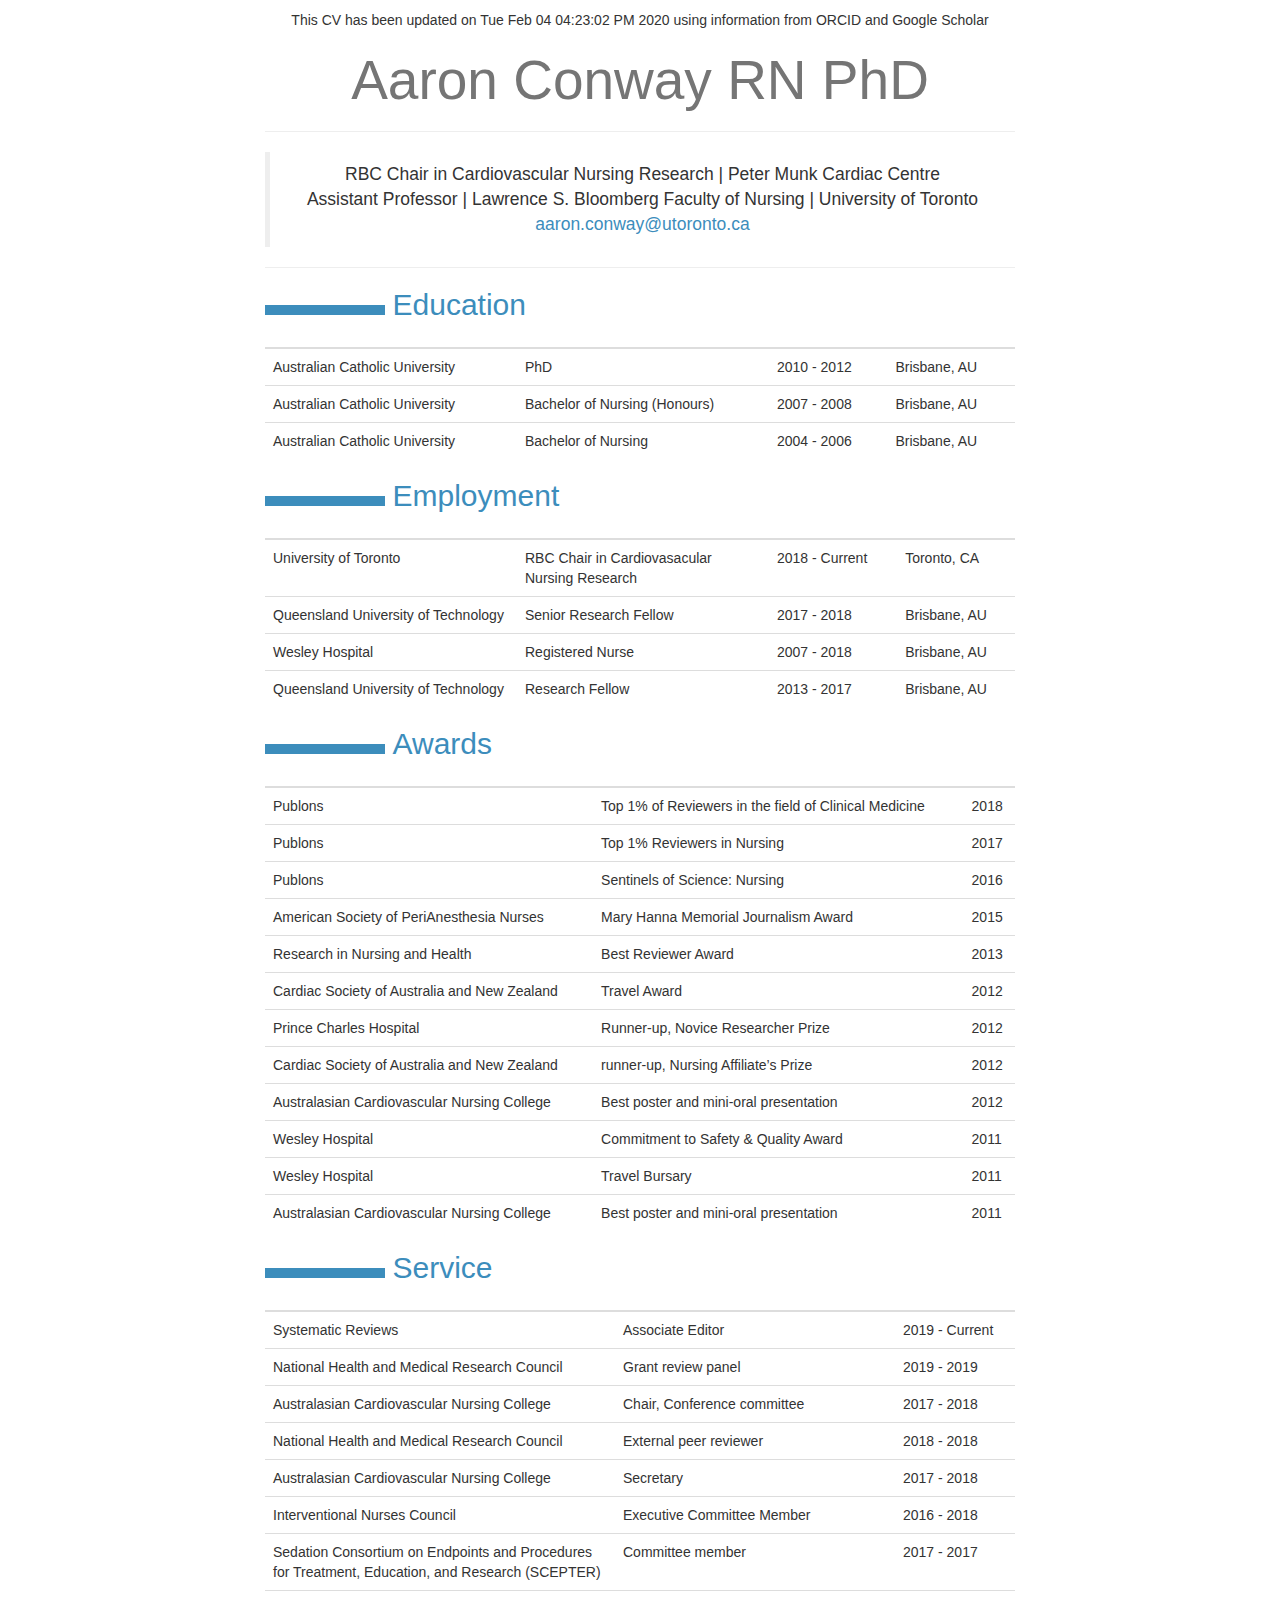
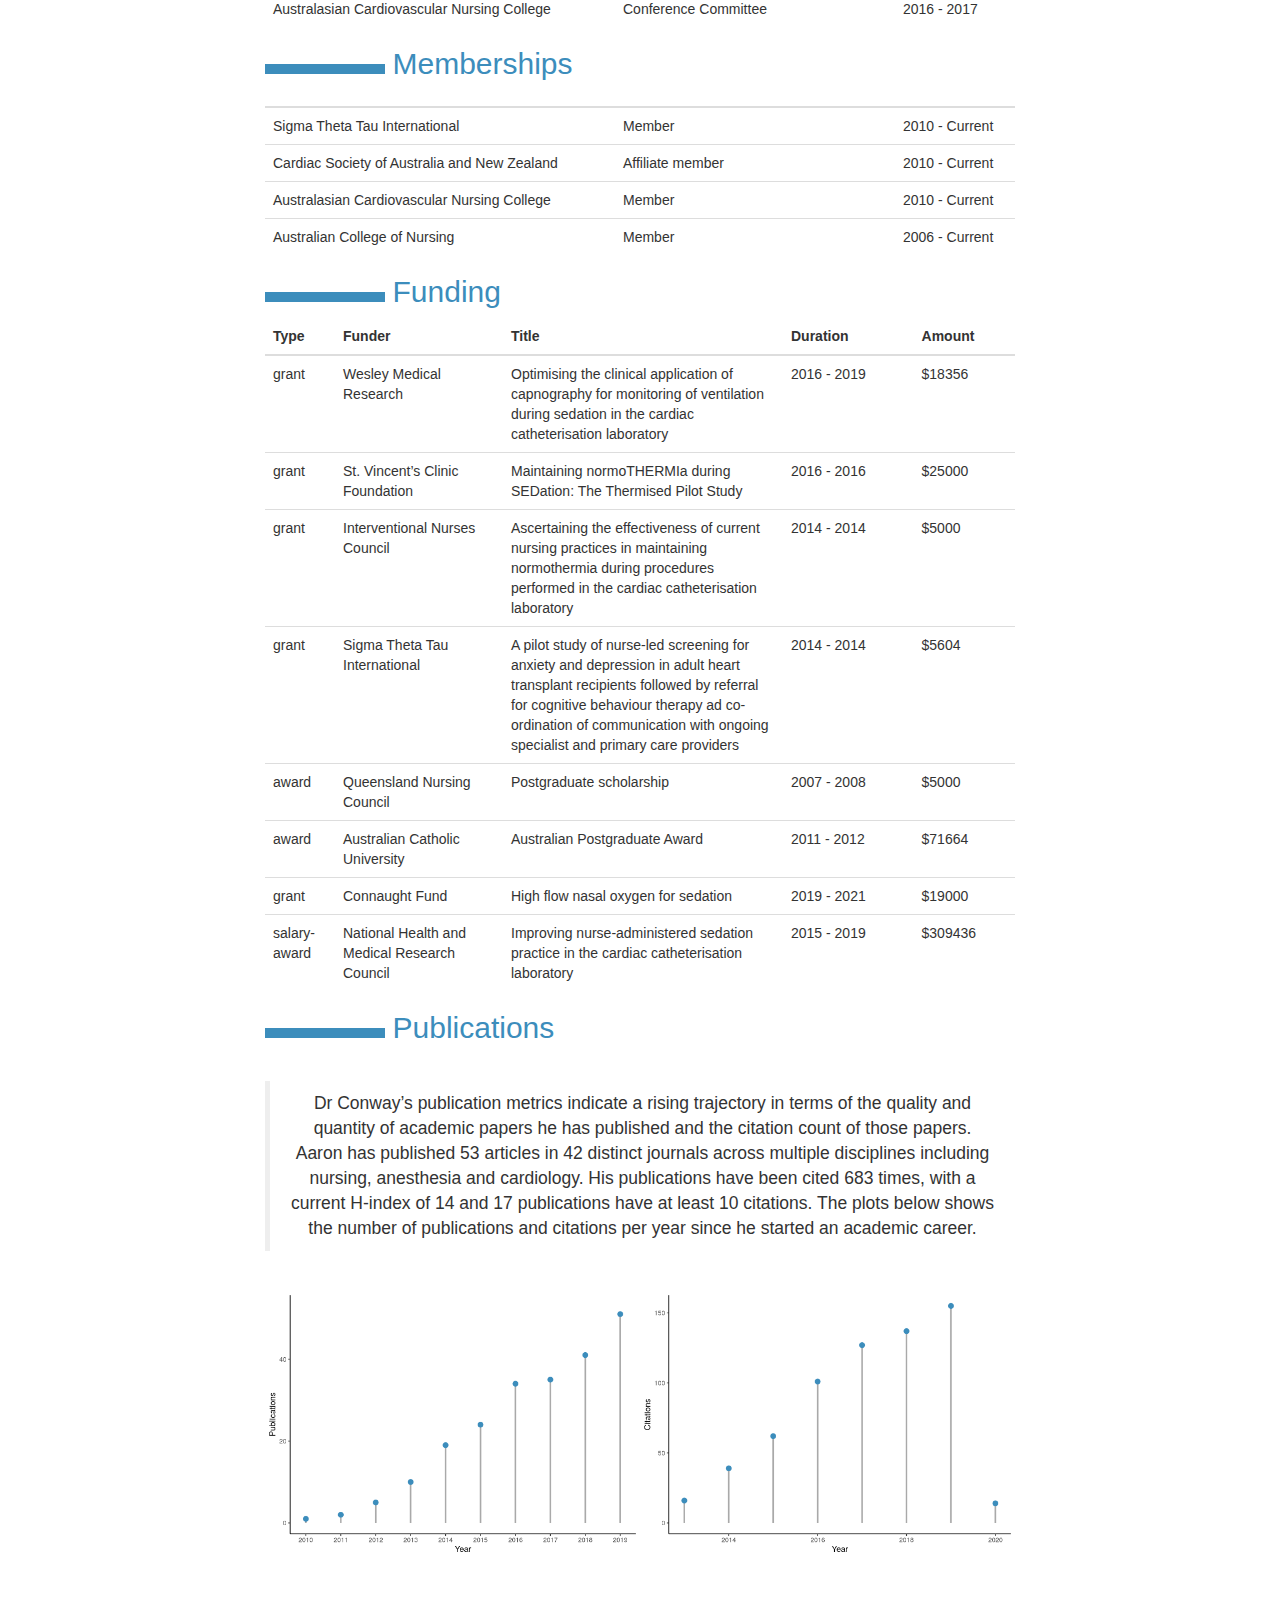
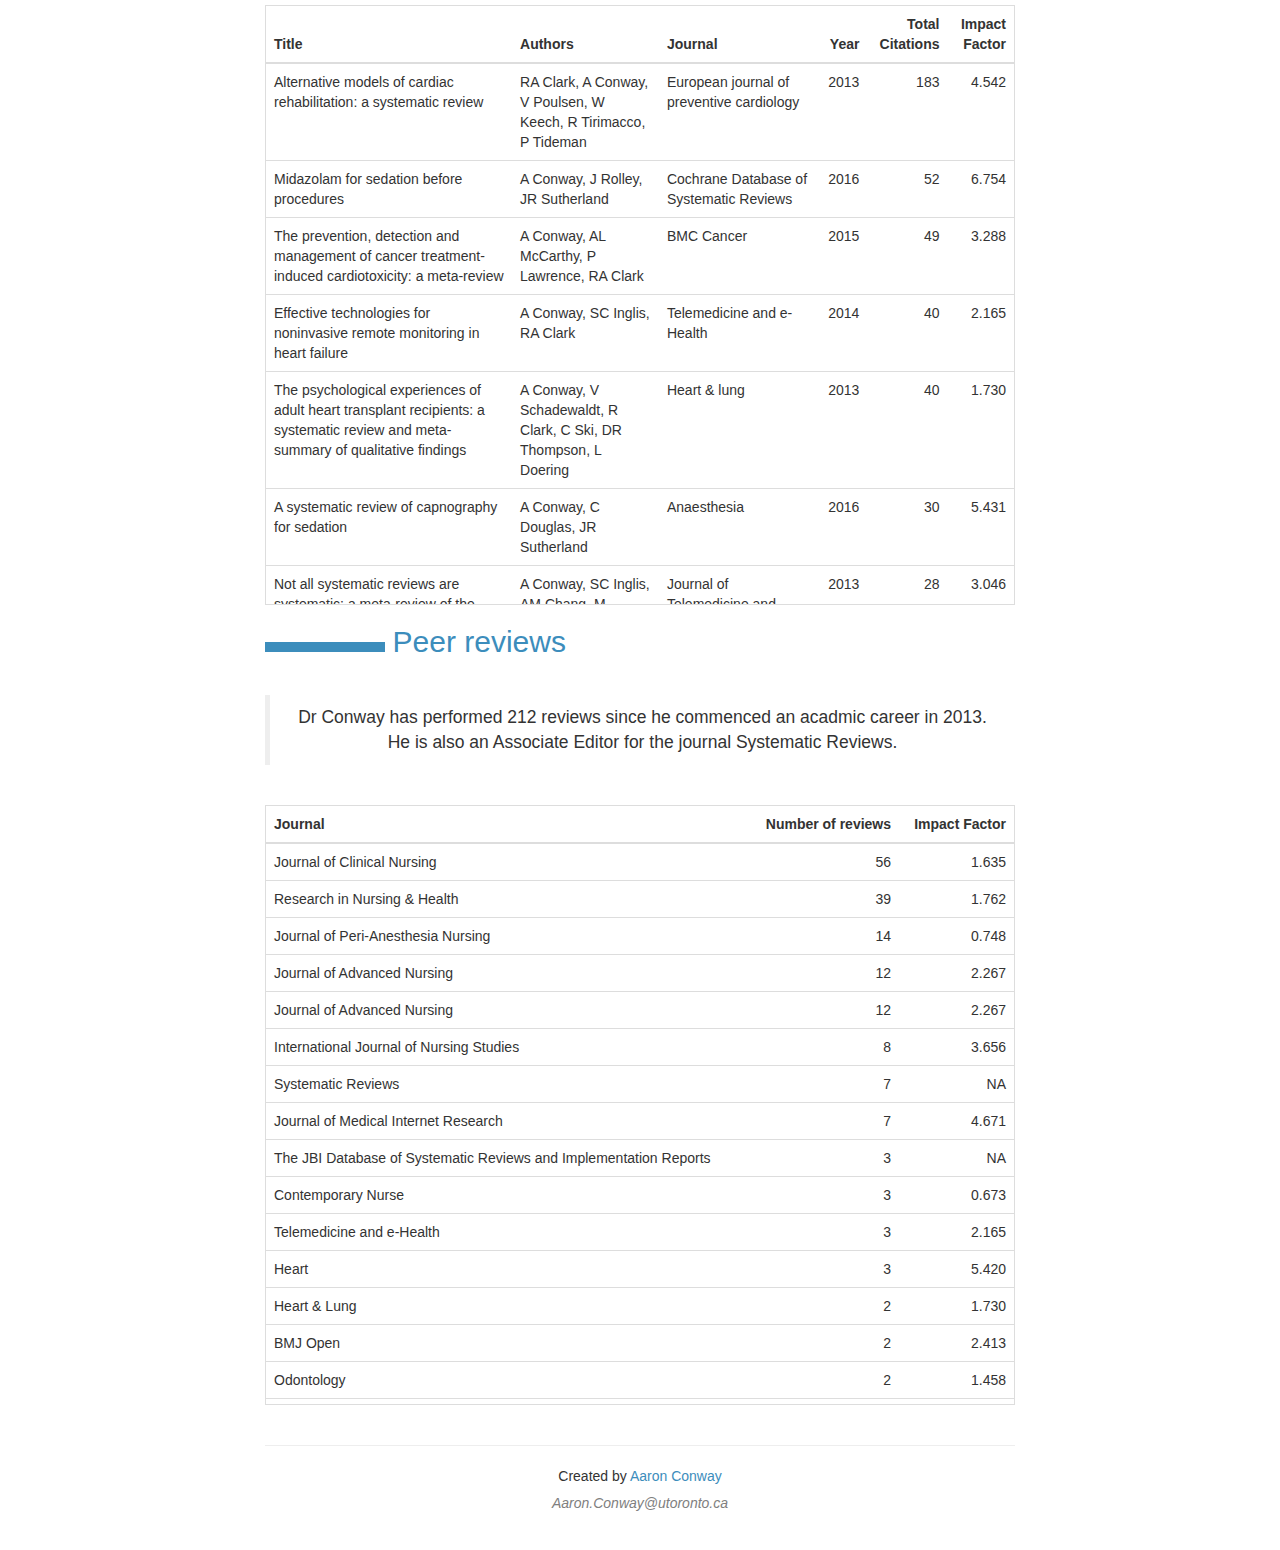
==== index.html @ 01f65862 "Deploying to master from  - 6fc88194b9add440c843af290089af94a76416ea 🚀" ====
<!DOCTYPE html>

<html>

<head>

<meta charset="utf-8" />
<meta name="generator" content="pandoc" />
<meta http-equiv="X-UA-Compatible" content="IE=EDGE" />




<title>index.utf8</title>

<script>/*! jQuery v1.11.3 | (c) 2005, 2015 jQuery Foundation, Inc. | jquery.org/license */
!function(a,b){"object"==typeof module&&"object"==typeof module.exports?module.exports=a.document?b(a,!0):function(a){if(!a.document)throw new Error("jQuery requires a window with a document");return b(a)}:b(a)}("undefined"!=typeof window?window:this,function(a,b){var c=[],d=c.slice,e=c.concat,f=c.push,g=c.indexOf,h={},i=h.toString,j=h.hasOwnProperty,k={},l="1.11.3",m=function(a,b){return new m.fn.init(a,b)},n=/^[\s\uFEFF\xA0]+|[\s\uFEFF\xA0]+$/g,o=/^-ms-/,p=/-([\da-z])/gi,q=function(a,b){return b.toUpperCase()};m.fn=m.prototype={jquery:l,constructor:m,selector:"",length:0,toArray:function(){return d.call(this)},get:function(a){return null!=a?0>a?this[a+this.length]:this[a]:d.call(this)},pushStack:function(a){var b=m.merge(this.constructor(),a);return b.prevObject=this,b.context=this.context,b},each:function(a,b){return m.each(this,a,b)},map:function(a){return this.pushStack(m.map(this,function(b,c){return a.call(b,c,b)}))},slice:function(){return this.pushStack(d.apply(this,arguments))},first:function(){return this.eq(0)},last:function(){return this.eq(-1)},eq:function(a){var b=this.length,c=+a+(0>a?b:0);return this.pushStack(c>=0&&b>c?[this[c]]:[])},end:function(){return this.prevObject||this.constructor(null)},push:f,sort:c.sort,splice:c.splice},m.extend=m.fn.extend=function(){var a,b,c,d,e,f,g=arguments[0]||{},h=1,i=arguments.length,j=!1;for("boolean"==typeof g&&(j=g,g=arguments[h]||{},h++),"object"==typeof g||m.isFunction(g)||(g={}),h===i&&(g=this,h--);i>h;h++)if(null!=(e=arguments[h]))for(d in e)a=g[d],c=e[d],g!==c&&(j&&c&&(m.isPlainObject(c)||(b=m.isArray(c)))?(b?(b=!1,f=a&&m.isArray(a)?a:[]):f=a&&m.isPlainObject(a)?a:{},g[d]=m.extend(j,f,c)):void 0!==c&&(g[d]=c));return g},m.extend({expando:"jQuery"+(l+Math.random()).replace(/\D/g,""),isReady:!0,error:function(a){throw new Error(a)},noop:function(){},isFunction:function(a){return"function"===m.type(a)},isArray:Array.isArray||function(a){return"array"===m.type(a)},isWindow:function(a){return null!=a&&a==a.window},isNumeric:function(a){return!m.isArray(a)&&a-parseFloat(a)+1>=0},isEmptyObject:function(a){var b;for(b in a)return!1;return!0},isPlainObject:function(a){var b;if(!a||"object"!==m.type(a)||a.nodeType||m.isWindow(a))return!1;try{if(a.constructor&&!j.call(a,"constructor")&&!j.call(a.constructor.prototype,"isPrototypeOf"))return!1}catch(c){return!1}if(k.ownLast)for(b in a)return j.call(a,b);for(b in a);return void 0===b||j.call(a,b)},type:function(a){return null==a?a+"":"object"==typeof a||"function"==typeof a?h[i.call(a)]||"object":typeof a},globalEval:function(b){b&&m.trim(b)&&(a.execScript||function(b){a.eval.call(a,b)})(b)},camelCase:function(a){return a.replace(o,"ms-").replace(p,q)},nodeName:function(a,b){return a.nodeName&&a.nodeName.toLowerCase()===b.toLowerCase()},each:function(a,b,c){var d,e=0,f=a.length,g=r(a);if(c){if(g){for(;f>e;e++)if(d=b.apply(a[e],c),d===!1)break}else for(e in a)if(d=b.apply(a[e],c),d===!1)break}else if(g){for(;f>e;e++)if(d=b.call(a[e],e,a[e]),d===!1)break}else for(e in a)if(d=b.call(a[e],e,a[e]),d===!1)break;return a},trim:function(a){return null==a?"":(a+"").replace(n,"")},makeArray:function(a,b){var c=b||[];return null!=a&&(r(Object(a))?m.merge(c,"string"==typeof a?[a]:a):f.call(c,a)),c},inArray:function(a,b,c){var d;if(b){if(g)return g.call(b,a,c);for(d=b.length,c=c?0>c?Math.max(0,d+c):c:0;d>c;c++)if(c in b&&b[c]===a)return c}return-1},merge:function(a,b){var c=+b.length,d=0,e=a.length;while(c>d)a[e++]=b[d++];if(c!==c)while(void 0!==b[d])a[e++]=b[d++];return a.length=e,a},grep:function(a,b,c){for(var d,e=[],f=0,g=a.length,h=!c;g>f;f++)d=!b(a[f],f),d!==h&&e.push(a[f]);return e},map:function(a,b,c){var d,f=0,g=a.length,h=r(a),i=[];if(h)for(;g>f;f++)d=b(a[f],f,c),null!=d&&i.push(d);else for(f in a)d=b(a[f],f,c),null!=d&&i.push(d);return e.apply([],i)},guid:1,proxy:function(a,b){var c,e,f;return"string"==typeof b&&(f=a[b],b=a,a=f),m.isFunction(a)?(c=d.call(arguments,2),e=function(){return a.apply(b||this,c.concat(d.call(arguments)))},e.guid=a.guid=a.guid||m.guid++,e):void 0},now:function(){return+new Date},support:k}),m.each("Boolean Number String Function Array Date RegExp Object Error".split(" "),function(a,b){h["[object "+b+"]"]=b.toLowerCase()});function r(a){var b="length"in a&&a.length,c=m.type(a);return"function"===c||m.isWindow(a)?!1:1===a.nodeType&&b?!0:"array"===c||0===b||"number"==typeof b&&b>0&&b-1 in a}var s=function(a){var b,c,d,e,f,g,h,i,j,k,l,m,n,o,p,q,r,s,t,u="sizzle"+1*new Date,v=a.document,w=0,x=0,y=ha(),z=ha(),A=ha(),B=function(a,b){return a===b&&(l=!0),0},C=1<<31,D={}.hasOwnProperty,E=[],F=E.pop,G=E.push,H=E.push,I=E.slice,J=function(a,b){for(var c=0,d=a.length;d>c;c++)if(a[c]===b)return c;return-1},K="checked|selected|async|autofocus|autoplay|controls|defer|disabled|hidden|ismap|loop|multiple|open|readonly|required|scoped",L="[\\x20\\t\\r\\n\\f]",M="(?:\\\\.|[\\w-]|[^\\x00-\\xa0])+",N=M.replace("w","w#"),O="\\["+L+"*("+M+")(?:"+L+"*([*^$|!~]?=)"+L+"*(?:'((?:\\\\.|[^\\\\'])*)'|\"((?:\\\\.|[^\\\\\"])*)\"|("+N+"))|)"+L+"*\\]",P=":("+M+")(?:\\((('((?:\\\\.|[^\\\\'])*)'|\"((?:\\\\.|[^\\\\\"])*)\")|((?:\\\\.|[^\\\\()[\\]]|"+O+")*)|.*)\\)|)",Q=new RegExp(L+"+","g"),R=new RegExp("^"+L+"+|((?:^|[^\\\\])(?:\\\\.)*)"+L+"+$","g"),S=new RegExp("^"+L+"*,"+L+"*"),T=new RegExp("^"+L+"*([>+~]|"+L+")"+L+"*"),U=new RegExp("="+L+"*([^\\]'\"]*?)"+L+"*\\]","g"),V=new RegExp(P),W=new RegExp("^"+N+"$"),X={ID:new RegExp("^#("+M+")"),CLASS:new RegExp("^\\.("+M+")"),TAG:new RegExp("^("+M.replace("w","w*")+")"),ATTR:new RegExp("^"+O),PSEUDO:new RegExp("^"+P),CHILD:new RegExp("^:(only|first|last|nth|nth-last)-(child|of-type)(?:\\("+L+"*(even|odd|(([+-]|)(\\d*)n|)"+L+"*(?:([+-]|)"+L+"*(\\d+)|))"+L+"*\\)|)","i"),bool:new RegExp("^(?:"+K+")$","i"),needsContext:new RegExp("^"+L+"*[>+~]|:(even|odd|eq|gt|lt|nth|first|last)(?:\\("+L+"*((?:-\\d)?\\d*)"+L+"*\\)|)(?=[^-]|$)","i")},Y=/^(?:input|select|textarea|button)$/i,Z=/^h\d$/i,$=/^[^{]+\{\s*\[native \w/,_=/^(?:#([\w-]+)|(\w+)|\.([\w-]+))$/,aa=/[+~]/,ba=/'|\\/g,ca=new RegExp("\\\\([\\da-f]{1,6}"+L+"?|("+L+")|.)","ig"),da=function(a,b,c){var d="0x"+b-65536;return d!==d||c?b:0>d?String.fromCharCode(d+65536):String.fromCharCode(d>>10|55296,1023&d|56320)},ea=function(){m()};try{H.apply(E=I.call(v.childNodes),v.childNodes),E[v.childNodes.length].nodeType}catch(fa){H={apply:E.length?function(a,b){G.apply(a,I.call(b))}:function(a,b){var c=a.length,d=0;while(a[c++]=b[d++]);a.length=c-1}}}function ga(a,b,d,e){var f,h,j,k,l,o,r,s,w,x;if((b?b.ownerDocument||b:v)!==n&&m(b),b=b||n,d=d||[],k=b.nodeType,"string"!=typeof a||!a||1!==k&&9!==k&&11!==k)return d;if(!e&&p){if(11!==k&&(f=_.exec(a)))if(j=f[1]){if(9===k){if(h=b.getElementById(j),!h||!h.parentNode)return d;if(h.id===j)return d.push(h),d}else if(b.ownerDocument&&(h=b.ownerDocument.getElementById(j))&&t(b,h)&&h.id===j)return d.push(h),d}else{if(f[2])return H.apply(d,b.getElementsByTagName(a)),d;if((j=f[3])&&c.getElementsByClassName)return H.apply(d,b.getElementsByClassName(j)),d}if(c.qsa&&(!q||!q.test(a))){if(s=r=u,w=b,x=1!==k&&a,1===k&&"object"!==b.nodeName.toLowerCase()){o=g(a),(r=b.getAttribute("id"))?s=r.replace(ba,"\\$&"):b.setAttribute("id",s),s="[id='"+s+"'] ",l=o.length;while(l--)o[l]=s+ra(o[l]);w=aa.test(a)&&pa(b.parentNode)||b,x=o.join(",")}if(x)try{return H.apply(d,w.querySelectorAll(x)),d}catch(y){}finally{r||b.removeAttribute("id")}}}return i(a.replace(R,"$1"),b,d,e)}function ha(){var a=[];function b(c,e){return a.push(c+" ")>d.cacheLength&&delete b[a.shift()],b[c+" "]=e}return b}function ia(a){return a[u]=!0,a}function ja(a){var b=n.createElement("div");try{return!!a(b)}catch(c){return!1}finally{b.parentNode&&b.parentNode.removeChild(b),b=null}}function ka(a,b){var c=a.split("|"),e=a.length;while(e--)d.attrHandle[c[e]]=b}function la(a,b){var c=b&&a,d=c&&1===a.nodeType&&1===b.nodeType&&(~b.sourceIndex||C)-(~a.sourceIndex||C);if(d)return d;if(c)while(c=c.nextSibling)if(c===b)return-1;return a?1:-1}function ma(a){return function(b){var c=b.nodeName.toLowerCase();return"input"===c&&b.type===a}}function na(a){return function(b){var c=b.nodeName.toLowerCase();return("input"===c||"button"===c)&&b.type===a}}function oa(a){return ia(function(b){return b=+b,ia(function(c,d){var e,f=a([],c.length,b),g=f.length;while(g--)c[e=f[g]]&&(c[e]=!(d[e]=c[e]))})})}function pa(a){return a&&"undefined"!=typeof a.getElementsByTagName&&a}c=ga.support={},f=ga.isXML=function(a){var b=a&&(a.ownerDocument||a).documentElement;return b?"HTML"!==b.nodeName:!1},m=ga.setDocument=function(a){var b,e,g=a?a.ownerDocument||a:v;return g!==n&&9===g.nodeType&&g.documentElement?(n=g,o=g.documentElement,e=g.defaultView,e&&e!==e.top&&(e.addEventListener?e.addEventListener("unload",ea,!1):e.attachEvent&&e.attachEvent("onunload",ea)),p=!f(g),c.attributes=ja(function(a){return a.className="i",!a.getAttribute("className")}),c.getElementsByTagName=ja(function(a){return a.appendChild(g.createComment("")),!a.getElementsByTagName("*").length}),c.getElementsByClassName=$.test(g.getElementsByClassName),c.getById=ja(function(a){return o.appendChild(a).id=u,!g.getElementsByName||!g.getElementsByName(u).length}),c.getById?(d.find.ID=function(a,b){if("undefined"!=typeof b.getElementById&&p){var c=b.getElementById(a);return c&&c.parentNode?[c]:[]}},d.filter.ID=function(a){var b=a.replace(ca,da);return function(a){return a.getAttribute("id")===b}}):(delete d.find.ID,d.filter.ID=function(a){var b=a.replace(ca,da);return function(a){var c="undefined"!=typeof a.getAttributeNode&&a.getAttributeNode("id");return c&&c.value===b}}),d.find.TAG=c.getElementsByTagName?function(a,b){return"undefined"!=typeof b.getElementsByTagName?b.getElementsByTagName(a):c.qsa?b.querySelectorAll(a):void 0}:function(a,b){var c,d=[],e=0,f=b.getElementsByTagName(a);if("*"===a){while(c=f[e++])1===c.nodeType&&d.push(c);return d}return f},d.find.CLASS=c.getElementsByClassName&&function(a,b){return p?b.getElementsByClassName(a):void 0},r=[],q=[],(c.qsa=$.test(g.querySelectorAll))&&(ja(function(a){o.appendChild(a).innerHTML="<a id='"+u+"'></a><select id='"+u+"-\f]' msallowcapture=''><option selected=''></option></select>",a.querySelectorAll("[msallowcapture^='']").length&&q.push("[*^$]="+L+"*(?:''|\"\")"),a.querySelectorAll("[selected]").length||q.push("\\["+L+"*(?:value|"+K+")"),a.querySelectorAll("[id~="+u+"-]").length||q.push("~="),a.querySelectorAll(":checked").length||q.push(":checked"),a.querySelectorAll("a#"+u+"+*").length||q.push(".#.+[+~]")}),ja(function(a){var b=g.createElement("input");b.setAttribute("type","hidden"),a.appendChild(b).setAttribute("name","D"),a.querySelectorAll("[name=d]").length&&q.push("name"+L+"*[*^$|!~]?="),a.querySelectorAll(":enabled").length||q.push(":enabled",":disabled"),a.querySelectorAll("*,:x"),q.push(",.*:")})),(c.matchesSelector=$.test(s=o.matches||o.webkitMatchesSelector||o.mozMatchesSelector||o.oMatchesSelector||o.msMatchesSelector))&&ja(function(a){c.disconnectedMatch=s.call(a,"div"),s.call(a,"[s!='']:x"),r.push("!=",P)}),q=q.length&&new RegExp(q.join("|")),r=r.length&&new RegExp(r.join("|")),b=$.test(o.compareDocumentPosition),t=b||$.test(o.contains)?function(a,b){var c=9===a.nodeType?a.documentElement:a,d=b&&b.parentNode;return a===d||!(!d||1!==d.nodeType||!(c.contains?c.contains(d):a.compareDocumentPosition&&16&a.compareDocumentPosition(d)))}:function(a,b){if(b)while(b=b.parentNode)if(b===a)return!0;return!1},B=b?function(a,b){if(a===b)return l=!0,0;var d=!a.compareDocumentPosition-!b.compareDocumentPosition;return d?d:(d=(a.ownerDocument||a)===(b.ownerDocument||b)?a.compareDocumentPosition(b):1,1&d||!c.sortDetached&&b.compareDocumentPosition(a)===d?a===g||a.ownerDocument===v&&t(v,a)?-1:b===g||b.ownerDocument===v&&t(v,b)?1:k?J(k,a)-J(k,b):0:4&d?-1:1)}:function(a,b){if(a===b)return l=!0,0;var c,d=0,e=a.parentNode,f=b.parentNode,h=[a],i=[b];if(!e||!f)return a===g?-1:b===g?1:e?-1:f?1:k?J(k,a)-J(k,b):0;if(e===f)return la(a,b);c=a;while(c=c.parentNode)h.unshift(c);c=b;while(c=c.parentNode)i.unshift(c);while(h[d]===i[d])d++;return d?la(h[d],i[d]):h[d]===v?-1:i[d]===v?1:0},g):n},ga.matches=function(a,b){return ga(a,null,null,b)},ga.matchesSelector=function(a,b){if((a.ownerDocument||a)!==n&&m(a),b=b.replace(U,"='$1']"),!(!c.matchesSelector||!p||r&&r.test(b)||q&&q.test(b)))try{var d=s.call(a,b);if(d||c.disconnectedMatch||a.document&&11!==a.document.nodeType)return d}catch(e){}return ga(b,n,null,[a]).length>0},ga.contains=function(a,b){return(a.ownerDocument||a)!==n&&m(a),t(a,b)},ga.attr=function(a,b){(a.ownerDocument||a)!==n&&m(a);var e=d.attrHandle[b.toLowerCase()],f=e&&D.call(d.attrHandle,b.toLowerCase())?e(a,b,!p):void 0;return void 0!==f?f:c.attributes||!p?a.getAttribute(b):(f=a.getAttributeNode(b))&&f.specified?f.value:null},ga.error=function(a){throw new Error("Syntax error, unrecognized expression: "+a)},ga.uniqueSort=function(a){var b,d=[],e=0,f=0;if(l=!c.detectDuplicates,k=!c.sortStable&&a.slice(0),a.sort(B),l){while(b=a[f++])b===a[f]&&(e=d.push(f));while(e--)a.splice(d[e],1)}return k=null,a},e=ga.getText=function(a){var b,c="",d=0,f=a.nodeType;if(f){if(1===f||9===f||11===f){if("string"==typeof a.textContent)return a.textContent;for(a=a.firstChild;a;a=a.nextSibling)c+=e(a)}else if(3===f||4===f)return a.nodeValue}else while(b=a[d++])c+=e(b);return c},d=ga.selectors={cacheLength:50,createPseudo:ia,match:X,attrHandle:{},find:{},relative:{">":{dir:"parentNode",first:!0}," ":{dir:"parentNode"},"+":{dir:"previousSibling",first:!0},"~":{dir:"previousSibling"}},preFilter:{ATTR:function(a){return a[1]=a[1].replace(ca,da),a[3]=(a[3]||a[4]||a[5]||"").replace(ca,da),"~="===a[2]&&(a[3]=" "+a[3]+" "),a.slice(0,4)},CHILD:function(a){return a[1]=a[1].toLowerCase(),"nth"===a[1].slice(0,3)?(a[3]||ga.error(a[0]),a[4]=+(a[4]?a[5]+(a[6]||1):2*("even"===a[3]||"odd"===a[3])),a[5]=+(a[7]+a[8]||"odd"===a[3])):a[3]&&ga.error(a[0]),a},PSEUDO:function(a){var b,c=!a[6]&&a[2];return X.CHILD.test(a[0])?null:(a[3]?a[2]=a[4]||a[5]||"":c&&V.test(c)&&(b=g(c,!0))&&(b=c.indexOf(")",c.length-b)-c.length)&&(a[0]=a[0].slice(0,b),a[2]=c.slice(0,b)),a.slice(0,3))}},filter:{TAG:function(a){var b=a.replace(ca,da).toLowerCase();return"*"===a?function(){return!0}:function(a){return a.nodeName&&a.nodeName.toLowerCase()===b}},CLASS:function(a){var b=y[a+" "];return b||(b=new RegExp("(^|"+L+")"+a+"("+L+"|$)"))&&y(a,function(a){return b.test("string"==typeof a.className&&a.className||"undefined"!=typeof a.getAttribute&&a.getAttribute("class")||"")})},ATTR:function(a,b,c){return function(d){var e=ga.attr(d,a);return null==e?"!="===b:b?(e+="","="===b?e===c:"!="===b?e!==c:"^="===b?c&&0===e.indexOf(c):"*="===b?c&&e.indexOf(c)>-1:"$="===b?c&&e.slice(-c.length)===c:"~="===b?(" "+e.replace(Q," ")+" ").indexOf(c)>-1:"|="===b?e===c||e.slice(0,c.length+1)===c+"-":!1):!0}},CHILD:function(a,b,c,d,e){var f="nth"!==a.slice(0,3),g="last"!==a.slice(-4),h="of-type"===b;return 1===d&&0===e?function(a){return!!a.parentNode}:function(b,c,i){var j,k,l,m,n,o,p=f!==g?"nextSibling":"previousSibling",q=b.parentNode,r=h&&b.nodeName.toLowerCase(),s=!i&&!h;if(q){if(f){while(p){l=b;while(l=l[p])if(h?l.nodeName.toLowerCase()===r:1===l.nodeType)return!1;o=p="only"===a&&!o&&"nextSibling"}return!0}if(o=[g?q.firstChild:q.lastChild],g&&s){k=q[u]||(q[u]={}),j=k[a]||[],n=j[0]===w&&j[1],m=j[0]===w&&j[2],l=n&&q.childNodes[n];while(l=++n&&l&&l[p]||(m=n=0)||o.pop())if(1===l.nodeType&&++m&&l===b){k[a]=[w,n,m];break}}else if(s&&(j=(b[u]||(b[u]={}))[a])&&j[0]===w)m=j[1];else while(l=++n&&l&&l[p]||(m=n=0)||o.pop())if((h?l.nodeName.toLowerCase()===r:1===l.nodeType)&&++m&&(s&&((l[u]||(l[u]={}))[a]=[w,m]),l===b))break;return m-=e,m===d||m%d===0&&m/d>=0}}},PSEUDO:function(a,b){var c,e=d.pseudos[a]||d.setFilters[a.toLowerCase()]||ga.error("unsupported pseudo: "+a);return e[u]?e(b):e.length>1?(c=[a,a,"",b],d.setFilters.hasOwnProperty(a.toLowerCase())?ia(function(a,c){var d,f=e(a,b),g=f.length;while(g--)d=J(a,f[g]),a[d]=!(c[d]=f[g])}):function(a){return e(a,0,c)}):e}},pseudos:{not:ia(function(a){var b=[],c=[],d=h(a.replace(R,"$1"));return d[u]?ia(function(a,b,c,e){var f,g=d(a,null,e,[]),h=a.length;while(h--)(f=g[h])&&(a[h]=!(b[h]=f))}):function(a,e,f){return b[0]=a,d(b,null,f,c),b[0]=null,!c.pop()}}),has:ia(function(a){return function(b){return ga(a,b).length>0}}),contains:ia(function(a){return a=a.replace(ca,da),function(b){return(b.textContent||b.innerText||e(b)).indexOf(a)>-1}}),lang:ia(function(a){return W.test(a||"")||ga.error("unsupported lang: "+a),a=a.replace(ca,da).toLowerCase(),function(b){var c;do if(c=p?b.lang:b.getAttribute("xml:lang")||b.getAttribute("lang"))return c=c.toLowerCase(),c===a||0===c.indexOf(a+"-");while((b=b.parentNode)&&1===b.nodeType);return!1}}),target:function(b){var c=a.location&&a.location.hash;return c&&c.slice(1)===b.id},root:function(a){return a===o},focus:function(a){return a===n.activeElement&&(!n.hasFocus||n.hasFocus())&&!!(a.type||a.href||~a.tabIndex)},enabled:function(a){return a.disabled===!1},disabled:function(a){return a.disabled===!0},checked:function(a){var b=a.nodeName.toLowerCase();return"input"===b&&!!a.checked||"option"===b&&!!a.selected},selected:function(a){return a.parentNode&&a.parentNode.selectedIndex,a.selected===!0},empty:function(a){for(a=a.firstChild;a;a=a.nextSibling)if(a.nodeType<6)return!1;return!0},parent:function(a){return!d.pseudos.empty(a)},header:function(a){return Z.test(a.nodeName)},input:function(a){return Y.test(a.nodeName)},button:function(a){var b=a.nodeName.toLowerCase();return"input"===b&&"button"===a.type||"button"===b},text:function(a){var b;return"input"===a.nodeName.toLowerCase()&&"text"===a.type&&(null==(b=a.getAttribute("type"))||"text"===b.toLowerCase())},first:oa(function(){return[0]}),last:oa(function(a,b){return[b-1]}),eq:oa(function(a,b,c){return[0>c?c+b:c]}),even:oa(function(a,b){for(var c=0;b>c;c+=2)a.push(c);return a}),odd:oa(function(a,b){for(var c=1;b>c;c+=2)a.push(c);return a}),lt:oa(function(a,b,c){for(var d=0>c?c+b:c;--d>=0;)a.push(d);return a}),gt:oa(function(a,b,c){for(var d=0>c?c+b:c;++d<b;)a.push(d);return a})}},d.pseudos.nth=d.pseudos.eq;for(b in{radio:!0,checkbox:!0,file:!0,password:!0,image:!0})d.pseudos[b]=ma(b);for(b in{submit:!0,reset:!0})d.pseudos[b]=na(b);function qa(){}qa.prototype=d.filters=d.pseudos,d.setFilters=new qa,g=ga.tokenize=function(a,b){var c,e,f,g,h,i,j,k=z[a+" "];if(k)return b?0:k.slice(0);h=a,i=[],j=d.preFilter;while(h){(!c||(e=S.exec(h)))&&(e&&(h=h.slice(e[0].length)||h),i.push(f=[])),c=!1,(e=T.exec(h))&&(c=e.shift(),f.push({value:c,type:e[0].replace(R," ")}),h=h.slice(c.length));for(g in d.filter)!(e=X[g].exec(h))||j[g]&&!(e=j[g](e))||(c=e.shift(),f.push({value:c,type:g,matches:e}),h=h.slice(c.length));if(!c)break}return b?h.length:h?ga.error(a):z(a,i).slice(0)};function ra(a){for(var b=0,c=a.length,d="";c>b;b++)d+=a[b].value;return d}function sa(a,b,c){var d=b.dir,e=c&&"parentNode"===d,f=x++;return b.first?function(b,c,f){while(b=b[d])if(1===b.nodeType||e)return a(b,c,f)}:function(b,c,g){var h,i,j=[w,f];if(g){while(b=b[d])if((1===b.nodeType||e)&&a(b,c,g))return!0}else while(b=b[d])if(1===b.nodeType||e){if(i=b[u]||(b[u]={}),(h=i[d])&&h[0]===w&&h[1]===f)return j[2]=h[2];if(i[d]=j,j[2]=a(b,c,g))return!0}}}function ta(a){return a.length>1?function(b,c,d){var e=a.length;while(e--)if(!a[e](b,c,d))return!1;return!0}:a[0]}function ua(a,b,c){for(var d=0,e=b.length;e>d;d++)ga(a,b[d],c);return c}function va(a,b,c,d,e){for(var f,g=[],h=0,i=a.length,j=null!=b;i>h;h++)(f=a[h])&&(!c||c(f,d,e))&&(g.push(f),j&&b.push(h));return g}function wa(a,b,c,d,e,f){return d&&!d[u]&&(d=wa(d)),e&&!e[u]&&(e=wa(e,f)),ia(function(f,g,h,i){var j,k,l,m=[],n=[],o=g.length,p=f||ua(b||"*",h.nodeType?[h]:h,[]),q=!a||!f&&b?p:va(p,m,a,h,i),r=c?e||(f?a:o||d)?[]:g:q;if(c&&c(q,r,h,i),d){j=va(r,n),d(j,[],h,i),k=j.length;while(k--)(l=j[k])&&(r[n[k]]=!(q[n[k]]=l))}if(f){if(e||a){if(e){j=[],k=r.length;while(k--)(l=r[k])&&j.push(q[k]=l);e(null,r=[],j,i)}k=r.length;while(k--)(l=r[k])&&(j=e?J(f,l):m[k])>-1&&(f[j]=!(g[j]=l))}}else r=va(r===g?r.splice(o,r.length):r),e?e(null,g,r,i):H.apply(g,r)})}function xa(a){for(var b,c,e,f=a.length,g=d.relative[a[0].type],h=g||d.relative[" "],i=g?1:0,k=sa(function(a){return a===b},h,!0),l=sa(function(a){return J(b,a)>-1},h,!0),m=[function(a,c,d){var e=!g&&(d||c!==j)||((b=c).nodeType?k(a,c,d):l(a,c,d));return b=null,e}];f>i;i++)if(c=d.relative[a[i].type])m=[sa(ta(m),c)];else{if(c=d.filter[a[i].type].apply(null,a[i].matches),c[u]){for(e=++i;f>e;e++)if(d.relative[a[e].type])break;return wa(i>1&&ta(m),i>1&&ra(a.slice(0,i-1).concat({value:" "===a[i-2].type?"*":""})).replace(R,"$1"),c,e>i&&xa(a.slice(i,e)),f>e&&xa(a=a.slice(e)),f>e&&ra(a))}m.push(c)}return ta(m)}function ya(a,b){var c=b.length>0,e=a.length>0,f=function(f,g,h,i,k){var l,m,o,p=0,q="0",r=f&&[],s=[],t=j,u=f||e&&d.find.TAG("*",k),v=w+=null==t?1:Math.random()||.1,x=u.length;for(k&&(j=g!==n&&g);q!==x&&null!=(l=u[q]);q++){if(e&&l){m=0;while(o=a[m++])if(o(l,g,h)){i.push(l);break}k&&(w=v)}c&&((l=!o&&l)&&p--,f&&r.push(l))}if(p+=q,c&&q!==p){m=0;while(o=b[m++])o(r,s,g,h);if(f){if(p>0)while(q--)r[q]||s[q]||(s[q]=F.call(i));s=va(s)}H.apply(i,s),k&&!f&&s.length>0&&p+b.length>1&&ga.uniqueSort(i)}return k&&(w=v,j=t),r};return c?ia(f):f}return h=ga.compile=function(a,b){var c,d=[],e=[],f=A[a+" "];if(!f){b||(b=g(a)),c=b.length;while(c--)f=xa(b[c]),f[u]?d.push(f):e.push(f);f=A(a,ya(e,d)),f.selector=a}return f},i=ga.select=function(a,b,e,f){var i,j,k,l,m,n="function"==typeof a&&a,o=!f&&g(a=n.selector||a);if(e=e||[],1===o.length){if(j=o[0]=o[0].slice(0),j.length>2&&"ID"===(k=j[0]).type&&c.getById&&9===b.nodeType&&p&&d.relative[j[1].type]){if(b=(d.find.ID(k.matches[0].replace(ca,da),b)||[])[0],!b)return e;n&&(b=b.parentNode),a=a.slice(j.shift().value.length)}i=X.needsContext.test(a)?0:j.length;while(i--){if(k=j[i],d.relative[l=k.type])break;if((m=d.find[l])&&(f=m(k.matches[0].replace(ca,da),aa.test(j[0].type)&&pa(b.parentNode)||b))){if(j.splice(i,1),a=f.length&&ra(j),!a)return H.apply(e,f),e;break}}}return(n||h(a,o))(f,b,!p,e,aa.test(a)&&pa(b.parentNode)||b),e},c.sortStable=u.split("").sort(B).join("")===u,c.detectDuplicates=!!l,m(),c.sortDetached=ja(function(a){return 1&a.compareDocumentPosition(n.createElement("div"))}),ja(function(a){return a.innerHTML="<a href='#'></a>","#"===a.firstChild.getAttribute("href")})||ka("type|href|height|width",function(a,b,c){return c?void 0:a.getAttribute(b,"type"===b.toLowerCase()?1:2)}),c.attributes&&ja(function(a){return a.innerHTML="<input/>",a.firstChild.setAttribute("value",""),""===a.firstChild.getAttribute("value")})||ka("value",function(a,b,c){return c||"input"!==a.nodeName.toLowerCase()?void 0:a.defaultValue}),ja(function(a){return null==a.getAttribute("disabled")})||ka(K,function(a,b,c){var d;return c?void 0:a[b]===!0?b.toLowerCase():(d=a.getAttributeNode(b))&&d.specified?d.value:null}),ga}(a);m.find=s,m.expr=s.selectors,m.expr[":"]=m.expr.pseudos,m.unique=s.uniqueSort,m.text=s.getText,m.isXMLDoc=s.isXML,m.contains=s.contains;var t=m.expr.match.needsContext,u=/^<(\w+)\s*\/?>(?:<\/\1>|)$/,v=/^.[^:#\[\.,]*$/;function w(a,b,c){if(m.isFunction(b))return m.grep(a,function(a,d){return!!b.call(a,d,a)!==c});if(b.nodeType)return m.grep(a,function(a){return a===b!==c});if("string"==typeof b){if(v.test(b))return m.filter(b,a,c);b=m.filter(b,a)}return m.grep(a,function(a){return m.inArray(a,b)>=0!==c})}m.filter=function(a,b,c){var d=b[0];return c&&(a=":not("+a+")"),1===b.length&&1===d.nodeType?m.find.matchesSelector(d,a)?[d]:[]:m.find.matches(a,m.grep(b,function(a){return 1===a.nodeType}))},m.fn.extend({find:function(a){var b,c=[],d=this,e=d.length;if("string"!=typeof a)return this.pushStack(m(a).filter(function(){for(b=0;e>b;b++)if(m.contains(d[b],this))return!0}));for(b=0;e>b;b++)m.find(a,d[b],c);return c=this.pushStack(e>1?m.unique(c):c),c.selector=this.selector?this.selector+" "+a:a,c},filter:function(a){return this.pushStack(w(this,a||[],!1))},not:function(a){return this.pushStack(w(this,a||[],!0))},is:function(a){return!!w(this,"string"==typeof a&&t.test(a)?m(a):a||[],!1).length}});var x,y=a.document,z=/^(?:\s*(<[\w\W]+>)[^>]*|#([\w-]*))$/,A=m.fn.init=function(a,b){var c,d;if(!a)return this;if("string"==typeof a){if(c="<"===a.charAt(0)&&">"===a.charAt(a.length-1)&&a.length>=3?[null,a,null]:z.exec(a),!c||!c[1]&&b)return!b||b.jquery?(b||x).find(a):this.constructor(b).find(a);if(c[1]){if(b=b instanceof m?b[0]:b,m.merge(this,m.parseHTML(c[1],b&&b.nodeType?b.ownerDocument||b:y,!0)),u.test(c[1])&&m.isPlainObject(b))for(c in b)m.isFunction(this[c])?this[c](b[c]):this.attr(c,b[c]);return this}if(d=y.getElementById(c[2]),d&&d.parentNode){if(d.id!==c[2])return x.find(a);this.length=1,this[0]=d}return this.context=y,this.selector=a,this}return a.nodeType?(this.context=this[0]=a,this.length=1,this):m.isFunction(a)?"undefined"!=typeof x.ready?x.ready(a):a(m):(void 0!==a.selector&&(this.selector=a.selector,this.context=a.context),m.makeArray(a,this))};A.prototype=m.fn,x=m(y);var B=/^(?:parents|prev(?:Until|All))/,C={children:!0,contents:!0,next:!0,prev:!0};m.extend({dir:function(a,b,c){var d=[],e=a[b];while(e&&9!==e.nodeType&&(void 0===c||1!==e.nodeType||!m(e).is(c)))1===e.nodeType&&d.push(e),e=e[b];return d},sibling:function(a,b){for(var c=[];a;a=a.nextSibling)1===a.nodeType&&a!==b&&c.push(a);return c}}),m.fn.extend({has:function(a){var b,c=m(a,this),d=c.length;return this.filter(function(){for(b=0;d>b;b++)if(m.contains(this,c[b]))return!0})},closest:function(a,b){for(var c,d=0,e=this.length,f=[],g=t.test(a)||"string"!=typeof a?m(a,b||this.context):0;e>d;d++)for(c=this[d];c&&c!==b;c=c.parentNode)if(c.nodeType<11&&(g?g.index(c)>-1:1===c.nodeType&&m.find.matchesSelector(c,a))){f.push(c);break}return this.pushStack(f.length>1?m.unique(f):f)},index:function(a){return a?"string"==typeof a?m.inArray(this[0],m(a)):m.inArray(a.jquery?a[0]:a,this):this[0]&&this[0].parentNode?this.first().prevAll().length:-1},add:function(a,b){return this.pushStack(m.unique(m.merge(this.get(),m(a,b))))},addBack:function(a){return this.add(null==a?this.prevObject:this.prevObject.filter(a))}});function D(a,b){do a=a[b];while(a&&1!==a.nodeType);return a}m.each({parent:function(a){var b=a.parentNode;return b&&11!==b.nodeType?b:null},parents:function(a){return m.dir(a,"parentNode")},parentsUntil:function(a,b,c){return m.dir(a,"parentNode",c)},next:function(a){return D(a,"nextSibling")},prev:function(a){return D(a,"previousSibling")},nextAll:function(a){return m.dir(a,"nextSibling")},prevAll:function(a){return m.dir(a,"previousSibling")},nextUntil:function(a,b,c){return m.dir(a,"nextSibling",c)},prevUntil:function(a,b,c){return m.dir(a,"previousSibling",c)},siblings:function(a){return m.sibling((a.parentNode||{}).firstChild,a)},children:function(a){return m.sibling(a.firstChild)},contents:function(a){return m.nodeName(a,"iframe")?a.contentDocument||a.contentWindow.document:m.merge([],a.childNodes)}},function(a,b){m.fn[a]=function(c,d){var e=m.map(this,b,c);return"Until"!==a.slice(-5)&&(d=c),d&&"string"==typeof d&&(e=m.filter(d,e)),this.length>1&&(C[a]||(e=m.unique(e)),B.test(a)&&(e=e.reverse())),this.pushStack(e)}});var E=/\S+/g,F={};function G(a){var b=F[a]={};return m.each(a.match(E)||[],function(a,c){b[c]=!0}),b}m.Callbacks=function(a){a="string"==typeof a?F[a]||G(a):m.extend({},a);var b,c,d,e,f,g,h=[],i=!a.once&&[],j=function(l){for(c=a.memory&&l,d=!0,f=g||0,g=0,e=h.length,b=!0;h&&e>f;f++)if(h[f].apply(l[0],l[1])===!1&&a.stopOnFalse){c=!1;break}b=!1,h&&(i?i.length&&j(i.shift()):c?h=[]:k.disable())},k={add:function(){if(h){var d=h.length;!function f(b){m.each(b,function(b,c){var d=m.type(c);"function"===d?a.unique&&k.has(c)||h.push(c):c&&c.length&&"string"!==d&&f(c)})}(arguments),b?e=h.length:c&&(g=d,j(c))}return this},remove:function(){return h&&m.each(arguments,function(a,c){var d;while((d=m.inArray(c,h,d))>-1)h.splice(d,1),b&&(e>=d&&e--,f>=d&&f--)}),this},has:function(a){return a?m.inArray(a,h)>-1:!(!h||!h.length)},empty:function(){return h=[],e=0,this},disable:function(){return h=i=c=void 0,this},disabled:function(){return!h},lock:function(){return i=void 0,c||k.disable(),this},locked:function(){return!i},fireWith:function(a,c){return!h||d&&!i||(c=c||[],c=[a,c.slice?c.slice():c],b?i.push(c):j(c)),this},fire:function(){return k.fireWith(this,arguments),this},fired:function(){return!!d}};return k},m.extend({Deferred:function(a){var b=[["resolve","done",m.Callbacks("once memory"),"resolved"],["reject","fail",m.Callbacks("once memory"),"rejected"],["notify","progress",m.Callbacks("memory")]],c="pending",d={state:function(){return c},always:function(){return e.done(arguments).fail(arguments),this},then:function(){var a=arguments;return m.Deferred(function(c){m.each(b,function(b,f){var g=m.isFunction(a[b])&&a[b];e[f[1]](function(){var a=g&&g.apply(this,arguments);a&&m.isFunction(a.promise)?a.promise().done(c.resolve).fail(c.reject).progress(c.notify):c[f[0]+"With"](this===d?c.promise():this,g?[a]:arguments)})}),a=null}).promise()},promise:function(a){return null!=a?m.extend(a,d):d}},e={};return d.pipe=d.then,m.each(b,function(a,f){var g=f[2],h=f[3];d[f[1]]=g.add,h&&g.add(function(){c=h},b[1^a][2].disable,b[2][2].lock),e[f[0]]=function(){return e[f[0]+"With"](this===e?d:this,arguments),this},e[f[0]+"With"]=g.fireWith}),d.promise(e),a&&a.call(e,e),e},when:function(a){var b=0,c=d.call(arguments),e=c.length,f=1!==e||a&&m.isFunction(a.promise)?e:0,g=1===f?a:m.Deferred(),h=function(a,b,c){return function(e){b[a]=this,c[a]=arguments.length>1?d.call(arguments):e,c===i?g.notifyWith(b,c):--f||g.resolveWith(b,c)}},i,j,k;if(e>1)for(i=new Array(e),j=new Array(e),k=new Array(e);e>b;b++)c[b]&&m.isFunction(c[b].promise)?c[b].promise().done(h(b,k,c)).fail(g.reject).progress(h(b,j,i)):--f;return f||g.resolveWith(k,c),g.promise()}});var H;m.fn.ready=function(a){return m.ready.promise().done(a),this},m.extend({isReady:!1,readyWait:1,holdReady:function(a){a?m.readyWait++:m.ready(!0)},ready:function(a){if(a===!0?!--m.readyWait:!m.isReady){if(!y.body)return setTimeout(m.ready);m.isReady=!0,a!==!0&&--m.readyWait>0||(H.resolveWith(y,[m]),m.fn.triggerHandler&&(m(y).triggerHandler("ready"),m(y).off("ready")))}}});function I(){y.addEventListener?(y.removeEventListener("DOMContentLoaded",J,!1),a.removeEventListener("load",J,!1)):(y.detachEvent("onreadystatechange",J),a.detachEvent("onload",J))}function J(){(y.addEventListener||"load"===event.type||"complete"===y.readyState)&&(I(),m.ready())}m.ready.promise=function(b){if(!H)if(H=m.Deferred(),"complete"===y.readyState)setTimeout(m.ready);else if(y.addEventListener)y.addEventListener("DOMContentLoaded",J,!1),a.addEventListener("load",J,!1);else{y.attachEvent("onreadystatechange",J),a.attachEvent("onload",J);var c=!1;try{c=null==a.frameElement&&y.documentElement}catch(d){}c&&c.doScroll&&!function e(){if(!m.isReady){try{c.doScroll("left")}catch(a){return setTimeout(e,50)}I(),m.ready()}}()}return H.promise(b)};var K="undefined",L;for(L in m(k))break;k.ownLast="0"!==L,k.inlineBlockNeedsLayout=!1,m(function(){var a,b,c,d;c=y.getElementsByTagName("body")[0],c&&c.style&&(b=y.createElement("div"),d=y.createElement("div"),d.style.cssText="position:absolute;border:0;width:0;height:0;top:0;left:-9999px",c.appendChild(d).appendChild(b),typeof b.style.zoom!==K&&(b.style.cssText="display:inline;margin:0;border:0;padding:1px;width:1px;zoom:1",k.inlineBlockNeedsLayout=a=3===b.offsetWidth,a&&(c.style.zoom=1)),c.removeChild(d))}),function(){var a=y.createElement("div");if(null==k.deleteExpando){k.deleteExpando=!0;try{delete a.test}catch(b){k.deleteExpando=!1}}a=null}(),m.acceptData=function(a){var b=m.noData[(a.nodeName+" ").toLowerCase()],c=+a.nodeType||1;return 1!==c&&9!==c?!1:!b||b!==!0&&a.getAttribute("classid")===b};var M=/^(?:\{[\w\W]*\}|\[[\w\W]*\])$/,N=/([A-Z])/g;function O(a,b,c){if(void 0===c&&1===a.nodeType){var d="data-"+b.replace(N,"-$1").toLowerCase();if(c=a.getAttribute(d),"string"==typeof c){try{c="true"===c?!0:"false"===c?!1:"null"===c?null:+c+""===c?+c:M.test(c)?m.parseJSON(c):c}catch(e){}m.data(a,b,c)}else c=void 0}return c}function P(a){var b;for(b in a)if(("data"!==b||!m.isEmptyObject(a[b]))&&"toJSON"!==b)return!1;

return!0}function Q(a,b,d,e){if(m.acceptData(a)){var f,g,h=m.expando,i=a.nodeType,j=i?m.cache:a,k=i?a[h]:a[h]&&h;if(k&&j[k]&&(e||j[k].data)||void 0!==d||"string"!=typeof b)return k||(k=i?a[h]=c.pop()||m.guid++:h),j[k]||(j[k]=i?{}:{toJSON:m.noop}),("object"==typeof b||"function"==typeof b)&&(e?j[k]=m.extend(j[k],b):j[k].data=m.extend(j[k].data,b)),g=j[k],e||(g.data||(g.data={}),g=g.data),void 0!==d&&(g[m.camelCase(b)]=d),"string"==typeof b?(f=g[b],null==f&&(f=g[m.camelCase(b)])):f=g,f}}function R(a,b,c){if(m.acceptData(a)){var d,e,f=a.nodeType,g=f?m.cache:a,h=f?a[m.expando]:m.expando;if(g[h]){if(b&&(d=c?g[h]:g[h].data)){m.isArray(b)?b=b.concat(m.map(b,m.camelCase)):b in d?b=[b]:(b=m.camelCase(b),b=b in d?[b]:b.split(" ")),e=b.length;while(e--)delete d[b[e]];if(c?!P(d):!m.isEmptyObject(d))return}(c||(delete g[h].data,P(g[h])))&&(f?m.cleanData([a],!0):k.deleteExpando||g!=g.window?delete g[h]:g[h]=null)}}}m.extend({cache:{},noData:{"applet ":!0,"embed ":!0,"object ":"clsid:D27CDB6E-AE6D-11cf-96B8-444553540000"},hasData:function(a){return a=a.nodeType?m.cache[a[m.expando]]:a[m.expando],!!a&&!P(a)},data:function(a,b,c){return Q(a,b,c)},removeData:function(a,b){return R(a,b)},_data:function(a,b,c){return Q(a,b,c,!0)},_removeData:function(a,b){return R(a,b,!0)}}),m.fn.extend({data:function(a,b){var c,d,e,f=this[0],g=f&&f.attributes;if(void 0===a){if(this.length&&(e=m.data(f),1===f.nodeType&&!m._data(f,"parsedAttrs"))){c=g.length;while(c--)g[c]&&(d=g[c].name,0===d.indexOf("data-")&&(d=m.camelCase(d.slice(5)),O(f,d,e[d])));m._data(f,"parsedAttrs",!0)}return e}return"object"==typeof a?this.each(function(){m.data(this,a)}):arguments.length>1?this.each(function(){m.data(this,a,b)}):f?O(f,a,m.data(f,a)):void 0},removeData:function(a){return this.each(function(){m.removeData(this,a)})}}),m.extend({queue:function(a,b,c){var d;return a?(b=(b||"fx")+"queue",d=m._data(a,b),c&&(!d||m.isArray(c)?d=m._data(a,b,m.makeArray(c)):d.push(c)),d||[]):void 0},dequeue:function(a,b){b=b||"fx";var c=m.queue(a,b),d=c.length,e=c.shift(),f=m._queueHooks(a,b),g=function(){m.dequeue(a,b)};"inprogress"===e&&(e=c.shift(),d--),e&&("fx"===b&&c.unshift("inprogress"),delete f.stop,e.call(a,g,f)),!d&&f&&f.empty.fire()},_queueHooks:function(a,b){var c=b+"queueHooks";return m._data(a,c)||m._data(a,c,{empty:m.Callbacks("once memory").add(function(){m._removeData(a,b+"queue"),m._removeData(a,c)})})}}),m.fn.extend({queue:function(a,b){var c=2;return"string"!=typeof a&&(b=a,a="fx",c--),arguments.length<c?m.queue(this[0],a):void 0===b?this:this.each(function(){var c=m.queue(this,a,b);m._queueHooks(this,a),"fx"===a&&"inprogress"!==c[0]&&m.dequeue(this,a)})},dequeue:function(a){return this.each(function(){m.dequeue(this,a)})},clearQueue:function(a){return this.queue(a||"fx",[])},promise:function(a,b){var c,d=1,e=m.Deferred(),f=this,g=this.length,h=function(){--d||e.resolveWith(f,[f])};"string"!=typeof a&&(b=a,a=void 0),a=a||"fx";while(g--)c=m._data(f[g],a+"queueHooks"),c&&c.empty&&(d++,c.empty.add(h));return h(),e.promise(b)}});var S=/[+-]?(?:\d*\.|)\d+(?:[eE][+-]?\d+|)/.source,T=["Top","Right","Bottom","Left"],U=function(a,b){return a=b||a,"none"===m.css(a,"display")||!m.contains(a.ownerDocument,a)},V=m.access=function(a,b,c,d,e,f,g){var h=0,i=a.length,j=null==c;if("object"===m.type(c)){e=!0;for(h in c)m.access(a,b,h,c[h],!0,f,g)}else if(void 0!==d&&(e=!0,m.isFunction(d)||(g=!0),j&&(g?(b.call(a,d),b=null):(j=b,b=function(a,b,c){return j.call(m(a),c)})),b))for(;i>h;h++)b(a[h],c,g?d:d.call(a[h],h,b(a[h],c)));return e?a:j?b.call(a):i?b(a[0],c):f},W=/^(?:checkbox|radio)$/i;!function(){var a=y.createElement("input"),b=y.createElement("div"),c=y.createDocumentFragment();if(b.innerHTML="  <link/><table></table><a href='/a'>a</a><input type='checkbox'/>",k.leadingWhitespace=3===b.firstChild.nodeType,k.tbody=!b.getElementsByTagName("tbody").length,k.htmlSerialize=!!b.getElementsByTagName("link").length,k.html5Clone="<:nav></:nav>"!==y.createElement("nav").cloneNode(!0).outerHTML,a.type="checkbox",a.checked=!0,c.appendChild(a),k.appendChecked=a.checked,b.innerHTML="<textarea>x</textarea>",k.noCloneChecked=!!b.cloneNode(!0).lastChild.defaultValue,c.appendChild(b),b.innerHTML="<input type='radio' checked='checked' name='t'/>",k.checkClone=b.cloneNode(!0).cloneNode(!0).lastChild.checked,k.noCloneEvent=!0,b.attachEvent&&(b.attachEvent("onclick",function(){k.noCloneEvent=!1}),b.cloneNode(!0).click()),null==k.deleteExpando){k.deleteExpando=!0;try{delete b.test}catch(d){k.deleteExpando=!1}}}(),function(){var b,c,d=y.createElement("div");for(b in{submit:!0,change:!0,focusin:!0})c="on"+b,(k[b+"Bubbles"]=c in a)||(d.setAttribute(c,"t"),k[b+"Bubbles"]=d.attributes[c].expando===!1);d=null}();var X=/^(?:input|select|textarea)$/i,Y=/^key/,Z=/^(?:mouse|pointer|contextmenu)|click/,$=/^(?:focusinfocus|focusoutblur)$/,_=/^([^.]*)(?:\.(.+)|)$/;function aa(){return!0}function ba(){return!1}function ca(){try{return y.activeElement}catch(a){}}m.event={global:{},add:function(a,b,c,d,e){var f,g,h,i,j,k,l,n,o,p,q,r=m._data(a);if(r){c.handler&&(i=c,c=i.handler,e=i.selector),c.guid||(c.guid=m.guid++),(g=r.events)||(g=r.events={}),(k=r.handle)||(k=r.handle=function(a){return typeof m===K||a&&m.event.triggered===a.type?void 0:m.event.dispatch.apply(k.elem,arguments)},k.elem=a),b=(b||"").match(E)||[""],h=b.length;while(h--)f=_.exec(b[h])||[],o=q=f[1],p=(f[2]||"").split(".").sort(),o&&(j=m.event.special[o]||{},o=(e?j.delegateType:j.bindType)||o,j=m.event.special[o]||{},l=m.extend({type:o,origType:q,data:d,handler:c,guid:c.guid,selector:e,needsContext:e&&m.expr.match.needsContext.test(e),namespace:p.join(".")},i),(n=g[o])||(n=g[o]=[],n.delegateCount=0,j.setup&&j.setup.call(a,d,p,k)!==!1||(a.addEventListener?a.addEventListener(o,k,!1):a.attachEvent&&a.attachEvent("on"+o,k))),j.add&&(j.add.call(a,l),l.handler.guid||(l.handler.guid=c.guid)),e?n.splice(n.delegateCount++,0,l):n.push(l),m.event.global[o]=!0);a=null}},remove:function(a,b,c,d,e){var f,g,h,i,j,k,l,n,o,p,q,r=m.hasData(a)&&m._data(a);if(r&&(k=r.events)){b=(b||"").match(E)||[""],j=b.length;while(j--)if(h=_.exec(b[j])||[],o=q=h[1],p=(h[2]||"").split(".").sort(),o){l=m.event.special[o]||{},o=(d?l.delegateType:l.bindType)||o,n=k[o]||[],h=h[2]&&new RegExp("(^|\\.)"+p.join("\\.(?:.*\\.|)")+"(\\.|$)"),i=f=n.length;while(f--)g=n[f],!e&&q!==g.origType||c&&c.guid!==g.guid||h&&!h.test(g.namespace)||d&&d!==g.selector&&("**"!==d||!g.selector)||(n.splice(f,1),g.selector&&n.delegateCount--,l.remove&&l.remove.call(a,g));i&&!n.length&&(l.teardown&&l.teardown.call(a,p,r.handle)!==!1||m.removeEvent(a,o,r.handle),delete k[o])}else for(o in k)m.event.remove(a,o+b[j],c,d,!0);m.isEmptyObject(k)&&(delete r.handle,m._removeData(a,"events"))}},trigger:function(b,c,d,e){var f,g,h,i,k,l,n,o=[d||y],p=j.call(b,"type")?b.type:b,q=j.call(b,"namespace")?b.namespace.split("."):[];if(h=l=d=d||y,3!==d.nodeType&&8!==d.nodeType&&!$.test(p+m.event.triggered)&&(p.indexOf(".")>=0&&(q=p.split("."),p=q.shift(),q.sort()),g=p.indexOf(":")<0&&"on"+p,b=b[m.expando]?b:new m.Event(p,"object"==typeof b&&b),b.isTrigger=e?2:3,b.namespace=q.join("."),b.namespace_re=b.namespace?new RegExp("(^|\\.)"+q.join("\\.(?:.*\\.|)")+"(\\.|$)"):null,b.result=void 0,b.target||(b.target=d),c=null==c?[b]:m.makeArray(c,[b]),k=m.event.special[p]||{},e||!k.trigger||k.trigger.apply(d,c)!==!1)){if(!e&&!k.noBubble&&!m.isWindow(d)){for(i=k.delegateType||p,$.test(i+p)||(h=h.parentNode);h;h=h.parentNode)o.push(h),l=h;l===(d.ownerDocument||y)&&o.push(l.defaultView||l.parentWindow||a)}n=0;while((h=o[n++])&&!b.isPropagationStopped())b.type=n>1?i:k.bindType||p,f=(m._data(h,"events")||{})[b.type]&&m._data(h,"handle"),f&&f.apply(h,c),f=g&&h[g],f&&f.apply&&m.acceptData(h)&&(b.result=f.apply(h,c),b.result===!1&&b.preventDefault());if(b.type=p,!e&&!b.isDefaultPrevented()&&(!k._default||k._default.apply(o.pop(),c)===!1)&&m.acceptData(d)&&g&&d[p]&&!m.isWindow(d)){l=d[g],l&&(d[g]=null),m.event.triggered=p;try{d[p]()}catch(r){}m.event.triggered=void 0,l&&(d[g]=l)}return b.result}},dispatch:function(a){a=m.event.fix(a);var b,c,e,f,g,h=[],i=d.call(arguments),j=(m._data(this,"events")||{})[a.type]||[],k=m.event.special[a.type]||{};if(i[0]=a,a.delegateTarget=this,!k.preDispatch||k.preDispatch.call(this,a)!==!1){h=m.event.handlers.call(this,a,j),b=0;while((f=h[b++])&&!a.isPropagationStopped()){a.currentTarget=f.elem,g=0;while((e=f.handlers[g++])&&!a.isImmediatePropagationStopped())(!a.namespace_re||a.namespace_re.test(e.namespace))&&(a.handleObj=e,a.data=e.data,c=((m.event.special[e.origType]||{}).handle||e.handler).apply(f.elem,i),void 0!==c&&(a.result=c)===!1&&(a.preventDefault(),a.stopPropagation()))}return k.postDispatch&&k.postDispatch.call(this,a),a.result}},handlers:function(a,b){var c,d,e,f,g=[],h=b.delegateCount,i=a.target;if(h&&i.nodeType&&(!a.button||"click"!==a.type))for(;i!=this;i=i.parentNode||this)if(1===i.nodeType&&(i.disabled!==!0||"click"!==a.type)){for(e=[],f=0;h>f;f++)d=b[f],c=d.selector+" ",void 0===e[c]&&(e[c]=d.needsContext?m(c,this).index(i)>=0:m.find(c,this,null,[i]).length),e[c]&&e.push(d);e.length&&g.push({elem:i,handlers:e})}return h<b.length&&g.push({elem:this,handlers:b.slice(h)}),g},fix:function(a){if(a[m.expando])return a;var b,c,d,e=a.type,f=a,g=this.fixHooks[e];g||(this.fixHooks[e]=g=Z.test(e)?this.mouseHooks:Y.test(e)?this.keyHooks:{}),d=g.props?this.props.concat(g.props):this.props,a=new m.Event(f),b=d.length;while(b--)c=d[b],a[c]=f[c];return a.target||(a.target=f.srcElement||y),3===a.target.nodeType&&(a.target=a.target.parentNode),a.metaKey=!!a.metaKey,g.filter?g.filter(a,f):a},props:"altKey bubbles cancelable ctrlKey currentTarget eventPhase metaKey relatedTarget shiftKey target timeStamp view which".split(" "),fixHooks:{},keyHooks:{props:"char charCode key keyCode".split(" "),filter:function(a,b){return null==a.which&&(a.which=null!=b.charCode?b.charCode:b.keyCode),a}},mouseHooks:{props:"button buttons clientX clientY fromElement offsetX offsetY pageX pageY screenX screenY toElement".split(" "),filter:function(a,b){var c,d,e,f=b.button,g=b.fromElement;return null==a.pageX&&null!=b.clientX&&(d=a.target.ownerDocument||y,e=d.documentElement,c=d.body,a.pageX=b.clientX+(e&&e.scrollLeft||c&&c.scrollLeft||0)-(e&&e.clientLeft||c&&c.clientLeft||0),a.pageY=b.clientY+(e&&e.scrollTop||c&&c.scrollTop||0)-(e&&e.clientTop||c&&c.clientTop||0)),!a.relatedTarget&&g&&(a.relatedTarget=g===a.target?b.toElement:g),a.which||void 0===f||(a.which=1&f?1:2&f?3:4&f?2:0),a}},special:{load:{noBubble:!0},focus:{trigger:function(){if(this!==ca()&&this.focus)try{return this.focus(),!1}catch(a){}},delegateType:"focusin"},blur:{trigger:function(){return this===ca()&&this.blur?(this.blur(),!1):void 0},delegateType:"focusout"},click:{trigger:function(){return m.nodeName(this,"input")&&"checkbox"===this.type&&this.click?(this.click(),!1):void 0},_default:function(a){return m.nodeName(a.target,"a")}},beforeunload:{postDispatch:function(a){void 0!==a.result&&a.originalEvent&&(a.originalEvent.returnValue=a.result)}}},simulate:function(a,b,c,d){var e=m.extend(new m.Event,c,{type:a,isSimulated:!0,originalEvent:{}});d?m.event.trigger(e,null,b):m.event.dispatch.call(b,e),e.isDefaultPrevented()&&c.preventDefault()}},m.removeEvent=y.removeEventListener?function(a,b,c){a.removeEventListener&&a.removeEventListener(b,c,!1)}:function(a,b,c){var d="on"+b;a.detachEvent&&(typeof a[d]===K&&(a[d]=null),a.detachEvent(d,c))},m.Event=function(a,b){return this instanceof m.Event?(a&&a.type?(this.originalEvent=a,this.type=a.type,this.isDefaultPrevented=a.defaultPrevented||void 0===a.defaultPrevented&&a.returnValue===!1?aa:ba):this.type=a,b&&m.extend(this,b),this.timeStamp=a&&a.timeStamp||m.now(),void(this[m.expando]=!0)):new m.Event(a,b)},m.Event.prototype={isDefaultPrevented:ba,isPropagationStopped:ba,isImmediatePropagationStopped:ba,preventDefault:function(){var a=this.originalEvent;this.isDefaultPrevented=aa,a&&(a.preventDefault?a.preventDefault():a.returnValue=!1)},stopPropagation:function(){var a=this.originalEvent;this.isPropagationStopped=aa,a&&(a.stopPropagation&&a.stopPropagation(),a.cancelBubble=!0)},stopImmediatePropagation:function(){var a=this.originalEvent;this.isImmediatePropagationStopped=aa,a&&a.stopImmediatePropagation&&a.stopImmediatePropagation(),this.stopPropagation()}},m.each({mouseenter:"mouseover",mouseleave:"mouseout",pointerenter:"pointerover",pointerleave:"pointerout"},function(a,b){m.event.special[a]={delegateType:b,bindType:b,handle:function(a){var c,d=this,e=a.relatedTarget,f=a.handleObj;return(!e||e!==d&&!m.contains(d,e))&&(a.type=f.origType,c=f.handler.apply(this,arguments),a.type=b),c}}}),k.submitBubbles||(m.event.special.submit={setup:function(){return m.nodeName(this,"form")?!1:void m.event.add(this,"click._submit keypress._submit",function(a){var b=a.target,c=m.nodeName(b,"input")||m.nodeName(b,"button")?b.form:void 0;c&&!m._data(c,"submitBubbles")&&(m.event.add(c,"submit._submit",function(a){a._submit_bubble=!0}),m._data(c,"submitBubbles",!0))})},postDispatch:function(a){a._submit_bubble&&(delete a._submit_bubble,this.parentNode&&!a.isTrigger&&m.event.simulate("submit",this.parentNode,a,!0))},teardown:function(){return m.nodeName(this,"form")?!1:void m.event.remove(this,"._submit")}}),k.changeBubbles||(m.event.special.change={setup:function(){return X.test(this.nodeName)?(("checkbox"===this.type||"radio"===this.type)&&(m.event.add(this,"propertychange._change",function(a){"checked"===a.originalEvent.propertyName&&(this._just_changed=!0)}),m.event.add(this,"click._change",function(a){this._just_changed&&!a.isTrigger&&(this._just_changed=!1),m.event.simulate("change",this,a,!0)})),!1):void m.event.add(this,"beforeactivate._change",function(a){var b=a.target;X.test(b.nodeName)&&!m._data(b,"changeBubbles")&&(m.event.add(b,"change._change",function(a){!this.parentNode||a.isSimulated||a.isTrigger||m.event.simulate("change",this.parentNode,a,!0)}),m._data(b,"changeBubbles",!0))})},handle:function(a){var b=a.target;return this!==b||a.isSimulated||a.isTrigger||"radio"!==b.type&&"checkbox"!==b.type?a.handleObj.handler.apply(this,arguments):void 0},teardown:function(){return m.event.remove(this,"._change"),!X.test(this.nodeName)}}),k.focusinBubbles||m.each({focus:"focusin",blur:"focusout"},function(a,b){var c=function(a){m.event.simulate(b,a.target,m.event.fix(a),!0)};m.event.special[b]={setup:function(){var d=this.ownerDocument||this,e=m._data(d,b);e||d.addEventListener(a,c,!0),m._data(d,b,(e||0)+1)},teardown:function(){var d=this.ownerDocument||this,e=m._data(d,b)-1;e?m._data(d,b,e):(d.removeEventListener(a,c,!0),m._removeData(d,b))}}}),m.fn.extend({on:function(a,b,c,d,e){var f,g;if("object"==typeof a){"string"!=typeof b&&(c=c||b,b=void 0);for(f in a)this.on(f,b,c,a[f],e);return this}if(null==c&&null==d?(d=b,c=b=void 0):null==d&&("string"==typeof b?(d=c,c=void 0):(d=c,c=b,b=void 0)),d===!1)d=ba;else if(!d)return this;return 1===e&&(g=d,d=function(a){return m().off(a),g.apply(this,arguments)},d.guid=g.guid||(g.guid=m.guid++)),this.each(function(){m.event.add(this,a,d,c,b)})},one:function(a,b,c,d){return this.on(a,b,c,d,1)},off:function(a,b,c){var d,e;if(a&&a.preventDefault&&a.handleObj)return d=a.handleObj,m(a.delegateTarget).off(d.namespace?d.origType+"."+d.namespace:d.origType,d.selector,d.handler),this;if("object"==typeof a){for(e in a)this.off(e,b,a[e]);return this}return(b===!1||"function"==typeof b)&&(c=b,b=void 0),c===!1&&(c=ba),this.each(function(){m.event.remove(this,a,c,b)})},trigger:function(a,b){return this.each(function(){m.event.trigger(a,b,this)})},triggerHandler:function(a,b){var c=this[0];return c?m.event.trigger(a,b,c,!0):void 0}});function da(a){var b=ea.split("|"),c=a.createDocumentFragment();if(c.createElement)while(b.length)c.createElement(b.pop());return c}var ea="abbr|article|aside|audio|bdi|canvas|data|datalist|details|figcaption|figure|footer|header|hgroup|mark|meter|nav|output|progress|section|summary|time|video",fa=/ jQuery\d+="(?:null|\d+)"/g,ga=new RegExp("<(?:"+ea+")[\\s/>]","i"),ha=/^\s+/,ia=/<(?!area|br|col|embed|hr|img|input|link|meta|param)(([\w:]+)[^>]*)\/>/gi,ja=/<([\w:]+)/,ka=/<tbody/i,la=/<|&#?\w+;/,ma=/<(?:script|style|link)/i,na=/checked\s*(?:[^=]|=\s*.checked.)/i,oa=/^$|\/(?:java|ecma)script/i,pa=/^true\/(.*)/,qa=/^\s*<!(?:\[CDATA\[|--)|(?:\]\]|--)>\s*$/g,ra={option:[1,"<select multiple='multiple'>","</select>"],legend:[1,"<fieldset>","</fieldset>"],area:[1,"<map>","</map>"],param:[1,"<object>","</object>"],thead:[1,"<table>","</table>"],tr:[2,"<table><tbody>","</tbody></table>"],col:[2,"<table><tbody></tbody><colgroup>","</colgroup></table>"],td:[3,"<table><tbody><tr>","</tr></tbody></table>"],_default:k.htmlSerialize?[0,"",""]:[1,"X<div>","</div>"]},sa=da(y),ta=sa.appendChild(y.createElement("div"));ra.optgroup=ra.option,ra.tbody=ra.tfoot=ra.colgroup=ra.caption=ra.thead,ra.th=ra.td;function ua(a,b){var c,d,e=0,f=typeof a.getElementsByTagName!==K?a.getElementsByTagName(b||"*"):typeof a.querySelectorAll!==K?a.querySelectorAll(b||"*"):void 0;if(!f)for(f=[],c=a.childNodes||a;null!=(d=c[e]);e++)!b||m.nodeName(d,b)?f.push(d):m.merge(f,ua(d,b));return void 0===b||b&&m.nodeName(a,b)?m.merge([a],f):f}function va(a){W.test(a.type)&&(a.defaultChecked=a.checked)}function wa(a,b){return m.nodeName(a,"table")&&m.nodeName(11!==b.nodeType?b:b.firstChild,"tr")?a.getElementsByTagName("tbody")[0]||a.appendChild(a.ownerDocument.createElement("tbody")):a}function xa(a){return a.type=(null!==m.find.attr(a,"type"))+"/"+a.type,a}function ya(a){var b=pa.exec(a.type);return b?a.type=b[1]:a.removeAttribute("type"),a}function za(a,b){for(var c,d=0;null!=(c=a[d]);d++)m._data(c,"globalEval",!b||m._data(b[d],"globalEval"))}function Aa(a,b){if(1===b.nodeType&&m.hasData(a)){var c,d,e,f=m._data(a),g=m._data(b,f),h=f.events;if(h){delete g.handle,g.events={};for(c in h)for(d=0,e=h[c].length;e>d;d++)m.event.add(b,c,h[c][d])}g.data&&(g.data=m.extend({},g.data))}}function Ba(a,b){var c,d,e;if(1===b.nodeType){if(c=b.nodeName.toLowerCase(),!k.noCloneEvent&&b[m.expando]){e=m._data(b);for(d in e.events)m.removeEvent(b,d,e.handle);b.removeAttribute(m.expando)}"script"===c&&b.text!==a.text?(xa(b).text=a.text,ya(b)):"object"===c?(b.parentNode&&(b.outerHTML=a.outerHTML),k.html5Clone&&a.innerHTML&&!m.trim(b.innerHTML)&&(b.innerHTML=a.innerHTML)):"input"===c&&W.test(a.type)?(b.defaultChecked=b.checked=a.checked,b.value!==a.value&&(b.value=a.value)):"option"===c?b.defaultSelected=b.selected=a.defaultSelected:("input"===c||"textarea"===c)&&(b.defaultValue=a.defaultValue)}}m.extend({clone:function(a,b,c){var d,e,f,g,h,i=m.contains(a.ownerDocument,a);if(k.html5Clone||m.isXMLDoc(a)||!ga.test("<"+a.nodeName+">")?f=a.cloneNode(!0):(ta.innerHTML=a.outerHTML,ta.removeChild(f=ta.firstChild)),!(k.noCloneEvent&&k.noCloneChecked||1!==a.nodeType&&11!==a.nodeType||m.isXMLDoc(a)))for(d=ua(f),h=ua(a),g=0;null!=(e=h[g]);++g)d[g]&&Ba(e,d[g]);if(b)if(c)for(h=h||ua(a),d=d||ua(f),g=0;null!=(e=h[g]);g++)Aa(e,d[g]);else Aa(a,f);return d=ua(f,"script"),d.length>0&&za(d,!i&&ua(a,"script")),d=h=e=null,f},buildFragment:function(a,b,c,d){for(var e,f,g,h,i,j,l,n=a.length,o=da(b),p=[],q=0;n>q;q++)if(f=a[q],f||0===f)if("object"===m.type(f))m.merge(p,f.nodeType?[f]:f);else if(la.test(f)){h=h||o.appendChild(b.createElement("div")),i=(ja.exec(f)||["",""])[1].toLowerCase(),l=ra[i]||ra._default,h.innerHTML=l[1]+f.replace(ia,"<$1></$2>")+l[2],e=l[0];while(e--)h=h.lastChild;if(!k.leadingWhitespace&&ha.test(f)&&p.push(b.createTextNode(ha.exec(f)[0])),!k.tbody){f="table"!==i||ka.test(f)?"<table>"!==l[1]||ka.test(f)?0:h:h.firstChild,e=f&&f.childNodes.length;while(e--)m.nodeName(j=f.childNodes[e],"tbody")&&!j.childNodes.length&&f.removeChild(j)}m.merge(p,h.childNodes),h.textContent="";while(h.firstChild)h.removeChild(h.firstChild);h=o.lastChild}else p.push(b.createTextNode(f));h&&o.removeChild(h),k.appendChecked||m.grep(ua(p,"input"),va),q=0;while(f=p[q++])if((!d||-1===m.inArray(f,d))&&(g=m.contains(f.ownerDocument,f),h=ua(o.appendChild(f),"script"),g&&za(h),c)){e=0;while(f=h[e++])oa.test(f.type||"")&&c.push(f)}return h=null,o},cleanData:function(a,b){for(var d,e,f,g,h=0,i=m.expando,j=m.cache,l=k.deleteExpando,n=m.event.special;null!=(d=a[h]);h++)if((b||m.acceptData(d))&&(f=d[i],g=f&&j[f])){if(g.events)for(e in g.events)n[e]?m.event.remove(d,e):m.removeEvent(d,e,g.handle);j[f]&&(delete j[f],l?delete d[i]:typeof d.removeAttribute!==K?d.removeAttribute(i):d[i]=null,c.push(f))}}}),m.fn.extend({text:function(a){return V(this,function(a){return void 0===a?m.text(this):this.empty().append((this[0]&&this[0].ownerDocument||y).createTextNode(a))},null,a,arguments.length)},append:function(){return this.domManip(arguments,function(a){if(1===this.nodeType||11===this.nodeType||9===this.nodeType){var b=wa(this,a);b.appendChild(a)}})},prepend:function(){return this.domManip(arguments,function(a){if(1===this.nodeType||11===this.nodeType||9===this.nodeType){var b=wa(this,a);b.insertBefore(a,b.firstChild)}})},before:function(){return this.domManip(arguments,function(a){this.parentNode&&this.parentNode.insertBefore(a,this)})},after:function(){return this.domManip(arguments,function(a){this.parentNode&&this.parentNode.insertBefore(a,this.nextSibling)})},remove:function(a,b){for(var c,d=a?m.filter(a,this):this,e=0;null!=(c=d[e]);e++)b||1!==c.nodeType||m.cleanData(ua(c)),c.parentNode&&(b&&m.contains(c.ownerDocument,c)&&za(ua(c,"script")),c.parentNode.removeChild(c));return this},empty:function(){for(var a,b=0;null!=(a=this[b]);b++){1===a.nodeType&&m.cleanData(ua(a,!1));while(a.firstChild)a.removeChild(a.firstChild);a.options&&m.nodeName(a,"select")&&(a.options.length=0)}return this},clone:function(a,b){return a=null==a?!1:a,b=null==b?a:b,this.map(function(){return m.clone(this,a,b)})},html:function(a){return V(this,function(a){var b=this[0]||{},c=0,d=this.length;if(void 0===a)return 1===b.nodeType?b.innerHTML.replace(fa,""):void 0;if(!("string"!=typeof a||ma.test(a)||!k.htmlSerialize&&ga.test(a)||!k.leadingWhitespace&&ha.test(a)||ra[(ja.exec(a)||["",""])[1].toLowerCase()])){a=a.replace(ia,"<$1></$2>");try{for(;d>c;c++)b=this[c]||{},1===b.nodeType&&(m.cleanData(ua(b,!1)),b.innerHTML=a);b=0}catch(e){}}b&&this.empty().append(a)},null,a,arguments.length)},replaceWith:function(){var a=arguments[0];return this.domManip(arguments,function(b){a=this.parentNode,m.cleanData(ua(this)),a&&a.replaceChild(b,this)}),a&&(a.length||a.nodeType)?this:this.remove()},detach:function(a){return this.remove(a,!0)},domManip:function(a,b){a=e.apply([],a);var c,d,f,g,h,i,j=0,l=this.length,n=this,o=l-1,p=a[0],q=m.isFunction(p);if(q||l>1&&"string"==typeof p&&!k.checkClone&&na.test(p))return this.each(function(c){var d=n.eq(c);q&&(a[0]=p.call(this,c,d.html())),d.domManip(a,b)});if(l&&(i=m.buildFragment(a,this[0].ownerDocument,!1,this),c=i.firstChild,1===i.childNodes.length&&(i=c),c)){for(g=m.map(ua(i,"script"),xa),f=g.length;l>j;j++)d=i,j!==o&&(d=m.clone(d,!0,!0),f&&m.merge(g,ua(d,"script"))),b.call(this[j],d,j);if(f)for(h=g[g.length-1].ownerDocument,m.map(g,ya),j=0;f>j;j++)d=g[j],oa.test(d.type||"")&&!m._data(d,"globalEval")&&m.contains(h,d)&&(d.src?m._evalUrl&&m._evalUrl(d.src):m.globalEval((d.text||d.textContent||d.innerHTML||"").replace(qa,"")));i=c=null}return this}}),m.each({appendTo:"append",prependTo:"prepend",insertBefore:"before",insertAfter:"after",replaceAll:"replaceWith"},function(a,b){m.fn[a]=function(a){for(var c,d=0,e=[],g=m(a),h=g.length-1;h>=d;d++)c=d===h?this:this.clone(!0),m(g[d])[b](c),f.apply(e,c.get());return this.pushStack(e)}});var Ca,Da={};function Ea(b,c){var d,e=m(c.createElement(b)).appendTo(c.body),f=a.getDefaultComputedStyle&&(d=a.getDefaultComputedStyle(e[0]))?d.display:m.css(e[0],"display");return e.detach(),f}function Fa(a){var b=y,c=Da[a];return c||(c=Ea(a,b),"none"!==c&&c||(Ca=(Ca||m("<iframe frameborder='0' width='0' height='0'/>")).appendTo(b.documentElement),b=(Ca[0].contentWindow||Ca[0].contentDocument).document,b.write(),b.close(),c=Ea(a,b),Ca.detach()),Da[a]=c),c}!function(){var a;k.shrinkWrapBlocks=function(){if(null!=a)return a;a=!1;var b,c,d;return c=y.getElementsByTagName("body")[0],c&&c.style?(b=y.createElement("div"),d=y.createElement("div"),d.style.cssText="position:absolute;border:0;width:0;height:0;top:0;left:-9999px",c.appendChild(d).appendChild(b),typeof b.style.zoom!==K&&(b.style.cssText="-webkit-box-sizing:content-box;-moz-box-sizing:content-box;box-sizing:content-box;display:block;margin:0;border:0;padding:1px;width:1px;zoom:1",b.appendChild(y.createElement("div")).style.width="5px",a=3!==b.offsetWidth),c.removeChild(d),a):void 0}}();var Ga=/^margin/,Ha=new RegExp("^("+S+")(?!px)[a-z%]+$","i"),Ia,Ja,Ka=/^(top|right|bottom|left)$/;a.getComputedStyle?(Ia=function(b){return b.ownerDocument.defaultView.opener?b.ownerDocument.defaultView.getComputedStyle(b,null):a.getComputedStyle(b,null)},Ja=function(a,b,c){var d,e,f,g,h=a.style;return c=c||Ia(a),g=c?c.getPropertyValue(b)||c[b]:void 0,c&&(""!==g||m.contains(a.ownerDocument,a)||(g=m.style(a,b)),Ha.test(g)&&Ga.test(b)&&(d=h.width,e=h.minWidth,f=h.maxWidth,h.minWidth=h.maxWidth=h.width=g,g=c.width,h.width=d,h.minWidth=e,h.maxWidth=f)),void 0===g?g:g+""}):y.documentElement.currentStyle&&(Ia=function(a){return a.currentStyle},Ja=function(a,b,c){var d,e,f,g,h=a.style;return c=c||Ia(a),g=c?c[b]:void 0,null==g&&h&&h[b]&&(g=h[b]),Ha.test(g)&&!Ka.test(b)&&(d=h.left,e=a.runtimeStyle,f=e&&e.left,f&&(e.left=a.currentStyle.left),h.left="fontSize"===b?"1em":g,g=h.pixelLeft+"px",h.left=d,f&&(e.left=f)),void 0===g?g:g+""||"auto"});function La(a,b){return{get:function(){var c=a();if(null!=c)return c?void delete this.get:(this.get=b).apply(this,arguments)}}}!function(){var b,c,d,e,f,g,h;if(b=y.createElement("div"),b.innerHTML="  <link/><table></table><a href='/a'>a</a><input type='checkbox'/>",d=b.getElementsByTagName("a")[0],c=d&&d.style){c.cssText="float:left;opacity:.5",k.opacity="0.5"===c.opacity,k.cssFloat=!!c.cssFloat,b.style.backgroundClip="content-box",b.cloneNode(!0).style.backgroundClip="",k.clearCloneStyle="content-box"===b.style.backgroundClip,k.boxSizing=""===c.boxSizing||""===c.MozBoxSizing||""===c.WebkitBoxSizing,m.extend(k,{reliableHiddenOffsets:function(){return null==g&&i(),g},boxSizingReliable:function(){return null==f&&i(),f},pixelPosition:function(){return null==e&&i(),e},reliableMarginRight:function(){return null==h&&i(),h}});function i(){var b,c,d,i;c=y.getElementsByTagName("body")[0],c&&c.style&&(b=y.createElement("div"),d=y.createElement("div"),d.style.cssText="position:absolute;border:0;width:0;height:0;top:0;left:-9999px",c.appendChild(d).appendChild(b),b.style.cssText="-webkit-box-sizing:border-box;-moz-box-sizing:border-box;box-sizing:border-box;display:block;margin-top:1%;top:1%;border:1px;padding:1px;width:4px;position:absolute",e=f=!1,h=!0,a.getComputedStyle&&(e="1%"!==(a.getComputedStyle(b,null)||{}).top,f="4px"===(a.getComputedStyle(b,null)||{width:"4px"}).width,i=b.appendChild(y.createElement("div")),i.style.cssText=b.style.cssText="-webkit-box-sizing:content-box;-moz-box-sizing:content-box;box-sizing:content-box;display:block;margin:0;border:0;padding:0",i.style.marginRight=i.style.width="0",b.style.width="1px",h=!parseFloat((a.getComputedStyle(i,null)||{}).marginRight),b.removeChild(i)),b.innerHTML="<table><tr><td></td><td>t</td></tr></table>",i=b.getElementsByTagName("td"),i[0].style.cssText="margin:0;border:0;padding:0;display:none",g=0===i[0].offsetHeight,g&&(i[0].style.display="",i[1].style.display="none",g=0===i[0].offsetHeight),c.removeChild(d))}}}(),m.swap=function(a,b,c,d){var e,f,g={};for(f in b)g[f]=a.style[f],a.style[f]=b[f];e=c.apply(a,d||[]);for(f in b)a.style[f]=g[f];return e};var Ma=/alpha\([^)]*\)/i,Na=/opacity\s*=\s*([^)]*)/,Oa=/^(none|table(?!-c[ea]).+)/,Pa=new RegExp("^("+S+")(.*)$","i"),Qa=new RegExp("^([+-])=("+S+")","i"),Ra={position:"absolute",visibility:"hidden",display:"block"},Sa={letterSpacing:"0",fontWeight:"400"},Ta=["Webkit","O","Moz","ms"];function Ua(a,b){if(b in a)return b;var c=b.charAt(0).toUpperCase()+b.slice(1),d=b,e=Ta.length;while(e--)if(b=Ta[e]+c,b in a)return b;return d}function Va(a,b){for(var c,d,e,f=[],g=0,h=a.length;h>g;g++)d=a[g],d.style&&(f[g]=m._data(d,"olddisplay"),c=d.style.display,b?(f[g]||"none"!==c||(d.style.display=""),""===d.style.display&&U(d)&&(f[g]=m._data(d,"olddisplay",Fa(d.nodeName)))):(e=U(d),(c&&"none"!==c||!e)&&m._data(d,"olddisplay",e?c:m.css(d,"display"))));for(g=0;h>g;g++)d=a[g],d.style&&(b&&"none"!==d.style.display&&""!==d.style.display||(d.style.display=b?f[g]||"":"none"));return a}function Wa(a,b,c){var d=Pa.exec(b);return d?Math.max(0,d[1]-(c||0))+(d[2]||"px"):b}function Xa(a,b,c,d,e){for(var f=c===(d?"border":"content")?4:"width"===b?1:0,g=0;4>f;f+=2)"margin"===c&&(g+=m.css(a,c+T[f],!0,e)),d?("content"===c&&(g-=m.css(a,"padding"+T[f],!0,e)),"margin"!==c&&(g-=m.css(a,"border"+T[f]+"Width",!0,e))):(g+=m.css(a,"padding"+T[f],!0,e),"padding"!==c&&(g+=m.css(a,"border"+T[f]+"Width",!0,e)));return g}function Ya(a,b,c){var d=!0,e="width"===b?a.offsetWidth:a.offsetHeight,f=Ia(a),g=k.boxSizing&&"border-box"===m.css(a,"boxSizing",!1,f);if(0>=e||null==e){if(e=Ja(a,b,f),(0>e||null==e)&&(e=a.style[b]),Ha.test(e))return e;d=g&&(k.boxSizingReliable()||e===a.style[b]),e=parseFloat(e)||0}return e+Xa(a,b,c||(g?"border":"content"),d,f)+"px"}m.extend({cssHooks:{opacity:{get:function(a,b){if(b){var c=Ja(a,"opacity");return""===c?"1":c}}}},cssNumber:{columnCount:!0,fillOpacity:!0,flexGrow:!0,flexShrink:!0,fontWeight:!0,lineHeight:!0,opacity:!0,order:!0,orphans:!0,widows:!0,zIndex:!0,zoom:!0},cssProps:{"float":k.cssFloat?"cssFloat":"styleFloat"},style:function(a,b,c,d){if(a&&3!==a.nodeType&&8!==a.nodeType&&a.style){var e,f,g,h=m.camelCase(b),i=a.style;if(b=m.cssProps[h]||(m.cssProps[h]=Ua(i,h)),g=m.cssHooks[b]||m.cssHooks[h],void 0===c)return g&&"get"in g&&void 0!==(e=g.get(a,!1,d))?e:i[b];if(f=typeof c,"string"===f&&(e=Qa.exec(c))&&(c=(e[1]+1)*e[2]+parseFloat(m.css(a,b)),f="number"),null!=c&&c===c&&("number"!==f||m.cssNumber[h]||(c+="px"),k.clearCloneStyle||""!==c||0!==b.indexOf("background")||(i[b]="inherit"),!(g&&"set"in g&&void 0===(c=g.set(a,c,d)))))try{i[b]=c}catch(j){}}},css:function(a,b,c,d){var e,f,g,h=m.camelCase(b);return b=m.cssProps[h]||(m.cssProps[h]=Ua(a.style,h)),g=m.cssHooks[b]||m.cssHooks[h],g&&"get"in g&&(f=g.get(a,!0,c)),void 0===f&&(f=Ja(a,b,d)),"normal"===f&&b in Sa&&(f=Sa[b]),""===c||c?(e=parseFloat(f),c===!0||m.isNumeric(e)?e||0:f):f}}),m.each(["height","width"],function(a,b){m.cssHooks[b]={get:function(a,c,d){return c?Oa.test(m.css(a,"display"))&&0===a.offsetWidth?m.swap(a,Ra,function(){return Ya(a,b,d)}):Ya(a,b,d):void 0},set:function(a,c,d){var e=d&&Ia(a);return Wa(a,c,d?Xa(a,b,d,k.boxSizing&&"border-box"===m.css(a,"boxSizing",!1,e),e):0)}}}),k.opacity||(m.cssHooks.opacity={get:function(a,b){return Na.test((b&&a.currentStyle?a.currentStyle.filter:a.style.filter)||"")?.01*parseFloat(RegExp.$1)+"":b?"1":""},set:function(a,b){var c=a.style,d=a.currentStyle,e=m.isNumeric(b)?"alpha(opacity="+100*b+")":"",f=d&&d.filter||c.filter||"";c.zoom=1,(b>=1||""===b)&&""===m.trim(f.replace(Ma,""))&&c.removeAttribute&&(c.removeAttribute("filter"),""===b||d&&!d.filter)||(c.filter=Ma.test(f)?f.replace(Ma,e):f+" "+e)}}),m.cssHooks.marginRight=La(k.reliableMarginRight,function(a,b){return b?m.swap(a,{display:"inline-block"},Ja,[a,"marginRight"]):void 0}),m.each({margin:"",padding:"",border:"Width"},function(a,b){m.cssHooks[a+b]={expand:function(c){for(var d=0,e={},f="string"==typeof c?c.split(" "):[c];4>d;d++)e[a+T[d]+b]=f[d]||f[d-2]||f[0];return e}},Ga.test(a)||(m.cssHooks[a+b].set=Wa)}),m.fn.extend({css:function(a,b){return V(this,function(a,b,c){var d,e,f={},g=0;if(m.isArray(b)){for(d=Ia(a),e=b.length;e>g;g++)f[b[g]]=m.css(a,b[g],!1,d);return f}return void 0!==c?m.style(a,b,c):m.css(a,b)},a,b,arguments.length>1)},show:function(){return Va(this,!0)},hide:function(){return Va(this)},toggle:function(a){return"boolean"==typeof a?a?this.show():this.hide():this.each(function(){U(this)?m(this).show():m(this).hide()})}});function Za(a,b,c,d,e){
return new Za.prototype.init(a,b,c,d,e)}m.Tween=Za,Za.prototype={constructor:Za,init:function(a,b,c,d,e,f){this.elem=a,this.prop=c,this.easing=e||"swing",this.options=b,this.start=this.now=this.cur(),this.end=d,this.unit=f||(m.cssNumber[c]?"":"px")},cur:function(){var a=Za.propHooks[this.prop];return a&&a.get?a.get(this):Za.propHooks._default.get(this)},run:function(a){var b,c=Za.propHooks[this.prop];return this.options.duration?this.pos=b=m.easing[this.easing](a,this.options.duration*a,0,1,this.options.duration):this.pos=b=a,this.now=(this.end-this.start)*b+this.start,this.options.step&&this.options.step.call(this.elem,this.now,this),c&&c.set?c.set(this):Za.propHooks._default.set(this),this}},Za.prototype.init.prototype=Za.prototype,Za.propHooks={_default:{get:function(a){var b;return null==a.elem[a.prop]||a.elem.style&&null!=a.elem.style[a.prop]?(b=m.css(a.elem,a.prop,""),b&&"auto"!==b?b:0):a.elem[a.prop]},set:function(a){m.fx.step[a.prop]?m.fx.step[a.prop](a):a.elem.style&&(null!=a.elem.style[m.cssProps[a.prop]]||m.cssHooks[a.prop])?m.style(a.elem,a.prop,a.now+a.unit):a.elem[a.prop]=a.now}}},Za.propHooks.scrollTop=Za.propHooks.scrollLeft={set:function(a){a.elem.nodeType&&a.elem.parentNode&&(a.elem[a.prop]=a.now)}},m.easing={linear:function(a){return a},swing:function(a){return.5-Math.cos(a*Math.PI)/2}},m.fx=Za.prototype.init,m.fx.step={};var $a,_a,ab=/^(?:toggle|show|hide)$/,bb=new RegExp("^(?:([+-])=|)("+S+")([a-z%]*)$","i"),cb=/queueHooks$/,db=[ib],eb={"*":[function(a,b){var c=this.createTween(a,b),d=c.cur(),e=bb.exec(b),f=e&&e[3]||(m.cssNumber[a]?"":"px"),g=(m.cssNumber[a]||"px"!==f&&+d)&&bb.exec(m.css(c.elem,a)),h=1,i=20;if(g&&g[3]!==f){f=f||g[3],e=e||[],g=+d||1;do h=h||".5",g/=h,m.style(c.elem,a,g+f);while(h!==(h=c.cur()/d)&&1!==h&&--i)}return e&&(g=c.start=+g||+d||0,c.unit=f,c.end=e[1]?g+(e[1]+1)*e[2]:+e[2]),c}]};function fb(){return setTimeout(function(){$a=void 0}),$a=m.now()}function gb(a,b){var c,d={height:a},e=0;for(b=b?1:0;4>e;e+=2-b)c=T[e],d["margin"+c]=d["padding"+c]=a;return b&&(d.opacity=d.width=a),d}function hb(a,b,c){for(var d,e=(eb[b]||[]).concat(eb["*"]),f=0,g=e.length;g>f;f++)if(d=e[f].call(c,b,a))return d}function ib(a,b,c){var d,e,f,g,h,i,j,l,n=this,o={},p=a.style,q=a.nodeType&&U(a),r=m._data(a,"fxshow");c.queue||(h=m._queueHooks(a,"fx"),null==h.unqueued&&(h.unqueued=0,i=h.empty.fire,h.empty.fire=function(){h.unqueued||i()}),h.unqueued++,n.always(function(){n.always(function(){h.unqueued--,m.queue(a,"fx").length||h.empty.fire()})})),1===a.nodeType&&("height"in b||"width"in b)&&(c.overflow=[p.overflow,p.overflowX,p.overflowY],j=m.css(a,"display"),l="none"===j?m._data(a,"olddisplay")||Fa(a.nodeName):j,"inline"===l&&"none"===m.css(a,"float")&&(k.inlineBlockNeedsLayout&&"inline"!==Fa(a.nodeName)?p.zoom=1:p.display="inline-block")),c.overflow&&(p.overflow="hidden",k.shrinkWrapBlocks()||n.always(function(){p.overflow=c.overflow[0],p.overflowX=c.overflow[1],p.overflowY=c.overflow[2]}));for(d in b)if(e=b[d],ab.exec(e)){if(delete b[d],f=f||"toggle"===e,e===(q?"hide":"show")){if("show"!==e||!r||void 0===r[d])continue;q=!0}o[d]=r&&r[d]||m.style(a,d)}else j=void 0;if(m.isEmptyObject(o))"inline"===("none"===j?Fa(a.nodeName):j)&&(p.display=j);else{r?"hidden"in r&&(q=r.hidden):r=m._data(a,"fxshow",{}),f&&(r.hidden=!q),q?m(a).show():n.done(function(){m(a).hide()}),n.done(function(){var b;m._removeData(a,"fxshow");for(b in o)m.style(a,b,o[b])});for(d in o)g=hb(q?r[d]:0,d,n),d in r||(r[d]=g.start,q&&(g.end=g.start,g.start="width"===d||"height"===d?1:0))}}function jb(a,b){var c,d,e,f,g;for(c in a)if(d=m.camelCase(c),e=b[d],f=a[c],m.isArray(f)&&(e=f[1],f=a[c]=f[0]),c!==d&&(a[d]=f,delete a[c]),g=m.cssHooks[d],g&&"expand"in g){f=g.expand(f),delete a[d];for(c in f)c in a||(a[c]=f[c],b[c]=e)}else b[d]=e}function kb(a,b,c){var d,e,f=0,g=db.length,h=m.Deferred().always(function(){delete i.elem}),i=function(){if(e)return!1;for(var b=$a||fb(),c=Math.max(0,j.startTime+j.duration-b),d=c/j.duration||0,f=1-d,g=0,i=j.tweens.length;i>g;g++)j.tweens[g].run(f);return h.notifyWith(a,[j,f,c]),1>f&&i?c:(h.resolveWith(a,[j]),!1)},j=h.promise({elem:a,props:m.extend({},b),opts:m.extend(!0,{specialEasing:{}},c),originalProperties:b,originalOptions:c,startTime:$a||fb(),duration:c.duration,tweens:[],createTween:function(b,c){var d=m.Tween(a,j.opts,b,c,j.opts.specialEasing[b]||j.opts.easing);return j.tweens.push(d),d},stop:function(b){var c=0,d=b?j.tweens.length:0;if(e)return this;for(e=!0;d>c;c++)j.tweens[c].run(1);return b?h.resolveWith(a,[j,b]):h.rejectWith(a,[j,b]),this}}),k=j.props;for(jb(k,j.opts.specialEasing);g>f;f++)if(d=db[f].call(j,a,k,j.opts))return d;return m.map(k,hb,j),m.isFunction(j.opts.start)&&j.opts.start.call(a,j),m.fx.timer(m.extend(i,{elem:a,anim:j,queue:j.opts.queue})),j.progress(j.opts.progress).done(j.opts.done,j.opts.complete).fail(j.opts.fail).always(j.opts.always)}m.Animation=m.extend(kb,{tweener:function(a,b){m.isFunction(a)?(b=a,a=["*"]):a=a.split(" ");for(var c,d=0,e=a.length;e>d;d++)c=a[d],eb[c]=eb[c]||[],eb[c].unshift(b)},prefilter:function(a,b){b?db.unshift(a):db.push(a)}}),m.speed=function(a,b,c){var d=a&&"object"==typeof a?m.extend({},a):{complete:c||!c&&b||m.isFunction(a)&&a,duration:a,easing:c&&b||b&&!m.isFunction(b)&&b};return d.duration=m.fx.off?0:"number"==typeof d.duration?d.duration:d.duration in m.fx.speeds?m.fx.speeds[d.duration]:m.fx.speeds._default,(null==d.queue||d.queue===!0)&&(d.queue="fx"),d.old=d.complete,d.complete=function(){m.isFunction(d.old)&&d.old.call(this),d.queue&&m.dequeue(this,d.queue)},d},m.fn.extend({fadeTo:function(a,b,c,d){return this.filter(U).css("opacity",0).show().end().animate({opacity:b},a,c,d)},animate:function(a,b,c,d){var e=m.isEmptyObject(a),f=m.speed(b,c,d),g=function(){var b=kb(this,m.extend({},a),f);(e||m._data(this,"finish"))&&b.stop(!0)};return g.finish=g,e||f.queue===!1?this.each(g):this.queue(f.queue,g)},stop:function(a,b,c){var d=function(a){var b=a.stop;delete a.stop,b(c)};return"string"!=typeof a&&(c=b,b=a,a=void 0),b&&a!==!1&&this.queue(a||"fx",[]),this.each(function(){var b=!0,e=null!=a&&a+"queueHooks",f=m.timers,g=m._data(this);if(e)g[e]&&g[e].stop&&d(g[e]);else for(e in g)g[e]&&g[e].stop&&cb.test(e)&&d(g[e]);for(e=f.length;e--;)f[e].elem!==this||null!=a&&f[e].queue!==a||(f[e].anim.stop(c),b=!1,f.splice(e,1));(b||!c)&&m.dequeue(this,a)})},finish:function(a){return a!==!1&&(a=a||"fx"),this.each(function(){var b,c=m._data(this),d=c[a+"queue"],e=c[a+"queueHooks"],f=m.timers,g=d?d.length:0;for(c.finish=!0,m.queue(this,a,[]),e&&e.stop&&e.stop.call(this,!0),b=f.length;b--;)f[b].elem===this&&f[b].queue===a&&(f[b].anim.stop(!0),f.splice(b,1));for(b=0;g>b;b++)d[b]&&d[b].finish&&d[b].finish.call(this);delete c.finish})}}),m.each(["toggle","show","hide"],function(a,b){var c=m.fn[b];m.fn[b]=function(a,d,e){return null==a||"boolean"==typeof a?c.apply(this,arguments):this.animate(gb(b,!0),a,d,e)}}),m.each({slideDown:gb("show"),slideUp:gb("hide"),slideToggle:gb("toggle"),fadeIn:{opacity:"show"},fadeOut:{opacity:"hide"},fadeToggle:{opacity:"toggle"}},function(a,b){m.fn[a]=function(a,c,d){return this.animate(b,a,c,d)}}),m.timers=[],m.fx.tick=function(){var a,b=m.timers,c=0;for($a=m.now();c<b.length;c++)a=b[c],a()||b[c]!==a||b.splice(c--,1);b.length||m.fx.stop(),$a=void 0},m.fx.timer=function(a){m.timers.push(a),a()?m.fx.start():m.timers.pop()},m.fx.interval=13,m.fx.start=function(){_a||(_a=setInterval(m.fx.tick,m.fx.interval))},m.fx.stop=function(){clearInterval(_a),_a=null},m.fx.speeds={slow:600,fast:200,_default:400},m.fn.delay=function(a,b){return a=m.fx?m.fx.speeds[a]||a:a,b=b||"fx",this.queue(b,function(b,c){var d=setTimeout(b,a);c.stop=function(){clearTimeout(d)}})},function(){var a,b,c,d,e;b=y.createElement("div"),b.setAttribute("className","t"),b.innerHTML="  <link/><table></table><a href='/a'>a</a><input type='checkbox'/>",d=b.getElementsByTagName("a")[0],c=y.createElement("select"),e=c.appendChild(y.createElement("option")),a=b.getElementsByTagName("input")[0],d.style.cssText="top:1px",k.getSetAttribute="t"!==b.className,k.style=/top/.test(d.getAttribute("style")),k.hrefNormalized="/a"===d.getAttribute("href"),k.checkOn=!!a.value,k.optSelected=e.selected,k.enctype=!!y.createElement("form").enctype,c.disabled=!0,k.optDisabled=!e.disabled,a=y.createElement("input"),a.setAttribute("value",""),k.input=""===a.getAttribute("value"),a.value="t",a.setAttribute("type","radio"),k.radioValue="t"===a.value}();var lb=/\r/g;m.fn.extend({val:function(a){var b,c,d,e=this[0];{if(arguments.length)return d=m.isFunction(a),this.each(function(c){var e;1===this.nodeType&&(e=d?a.call(this,c,m(this).val()):a,null==e?e="":"number"==typeof e?e+="":m.isArray(e)&&(e=m.map(e,function(a){return null==a?"":a+""})),b=m.valHooks[this.type]||m.valHooks[this.nodeName.toLowerCase()],b&&"set"in b&&void 0!==b.set(this,e,"value")||(this.value=e))});if(e)return b=m.valHooks[e.type]||m.valHooks[e.nodeName.toLowerCase()],b&&"get"in b&&void 0!==(c=b.get(e,"value"))?c:(c=e.value,"string"==typeof c?c.replace(lb,""):null==c?"":c)}}}),m.extend({valHooks:{option:{get:function(a){var b=m.find.attr(a,"value");return null!=b?b:m.trim(m.text(a))}},select:{get:function(a){for(var b,c,d=a.options,e=a.selectedIndex,f="select-one"===a.type||0>e,g=f?null:[],h=f?e+1:d.length,i=0>e?h:f?e:0;h>i;i++)if(c=d[i],!(!c.selected&&i!==e||(k.optDisabled?c.disabled:null!==c.getAttribute("disabled"))||c.parentNode.disabled&&m.nodeName(c.parentNode,"optgroup"))){if(b=m(c).val(),f)return b;g.push(b)}return g},set:function(a,b){var c,d,e=a.options,f=m.makeArray(b),g=e.length;while(g--)if(d=e[g],m.inArray(m.valHooks.option.get(d),f)>=0)try{d.selected=c=!0}catch(h){d.scrollHeight}else d.selected=!1;return c||(a.selectedIndex=-1),e}}}}),m.each(["radio","checkbox"],function(){m.valHooks[this]={set:function(a,b){return m.isArray(b)?a.checked=m.inArray(m(a).val(),b)>=0:void 0}},k.checkOn||(m.valHooks[this].get=function(a){return null===a.getAttribute("value")?"on":a.value})});var mb,nb,ob=m.expr.attrHandle,pb=/^(?:checked|selected)$/i,qb=k.getSetAttribute,rb=k.input;m.fn.extend({attr:function(a,b){return V(this,m.attr,a,b,arguments.length>1)},removeAttr:function(a){return this.each(function(){m.removeAttr(this,a)})}}),m.extend({attr:function(a,b,c){var d,e,f=a.nodeType;if(a&&3!==f&&8!==f&&2!==f)return typeof a.getAttribute===K?m.prop(a,b,c):(1===f&&m.isXMLDoc(a)||(b=b.toLowerCase(),d=m.attrHooks[b]||(m.expr.match.bool.test(b)?nb:mb)),void 0===c?d&&"get"in d&&null!==(e=d.get(a,b))?e:(e=m.find.attr(a,b),null==e?void 0:e):null!==c?d&&"set"in d&&void 0!==(e=d.set(a,c,b))?e:(a.setAttribute(b,c+""),c):void m.removeAttr(a,b))},removeAttr:function(a,b){var c,d,e=0,f=b&&b.match(E);if(f&&1===a.nodeType)while(c=f[e++])d=m.propFix[c]||c,m.expr.match.bool.test(c)?rb&&qb||!pb.test(c)?a[d]=!1:a[m.camelCase("default-"+c)]=a[d]=!1:m.attr(a,c,""),a.removeAttribute(qb?c:d)},attrHooks:{type:{set:function(a,b){if(!k.radioValue&&"radio"===b&&m.nodeName(a,"input")){var c=a.value;return a.setAttribute("type",b),c&&(a.value=c),b}}}}}),nb={set:function(a,b,c){return b===!1?m.removeAttr(a,c):rb&&qb||!pb.test(c)?a.setAttribute(!qb&&m.propFix[c]||c,c):a[m.camelCase("default-"+c)]=a[c]=!0,c}},m.each(m.expr.match.bool.source.match(/\w+/g),function(a,b){var c=ob[b]||m.find.attr;ob[b]=rb&&qb||!pb.test(b)?function(a,b,d){var e,f;return d||(f=ob[b],ob[b]=e,e=null!=c(a,b,d)?b.toLowerCase():null,ob[b]=f),e}:function(a,b,c){return c?void 0:a[m.camelCase("default-"+b)]?b.toLowerCase():null}}),rb&&qb||(m.attrHooks.value={set:function(a,b,c){return m.nodeName(a,"input")?void(a.defaultValue=b):mb&&mb.set(a,b,c)}}),qb||(mb={set:function(a,b,c){var d=a.getAttributeNode(c);return d||a.setAttributeNode(d=a.ownerDocument.createAttribute(c)),d.value=b+="","value"===c||b===a.getAttribute(c)?b:void 0}},ob.id=ob.name=ob.coords=function(a,b,c){var d;return c?void 0:(d=a.getAttributeNode(b))&&""!==d.value?d.value:null},m.valHooks.button={get:function(a,b){var c=a.getAttributeNode(b);return c&&c.specified?c.value:void 0},set:mb.set},m.attrHooks.contenteditable={set:function(a,b,c){mb.set(a,""===b?!1:b,c)}},m.each(["width","height"],function(a,b){m.attrHooks[b]={set:function(a,c){return""===c?(a.setAttribute(b,"auto"),c):void 0}}})),k.style||(m.attrHooks.style={get:function(a){return a.style.cssText||void 0},set:function(a,b){return a.style.cssText=b+""}});var sb=/^(?:input|select|textarea|button|object)$/i,tb=/^(?:a|area)$/i;m.fn.extend({prop:function(a,b){return V(this,m.prop,a,b,arguments.length>1)},removeProp:function(a){return a=m.propFix[a]||a,this.each(function(){try{this[a]=void 0,delete this[a]}catch(b){}})}}),m.extend({propFix:{"for":"htmlFor","class":"className"},prop:function(a,b,c){var d,e,f,g=a.nodeType;if(a&&3!==g&&8!==g&&2!==g)return f=1!==g||!m.isXMLDoc(a),f&&(b=m.propFix[b]||b,e=m.propHooks[b]),void 0!==c?e&&"set"in e&&void 0!==(d=e.set(a,c,b))?d:a[b]=c:e&&"get"in e&&null!==(d=e.get(a,b))?d:a[b]},propHooks:{tabIndex:{get:function(a){var b=m.find.attr(a,"tabindex");return b?parseInt(b,10):sb.test(a.nodeName)||tb.test(a.nodeName)&&a.href?0:-1}}}}),k.hrefNormalized||m.each(["href","src"],function(a,b){m.propHooks[b]={get:function(a){return a.getAttribute(b,4)}}}),k.optSelected||(m.propHooks.selected={get:function(a){var b=a.parentNode;return b&&(b.selectedIndex,b.parentNode&&b.parentNode.selectedIndex),null}}),m.each(["tabIndex","readOnly","maxLength","cellSpacing","cellPadding","rowSpan","colSpan","useMap","frameBorder","contentEditable"],function(){m.propFix[this.toLowerCase()]=this}),k.enctype||(m.propFix.enctype="encoding");var ub=/[\t\r\n\f]/g;m.fn.extend({addClass:function(a){var b,c,d,e,f,g,h=0,i=this.length,j="string"==typeof a&&a;if(m.isFunction(a))return this.each(function(b){m(this).addClass(a.call(this,b,this.className))});if(j)for(b=(a||"").match(E)||[];i>h;h++)if(c=this[h],d=1===c.nodeType&&(c.className?(" "+c.className+" ").replace(ub," "):" ")){f=0;while(e=b[f++])d.indexOf(" "+e+" ")<0&&(d+=e+" ");g=m.trim(d),c.className!==g&&(c.className=g)}return this},removeClass:function(a){var b,c,d,e,f,g,h=0,i=this.length,j=0===arguments.length||"string"==typeof a&&a;if(m.isFunction(a))return this.each(function(b){m(this).removeClass(a.call(this,b,this.className))});if(j)for(b=(a||"").match(E)||[];i>h;h++)if(c=this[h],d=1===c.nodeType&&(c.className?(" "+c.className+" ").replace(ub," "):"")){f=0;while(e=b[f++])while(d.indexOf(" "+e+" ")>=0)d=d.replace(" "+e+" "," ");g=a?m.trim(d):"",c.className!==g&&(c.className=g)}return this},toggleClass:function(a,b){var c=typeof a;return"boolean"==typeof b&&"string"===c?b?this.addClass(a):this.removeClass(a):this.each(m.isFunction(a)?function(c){m(this).toggleClass(a.call(this,c,this.className,b),b)}:function(){if("string"===c){var b,d=0,e=m(this),f=a.match(E)||[];while(b=f[d++])e.hasClass(b)?e.removeClass(b):e.addClass(b)}else(c===K||"boolean"===c)&&(this.className&&m._data(this,"__className__",this.className),this.className=this.className||a===!1?"":m._data(this,"__className__")||"")})},hasClass:function(a){for(var b=" "+a+" ",c=0,d=this.length;d>c;c++)if(1===this[c].nodeType&&(" "+this[c].className+" ").replace(ub," ").indexOf(b)>=0)return!0;return!1}}),m.each("blur focus focusin focusout load resize scroll unload click dblclick mousedown mouseup mousemove mouseover mouseout mouseenter mouseleave change select submit keydown keypress keyup error contextmenu".split(" "),function(a,b){m.fn[b]=function(a,c){return arguments.length>0?this.on(b,null,a,c):this.trigger(b)}}),m.fn.extend({hover:function(a,b){return this.mouseenter(a).mouseleave(b||a)},bind:function(a,b,c){return this.on(a,null,b,c)},unbind:function(a,b){return this.off(a,null,b)},delegate:function(a,b,c,d){return this.on(b,a,c,d)},undelegate:function(a,b,c){return 1===arguments.length?this.off(a,"**"):this.off(b,a||"**",c)}});var vb=m.now(),wb=/\?/,xb=/(,)|(\[|{)|(}|])|"(?:[^"\\\r\n]|\\["\\\/bfnrt]|\\u[\da-fA-F]{4})*"\s*:?|true|false|null|-?(?!0\d)\d+(?:\.\d+|)(?:[eE][+-]?\d+|)/g;m.parseJSON=function(b){if(a.JSON&&a.JSON.parse)return a.JSON.parse(b+"");var c,d=null,e=m.trim(b+"");return e&&!m.trim(e.replace(xb,function(a,b,e,f){return c&&b&&(d=0),0===d?a:(c=e||b,d+=!f-!e,"")}))?Function("return "+e)():m.error("Invalid JSON: "+b)},m.parseXML=function(b){var c,d;if(!b||"string"!=typeof b)return null;try{a.DOMParser?(d=new DOMParser,c=d.parseFromString(b,"text/xml")):(c=new ActiveXObject("Microsoft.XMLDOM"),c.async="false",c.loadXML(b))}catch(e){c=void 0}return c&&c.documentElement&&!c.getElementsByTagName("parsererror").length||m.error("Invalid XML: "+b),c};var yb,zb,Ab=/#.*$/,Bb=/([?&])_=[^&]*/,Cb=/^(.*?):[ \t]*([^\r\n]*)\r?$/gm,Db=/^(?:about|app|app-storage|.+-extension|file|res|widget):$/,Eb=/^(?:GET|HEAD)$/,Fb=/^\/\//,Gb=/^([\w.+-]+:)(?:\/\/(?:[^\/?#]*@|)([^\/?#:]*)(?::(\d+)|)|)/,Hb={},Ib={},Jb="*/".concat("*");try{zb=location.href}catch(Kb){zb=y.createElement("a"),zb.href="",zb=zb.href}yb=Gb.exec(zb.toLowerCase())||[];function Lb(a){return function(b,c){"string"!=typeof b&&(c=b,b="*");var d,e=0,f=b.toLowerCase().match(E)||[];if(m.isFunction(c))while(d=f[e++])"+"===d.charAt(0)?(d=d.slice(1)||"*",(a[d]=a[d]||[]).unshift(c)):(a[d]=a[d]||[]).push(c)}}function Mb(a,b,c,d){var e={},f=a===Ib;function g(h){var i;return e[h]=!0,m.each(a[h]||[],function(a,h){var j=h(b,c,d);return"string"!=typeof j||f||e[j]?f?!(i=j):void 0:(b.dataTypes.unshift(j),g(j),!1)}),i}return g(b.dataTypes[0])||!e["*"]&&g("*")}function Nb(a,b){var c,d,e=m.ajaxSettings.flatOptions||{};for(d in b)void 0!==b[d]&&((e[d]?a:c||(c={}))[d]=b[d]);return c&&m.extend(!0,a,c),a}function Ob(a,b,c){var d,e,f,g,h=a.contents,i=a.dataTypes;while("*"===i[0])i.shift(),void 0===e&&(e=a.mimeType||b.getResponseHeader("Content-Type"));if(e)for(g in h)if(h[g]&&h[g].test(e)){i.unshift(g);break}if(i[0]in c)f=i[0];else{for(g in c){if(!i[0]||a.converters[g+" "+i[0]]){f=g;break}d||(d=g)}f=f||d}return f?(f!==i[0]&&i.unshift(f),c[f]):void 0}function Pb(a,b,c,d){var e,f,g,h,i,j={},k=a.dataTypes.slice();if(k[1])for(g in a.converters)j[g.toLowerCase()]=a.converters[g];f=k.shift();while(f)if(a.responseFields[f]&&(c[a.responseFields[f]]=b),!i&&d&&a.dataFilter&&(b=a.dataFilter(b,a.dataType)),i=f,f=k.shift())if("*"===f)f=i;else if("*"!==i&&i!==f){if(g=j[i+" "+f]||j["* "+f],!g)for(e in j)if(h=e.split(" "),h[1]===f&&(g=j[i+" "+h[0]]||j["* "+h[0]])){g===!0?g=j[e]:j[e]!==!0&&(f=h[0],k.unshift(h[1]));break}if(g!==!0)if(g&&a["throws"])b=g(b);else try{b=g(b)}catch(l){return{state:"parsererror",error:g?l:"No conversion from "+i+" to "+f}}}return{state:"success",data:b}}m.extend({active:0,lastModified:{},etag:{},ajaxSettings:{url:zb,type:"GET",isLocal:Db.test(yb[1]),global:!0,processData:!0,async:!0,contentType:"application/x-www-form-urlencoded; charset=UTF-8",accepts:{"*":Jb,text:"text/plain",html:"text/html",xml:"application/xml, text/xml",json:"application/json, text/javascript"},contents:{xml:/xml/,html:/html/,json:/json/},responseFields:{xml:"responseXML",text:"responseText",json:"responseJSON"},converters:{"* text":String,"text html":!0,"text json":m.parseJSON,"text xml":m.parseXML},flatOptions:{url:!0,context:!0}},ajaxSetup:function(a,b){return b?Nb(Nb(a,m.ajaxSettings),b):Nb(m.ajaxSettings,a)},ajaxPrefilter:Lb(Hb),ajaxTransport:Lb(Ib),ajax:function(a,b){"object"==typeof a&&(b=a,a=void 0),b=b||{};var c,d,e,f,g,h,i,j,k=m.ajaxSetup({},b),l=k.context||k,n=k.context&&(l.nodeType||l.jquery)?m(l):m.event,o=m.Deferred(),p=m.Callbacks("once memory"),q=k.statusCode||{},r={},s={},t=0,u="canceled",v={readyState:0,getResponseHeader:function(a){var b;if(2===t){if(!j){j={};while(b=Cb.exec(f))j[b[1].toLowerCase()]=b[2]}b=j[a.toLowerCase()]}return null==b?null:b},getAllResponseHeaders:function(){return 2===t?f:null},setRequestHeader:function(a,b){var c=a.toLowerCase();return t||(a=s[c]=s[c]||a,r[a]=b),this},overrideMimeType:function(a){return t||(k.mimeType=a),this},statusCode:function(a){var b;if(a)if(2>t)for(b in a)q[b]=[q[b],a[b]];else v.always(a[v.status]);return this},abort:function(a){var b=a||u;return i&&i.abort(b),x(0,b),this}};if(o.promise(v).complete=p.add,v.success=v.done,v.error=v.fail,k.url=((a||k.url||zb)+"").replace(Ab,"").replace(Fb,yb[1]+"//"),k.type=b.method||b.type||k.method||k.type,k.dataTypes=m.trim(k.dataType||"*").toLowerCase().match(E)||[""],null==k.crossDomain&&(c=Gb.exec(k.url.toLowerCase()),k.crossDomain=!(!c||c[1]===yb[1]&&c[2]===yb[2]&&(c[3]||("http:"===c[1]?"80":"443"))===(yb[3]||("http:"===yb[1]?"80":"443")))),k.data&&k.processData&&"string"!=typeof k.data&&(k.data=m.param(k.data,k.traditional)),Mb(Hb,k,b,v),2===t)return v;h=m.event&&k.global,h&&0===m.active++&&m.event.trigger("ajaxStart"),k.type=k.type.toUpperCase(),k.hasContent=!Eb.test(k.type),e=k.url,k.hasContent||(k.data&&(e=k.url+=(wb.test(e)?"&":"?")+k.data,delete k.data),k.cache===!1&&(k.url=Bb.test(e)?e.replace(Bb,"$1_="+vb++):e+(wb.test(e)?"&":"?")+"_="+vb++)),k.ifModified&&(m.lastModified[e]&&v.setRequestHeader("If-Modified-Since",m.lastModified[e]),m.etag[e]&&v.setRequestHeader("If-None-Match",m.etag[e])),(k.data&&k.hasContent&&k.contentType!==!1||b.contentType)&&v.setRequestHeader("Content-Type",k.contentType),v.setRequestHeader("Accept",k.dataTypes[0]&&k.accepts[k.dataTypes[0]]?k.accepts[k.dataTypes[0]]+("*"!==k.dataTypes[0]?", "+Jb+"; q=0.01":""):k.accepts["*"]);for(d in k.headers)v.setRequestHeader(d,k.headers[d]);if(k.beforeSend&&(k.beforeSend.call(l,v,k)===!1||2===t))return v.abort();u="abort";for(d in{success:1,error:1,complete:1})v[d](k[d]);if(i=Mb(Ib,k,b,v)){v.readyState=1,h&&n.trigger("ajaxSend",[v,k]),k.async&&k.timeout>0&&(g=setTimeout(function(){v.abort("timeout")},k.timeout));try{t=1,i.send(r,x)}catch(w){if(!(2>t))throw w;x(-1,w)}}else x(-1,"No Transport");function x(a,b,c,d){var j,r,s,u,w,x=b;2!==t&&(t=2,g&&clearTimeout(g),i=void 0,f=d||"",v.readyState=a>0?4:0,j=a>=200&&300>a||304===a,c&&(u=Ob(k,v,c)),u=Pb(k,u,v,j),j?(k.ifModified&&(w=v.getResponseHeader("Last-Modified"),w&&(m.lastModified[e]=w),w=v.getResponseHeader("etag"),w&&(m.etag[e]=w)),204===a||"HEAD"===k.type?x="nocontent":304===a?x="notmodified":(x=u.state,r=u.data,s=u.error,j=!s)):(s=x,(a||!x)&&(x="error",0>a&&(a=0))),v.status=a,v.statusText=(b||x)+"",j?o.resolveWith(l,[r,x,v]):o.rejectWith(l,[v,x,s]),v.statusCode(q),q=void 0,h&&n.trigger(j?"ajaxSuccess":"ajaxError",[v,k,j?r:s]),p.fireWith(l,[v,x]),h&&(n.trigger("ajaxComplete",[v,k]),--m.active||m.event.trigger("ajaxStop")))}return v},getJSON:function(a,b,c){return m.get(a,b,c,"json")},getScript:function(a,b){return m.get(a,void 0,b,"script")}}),m.each(["get","post"],function(a,b){m[b]=function(a,c,d,e){return m.isFunction(c)&&(e=e||d,d=c,c=void 0),m.ajax({url:a,type:b,dataType:e,data:c,success:d})}}),m._evalUrl=function(a){return m.ajax({url:a,type:"GET",dataType:"script",async:!1,global:!1,"throws":!0})},m.fn.extend({wrapAll:function(a){if(m.isFunction(a))return this.each(function(b){m(this).wrapAll(a.call(this,b))});if(this[0]){var b=m(a,this[0].ownerDocument).eq(0).clone(!0);this[0].parentNode&&b.insertBefore(this[0]),b.map(function(){var a=this;while(a.firstChild&&1===a.firstChild.nodeType)a=a.firstChild;return a}).append(this)}return this},wrapInner:function(a){return this.each(m.isFunction(a)?function(b){m(this).wrapInner(a.call(this,b))}:function(){var b=m(this),c=b.contents();c.length?c.wrapAll(a):b.append(a)})},wrap:function(a){var b=m.isFunction(a);return this.each(function(c){m(this).wrapAll(b?a.call(this,c):a)})},unwrap:function(){return this.parent().each(function(){m.nodeName(this,"body")||m(this).replaceWith(this.childNodes)}).end()}}),m.expr.filters.hidden=function(a){return a.offsetWidth<=0&&a.offsetHeight<=0||!k.reliableHiddenOffsets()&&"none"===(a.style&&a.style.display||m.css(a,"display"))},m.expr.filters.visible=function(a){return!m.expr.filters.hidden(a)};var Qb=/%20/g,Rb=/\[\]$/,Sb=/\r?\n/g,Tb=/^(?:submit|button|image|reset|file)$/i,Ub=/^(?:input|select|textarea|keygen)/i;function Vb(a,b,c,d){var e;if(m.isArray(b))m.each(b,function(b,e){c||Rb.test(a)?d(a,e):Vb(a+"["+("object"==typeof e?b:"")+"]",e,c,d)});else if(c||"object"!==m.type(b))d(a,b);else for(e in b)Vb(a+"["+e+"]",b[e],c,d)}m.param=function(a,b){var c,d=[],e=function(a,b){b=m.isFunction(b)?b():null==b?"":b,d[d.length]=encodeURIComponent(a)+"="+encodeURIComponent(b)};if(void 0===b&&(b=m.ajaxSettings&&m.ajaxSettings.traditional),m.isArray(a)||a.jquery&&!m.isPlainObject(a))m.each(a,function(){e(this.name,this.value)});else for(c in a)Vb(c,a[c],b,e);return d.join("&").replace(Qb,"+")},m.fn.extend({serialize:function(){return m.param(this.serializeArray())},serializeArray:function(){return this.map(function(){var a=m.prop(this,"elements");return a?m.makeArray(a):this}).filter(function(){var a=this.type;return this.name&&!m(this).is(":disabled")&&Ub.test(this.nodeName)&&!Tb.test(a)&&(this.checked||!W.test(a))}).map(function(a,b){var c=m(this).val();return null==c?null:m.isArray(c)?m.map(c,function(a){return{name:b.name,value:a.replace(Sb,"\r\n")}}):{name:b.name,value:c.replace(Sb,"\r\n")}}).get()}}),m.ajaxSettings.xhr=void 0!==a.ActiveXObject?function(){return!this.isLocal&&/^(get|post|head|put|delete|options)$/i.test(this.type)&&Zb()||$b()}:Zb;var Wb=0,Xb={},Yb=m.ajaxSettings.xhr();a.attachEvent&&a.attachEvent("onunload",function(){for(var a in Xb)Xb[a](void 0,!0)}),k.cors=!!Yb&&"withCredentials"in Yb,Yb=k.ajax=!!Yb,Yb&&m.ajaxTransport(function(a){if(!a.crossDomain||k.cors){var b;return{send:function(c,d){var e,f=a.xhr(),g=++Wb;if(f.open(a.type,a.url,a.async,a.username,a.password),a.xhrFields)for(e in a.xhrFields)f[e]=a.xhrFields[e];a.mimeType&&f.overrideMimeType&&f.overrideMimeType(a.mimeType),a.crossDomain||c["X-Requested-With"]||(c["X-Requested-With"]="XMLHttpRequest");for(e in c)void 0!==c[e]&&f.setRequestHeader(e,c[e]+"");f.send(a.hasContent&&a.data||null),b=function(c,e){var h,i,j;if(b&&(e||4===f.readyState))if(delete Xb[g],b=void 0,f.onreadystatechange=m.noop,e)4!==f.readyState&&f.abort();else{j={},h=f.status,"string"==typeof f.responseText&&(j.text=f.responseText);try{i=f.statusText}catch(k){i=""}h||!a.isLocal||a.crossDomain?1223===h&&(h=204):h=j.text?200:404}j&&d(h,i,j,f.getAllResponseHeaders())},a.async?4===f.readyState?setTimeout(b):f.onreadystatechange=Xb[g]=b:b()},abort:function(){b&&b(void 0,!0)}}}});function Zb(){try{return new a.XMLHttpRequest}catch(b){}}function $b(){try{return new a.ActiveXObject("Microsoft.XMLHTTP")}catch(b){}}m.ajaxSetup({accepts:{script:"text/javascript, application/javascript, application/ecmascript, application/x-ecmascript"},contents:{script:/(?:java|ecma)script/},converters:{"text script":function(a){return m.globalEval(a),a}}}),m.ajaxPrefilter("script",function(a){void 0===a.cache&&(a.cache=!1),a.crossDomain&&(a.type="GET",a.global=!1)}),m.ajaxTransport("script",function(a){if(a.crossDomain){var b,c=y.head||m("head")[0]||y.documentElement;return{send:function(d,e){b=y.createElement("script"),b.async=!0,a.scriptCharset&&(b.charset=a.scriptCharset),b.src=a.url,b.onload=b.onreadystatechange=function(a,c){(c||!b.readyState||/loaded|complete/.test(b.readyState))&&(b.onload=b.onreadystatechange=null,b.parentNode&&b.parentNode.removeChild(b),b=null,c||e(200,"success"))},c.insertBefore(b,c.firstChild)},abort:function(){b&&b.onload(void 0,!0)}}}});var _b=[],ac=/(=)\?(?=&|$)|\?\?/;m.ajaxSetup({jsonp:"callback",jsonpCallback:function(){var a=_b.pop()||m.expando+"_"+vb++;return this[a]=!0,a}}),m.ajaxPrefilter("json jsonp",function(b,c,d){var e,f,g,h=b.jsonp!==!1&&(ac.test(b.url)?"url":"string"==typeof b.data&&!(b.contentType||"").indexOf("application/x-www-form-urlencoded")&&ac.test(b.data)&&"data");return h||"jsonp"===b.dataTypes[0]?(e=b.jsonpCallback=m.isFunction(b.jsonpCallback)?b.jsonpCallback():b.jsonpCallback,h?b[h]=b[h].replace(ac,"$1"+e):b.jsonp!==!1&&(b.url+=(wb.test(b.url)?"&":"?")+b.jsonp+"="+e),b.converters["script json"]=function(){return g||m.error(e+" was not called"),g[0]},b.dataTypes[0]="json",f=a[e],a[e]=function(){g=arguments},d.always(function(){a[e]=f,b[e]&&(b.jsonpCallback=c.jsonpCallback,_b.push(e)),g&&m.isFunction(f)&&f(g[0]),g=f=void 0}),"script"):void 0}),m.parseHTML=function(a,b,c){if(!a||"string"!=typeof a)return null;"boolean"==typeof b&&(c=b,b=!1),b=b||y;var d=u.exec(a),e=!c&&[];return d?[b.createElement(d[1])]:(d=m.buildFragment([a],b,e),e&&e.length&&m(e).remove(),m.merge([],d.childNodes))};var bc=m.fn.load;m.fn.load=function(a,b,c){if("string"!=typeof a&&bc)return bc.apply(this,arguments);var d,e,f,g=this,h=a.indexOf(" ");return h>=0&&(d=m.trim(a.slice(h,a.length)),a=a.slice(0,h)),m.isFunction(b)?(c=b,b=void 0):b&&"object"==typeof b&&(f="POST"),g.length>0&&m.ajax({url:a,type:f,dataType:"html",data:b}).done(function(a){e=arguments,g.html(d?m("<div>").append(m.parseHTML(a)).find(d):a)}).complete(c&&function(a,b){g.each(c,e||[a.responseText,b,a])}),this},m.each(["ajaxStart","ajaxStop","ajaxComplete","ajaxError","ajaxSuccess","ajaxSend"],function(a,b){m.fn[b]=function(a){return this.on(b,a)}}),m.expr.filters.animated=function(a){return m.grep(m.timers,function(b){return a===b.elem}).length};var cc=a.document.documentElement;function dc(a){return m.isWindow(a)?a:9===a.nodeType?a.defaultView||a.parentWindow:!1}m.offset={setOffset:function(a,b,c){var d,e,f,g,h,i,j,k=m.css(a,"position"),l=m(a),n={};"static"===k&&(a.style.position="relative"),h=l.offset(),f=m.css(a,"top"),i=m.css(a,"left"),j=("absolute"===k||"fixed"===k)&&m.inArray("auto",[f,i])>-1,j?(d=l.position(),g=d.top,e=d.left):(g=parseFloat(f)||0,e=parseFloat(i)||0),m.isFunction(b)&&(b=b.call(a,c,h)),null!=b.top&&(n.top=b.top-h.top+g),null!=b.left&&(n.left=b.left-h.left+e),"using"in b?b.using.call(a,n):l.css(n)}},m.fn.extend({offset:function(a){if(arguments.length)return void 0===a?this:this.each(function(b){m.offset.setOffset(this,a,b)});var b,c,d={top:0,left:0},e=this[0],f=e&&e.ownerDocument;if(f)return b=f.documentElement,m.contains(b,e)?(typeof e.getBoundingClientRect!==K&&(d=e.getBoundingClientRect()),c=dc(f),{top:d.top+(c.pageYOffset||b.scrollTop)-(b.clientTop||0),left:d.left+(c.pageXOffset||b.scrollLeft)-(b.clientLeft||0)}):d},position:function(){if(this[0]){var a,b,c={top:0,left:0},d=this[0];return"fixed"===m.css(d,"position")?b=d.getBoundingClientRect():(a=this.offsetParent(),b=this.offset(),m.nodeName(a[0],"html")||(c=a.offset()),c.top+=m.css(a[0],"borderTopWidth",!0),c.left+=m.css(a[0],"borderLeftWidth",!0)),{top:b.top-c.top-m.css(d,"marginTop",!0),left:b.left-c.left-m.css(d,"marginLeft",!0)}}},offsetParent:function(){return this.map(function(){var a=this.offsetParent||cc;while(a&&!m.nodeName(a,"html")&&"static"===m.css(a,"position"))a=a.offsetParent;return a||cc})}}),m.each({scrollLeft:"pageXOffset",scrollTop:"pageYOffset"},function(a,b){var c=/Y/.test(b);m.fn[a]=function(d){return V(this,function(a,d,e){var f=dc(a);return void 0===e?f?b in f?f[b]:f.document.documentElement[d]:a[d]:void(f?f.scrollTo(c?m(f).scrollLeft():e,c?e:m(f).scrollTop()):a[d]=e)},a,d,arguments.length,null)}}),m.each(["top","left"],function(a,b){m.cssHooks[b]=La(k.pixelPosition,function(a,c){return c?(c=Ja(a,b),Ha.test(c)?m(a).position()[b]+"px":c):void 0})}),m.each({Height:"height",Width:"width"},function(a,b){m.each({padding:"inner"+a,content:b,"":"outer"+a},function(c,d){m.fn[d]=function(d,e){var f=arguments.length&&(c||"boolean"!=typeof d),g=c||(d===!0||e===!0?"margin":"border");return V(this,function(b,c,d){var e;return m.isWindow(b)?b.document.documentElement["client"+a]:9===b.nodeType?(e=b.documentElement,Math.max(b.body["scroll"+a],e["scroll"+a],b.body["offset"+a],e["offset"+a],e["client"+a])):void 0===d?m.css(b,c,g):m.style(b,c,d,g)},b,f?d:void 0,f,null)}})}),m.fn.size=function(){return this.length},m.fn.andSelf=m.fn.addBack,"function"==typeof define&&define.amd&&define("jquery",[],function(){return m});var ec=a.jQuery,fc=a.$;return m.noConflict=function(b){return a.$===m&&(a.$=fc),b&&a.jQuery===m&&(a.jQuery=ec),m},typeof b===K&&(a.jQuery=a.$=m),m});
</script>
<meta name="viewport" content="width=device-width, initial-scale=1" />
<style type="text/css">html{font-family:sans-serif;-webkit-text-size-adjust:100%;-ms-text-size-adjust:100%}body{margin:0}article,aside,details,figcaption,figure,footer,header,hgroup,main,menu,nav,section,summary{display:block}audio,canvas,progress,video{display:inline-block;vertical-align:baseline}audio:not([controls]){display:none;height:0}[hidden],template{display:none}a{background-color:transparent}a:active,a:hover{outline:0}abbr[title]{border-bottom:1px dotted}b,strong{font-weight:700}dfn{font-style:italic}h1{margin:.67em 0;font-size:2em}mark{color:#000;background:#ff0}small{font-size:80%}sub,sup{position:relative;font-size:75%;line-height:0;vertical-align:baseline}sup{top:-.5em}sub{bottom:-.25em}img{border:0}svg:not(:root){overflow:hidden}figure{margin:1em 40px}hr{height:0;-webkit-box-sizing:content-box;-moz-box-sizing:content-box;box-sizing:content-box}pre{overflow:auto}code,kbd,pre,samp{font-family:monospace,monospace;font-size:1em}button,input,optgroup,select,textarea{margin:0;font:inherit;color:inherit}button{overflow:visible}button,select{text-transform:none}button,html input[type=button],input[type=reset],input[type=submit]{-webkit-appearance:button;cursor:pointer}button[disabled],html input[disabled]{cursor:default}button::-moz-focus-inner,input::-moz-focus-inner{padding:0;border:0}input{line-height:normal}input[type=checkbox],input[type=radio]{-webkit-box-sizing:border-box;-moz-box-sizing:border-box;box-sizing:border-box;padding:0}input[type=number]::-webkit-inner-spin-button,input[type=number]::-webkit-outer-spin-button{height:auto}input[type=search]{-webkit-box-sizing:content-box;-moz-box-sizing:content-box;box-sizing:content-box;-webkit-appearance:textfield}input[type=search]::-webkit-search-cancel-button,input[type=search]::-webkit-search-decoration{-webkit-appearance:none}fieldset{padding:.35em .625em .75em;margin:0 2px;border:1px solid silver}legend{padding:0;border:0}textarea{overflow:auto}optgroup{font-weight:700}table{border-spacing:0;border-collapse:collapse}td,th{padding:0}@media print{*,:after,:before{color:#000!important;text-shadow:none!important;background:0 0!important;-webkit-box-shadow:none!important;box-shadow:none!important}a,a:visited{text-decoration:underline}a[href]:after{content:" (" attr(href) ")"}abbr[title]:after{content:" (" attr(title) ")"}a[href^="javascript:"]:after,a[href^="#"]:after{content:""}blockquote,pre{border:1px solid #999;page-break-inside:avoid}thead{display:table-header-group}img,tr{page-break-inside:avoid}img{max-width:100%!important}h2,h3,p{orphans:3;widows:3}h2,h3{page-break-after:avoid}.navbar{display:none}.btn>.caret,.dropup>.btn>.caret{border-top-color:#000!important}.label{border:1px solid #000}.table{border-collapse:collapse!important}.table td,.table th{background-color:#fff!important}.table-bordered td,.table-bordered th{border:1px solid #ddd!important}}@font-face{font-family:'Glyphicons Halflings';src:url([data-uri]);src:url([data-uri]) format('embedded-opentype'),url([data-uri]) format('woff'),url([data-uri]) format('truetype'),url([data-uri]) format('svg')}.glyphicon{position:relative;top:1px;display:inline-block;font-family:'Glyphicons Halflings';font-style:normal;font-weight:400;line-height:1;-webkit-font-smoothing:antialiased;-moz-osx-font-smoothing:grayscale}.glyphicon-asterisk:before{content:"\2a"}.glyphicon-plus:before{content:"\2b"}.glyphicon-eur:before,.glyphicon-euro:before{content:"\20ac"}.glyphicon-minus:before{content:"\2212"}.glyphicon-cloud:before{content:"\2601"}.glyphicon-envelope:before{content:"\2709"}.glyphicon-pencil:before{content:"\270f"}.glyphicon-glass:before{content:"\e001"}.glyphicon-music:before{content:"\e002"}.glyphicon-search:before{content:"\e003"}.glyphicon-heart:before{content:"\e005"}.glyphicon-star:before{content:"\e006"}.glyphicon-star-empty:before{content:"\e007"}.glyphicon-user:before{content:"\e008"}.glyphicon-film:before{content:"\e009"}.glyphicon-th-large:before{content:"\e010"}.glyphicon-th:before{content:"\e011"}.glyphicon-th-list:before{content:"\e012"}.glyphicon-ok:before{content:"\e013"}.glyphicon-remove:before{content:"\e014"}.glyphicon-zoom-in:before{content:"\e015"}.glyphicon-zoom-out:before{content:"\e016"}.glyphicon-off:before{content:"\e017"}.glyphicon-signal:before{content:"\e018"}.glyphicon-cog:before{content:"\e019"}.glyphicon-trash:before{content:"\e020"}.glyphicon-home:before{content:"\e021"}.glyphicon-file:before{content:"\e022"}.glyphicon-time:before{content:"\e023"}.glyphicon-road:before{content:"\e024"}.glyphicon-download-alt:before{content:"\e025"}.glyphicon-download:before{content:"\e026"}.glyphicon-upload:before{content:"\e027"}.glyphicon-inbox:before{content:"\e028"}.glyphicon-play-circle:before{content:"\e029"}.glyphicon-repeat:before{content:"\e030"}.glyphicon-refresh:before{content:"\e031"}.glyphicon-list-alt:before{content:"\e032"}.glyphicon-lock:before{content:"\e033"}.glyphicon-flag:before{content:"\e034"}.glyphicon-headphones:before{content:"\e035"}.glyphicon-volume-off:before{content:"\e036"}.glyphicon-volume-down:before{content:"\e037"}.glyphicon-volume-up:before{content:"\e038"}.glyphicon-qrcode:before{content:"\e039"}.glyphicon-barcode:before{content:"\e040"}.glyphicon-tag:before{content:"\e041"}.glyphicon-tags:before{content:"\e042"}.glyphicon-book:before{content:"\e043"}.glyphicon-bookmark:before{content:"\e044"}.glyphicon-print:before{content:"\e045"}.glyphicon-camera:before{content:"\e046"}.glyphicon-font:before{content:"\e047"}.glyphicon-bold:before{content:"\e048"}.glyphicon-italic:before{content:"\e049"}.glyphicon-text-height:before{content:"\e050"}.glyphicon-text-width:before{content:"\e051"}.glyphicon-align-left:before{content:"\e052"}.glyphicon-align-center:before{content:"\e053"}.glyphicon-align-right:before{content:"\e054"}.glyphicon-align-justify:before{content:"\e055"}.glyphicon-list:before{content:"\e056"}.glyphicon-indent-left:before{content:"\e057"}.glyphicon-indent-right:before{content:"\e058"}.glyphicon-facetime-video:before{content:"\e059"}.glyphicon-picture:before{content:"\e060"}.glyphicon-map-marker:before{content:"\e062"}.glyphicon-adjust:before{content:"\e063"}.glyphicon-tint:before{content:"\e064"}.glyphicon-edit:before{content:"\e065"}.glyphicon-share:before{content:"\e066"}.glyphicon-check:before{content:"\e067"}.glyphicon-move:before{content:"\e068"}.glyphicon-step-backward:before{content:"\e069"}.glyphicon-fast-backward:before{content:"\e070"}.glyphicon-backward:before{content:"\e071"}.glyphicon-play:before{content:"\e072"}.glyphicon-pause:before{content:"\e073"}.glyphicon-stop:before{content:"\e074"}.glyphicon-forward:before{content:"\e075"}.glyphicon-fast-forward:before{content:"\e076"}.glyphicon-step-forward:before{content:"\e077"}.glyphicon-eject:before{content:"\e078"}.glyphicon-chevron-left:before{content:"\e079"}.glyphicon-chevron-right:before{content:"\e080"}.glyphicon-plus-sign:before{content:"\e081"}.glyphicon-minus-sign:before{content:"\e082"}.glyphicon-remove-sign:before{content:"\e083"}.glyphicon-ok-sign:before{content:"\e084"}.glyphicon-question-sign:before{content:"\e085"}.glyphicon-info-sign:before{content:"\e086"}.glyphicon-screenshot:before{content:"\e087"}.glyphicon-remove-circle:before{content:"\e088"}.glyphicon-ok-circle:before{content:"\e089"}.glyphicon-ban-circle:before{content:"\e090"}.glyphicon-arrow-left:before{content:"\e091"}.glyphicon-arrow-right:before{content:"\e092"}.glyphicon-arrow-up:before{content:"\e093"}.glyphicon-arrow-down:before{content:"\e094"}.glyphicon-share-alt:before{content:"\e095"}.glyphicon-resize-full:before{content:"\e096"}.glyphicon-resize-small:before{content:"\e097"}.glyphicon-exclamation-sign:before{content:"\e101"}.glyphicon-gift:before{content:"\e102"}.glyphicon-leaf:before{content:"\e103"}.glyphicon-fire:before{content:"\e104"}.glyphicon-eye-open:before{content:"\e105"}.glyphicon-eye-close:before{content:"\e106"}.glyphicon-warning-sign:before{content:"\e107"}.glyphicon-plane:before{content:"\e108"}.glyphicon-calendar:before{content:"\e109"}.glyphicon-random:before{content:"\e110"}.glyphicon-comment:before{content:"\e111"}.glyphicon-magnet:before{content:"\e112"}.glyphicon-chevron-up:before{content:"\e113"}.glyphicon-chevron-down:before{content:"\e114"}.glyphicon-retweet:before{content:"\e115"}.glyphicon-shopping-cart:before{content:"\e116"}.glyphicon-folder-close:before{content:"\e117"}.glyphicon-folder-open:before{content:"\e118"}.glyphicon-resize-vertical:before{content:"\e119"}.glyphicon-resize-horizontal:before{content:"\e120"}.glyphicon-hdd:before{content:"\e121"}.glyphicon-bullhorn:before{content:"\e122"}.glyphicon-bell:before{content:"\e123"}.glyphicon-certificate:before{content:"\e124"}.glyphicon-thumbs-up:before{content:"\e125"}.glyphicon-thumbs-down:before{content:"\e126"}.glyphicon-hand-right:before{content:"\e127"}.glyphicon-hand-left:before{content:"\e128"}.glyphicon-hand-up:before{content:"\e129"}.glyphicon-hand-down:before{content:"\e130"}.glyphicon-circle-arrow-right:before{content:"\e131"}.glyphicon-circle-arrow-left:before{content:"\e132"}.glyphicon-circle-arrow-up:before{content:"\e133"}.glyphicon-circle-arrow-down:before{content:"\e134"}.glyphicon-globe:before{content:"\e135"}.glyphicon-wrench:before{content:"\e136"}.glyphicon-tasks:before{content:"\e137"}.glyphicon-filter:before{content:"\e138"}.glyphicon-briefcase:before{content:"\e139"}.glyphicon-fullscreen:before{content:"\e140"}.glyphicon-dashboard:before{content:"\e141"}.glyphicon-paperclip:before{content:"\e142"}.glyphicon-heart-empty:before{content:"\e143"}.glyphicon-link:before{content:"\e144"}.glyphicon-phone:before{content:"\e145"}.glyphicon-pushpin:before{content:"\e146"}.glyphicon-usd:before{content:"\e148"}.glyphicon-gbp:before{content:"\e149"}.glyphicon-sort:before{content:"\e150"}.glyphicon-sort-by-alphabet:before{content:"\e151"}.glyphicon-sort-by-alphabet-alt:before{content:"\e152"}.glyphicon-sort-by-order:before{content:"\e153"}.glyphicon-sort-by-order-alt:before{content:"\e154"}.glyphicon-sort-by-attributes:before{content:"\e155"}.glyphicon-sort-by-attributes-alt:before{content:"\e156"}.glyphicon-unchecked:before{content:"\e157"}.glyphicon-expand:before{content:"\e158"}.glyphicon-collapse-down:before{content:"\e159"}.glyphicon-collapse-up:before{content:"\e160"}.glyphicon-log-in:before{content:"\e161"}.glyphicon-flash:before{content:"\e162"}.glyphicon-log-out:before{content:"\e163"}.glyphicon-new-window:before{content:"\e164"}.glyphicon-record:before{content:"\e165"}.glyphicon-save:before{content:"\e166"}.glyphicon-open:before{content:"\e167"}.glyphicon-saved:before{content:"\e168"}.glyphicon-import:before{content:"\e169"}.glyphicon-export:before{content:"\e170"}.glyphicon-send:before{content:"\e171"}.glyphicon-floppy-disk:before{content:"\e172"}.glyphicon-floppy-saved:before{content:"\e173"}.glyphicon-floppy-remove:before{content:"\e174"}.glyphicon-floppy-save:before{content:"\e175"}.glyphicon-floppy-open:before{content:"\e176"}.glyphicon-credit-card:before{content:"\e177"}.glyphicon-transfer:before{content:"\e178"}.glyphicon-cutlery:before{content:"\e179"}.glyphicon-header:before{content:"\e180"}.glyphicon-compressed:before{content:"\e181"}.glyphicon-earphone:before{content:"\e182"}.glyphicon-phone-alt:before{content:"\e183"}.glyphicon-tower:before{content:"\e184"}.glyphicon-stats:before{content:"\e185"}.glyphicon-sd-video:before{content:"\e186"}.glyphicon-hd-video:before{content:"\e187"}.glyphicon-subtitles:before{content:"\e188"}.glyphicon-sound-stereo:before{content:"\e189"}.glyphicon-sound-dolby:before{content:"\e190"}.glyphicon-sound-5-1:before{content:"\e191"}.glyphicon-sound-6-1:before{content:"\e192"}.glyphicon-sound-7-1:before{content:"\e193"}.glyphicon-copyright-mark:before{content:"\e194"}.glyphicon-registration-mark:before{content:"\e195"}.glyphicon-cloud-download:before{content:"\e197"}.glyphicon-cloud-upload:before{content:"\e198"}.glyphicon-tree-conifer:before{content:"\e199"}.glyphicon-tree-deciduous:before{content:"\e200"}.glyphicon-cd:before{content:"\e201"}.glyphicon-save-file:before{content:"\e202"}.glyphicon-open-file:before{content:"\e203"}.glyphicon-level-up:before{content:"\e204"}.glyphicon-copy:before{content:"\e205"}.glyphicon-paste:before{content:"\e206"}.glyphicon-alert:before{content:"\e209"}.glyphicon-equalizer:before{content:"\e210"}.glyphicon-king:before{content:"\e211"}.glyphicon-queen:before{content:"\e212"}.glyphicon-pawn:before{content:"\e213"}.glyphicon-bishop:before{content:"\e214"}.glyphicon-knight:before{content:"\e215"}.glyphicon-baby-formula:before{content:"\e216"}.glyphicon-tent:before{content:"\26fa"}.glyphicon-blackboard:before{content:"\e218"}.glyphicon-bed:before{content:"\e219"}.glyphicon-apple:before{content:"\f8ff"}.glyphicon-erase:before{content:"\e221"}.glyphicon-hourglass:before{content:"\231b"}.glyphicon-lamp:before{content:"\e223"}.glyphicon-duplicate:before{content:"\e224"}.glyphicon-piggy-bank:before{content:"\e225"}.glyphicon-scissors:before{content:"\e226"}.glyphicon-bitcoin:before{content:"\e227"}.glyphicon-btc:before{content:"\e227"}.glyphicon-xbt:before{content:"\e227"}.glyphicon-yen:before{content:"\00a5"}.glyphicon-jpy:before{content:"\00a5"}.glyphicon-ruble:before{content:"\20bd"}.glyphicon-rub:before{content:"\20bd"}.glyphicon-scale:before{content:"\e230"}.glyphicon-ice-lolly:before{content:"\e231"}.glyphicon-ice-lolly-tasted:before{content:"\e232"}.glyphicon-education:before{content:"\e233"}.glyphicon-option-horizontal:before{content:"\e234"}.glyphicon-option-vertical:before{content:"\e235"}.glyphicon-menu-hamburger:before{content:"\e236"}.glyphicon-modal-window:before{content:"\e237"}.glyphicon-oil:before{content:"\e238"}.glyphicon-grain:before{content:"\e239"}.glyphicon-sunglasses:before{content:"\e240"}.glyphicon-text-size:before{content:"\e241"}.glyphicon-text-color:before{content:"\e242"}.glyphicon-text-background:before{content:"\e243"}.glyphicon-object-align-top:before{content:"\e244"}.glyphicon-object-align-bottom:before{content:"\e245"}.glyphicon-object-align-horizontal:before{content:"\e246"}.glyphicon-object-align-left:before{content:"\e247"}.glyphicon-object-align-vertical:before{content:"\e248"}.glyphicon-object-align-right:before{content:"\e249"}.glyphicon-triangle-right:before{content:"\e250"}.glyphicon-triangle-left:before{content:"\e251"}.glyphicon-triangle-bottom:before{content:"\e252"}.glyphicon-triangle-top:before{content:"\e253"}.glyphicon-console:before{content:"\e254"}.glyphicon-superscript:before{content:"\e255"}.glyphicon-subscript:before{content:"\e256"}.glyphicon-menu-left:before{content:"\e257"}.glyphicon-menu-right:before{content:"\e258"}.glyphicon-menu-down:before{content:"\e259"}.glyphicon-menu-up:before{content:"\e260"}*{-webkit-box-sizing:border-box;-moz-box-sizing:border-box;box-sizing:border-box}:after,:before{-webkit-box-sizing:border-box;-moz-box-sizing:border-box;box-sizing:border-box}html{font-size:10px;-webkit-tap-highlight-color:rgba(0,0,0,0)}body{font-family:"Helvetica Neue",Helvetica,Arial,sans-serif;font-size:14px;line-height:1.42857143;color:#333;background-color:#fff}button,input,select,textarea{font-family:inherit;font-size:inherit;line-height:inherit}a{color:#337ab7;text-decoration:none}a:focus,a:hover{color:#23527c;text-decoration:underline}a:focus{outline:thin dotted;outline:5px auto -webkit-focus-ring-color;outline-offset:-2px}figure{margin:0}img{vertical-align:middle}.carousel-inner>.item>a>img,.carousel-inner>.item>img,.img-responsive,.thumbnail a>img,.thumbnail>img{display:block;max-width:100%;height:auto}.img-rounded{border-radius:6px}.img-thumbnail{display:inline-block;max-width:100%;height:auto;padding:4px;line-height:1.42857143;background-color:#fff;border:1px solid #ddd;border-radius:4px;-webkit-transition:all .2s ease-in-out;-o-transition:all .2s ease-in-out;transition:all .2s ease-in-out}.img-circle{border-radius:50%}hr{margin-top:20px;margin-bottom:20px;border:0;border-top:1px solid #eee}.sr-only{position:absolute;width:1px;height:1px;padding:0;margin:-1px;overflow:hidden;clip:rect(0,0,0,0);border:0}.sr-only-focusable:active,.sr-only-focusable:focus{position:static;width:auto;height:auto;margin:0;overflow:visible;clip:auto}[role=button]{cursor:pointer}.h1,.h2,.h3,.h4,.h5,.h6,h1,h2,h3,h4,h5,h6{font-family:inherit;font-weight:500;line-height:1.1;color:inherit}.h1 .small,.h1 small,.h2 .small,.h2 small,.h3 .small,.h3 small,.h4 .small,.h4 small,.h5 .small,.h5 small,.h6 .small,.h6 small,h1 .small,h1 small,h2 .small,h2 small,h3 .small,h3 small,h4 .small,h4 small,h5 .small,h5 small,h6 .small,h6 small{font-weight:400;line-height:1;color:#777}.h1,.h2,.h3,h1,h2,h3{margin-top:20px;margin-bottom:10px}.h1 .small,.h1 small,.h2 .small,.h2 small,.h3 .small,.h3 small,h1 .small,h1 small,h2 .small,h2 small,h3 .small,h3 small{font-size:65%}.h4,.h5,.h6,h4,h5,h6{margin-top:10px;margin-bottom:10px}.h4 .small,.h4 small,.h5 .small,.h5 small,.h6 .small,.h6 small,h4 .small,h4 small,h5 .small,h5 small,h6 .small,h6 small{font-size:75%}.h1,h1{font-size:36px}.h2,h2{font-size:30px}.h3,h3{font-size:24px}.h4,h4{font-size:18px}.h5,h5{font-size:14px}.h6,h6{font-size:12px}p{margin:0 0 10px}.lead{margin-bottom:20px;font-size:16px;font-weight:300;line-height:1.4}@media (min-width:768px){.lead{font-size:21px}}.small,small{font-size:85%}.mark,mark{padding:.2em;background-color:#fcf8e3}.text-left{text-align:left}.text-right{text-align:right}.text-center{text-align:center}.text-justify{text-align:justify}.text-nowrap{white-space:nowrap}.text-lowercase{text-transform:lowercase}.text-uppercase{text-transform:uppercase}.text-capitalize{text-transform:capitalize}.text-muted{color:#777}.text-primary{color:#337ab7}a.text-primary:focus,a.text-primary:hover{color:#286090}.text-success{color:#3c763d}a.text-success:focus,a.text-success:hover{color:#2b542c}.text-info{color:#31708f}a.text-info:focus,a.text-info:hover{color:#245269}.text-warning{color:#8a6d3b}a.text-warning:focus,a.text-warning:hover{color:#66512c}.text-danger{color:#a94442}a.text-danger:focus,a.text-danger:hover{color:#843534}.bg-primary{color:#fff;background-color:#337ab7}a.bg-primary:focus,a.bg-primary:hover{background-color:#286090}.bg-success{background-color:#dff0d8}a.bg-success:focus,a.bg-success:hover{background-color:#c1e2b3}.bg-info{background-color:#d9edf7}a.bg-info:focus,a.bg-info:hover{background-color:#afd9ee}.bg-warning{background-color:#fcf8e3}a.bg-warning:focus,a.bg-warning:hover{background-color:#f7ecb5}.bg-danger{background-color:#f2dede}a.bg-danger:focus,a.bg-danger:hover{background-color:#e4b9b9}.page-header{padding-bottom:9px;margin:40px 0 20px;border-bottom:1px solid #eee}ol,ul{margin-top:0;margin-bottom:10px}ol ol,ol ul,ul ol,ul ul{margin-bottom:0}.list-unstyled{padding-left:0;list-style:none}.list-inline{padding-left:0;margin-left:-5px;list-style:none}.list-inline>li{display:inline-block;padding-right:5px;padding-left:5px}dl{margin-top:0;margin-bottom:20px}dd,dt{line-height:1.42857143}dt{font-weight:700}dd{margin-left:0}@media (min-width:768px){.dl-horizontal dt{float:left;width:160px;overflow:hidden;clear:left;text-align:right;text-overflow:ellipsis;white-space:nowrap}.dl-horizontal dd{margin-left:180px}}abbr[data-original-title],abbr[title]{cursor:help;border-bottom:1px dotted #777}.initialism{font-size:90%;text-transform:uppercase}blockquote{padding:10px 20px;margin:0 0 20px;font-size:17.5px;border-left:5px solid #eee}blockquote ol:last-child,blockquote p:last-child,blockquote ul:last-child{margin-bottom:0}blockquote .small,blockquote footer,blockquote small{display:block;font-size:80%;line-height:1.42857143;color:#777}blockquote .small:before,blockquote footer:before,blockquote small:before{content:'\2014 \00A0'}.blockquote-reverse,blockquote.pull-right{padding-right:15px;padding-left:0;text-align:right;border-right:5px solid #eee;border-left:0}.blockquote-reverse .small:before,.blockquote-reverse footer:before,.blockquote-reverse small:before,blockquote.pull-right .small:before,blockquote.pull-right footer:before,blockquote.pull-right small:before{content:''}.blockquote-reverse .small:after,.blockquote-reverse footer:after,.blockquote-reverse small:after,blockquote.pull-right .small:after,blockquote.pull-right footer:after,blockquote.pull-right small:after{content:'\00A0 \2014'}address{margin-bottom:20px;font-style:normal;line-height:1.42857143}code,kbd,pre,samp{font-family:monospace}code{padding:2px 4px;font-size:90%;color:#c7254e;background-color:#f9f2f4;border-radius:4px}kbd{padding:2px 4px;font-size:90%;color:#fff;background-color:#333;border-radius:3px;-webkit-box-shadow:inset 0 -1px 0 rgba(0,0,0,.25);box-shadow:inset 0 -1px 0 rgba(0,0,0,.25)}kbd kbd{padding:0;font-size:100%;font-weight:700;-webkit-box-shadow:none;box-shadow:none}pre{display:block;padding:9.5px;margin:0 0 10px;font-size:13px;line-height:1.42857143;color:#333;word-break:break-all;word-wrap:break-word;background-color:#f5f5f5;border:1px solid #ccc;border-radius:4px}pre code{padding:0;font-size:inherit;color:inherit;white-space:pre-wrap;background-color:transparent;border-radius:0}.pre-scrollable{max-height:340px;overflow-y:scroll}.container{padding-right:15px;padding-left:15px;margin-right:auto;margin-left:auto}@media (min-width:768px){.container{width:750px}}@media (min-width:992px){.container{width:970px}}@media (min-width:1200px){.container{width:1170px}}.container-fluid{padding-right:15px;padding-left:15px;margin-right:auto;margin-left:auto}.row{margin-right:-15px;margin-left:-15px}.col-lg-1,.col-lg-10,.col-lg-11,.col-lg-12,.col-lg-2,.col-lg-3,.col-lg-4,.col-lg-5,.col-lg-6,.col-lg-7,.col-lg-8,.col-lg-9,.col-md-1,.col-md-10,.col-md-11,.col-md-12,.col-md-2,.col-md-3,.col-md-4,.col-md-5,.col-md-6,.col-md-7,.col-md-8,.col-md-9,.col-sm-1,.col-sm-10,.col-sm-11,.col-sm-12,.col-sm-2,.col-sm-3,.col-sm-4,.col-sm-5,.col-sm-6,.col-sm-7,.col-sm-8,.col-sm-9,.col-xs-1,.col-xs-10,.col-xs-11,.col-xs-12,.col-xs-2,.col-xs-3,.col-xs-4,.col-xs-5,.col-xs-6,.col-xs-7,.col-xs-8,.col-xs-9{position:relative;min-height:1px;padding-right:15px;padding-left:15px}.col-xs-1,.col-xs-10,.col-xs-11,.col-xs-12,.col-xs-2,.col-xs-3,.col-xs-4,.col-xs-5,.col-xs-6,.col-xs-7,.col-xs-8,.col-xs-9{float:left}.col-xs-12{width:100%}.col-xs-11{width:91.66666667%}.col-xs-10{width:83.33333333%}.col-xs-9{width:75%}.col-xs-8{width:66.66666667%}.col-xs-7{width:58.33333333%}.col-xs-6{width:50%}.col-xs-5{width:41.66666667%}.col-xs-4{width:33.33333333%}.col-xs-3{width:25%}.col-xs-2{width:16.66666667%}.col-xs-1{width:8.33333333%}.col-xs-pull-12{right:100%}.col-xs-pull-11{right:91.66666667%}.col-xs-pull-10{right:83.33333333%}.col-xs-pull-9{right:75%}.col-xs-pull-8{right:66.66666667%}.col-xs-pull-7{right:58.33333333%}.col-xs-pull-6{right:50%}.col-xs-pull-5{right:41.66666667%}.col-xs-pull-4{right:33.33333333%}.col-xs-pull-3{right:25%}.col-xs-pull-2{right:16.66666667%}.col-xs-pull-1{right:8.33333333%}.col-xs-pull-0{right:auto}.col-xs-push-12{left:100%}.col-xs-push-11{left:91.66666667%}.col-xs-push-10{left:83.33333333%}.col-xs-push-9{left:75%}.col-xs-push-8{left:66.66666667%}.col-xs-push-7{left:58.33333333%}.col-xs-push-6{left:50%}.col-xs-push-5{left:41.66666667%}.col-xs-push-4{left:33.33333333%}.col-xs-push-3{left:25%}.col-xs-push-2{left:16.66666667%}.col-xs-push-1{left:8.33333333%}.col-xs-push-0{left:auto}.col-xs-offset-12{margin-left:100%}.col-xs-offset-11{margin-left:91.66666667%}.col-xs-offset-10{margin-left:83.33333333%}.col-xs-offset-9{margin-left:75%}.col-xs-offset-8{margin-left:66.66666667%}.col-xs-offset-7{margin-left:58.33333333%}.col-xs-offset-6{margin-left:50%}.col-xs-offset-5{margin-left:41.66666667%}.col-xs-offset-4{margin-left:33.33333333%}.col-xs-offset-3{margin-left:25%}.col-xs-offset-2{margin-left:16.66666667%}.col-xs-offset-1{margin-left:8.33333333%}.col-xs-offset-0{margin-left:0}@media (min-width:768px){.col-sm-1,.col-sm-10,.col-sm-11,.col-sm-12,.col-sm-2,.col-sm-3,.col-sm-4,.col-sm-5,.col-sm-6,.col-sm-7,.col-sm-8,.col-sm-9{float:left}.col-sm-12{width:100%}.col-sm-11{width:91.66666667%}.col-sm-10{width:83.33333333%}.col-sm-9{width:75%}.col-sm-8{width:66.66666667%}.col-sm-7{width:58.33333333%}.col-sm-6{width:50%}.col-sm-5{width:41.66666667%}.col-sm-4{width:33.33333333%}.col-sm-3{width:25%}.col-sm-2{width:16.66666667%}.col-sm-1{width:8.33333333%}.col-sm-pull-12{right:100%}.col-sm-pull-11{right:91.66666667%}.col-sm-pull-10{right:83.33333333%}.col-sm-pull-9{right:75%}.col-sm-pull-8{right:66.66666667%}.col-sm-pull-7{right:58.33333333%}.col-sm-pull-6{right:50%}.col-sm-pull-5{right:41.66666667%}.col-sm-pull-4{right:33.33333333%}.col-sm-pull-3{right:25%}.col-sm-pull-2{right:16.66666667%}.col-sm-pull-1{right:8.33333333%}.col-sm-pull-0{right:auto}.col-sm-push-12{left:100%}.col-sm-push-11{left:91.66666667%}.col-sm-push-10{left:83.33333333%}.col-sm-push-9{left:75%}.col-sm-push-8{left:66.66666667%}.col-sm-push-7{left:58.33333333%}.col-sm-push-6{left:50%}.col-sm-push-5{left:41.66666667%}.col-sm-push-4{left:33.33333333%}.col-sm-push-3{left:25%}.col-sm-push-2{left:16.66666667%}.col-sm-push-1{left:8.33333333%}.col-sm-push-0{left:auto}.col-sm-offset-12{margin-left:100%}.col-sm-offset-11{margin-left:91.66666667%}.col-sm-offset-10{margin-left:83.33333333%}.col-sm-offset-9{margin-left:75%}.col-sm-offset-8{margin-left:66.66666667%}.col-sm-offset-7{margin-left:58.33333333%}.col-sm-offset-6{margin-left:50%}.col-sm-offset-5{margin-left:41.66666667%}.col-sm-offset-4{margin-left:33.33333333%}.col-sm-offset-3{margin-left:25%}.col-sm-offset-2{margin-left:16.66666667%}.col-sm-offset-1{margin-left:8.33333333%}.col-sm-offset-0{margin-left:0}}@media (min-width:992px){.col-md-1,.col-md-10,.col-md-11,.col-md-12,.col-md-2,.col-md-3,.col-md-4,.col-md-5,.col-md-6,.col-md-7,.col-md-8,.col-md-9{float:left}.col-md-12{width:100%}.col-md-11{width:91.66666667%}.col-md-10{width:83.33333333%}.col-md-9{width:75%}.col-md-8{width:66.66666667%}.col-md-7{width:58.33333333%}.col-md-6{width:50%}.col-md-5{width:41.66666667%}.col-md-4{width:33.33333333%}.col-md-3{width:25%}.col-md-2{width:16.66666667%}.col-md-1{width:8.33333333%}.col-md-pull-12{right:100%}.col-md-pull-11{right:91.66666667%}.col-md-pull-10{right:83.33333333%}.col-md-pull-9{right:75%}.col-md-pull-8{right:66.66666667%}.col-md-pull-7{right:58.33333333%}.col-md-pull-6{right:50%}.col-md-pull-5{right:41.66666667%}.col-md-pull-4{right:33.33333333%}.col-md-pull-3{right:25%}.col-md-pull-2{right:16.66666667%}.col-md-pull-1{right:8.33333333%}.col-md-pull-0{right:auto}.col-md-push-12{left:100%}.col-md-push-11{left:91.66666667%}.col-md-push-10{left:83.33333333%}.col-md-push-9{left:75%}.col-md-push-8{left:66.66666667%}.col-md-push-7{left:58.33333333%}.col-md-push-6{left:50%}.col-md-push-5{left:41.66666667%}.col-md-push-4{left:33.33333333%}.col-md-push-3{left:25%}.col-md-push-2{left:16.66666667%}.col-md-push-1{left:8.33333333%}.col-md-push-0{left:auto}.col-md-offset-12{margin-left:100%}.col-md-offset-11{margin-left:91.66666667%}.col-md-offset-10{margin-left:83.33333333%}.col-md-offset-9{margin-left:75%}.col-md-offset-8{margin-left:66.66666667%}.col-md-offset-7{margin-left:58.33333333%}.col-md-offset-6{margin-left:50%}.col-md-offset-5{margin-left:41.66666667%}.col-md-offset-4{margin-left:33.33333333%}.col-md-offset-3{margin-left:25%}.col-md-offset-2{margin-left:16.66666667%}.col-md-offset-1{margin-left:8.33333333%}.col-md-offset-0{margin-left:0}}@media (min-width:1200px){.col-lg-1,.col-lg-10,.col-lg-11,.col-lg-12,.col-lg-2,.col-lg-3,.col-lg-4,.col-lg-5,.col-lg-6,.col-lg-7,.col-lg-8,.col-lg-9{float:left}.col-lg-12{width:100%}.col-lg-11{width:91.66666667%}.col-lg-10{width:83.33333333%}.col-lg-9{width:75%}.col-lg-8{width:66.66666667%}.col-lg-7{width:58.33333333%}.col-lg-6{width:50%}.col-lg-5{width:41.66666667%}.col-lg-4{width:33.33333333%}.col-lg-3{width:25%}.col-lg-2{width:16.66666667%}.col-lg-1{width:8.33333333%}.col-lg-pull-12{right:100%}.col-lg-pull-11{right:91.66666667%}.col-lg-pull-10{right:83.33333333%}.col-lg-pull-9{right:75%}.col-lg-pull-8{right:66.66666667%}.col-lg-pull-7{right:58.33333333%}.col-lg-pull-6{right:50%}.col-lg-pull-5{right:41.66666667%}.col-lg-pull-4{right:33.33333333%}.col-lg-pull-3{right:25%}.col-lg-pull-2{right:16.66666667%}.col-lg-pull-1{right:8.33333333%}.col-lg-pull-0{right:auto}.col-lg-push-12{left:100%}.col-lg-push-11{left:91.66666667%}.col-lg-push-10{left:83.33333333%}.col-lg-push-9{left:75%}.col-lg-push-8{left:66.66666667%}.col-lg-push-7{left:58.33333333%}.col-lg-push-6{left:50%}.col-lg-push-5{left:41.66666667%}.col-lg-push-4{left:33.33333333%}.col-lg-push-3{left:25%}.col-lg-push-2{left:16.66666667%}.col-lg-push-1{left:8.33333333%}.col-lg-push-0{left:auto}.col-lg-offset-12{margin-left:100%}.col-lg-offset-11{margin-left:91.66666667%}.col-lg-offset-10{margin-left:83.33333333%}.col-lg-offset-9{margin-left:75%}.col-lg-offset-8{margin-left:66.66666667%}.col-lg-offset-7{margin-left:58.33333333%}.col-lg-offset-6{margin-left:50%}.col-lg-offset-5{margin-left:41.66666667%}.col-lg-offset-4{margin-left:33.33333333%}.col-lg-offset-3{margin-left:25%}.col-lg-offset-2{margin-left:16.66666667%}.col-lg-offset-1{margin-left:8.33333333%}.col-lg-offset-0{margin-left:0}}table{background-color:transparent}caption{padding-top:8px;padding-bottom:8px;color:#777;text-align:left}th{}.table{width:100%;max-width:100%;margin-bottom:20px}.table>tbody>tr>td,.table>tbody>tr>th,.table>tfoot>tr>td,.table>tfoot>tr>th,.table>thead>tr>td,.table>thead>tr>th{padding:8px;line-height:1.42857143;vertical-align:top;border-top:1px solid #ddd}.table>thead>tr>th{vertical-align:bottom;border-bottom:2px solid #ddd}.table>caption+thead>tr:first-child>td,.table>caption+thead>tr:first-child>th,.table>colgroup+thead>tr:first-child>td,.table>colgroup+thead>tr:first-child>th,.table>thead:first-child>tr:first-child>td,.table>thead:first-child>tr:first-child>th{border-top:0}.table>tbody+tbody{border-top:2px solid #ddd}.table .table{background-color:#fff}.table-condensed>tbody>tr>td,.table-condensed>tbody>tr>th,.table-condensed>tfoot>tr>td,.table-condensed>tfoot>tr>th,.table-condensed>thead>tr>td,.table-condensed>thead>tr>th{padding:5px}.table-bordered{border:1px solid #ddd}.table-bordered>tbody>tr>td,.table-bordered>tbody>tr>th,.table-bordered>tfoot>tr>td,.table-bordered>tfoot>tr>th,.table-bordered>thead>tr>td,.table-bordered>thead>tr>th{border:1px solid #ddd}.table-bordered>thead>tr>td,.table-bordered>thead>tr>th{border-bottom-width:2px}.table-striped>tbody>tr:nth-of-type(odd){background-color:#f9f9f9}.table-hover>tbody>tr:hover{background-color:#f5f5f5}table col[class*=col-]{position:static;display:table-column;float:none}table td[class*=col-],table th[class*=col-]{position:static;display:table-cell;float:none}.table>tbody>tr.active>td,.table>tbody>tr.active>th,.table>tbody>tr>td.active,.table>tbody>tr>th.active,.table>tfoot>tr.active>td,.table>tfoot>tr.active>th,.table>tfoot>tr>td.active,.table>tfoot>tr>th.active,.table>thead>tr.active>td,.table>thead>tr.active>th,.table>thead>tr>td.active,.table>thead>tr>th.active{background-color:#f5f5f5}.table-hover>tbody>tr.active:hover>td,.table-hover>tbody>tr.active:hover>th,.table-hover>tbody>tr:hover>.active,.table-hover>tbody>tr>td.active:hover,.table-hover>tbody>tr>th.active:hover{background-color:#e8e8e8}.table>tbody>tr.success>td,.table>tbody>tr.success>th,.table>tbody>tr>td.success,.table>tbody>tr>th.success,.table>tfoot>tr.success>td,.table>tfoot>tr.success>th,.table>tfoot>tr>td.success,.table>tfoot>tr>th.success,.table>thead>tr.success>td,.table>thead>tr.success>th,.table>thead>tr>td.success,.table>thead>tr>th.success{background-color:#dff0d8}.table-hover>tbody>tr.success:hover>td,.table-hover>tbody>tr.success:hover>th,.table-hover>tbody>tr:hover>.success,.table-hover>tbody>tr>td.success:hover,.table-hover>tbody>tr>th.success:hover{background-color:#d0e9c6}.table>tbody>tr.info>td,.table>tbody>tr.info>th,.table>tbody>tr>td.info,.table>tbody>tr>th.info,.table>tfoot>tr.info>td,.table>tfoot>tr.info>th,.table>tfoot>tr>td.info,.table>tfoot>tr>th.info,.table>thead>tr.info>td,.table>thead>tr.info>th,.table>thead>tr>td.info,.table>thead>tr>th.info{background-color:#d9edf7}.table-hover>tbody>tr.info:hover>td,.table-hover>tbody>tr.info:hover>th,.table-hover>tbody>tr:hover>.info,.table-hover>tbody>tr>td.info:hover,.table-hover>tbody>tr>th.info:hover{background-color:#c4e3f3}.table>tbody>tr.warning>td,.table>tbody>tr.warning>th,.table>tbody>tr>td.warning,.table>tbody>tr>th.warning,.table>tfoot>tr.warning>td,.table>tfoot>tr.warning>th,.table>tfoot>tr>td.warning,.table>tfoot>tr>th.warning,.table>thead>tr.warning>td,.table>thead>tr.warning>th,.table>thead>tr>td.warning,.table>thead>tr>th.warning{background-color:#fcf8e3}.table-hover>tbody>tr.warning:hover>td,.table-hover>tbody>tr.warning:hover>th,.table-hover>tbody>tr:hover>.warning,.table-hover>tbody>tr>td.warning:hover,.table-hover>tbody>tr>th.warning:hover{background-color:#faf2cc}.table>tbody>tr.danger>td,.table>tbody>tr.danger>th,.table>tbody>tr>td.danger,.table>tbody>tr>th.danger,.table>tfoot>tr.danger>td,.table>tfoot>tr.danger>th,.table>tfoot>tr>td.danger,.table>tfoot>tr>th.danger,.table>thead>tr.danger>td,.table>thead>tr.danger>th,.table>thead>tr>td.danger,.table>thead>tr>th.danger{background-color:#f2dede}.table-hover>tbody>tr.danger:hover>td,.table-hover>tbody>tr.danger:hover>th,.table-hover>tbody>tr:hover>.danger,.table-hover>tbody>tr>td.danger:hover,.table-hover>tbody>tr>th.danger:hover{background-color:#ebcccc}.table-responsive{min-height:.01%;overflow-x:auto}@media screen and (max-width:767px){.table-responsive{width:100%;margin-bottom:15px;overflow-y:hidden;-ms-overflow-style:-ms-autohiding-scrollbar;border:1px solid #ddd}.table-responsive>.table{margin-bottom:0}.table-responsive>.table>tbody>tr>td,.table-responsive>.table>tbody>tr>th,.table-responsive>.table>tfoot>tr>td,.table-responsive>.table>tfoot>tr>th,.table-responsive>.table>thead>tr>td,.table-responsive>.table>thead>tr>th{white-space:nowrap}.table-responsive>.table-bordered{border:0}.table-responsive>.table-bordered>tbody>tr>td:first-child,.table-responsive>.table-bordered>tbody>tr>th:first-child,.table-responsive>.table-bordered>tfoot>tr>td:first-child,.table-responsive>.table-bordered>tfoot>tr>th:first-child,.table-responsive>.table-bordered>thead>tr>td:first-child,.table-responsive>.table-bordered>thead>tr>th:first-child{border-left:0}.table-responsive>.table-bordered>tbody>tr>td:last-child,.table-responsive>.table-bordered>tbody>tr>th:last-child,.table-responsive>.table-bordered>tfoot>tr>td:last-child,.table-responsive>.table-bordered>tfoot>tr>th:last-child,.table-responsive>.table-bordered>thead>tr>td:last-child,.table-responsive>.table-bordered>thead>tr>th:last-child{border-right:0}.table-responsive>.table-bordered>tbody>tr:last-child>td,.table-responsive>.table-bordered>tbody>tr:last-child>th,.table-responsive>.table-bordered>tfoot>tr:last-child>td,.table-responsive>.table-bordered>tfoot>tr:last-child>th{border-bottom:0}}fieldset{min-width:0;padding:0;margin:0;border:0}legend{display:block;width:100%;padding:0;margin-bottom:20px;font-size:21px;line-height:inherit;color:#333;border:0;border-bottom:1px solid #e5e5e5}label{display:inline-block;max-width:100%;margin-bottom:5px;font-weight:700}input[type=search]{-webkit-box-sizing:border-box;-moz-box-sizing:border-box;box-sizing:border-box}input[type=checkbox],input[type=radio]{margin:4px 0 0;margin-top:1px\9;line-height:normal}input[type=file]{display:block}input[type=range]{display:block;width:100%}select[multiple],select[size]{height:auto}input[type=file]:focus,input[type=checkbox]:focus,input[type=radio]:focus{outline:thin dotted;outline:5px auto -webkit-focus-ring-color;outline-offset:-2px}output{display:block;padding-top:7px;font-size:14px;line-height:1.42857143;color:#555}.form-control{display:block;width:100%;height:34px;padding:6px 12px;font-size:14px;line-height:1.42857143;color:#555;background-color:#fff;background-image:none;border:1px solid #ccc;border-radius:4px;-webkit-box-shadow:inset 0 1px 1px rgba(0,0,0,.075);box-shadow:inset 0 1px 1px rgba(0,0,0,.075);-webkit-transition:border-color ease-in-out .15s,-webkit-box-shadow ease-in-out .15s;-o-transition:border-color ease-in-out .15s,box-shadow ease-in-out .15s;transition:border-color ease-in-out .15s,box-shadow ease-in-out .15s}.form-control:focus{border-color:#66afe9;outline:0;-webkit-box-shadow:inset 0 1px 1px rgba(0,0,0,.075),0 0 8px rgba(102,175,233,.6);box-shadow:inset 0 1px 1px rgba(0,0,0,.075),0 0 8px rgba(102,175,233,.6)}.form-control::-moz-placeholder{color:#999;opacity:1}.form-control:-ms-input-placeholder{color:#999}.form-control::-webkit-input-placeholder{color:#999}.form-control[disabled],.form-control[readonly],fieldset[disabled] .form-control{background-color:#eee;opacity:1}.form-control[disabled],fieldset[disabled] .form-control{cursor:not-allowed}textarea.form-control{height:auto}input[type=search]{-webkit-appearance:none}@media screen and (-webkit-min-device-pixel-ratio:0){input[type=date].form-control,input[type=time].form-control,input[type=datetime-local].form-control,input[type=month].form-control{line-height:34px}.input-group-sm input[type=date],.input-group-sm input[type=time],.input-group-sm input[type=datetime-local],.input-group-sm input[type=month],input[type=date].input-sm,input[type=time].input-sm,input[type=datetime-local].input-sm,input[type=month].input-sm{line-height:30px}.input-group-lg input[type=date],.input-group-lg input[type=time],.input-group-lg input[type=datetime-local],.input-group-lg input[type=month],input[type=date].input-lg,input[type=time].input-lg,input[type=datetime-local].input-lg,input[type=month].input-lg{line-height:46px}}.form-group{margin-bottom:15px}.checkbox,.radio{position:relative;display:block;margin-top:10px;margin-bottom:10px}.checkbox label,.radio label{min-height:20px;padding-left:20px;margin-bottom:0;font-weight:400;cursor:pointer}.checkbox input[type=checkbox],.checkbox-inline input[type=checkbox],.radio input[type=radio],.radio-inline input[type=radio]{position:absolute;margin-top:4px\9;margin-left:-20px}.checkbox+.checkbox,.radio+.radio{margin-top:-5px}.checkbox-inline,.radio-inline{position:relative;display:inline-block;padding-left:20px;margin-bottom:0;font-weight:400;vertical-align:middle;cursor:pointer}.checkbox-inline+.checkbox-inline,.radio-inline+.radio-inline{margin-top:0;margin-left:10px}fieldset[disabled] input[type=checkbox],fieldset[disabled] input[type=radio],input[type=checkbox].disabled,input[type=checkbox][disabled],input[type=radio].disabled,input[type=radio][disabled]{cursor:not-allowed}.checkbox-inline.disabled,.radio-inline.disabled,fieldset[disabled] .checkbox-inline,fieldset[disabled] .radio-inline{cursor:not-allowed}.checkbox.disabled label,.radio.disabled label,fieldset[disabled] .checkbox label,fieldset[disabled] .radio label{cursor:not-allowed}.form-control-static{min-height:34px;padding-top:7px;padding-bottom:7px;margin-bottom:0}.form-control-static.input-lg,.form-control-static.input-sm{padding-right:0;padding-left:0}.input-sm{height:30px;padding:5px 10px;font-size:12px;line-height:1.5;border-radius:3px}select.input-sm{height:30px;line-height:30px}select[multiple].input-sm,textarea.input-sm{height:auto}.form-group-sm .form-control{height:30px;padding:5px 10px;font-size:12px;line-height:1.5;border-radius:3px}.form-group-sm select.form-control{height:30px;line-height:30px}.form-group-sm select[multiple].form-control,.form-group-sm textarea.form-control{height:auto}.form-group-sm .form-control-static{height:30px;min-height:32px;padding:6px 10px;font-size:12px;line-height:1.5}.input-lg{height:46px;padding:10px 16px;font-size:18px;line-height:1.3333333;border-radius:6px}select.input-lg{height:46px;line-height:46px}select[multiple].input-lg,textarea.input-lg{height:auto}.form-group-lg .form-control{height:46px;padding:10px 16px;font-size:18px;line-height:1.3333333;border-radius:6px}.form-group-lg select.form-control{height:46px;line-height:46px}.form-group-lg select[multiple].form-control,.form-group-lg textarea.form-control{height:auto}.form-group-lg .form-control-static{height:46px;min-height:38px;padding:11px 16px;font-size:18px;line-height:1.3333333}.has-feedback{position:relative}.has-feedback .form-control{padding-right:42.5px}.form-control-feedback{position:absolute;top:0;right:0;z-index:2;display:block;width:34px;height:34px;line-height:34px;text-align:center;pointer-events:none}.form-group-lg .form-control+.form-control-feedback,.input-group-lg+.form-control-feedback,.input-lg+.form-control-feedback{width:46px;height:46px;line-height:46px}.form-group-sm .form-control+.form-control-feedback,.input-group-sm+.form-control-feedback,.input-sm+.form-control-feedback{width:30px;height:30px;line-height:30px}.has-success .checkbox,.has-success .checkbox-inline,.has-success .control-label,.has-success .help-block,.has-success .radio,.has-success .radio-inline,.has-success.checkbox label,.has-success.checkbox-inline label,.has-success.radio label,.has-success.radio-inline label{color:#3c763d}.has-success .form-control{border-color:#3c763d;-webkit-box-shadow:inset 0 1px 1px rgba(0,0,0,.075);box-shadow:inset 0 1px 1px rgba(0,0,0,.075)}.has-success .form-control:focus{border-color:#2b542c;-webkit-box-shadow:inset 0 1px 1px rgba(0,0,0,.075),0 0 6px #67b168;box-shadow:inset 0 1px 1px rgba(0,0,0,.075),0 0 6px #67b168}.has-success .input-group-addon{color:#3c763d;background-color:#dff0d8;border-color:#3c763d}.has-success .form-control-feedback{color:#3c763d}.has-warning .checkbox,.has-warning .checkbox-inline,.has-warning .control-label,.has-warning .help-block,.has-warning .radio,.has-warning .radio-inline,.has-warning.checkbox label,.has-warning.checkbox-inline label,.has-warning.radio label,.has-warning.radio-inline label{color:#8a6d3b}.has-warning .form-control{border-color:#8a6d3b;-webkit-box-shadow:inset 0 1px 1px rgba(0,0,0,.075);box-shadow:inset 0 1px 1px rgba(0,0,0,.075)}.has-warning .form-control:focus{border-color:#66512c;-webkit-box-shadow:inset 0 1px 1px rgba(0,0,0,.075),0 0 6px #c0a16b;box-shadow:inset 0 1px 1px rgba(0,0,0,.075),0 0 6px #c0a16b}.has-warning .input-group-addon{color:#8a6d3b;background-color:#fcf8e3;border-color:#8a6d3b}.has-warning .form-control-feedback{color:#8a6d3b}.has-error .checkbox,.has-error .checkbox-inline,.has-error .control-label,.has-error .help-block,.has-error .radio,.has-error .radio-inline,.has-error.checkbox label,.has-error.checkbox-inline label,.has-error.radio label,.has-error.radio-inline label{color:#a94442}.has-error .form-control{border-color:#a94442;-webkit-box-shadow:inset 0 1px 1px rgba(0,0,0,.075);box-shadow:inset 0 1px 1px rgba(0,0,0,.075)}.has-error .form-control:focus{border-color:#843534;-webkit-box-shadow:inset 0 1px 1px rgba(0,0,0,.075),0 0 6px #ce8483;box-shadow:inset 0 1px 1px rgba(0,0,0,.075),0 0 6px #ce8483}.has-error .input-group-addon{color:#a94442;background-color:#f2dede;border-color:#a94442}.has-error .form-control-feedback{color:#a94442}.has-feedback label~.form-control-feedback{top:25px}.has-feedback label.sr-only~.form-control-feedback{top:0}.help-block{display:block;margin-top:5px;margin-bottom:10px;color:#737373}@media (min-width:768px){.form-inline .form-group{display:inline-block;margin-bottom:0;vertical-align:middle}.form-inline .form-control{display:inline-block;width:auto;vertical-align:middle}.form-inline .form-control-static{display:inline-block}.form-inline .input-group{display:inline-table;vertical-align:middle}.form-inline .input-group .form-control,.form-inline .input-group .input-group-addon,.form-inline .input-group .input-group-btn{width:auto}.form-inline .input-group>.form-control{width:100%}.form-inline .control-label{margin-bottom:0;vertical-align:middle}.form-inline .checkbox,.form-inline .radio{display:inline-block;margin-top:0;margin-bottom:0;vertical-align:middle}.form-inline .checkbox label,.form-inline .radio label{padding-left:0}.form-inline .checkbox input[type=checkbox],.form-inline .radio input[type=radio]{position:relative;margin-left:0}.form-inline .has-feedback .form-control-feedback{top:0}}.form-horizontal .checkbox,.form-horizontal .checkbox-inline,.form-horizontal .radio,.form-horizontal .radio-inline{padding-top:7px;margin-top:0;margin-bottom:0}.form-horizontal .checkbox,.form-horizontal .radio{min-height:27px}.form-horizontal .form-group{margin-right:-15px;margin-left:-15px}@media (min-width:768px){.form-horizontal .control-label{padding-top:7px;margin-bottom:0;text-align:right}}.form-horizontal .has-feedback .form-control-feedback{right:15px}@media (min-width:768px){.form-horizontal .form-group-lg .control-label{padding-top:14.33px;font-size:18px}}@media (min-width:768px){.form-horizontal .form-group-sm .control-label{padding-top:6px;font-size:12px}}.btn{display:inline-block;padding:6px 12px;margin-bottom:0;font-size:14px;font-weight:400;line-height:1.42857143;text-align:center;white-space:nowrap;vertical-align:middle;-ms-touch-action:manipulation;touch-action:manipulation;cursor:pointer;-webkit-user-select:none;-moz-user-select:none;-ms-user-select:none;user-select:none;background-image:none;border:1px solid transparent;border-radius:4px}.btn.active.focus,.btn.active:focus,.btn.focus,.btn:active.focus,.btn:active:focus,.btn:focus{outline:thin dotted;outline:5px auto -webkit-focus-ring-color;outline-offset:-2px}.btn.focus,.btn:focus,.btn:hover{color:#333;text-decoration:none}.btn.active,.btn:active{background-image:none;outline:0;-webkit-box-shadow:inset 0 3px 5px rgba(0,0,0,.125);box-shadow:inset 0 3px 5px rgba(0,0,0,.125)}.btn.disabled,.btn[disabled],fieldset[disabled] .btn{cursor:not-allowed;filter:alpha(opacity=65);-webkit-box-shadow:none;box-shadow:none;opacity:.65}a.btn.disabled,fieldset[disabled] a.btn{pointer-events:none}.btn-default{color:#333;background-color:#fff;border-color:#ccc}.btn-default.focus,.btn-default:focus{color:#333;background-color:#e6e6e6;border-color:#8c8c8c}.btn-default:hover{color:#333;background-color:#e6e6e6;border-color:#adadad}.btn-default.active,.btn-default:active,.open>.dropdown-toggle.btn-default{color:#333;background-color:#e6e6e6;border-color:#adadad}.btn-default.active.focus,.btn-default.active:focus,.btn-default.active:hover,.btn-default:active.focus,.btn-default:active:focus,.btn-default:active:hover,.open>.dropdown-toggle.btn-default.focus,.open>.dropdown-toggle.btn-default:focus,.open>.dropdown-toggle.btn-default:hover{color:#333;background-color:#d4d4d4;border-color:#8c8c8c}.btn-default.active,.btn-default:active,.open>.dropdown-toggle.btn-default{background-image:none}.btn-default.disabled,.btn-default.disabled.active,.btn-default.disabled.focus,.btn-default.disabled:active,.btn-default.disabled:focus,.btn-default.disabled:hover,.btn-default[disabled],.btn-default[disabled].active,.btn-default[disabled].focus,.btn-default[disabled]:active,.btn-default[disabled]:focus,.btn-default[disabled]:hover,fieldset[disabled] .btn-default,fieldset[disabled] .btn-default.active,fieldset[disabled] .btn-default.focus,fieldset[disabled] .btn-default:active,fieldset[disabled] .btn-default:focus,fieldset[disabled] .btn-default:hover{background-color:#fff;border-color:#ccc}.btn-default .badge{color:#fff;background-color:#333}.btn-primary{color:#fff;background-color:#337ab7;border-color:#2e6da4}.btn-primary.focus,.btn-primary:focus{color:#fff;background-color:#286090;border-color:#122b40}.btn-primary:hover{color:#fff;background-color:#286090;border-color:#204d74}.btn-primary.active,.btn-primary:active,.open>.dropdown-toggle.btn-primary{color:#fff;background-color:#286090;border-color:#204d74}.btn-primary.active.focus,.btn-primary.active:focus,.btn-primary.active:hover,.btn-primary:active.focus,.btn-primary:active:focus,.btn-primary:active:hover,.open>.dropdown-toggle.btn-primary.focus,.open>.dropdown-toggle.btn-primary:focus,.open>.dropdown-toggle.btn-primary:hover{color:#fff;background-color:#204d74;border-color:#122b40}.btn-primary.active,.btn-primary:active,.open>.dropdown-toggle.btn-primary{background-image:none}.btn-primary.disabled,.btn-primary.disabled.active,.btn-primary.disabled.focus,.btn-primary.disabled:active,.btn-primary.disabled:focus,.btn-primary.disabled:hover,.btn-primary[disabled],.btn-primary[disabled].active,.btn-primary[disabled].focus,.btn-primary[disabled]:active,.btn-primary[disabled]:focus,.btn-primary[disabled]:hover,fieldset[disabled] .btn-primary,fieldset[disabled] .btn-primary.active,fieldset[disabled] .btn-primary.focus,fieldset[disabled] .btn-primary:active,fieldset[disabled] .btn-primary:focus,fieldset[disabled] .btn-primary:hover{background-color:#337ab7;border-color:#2e6da4}.btn-primary .badge{color:#337ab7;background-color:#fff}.btn-success{color:#fff;background-color:#5cb85c;border-color:#4cae4c}.btn-success.focus,.btn-success:focus{color:#fff;background-color:#449d44;border-color:#255625}.btn-success:hover{color:#fff;background-color:#449d44;border-color:#398439}.btn-success.active,.btn-success:active,.open>.dropdown-toggle.btn-success{color:#fff;background-color:#449d44;border-color:#398439}.btn-success.active.focus,.btn-success.active:focus,.btn-success.active:hover,.btn-success:active.focus,.btn-success:active:focus,.btn-success:active:hover,.open>.dropdown-toggle.btn-success.focus,.open>.dropdown-toggle.btn-success:focus,.open>.dropdown-toggle.btn-success:hover{color:#fff;background-color:#398439;border-color:#255625}.btn-success.active,.btn-success:active,.open>.dropdown-toggle.btn-success{background-image:none}.btn-success.disabled,.btn-success.disabled.active,.btn-success.disabled.focus,.btn-success.disabled:active,.btn-success.disabled:focus,.btn-success.disabled:hover,.btn-success[disabled],.btn-success[disabled].active,.btn-success[disabled].focus,.btn-success[disabled]:active,.btn-success[disabled]:focus,.btn-success[disabled]:hover,fieldset[disabled] .btn-success,fieldset[disabled] .btn-success.active,fieldset[disabled] .btn-success.focus,fieldset[disabled] .btn-success:active,fieldset[disabled] .btn-success:focus,fieldset[disabled] .btn-success:hover{background-color:#5cb85c;border-color:#4cae4c}.btn-success .badge{color:#5cb85c;background-color:#fff}.btn-info{color:#fff;background-color:#5bc0de;border-color:#46b8da}.btn-info.focus,.btn-info:focus{color:#fff;background-color:#31b0d5;border-color:#1b6d85}.btn-info:hover{color:#fff;background-color:#31b0d5;border-color:#269abc}.btn-info.active,.btn-info:active,.open>.dropdown-toggle.btn-info{color:#fff;background-color:#31b0d5;border-color:#269abc}.btn-info.active.focus,.btn-info.active:focus,.btn-info.active:hover,.btn-info:active.focus,.btn-info:active:focus,.btn-info:active:hover,.open>.dropdown-toggle.btn-info.focus,.open>.dropdown-toggle.btn-info:focus,.open>.dropdown-toggle.btn-info:hover{color:#fff;background-color:#269abc;border-color:#1b6d85}.btn-info.active,.btn-info:active,.open>.dropdown-toggle.btn-info{background-image:none}.btn-info.disabled,.btn-info.disabled.active,.btn-info.disabled.focus,.btn-info.disabled:active,.btn-info.disabled:focus,.btn-info.disabled:hover,.btn-info[disabled],.btn-info[disabled].active,.btn-info[disabled].focus,.btn-info[disabled]:active,.btn-info[disabled]:focus,.btn-info[disabled]:hover,fieldset[disabled] .btn-info,fieldset[disabled] .btn-info.active,fieldset[disabled] .btn-info.focus,fieldset[disabled] .btn-info:active,fieldset[disabled] .btn-info:focus,fieldset[disabled] .btn-info:hover{background-color:#5bc0de;border-color:#46b8da}.btn-info .badge{color:#5bc0de;background-color:#fff}.btn-warning{color:#fff;background-color:#f0ad4e;border-color:#eea236}.btn-warning.focus,.btn-warning:focus{color:#fff;background-color:#ec971f;border-color:#985f0d}.btn-warning:hover{color:#fff;background-color:#ec971f;border-color:#d58512}.btn-warning.active,.btn-warning:active,.open>.dropdown-toggle.btn-warning{color:#fff;background-color:#ec971f;border-color:#d58512}.btn-warning.active.focus,.btn-warning.active:focus,.btn-warning.active:hover,.btn-warning:active.focus,.btn-warning:active:focus,.btn-warning:active:hover,.open>.dropdown-toggle.btn-warning.focus,.open>.dropdown-toggle.btn-warning:focus,.open>.dropdown-toggle.btn-warning:hover{color:#fff;background-color:#d58512;border-color:#985f0d}.btn-warning.active,.btn-warning:active,.open>.dropdown-toggle.btn-warning{background-image:none}.btn-warning.disabled,.btn-warning.disabled.active,.btn-warning.disabled.focus,.btn-warning.disabled:active,.btn-warning.disabled:focus,.btn-warning.disabled:hover,.btn-warning[disabled],.btn-warning[disabled].active,.btn-warning[disabled].focus,.btn-warning[disabled]:active,.btn-warning[disabled]:focus,.btn-warning[disabled]:hover,fieldset[disabled] .btn-warning,fieldset[disabled] .btn-warning.active,fieldset[disabled] .btn-warning.focus,fieldset[disabled] .btn-warning:active,fieldset[disabled] .btn-warning:focus,fieldset[disabled] .btn-warning:hover{background-color:#f0ad4e;border-color:#eea236}.btn-warning .badge{color:#f0ad4e;background-color:#fff}.btn-danger{color:#fff;background-color:#d9534f;border-color:#d43f3a}.btn-danger.focus,.btn-danger:focus{color:#fff;background-color:#c9302c;border-color:#761c19}.btn-danger:hover{color:#fff;background-color:#c9302c;border-color:#ac2925}.btn-danger.active,.btn-danger:active,.open>.dropdown-toggle.btn-danger{color:#fff;background-color:#c9302c;border-color:#ac2925}.btn-danger.active.focus,.btn-danger.active:focus,.btn-danger.active:hover,.btn-danger:active.focus,.btn-danger:active:focus,.btn-danger:active:hover,.open>.dropdown-toggle.btn-danger.focus,.open>.dropdown-toggle.btn-danger:focus,.open>.dropdown-toggle.btn-danger:hover{color:#fff;background-color:#ac2925;border-color:#761c19}.btn-danger.active,.btn-danger:active,.open>.dropdown-toggle.btn-danger{background-image:none}.btn-danger.disabled,.btn-danger.disabled.active,.btn-danger.disabled.focus,.btn-danger.disabled:active,.btn-danger.disabled:focus,.btn-danger.disabled:hover,.btn-danger[disabled],.btn-danger[disabled].active,.btn-danger[disabled].focus,.btn-danger[disabled]:active,.btn-danger[disabled]:focus,.btn-danger[disabled]:hover,fieldset[disabled] .btn-danger,fieldset[disabled] .btn-danger.active,fieldset[disabled] .btn-danger.focus,fieldset[disabled] .btn-danger:active,fieldset[disabled] .btn-danger:focus,fieldset[disabled] .btn-danger:hover{background-color:#d9534f;border-color:#d43f3a}.btn-danger .badge{color:#d9534f;background-color:#fff}.btn-link{font-weight:400;color:#337ab7;border-radius:0}.btn-link,.btn-link.active,.btn-link:active,.btn-link[disabled],fieldset[disabled] .btn-link{background-color:transparent;-webkit-box-shadow:none;box-shadow:none}.btn-link,.btn-link:active,.btn-link:focus,.btn-link:hover{border-color:transparent}.btn-link:focus,.btn-link:hover{color:#23527c;text-decoration:underline;background-color:transparent}.btn-link[disabled]:focus,.btn-link[disabled]:hover,fieldset[disabled] .btn-link:focus,fieldset[disabled] .btn-link:hover{color:#777;text-decoration:none}.btn-group-lg>.btn,.btn-lg{padding:10px 16px;font-size:18px;line-height:1.3333333;border-radius:6px}.btn-group-sm>.btn,.btn-sm{padding:5px 10px;font-size:12px;line-height:1.5;border-radius:3px}.btn-group-xs>.btn,.btn-xs{padding:1px 5px;font-size:12px;line-height:1.5;border-radius:3px}.btn-block{display:block;width:100%}.btn-block+.btn-block{margin-top:5px}input[type=button].btn-block,input[type=reset].btn-block,input[type=submit].btn-block{width:100%}.fade{opacity:0;-webkit-transition:opacity .15s linear;-o-transition:opacity .15s linear;transition:opacity .15s linear}.fade.in{opacity:1}.collapse{display:none}.collapse.in{display:block}tr.collapse.in{display:table-row}tbody.collapse.in{display:table-row-group}.collapsing{position:relative;height:0;overflow:hidden;-webkit-transition-timing-function:ease;-o-transition-timing-function:ease;transition-timing-function:ease;-webkit-transition-duration:.35s;-o-transition-duration:.35s;transition-duration:.35s;-webkit-transition-property:height,visibility;-o-transition-property:height,visibility;transition-property:height,visibility}.caret{display:inline-block;width:0;height:0;margin-left:2px;vertical-align:middle;border-top:4px dashed;border-top:4px solid\9;border-right:4px solid transparent;border-left:4px solid transparent}.dropdown,.dropup{position:relative}.dropdown-toggle:focus{outline:0}.dropdown-menu{position:absolute;top:100%;left:0;z-index:1000;display:none;float:left;min-width:160px;padding:5px 0;margin:2px 0 0;font-size:14px;text-align:left;list-style:none;background-color:#fff;-webkit-background-clip:padding-box;background-clip:padding-box;border:1px solid #ccc;border:1px solid rgba(0,0,0,.15);border-radius:4px;-webkit-box-shadow:0 6px 12px rgba(0,0,0,.175);box-shadow:0 6px 12px rgba(0,0,0,.175)}.dropdown-menu.pull-right{right:0;left:auto}.dropdown-menu .divider{height:1px;margin:9px 0;overflow:hidden;background-color:#e5e5e5}.dropdown-menu>li>a{display:block;padding:3px 20px;clear:both;font-weight:400;line-height:1.42857143;color:#333;white-space:nowrap}.dropdown-menu>li>a:focus,.dropdown-menu>li>a:hover{color:#262626;text-decoration:none;background-color:#f5f5f5}.dropdown-menu>.active>a,.dropdown-menu>.active>a:focus,.dropdown-menu>.active>a:hover{color:#fff;text-decoration:none;background-color:#337ab7;outline:0}.dropdown-menu>.disabled>a,.dropdown-menu>.disabled>a:focus,.dropdown-menu>.disabled>a:hover{color:#777}.dropdown-menu>.disabled>a:focus,.dropdown-menu>.disabled>a:hover{text-decoration:none;cursor:not-allowed;background-color:transparent;background-image:none;filter:progid:DXImageTransform.Microsoft.gradient(enabled=false)}.open>.dropdown-menu{display:block}.open>a{outline:0}.dropdown-menu-right{right:0;left:auto}.dropdown-menu-left{right:auto;left:0}.dropdown-header{display:block;padding:3px 20px;font-size:12px;line-height:1.42857143;color:#777;white-space:nowrap}.dropdown-backdrop{position:fixed;top:0;right:0;bottom:0;left:0;z-index:990}.pull-right>.dropdown-menu{right:0;left:auto}.dropup .caret,.navbar-fixed-bottom .dropdown .caret{content:"";border-top:0;border-bottom:4px dashed;border-bottom:4px solid\9}.dropup .dropdown-menu,.navbar-fixed-bottom .dropdown .dropdown-menu{top:auto;bottom:100%;margin-bottom:2px}@media (min-width:768px){.navbar-right .dropdown-menu{right:0;left:auto}.navbar-right .dropdown-menu-left{right:auto;left:0}}.btn-group,.btn-group-vertical{position:relative;display:inline-block;vertical-align:middle}.btn-group-vertical>.btn,.btn-group>.btn{position:relative;float:left}.btn-group-vertical>.btn.active,.btn-group-vertical>.btn:active,.btn-group-vertical>.btn:focus,.btn-group-vertical>.btn:hover,.btn-group>.btn.active,.btn-group>.btn:active,.btn-group>.btn:focus,.btn-group>.btn:hover{z-index:2}.btn-group .btn+.btn,.btn-group .btn+.btn-group,.btn-group .btn-group+.btn,.btn-group .btn-group+.btn-group{margin-left:-1px}.btn-toolbar{margin-left:-5px}.btn-toolbar .btn,.btn-toolbar .btn-group,.btn-toolbar .input-group{float:left}.btn-toolbar>.btn,.btn-toolbar>.btn-group,.btn-toolbar>.input-group{margin-left:5px}.btn-group>.btn:not(:first-child):not(:last-child):not(.dropdown-toggle){border-radius:0}.btn-group>.btn:first-child{margin-left:0}.btn-group>.btn:first-child:not(:last-child):not(.dropdown-toggle){border-top-right-radius:0;border-bottom-right-radius:0}.btn-group>.btn:last-child:not(:first-child),.btn-group>.dropdown-toggle:not(:first-child){border-top-left-radius:0;border-bottom-left-radius:0}.btn-group>.btn-group{float:left}.btn-group>.btn-group:not(:first-child):not(:last-child)>.btn{border-radius:0}.btn-group>.btn-group:first-child:not(:last-child)>.btn:last-child,.btn-group>.btn-group:first-child:not(:last-child)>.dropdown-toggle{border-top-right-radius:0;border-bottom-right-radius:0}.btn-group>.btn-group:last-child:not(:first-child)>.btn:first-child{border-top-left-radius:0;border-bottom-left-radius:0}.btn-group .dropdown-toggle:active,.btn-group.open .dropdown-toggle{outline:0}.btn-group>.btn+.dropdown-toggle{padding-right:8px;padding-left:8px}.btn-group>.btn-lg+.dropdown-toggle{padding-right:12px;padding-left:12px}.btn-group.open .dropdown-toggle{-webkit-box-shadow:inset 0 3px 5px rgba(0,0,0,.125);box-shadow:inset 0 3px 5px rgba(0,0,0,.125)}.btn-group.open .dropdown-toggle.btn-link{-webkit-box-shadow:none;box-shadow:none}.btn .caret{margin-left:0}.btn-lg .caret{border-width:5px 5px 0;border-bottom-width:0}.dropup .btn-lg .caret{border-width:0 5px 5px}.btn-group-vertical>.btn,.btn-group-vertical>.btn-group,.btn-group-vertical>.btn-group>.btn{display:block;float:none;width:100%;max-width:100%}.btn-group-vertical>.btn-group>.btn{float:none}.btn-group-vertical>.btn+.btn,.btn-group-vertical>.btn+.btn-group,.btn-group-vertical>.btn-group+.btn,.btn-group-vertical>.btn-group+.btn-group{margin-top:-1px;margin-left:0}.btn-group-vertical>.btn:not(:first-child):not(:last-child){border-radius:0}.btn-group-vertical>.btn:first-child:not(:last-child){border-top-right-radius:4px;border-bottom-right-radius:0;border-bottom-left-radius:0}.btn-group-vertical>.btn:last-child:not(:first-child){border-top-left-radius:0;border-top-right-radius:0;border-bottom-left-radius:4px}.btn-group-vertical>.btn-group:not(:first-child):not(:last-child)>.btn{border-radius:0}.btn-group-vertical>.btn-group:first-child:not(:last-child)>.btn:last-child,.btn-group-vertical>.btn-group:first-child:not(:last-child)>.dropdown-toggle{border-bottom-right-radius:0;border-bottom-left-radius:0}.btn-group-vertical>.btn-group:last-child:not(:first-child)>.btn:first-child{border-top-left-radius:0;border-top-right-radius:0}.btn-group-justified{display:table;width:100%;table-layout:fixed;border-collapse:separate}.btn-group-justified>.btn,.btn-group-justified>.btn-group{display:table-cell;float:none;width:1%}.btn-group-justified>.btn-group .btn{width:100%}.btn-group-justified>.btn-group .dropdown-menu{left:auto}[data-toggle=buttons]>.btn input[type=checkbox],[data-toggle=buttons]>.btn input[type=radio],[data-toggle=buttons]>.btn-group>.btn input[type=checkbox],[data-toggle=buttons]>.btn-group>.btn input[type=radio]{position:absolute;clip:rect(0,0,0,0);pointer-events:none}.input-group{position:relative;display:table;border-collapse:separate}.input-group[class*=col-]{float:none;padding-right:0;padding-left:0}.input-group .form-control{position:relative;z-index:2;float:left;width:100%;margin-bottom:0}.input-group-lg>.form-control,.input-group-lg>.input-group-addon,.input-group-lg>.input-group-btn>.btn{height:46px;padding:10px 16px;font-size:18px;line-height:1.3333333;border-radius:6px}select.input-group-lg>.form-control,select.input-group-lg>.input-group-addon,select.input-group-lg>.input-group-btn>.btn{height:46px;line-height:46px}select[multiple].input-group-lg>.form-control,select[multiple].input-group-lg>.input-group-addon,select[multiple].input-group-lg>.input-group-btn>.btn,textarea.input-group-lg>.form-control,textarea.input-group-lg>.input-group-addon,textarea.input-group-lg>.input-group-btn>.btn{height:auto}.input-group-sm>.form-control,.input-group-sm>.input-group-addon,.input-group-sm>.input-group-btn>.btn{height:30px;padding:5px 10px;font-size:12px;line-height:1.5;border-radius:3px}select.input-group-sm>.form-control,select.input-group-sm>.input-group-addon,select.input-group-sm>.input-group-btn>.btn{height:30px;line-height:30px}select[multiple].input-group-sm>.form-control,select[multiple].input-group-sm>.input-group-addon,select[multiple].input-group-sm>.input-group-btn>.btn,textarea.input-group-sm>.form-control,textarea.input-group-sm>.input-group-addon,textarea.input-group-sm>.input-group-btn>.btn{height:auto}.input-group .form-control,.input-group-addon,.input-group-btn{display:table-cell}.input-group .form-control:not(:first-child):not(:last-child),.input-group-addon:not(:first-child):not(:last-child),.input-group-btn:not(:first-child):not(:last-child){border-radius:0}.input-group-addon,.input-group-btn{width:1%;white-space:nowrap;vertical-align:middle}.input-group-addon{padding:6px 12px;font-size:14px;font-weight:400;line-height:1;color:#555;text-align:center;background-color:#eee;border:1px solid #ccc;border-radius:4px}.input-group-addon.input-sm{padding:5px 10px;font-size:12px;border-radius:3px}.input-group-addon.input-lg{padding:10px 16px;font-size:18px;border-radius:6px}.input-group-addon input[type=checkbox],.input-group-addon input[type=radio]{margin-top:0}.input-group .form-control:first-child,.input-group-addon:first-child,.input-group-btn:first-child>.btn,.input-group-btn:first-child>.btn-group>.btn,.input-group-btn:first-child>.dropdown-toggle,.input-group-btn:last-child>.btn-group:not(:last-child)>.btn,.input-group-btn:last-child>.btn:not(:last-child):not(.dropdown-toggle){border-top-right-radius:0;border-bottom-right-radius:0}.input-group-addon:first-child{border-right:0}.input-group .form-control:last-child,.input-group-addon:last-child,.input-group-btn:first-child>.btn-group:not(:first-child)>.btn,.input-group-btn:first-child>.btn:not(:first-child),.input-group-btn:last-child>.btn,.input-group-btn:last-child>.btn-group>.btn,.input-group-btn:last-child>.dropdown-toggle{border-top-left-radius:0;border-bottom-left-radius:0}.input-group-addon:last-child{border-left:0}.input-group-btn{position:relative;font-size:0;white-space:nowrap}.input-group-btn>.btn{position:relative}.input-group-btn>.btn+.btn{margin-left:-1px}.input-group-btn>.btn:active,.input-group-btn>.btn:focus,.input-group-btn>.btn:hover{z-index:2}.input-group-btn:first-child>.btn,.input-group-btn:first-child>.btn-group{margin-right:-1px}.input-group-btn:last-child>.btn,.input-group-btn:last-child>.btn-group{z-index:2;margin-left:-1px}.nav{padding-left:0;margin-bottom:0;list-style:none}.nav>li{position:relative;display:block}.nav>li>a{position:relative;display:block;padding:10px 15px}.nav>li>a:focus,.nav>li>a:hover{text-decoration:none;background-color:#eee}.nav>li.disabled>a{color:#777}.nav>li.disabled>a:focus,.nav>li.disabled>a:hover{color:#777;text-decoration:none;cursor:not-allowed;background-color:transparent}.nav .open>a,.nav .open>a:focus,.nav .open>a:hover{background-color:#eee;border-color:#337ab7}.nav .nav-divider{height:1px;margin:9px 0;overflow:hidden;background-color:#e5e5e5}.nav>li>a>img{max-width:none}.nav-tabs{border-bottom:1px solid #ddd}.nav-tabs>li{float:left;margin-bottom:-1px}.nav-tabs>li>a{margin-right:2px;line-height:1.42857143;border:1px solid transparent;border-radius:4px 4px 0 0}.nav-tabs>li>a:hover{border-color:#eee #eee #ddd}.nav-tabs>li.active>a,.nav-tabs>li.active>a:focus,.nav-tabs>li.active>a:hover{color:#555;cursor:default;background-color:#fff;border:1px solid #ddd;border-bottom-color:transparent}.nav-tabs.nav-justified{width:100%;border-bottom:0}.nav-tabs.nav-justified>li{float:none}.nav-tabs.nav-justified>li>a{margin-bottom:5px;text-align:center}.nav-tabs.nav-justified>.dropdown .dropdown-menu{top:auto;left:auto}@media (min-width:768px){.nav-tabs.nav-justified>li{display:table-cell;width:1%}.nav-tabs.nav-justified>li>a{margin-bottom:0}}.nav-tabs.nav-justified>li>a{margin-right:0;border-radius:4px}.nav-tabs.nav-justified>.active>a,.nav-tabs.nav-justified>.active>a:focus,.nav-tabs.nav-justified>.active>a:hover{border:1px solid #ddd}@media (min-width:768px){.nav-tabs.nav-justified>li>a{border-bottom:1px solid #ddd;border-radius:4px 4px 0 0}.nav-tabs.nav-justified>.active>a,.nav-tabs.nav-justified>.active>a:focus,.nav-tabs.nav-justified>.active>a:hover{border-bottom-color:#fff}}.nav-pills>li{float:left}.nav-pills>li>a{border-radius:4px}.nav-pills>li+li{margin-left:2px}.nav-pills>li.active>a,.nav-pills>li.active>a:focus,.nav-pills>li.active>a:hover{color:#fff;background-color:#337ab7}.nav-stacked>li{float:none}.nav-stacked>li+li{margin-top:2px;margin-left:0}.nav-justified{width:100%}.nav-justified>li{float:none}.nav-justified>li>a{margin-bottom:5px;text-align:center}.nav-justified>.dropdown .dropdown-menu{top:auto;left:auto}@media (min-width:768px){.nav-justified>li{display:table-cell;width:1%}.nav-justified>li>a{margin-bottom:0}}.nav-tabs-justified{border-bottom:0}.nav-tabs-justified>li>a{margin-right:0;border-radius:4px}.nav-tabs-justified>.active>a,.nav-tabs-justified>.active>a:focus,.nav-tabs-justified>.active>a:hover{border:1px solid #ddd}@media (min-width:768px){.nav-tabs-justified>li>a{border-bottom:1px solid #ddd;border-radius:4px 4px 0 0}.nav-tabs-justified>.active>a,.nav-tabs-justified>.active>a:focus,.nav-tabs-justified>.active>a:hover{border-bottom-color:#fff}}.tab-content>.tab-pane{display:none}.tab-content>.active{display:block}.nav-tabs .dropdown-menu{margin-top:-1px;border-top-left-radius:0;border-top-right-radius:0}.navbar{position:relative;min-height:50px;margin-bottom:20px;border:1px solid transparent}@media (min-width:768px){.navbar{border-radius:4px}}@media (min-width:768px){.navbar-header{float:left}}.navbar-collapse{padding-right:15px;padding-left:15px;overflow-x:visible;-webkit-overflow-scrolling:touch;border-top:1px solid transparent;-webkit-box-shadow:inset 0 1px 0 rgba(255,255,255,.1);box-shadow:inset 0 1px 0 rgba(255,255,255,.1)}.navbar-collapse.in{overflow-y:auto}@media (min-width:768px){.navbar-collapse{width:auto;border-top:0;-webkit-box-shadow:none;box-shadow:none}.navbar-collapse.collapse{display:block!important;height:auto!important;padding-bottom:0;overflow:visible!important}.navbar-collapse.in{overflow-y:visible}.navbar-fixed-bottom .navbar-collapse,.navbar-fixed-top .navbar-collapse,.navbar-static-top .navbar-collapse{padding-right:0;padding-left:0}}.navbar-fixed-bottom .navbar-collapse,.navbar-fixed-top .navbar-collapse{max-height:340px}@media (max-device-width:480px) and (orientation:landscape){.navbar-fixed-bottom .navbar-collapse,.navbar-fixed-top .navbar-collapse{max-height:200px}}.container-fluid>.navbar-collapse,.container-fluid>.navbar-header,.container>.navbar-collapse,.container>.navbar-header{margin-right:-15px;margin-left:-15px}@media (min-width:768px){.container-fluid>.navbar-collapse,.container-fluid>.navbar-header,.container>.navbar-collapse,.container>.navbar-header{margin-right:0;margin-left:0}}.navbar-static-top{z-index:1000;border-width:0 0 1px}@media (min-width:768px){.navbar-static-top{border-radius:0}}.navbar-fixed-bottom,.navbar-fixed-top{position:fixed;right:0;left:0;z-index:1030}@media (min-width:768px){.navbar-fixed-bottom,.navbar-fixed-top{border-radius:0}}.navbar-fixed-top{top:0;border-width:0 0 1px}.navbar-fixed-bottom{bottom:0;margin-bottom:0;border-width:1px 0 0}.navbar-brand{float:left;height:50px;padding:15px 15px;font-size:18px;line-height:20px}.navbar-brand:focus,.navbar-brand:hover{text-decoration:none}.navbar-brand>img{display:block}@media (min-width:768px){.navbar>.container .navbar-brand,.navbar>.container-fluid .navbar-brand{margin-left:-15px}}.navbar-toggle{position:relative;float:right;padding:9px 10px;margin-top:8px;margin-right:15px;margin-bottom:8px;background-color:transparent;background-image:none;border:1px solid transparent;border-radius:4px}.navbar-toggle:focus{outline:0}.navbar-toggle .icon-bar{display:block;width:22px;height:2px;border-radius:1px}.navbar-toggle .icon-bar+.icon-bar{margin-top:4px}@media (min-width:768px){.navbar-toggle{display:none}}.navbar-nav{margin:7.5px -15px}.navbar-nav>li>a{padding-top:10px;padding-bottom:10px;line-height:20px}@media (max-width:767px){.navbar-nav .open .dropdown-menu{position:static;float:none;width:auto;margin-top:0;background-color:transparent;border:0;-webkit-box-shadow:none;box-shadow:none}.navbar-nav .open .dropdown-menu .dropdown-header,.navbar-nav .open .dropdown-menu>li>a{padding:5px 15px 5px 25px}.navbar-nav .open .dropdown-menu>li>a{line-height:20px}.navbar-nav .open .dropdown-menu>li>a:focus,.navbar-nav .open .dropdown-menu>li>a:hover{background-image:none}}@media (min-width:768px){.navbar-nav{float:left;margin:0}.navbar-nav>li{float:left}.navbar-nav>li>a{padding-top:15px;padding-bottom:15px}}.navbar-form{padding:10px 15px;margin-top:8px;margin-right:-15px;margin-bottom:8px;margin-left:-15px;border-top:1px solid transparent;border-bottom:1px solid transparent;-webkit-box-shadow:inset 0 1px 0 rgba(255,255,255,.1),0 1px 0 rgba(255,255,255,.1);box-shadow:inset 0 1px 0 rgba(255,255,255,.1),0 1px 0 rgba(255,255,255,.1)}@media (min-width:768px){.navbar-form .form-group{display:inline-block;margin-bottom:0;vertical-align:middle}.navbar-form .form-control{display:inline-block;width:auto;vertical-align:middle}.navbar-form .form-control-static{display:inline-block}.navbar-form .input-group{display:inline-table;vertical-align:middle}.navbar-form .input-group .form-control,.navbar-form .input-group .input-group-addon,.navbar-form .input-group .input-group-btn{width:auto}.navbar-form .input-group>.form-control{width:100%}.navbar-form .control-label{margin-bottom:0;vertical-align:middle}.navbar-form .checkbox,.navbar-form .radio{display:inline-block;margin-top:0;margin-bottom:0;vertical-align:middle}.navbar-form .checkbox label,.navbar-form .radio label{padding-left:0}.navbar-form .checkbox input[type=checkbox],.navbar-form .radio input[type=radio]{position:relative;margin-left:0}.navbar-form .has-feedback .form-control-feedback{top:0}}@media (max-width:767px){.navbar-form .form-group{margin-bottom:5px}.navbar-form .form-group:last-child{margin-bottom:0}}@media (min-width:768px){.navbar-form{width:auto;padding-top:0;padding-bottom:0;margin-right:0;margin-left:0;border:0;-webkit-box-shadow:none;box-shadow:none}}.navbar-nav>li>.dropdown-menu{margin-top:0;border-top-left-radius:0;border-top-right-radius:0}.navbar-fixed-bottom .navbar-nav>li>.dropdown-menu{margin-bottom:0;border-top-left-radius:4px;border-top-right-radius:4px;border-bottom-right-radius:0;border-bottom-left-radius:0}.navbar-btn{margin-top:8px;margin-bottom:8px}.navbar-btn.btn-sm{margin-top:10px;margin-bottom:10px}.navbar-btn.btn-xs{margin-top:14px;margin-bottom:14px}.navbar-text{margin-top:15px;margin-bottom:15px}@media (min-width:768px){.navbar-text{float:left;margin-right:15px;margin-left:15px}}@media (min-width:768px){.navbar-left{float:left!important}.navbar-right{float:right!important;margin-right:-15px}.navbar-right~.navbar-right{margin-right:0}}.navbar-default{background-color:#f8f8f8;border-color:#e7e7e7}.navbar-default .navbar-brand{color:#777}.navbar-default .navbar-brand:focus,.navbar-default .navbar-brand:hover{color:#5e5e5e;background-color:transparent}.navbar-default .navbar-text{color:#777}.navbar-default .navbar-nav>li>a{color:#777}.navbar-default .navbar-nav>li>a:focus,.navbar-default .navbar-nav>li>a:hover{color:#333;background-color:transparent}.navbar-default .navbar-nav>.active>a,.navbar-default .navbar-nav>.active>a:focus,.navbar-default .navbar-nav>.active>a:hover{color:#555;background-color:#e7e7e7}.navbar-default .navbar-nav>.disabled>a,.navbar-default .navbar-nav>.disabled>a:focus,.navbar-default .navbar-nav>.disabled>a:hover{color:#ccc;background-color:transparent}.navbar-default .navbar-toggle{border-color:#ddd}.navbar-default .navbar-toggle:focus,.navbar-default .navbar-toggle:hover{background-color:#ddd}.navbar-default .navbar-toggle .icon-bar{background-color:#888}.navbar-default .navbar-collapse,.navbar-default .navbar-form{border-color:#e7e7e7}.navbar-default .navbar-nav>.open>a,.navbar-default .navbar-nav>.open>a:focus,.navbar-default .navbar-nav>.open>a:hover{color:#555;background-color:#e7e7e7}@media (max-width:767px){.navbar-default .navbar-nav .open .dropdown-menu>li>a{color:#777}.navbar-default .navbar-nav .open .dropdown-menu>li>a:focus,.navbar-default .navbar-nav .open .dropdown-menu>li>a:hover{color:#333;background-color:transparent}.navbar-default .navbar-nav .open .dropdown-menu>.active>a,.navbar-default .navbar-nav .open .dropdown-menu>.active>a:focus,.navbar-default .navbar-nav .open .dropdown-menu>.active>a:hover{color:#555;background-color:#e7e7e7}.navbar-default .navbar-nav .open .dropdown-menu>.disabled>a,.navbar-default .navbar-nav .open .dropdown-menu>.disabled>a:focus,.navbar-default .navbar-nav .open .dropdown-menu>.disabled>a:hover{color:#ccc;background-color:transparent}}.navbar-default .navbar-link{color:#777}.navbar-default .navbar-link:hover{color:#333}.navbar-default .btn-link{color:#777}.navbar-default .btn-link:focus,.navbar-default .btn-link:hover{color:#333}.navbar-default .btn-link[disabled]:focus,.navbar-default .btn-link[disabled]:hover,fieldset[disabled] .navbar-default .btn-link:focus,fieldset[disabled] .navbar-default .btn-link:hover{color:#ccc}.navbar-inverse{background-color:#222;border-color:#080808}.navbar-inverse .navbar-brand{color:#9d9d9d}.navbar-inverse .navbar-brand:focus,.navbar-inverse .navbar-brand:hover{color:#fff;background-color:transparent}.navbar-inverse .navbar-text{color:#9d9d9d}.navbar-inverse .navbar-nav>li>a{color:#9d9d9d}.navbar-inverse .navbar-nav>li>a:focus,.navbar-inverse .navbar-nav>li>a:hover{color:#fff;background-color:transparent}.navbar-inverse .navbar-nav>.active>a,.navbar-inverse .navbar-nav>.active>a:focus,.navbar-inverse .navbar-nav>.active>a:hover{color:#fff;background-color:#080808}.navbar-inverse .navbar-nav>.disabled>a,.navbar-inverse .navbar-nav>.disabled>a:focus,.navbar-inverse .navbar-nav>.disabled>a:hover{color:#444;background-color:transparent}.navbar-inverse .navbar-toggle{border-color:#333}.navbar-inverse .navbar-toggle:focus,.navbar-inverse .navbar-toggle:hover{background-color:#333}.navbar-inverse .navbar-toggle .icon-bar{background-color:#fff}.navbar-inverse .navbar-collapse,.navbar-inverse .navbar-form{border-color:#101010}.navbar-inverse .navbar-nav>.open>a,.navbar-inverse .navbar-nav>.open>a:focus,.navbar-inverse .navbar-nav>.open>a:hover{color:#fff;background-color:#080808}@media (max-width:767px){.navbar-inverse .navbar-nav .open .dropdown-menu>.dropdown-header{border-color:#080808}.navbar-inverse .navbar-nav .open .dropdown-menu .divider{background-color:#080808}.navbar-inverse .navbar-nav .open .dropdown-menu>li>a{color:#9d9d9d}.navbar-inverse .navbar-nav .open .dropdown-menu>li>a:focus,.navbar-inverse .navbar-nav .open .dropdown-menu>li>a:hover{color:#fff;background-color:transparent}.navbar-inverse .navbar-nav .open .dropdown-menu>.active>a,.navbar-inverse .navbar-nav .open .dropdown-menu>.active>a:focus,.navbar-inverse .navbar-nav .open .dropdown-menu>.active>a:hover{color:#fff;background-color:#080808}.navbar-inverse .navbar-nav .open .dropdown-menu>.disabled>a,.navbar-inverse .navbar-nav .open .dropdown-menu>.disabled>a:focus,.navbar-inverse .navbar-nav .open .dropdown-menu>.disabled>a:hover{color:#444;background-color:transparent}}.navbar-inverse .navbar-link{color:#9d9d9d}.navbar-inverse .navbar-link:hover{color:#fff}.navbar-inverse .btn-link{color:#9d9d9d}.navbar-inverse .btn-link:focus,.navbar-inverse .btn-link:hover{color:#fff}.navbar-inverse .btn-link[disabled]:focus,.navbar-inverse .btn-link[disabled]:hover,fieldset[disabled] .navbar-inverse .btn-link:focus,fieldset[disabled] .navbar-inverse .btn-link:hover{color:#444}.breadcrumb{padding:8px 15px;margin-bottom:20px;list-style:none;background-color:#f5f5f5;border-radius:4px}.breadcrumb>li{display:inline-block}.breadcrumb>li+li:before{padding:0 5px;color:#ccc;content:"/\00a0"}.breadcrumb>.active{color:#777}.pagination{display:inline-block;padding-left:0;margin:20px 0;border-radius:4px}.pagination>li{display:inline}.pagination>li>a,.pagination>li>span{position:relative;float:left;padding:6px 12px;margin-left:-1px;line-height:1.42857143;color:#337ab7;text-decoration:none;background-color:#fff;border:1px solid #ddd}.pagination>li:first-child>a,.pagination>li:first-child>span{margin-left:0;border-top-left-radius:4px;border-bottom-left-radius:4px}.pagination>li:last-child>a,.pagination>li:last-child>span{border-top-right-radius:4px;border-bottom-right-radius:4px}.pagination>li>a:focus,.pagination>li>a:hover,.pagination>li>span:focus,.pagination>li>span:hover{z-index:3;color:#23527c;background-color:#eee;border-color:#ddd}.pagination>.active>a,.pagination>.active>a:focus,.pagination>.active>a:hover,.pagination>.active>span,.pagination>.active>span:focus,.pagination>.active>span:hover{z-index:2;color:#fff;cursor:default;background-color:#337ab7;border-color:#337ab7}.pagination>.disabled>a,.pagination>.disabled>a:focus,.pagination>.disabled>a:hover,.pagination>.disabled>span,.pagination>.disabled>span:focus,.pagination>.disabled>span:hover{color:#777;cursor:not-allowed;background-color:#fff;border-color:#ddd}.pagination-lg>li>a,.pagination-lg>li>span{padding:10px 16px;font-size:18px;line-height:1.3333333}.pagination-lg>li:first-child>a,.pagination-lg>li:first-child>span{border-top-left-radius:6px;border-bottom-left-radius:6px}.pagination-lg>li:last-child>a,.pagination-lg>li:last-child>span{border-top-right-radius:6px;border-bottom-right-radius:6px}.pagination-sm>li>a,.pagination-sm>li>span{padding:5px 10px;font-size:12px;line-height:1.5}.pagination-sm>li:first-child>a,.pagination-sm>li:first-child>span{border-top-left-radius:3px;border-bottom-left-radius:3px}.pagination-sm>li:last-child>a,.pagination-sm>li:last-child>span{border-top-right-radius:3px;border-bottom-right-radius:3px}.pager{padding-left:0;margin:20px 0;text-align:center;list-style:none}.pager li{display:inline}.pager li>a,.pager li>span{display:inline-block;padding:5px 14px;background-color:#fff;border:1px solid #ddd;border-radius:15px}.pager li>a:focus,.pager li>a:hover{text-decoration:none;background-color:#eee}.pager .next>a,.pager .next>span{float:right}.pager .previous>a,.pager .previous>span{float:left}.pager .disabled>a,.pager .disabled>a:focus,.pager .disabled>a:hover,.pager .disabled>span{color:#777;cursor:not-allowed;background-color:#fff}.label{display:inline;padding:.2em .6em .3em;font-size:75%;font-weight:700;line-height:1;color:#fff;text-align:center;white-space:nowrap;vertical-align:baseline;border-radius:.25em}a.label:focus,a.label:hover{color:#fff;text-decoration:none;cursor:pointer}.label:empty{display:none}.btn .label{position:relative;top:-1px}.label-default{background-color:#777}.label-default[href]:focus,.label-default[href]:hover{background-color:#5e5e5e}.label-primary{background-color:#337ab7}.label-primary[href]:focus,.label-primary[href]:hover{background-color:#286090}.label-success{background-color:#5cb85c}.label-success[href]:focus,.label-success[href]:hover{background-color:#449d44}.label-info{background-color:#5bc0de}.label-info[href]:focus,.label-info[href]:hover{background-color:#31b0d5}.label-warning{background-color:#f0ad4e}.label-warning[href]:focus,.label-warning[href]:hover{background-color:#ec971f}.label-danger{background-color:#d9534f}.label-danger[href]:focus,.label-danger[href]:hover{background-color:#c9302c}.badge{display:inline-block;min-width:10px;padding:3px 7px;font-size:12px;font-weight:700;line-height:1;color:#fff;text-align:center;white-space:nowrap;vertical-align:middle;background-color:#777;border-radius:10px}.badge:empty{display:none}.btn .badge{position:relative;top:-1px}.btn-group-xs>.btn .badge,.btn-xs .badge{top:0;padding:1px 5px}a.badge:focus,a.badge:hover{color:#fff;text-decoration:none;cursor:pointer}.list-group-item.active>.badge,.nav-pills>.active>a>.badge{color:#337ab7;background-color:#fff}.list-group-item>.badge{float:right}.list-group-item>.badge+.badge{margin-right:5px}.nav-pills>li>a>.badge{margin-left:3px}.jumbotron{padding-top:30px;padding-bottom:30px;margin-bottom:30px;color:inherit;background-color:#eee}.jumbotron .h1,.jumbotron h1{color:inherit}.jumbotron p{margin-bottom:15px;font-size:21px;font-weight:200}.jumbotron>hr{border-top-color:#d5d5d5}.container .jumbotron,.container-fluid .jumbotron{border-radius:6px}.jumbotron .container{max-width:100%}@media screen and (min-width:768px){.jumbotron{padding-top:48px;padding-bottom:48px}.container .jumbotron,.container-fluid .jumbotron{padding-right:60px;padding-left:60px}.jumbotron .h1,.jumbotron h1{font-size:63px}}.thumbnail{display:block;padding:4px;margin-bottom:20px;line-height:1.42857143;background-color:#fff;border:1px solid #ddd;border-radius:4px;-webkit-transition:border .2s ease-in-out;-o-transition:border .2s ease-in-out;transition:border .2s ease-in-out}.thumbnail a>img,.thumbnail>img{margin-right:auto;margin-left:auto}a.thumbnail.active,a.thumbnail:focus,a.thumbnail:hover{border-color:#337ab7}.thumbnail .caption{padding:9px;color:#333}.alert{padding:15px;margin-bottom:20px;border:1px solid transparent;border-radius:4px}.alert h4{margin-top:0;color:inherit}.alert .alert-link{font-weight:700}.alert>p,.alert>ul{margin-bottom:0}.alert>p+p{margin-top:5px}.alert-dismissable,.alert-dismissible{padding-right:35px}.alert-dismissable .close,.alert-dismissible .close{position:relative;top:-2px;right:-21px;color:inherit}.alert-success{color:#3c763d;background-color:#dff0d8;border-color:#d6e9c6}.alert-success hr{border-top-color:#c9e2b3}.alert-success .alert-link{color:#2b542c}.alert-info{color:#31708f;background-color:#d9edf7;border-color:#bce8f1}.alert-info hr{border-top-color:#a6e1ec}.alert-info .alert-link{color:#245269}.alert-warning{color:#8a6d3b;background-color:#fcf8e3;border-color:#faebcc}.alert-warning hr{border-top-color:#f7e1b5}.alert-warning .alert-link{color:#66512c}.alert-danger{color:#a94442;background-color:#f2dede;border-color:#ebccd1}.alert-danger hr{border-top-color:#e4b9c0}.alert-danger .alert-link{color:#843534}@-webkit-keyframes progress-bar-stripes{from{background-position:40px 0}to{background-position:0 0}}@-o-keyframes progress-bar-stripes{from{background-position:40px 0}to{background-position:0 0}}@keyframes progress-bar-stripes{from{background-position:40px 0}to{background-position:0 0}}.progress{height:20px;margin-bottom:20px;overflow:hidden;background-color:#f5f5f5;border-radius:4px;-webkit-box-shadow:inset 0 1px 2px rgba(0,0,0,.1);box-shadow:inset 0 1px 2px rgba(0,0,0,.1)}.progress-bar{float:left;width:0;height:100%;font-size:12px;line-height:20px;color:#fff;text-align:center;background-color:#337ab7;-webkit-box-shadow:inset 0 -1px 0 rgba(0,0,0,.15);box-shadow:inset 0 -1px 0 rgba(0,0,0,.15);-webkit-transition:width .6s ease;-o-transition:width .6s ease;transition:width .6s ease}.progress-bar-striped,.progress-striped .progress-bar{background-image:-webkit-linear-gradient(45deg,rgba(255,255,255,.15) 25%,transparent 25%,transparent 50%,rgba(255,255,255,.15) 50%,rgba(255,255,255,.15) 75%,transparent 75%,transparent);background-image:-o-linear-gradient(45deg,rgba(255,255,255,.15) 25%,transparent 25%,transparent 50%,rgba(255,255,255,.15) 50%,rgba(255,255,255,.15) 75%,transparent 75%,transparent);background-image:linear-gradient(45deg,rgba(255,255,255,.15) 25%,transparent 25%,transparent 50%,rgba(255,255,255,.15) 50%,rgba(255,255,255,.15) 75%,transparent 75%,transparent);-webkit-background-size:40px 40px;background-size:40px 40px}.progress-bar.active,.progress.active .progress-bar{-webkit-animation:progress-bar-stripes 2s linear infinite;-o-animation:progress-bar-stripes 2s linear infinite;animation:progress-bar-stripes 2s linear infinite}.progress-bar-success{background-color:#5cb85c}.progress-striped .progress-bar-success{background-image:-webkit-linear-gradient(45deg,rgba(255,255,255,.15) 25%,transparent 25%,transparent 50%,rgba(255,255,255,.15) 50%,rgba(255,255,255,.15) 75%,transparent 75%,transparent);background-image:-o-linear-gradient(45deg,rgba(255,255,255,.15) 25%,transparent 25%,transparent 50%,rgba(255,255,255,.15) 50%,rgba(255,255,255,.15) 75%,transparent 75%,transparent);background-image:linear-gradient(45deg,rgba(255,255,255,.15) 25%,transparent 25%,transparent 50%,rgba(255,255,255,.15) 50%,rgba(255,255,255,.15) 75%,transparent 75%,transparent)}.progress-bar-info{background-color:#5bc0de}.progress-striped .progress-bar-info{background-image:-webkit-linear-gradient(45deg,rgba(255,255,255,.15) 25%,transparent 25%,transparent 50%,rgba(255,255,255,.15) 50%,rgba(255,255,255,.15) 75%,transparent 75%,transparent);background-image:-o-linear-gradient(45deg,rgba(255,255,255,.15) 25%,transparent 25%,transparent 50%,rgba(255,255,255,.15) 50%,rgba(255,255,255,.15) 75%,transparent 75%,transparent);background-image:linear-gradient(45deg,rgba(255,255,255,.15) 25%,transparent 25%,transparent 50%,rgba(255,255,255,.15) 50%,rgba(255,255,255,.15) 75%,transparent 75%,transparent)}.progress-bar-warning{background-color:#f0ad4e}.progress-striped .progress-bar-warning{background-image:-webkit-linear-gradient(45deg,rgba(255,255,255,.15) 25%,transparent 25%,transparent 50%,rgba(255,255,255,.15) 50%,rgba(255,255,255,.15) 75%,transparent 75%,transparent);background-image:-o-linear-gradient(45deg,rgba(255,255,255,.15) 25%,transparent 25%,transparent 50%,rgba(255,255,255,.15) 50%,rgba(255,255,255,.15) 75%,transparent 75%,transparent);background-image:linear-gradient(45deg,rgba(255,255,255,.15) 25%,transparent 25%,transparent 50%,rgba(255,255,255,.15) 50%,rgba(255,255,255,.15) 75%,transparent 75%,transparent)}.progress-bar-danger{background-color:#d9534f}.progress-striped .progress-bar-danger{background-image:-webkit-linear-gradient(45deg,rgba(255,255,255,.15) 25%,transparent 25%,transparent 50%,rgba(255,255,255,.15) 50%,rgba(255,255,255,.15) 75%,transparent 75%,transparent);background-image:-o-linear-gradient(45deg,rgba(255,255,255,.15) 25%,transparent 25%,transparent 50%,rgba(255,255,255,.15) 50%,rgba(255,255,255,.15) 75%,transparent 75%,transparent);background-image:linear-gradient(45deg,rgba(255,255,255,.15) 25%,transparent 25%,transparent 50%,rgba(255,255,255,.15) 50%,rgba(255,255,255,.15) 75%,transparent 75%,transparent)}.media{margin-top:15px}.media:first-child{margin-top:0}.media,.media-body{overflow:hidden;zoom:1}.media-body{width:10000px}.media-object{display:block}.media-object.img-thumbnail{max-width:none}.media-right,.media>.pull-right{padding-left:10px}.media-left,.media>.pull-left{padding-right:10px}.media-body,.media-left,.media-right{display:table-cell;vertical-align:top}.media-middle{vertical-align:middle}.media-bottom{vertical-align:bottom}.media-heading{margin-top:0;margin-bottom:5px}.media-list{padding-left:0;list-style:none}.list-group{padding-left:0;margin-bottom:20px}.list-group-item{position:relative;display:block;padding:10px 15px;margin-bottom:-1px;background-color:#fff;border:1px solid #ddd}.list-group-item:first-child{border-top-left-radius:4px;border-top-right-radius:4px}.list-group-item:last-child{margin-bottom:0;border-bottom-right-radius:4px;border-bottom-left-radius:4px}a.list-group-item,button.list-group-item{color:#555}a.list-group-item .list-group-item-heading,button.list-group-item .list-group-item-heading{color:#333}a.list-group-item:focus,a.list-group-item:hover,button.list-group-item:focus,button.list-group-item:hover{color:#555;text-decoration:none;background-color:#f5f5f5}button.list-group-item{width:100%;text-align:left}.list-group-item.disabled,.list-group-item.disabled:focus,.list-group-item.disabled:hover{color:#777;cursor:not-allowed;background-color:#eee}.list-group-item.disabled .list-group-item-heading,.list-group-item.disabled:focus .list-group-item-heading,.list-group-item.disabled:hover .list-group-item-heading{color:inherit}.list-group-item.disabled .list-group-item-text,.list-group-item.disabled:focus .list-group-item-text,.list-group-item.disabled:hover .list-group-item-text{color:#777}.list-group-item.active,.list-group-item.active:focus,.list-group-item.active:hover{z-index:2;color:#fff;background-color:#337ab7;border-color:#337ab7}.list-group-item.active .list-group-item-heading,.list-group-item.active .list-group-item-heading>.small,.list-group-item.active .list-group-item-heading>small,.list-group-item.active:focus .list-group-item-heading,.list-group-item.active:focus .list-group-item-heading>.small,.list-group-item.active:focus .list-group-item-heading>small,.list-group-item.active:hover .list-group-item-heading,.list-group-item.active:hover .list-group-item-heading>.small,.list-group-item.active:hover .list-group-item-heading>small{color:inherit}.list-group-item.active .list-group-item-text,.list-group-item.active:focus .list-group-item-text,.list-group-item.active:hover .list-group-item-text{color:#c7ddef}.list-group-item-success{color:#3c763d;background-color:#dff0d8}a.list-group-item-success,button.list-group-item-success{color:#3c763d}a.list-group-item-success .list-group-item-heading,button.list-group-item-success .list-group-item-heading{color:inherit}a.list-group-item-success:focus,a.list-group-item-success:hover,button.list-group-item-success:focus,button.list-group-item-success:hover{color:#3c763d;background-color:#d0e9c6}a.list-group-item-success.active,a.list-group-item-success.active:focus,a.list-group-item-success.active:hover,button.list-group-item-success.active,button.list-group-item-success.active:focus,button.list-group-item-success.active:hover{color:#fff;background-color:#3c763d;border-color:#3c763d}.list-group-item-info{color:#31708f;background-color:#d9edf7}a.list-group-item-info,button.list-group-item-info{color:#31708f}a.list-group-item-info .list-group-item-heading,button.list-group-item-info .list-group-item-heading{color:inherit}a.list-group-item-info:focus,a.list-group-item-info:hover,button.list-group-item-info:focus,button.list-group-item-info:hover{color:#31708f;background-color:#c4e3f3}a.list-group-item-info.active,a.list-group-item-info.active:focus,a.list-group-item-info.active:hover,button.list-group-item-info.active,button.list-group-item-info.active:focus,button.list-group-item-info.active:hover{color:#fff;background-color:#31708f;border-color:#31708f}.list-group-item-warning{color:#8a6d3b;background-color:#fcf8e3}a.list-group-item-warning,button.list-group-item-warning{color:#8a6d3b}a.list-group-item-warning .list-group-item-heading,button.list-group-item-warning .list-group-item-heading{color:inherit}a.list-group-item-warning:focus,a.list-group-item-warning:hover,button.list-group-item-warning:focus,button.list-group-item-warning:hover{color:#8a6d3b;background-color:#faf2cc}a.list-group-item-warning.active,a.list-group-item-warning.active:focus,a.list-group-item-warning.active:hover,button.list-group-item-warning.active,button.list-group-item-warning.active:focus,button.list-group-item-warning.active:hover{color:#fff;background-color:#8a6d3b;border-color:#8a6d3b}.list-group-item-danger{color:#a94442;background-color:#f2dede}a.list-group-item-danger,button.list-group-item-danger{color:#a94442}a.list-group-item-danger .list-group-item-heading,button.list-group-item-danger .list-group-item-heading{color:inherit}a.list-group-item-danger:focus,a.list-group-item-danger:hover,button.list-group-item-danger:focus,button.list-group-item-danger:hover{color:#a94442;background-color:#ebcccc}a.list-group-item-danger.active,a.list-group-item-danger.active:focus,a.list-group-item-danger.active:hover,button.list-group-item-danger.active,button.list-group-item-danger.active:focus,button.list-group-item-danger.active:hover{color:#fff;background-color:#a94442;border-color:#a94442}.list-group-item-heading{margin-top:0;margin-bottom:5px}.list-group-item-text{margin-bottom:0;line-height:1.3}.panel{margin-bottom:20px;background-color:#fff;border:1px solid transparent;border-radius:4px;-webkit-box-shadow:0 1px 1px rgba(0,0,0,.05);box-shadow:0 1px 1px rgba(0,0,0,.05)}.panel-body{padding:15px}.panel-heading{padding:10px 15px;border-bottom:1px solid transparent;border-top-left-radius:3px;border-top-right-radius:3px}.panel-heading>.dropdown .dropdown-toggle{color:inherit}.panel-title{margin-top:0;margin-bottom:0;font-size:16px;color:inherit}.panel-title>.small,.panel-title>.small>a,.panel-title>a,.panel-title>small,.panel-title>small>a{color:inherit}.panel-footer{padding:10px 15px;background-color:#f5f5f5;border-top:1px solid #ddd;border-bottom-right-radius:3px;border-bottom-left-radius:3px}.panel>.list-group,.panel>.panel-collapse>.list-group{margin-bottom:0}.panel>.list-group .list-group-item,.panel>.panel-collapse>.list-group .list-group-item{border-width:1px 0;border-radius:0}.panel>.list-group:first-child .list-group-item:first-child,.panel>.panel-collapse>.list-group:first-child .list-group-item:first-child{border-top:0;border-top-left-radius:3px;border-top-right-radius:3px}.panel>.list-group:last-child .list-group-item:last-child,.panel>.panel-collapse>.list-group:last-child .list-group-item:last-child{border-bottom:0;border-bottom-right-radius:3px;border-bottom-left-radius:3px}.panel>.panel-heading+.panel-collapse>.list-group .list-group-item:first-child{border-top-left-radius:0;border-top-right-radius:0}.panel-heading+.list-group .list-group-item:first-child{border-top-width:0}.list-group+.panel-footer{border-top-width:0}.panel>.panel-collapse>.table,.panel>.table,.panel>.table-responsive>.table{margin-bottom:0}.panel>.panel-collapse>.table caption,.panel>.table caption,.panel>.table-responsive>.table caption{padding-right:15px;padding-left:15px}.panel>.table-responsive:first-child>.table:first-child,.panel>.table:first-child{border-top-left-radius:3px;border-top-right-radius:3px}.panel>.table-responsive:first-child>.table:first-child>tbody:first-child>tr:first-child,.panel>.table-responsive:first-child>.table:first-child>thead:first-child>tr:first-child,.panel>.table:first-child>tbody:first-child>tr:first-child,.panel>.table:first-child>thead:first-child>tr:first-child{border-top-left-radius:3px;border-top-right-radius:3px}.panel>.table-responsive:first-child>.table:first-child>tbody:first-child>tr:first-child td:first-child,.panel>.table-responsive:first-child>.table:first-child>tbody:first-child>tr:first-child th:first-child,.panel>.table-responsive:first-child>.table:first-child>thead:first-child>tr:first-child td:first-child,.panel>.table-responsive:first-child>.table:first-child>thead:first-child>tr:first-child th:first-child,.panel>.table:first-child>tbody:first-child>tr:first-child td:first-child,.panel>.table:first-child>tbody:first-child>tr:first-child th:first-child,.panel>.table:first-child>thead:first-child>tr:first-child td:first-child,.panel>.table:first-child>thead:first-child>tr:first-child th:first-child{border-top-left-radius:3px}.panel>.table-responsive:first-child>.table:first-child>tbody:first-child>tr:first-child td:last-child,.panel>.table-responsive:first-child>.table:first-child>tbody:first-child>tr:first-child th:last-child,.panel>.table-responsive:first-child>.table:first-child>thead:first-child>tr:first-child td:last-child,.panel>.table-responsive:first-child>.table:first-child>thead:first-child>tr:first-child th:last-child,.panel>.table:first-child>tbody:first-child>tr:first-child td:last-child,.panel>.table:first-child>tbody:first-child>tr:first-child th:last-child,.panel>.table:first-child>thead:first-child>tr:first-child td:last-child,.panel>.table:first-child>thead:first-child>tr:first-child th:last-child{border-top-right-radius:3px}.panel>.table-responsive:last-child>.table:last-child,.panel>.table:last-child{border-bottom-right-radius:3px;border-bottom-left-radius:3px}.panel>.table-responsive:last-child>.table:last-child>tbody:last-child>tr:last-child,.panel>.table-responsive:last-child>.table:last-child>tfoot:last-child>tr:last-child,.panel>.table:last-child>tbody:last-child>tr:last-child,.panel>.table:last-child>tfoot:last-child>tr:last-child{border-bottom-right-radius:3px;border-bottom-left-radius:3px}.panel>.table-responsive:last-child>.table:last-child>tbody:last-child>tr:last-child td:first-child,.panel>.table-responsive:last-child>.table:last-child>tbody:last-child>tr:last-child th:first-child,.panel>.table-responsive:last-child>.table:last-child>tfoot:last-child>tr:last-child td:first-child,.panel>.table-responsive:last-child>.table:last-child>tfoot:last-child>tr:last-child th:first-child,.panel>.table:last-child>tbody:last-child>tr:last-child td:first-child,.panel>.table:last-child>tbody:last-child>tr:last-child th:first-child,.panel>.table:last-child>tfoot:last-child>tr:last-child td:first-child,.panel>.table:last-child>tfoot:last-child>tr:last-child th:first-child{border-bottom-left-radius:3px}.panel>.table-responsive:last-child>.table:last-child>tbody:last-child>tr:last-child td:last-child,.panel>.table-responsive:last-child>.table:last-child>tbody:last-child>tr:last-child th:last-child,.panel>.table-responsive:last-child>.table:last-child>tfoot:last-child>tr:last-child td:last-child,.panel>.table-responsive:last-child>.table:last-child>tfoot:last-child>tr:last-child th:last-child,.panel>.table:last-child>tbody:last-child>tr:last-child td:last-child,.panel>.table:last-child>tbody:last-child>tr:last-child th:last-child,.panel>.table:last-child>tfoot:last-child>tr:last-child td:last-child,.panel>.table:last-child>tfoot:last-child>tr:last-child th:last-child{border-bottom-right-radius:3px}.panel>.panel-body+.table,.panel>.panel-body+.table-responsive,.panel>.table+.panel-body,.panel>.table-responsive+.panel-body{border-top:1px solid #ddd}.panel>.table>tbody:first-child>tr:first-child td,.panel>.table>tbody:first-child>tr:first-child th{border-top:0}.panel>.table-bordered,.panel>.table-responsive>.table-bordered{border:0}.panel>.table-bordered>tbody>tr>td:first-child,.panel>.table-bordered>tbody>tr>th:first-child,.panel>.table-bordered>tfoot>tr>td:first-child,.panel>.table-bordered>tfoot>tr>th:first-child,.panel>.table-bordered>thead>tr>td:first-child,.panel>.table-bordered>thead>tr>th:first-child,.panel>.table-responsive>.table-bordered>tbody>tr>td:first-child,.panel>.table-responsive>.table-bordered>tbody>tr>th:first-child,.panel>.table-responsive>.table-bordered>tfoot>tr>td:first-child,.panel>.table-responsive>.table-bordered>tfoot>tr>th:first-child,.panel>.table-responsive>.table-bordered>thead>tr>td:first-child,.panel>.table-responsive>.table-bordered>thead>tr>th:first-child{border-left:0}.panel>.table-bordered>tbody>tr>td:last-child,.panel>.table-bordered>tbody>tr>th:last-child,.panel>.table-bordered>tfoot>tr>td:last-child,.panel>.table-bordered>tfoot>tr>th:last-child,.panel>.table-bordered>thead>tr>td:last-child,.panel>.table-bordered>thead>tr>th:last-child,.panel>.table-responsive>.table-bordered>tbody>tr>td:last-child,.panel>.table-responsive>.table-bordered>tbody>tr>th:last-child,.panel>.table-responsive>.table-bordered>tfoot>tr>td:last-child,.panel>.table-responsive>.table-bordered>tfoot>tr>th:last-child,.panel>.table-responsive>.table-bordered>thead>tr>td:last-child,.panel>.table-responsive>.table-bordered>thead>tr>th:last-child{border-right:0}.panel>.table-bordered>tbody>tr:first-child>td,.panel>.table-bordered>tbody>tr:first-child>th,.panel>.table-bordered>thead>tr:first-child>td,.panel>.table-bordered>thead>tr:first-child>th,.panel>.table-responsive>.table-bordered>tbody>tr:first-child>td,.panel>.table-responsive>.table-bordered>tbody>tr:first-child>th,.panel>.table-responsive>.table-bordered>thead>tr:first-child>td,.panel>.table-responsive>.table-bordered>thead>tr:first-child>th{border-bottom:0}.panel>.table-bordered>tbody>tr:last-child>td,.panel>.table-bordered>tbody>tr:last-child>th,.panel>.table-bordered>tfoot>tr:last-child>td,.panel>.table-bordered>tfoot>tr:last-child>th,.panel>.table-responsive>.table-bordered>tbody>tr:last-child>td,.panel>.table-responsive>.table-bordered>tbody>tr:last-child>th,.panel>.table-responsive>.table-bordered>tfoot>tr:last-child>td,.panel>.table-responsive>.table-bordered>tfoot>tr:last-child>th{border-bottom:0}.panel>.table-responsive{margin-bottom:0;border:0}.panel-group{margin-bottom:20px}.panel-group .panel{margin-bottom:0;border-radius:4px}.panel-group .panel+.panel{margin-top:5px}.panel-group .panel-heading{border-bottom:0}.panel-group .panel-heading+.panel-collapse>.list-group,.panel-group .panel-heading+.panel-collapse>.panel-body{border-top:1px solid #ddd}.panel-group .panel-footer{border-top:0}.panel-group .panel-footer+.panel-collapse .panel-body{border-bottom:1px solid #ddd}.panel-default{border-color:#ddd}.panel-default>.panel-heading{color:#333;background-color:#f5f5f5;border-color:#ddd}.panel-default>.panel-heading+.panel-collapse>.panel-body{border-top-color:#ddd}.panel-default>.panel-heading .badge{color:#f5f5f5;background-color:#333}.panel-default>.panel-footer+.panel-collapse>.panel-body{border-bottom-color:#ddd}.panel-primary{border-color:#337ab7}.panel-primary>.panel-heading{color:#fff;background-color:#337ab7;border-color:#337ab7}.panel-primary>.panel-heading+.panel-collapse>.panel-body{border-top-color:#337ab7}.panel-primary>.panel-heading .badge{color:#337ab7;background-color:#fff}.panel-primary>.panel-footer+.panel-collapse>.panel-body{border-bottom-color:#337ab7}.panel-success{border-color:#d6e9c6}.panel-success>.panel-heading{color:#3c763d;background-color:#dff0d8;border-color:#d6e9c6}.panel-success>.panel-heading+.panel-collapse>.panel-body{border-top-color:#d6e9c6}.panel-success>.panel-heading .badge{color:#dff0d8;background-color:#3c763d}.panel-success>.panel-footer+.panel-collapse>.panel-body{border-bottom-color:#d6e9c6}.panel-info{border-color:#bce8f1}.panel-info>.panel-heading{color:#31708f;background-color:#d9edf7;border-color:#bce8f1}.panel-info>.panel-heading+.panel-collapse>.panel-body{border-top-color:#bce8f1}.panel-info>.panel-heading .badge{color:#d9edf7;background-color:#31708f}.panel-info>.panel-footer+.panel-collapse>.panel-body{border-bottom-color:#bce8f1}.panel-warning{border-color:#faebcc}.panel-warning>.panel-heading{color:#8a6d3b;background-color:#fcf8e3;border-color:#faebcc}.panel-warning>.panel-heading+.panel-collapse>.panel-body{border-top-color:#faebcc}.panel-warning>.panel-heading .badge{color:#fcf8e3;background-color:#8a6d3b}.panel-warning>.panel-footer+.panel-collapse>.panel-body{border-bottom-color:#faebcc}.panel-danger{border-color:#ebccd1}.panel-danger>.panel-heading{color:#a94442;background-color:#f2dede;border-color:#ebccd1}.panel-danger>.panel-heading+.panel-collapse>.panel-body{border-top-color:#ebccd1}.panel-danger>.panel-heading .badge{color:#f2dede;background-color:#a94442}.panel-danger>.panel-footer+.panel-collapse>.panel-body{border-bottom-color:#ebccd1}.embed-responsive{position:relative;display:block;height:0;padding:0;overflow:hidden}.embed-responsive .embed-responsive-item,.embed-responsive embed,.embed-responsive iframe,.embed-responsive object,.embed-responsive video{position:absolute;top:0;bottom:0;left:0;width:100%;height:100%;border:0}.embed-responsive-16by9{padding-bottom:56.25%}.embed-responsive-4by3{padding-bottom:75%}.well{min-height:20px;padding:19px;margin-bottom:20px;background-color:#f5f5f5;border:1px solid #e3e3e3;border-radius:4px;-webkit-box-shadow:inset 0 1px 1px rgba(0,0,0,.05);box-shadow:inset 0 1px 1px rgba(0,0,0,.05)}.well blockquote{border-color:#ddd;border-color:rgba(0,0,0,.15)}.well-lg{padding:24px;border-radius:6px}.well-sm{padding:9px;border-radius:3px}.close{float:right;font-size:21px;font-weight:700;line-height:1;color:#000;text-shadow:0 1px 0 #fff;filter:alpha(opacity=20);opacity:.2}.close:focus,.close:hover{color:#000;text-decoration:none;cursor:pointer;filter:alpha(opacity=50);opacity:.5}button.close{-webkit-appearance:none;padding:0;cursor:pointer;background:0 0;border:0}.modal-open{overflow:hidden}.modal{position:fixed;top:0;right:0;bottom:0;left:0;z-index:1050;display:none;overflow:hidden;-webkit-overflow-scrolling:touch;outline:0}.modal.fade .modal-dialog{-webkit-transition:-webkit-transform .3s ease-out;-o-transition:-o-transform .3s ease-out;transition:transform .3s ease-out;-webkit-transform:translate(0,-25%);-ms-transform:translate(0,-25%);-o-transform:translate(0,-25%);transform:translate(0,-25%)}.modal.in .modal-dialog{-webkit-transform:translate(0,0);-ms-transform:translate(0,0);-o-transform:translate(0,0);transform:translate(0,0)}.modal-open .modal{overflow-x:hidden;overflow-y:auto}.modal-dialog{position:relative;width:auto;margin:10px}.modal-content{position:relative;background-color:#fff;-webkit-background-clip:padding-box;background-clip:padding-box;border:1px solid #999;border:1px solid rgba(0,0,0,.2);border-radius:6px;outline:0;-webkit-box-shadow:0 3px 9px rgba(0,0,0,.5);box-shadow:0 3px 9px rgba(0,0,0,.5)}.modal-backdrop{position:fixed;top:0;right:0;bottom:0;left:0;z-index:1040;background-color:#000}.modal-backdrop.fade{filter:alpha(opacity=0);opacity:0}.modal-backdrop.in{filter:alpha(opacity=50);opacity:.5}.modal-header{min-height:16.43px;padding:15px;border-bottom:1px solid #e5e5e5}.modal-header .close{margin-top:-2px}.modal-title{margin:0;line-height:1.42857143}.modal-body{position:relative;padding:15px}.modal-footer{padding:15px;text-align:right;border-top:1px solid #e5e5e5}.modal-footer .btn+.btn{margin-bottom:0;margin-left:5px}.modal-footer .btn-group .btn+.btn{margin-left:-1px}.modal-footer .btn-block+.btn-block{margin-left:0}.modal-scrollbar-measure{position:absolute;top:-9999px;width:50px;height:50px;overflow:scroll}@media (min-width:768px){.modal-dialog{width:600px;margin:30px auto}.modal-content{-webkit-box-shadow:0 5px 15px rgba(0,0,0,.5);box-shadow:0 5px 15px rgba(0,0,0,.5)}.modal-sm{width:300px}}@media (min-width:992px){.modal-lg{width:900px}}.tooltip{position:absolute;z-index:1070;display:block;font-family:"Helvetica Neue",Helvetica,Arial,sans-serif;font-size:12px;font-style:normal;font-weight:400;line-height:1.42857143;text-align:left;text-align:start;text-decoration:none;text-shadow:none;text-transform:none;letter-spacing:normal;word-break:normal;word-spacing:normal;word-wrap:normal;white-space:normal;filter:alpha(opacity=0);opacity:0;line-break:auto}.tooltip.in{filter:alpha(opacity=90);opacity:.9}.tooltip.top{padding:5px 0;margin-top:-3px}.tooltip.right{padding:0 5px;margin-left:3px}.tooltip.bottom{padding:5px 0;margin-top:3px}.tooltip.left{padding:0 5px;margin-left:-3px}.tooltip-inner{max-width:200px;padding:3px 8px;color:#fff;text-align:center;background-color:#000;border-radius:4px}.tooltip-arrow{position:absolute;width:0;height:0;border-color:transparent;border-style:solid}.tooltip.top .tooltip-arrow{bottom:0;left:50%;margin-left:-5px;border-width:5px 5px 0;border-top-color:#000}.tooltip.top-left .tooltip-arrow{right:5px;bottom:0;margin-bottom:-5px;border-width:5px 5px 0;border-top-color:#000}.tooltip.top-right .tooltip-arrow{bottom:0;left:5px;margin-bottom:-5px;border-width:5px 5px 0;border-top-color:#000}.tooltip.right .tooltip-arrow{top:50%;left:0;margin-top:-5px;border-width:5px 5px 5px 0;border-right-color:#000}.tooltip.left .tooltip-arrow{top:50%;right:0;margin-top:-5px;border-width:5px 0 5px 5px;border-left-color:#000}.tooltip.bottom .tooltip-arrow{top:0;left:50%;margin-left:-5px;border-width:0 5px 5px;border-bottom-color:#000}.tooltip.bottom-left .tooltip-arrow{top:0;right:5px;margin-top:-5px;border-width:0 5px 5px;border-bottom-color:#000}.tooltip.bottom-right .tooltip-arrow{top:0;left:5px;margin-top:-5px;border-width:0 5px 5px;border-bottom-color:#000}.popover{position:absolute;top:0;left:0;z-index:1060;display:none;max-width:276px;padding:1px;font-family:"Helvetica Neue",Helvetica,Arial,sans-serif;font-size:14px;font-style:normal;font-weight:400;line-height:1.42857143;text-align:left;text-align:start;text-decoration:none;text-shadow:none;text-transform:none;letter-spacing:normal;word-break:normal;word-spacing:normal;word-wrap:normal;white-space:normal;background-color:#fff;-webkit-background-clip:padding-box;background-clip:padding-box;border:1px solid #ccc;border:1px solid rgba(0,0,0,.2);border-radius:6px;-webkit-box-shadow:0 5px 10px rgba(0,0,0,.2);box-shadow:0 5px 10px rgba(0,0,0,.2);line-break:auto}.popover.top{margin-top:-10px}.popover.right{margin-left:10px}.popover.bottom{margin-top:10px}.popover.left{margin-left:-10px}.popover-title{padding:8px 14px;margin:0;font-size:14px;background-color:#f7f7f7;border-bottom:1px solid #ebebeb;border-radius:5px 5px 0 0}.popover-content{padding:9px 14px}.popover>.arrow,.popover>.arrow:after{position:absolute;display:block;width:0;height:0;border-color:transparent;border-style:solid}.popover>.arrow{border-width:11px}.popover>.arrow:after{content:"";border-width:10px}.popover.top>.arrow{bottom:-11px;left:50%;margin-left:-11px;border-top-color:#999;border-top-color:rgba(0,0,0,.25);border-bottom-width:0}.popover.top>.arrow:after{bottom:1px;margin-left:-10px;content:" ";border-top-color:#fff;border-bottom-width:0}.popover.right>.arrow{top:50%;left:-11px;margin-top:-11px;border-right-color:#999;border-right-color:rgba(0,0,0,.25);border-left-width:0}.popover.right>.arrow:after{bottom:-10px;left:1px;content:" ";border-right-color:#fff;border-left-width:0}.popover.bottom>.arrow{top:-11px;left:50%;margin-left:-11px;border-top-width:0;border-bottom-color:#999;border-bottom-color:rgba(0,0,0,.25)}.popover.bottom>.arrow:after{top:1px;margin-left:-10px;content:" ";border-top-width:0;border-bottom-color:#fff}.popover.left>.arrow{top:50%;right:-11px;margin-top:-11px;border-right-width:0;border-left-color:#999;border-left-color:rgba(0,0,0,.25)}.popover.left>.arrow:after{right:1px;bottom:-10px;content:" ";border-right-width:0;border-left-color:#fff}.carousel{position:relative}.carousel-inner{position:relative;width:100%;overflow:hidden}.carousel-inner>.item{position:relative;display:none;-webkit-transition:.6s ease-in-out left;-o-transition:.6s ease-in-out left;transition:.6s ease-in-out left}.carousel-inner>.item>a>img,.carousel-inner>.item>img{line-height:1}@media all and (transform-3d),(-webkit-transform-3d){.carousel-inner>.item{-webkit-transition:-webkit-transform .6s ease-in-out;-o-transition:-o-transform .6s ease-in-out;transition:transform .6s ease-in-out;-webkit-backface-visibility:hidden;backface-visibility:hidden;-webkit-perspective:1000px;perspective:1000px}.carousel-inner>.item.active.right,.carousel-inner>.item.next{left:0;-webkit-transform:translate3d(100%,0,0);transform:translate3d(100%,0,0)}.carousel-inner>.item.active.left,.carousel-inner>.item.prev{left:0;-webkit-transform:translate3d(-100%,0,0);transform:translate3d(-100%,0,0)}.carousel-inner>.item.active,.carousel-inner>.item.next.left,.carousel-inner>.item.prev.right{left:0;-webkit-transform:translate3d(0,0,0);transform:translate3d(0,0,0)}}.carousel-inner>.active,.carousel-inner>.next,.carousel-inner>.prev{display:block}.carousel-inner>.active{left:0}.carousel-inner>.next,.carousel-inner>.prev{position:absolute;top:0;width:100%}.carousel-inner>.next{left:100%}.carousel-inner>.prev{left:-100%}.carousel-inner>.next.left,.carousel-inner>.prev.right{left:0}.carousel-inner>.active.left{left:-100%}.carousel-inner>.active.right{left:100%}.carousel-control{position:absolute;top:0;bottom:0;left:0;width:15%;font-size:20px;color:#fff;text-align:center;text-shadow:0 1px 2px rgba(0,0,0,.6);filter:alpha(opacity=50);opacity:.5}.carousel-control.left{background-image:-webkit-linear-gradient(left,rgba(0,0,0,.5) 0,rgba(0,0,0,.0001) 100%);background-image:-o-linear-gradient(left,rgba(0,0,0,.5) 0,rgba(0,0,0,.0001) 100%);background-image:-webkit-gradient(linear,left top,right top,from(rgba(0,0,0,.5)),to(rgba(0,0,0,.0001)));background-image:linear-gradient(to right,rgba(0,0,0,.5) 0,rgba(0,0,0,.0001) 100%);filter:progid:DXImageTransform.Microsoft.gradient(startColorstr='#80000000', endColorstr='#00000000', GradientType=1);background-repeat:repeat-x}.carousel-control.right{right:0;left:auto;background-image:-webkit-linear-gradient(left,rgba(0,0,0,.0001) 0,rgba(0,0,0,.5) 100%);background-image:-o-linear-gradient(left,rgba(0,0,0,.0001) 0,rgba(0,0,0,.5) 100%);background-image:-webkit-gradient(linear,left top,right top,from(rgba(0,0,0,.0001)),to(rgba(0,0,0,.5)));background-image:linear-gradient(to right,rgba(0,0,0,.0001) 0,rgba(0,0,0,.5) 100%);filter:progid:DXImageTransform.Microsoft.gradient(startColorstr='#00000000', endColorstr='#80000000', GradientType=1);background-repeat:repeat-x}.carousel-control:focus,.carousel-control:hover{color:#fff;text-decoration:none;filter:alpha(opacity=90);outline:0;opacity:.9}.carousel-control .glyphicon-chevron-left,.carousel-control .glyphicon-chevron-right,.carousel-control .icon-next,.carousel-control .icon-prev{position:absolute;top:50%;z-index:5;display:inline-block;margin-top:-10px}.carousel-control .glyphicon-chevron-left,.carousel-control .icon-prev{left:50%;margin-left:-10px}.carousel-control .glyphicon-chevron-right,.carousel-control .icon-next{right:50%;margin-right:-10px}.carousel-control .icon-next,.carousel-control .icon-prev{width:20px;height:20px;font-family:serif;line-height:1}.carousel-control .icon-prev:before{content:'\2039'}.carousel-control .icon-next:before{content:'\203a'}.carousel-indicators{position:absolute;bottom:10px;left:50%;z-index:15;width:60%;padding-left:0;margin-left:-30%;text-align:center;list-style:none}.carousel-indicators li{display:inline-block;width:10px;height:10px;margin:1px;text-indent:-999px;cursor:pointer;background-color:#000\9;background-color:rgba(0,0,0,0);border:1px solid #fff;border-radius:10px}.carousel-indicators .active{width:12px;height:12px;margin:0;background-color:#fff}.carousel-caption{position:absolute;right:15%;bottom:20px;left:15%;z-index:10;padding-top:20px;padding-bottom:20px;color:#fff;text-align:center;text-shadow:0 1px 2px rgba(0,0,0,.6)}.carousel-caption .btn{text-shadow:none}@media screen and (min-width:768px){.carousel-control .glyphicon-chevron-left,.carousel-control .glyphicon-chevron-right,.carousel-control .icon-next,.carousel-control .icon-prev{width:30px;height:30px;margin-top:-15px;font-size:30px}.carousel-control .glyphicon-chevron-left,.carousel-control .icon-prev{margin-left:-15px}.carousel-control .glyphicon-chevron-right,.carousel-control .icon-next{margin-right:-15px}.carousel-caption{right:20%;left:20%;padding-bottom:30px}.carousel-indicators{bottom:20px}}.btn-group-vertical>.btn-group:after,.btn-group-vertical>.btn-group:before,.btn-toolbar:after,.btn-toolbar:before,.clearfix:after,.clearfix:before,.container-fluid:after,.container-fluid:before,.container:after,.container:before,.dl-horizontal dd:after,.dl-horizontal dd:before,.form-horizontal .form-group:after,.form-horizontal .form-group:before,.modal-footer:after,.modal-footer:before,.nav:after,.nav:before,.navbar-collapse:after,.navbar-collapse:before,.navbar-header:after,.navbar-header:before,.navbar:after,.navbar:before,.pager:after,.pager:before,.panel-body:after,.panel-body:before,.row:after,.row:before{display:table;content:" "}.btn-group-vertical>.btn-group:after,.btn-toolbar:after,.clearfix:after,.container-fluid:after,.container:after,.dl-horizontal dd:after,.form-horizontal .form-group:after,.modal-footer:after,.nav:after,.navbar-collapse:after,.navbar-header:after,.navbar:after,.pager:after,.panel-body:after,.row:after{clear:both}.center-block{display:block;margin-right:auto;margin-left:auto}.pull-right{float:right!important}.pull-left{float:left!important}.hide{display:none!important}.show{display:block!important}.invisible{visibility:hidden}.text-hide{font:0/0 a;color:transparent;text-shadow:none;background-color:transparent;border:0}.hidden{display:none!important}.affix{position:fixed}@-ms-viewport{width:device-width}.visible-lg,.visible-md,.visible-sm,.visible-xs{display:none!important}.visible-lg-block,.visible-lg-inline,.visible-lg-inline-block,.visible-md-block,.visible-md-inline,.visible-md-inline-block,.visible-sm-block,.visible-sm-inline,.visible-sm-inline-block,.visible-xs-block,.visible-xs-inline,.visible-xs-inline-block{display:none!important}@media (max-width:767px){.visible-xs{display:block!important}table.visible-xs{display:table!important}tr.visible-xs{display:table-row!important}td.visible-xs,th.visible-xs{display:table-cell!important}}@media (max-width:767px){.visible-xs-block{display:block!important}}@media (max-width:767px){.visible-xs-inline{display:inline!important}}@media (max-width:767px){.visible-xs-inline-block{display:inline-block!important}}@media (min-width:768px) and (max-width:991px){.visible-sm{display:block!important}table.visible-sm{display:table!important}tr.visible-sm{display:table-row!important}td.visible-sm,th.visible-sm{display:table-cell!important}}@media (min-width:768px) and (max-width:991px){.visible-sm-block{display:block!important}}@media (min-width:768px) and (max-width:991px){.visible-sm-inline{display:inline!important}}@media (min-width:768px) and (max-width:991px){.visible-sm-inline-block{display:inline-block!important}}@media (min-width:992px) and (max-width:1199px){.visible-md{display:block!important}table.visible-md{display:table!important}tr.visible-md{display:table-row!important}td.visible-md,th.visible-md{display:table-cell!important}}@media (min-width:992px) and (max-width:1199px){.visible-md-block{display:block!important}}@media (min-width:992px) and (max-width:1199px){.visible-md-inline{display:inline!important}}@media (min-width:992px) and (max-width:1199px){.visible-md-inline-block{display:inline-block!important}}@media (min-width:1200px){.visible-lg{display:block!important}table.visible-lg{display:table!important}tr.visible-lg{display:table-row!important}td.visible-lg,th.visible-lg{display:table-cell!important}}@media (min-width:1200px){.visible-lg-block{display:block!important}}@media (min-width:1200px){.visible-lg-inline{display:inline!important}}@media (min-width:1200px){.visible-lg-inline-block{display:inline-block!important}}@media (max-width:767px){.hidden-xs{display:none!important}}@media (min-width:768px) and (max-width:991px){.hidden-sm{display:none!important}}@media (min-width:992px) and (max-width:1199px){.hidden-md{display:none!important}}@media (min-width:1200px){.hidden-lg{display:none!important}}.visible-print{display:none!important}@media print{.visible-print{display:block!important}table.visible-print{display:table!important}tr.visible-print{display:table-row!important}td.visible-print,th.visible-print{display:table-cell!important}}.visible-print-block{display:none!important}@media print{.visible-print-block{display:block!important}}.visible-print-inline{display:none!important}@media print{.visible-print-inline{display:inline!important}}.visible-print-inline-block{display:none!important}@media print{.visible-print-inline-block{display:inline-block!important}}@media print{.hidden-print{display:none!important}}
</style>
<script>/*!
 * Bootstrap v3.3.5 (http://getbootstrap.com)
 * Copyright 2011-2015 Twitter, Inc.
 * Licensed under the MIT license
 */
if("undefined"==typeof jQuery)throw new Error("Bootstrap's JavaScript requires jQuery");+function(a){"use strict";var b=a.fn.jquery.split(" ")[0].split(".");if(b[0]<2&&b[1]<9||1==b[0]&&9==b[1]&&b[2]<1)throw new Error("Bootstrap's JavaScript requires jQuery version 1.9.1 or higher")}(jQuery),+function(a){"use strict";function b(){var a=document.createElement("bootstrap"),b={WebkitTransition:"webkitTransitionEnd",MozTransition:"transitionend",OTransition:"oTransitionEnd otransitionend",transition:"transitionend"};for(var c in b)if(void 0!==a.style[c])return{end:b[c]};return!1}a.fn.emulateTransitionEnd=function(b){var c=!1,d=this;a(this).one("bsTransitionEnd",function(){c=!0});var e=function(){c||a(d).trigger(a.support.transition.end)};return setTimeout(e,b),this},a(function(){a.support.transition=b(),a.support.transition&&(a.event.special.bsTransitionEnd={bindType:a.support.transition.end,delegateType:a.support.transition.end,handle:function(b){return a(b.target).is(this)?b.handleObj.handler.apply(this,arguments):void 0}})})}(jQuery),+function(a){"use strict";function b(b){return this.each(function(){var c=a(this),e=c.data("bs.alert");e||c.data("bs.alert",e=new d(this)),"string"==typeof b&&e[b].call(c)})}var c='[data-dismiss="alert"]',d=function(b){a(b).on("click",c,this.close)};d.VERSION="3.3.5",d.TRANSITION_DURATION=150,d.prototype.close=function(b){function c(){g.detach().trigger("closed.bs.alert").remove()}var e=a(this),f=e.attr("data-target");f||(f=e.attr("href"),f=f&&f.replace(/.*(?=#[^\s]*$)/,""));var g=a(f);b&&b.preventDefault(),g.length||(g=e.closest(".alert")),g.trigger(b=a.Event("close.bs.alert")),b.isDefaultPrevented()||(g.removeClass("in"),a.support.transition&&g.hasClass("fade")?g.one("bsTransitionEnd",c).emulateTransitionEnd(d.TRANSITION_DURATION):c())};var e=a.fn.alert;a.fn.alert=b,a.fn.alert.Constructor=d,a.fn.alert.noConflict=function(){return a.fn.alert=e,this},a(document).on("click.bs.alert.data-api",c,d.prototype.close)}(jQuery),+function(a){"use strict";function b(b){return this.each(function(){var d=a(this),e=d.data("bs.button"),f="object"==typeof b&&b;e||d.data("bs.button",e=new c(this,f)),"toggle"==b?e.toggle():b&&e.setState(b)})}var c=function(b,d){this.$element=a(b),this.options=a.extend({},c.DEFAULTS,d),this.isLoading=!1};c.VERSION="3.3.5",c.DEFAULTS={loadingText:"loading..."},c.prototype.setState=function(b){var c="disabled",d=this.$element,e=d.is("input")?"val":"html",f=d.data();b+="Text",null==f.resetText&&d.data("resetText",d[e]()),setTimeout(a.proxy(function(){d[e](null==f[b]?this.options[b]:f[b]),"loadingText"==b?(this.isLoading=!0,d.addClass(c).attr(c,c)):this.isLoading&&(this.isLoading=!1,d.removeClass(c).removeAttr(c))},this),0)},c.prototype.toggle=function(){var a=!0,b=this.$element.closest('[data-toggle="buttons"]');if(b.length){var c=this.$element.find("input");"radio"==c.prop("type")?(c.prop("checked")&&(a=!1),b.find(".active").removeClass("active"),this.$element.addClass("active")):"checkbox"==c.prop("type")&&(c.prop("checked")!==this.$element.hasClass("active")&&(a=!1),this.$element.toggleClass("active")),c.prop("checked",this.$element.hasClass("active")),a&&c.trigger("change")}else this.$element.attr("aria-pressed",!this.$element.hasClass("active")),this.$element.toggleClass("active")};var d=a.fn.button;a.fn.button=b,a.fn.button.Constructor=c,a.fn.button.noConflict=function(){return a.fn.button=d,this},a(document).on("click.bs.button.data-api",'[data-toggle^="button"]',function(c){var d=a(c.target);d.hasClass("btn")||(d=d.closest(".btn")),b.call(d,"toggle"),a(c.target).is('input[type="radio"]')||a(c.target).is('input[type="checkbox"]')||c.preventDefault()}).on("focus.bs.button.data-api blur.bs.button.data-api",'[data-toggle^="button"]',function(b){a(b.target).closest(".btn").toggleClass("focus",/^focus(in)?$/.test(b.type))})}(jQuery),+function(a){"use strict";function b(b){return this.each(function(){var d=a(this),e=d.data("bs.carousel"),f=a.extend({},c.DEFAULTS,d.data(),"object"==typeof b&&b),g="string"==typeof b?b:f.slide;e||d.data("bs.carousel",e=new c(this,f)),"number"==typeof b?e.to(b):g?e[g]():f.interval&&e.pause().cycle()})}var c=function(b,c){this.$element=a(b),this.$indicators=this.$element.find(".carousel-indicators"),this.options=c,this.paused=null,this.sliding=null,this.interval=null,this.$active=null,this.$items=null,this.options.keyboard&&this.$element.on("keydown.bs.carousel",a.proxy(this.keydown,this)),"hover"==this.options.pause&&!("ontouchstart"in document.documentElement)&&this.$element.on("mouseenter.bs.carousel",a.proxy(this.pause,this)).on("mouseleave.bs.carousel",a.proxy(this.cycle,this))};c.VERSION="3.3.5",c.TRANSITION_DURATION=600,c.DEFAULTS={interval:5e3,pause:"hover",wrap:!0,keyboard:!0},c.prototype.keydown=function(a){if(!/input|textarea/i.test(a.target.tagName)){switch(a.which){case 37:this.prev();break;case 39:this.next();break;default:return}a.preventDefault()}},c.prototype.cycle=function(b){return b||(this.paused=!1),this.interval&&clearInterval(this.interval),this.options.interval&&!this.paused&&(this.interval=setInterval(a.proxy(this.next,this),this.options.interval)),this},c.prototype.getItemIndex=function(a){return this.$items=a.parent().children(".item"),this.$items.index(a||this.$active)},c.prototype.getItemForDirection=function(a,b){var c=this.getItemIndex(b),d="prev"==a&&0===c||"next"==a&&c==this.$items.length-1;if(d&&!this.options.wrap)return b;var e="prev"==a?-1:1,f=(c+e)%this.$items.length;return this.$items.eq(f)},c.prototype.to=function(a){var b=this,c=this.getItemIndex(this.$active=this.$element.find(".item.active"));return a>this.$items.length-1||0>a?void 0:this.sliding?this.$element.one("slid.bs.carousel",function(){b.to(a)}):c==a?this.pause().cycle():this.slide(a>c?"next":"prev",this.$items.eq(a))},c.prototype.pause=function(b){return b||(this.paused=!0),this.$element.find(".next, .prev").length&&a.support.transition&&(this.$element.trigger(a.support.transition.end),this.cycle(!0)),this.interval=clearInterval(this.interval),this},c.prototype.next=function(){return this.sliding?void 0:this.slide("next")},c.prototype.prev=function(){return this.sliding?void 0:this.slide("prev")},c.prototype.slide=function(b,d){var e=this.$element.find(".item.active"),f=d||this.getItemForDirection(b,e),g=this.interval,h="next"==b?"left":"right",i=this;if(f.hasClass("active"))return this.sliding=!1;var j=f[0],k=a.Event("slide.bs.carousel",{relatedTarget:j,direction:h});if(this.$element.trigger(k),!k.isDefaultPrevented()){if(this.sliding=!0,g&&this.pause(),this.$indicators.length){this.$indicators.find(".active").removeClass("active");var l=a(this.$indicators.children()[this.getItemIndex(f)]);l&&l.addClass("active")}var m=a.Event("slid.bs.carousel",{relatedTarget:j,direction:h});return a.support.transition&&this.$element.hasClass("slide")?(f.addClass(b),f[0].offsetWidth,e.addClass(h),f.addClass(h),e.one("bsTransitionEnd",function(){f.removeClass([b,h].join(" ")).addClass("active"),e.removeClass(["active",h].join(" ")),i.sliding=!1,setTimeout(function(){i.$element.trigger(m)},0)}).emulateTransitionEnd(c.TRANSITION_DURATION)):(e.removeClass("active"),f.addClass("active"),this.sliding=!1,this.$element.trigger(m)),g&&this.cycle(),this}};var d=a.fn.carousel;a.fn.carousel=b,a.fn.carousel.Constructor=c,a.fn.carousel.noConflict=function(){return a.fn.carousel=d,this};var e=function(c){var d,e=a(this),f=a(e.attr("data-target")||(d=e.attr("href"))&&d.replace(/.*(?=#[^\s]+$)/,""));if(f.hasClass("carousel")){var g=a.extend({},f.data(),e.data()),h=e.attr("data-slide-to");h&&(g.interval=!1),b.call(f,g),h&&f.data("bs.carousel").to(h),c.preventDefault()}};a(document).on("click.bs.carousel.data-api","[data-slide]",e).on("click.bs.carousel.data-api","[data-slide-to]",e),a(window).on("load",function(){a('[data-ride="carousel"]').each(function(){var c=a(this);b.call(c,c.data())})})}(jQuery),+function(a){"use strict";function b(b){var c,d=b.attr("data-target")||(c=b.attr("href"))&&c.replace(/.*(?=#[^\s]+$)/,"");return a(d)}function c(b){return this.each(function(){var c=a(this),e=c.data("bs.collapse"),f=a.extend({},d.DEFAULTS,c.data(),"object"==typeof b&&b);!e&&f.toggle&&/show|hide/.test(b)&&(f.toggle=!1),e||c.data("bs.collapse",e=new d(this,f)),"string"==typeof b&&e[b]()})}var d=function(b,c){this.$element=a(b),this.options=a.extend({},d.DEFAULTS,c),this.$trigger=a('[data-toggle="collapse"][href="#'+b.id+'"],[data-toggle="collapse"][data-target="#'+b.id+'"]'),this.transitioning=null,this.options.parent?this.$parent=this.getParent():this.addAriaAndCollapsedClass(this.$element,this.$trigger),this.options.toggle&&this.toggle()};d.VERSION="3.3.5",d.TRANSITION_DURATION=350,d.DEFAULTS={toggle:!0},d.prototype.dimension=function(){var a=this.$element.hasClass("width");return a?"width":"height"},d.prototype.show=function(){if(!this.transitioning&&!this.$element.hasClass("in")){var b,e=this.$parent&&this.$parent.children(".panel").children(".in, .collapsing");if(!(e&&e.length&&(b=e.data("bs.collapse"),b&&b.transitioning))){var f=a.Event("show.bs.collapse");if(this.$element.trigger(f),!f.isDefaultPrevented()){e&&e.length&&(c.call(e,"hide"),b||e.data("bs.collapse",null));var g=this.dimension();this.$element.removeClass("collapse").addClass("collapsing")[g](0).attr("aria-expanded",!0),this.$trigger.removeClass("collapsed").attr("aria-expanded",!0),this.transitioning=1;var h=function(){this.$element.removeClass("collapsing").addClass("collapse in")[g](""),this.transitioning=0,this.$element.trigger("shown.bs.collapse")};if(!a.support.transition)return h.call(this);var i=a.camelCase(["scroll",g].join("-"));this.$element.one("bsTransitionEnd",a.proxy(h,this)).emulateTransitionEnd(d.TRANSITION_DURATION)[g](this.$element[0][i])}}}},d.prototype.hide=function(){if(!this.transitioning&&this.$element.hasClass("in")){var b=a.Event("hide.bs.collapse");if(this.$element.trigger(b),!b.isDefaultPrevented()){var c=this.dimension();this.$element[c](this.$element[c]())[0].offsetHeight,this.$element.addClass("collapsing").removeClass("collapse in").attr("aria-expanded",!1),this.$trigger.addClass("collapsed").attr("aria-expanded",!1),this.transitioning=1;var e=function(){this.transitioning=0,this.$element.removeClass("collapsing").addClass("collapse").trigger("hidden.bs.collapse")};return a.support.transition?void this.$element[c](0).one("bsTransitionEnd",a.proxy(e,this)).emulateTransitionEnd(d.TRANSITION_DURATION):e.call(this)}}},d.prototype.toggle=function(){this[this.$element.hasClass("in")?"hide":"show"]()},d.prototype.getParent=function(){return a(this.options.parent).find('[data-toggle="collapse"][data-parent="'+this.options.parent+'"]').each(a.proxy(function(c,d){var e=a(d);this.addAriaAndCollapsedClass(b(e),e)},this)).end()},d.prototype.addAriaAndCollapsedClass=function(a,b){var c=a.hasClass("in");a.attr("aria-expanded",c),b.toggleClass("collapsed",!c).attr("aria-expanded",c)};var e=a.fn.collapse;a.fn.collapse=c,a.fn.collapse.Constructor=d,a.fn.collapse.noConflict=function(){return a.fn.collapse=e,this},a(document).on("click.bs.collapse.data-api",'[data-toggle="collapse"]',function(d){var e=a(this);e.attr("data-target")||d.preventDefault();var f=b(e),g=f.data("bs.collapse"),h=g?"toggle":e.data();c.call(f,h)})}(jQuery),+function(a){"use strict";function b(b){var c=b.attr("data-target");c||(c=b.attr("href"),c=c&&/#[A-Za-z]/.test(c)&&c.replace(/.*(?=#[^\s]*$)/,""));var d=c&&a(c);return d&&d.length?d:b.parent()}function c(c){c&&3===c.which||(a(e).remove(),a(f).each(function(){var d=a(this),e=b(d),f={relatedTarget:this};e.hasClass("open")&&(c&&"click"==c.type&&/input|textarea/i.test(c.target.tagName)&&a.contains(e[0],c.target)||(e.trigger(c=a.Event("hide.bs.dropdown",f)),c.isDefaultPrevented()||(d.attr("aria-expanded","false"),e.removeClass("open").trigger("hidden.bs.dropdown",f))))}))}function d(b){return this.each(function(){var c=a(this),d=c.data("bs.dropdown");d||c.data("bs.dropdown",d=new g(this)),"string"==typeof b&&d[b].call(c)})}var e=".dropdown-backdrop",f='[data-toggle="dropdown"]',g=function(b){a(b).on("click.bs.dropdown",this.toggle)};g.VERSION="3.3.5",g.prototype.toggle=function(d){var e=a(this);if(!e.is(".disabled, :disabled")){var f=b(e),g=f.hasClass("open");if(c(),!g){"ontouchstart"in document.documentElement&&!f.closest(".navbar-nav").length&&a(document.createElement("div")).addClass("dropdown-backdrop").insertAfter(a(this)).on("click",c);var h={relatedTarget:this};if(f.trigger(d=a.Event("show.bs.dropdown",h)),d.isDefaultPrevented())return;e.trigger("focus").attr("aria-expanded","true"),f.toggleClass("open").trigger("shown.bs.dropdown",h)}return!1}},g.prototype.keydown=function(c){if(/(38|40|27|32)/.test(c.which)&&!/input|textarea/i.test(c.target.tagName)){var d=a(this);if(c.preventDefault(),c.stopPropagation(),!d.is(".disabled, :disabled")){var e=b(d),g=e.hasClass("open");if(!g&&27!=c.which||g&&27==c.which)return 27==c.which&&e.find(f).trigger("focus"),d.trigger("click");var h=" li:not(.disabled):visible a",i=e.find(".dropdown-menu"+h);if(i.length){var j=i.index(c.target);38==c.which&&j>0&&j--,40==c.which&&j<i.length-1&&j++,~j||(j=0),i.eq(j).trigger("focus")}}}};var h=a.fn.dropdown;a.fn.dropdown=d,a.fn.dropdown.Constructor=g,a.fn.dropdown.noConflict=function(){return a.fn.dropdown=h,this},a(document).on("click.bs.dropdown.data-api",c).on("click.bs.dropdown.data-api",".dropdown form",function(a){a.stopPropagation()}).on("click.bs.dropdown.data-api",f,g.prototype.toggle).on("keydown.bs.dropdown.data-api",f,g.prototype.keydown).on("keydown.bs.dropdown.data-api",".dropdown-menu",g.prototype.keydown)}(jQuery),+function(a){"use strict";function b(b,d){return this.each(function(){var e=a(this),f=e.data("bs.modal"),g=a.extend({},c.DEFAULTS,e.data(),"object"==typeof b&&b);f||e.data("bs.modal",f=new c(this,g)),"string"==typeof b?f[b](d):g.show&&f.show(d)})}var c=function(b,c){this.options=c,this.$body=a(document.body),this.$element=a(b),this.$dialog=this.$element.find(".modal-dialog"),this.$backdrop=null,this.isShown=null,this.originalBodyPad=null,this.scrollbarWidth=0,this.ignoreBackdropClick=!1,this.options.remote&&this.$element.find(".modal-content").load(this.options.remote,a.proxy(function(){this.$element.trigger("loaded.bs.modal")},this))};c.VERSION="3.3.5",c.TRANSITION_DURATION=300,c.BACKDROP_TRANSITION_DURATION=150,c.DEFAULTS={backdrop:!0,keyboard:!0,show:!0},c.prototype.toggle=function(a){return this.isShown?this.hide():this.show(a)},c.prototype.show=function(b){var d=this,e=a.Event("show.bs.modal",{relatedTarget:b});this.$element.trigger(e),this.isShown||e.isDefaultPrevented()||(this.isShown=!0,this.checkScrollbar(),this.setScrollbar(),this.$body.addClass("modal-open"),this.escape(),this.resize(),this.$element.on("click.dismiss.bs.modal",'[data-dismiss="modal"]',a.proxy(this.hide,this)),this.$dialog.on("mousedown.dismiss.bs.modal",function(){d.$element.one("mouseup.dismiss.bs.modal",function(b){a(b.target).is(d.$element)&&(d.ignoreBackdropClick=!0)})}),this.backdrop(function(){var e=a.support.transition&&d.$element.hasClass("fade");d.$element.parent().length||d.$element.appendTo(d.$body),d.$element.show().scrollTop(0),d.adjustDialog(),e&&d.$element[0].offsetWidth,d.$element.addClass("in"),d.enforceFocus();var f=a.Event("shown.bs.modal",{relatedTarget:b});e?d.$dialog.one("bsTransitionEnd",function(){d.$element.trigger("focus").trigger(f)}).emulateTransitionEnd(c.TRANSITION_DURATION):d.$element.trigger("focus").trigger(f)}))},c.prototype.hide=function(b){b&&b.preventDefault(),b=a.Event("hide.bs.modal"),this.$element.trigger(b),this.isShown&&!b.isDefaultPrevented()&&(this.isShown=!1,this.escape(),this.resize(),a(document).off("focusin.bs.modal"),this.$element.removeClass("in").off("click.dismiss.bs.modal").off("mouseup.dismiss.bs.modal"),this.$dialog.off("mousedown.dismiss.bs.modal"),a.support.transition&&this.$element.hasClass("fade")?this.$element.one("bsTransitionEnd",a.proxy(this.hideModal,this)).emulateTransitionEnd(c.TRANSITION_DURATION):this.hideModal())},c.prototype.enforceFocus=function(){a(document).off("focusin.bs.modal").on("focusin.bs.modal",a.proxy(function(a){this.$element[0]===a.target||this.$element.has(a.target).length||this.$element.trigger("focus")},this))},c.prototype.escape=function(){this.isShown&&this.options.keyboard?this.$element.on("keydown.dismiss.bs.modal",a.proxy(function(a){27==a.which&&this.hide()},this)):this.isShown||this.$element.off("keydown.dismiss.bs.modal")},c.prototype.resize=function(){this.isShown?a(window).on("resize.bs.modal",a.proxy(this.handleUpdate,this)):a(window).off("resize.bs.modal")},c.prototype.hideModal=function(){var a=this;this.$element.hide(),this.backdrop(function(){a.$body.removeClass("modal-open"),a.resetAdjustments(),a.resetScrollbar(),a.$element.trigger("hidden.bs.modal")})},c.prototype.removeBackdrop=function(){this.$backdrop&&this.$backdrop.remove(),this.$backdrop=null},c.prototype.backdrop=function(b){var d=this,e=this.$element.hasClass("fade")?"fade":"";if(this.isShown&&this.options.backdrop){var f=a.support.transition&&e;if(this.$backdrop=a(document.createElement("div")).addClass("modal-backdrop "+e).appendTo(this.$body),this.$element.on("click.dismiss.bs.modal",a.proxy(function(a){return this.ignoreBackdropClick?void(this.ignoreBackdropClick=!1):void(a.target===a.currentTarget&&("static"==this.options.backdrop?this.$element[0].focus():this.hide()))},this)),f&&this.$backdrop[0].offsetWidth,this.$backdrop.addClass("in"),!b)return;f?this.$backdrop.one("bsTransitionEnd",b).emulateTransitionEnd(c.BACKDROP_TRANSITION_DURATION):b()}else if(!this.isShown&&this.$backdrop){this.$backdrop.removeClass("in");var g=function(){d.removeBackdrop(),b&&b()};a.support.transition&&this.$element.hasClass("fade")?this.$backdrop.one("bsTransitionEnd",g).emulateTransitionEnd(c.BACKDROP_TRANSITION_DURATION):g()}else b&&b()},c.prototype.handleUpdate=function(){this.adjustDialog()},c.prototype.adjustDialog=function(){var a=this.$element[0].scrollHeight>document.documentElement.clientHeight;this.$element.css({paddingLeft:!this.bodyIsOverflowing&&a?this.scrollbarWidth:"",paddingRight:this.bodyIsOverflowing&&!a?this.scrollbarWidth:""})},c.prototype.resetAdjustments=function(){this.$element.css({paddingLeft:"",paddingRight:""})},c.prototype.checkScrollbar=function(){var a=window.innerWidth;if(!a){var b=document.documentElement.getBoundingClientRect();a=b.right-Math.abs(b.left)}this.bodyIsOverflowing=document.body.clientWidth<a,this.scrollbarWidth=this.measureScrollbar()},c.prototype.setScrollbar=function(){var a=parseInt(this.$body.css("padding-right")||0,10);this.originalBodyPad=document.body.style.paddingRight||"",this.bodyIsOverflowing&&this.$body.css("padding-right",a+this.scrollbarWidth)},c.prototype.resetScrollbar=function(){this.$body.css("padding-right",this.originalBodyPad)},c.prototype.measureScrollbar=function(){var a=document.createElement("div");a.className="modal-scrollbar-measure",this.$body.append(a);var b=a.offsetWidth-a.clientWidth;return this.$body[0].removeChild(a),b};var d=a.fn.modal;a.fn.modal=b,a.fn.modal.Constructor=c,a.fn.modal.noConflict=function(){return a.fn.modal=d,this},a(document).on("click.bs.modal.data-api",'[data-toggle="modal"]',function(c){var d=a(this),e=d.attr("href"),f=a(d.attr("data-target")||e&&e.replace(/.*(?=#[^\s]+$)/,"")),g=f.data("bs.modal")?"toggle":a.extend({remote:!/#/.test(e)&&e},f.data(),d.data());d.is("a")&&c.preventDefault(),f.one("show.bs.modal",function(a){a.isDefaultPrevented()||f.one("hidden.bs.modal",function(){d.is(":visible")&&d.trigger("focus")})}),b.call(f,g,this)})}(jQuery),+function(a){"use strict";function b(b){return this.each(function(){var d=a(this),e=d.data("bs.tooltip"),f="object"==typeof b&&b;(e||!/destroy|hide/.test(b))&&(e||d.data("bs.tooltip",e=new c(this,f)),"string"==typeof b&&e[b]())})}var c=function(a,b){this.type=null,this.options=null,this.enabled=null,this.timeout=null,this.hoverState=null,this.$element=null,this.inState=null,this.init("tooltip",a,b)};c.VERSION="3.3.5",c.TRANSITION_DURATION=150,c.DEFAULTS={animation:!0,placement:"top",selector:!1,template:'<div class="tooltip" role="tooltip"><div class="tooltip-arrow"></div><div class="tooltip-inner"></div></div>',trigger:"hover focus",title:"",delay:0,html:!1,container:!1,viewport:{selector:"body",padding:0}},c.prototype.init=function(b,c,d){if(this.enabled=!0,this.type=b,this.$element=a(c),this.options=this.getOptions(d),this.$viewport=this.options.viewport&&a(a.isFunction(this.options.viewport)?this.options.viewport.call(this,this.$element):this.options.viewport.selector||this.options.viewport),this.inState={click:!1,hover:!1,focus:!1},this.$element[0]instanceof document.constructor&&!this.options.selector)throw new Error("`selector` option must be specified when initializing "+this.type+" on the window.document object!");for(var e=this.options.trigger.split(" "),f=e.length;f--;){var g=e[f];if("click"==g)this.$element.on("click."+this.type,this.options.selector,a.proxy(this.toggle,this));else if("manual"!=g){var h="hover"==g?"mouseenter":"focusin",i="hover"==g?"mouseleave":"focusout";this.$element.on(h+"."+this.type,this.options.selector,a.proxy(this.enter,this)),this.$element.on(i+"."+this.type,this.options.selector,a.proxy(this.leave,this))}}this.options.selector?this._options=a.extend({},this.options,{trigger:"manual",selector:""}):this.fixTitle()},c.prototype.getDefaults=function(){return c.DEFAULTS},c.prototype.getOptions=function(b){return b=a.extend({},this.getDefaults(),this.$element.data(),b),b.delay&&"number"==typeof b.delay&&(b.delay={show:b.delay,hide:b.delay}),b},c.prototype.getDelegateOptions=function(){var b={},c=this.getDefaults();return this._options&&a.each(this._options,function(a,d){c[a]!=d&&(b[a]=d)}),b},c.prototype.enter=function(b){var c=b instanceof this.constructor?b:a(b.currentTarget).data("bs."+this.type);return c||(c=new this.constructor(b.currentTarget,this.getDelegateOptions()),a(b.currentTarget).data("bs."+this.type,c)),b instanceof a.Event&&(c.inState["focusin"==b.type?"focus":"hover"]=!0),c.tip().hasClass("in")||"in"==c.hoverState?void(c.hoverState="in"):(clearTimeout(c.timeout),c.hoverState="in",c.options.delay&&c.options.delay.show?void(c.timeout=setTimeout(function(){"in"==c.hoverState&&c.show()},c.options.delay.show)):c.show())},c.prototype.isInStateTrue=function(){for(var a in this.inState)if(this.inState[a])return!0;return!1},c.prototype.leave=function(b){var c=b instanceof this.constructor?b:a(b.currentTarget).data("bs."+this.type);return c||(c=new this.constructor(b.currentTarget,this.getDelegateOptions()),a(b.currentTarget).data("bs."+this.type,c)),b instanceof a.Event&&(c.inState["focusout"==b.type?"focus":"hover"]=!1),c.isInStateTrue()?void 0:(clearTimeout(c.timeout),c.hoverState="out",c.options.delay&&c.options.delay.hide?void(c.timeout=setTimeout(function(){"out"==c.hoverState&&c.hide()},c.options.delay.hide)):c.hide())},c.prototype.show=function(){var b=a.Event("show.bs."+this.type);if(this.hasContent()&&this.enabled){this.$element.trigger(b);var d=a.contains(this.$element[0].ownerDocument.documentElement,this.$element[0]);if(b.isDefaultPrevented()||!d)return;var e=this,f=this.tip(),g=this.getUID(this.type);this.setContent(),f.attr("id",g),this.$element.attr("aria-describedby",g),this.options.animation&&f.addClass("fade");var h="function"==typeof this.options.placement?this.options.placement.call(this,f[0],this.$element[0]):this.options.placement,i=/\s?auto?\s?/i,j=i.test(h);j&&(h=h.replace(i,"")||"top"),f.detach().css({top:0,left:0,display:"block"}).addClass(h).data("bs."+this.type,this),this.options.container?f.appendTo(this.options.container):f.insertAfter(this.$element),this.$element.trigger("inserted.bs."+this.type);var k=this.getPosition(),l=f[0].offsetWidth,m=f[0].offsetHeight;if(j){var n=h,o=this.getPosition(this.$viewport);h="bottom"==h&&k.bottom+m>o.bottom?"top":"top"==h&&k.top-m<o.top?"bottom":"right"==h&&k.right+l>o.width?"left":"left"==h&&k.left-l<o.left?"right":h,f.removeClass(n).addClass(h)}var p=this.getCalculatedOffset(h,k,l,m);this.applyPlacement(p,h);var q=function(){var a=e.hoverState;e.$element.trigger("shown.bs."+e.type),e.hoverState=null,"out"==a&&e.leave(e)};a.support.transition&&this.$tip.hasClass("fade")?f.one("bsTransitionEnd",q).emulateTransitionEnd(c.TRANSITION_DURATION):q()}},c.prototype.applyPlacement=function(b,c){var d=this.tip(),e=d[0].offsetWidth,f=d[0].offsetHeight,g=parseInt(d.css("margin-top"),10),h=parseInt(d.css("margin-left"),10);isNaN(g)&&(g=0),isNaN(h)&&(h=0),b.top+=g,b.left+=h,a.offset.setOffset(d[0],a.extend({using:function(a){d.css({top:Math.round(a.top),left:Math.round(a.left)})}},b),0),d.addClass("in");var i=d[0].offsetWidth,j=d[0].offsetHeight;"top"==c&&j!=f&&(b.top=b.top+f-j);var k=this.getViewportAdjustedDelta(c,b,i,j);k.left?b.left+=k.left:b.top+=k.top;var l=/top|bottom/.test(c),m=l?2*k.left-e+i:2*k.top-f+j,n=l?"offsetWidth":"offsetHeight";d.offset(b),this.replaceArrow(m,d[0][n],l)},c.prototype.replaceArrow=function(a,b,c){this.arrow().css(c?"left":"top",50*(1-a/b)+"%").css(c?"top":"left","")},c.prototype.setContent=function(){var a=this.tip(),b=this.getTitle();a.find(".tooltip-inner")[this.options.html?"html":"text"](b),a.removeClass("fade in top bottom left right")},c.prototype.hide=function(b){function d(){"in"!=e.hoverState&&f.detach(),e.$element.removeAttr("aria-describedby").trigger("hidden.bs."+e.type),b&&b()}var e=this,f=a(this.$tip),g=a.Event("hide.bs."+this.type);return this.$element.trigger(g),g.isDefaultPrevented()?void 0:(f.removeClass("in"),a.support.transition&&f.hasClass("fade")?f.one("bsTransitionEnd",d).emulateTransitionEnd(c.TRANSITION_DURATION):d(),this.hoverState=null,this)},c.prototype.fixTitle=function(){var a=this.$element;(a.attr("title")||"string"!=typeof a.attr("data-original-title"))&&a.attr("data-original-title",a.attr("title")||"").attr("title","")},c.prototype.hasContent=function(){return this.getTitle()},c.prototype.getPosition=function(b){b=b||this.$element;var c=b[0],d="BODY"==c.tagName,e=c.getBoundingClientRect();null==e.width&&(e=a.extend({},e,{width:e.right-e.left,height:e.bottom-e.top}));var f=d?{top:0,left:0}:b.offset(),g={scroll:d?document.documentElement.scrollTop||document.body.scrollTop:b.scrollTop()},h=d?{width:a(window).width(),height:a(window).height()}:null;return a.extend({},e,g,h,f)},c.prototype.getCalculatedOffset=function(a,b,c,d){return"bottom"==a?{top:b.top+b.height,left:b.left+b.width/2-c/2}:"top"==a?{top:b.top-d,left:b.left+b.width/2-c/2}:"left"==a?{top:b.top+b.height/2-d/2,left:b.left-c}:{top:b.top+b.height/2-d/2,left:b.left+b.width}},c.prototype.getViewportAdjustedDelta=function(a,b,c,d){var e={top:0,left:0};if(!this.$viewport)return e;var f=this.options.viewport&&this.options.viewport.padding||0,g=this.getPosition(this.$viewport);if(/right|left/.test(a)){var h=b.top-f-g.scroll,i=b.top+f-g.scroll+d;h<g.top?e.top=g.top-h:i>g.top+g.height&&(e.top=g.top+g.height-i)}else{var j=b.left-f,k=b.left+f+c;j<g.left?e.left=g.left-j:k>g.right&&(e.left=g.left+g.width-k)}return e},c.prototype.getTitle=function(){var a,b=this.$element,c=this.options;return a=b.attr("data-original-title")||("function"==typeof c.title?c.title.call(b[0]):c.title)},c.prototype.getUID=function(a){do a+=~~(1e6*Math.random());while(document.getElementById(a));return a},c.prototype.tip=function(){if(!this.$tip&&(this.$tip=a(this.options.template),1!=this.$tip.length))throw new Error(this.type+" `template` option must consist of exactly 1 top-level element!");return this.$tip},c.prototype.arrow=function(){return this.$arrow=this.$arrow||this.tip().find(".tooltip-arrow")},c.prototype.enable=function(){this.enabled=!0},c.prototype.disable=function(){this.enabled=!1},c.prototype.toggleEnabled=function(){this.enabled=!this.enabled},c.prototype.toggle=function(b){var c=this;b&&(c=a(b.currentTarget).data("bs."+this.type),c||(c=new this.constructor(b.currentTarget,this.getDelegateOptions()),a(b.currentTarget).data("bs."+this.type,c))),b?(c.inState.click=!c.inState.click,c.isInStateTrue()?c.enter(c):c.leave(c)):c.tip().hasClass("in")?c.leave(c):c.enter(c)},c.prototype.destroy=function(){var a=this;clearTimeout(this.timeout),this.hide(function(){a.$element.off("."+a.type).removeData("bs."+a.type),a.$tip&&a.$tip.detach(),a.$tip=null,a.$arrow=null,a.$viewport=null})};var d=a.fn.tooltip;a.fn.tooltip=b,a.fn.tooltip.Constructor=c,a.fn.tooltip.noConflict=function(){return a.fn.tooltip=d,this}}(jQuery),+function(a){"use strict";function b(b){return this.each(function(){var d=a(this),e=d.data("bs.popover"),f="object"==typeof b&&b;(e||!/destroy|hide/.test(b))&&(e||d.data("bs.popover",e=new c(this,f)),"string"==typeof b&&e[b]())})}var c=function(a,b){this.init("popover",a,b)};if(!a.fn.tooltip)throw new Error("Popover requires tooltip.js");c.VERSION="3.3.5",c.DEFAULTS=a.extend({},a.fn.tooltip.Constructor.DEFAULTS,{placement:"right",trigger:"click",content:"",template:'<div class="popover" role="tooltip"><div class="arrow"></div><h3 class="popover-title"></h3><div class="popover-content"></div></div>'}),c.prototype=a.extend({},a.fn.tooltip.Constructor.prototype),c.prototype.constructor=c,c.prototype.getDefaults=function(){return c.DEFAULTS},c.prototype.setContent=function(){var a=this.tip(),b=this.getTitle(),c=this.getContent();a.find(".popover-title")[this.options.html?"html":"text"](b),a.find(".popover-content").children().detach().end()[this.options.html?"string"==typeof c?"html":"append":"text"](c),a.removeClass("fade top bottom left right in"),a.find(".popover-title").html()||a.find(".popover-title").hide()},c.prototype.hasContent=function(){return this.getTitle()||this.getContent()},c.prototype.getContent=function(){var a=this.$element,b=this.options;return a.attr("data-content")||("function"==typeof b.content?b.content.call(a[0]):b.content)},c.prototype.arrow=function(){return this.$arrow=this.$arrow||this.tip().find(".arrow")};var d=a.fn.popover;a.fn.popover=b,a.fn.popover.Constructor=c,a.fn.popover.noConflict=function(){return a.fn.popover=d,this}}(jQuery),+function(a){"use strict";function b(c,d){this.$body=a(document.body),this.$scrollElement=a(a(c).is(document.body)?window:c),this.options=a.extend({},b.DEFAULTS,d),this.selector=(this.options.target||"")+" .nav li > a",this.offsets=[],this.targets=[],this.activeTarget=null,this.scrollHeight=0,this.$scrollElement.on("scroll.bs.scrollspy",a.proxy(this.process,this)),this.refresh(),this.process()}function c(c){return this.each(function(){var d=a(this),e=d.data("bs.scrollspy"),f="object"==typeof c&&c;e||d.data("bs.scrollspy",e=new b(this,f)),"string"==typeof c&&e[c]()})}b.VERSION="3.3.5",b.DEFAULTS={offset:10},b.prototype.getScrollHeight=function(){return this.$scrollElement[0].scrollHeight||Math.max(this.$body[0].scrollHeight,document.documentElement.scrollHeight)},b.prototype.refresh=function(){var b=this,c="offset",d=0;this.offsets=[],this.targets=[],this.scrollHeight=this.getScrollHeight(),a.isWindow(this.$scrollElement[0])||(c="position",d=this.$scrollElement.scrollTop()),this.$body.find(this.selector).map(function(){var b=a(this),e=b.data("target")||b.attr("href"),f=/^#./.test(e)&&a(e);return f&&f.length&&f.is(":visible")&&[[f[c]().top+d,e]]||null}).sort(function(a,b){return a[0]-b[0]}).each(function(){b.offsets.push(this[0]),b.targets.push(this[1])})},b.prototype.process=function(){var a,b=this.$scrollElement.scrollTop()+this.options.offset,c=this.getScrollHeight(),d=this.options.offset+c-this.$scrollElement.height(),e=this.offsets,f=this.targets,g=this.activeTarget;if(this.scrollHeight!=c&&this.refresh(),b>=d)return g!=(a=f[f.length-1])&&this.activate(a);if(g&&b<e[0])return this.activeTarget=null,this.clear();for(a=e.length;a--;)g!=f[a]&&b>=e[a]&&(void 0===e[a+1]||b<e[a+1])&&this.activate(f[a])},b.prototype.activate=function(b){this.activeTarget=b,this.clear();var c=this.selector+'[data-target="'+b+'"],'+this.selector+'[href="'+b+'"]',d=a(c).parents("li").addClass("active");d.parent(".dropdown-menu").length&&(d=d.closest("li.dropdown").addClass("active")),
d.trigger("activate.bs.scrollspy")},b.prototype.clear=function(){a(this.selector).parentsUntil(this.options.target,".active").removeClass("active")};var d=a.fn.scrollspy;a.fn.scrollspy=c,a.fn.scrollspy.Constructor=b,a.fn.scrollspy.noConflict=function(){return a.fn.scrollspy=d,this},a(window).on("load.bs.scrollspy.data-api",function(){a('[data-spy="scroll"]').each(function(){var b=a(this);c.call(b,b.data())})})}(jQuery),+function(a){"use strict";function b(b){return this.each(function(){var d=a(this),e=d.data("bs.tab");e||d.data("bs.tab",e=new c(this)),"string"==typeof b&&e[b]()})}var c=function(b){this.element=a(b)};c.VERSION="3.3.5",c.TRANSITION_DURATION=150,c.prototype.show=function(){var b=this.element,c=b.closest("ul:not(.dropdown-menu)"),d=b.data("target");if(d||(d=b.attr("href"),d=d&&d.replace(/.*(?=#[^\s]*$)/,"")),!b.parent("li").hasClass("active")){var e=c.find(".active:last a"),f=a.Event("hide.bs.tab",{relatedTarget:b[0]}),g=a.Event("show.bs.tab",{relatedTarget:e[0]});if(e.trigger(f),b.trigger(g),!g.isDefaultPrevented()&&!f.isDefaultPrevented()){var h=a(d);this.activate(b.closest("li"),c),this.activate(h,h.parent(),function(){e.trigger({type:"hidden.bs.tab",relatedTarget:b[0]}),b.trigger({type:"shown.bs.tab",relatedTarget:e[0]})})}}},c.prototype.activate=function(b,d,e){function f(){g.removeClass("active").find("> .dropdown-menu > .active").removeClass("active").end().find('[data-toggle="tab"]').attr("aria-expanded",!1),b.addClass("active").find('[data-toggle="tab"]').attr("aria-expanded",!0),h?(b[0].offsetWidth,b.addClass("in")):b.removeClass("fade"),b.parent(".dropdown-menu").length&&b.closest("li.dropdown").addClass("active").end().find('[data-toggle="tab"]').attr("aria-expanded",!0),e&&e()}var g=d.find("> .active"),h=e&&a.support.transition&&(g.length&&g.hasClass("fade")||!!d.find("> .fade").length);g.length&&h?g.one("bsTransitionEnd",f).emulateTransitionEnd(c.TRANSITION_DURATION):f(),g.removeClass("in")};var d=a.fn.tab;a.fn.tab=b,a.fn.tab.Constructor=c,a.fn.tab.noConflict=function(){return a.fn.tab=d,this};var e=function(c){c.preventDefault(),b.call(a(this),"show")};a(document).on("click.bs.tab.data-api",'[data-toggle="tab"]',e).on("click.bs.tab.data-api",'[data-toggle="pill"]',e)}(jQuery),+function(a){"use strict";function b(b){return this.each(function(){var d=a(this),e=d.data("bs.affix"),f="object"==typeof b&&b;e||d.data("bs.affix",e=new c(this,f)),"string"==typeof b&&e[b]()})}var c=function(b,d){this.options=a.extend({},c.DEFAULTS,d),this.$target=a(this.options.target).on("scroll.bs.affix.data-api",a.proxy(this.checkPosition,this)).on("click.bs.affix.data-api",a.proxy(this.checkPositionWithEventLoop,this)),this.$element=a(b),this.affixed=null,this.unpin=null,this.pinnedOffset=null,this.checkPosition()};c.VERSION="3.3.5",c.RESET="affix affix-top affix-bottom",c.DEFAULTS={offset:0,target:window},c.prototype.getState=function(a,b,c,d){var e=this.$target.scrollTop(),f=this.$element.offset(),g=this.$target.height();if(null!=c&&"top"==this.affixed)return c>e?"top":!1;if("bottom"==this.affixed)return null!=c?e+this.unpin<=f.top?!1:"bottom":a-d>=e+g?!1:"bottom";var h=null==this.affixed,i=h?e:f.top,j=h?g:b;return null!=c&&c>=e?"top":null!=d&&i+j>=a-d?"bottom":!1},c.prototype.getPinnedOffset=function(){if(this.pinnedOffset)return this.pinnedOffset;this.$element.removeClass(c.RESET).addClass("affix");var a=this.$target.scrollTop(),b=this.$element.offset();return this.pinnedOffset=b.top-a},c.prototype.checkPositionWithEventLoop=function(){setTimeout(a.proxy(this.checkPosition,this),1)},c.prototype.checkPosition=function(){if(this.$element.is(":visible")){var b=this.$element.height(),d=this.options.offset,e=d.top,f=d.bottom,g=Math.max(a(document).height(),a(document.body).height());"object"!=typeof d&&(f=e=d),"function"==typeof e&&(e=d.top(this.$element)),"function"==typeof f&&(f=d.bottom(this.$element));var h=this.getState(g,b,e,f);if(this.affixed!=h){null!=this.unpin&&this.$element.css("top","");var i="affix"+(h?"-"+h:""),j=a.Event(i+".bs.affix");if(this.$element.trigger(j),j.isDefaultPrevented())return;this.affixed=h,this.unpin="bottom"==h?this.getPinnedOffset():null,this.$element.removeClass(c.RESET).addClass(i).trigger(i.replace("affix","affixed")+".bs.affix")}"bottom"==h&&this.$element.offset({top:g-b-f})}};var d=a.fn.affix;a.fn.affix=b,a.fn.affix.Constructor=c,a.fn.affix.noConflict=function(){return a.fn.affix=d,this},a(window).on("load",function(){a('[data-spy="affix"]').each(function(){var c=a(this),d=c.data();d.offset=d.offset||{},null!=d.offsetBottom&&(d.offset.bottom=d.offsetBottom),null!=d.offsetTop&&(d.offset.top=d.offsetTop),b.call(c,d)})})}(jQuery);</script>
<script>/**
* @preserve HTML5 Shiv 3.7.2 | @afarkas @jdalton @jon_neal @rem | MIT/GPL2 Licensed
*/
// Only run this code in IE 8
if (!!window.navigator.userAgent.match("MSIE 8")) {
!function(a,b){function c(a,b){var c=a.createElement("p"),d=a.getElementsByTagName("head")[0]||a.documentElement;return c.innerHTML="x<style>"+b+"</style>",d.insertBefore(c.lastChild,d.firstChild)}function d(){var a=t.elements;return"string"==typeof a?a.split(" "):a}function e(a,b){var c=t.elements;"string"!=typeof c&&(c=c.join(" ")),"string"!=typeof a&&(a=a.join(" ")),t.elements=c+" "+a,j(b)}function f(a){var b=s[a[q]];return b||(b={},r++,a[q]=r,s[r]=b),b}function g(a,c,d){if(c||(c=b),l)return c.createElement(a);d||(d=f(c));var e;return e=d.cache[a]?d.cache[a].cloneNode():p.test(a)?(d.cache[a]=d.createElem(a)).cloneNode():d.createElem(a),!e.canHaveChildren||o.test(a)||e.tagUrn?e:d.frag.appendChild(e)}function h(a,c){if(a||(a=b),l)return a.createDocumentFragment();c=c||f(a);for(var e=c.frag.cloneNode(),g=0,h=d(),i=h.length;i>g;g++)e.createElement(h[g]);return e}function i(a,b){b.cache||(b.cache={},b.createElem=a.createElement,b.createFrag=a.createDocumentFragment,b.frag=b.createFrag()),a.createElement=function(c){return t.shivMethods?g(c,a,b):b.createElem(c)},a.createDocumentFragment=Function("h,f","return function(){var n=f.cloneNode(),c=n.createElement;h.shivMethods&&("+d().join().replace(/[\w\-:]+/g,function(a){return b.createElem(a),b.frag.createElement(a),'c("'+a+'")'})+");return n}")(t,b.frag)}function j(a){a||(a=b);var d=f(a);return!t.shivCSS||k||d.hasCSS||(d.hasCSS=!!c(a,"article,aside,dialog,figcaption,figure,footer,header,hgroup,main,nav,section{display:block}mark{background:#FF0;color:#000}template{display:none}")),l||i(a,d),a}var k,l,m="3.7.2",n=a.html5||{},o=/^<|^(?:button|map|select|textarea|object|iframe|option|optgroup)$/i,p=/^(?:a|b|code|div|fieldset|h1|h2|h3|h4|h5|h6|i|label|li|ol|p|q|span|strong|style|table|tbody|td|th|tr|ul)$/i,q="_html5shiv",r=0,s={};!function(){try{var a=b.createElement("a");a.innerHTML="<xyz></xyz>",k="hidden"in a,l=1==a.childNodes.length||function(){b.createElement("a");var a=b.createDocumentFragment();return"undefined"==typeof a.cloneNode||"undefined"==typeof a.createDocumentFragment||"undefined"==typeof a.createElement}()}catch(c){k=!0,l=!0}}();var t={elements:n.elements||"abbr article aside audio bdi canvas data datalist details dialog figcaption figure footer header hgroup main mark meter nav output picture progress section summary template time video",version:m,shivCSS:n.shivCSS!==!1,supportsUnknownElements:l,shivMethods:n.shivMethods!==!1,type:"default",shivDocument:j,createElement:g,createDocumentFragment:h,addElements:e};a.html5=t,j(b)}(this,document);
};
</script>
<script>/*! Respond.js v1.4.2: min/max-width media query polyfill * Copyright 2013 Scott Jehl
 * Licensed under https://github.com/scottjehl/Respond/blob/master/LICENSE-MIT
 *  */

// Only run this code in IE 8
if (!!window.navigator.userAgent.match("MSIE 8")) {
!function(a){"use strict";a.matchMedia=a.matchMedia||function(a){var b,c=a.documentElement,d=c.firstElementChild||c.firstChild,e=a.createElement("body"),f=a.createElement("div");return f.id="mq-test-1",f.style.cssText="position:absolute;top:-100em",e.style.background="none",e.appendChild(f),function(a){return f.innerHTML='&shy;<style media="'+a+'"> #mq-test-1 { width: 42px; }</style>',c.insertBefore(e,d),b=42===f.offsetWidth,c.removeChild(e),{matches:b,media:a}}}(a.document)}(this),function(a){"use strict";function b(){u(!0)}var c={};a.respond=c,c.update=function(){};var d=[],e=function(){var b=!1;try{b=new a.XMLHttpRequest}catch(c){b=new a.ActiveXObject("Microsoft.XMLHTTP")}return function(){return b}}(),f=function(a,b){var c=e();c&&(c.open("GET",a,!0),c.onreadystatechange=function(){4!==c.readyState||200!==c.status&&304!==c.status||b(c.responseText)},4!==c.readyState&&c.send(null))};if(c.ajax=f,c.queue=d,c.regex={media:/@media[^\{]+\{([^\{\}]*\{[^\}\{]*\})+/gi,keyframes:/@(?:\-(?:o|moz|webkit)\-)?keyframes[^\{]+\{(?:[^\{\}]*\{[^\}\{]*\})+[^\}]*\}/gi,urls:/(url\()['"]?([^\/\)'"][^:\)'"]+)['"]?(\))/g,findStyles:/@media *([^\{]+)\{([\S\s]+?)$/,only:/(only\s+)?([a-zA-Z]+)\s?/,minw:/\([\s]*min\-width\s*:[\s]*([\s]*[0-9\.]+)(px|em)[\s]*\)/,maxw:/\([\s]*max\-width\s*:[\s]*([\s]*[0-9\.]+)(px|em)[\s]*\)/},c.mediaQueriesSupported=a.matchMedia&&null!==a.matchMedia("only all")&&a.matchMedia("only all").matches,!c.mediaQueriesSupported){var g,h,i,j=a.document,k=j.documentElement,l=[],m=[],n=[],o={},p=30,q=j.getElementsByTagName("head")[0]||k,r=j.getElementsByTagName("base")[0],s=q.getElementsByTagName("link"),t=function(){var a,b=j.createElement("div"),c=j.body,d=k.style.fontSize,e=c&&c.style.fontSize,f=!1;return b.style.cssText="position:absolute;font-size:1em;width:1em",c||(c=f=j.createElement("body"),c.style.background="none"),k.style.fontSize="100%",c.style.fontSize="100%",c.appendChild(b),f&&k.insertBefore(c,k.firstChild),a=b.offsetWidth,f?k.removeChild(c):c.removeChild(b),k.style.fontSize=d,e&&(c.style.fontSize=e),a=i=parseFloat(a)},u=function(b){var c="clientWidth",d=k[c],e="CSS1Compat"===j.compatMode&&d||j.body[c]||d,f={},o=s[s.length-1],r=(new Date).getTime();if(b&&g&&p>r-g)return a.clearTimeout(h),h=a.setTimeout(u,p),void 0;g=r;for(var v in l)if(l.hasOwnProperty(v)){var w=l[v],x=w.minw,y=w.maxw,z=null===x,A=null===y,B="em";x&&(x=parseFloat(x)*(x.indexOf(B)>-1?i||t():1)),y&&(y=parseFloat(y)*(y.indexOf(B)>-1?i||t():1)),w.hasquery&&(z&&A||!(z||e>=x)||!(A||y>=e))||(f[w.media]||(f[w.media]=[]),f[w.media].push(m[w.rules]))}for(var C in n)n.hasOwnProperty(C)&&n[C]&&n[C].parentNode===q&&q.removeChild(n[C]);n.length=0;for(var D in f)if(f.hasOwnProperty(D)){var E=j.createElement("style"),F=f[D].join("\n");E.type="text/css",E.media=D,q.insertBefore(E,o.nextSibling),E.styleSheet?E.styleSheet.cssText=F:E.appendChild(j.createTextNode(F)),n.push(E)}},v=function(a,b,d){var e=a.replace(c.regex.keyframes,"").match(c.regex.media),f=e&&e.length||0;b=b.substring(0,b.lastIndexOf("/"));var g=function(a){return a.replace(c.regex.urls,"$1"+b+"$2$3")},h=!f&&d;b.length&&(b+="/"),h&&(f=1);for(var i=0;f>i;i++){var j,k,n,o;h?(j=d,m.push(g(a))):(j=e[i].match(c.regex.findStyles)&&RegExp.$1,m.push(RegExp.$2&&g(RegExp.$2))),n=j.split(","),o=n.length;for(var p=0;o>p;p++)k=n[p],l.push({media:k.split("(")[0].match(c.regex.only)&&RegExp.$2||"all",rules:m.length-1,hasquery:k.indexOf("(")>-1,minw:k.match(c.regex.minw)&&parseFloat(RegExp.$1)+(RegExp.$2||""),maxw:k.match(c.regex.maxw)&&parseFloat(RegExp.$1)+(RegExp.$2||"")})}u()},w=function(){if(d.length){var b=d.shift();f(b.href,function(c){v(c,b.href,b.media),o[b.href]=!0,a.setTimeout(function(){w()},0)})}},x=function(){for(var b=0;b<s.length;b++){var c=s[b],e=c.href,f=c.media,g=c.rel&&"stylesheet"===c.rel.toLowerCase();e&&g&&!o[e]&&(c.styleSheet&&c.styleSheet.rawCssText?(v(c.styleSheet.rawCssText,e,f),o[e]=!0):(!/^([a-zA-Z:]*\/\/)/.test(e)&&!r||e.replace(RegExp.$1,"").split("/")[0]===a.location.host)&&("//"===e.substring(0,2)&&(e=a.location.protocol+e),d.push({href:e,media:f})))}w()};x(),c.update=x,c.getEmValue=t,a.addEventListener?a.addEventListener("resize",b,!1):a.attachEvent&&a.attachEvent("onresize",b)}}(this);
};
</script>
<script>

/**
 * jQuery Plugin: Sticky Tabs
 *
 * @author Aidan Lister <aidan@php.net>
 * adapted by Ruben Arslan to activate parent tabs too
 * http://www.aidanlister.com/2014/03/persisting-the-tab-state-in-bootstrap/
 */
(function($) {
  "use strict";
  $.fn.rmarkdownStickyTabs = function() {
    var context = this;
    // Show the tab corresponding with the hash in the URL, or the first tab
    var showStuffFromHash = function() {
      var hash = window.location.hash;
      var selector = hash ? 'a[href="' + hash + '"]' : 'li.active > a';
      var $selector = $(selector, context);
      if($selector.data('toggle') === "tab") {
        $selector.tab('show');
        // walk up the ancestors of this element, show any hidden tabs
        $selector.parents('.section.tabset').each(function(i, elm) {
          var link = $('a[href="#' + $(elm).attr('id') + '"]');
          if(link.data('toggle') === "tab") {
            link.tab("show");
          }
        });
      }
    };


    // Set the correct tab when the page loads
    showStuffFromHash(context);

    // Set the correct tab when a user uses their back/forward button
    $(window).on('hashchange', function() {
      showStuffFromHash(context);
    });

    // Change the URL when tabs are clicked
    $('a', context).on('click', function(e) {
      history.pushState(null, null, this.href);
      showStuffFromHash(context);
    });

    return this;
  };
}(jQuery));

window.buildTabsets = function(tocID) {

  // build a tabset from a section div with the .tabset class
  function buildTabset(tabset) {

    // check for fade and pills options
    var fade = tabset.hasClass("tabset-fade");
    var pills = tabset.hasClass("tabset-pills");
    var navClass = pills ? "nav-pills" : "nav-tabs";

    // determine the heading level of the tabset and tabs
    var match = tabset.attr('class').match(/level(\d) /);
    if (match === null)
      return;
    var tabsetLevel = Number(match[1]);
    var tabLevel = tabsetLevel + 1;

    // find all subheadings immediately below
    var tabs = tabset.find("div.section.level" + tabLevel);
    if (!tabs.length)
      return;

    // create tablist and tab-content elements
    var tabList = $('<ul class="nav ' + navClass + '" role="tablist"></ul>');
    $(tabs[0]).before(tabList);
    var tabContent = $('<div class="tab-content"></div>');
    $(tabs[0]).before(tabContent);

    // build the tabset
    var activeTab = 0;
    tabs.each(function(i) {

      // get the tab div
      var tab = $(tabs[i]);

      // get the id then sanitize it for use with bootstrap tabs
      var id = tab.attr('id');

      // see if this is marked as the active tab
      if (tab.hasClass('active'))
        activeTab = i;

      // remove any table of contents entries associated with
      // this ID (since we'll be removing the heading element)
      $("div#" + tocID + " li a[href='#" + id + "']").parent().remove();

      // sanitize the id for use with bootstrap tabs
      id = id.replace(/[.\/?&!#<>]/g, '').replace(/\s/g, '_');
      tab.attr('id', id);

      // get the heading element within it, grab it's text, then remove it
      var heading = tab.find('h' + tabLevel + ':first');
      var headingText = heading.html();
      heading.remove();

      // build and append the tab list item
      var a = $('<a role="tab" data-toggle="tab">' + headingText + '</a>');
      a.attr('href', '#' + id);
      a.attr('aria-controls', id);
      var li = $('<li role="presentation"></li>');
      li.append(a);
      tabList.append(li);

      // set it's attributes
      tab.attr('role', 'tabpanel');
      tab.addClass('tab-pane');
      tab.addClass('tabbed-pane');
      if (fade)
        tab.addClass('fade');

      // move it into the tab content div
      tab.detach().appendTo(tabContent);
    });

    // set active tab
    $(tabList.children('li')[activeTab]).addClass('active');
    var active = $(tabContent.children('div.section')[activeTab]);
    active.addClass('active');
    if (fade)
      active.addClass('in');

    if (tabset.hasClass("tabset-sticky"))
      tabset.rmarkdownStickyTabs();
  }

  // convert section divs with the .tabset class to tabsets
  var tabsets = $("div.section.tabset");
  tabsets.each(function(i) {
    buildTabset($(tabsets[i]));
  });
};

</script>
<style type="text/css">.hljs-literal {
color: #990073;
}
.hljs-number {
color: #099;
}
.hljs-comment {
color: #998;
font-style: italic;
}
.hljs-keyword {
color: #900;
font-weight: bold;
}
.hljs-string {
color: #d14;
}
</style>
<script src="[data-uri]"></script>
<script>$(document).ready(function(){
    if (typeof $('[data-toggle="tooltip"]').tooltip === 'function') {
        $('[data-toggle="tooltip"]').tooltip();
    }
    if ($('[data-toggle="popover"]').popover === 'function') {
        $('[data-toggle="popover"]').popover();
    }
});
</script>

<style type="text/css">code{white-space: pre;}</style>
<style type="text/css">
  pre:not([class]) {
    background-color: white;
  }
</style>
<script type="text/javascript">
if (window.hljs) {
  hljs.configure({languages: []});
  hljs.initHighlightingOnLoad();
  if (document.readyState && document.readyState === "complete") {
    window.setTimeout(function() { hljs.initHighlighting(); }, 0);
  }
}
</script>



<style type="text/css">
h1 {
  font-size: 34px;
}
h1.title {
  font-size: 38px;
}
h2 {
  font-size: 30px;
}
h3 {
  font-size: 24px;
}
h4 {
  font-size: 18px;
}
h5 {
  font-size: 16px;
}
h6 {
  font-size: 12px;
}
.table th:not([align]) {
  text-align: left;
}
</style>

<style type="text/css">

body {
font-family: "Helvetica Neue", Helvetica, Arial, sans-serif;
width: 800px;
margin: auto;
background: #FFFFFF;
padding: 10px 10px 10px 10px;
}

h1 {
font-size: 55px;
color: #757575;
text-align:center;
margin-bottom:15px;
}
h1:hover {
background-color: #757575;
color: #FFFFFF;
text-shadow: 1px 1px 1px #333;
}

h2 {
color: #3c8dbc;
}

h2:before {
content: "";
display: inline-block;
margin-right:1%;
width: 16%;
height: 10px;
background-color: #3c8dbc;
}
h2:hover {
background-color: #3c8dbc;
color: #FFFFFF;
text-shadow: 1px 1px 1px #333;
}

dt {
float: left;
clear: left;
width: 17%;

}
dd {
margin-left: 17%;
}
p {
margin-top:0;
margin-bottom:7px;
}

blockquote {
text-align: center
}

a {
text-decoration: none;
color: #3c8dbc;
}
a:hover, a:active {
background-color: #3c8dbc;
color: #FFFFFF;
text-decoration: none;
text-shadow: 1px 1px 1px #333;
}

hr {
color: #3c8dbc;
}</style>



<style type="text/css">
.main-container {
  max-width: 940px;
  margin-left: auto;
  margin-right: auto;
}
code {
  color: inherit;
  background-color: rgba(0, 0, 0, 0.04);
}
img {
  max-width:100%;
}
.tabbed-pane {
  padding-top: 12px;
}
.html-widget {
  margin-bottom: 20px;
}
button.code-folding-btn:focus {
  outline: none;
}
summary {
  display: list-item;
}
</style>



<!-- tabsets -->

<style type="text/css">
.tabset-dropdown > .nav-tabs {
  display: inline-table;
  max-height: 500px;
  min-height: 44px;
  overflow-y: auto;
  background: white;
  border: 1px solid #ddd;
  border-radius: 4px;
}

.tabset-dropdown > .nav-tabs > li.active:before {
  content: "";
  font-family: 'Glyphicons Halflings';
  display: inline-block;
  padding: 10px;
  border-right: 1px solid #ddd;
}

.tabset-dropdown > .nav-tabs.nav-tabs-open > li.active:before {
  content: "";
  border: none;
}

.tabset-dropdown > .nav-tabs.nav-tabs-open:before {
  content: "";
  font-family: 'Glyphicons Halflings';
  display: inline-block;
  padding: 10px;
  border-right: 1px solid #ddd;
}

.tabset-dropdown > .nav-tabs > li.active {
  display: block;
}

.tabset-dropdown > .nav-tabs > li > a,
.tabset-dropdown > .nav-tabs > li > a:focus,
.tabset-dropdown > .nav-tabs > li > a:hover {
  border: none;
  display: inline-block;
  border-radius: 4px;
  background-color: transparent;
}

.tabset-dropdown > .nav-tabs.nav-tabs-open > li {
  display: block;
  float: none;
}

.tabset-dropdown > .nav-tabs > li {
  display: none;
}
</style>

<!-- code folding -->




</head>

<body>


<div class="container-fluid main-container">




<div class="fluid-row" id="header">




</div>


<center>
This CV has been updated on Tue Feb 04 04:23:02 PM 2020 using information from ORCID and Google Scholar
</center>
<div id="aaron-conway-rn-phd" class="section level1">
<h1>Aaron Conway RN PhD</h1>
<hr />
<blockquote>
<p>RBC Chair in Cardiovascular Nursing Research | Peter Munk Cardiac Centre<br>Assistant Professor | Lawrence S. Bloomberg Faculty of Nursing | University of Toronto<br><a href="mailto:aaron.conway@utoronto.ca" class="email">aaron.conway@utoronto.ca</a></p>
</blockquote>
<hr />
<div id="education" class="section level2">
<h2>Education</h2>
<table class="table table-hover" style="margin-left: auto; margin-right: auto;">
<thead>
<tr>
<th style="text-align:left;">
</th>
<th style="text-align:left;">
</th>
<th style="text-align:left;">
</th>
<th style="text-align:left;">
</th>
</tr>
</thead>
<tbody>
<tr>
<td style="text-align:left;width: 18em; ">
Australian Catholic University
</td>
<td style="text-align:left;width: 18em; ">
PhD
</td>
<td style="text-align:left;">
2010 - 2012
</td>
<td style="text-align:left;">
Brisbane, AU
</td>
</tr>
<tr>
<td style="text-align:left;width: 18em; ">
Australian Catholic University
</td>
<td style="text-align:left;width: 18em; ">
Bachelor of Nursing (Honours)
</td>
<td style="text-align:left;">
2007 - 2008
</td>
<td style="text-align:left;">
Brisbane, AU
</td>
</tr>
<tr>
<td style="text-align:left;width: 18em; ">
Australian Catholic University
</td>
<td style="text-align:left;width: 18em; ">
Bachelor of Nursing
</td>
<td style="text-align:left;">
2004 - 2006
</td>
<td style="text-align:left;">
Brisbane, AU
</td>
</tr>
</tbody>
</table>
</div>
<div id="employment" class="section level2">
<h2>Employment</h2>
<table class="table table-hover" style="margin-left: auto; margin-right: auto;">
<thead>
<tr>
<th style="text-align:left;">
</th>
<th style="text-align:left;">
</th>
<th style="text-align:left;">
</th>
<th style="text-align:left;">
</th>
</tr>
</thead>
<tbody>
<tr>
<td style="text-align:left;width: 18em; ">
University of Toronto
</td>
<td style="text-align:left;width: 18em; ">
RBC Chair in Cardiovasacular Nursing Research
</td>
<td style="text-align:left;">
2018 - Current
</td>
<td style="text-align:left;">
Toronto, CA
</td>
</tr>
<tr>
<td style="text-align:left;width: 18em; ">
Queensland University of Technology
</td>
<td style="text-align:left;width: 18em; ">
Senior Research Fellow
</td>
<td style="text-align:left;">
2017 - 2018
</td>
<td style="text-align:left;">
Brisbane, AU
</td>
</tr>
<tr>
<td style="text-align:left;width: 18em; ">
Wesley Hospital
</td>
<td style="text-align:left;width: 18em; ">
Registered Nurse
</td>
<td style="text-align:left;">
2007 - 2018
</td>
<td style="text-align:left;">
Brisbane, AU
</td>
</tr>
<tr>
<td style="text-align:left;width: 18em; ">
Queensland University of Technology
</td>
<td style="text-align:left;width: 18em; ">
Research Fellow
</td>
<td style="text-align:left;">
2013 - 2017
</td>
<td style="text-align:left;">
Brisbane, AU
</td>
</tr>
</tbody>
</table>
<!-- orcid api version 3.0 change to rorcid function -->
</div>
<div id="awards" class="section level2">
<h2>Awards</h2>
<table class="table table-hover" style="margin-left: auto; margin-right: auto;">
<thead>
<tr>
<th style="text-align:left;">
</th>
<th style="text-align:left;">
</th>
<th style="text-align:left;">
</th>
</tr>
</thead>
<tbody>
<tr>
<td style="text-align:left;">
Publons
</td>
<td style="text-align:left;">
Top 1% of Reviewers in the field of Clinical Medicine
</td>
<td style="text-align:left;">
2018
</td>
</tr>
<tr>
<td style="text-align:left;">
Publons
</td>
<td style="text-align:left;">
Top 1% Reviewers in Nursing
</td>
<td style="text-align:left;">
2017
</td>
</tr>
<tr>
<td style="text-align:left;">
Publons
</td>
<td style="text-align:left;">
Sentinels of Science: Nursing
</td>
<td style="text-align:left;">
2016
</td>
</tr>
<tr>
<td style="text-align:left;">
American Society of PeriAnesthesia Nurses
</td>
<td style="text-align:left;">
Mary Hanna Memorial Journalism Award
</td>
<td style="text-align:left;">
2015
</td>
</tr>
<tr>
<td style="text-align:left;">
Research in Nursing and Health
</td>
<td style="text-align:left;">
Best Reviewer Award
</td>
<td style="text-align:left;">
2013
</td>
</tr>
<tr>
<td style="text-align:left;">
Cardiac Society of Australia and New Zealand
</td>
<td style="text-align:left;">
Travel Award
</td>
<td style="text-align:left;">
2012
</td>
</tr>
<tr>
<td style="text-align:left;">
Prince Charles Hospital
</td>
<td style="text-align:left;">
Runner-up, Novice Researcher Prize
</td>
<td style="text-align:left;">
2012
</td>
</tr>
<tr>
<td style="text-align:left;">
Cardiac Society of Australia and New Zealand
</td>
<td style="text-align:left;">
runner-up, Nursing Affiliate’s Prize
</td>
<td style="text-align:left;">
2012
</td>
</tr>
<tr>
<td style="text-align:left;">
Australasian Cardiovascular Nursing College
</td>
<td style="text-align:left;">
Best poster and mini-oral presentation
</td>
<td style="text-align:left;">
2012
</td>
</tr>
<tr>
<td style="text-align:left;">
Wesley Hospital
</td>
<td style="text-align:left;">
Commitment to Safety &amp; Quality Award
</td>
<td style="text-align:left;">
2011
</td>
</tr>
<tr>
<td style="text-align:left;">
Wesley Hospital
</td>
<td style="text-align:left;">
Travel Bursary
</td>
<td style="text-align:left;">
2011
</td>
</tr>
<tr>
<td style="text-align:left;">
Australasian Cardiovascular Nursing College
</td>
<td style="text-align:left;">
Best poster and mini-oral presentation
</td>
<td style="text-align:left;">
2011
</td>
</tr>
</tbody>
</table>
</div>
<div id="service" class="section level2">
<h2>Service</h2>
<table class="table table-hover" style="margin-left: auto; margin-right: auto;">
<thead>
<tr>
<th style="text-align:left;">
</th>
<th style="text-align:left;">
</th>
<th style="text-align:left;">
</th>
</tr>
</thead>
<tbody>
<tr>
<td style="text-align:left;width: 25em; ">
Systematic Reviews
</td>
<td style="text-align:left;width: 20em; ">
Associate Editor
</td>
<td style="text-align:left;">
2019 - Current
</td>
</tr>
<tr>
<td style="text-align:left;width: 25em; ">
National Health and Medical Research Council
</td>
<td style="text-align:left;width: 20em; ">
Grant review panel
</td>
<td style="text-align:left;">
2019 - 2019
</td>
</tr>
<tr>
<td style="text-align:left;width: 25em; ">
Australasian Cardiovascular Nursing College
</td>
<td style="text-align:left;width: 20em; ">
Chair, Conference committee
</td>
<td style="text-align:left;">
2017 - 2018
</td>
</tr>
<tr>
<td style="text-align:left;width: 25em; ">
National Health and Medical Research Council
</td>
<td style="text-align:left;width: 20em; ">
External peer reviewer
</td>
<td style="text-align:left;">
2018 - 2018
</td>
</tr>
<tr>
<td style="text-align:left;width: 25em; ">
Australasian Cardiovascular Nursing College
</td>
<td style="text-align:left;width: 20em; ">
Secretary
</td>
<td style="text-align:left;">
2017 - 2018
</td>
</tr>
<tr>
<td style="text-align:left;width: 25em; ">
Interventional Nurses Council
</td>
<td style="text-align:left;width: 20em; ">
Executive Committee Member
</td>
<td style="text-align:left;">
2016 - 2018
</td>
</tr>
<tr>
<td style="text-align:left;width: 25em; ">
Sedation Consortium on Endpoints and Procedures for Treatment, Education, and Research (SCEPTER)
</td>
<td style="text-align:left;width: 20em; ">
Committee member
</td>
<td style="text-align:left;">
2017 - 2017
</td>
</tr>
<tr>
<td style="text-align:left;width: 25em; ">
Australasian Cardiovascular Nursing College
</td>
<td style="text-align:left;width: 20em; ">
Conference Committee
</td>
<td style="text-align:left;">
2016 - 2017
</td>
</tr>
</tbody>
</table>
</div>
<div id="memberships" class="section level2">
<h2>Memberships</h2>
<table class="table table-hover" style="margin-left: auto; margin-right: auto;">
<thead>
<tr>
<th style="text-align:left;">
</th>
<th style="text-align:left;">
</th>
<th style="text-align:left;">
</th>
</tr>
</thead>
<tbody>
<tr>
<td style="text-align:left;width: 25em; ">
Sigma Theta Tau International
</td>
<td style="text-align:left;width: 20em; ">
Member
</td>
<td style="text-align:left;">
2010 - Current
</td>
</tr>
<tr>
<td style="text-align:left;width: 25em; ">
Cardiac Society of Australia and New Zealand
</td>
<td style="text-align:left;width: 20em; ">
Affiliate member
</td>
<td style="text-align:left;">
2010 - Current
</td>
</tr>
<tr>
<td style="text-align:left;width: 25em; ">
Australasian Cardiovascular Nursing College
</td>
<td style="text-align:left;width: 20em; ">
Member
</td>
<td style="text-align:left;">
2010 - Current
</td>
</tr>
<tr>
<td style="text-align:left;width: 25em; ">
Australian College of Nursing
</td>
<td style="text-align:left;width: 20em; ">
Member
</td>
<td style="text-align:left;">
2006 - Current
</td>
</tr>
</tbody>
</table>
</div>
<div id="funding" class="section level2">
<h2>Funding</h2>
<table class="table table-hover" style="margin-left: auto; margin-right: auto;">
<thead>
<tr>
<th style="text-align:left;">
Type
</th>
<th style="text-align:left;">
Funder
</th>
<th style="text-align:left;">
Title
</th>
<th style="text-align:left;">
Duration
</th>
<th style="text-align:left;">
Amount
</th>
</tr>
</thead>
<tbody>
<tr>
<td style="text-align:left;width: 5em; ">
grant
</td>
<td style="text-align:left;width: 12em; ">
Wesley Medical Research
</td>
<td style="text-align:left;width: 20em; ">
Optimising the clinical application of capnography for monitoring of ventilation during sedation in the cardiac catheterisation laboratory
</td>
<td style="text-align:left;">
2016 - 2019
</td>
<td style="text-align:left;">
$18356
</td>
</tr>
<tr>
<td style="text-align:left;width: 5em; ">
grant
</td>
<td style="text-align:left;width: 12em; ">
St. Vincent’s Clinic Foundation
</td>
<td style="text-align:left;width: 20em; ">
Maintaining normoTHERMIa during SEDation: The Thermised Pilot Study
</td>
<td style="text-align:left;">
2016 - 2016
</td>
<td style="text-align:left;">
$25000
</td>
</tr>
<tr>
<td style="text-align:left;width: 5em; ">
grant
</td>
<td style="text-align:left;width: 12em; ">
Interventional Nurses Council
</td>
<td style="text-align:left;width: 20em; ">
Ascertaining the effectiveness of current nursing practices in maintaining normothermia during procedures performed in the cardiac catheterisation laboratory
</td>
<td style="text-align:left;">
2014 - 2014
</td>
<td style="text-align:left;">
$5000
</td>
</tr>
<tr>
<td style="text-align:left;width: 5em; ">
grant
</td>
<td style="text-align:left;width: 12em; ">
Sigma Theta Tau International
</td>
<td style="text-align:left;width: 20em; ">
A pilot study of nurse-led screening for anxiety and depression in adult heart transplant recipients followed by referral for cognitive behaviour therapy ad co-ordination of communication with ongoing specialist and primary care providers
</td>
<td style="text-align:left;">
2014 - 2014
</td>
<td style="text-align:left;">
$5604
</td>
</tr>
<tr>
<td style="text-align:left;width: 5em; ">
award
</td>
<td style="text-align:left;width: 12em; ">
Queensland Nursing Council
</td>
<td style="text-align:left;width: 20em; ">
Postgraduate scholarship
</td>
<td style="text-align:left;">
2007 - 2008
</td>
<td style="text-align:left;">
$5000
</td>
</tr>
<tr>
<td style="text-align:left;width: 5em; ">
award
</td>
<td style="text-align:left;width: 12em; ">
Australian Catholic University
</td>
<td style="text-align:left;width: 20em; ">
Australian Postgraduate Award
</td>
<td style="text-align:left;">
2011 - 2012
</td>
<td style="text-align:left;">
$71664
</td>
</tr>
<tr>
<td style="text-align:left;width: 5em; ">
grant
</td>
<td style="text-align:left;width: 12em; ">
Connaught Fund
</td>
<td style="text-align:left;width: 20em; ">
High flow nasal oxygen for sedation
</td>
<td style="text-align:left;">
2019 - 2021
</td>
<td style="text-align:left;">
$19000
</td>
</tr>
<tr>
<td style="text-align:left;width: 5em; ">
salary-award
</td>
<td style="text-align:left;width: 12em; ">
National Health and Medical Research Council
</td>
<td style="text-align:left;width: 20em; ">
Improving nurse-administered sedation practice in the cardiac catheterisation laboratory
</td>
<td style="text-align:left;">
2015 - 2019
</td>
<td style="text-align:left;">
$309436
</td>
</tr>
</tbody>
</table>
</div>
<div id="publications" class="section level2">
<h2>Publications</h2>
<p><br></p>
<blockquote>
<p>Dr Conway’s publication metrics indicate a rising trajectory in terms of the quality and quantity of academic papers he has published and the citation count of those papers. Aaron has published 53 articles in 42 distinct journals across multiple disciplines including nursing, anesthesia and cardiology. His publications have been cited 683 times, with a current H-index of 14 and 17 publications have at least 10 citations. The plots below shows the number of publications and citations per year since he started an academic career.</p>
</blockquote>
<p><br> <img src="[data-uri]" width="50%" /><img src="[data-uri]" width="50%" /></p>
<br><br>
<div style="border: 1px solid #ddd; padding: 0px; overflow-y: scroll; height:600px; overflow-x: scroll; width:auto%; ">
<table class="table table-hover" style="margin-left: auto; margin-right: auto;">
<thead>
<tr>
<th style="text-align:left;position: sticky; top:0; background-color: #FFFFFF;">
Title
</th>
<th style="text-align:left;position: sticky; top:0; background-color: #FFFFFF;">
Authors
</th>
<th style="text-align:left;position: sticky; top:0; background-color: #FFFFFF;">
Journal
</th>
<th style="text-align:right;position: sticky; top:0; background-color: #FFFFFF;">
Year
</th>
<th style="text-align:right;position: sticky; top:0; background-color: #FFFFFF;">
Total Citations
</th>
<th style="text-align:right;position: sticky; top:0; background-color: #FFFFFF;">
Impact Factor
</th>
</tr>
</thead>
<tbody>
<tr>
<td style="text-align:left;">
Alternative models of cardiac rehabilitation: a systematic review
</td>
<td style="text-align:left;">
RA Clark, A Conway, V Poulsen, W Keech, R Tirimacco, P Tideman
</td>
<td style="text-align:left;">
European journal of preventive cardiology
</td>
<td style="text-align:right;">
2013
</td>
<td style="text-align:right;">
183
</td>
<td style="text-align:right;">
4.542
</td>
</tr>
<tr>
<td style="text-align:left;">
Midazolam for sedation before procedures
</td>
<td style="text-align:left;">
A Conway, J Rolley, JR Sutherland
</td>
<td style="text-align:left;">
Cochrane Database of Systematic Reviews
</td>
<td style="text-align:right;">
2016
</td>
<td style="text-align:right;">
52
</td>
<td style="text-align:right;">
6.754
</td>
</tr>
<tr>
<td style="text-align:left;">
The prevention, detection and management of cancer treatment-induced cardiotoxicity: a meta-review
</td>
<td style="text-align:left;">
A Conway, AL McCarthy, P Lawrence, RA Clark
</td>
<td style="text-align:left;">
BMC Cancer
</td>
<td style="text-align:right;">
2015
</td>
<td style="text-align:right;">
49
</td>
<td style="text-align:right;">
3.288
</td>
</tr>
<tr>
<td style="text-align:left;">
Effective technologies for noninvasive remote monitoring in heart failure
</td>
<td style="text-align:left;">
A Conway, SC Inglis, RA Clark
</td>
<td style="text-align:left;">
Telemedicine and e-Health
</td>
<td style="text-align:right;">
2014
</td>
<td style="text-align:right;">
40
</td>
<td style="text-align:right;">
2.165
</td>
</tr>
<tr>
<td style="text-align:left;">
The psychological experiences of adult heart transplant recipients: a systematic review and meta-summary of qualitative findings
</td>
<td style="text-align:left;">
A Conway, V Schadewaldt, R Clark, C Ski, DR Thompson, L Doering
</td>
<td style="text-align:left;">
Heart &amp; lung
</td>
<td style="text-align:right;">
2013
</td>
<td style="text-align:right;">
40
</td>
<td style="text-align:right;">
1.730
</td>
</tr>
<tr>
<td style="text-align:left;">
A systematic review of capnography for sedation
</td>
<td style="text-align:left;">
A Conway, C Douglas, JR Sutherland
</td>
<td style="text-align:left;">
Anaesthesia
</td>
<td style="text-align:right;">
2016
</td>
<td style="text-align:right;">
30
</td>
<td style="text-align:right;">
5.431
</td>
</tr>
<tr>
<td style="text-align:left;">
Not all systematic reviews are systematic: a meta-review of the quality of systematic reviews for non-invasive remote monitoring in heart failure
</td>
<td style="text-align:left;">
A Conway, SC Inglis, AM Chang, M Horton-Breshears, JGF Cleland, …
</td>
<td style="text-align:left;">
Journal of Telemedicine and Telecare
</td>
<td style="text-align:right;">
2013
</td>
<td style="text-align:right;">
28
</td>
<td style="text-align:right;">
3.046
</td>
</tr>
<tr>
<td style="text-align:left;">
Trends in nurse-administered procedural sedation and analgesia across cardiac catheterisation laboratories in Australia and New Zealand: results of an electronic survey
</td>
<td style="text-align:left;">
A Conway, J Rolley, K Page, P Fulbrook
</td>
<td style="text-align:left;">
Australian Critical Care
</td>
<td style="text-align:right;">
2014
</td>
<td style="text-align:right;">
26
</td>
<td style="text-align:right;">
1.930
</td>
</tr>
<tr>
<td style="text-align:left;">
Nurse-administered procedural sedation and analgesia in the cardiac catheter laboratory: An integrative review
</td>
<td style="text-align:left;">
A Conway, K Page, JX Rolley, L Worrall-Carter
</td>
<td style="text-align:left;">
International journal of nursing studies
</td>
<td style="text-align:right;">
2011
</td>
<td style="text-align:right;">
21
</td>
<td style="text-align:right;">
3.656
</td>
</tr>
<tr>
<td style="text-align:left;">
The effectiveness of non-pharmacologic interventions in improving psychological outcomes for heart transplant recipients: a systematic review
</td>
<td style="text-align:left;">
A Conway, V Schadewaldt, R Clark, C Ski, DR Thompson, K Kynoch, …
</td>
<td style="text-align:left;">
The JBI Database of Systematic Reviews and Implementation Reports
</td>
<td style="text-align:right;">
2013
</td>
<td style="text-align:right;">
20
</td>
<td style="text-align:right;">
NA
</td>
</tr>
<tr>
<td style="text-align:left;">
Is age a factor in the success or failure of remote monitoring in heart failure? Telemonitoring and structured telephone support in elderly heart failure patients
</td>
<td style="text-align:left;">
SC Inglis, A Conway, JGF Cleland, RA Clark
</td>
<td style="text-align:left;">
European Journal of Cardiovascular Nursing
</td>
<td style="text-align:right;">
2015
</td>
<td style="text-align:right;">
19
</td>
<td style="text-align:right;">
2.651
</td>
</tr>
<tr>
<td style="text-align:left;">
The effectiveness of non-pharmacological interventions in improving psychological outcomes for heart transplant recipients: A systematic review
</td>
<td style="text-align:left;">
A Conway, V Schadewaldt, R Clark, C Ski, DR Thompson, K Kynoch, …
</td>
<td style="text-align:left;">
European Journal of Cardiovascular Nursing
</td>
<td style="text-align:right;">
2014
</td>
<td style="text-align:right;">
18
</td>
<td style="text-align:right;">
2.651
</td>
</tr>
<tr>
<td style="text-align:left;">
The effectiveness of the nurse care coordinator role on patient-reported and health service outcomes: A systematic review
</td>
<td style="text-align:left;">
A Conway, C O’Donnell, P Yates
</td>
<td style="text-align:left;">
Evaluation &amp; the health professions
</td>
<td style="text-align:right;">
2019
</td>
<td style="text-align:right;">
17
</td>
<td style="text-align:right;">
1.531
</td>
</tr>
<tr>
<td style="text-align:left;">
Issues and challenges associated with nurse‐administered procedural sedation and analgesia in the cardiac catheterisation laboratory: a qualitative study
</td>
<td style="text-align:left;">
A Conway, J Rolley, K Page, P Fulbrook
</td>
<td style="text-align:left;">
Journal of clinical nursing
</td>
<td style="text-align:right;">
2014
</td>
<td style="text-align:right;">
15
</td>
<td style="text-align:right;">
1.635
</td>
</tr>
<tr>
<td style="text-align:left;">
Improving statistical analysis of matched case–control studies
</td>
<td style="text-align:left;">
A Conway, JX Rolley, P Fulbrook, K Page, DR Thompson
</td>
<td style="text-align:left;">
Research in nursing &amp; health
</td>
<td style="text-align:right;">
2013
</td>
<td style="text-align:right;">
15
</td>
<td style="text-align:right;">
1.762
</td>
</tr>
<tr>
<td style="text-align:left;">
Clinical practice guidelines for nurse‐administered procedural sedation and analgesia in the cardiac catheterization laboratory: a modified Delphi study
</td>
<td style="text-align:left;">
A Conway, J Rolley, K Page, P Fulbrook
</td>
<td style="text-align:left;">
Journal of advanced nursing
</td>
<td style="text-align:right;">
2014
</td>
<td style="text-align:right;">
11
</td>
<td style="text-align:right;">
2.267
</td>
</tr>
<tr>
<td style="text-align:left;">
A Review of the Effects of Sedation on Thermoregulation: Insights for the Cardiac Catheterization Laboratory
</td>
<td style="text-align:left;">
A Conway
</td>
<td style="text-align:left;">
Journal of PeriAnesthesia Nursing
</td>
<td style="text-align:right;">
2016
</td>
<td style="text-align:right;">
10
</td>
<td style="text-align:right;">
0.748
</td>
</tr>
<tr>
<td style="text-align:left;">
Capnography monitoring during procedural sedation and analgesia: a systematic review protocol
</td>
<td style="text-align:left;">
A Conway, C Douglas, J Sutherland
</td>
<td style="text-align:left;">
Systematic reviews
</td>
<td style="text-align:right;">
2015
</td>
<td style="text-align:right;">
10
</td>
<td style="text-align:right;">
NA
</td>
</tr>
<tr>
<td style="text-align:left;">
Accuracy of anxiety and depression screening tools in heart transplant recipients
</td>
<td style="text-align:left;">
A Conway, J Sheridan, J Maddicks-Law, P Fulbrook, CF Ski, …
</td>
<td style="text-align:left;">
Applied Nursing Research
</td>
<td style="text-align:right;">
2016
</td>
<td style="text-align:right;">
9
</td>
<td style="text-align:right;">
1.136
</td>
</tr>
<tr>
<td style="text-align:left;">
Depth of anaesthesia monitoring during procedural sedation and analgesia: A systematic review and meta-analysis
</td>
<td style="text-align:left;">
A Conway, J Sutherland
</td>
<td style="text-align:left;">
International journal of nursing studies
</td>
<td style="text-align:right;">
2016
</td>
<td style="text-align:right;">
9
</td>
<td style="text-align:right;">
3.656
</td>
</tr>
<tr>
<td style="text-align:left;">
Inadvertent Hypothermia After Procedural Sedation and Analgesia in a Cardiac Catheterization Laboratory: A Prospective Observational Study
</td>
<td style="text-align:left;">
A Conway, W Kennedy, J Sutherland
</td>
<td style="text-align:left;">
Journal of cardiothoracic and vascular anesthesia
</td>
<td style="text-align:right;">
2015
</td>
<td style="text-align:right;">
9
</td>
<td style="text-align:right;">
1.574
</td>
</tr>
<tr>
<td style="text-align:left;">
Risk factors for impaired respiratory function during nurse-administered procedural sedation and analgesia in the cardiac catheterisation laboratory: a matched case–control study
</td>
<td style="text-align:left;">
A Conway, K Page, J Rolley, P Fulbrook
</td>
<td style="text-align:left;">
European Journal of Cardiovascular Nursing
</td>
<td style="text-align:right;">
2012
</td>
<td style="text-align:right;">
8
</td>
<td style="text-align:right;">
2.651
</td>
</tr>
<tr>
<td style="text-align:left;">
Evaluating patient-centered outcomes in clinical trials of procedural sedation, Part 2 Safety: Sedation consortium on endpoints and procedures for treatment, education, and …
</td>
<td style="text-align:left;">
DS Ward, MR Williams, JW Berkenbosch, M Bhatt, D Carlson, P Chappell, …
</td>
<td style="text-align:left;">
Anesthesia &amp; Analgesia
</td>
<td style="text-align:right;">
2018
</td>
<td style="text-align:right;">
6
</td>
<td style="text-align:right;">
3.463
</td>
</tr>
<tr>
<td style="text-align:left;">
Accuracy and precision of transcutaneous carbon dioxide monitoring: a systematic review and meta-analysis
</td>
<td style="text-align:left;">
A Conway, E Tipton, WH Liu, Z Conway, K Soalheira, J Sutherland, …
</td>
<td style="text-align:left;">
Thorax
</td>
<td style="text-align:right;">
2019
</td>
<td style="text-align:right;">
5
</td>
<td style="text-align:right;">
9.655
</td>
</tr>
<tr>
<td style="text-align:left;">
Improving sleep quality for patients after cardiac surgery
</td>
<td style="text-align:left;">
A Conway, M Nebauer, P Schulz
</td>
<td style="text-align:left;">
British Journal of Cardiac Nursing
</td>
<td style="text-align:right;">
2010
</td>
<td style="text-align:right;">
5
</td>
<td style="text-align:right;">
NA
</td>
</tr>
<tr>
<td style="text-align:left;">
Qualitative insights of patients and carers under the care of nurse navigators
</td>
<td style="text-align:left;">
AP Hudson, AJ Spooner, N Booth, RA Penny, LG Gordon, TR Downer, …
</td>
<td style="text-align:left;">
Collegian
</td>
<td style="text-align:right;">
2019
</td>
<td style="text-align:right;">
4
</td>
<td style="text-align:right;">
1.153
</td>
</tr>
<tr>
<td style="text-align:left;">
Benefits and harms of capnography during procedures involving moderate sedation: A rapid review and meta-analysis
</td>
<td style="text-align:left;">
W Parker, CG Estrich, E Abt, A Carrasco-Labra, JB Waugh, A Conway, …
</td>
<td style="text-align:left;">
The Journal of the American Dental Association
</td>
<td style="text-align:right;">
2018
</td>
<td style="text-align:right;">
4
</td>
<td style="text-align:right;">
2.486
</td>
</tr>
<tr>
<td style="text-align:left;">
High quality of evidence is uncommon in Cochrane systematic reviews in Anaesthesia, Critical Care and Emergency Medicine
</td>
<td style="text-align:left;">
A Conway, Z Conway, K Soalheira, J Sutherland
</td>
<td style="text-align:left;">
European Journal of Anaesthesiology
</td>
<td style="text-align:right;">
2017
</td>
<td style="text-align:right;">
4
</td>
<td style="text-align:right;">
3.958
</td>
</tr>
<tr>
<td style="text-align:left;">
Depression and Pain in Heart Transplant Recipients An Observational Study
</td>
<td style="text-align:left;">
A Conway, J Sheridan, J Maddicks-Law, P Fulbrook, CF Ski, …
</td>
<td style="text-align:left;">
Biological Research For Nursing
</td>
<td style="text-align:right;">
2016
</td>
<td style="text-align:right;">
4
</td>
<td style="text-align:right;">
1.579
</td>
</tr>
<tr>
<td style="text-align:left;">
Depth of anaesthesia monitoring during procedural sedation and analgesia: a systematic review protocol
</td>
<td style="text-align:left;">
A Conway, J Sutherland
</td>
<td style="text-align:left;">
Systematic Reviews
</td>
<td style="text-align:right;">
2015
</td>
<td style="text-align:right;">
4
</td>
<td style="text-align:right;">
NA
</td>
</tr>
<tr>
<td style="text-align:left;">
A review of sedation scales for the cardiac catheterization laboratory
</td>
<td style="text-align:left;">
A Conway, K Page, JX Rolley, L Worrall-Carter
</td>
<td style="text-align:left;">
Journal of PeriAnesthesia Nursing
</td>
<td style="text-align:right;">
2014
</td>
<td style="text-align:right;">
4
</td>
<td style="text-align:right;">
0.748
</td>
</tr>
<tr>
<td style="text-align:left;">
Anxiety Score as a Risk Factor for Radial Artery Vasospasm During Radial Interventions A Pilot Study
</td>
<td style="text-align:left;">
A Conway
</td>
<td style="text-align:left;">
Angiology
</td>
<td style="text-align:right;">
2014
</td>
<td style="text-align:right;">
4
</td>
<td style="text-align:right;">
3.022
</td>
</tr>
<tr>
<td style="text-align:left;">
Sequence analysis of capnography waveform abnormalities during nurse-administered procedural sedation and analgesia in the cardiac catheterization laboratory
</td>
<td style="text-align:left;">
A Conway, P Collins, K Chang, S Mafeld, J Sutherland, J Fingleton
</td>
<td style="text-align:left;">
Scientific Reports
</td>
<td style="text-align:right;">
2019
</td>
<td style="text-align:right;">
2
</td>
<td style="text-align:right;">
4.122
</td>
</tr>
<tr>
<td style="text-align:left;">
Advanced practice profiles and work activities of nurse navigators: an early-stage evaluation
</td>
<td style="text-align:left;">
AJ Spooner, N Booth, TR Downer, L Gordon, AP Hudson, NK Bradford, …
</td>
<td style="text-align:left;">
Collegian
</td>
<td style="text-align:right;">
2019
</td>
<td style="text-align:right;">
2
</td>
<td style="text-align:right;">
1.153
</td>
</tr>
<tr>
<td style="text-align:left;">
Pilot testing a model of psychological care for heart transplant recipients
</td>
<td style="text-align:left;">
A Conway, J Sheridan, J Maddicks-Law, P Fulbrook
</td>
<td style="text-align:left;">
BMC Nursing
</td>
<td style="text-align:right;">
2016
</td>
<td style="text-align:right;">
2
</td>
<td style="text-align:right;">
1.800
</td>
</tr>
<tr>
<td style="text-align:left;">
Forced air warming to maintain normoTHERMIa during SEDation in the cardiac catheterization laboratory: protocol for the THERMISED pilot randomized controlled trial
</td>
<td style="text-align:left;">
A Conway, J Duff
</td>
<td style="text-align:left;">
Journal of advanced nursing
</td>
<td style="text-align:right;">
2016
</td>
<td style="text-align:right;">
2
</td>
<td style="text-align:right;">
2.267
</td>
</tr>
<tr>
<td style="text-align:left;">
Is sedation by non-anaesthetists really safe?
</td>
<td style="text-align:left;">
A Conway
</td>
<td style="text-align:left;">
British Journal of Anaesthesia
</td>
<td style="text-align:right;">
2014
</td>
<td style="text-align:right;">
2
</td>
<td style="text-align:right;">
6.499
</td>
</tr>
<tr>
<td style="text-align:left;">
Implementing a thermal care bundle for inadvertent perioperative hypothermia: A cost-effectiveness analysis
</td>
<td style="text-align:left;">
A Conway, J Gow, N Ralph, J Duff, KL Edward, K Alexander, J Munday, …
</td>
<td style="text-align:left;">
International journal of nursing studies
</td>
<td style="text-align:right;">
2019
</td>
<td style="text-align:right;">
1
</td>
<td style="text-align:right;">
3.656
</td>
</tr>
<tr>
<td style="text-align:left;">
Large expert-curated database for benchmarking document similarity detection in biomedical literature search
</td>
<td style="text-align:left;">
P Brown, AC Tan, MA El-Esawi, T Liehr, O Blanck, DP Gladue, …
</td>
<td style="text-align:left;">
Database
</td>
<td style="text-align:right;">
2019
</td>
<td style="text-align:right;">
1
</td>
<td style="text-align:right;">
79.258
</td>
</tr>
<tr>
<td style="text-align:left;">
Nurses should inform patients of the possibility of awareness during bronchoscopy performed with procedural sedation
</td>
<td style="text-align:left;">
A Conway
</td>
<td style="text-align:left;">
Evidence-based nursing
</td>
<td style="text-align:right;">
2018
</td>
<td style="text-align:right;">
1
</td>
<td style="text-align:right;">
NA
</td>
</tr>
<tr>
<td style="text-align:left;">
Forced air warming during sedation in the cardiac catheterisation laboratory: a randomised controlled trial
</td>
<td style="text-align:left;">
A Conway, S Ersotelos, J Sutherland, J Duff
</td>
<td style="text-align:left;">
Heart
</td>
<td style="text-align:right;">
2018
</td>
<td style="text-align:right;">
1
</td>
<td style="text-align:right;">
5.420
</td>
</tr>
<tr>
<td style="text-align:left;">
Capnography for Moderate Sedation During Routine EGD and Colonoscopy
</td>
<td style="text-align:left;">
A Conway, C Douglas, JR Sutherland
</td>
<td style="text-align:left;">
The American Journal of Gastroenterology
</td>
<td style="text-align:right;">
2016
</td>
<td style="text-align:right;">
1
</td>
<td style="text-align:right;">
10.231
</td>
</tr>
<tr>
<td style="text-align:left;">
Anaesthesiological support in a cardiac electrophysiology laboratory
</td>
<td style="text-align:left;">
A Conway
</td>
<td style="text-align:left;">
European Journal of Anaesthesiology (EJA)
</td>
<td style="text-align:right;">
2014
</td>
<td style="text-align:right;">
1
</td>
<td style="text-align:right;">
NA
</td>
</tr>
<tr>
<td style="text-align:left;">
Toward an In-depth Understanding of Cardiovascular Interventional Nursing: A Qualitative Study into Nursing within the Cardiac Catheterisation Laboratory Setting
</td>
<td style="text-align:left;">
JX Rolley, A Conway, K Page, R Whitbourn
</td>
<td style="text-align:left;">
Heart, Lung &amp; Circulation
</td>
<td style="text-align:right;">
2012
</td>
<td style="text-align:right;">
1
</td>
<td style="text-align:right;">
NA
</td>
</tr>
<tr>
<td style="text-align:left;">
Australian and New Zealand Nurses’ Perceptions of Procedural Sedation and Analgesia in the Cardiac Catheterisation Laboratory: A Qualitative Study
</td>
<td style="text-align:left;">
A Conway, JX Rolley, K Page, P Fulbrook
</td>
<td style="text-align:left;">
Heart, Lung &amp; Circulation
</td>
<td style="text-align:right;">
2012
</td>
<td style="text-align:right;">
1
</td>
<td style="text-align:right;">
NA
</td>
</tr>
<tr>
<td style="text-align:left;">
Costs of inadvertent perioperative hypothermia in Australia: A cost-of-illness study
</td>
<td style="text-align:left;">
N Ralph, J Gow, A Conway, J Duff, KL Edward, K Alexander, A Bräuer
</td>
<td style="text-align:left;">
Collegian
</td>
<td style="text-align:right;">
2019
</td>
<td style="text-align:right;">
0
</td>
<td style="text-align:right;">
1.153
</td>
</tr>
<tr>
<td style="text-align:left;">
Theory-based strategies for teaching evidence-based practice to undergraduate health students: a systematic review
</td>
<td style="text-align:left;">
MA Ramis, A Chang, A Conway, D Lim, J Munday, L Nissen
</td>
<td style="text-align:left;">
BMC Medical Education
</td>
<td style="text-align:right;">
2019
</td>
<td style="text-align:right;">
0
</td>
<td style="text-align:right;">
1.511
</td>
</tr>
<tr>
<td style="text-align:left;">
Pre-apneic capnography waveform abnormalities during procedural sedation and analgesia
</td>
<td style="text-align:left;">
A Conway, P Collins, K Chang, S Mafeld, J Sutherland, J Fingleton, …
</td>
<td style="text-align:left;">
Journal of Clinical Monitoring and Computing
</td>
<td style="text-align:right;">
2019
</td>
<td style="text-align:right;">
0
</td>
<td style="text-align:right;">
2.450
</td>
</tr>
<tr>
<td style="text-align:left;">
Cost‐effectiveness of forced air warming during sedation in the cardiac catheterisation laboratory
</td>
<td style="text-align:left;">
A Conway, J Duff, J Sutherland
</td>
<td style="text-align:left;">
Journal of advanced nursing
</td>
<td style="text-align:right;">
2018
</td>
<td style="text-align:right;">
0
</td>
<td style="text-align:right;">
2.267
</td>
</tr>
<tr>
<td style="text-align:left;">
Reply to: quality of evidence in Cochrane systematic reviews in anaesthesia, critical care and emergency medicine
</td>
<td style="text-align:left;">
A Conway, Z Conway, K Soalheira, J Sutherland
</td>
<td style="text-align:left;">
European Journal of Anaesthesiology (EJA)
</td>
<td style="text-align:right;">
2018
</td>
<td style="text-align:right;">
0
</td>
<td style="text-align:right;">
NA
</td>
</tr>
<tr>
<td style="text-align:left;">
Temperature monitoring of nonanaesthetised patients in a cardiac catheterisation laboratory
</td>
<td style="text-align:left;">
W Kennedy, A Conway
</td>
<td style="text-align:left;">
Journal of Clinical Nursing
</td>
<td style="text-align:right;">
2016
</td>
<td style="text-align:right;">
0
</td>
<td style="text-align:right;">
1.635
</td>
</tr>
<tr>
<td style="text-align:left;">
Preprocedural Assessment for Patients Anticipating Sedation
</td>
<td style="text-align:left;">
JR Sutherland, A Conway, EL Sanderson
</td>
<td style="text-align:left;">
Current Anesthesiology Reports
</td>
<td style="text-align:right;">
NA
</td>
<td style="text-align:right;">
0
</td>
<td style="text-align:right;">
NA
</td>
</tr>
<tr>
<td style="text-align:left;">
Respiratory Monitoring Practices During Procedural Sedation and Analgesia in the Cardiac Catheterisation Lab Could Be Enhanced by Using Capnography to Assess Ventilation
</td>
<td style="text-align:left;">
AW Conway, JX Rolley, P Fulbrook, K Page
</td>
<td style="text-align:left;">
</td>
<td style="text-align:right;">
NA
</td>
<td style="text-align:right;">
0
</td>
<td style="text-align:right;">
NA
</td>
</tr>
</tbody>
</table>
</div>
</div>
<div id="peer-reviews" class="section level2">
<h2>Peer reviews</h2>
<p><br></p>
<blockquote>
<p>Dr Conway has performed 212 reviews since he commenced an acadmic career in 2013. He is also an Associate Editor for the journal Systematic Reviews.</p>
</blockquote>
<br>
<div style="border: 1px solid #ddd; padding: 0px; overflow-y: scroll; height:600px; overflow-x: scroll; width:auto%; ">
<table class="table table-hover" style="margin-left: auto; margin-right: auto;">
<thead>
<tr>
<th style="text-align:left;position: sticky; top:0; background-color: #FFFFFF;">
Journal
</th>
<th style="text-align:right;position: sticky; top:0; background-color: #FFFFFF;">
Number of reviews
</th>
<th style="text-align:right;position: sticky; top:0; background-color: #FFFFFF;">
Impact Factor
</th>
</tr>
</thead>
<tbody>
<tr>
<td style="text-align:left;">
Journal of Clinical Nursing
</td>
<td style="text-align:right;">
56
</td>
<td style="text-align:right;">
1.635
</td>
</tr>
<tr>
<td style="text-align:left;">
Research in Nursing &amp; Health
</td>
<td style="text-align:right;">
39
</td>
<td style="text-align:right;">
1.762
</td>
</tr>
<tr>
<td style="text-align:left;">
Journal of Peri-Anesthesia Nursing
</td>
<td style="text-align:right;">
14
</td>
<td style="text-align:right;">
0.748
</td>
</tr>
<tr>
<td style="text-align:left;">
Journal of Advanced Nursing
</td>
<td style="text-align:right;">
12
</td>
<td style="text-align:right;">
2.267
</td>
</tr>
<tr>
<td style="text-align:left;">
Journal of Advanced Nursing
</td>
<td style="text-align:right;">
12
</td>
<td style="text-align:right;">
2.267
</td>
</tr>
<tr>
<td style="text-align:left;">
International Journal of Nursing Studies
</td>
<td style="text-align:right;">
8
</td>
<td style="text-align:right;">
3.656
</td>
</tr>
<tr>
<td style="text-align:left;">
Systematic Reviews
</td>
<td style="text-align:right;">
7
</td>
<td style="text-align:right;">
NA
</td>
</tr>
<tr>
<td style="text-align:left;">
Journal of Medical Internet Research
</td>
<td style="text-align:right;">
7
</td>
<td style="text-align:right;">
4.671
</td>
</tr>
<tr>
<td style="text-align:left;">
The JBI Database of Systematic Reviews and Implementation Reports
</td>
<td style="text-align:right;">
3
</td>
<td style="text-align:right;">
NA
</td>
</tr>
<tr>
<td style="text-align:left;">
Contemporary Nurse
</td>
<td style="text-align:right;">
3
</td>
<td style="text-align:right;">
0.673
</td>
</tr>
<tr>
<td style="text-align:left;">
Telemedicine and e-Health
</td>
<td style="text-align:right;">
3
</td>
<td style="text-align:right;">
2.165
</td>
</tr>
<tr>
<td style="text-align:left;">
Heart
</td>
<td style="text-align:right;">
3
</td>
<td style="text-align:right;">
5.420
</td>
</tr>
<tr>
<td style="text-align:left;">
Heart &amp; Lung
</td>
<td style="text-align:right;">
2
</td>
<td style="text-align:right;">
1.730
</td>
</tr>
<tr>
<td style="text-align:left;">
BMJ Open
</td>
<td style="text-align:right;">
2
</td>
<td style="text-align:right;">
2.413
</td>
</tr>
<tr>
<td style="text-align:left;">
Odontology
</td>
<td style="text-align:right;">
2
</td>
<td style="text-align:right;">
1.458
</td>
</tr>
<tr>
<td style="text-align:left;">
Australian Critical Care
</td>
<td style="text-align:right;">
2
</td>
<td style="text-align:right;">
1.930
</td>
</tr>
<tr>
<td style="text-align:left;">
Clinical Transplantation
</td>
<td style="text-align:right;">
2
</td>
<td style="text-align:right;">
1.518
</td>
</tr>
<tr>
<td style="text-align:left;">
Therapeutics and Clinical Risk Management
</td>
<td style="text-align:right;">
2
</td>
<td style="text-align:right;">
1.995
</td>
</tr>
<tr>
<td style="text-align:left;">
Oncotarget
</td>
<td style="text-align:right;">
2
</td>
<td style="text-align:right;">
NA
</td>
</tr>
<tr>
<td style="text-align:left;">
Clinical Nursing Research
</td>
<td style="text-align:right;">
2
</td>
<td style="text-align:right;">
1.466
</td>
</tr>
<tr>
<td style="text-align:left;">
Contemporary Nurse
</td>
<td style="text-align:right;">
1
</td>
<td style="text-align:right;">
0.673
</td>
</tr>
<tr>
<td style="text-align:left;">
International Journal of Nursing Studies
</td>
<td style="text-align:right;">
1
</td>
<td style="text-align:right;">
3.656
</td>
</tr>
<tr>
<td style="text-align:left;">
Human Resources for Health
</td>
<td style="text-align:right;">
1
</td>
<td style="text-align:right;">
2.440
</td>
</tr>
<tr>
<td style="text-align:left;">
Journal of Health Services Research &amp; Policy
</td>
<td style="text-align:right;">
1
</td>
<td style="text-align:right;">
1.866
</td>
</tr>
<tr>
<td style="text-align:left;">
Critical Care Nurse
</td>
<td style="text-align:right;">
1
</td>
<td style="text-align:right;">
1.707
</td>
</tr>
<tr>
<td style="text-align:left;">
The Journal of Heart and Lung Transplantation
</td>
<td style="text-align:right;">
1
</td>
<td style="text-align:right;">
7.955
</td>
</tr>
<tr>
<td style="text-align:left;">
Journal of Heart &amp; Lung Transplantation
</td>
<td style="text-align:right;">
1
</td>
<td style="text-align:right;">
7.955
</td>
</tr>
<tr>
<td style="text-align:left;">
Current Medical Research and Opinion
</td>
<td style="text-align:right;">
1
</td>
<td style="text-align:right;">
2.665
</td>
</tr>
<tr>
<td style="text-align:left;">
Biological Research For Nursing
</td>
<td style="text-align:right;">
1
</td>
<td style="text-align:right;">
1.579
</td>
</tr>
<tr>
<td style="text-align:left;">
Journal of Clinical Epidemiology
</td>
<td style="text-align:right;">
1
</td>
<td style="text-align:right;">
4.245
</td>
</tr>
<tr>
<td style="text-align:left;">
Journal of Clinical Anesthesia
</td>
<td style="text-align:right;">
1
</td>
<td style="text-align:right;">
1.818
</td>
</tr>
<tr>
<td style="text-align:left;">
PLoS ONE
</td>
<td style="text-align:right;">
1
</td>
<td style="text-align:right;">
2.766
</td>
</tr>
<tr>
<td style="text-align:left;">
Health &amp; Social Care in the Community
</td>
<td style="text-align:right;">
1
</td>
<td style="text-align:right;">
2.039
</td>
</tr>
<tr>
<td style="text-align:left;">
The Journal of Pediatrics
</td>
<td style="text-align:right;">
1
</td>
<td style="text-align:right;">
2.242
</td>
</tr>
<tr>
<td style="text-align:left;">
BMJ Open Gastroenterology
</td>
<td style="text-align:right;">
1
</td>
<td style="text-align:right;">
NA
</td>
</tr>
<tr>
<td style="text-align:left;">
Collegian
</td>
<td style="text-align:right;">
1
</td>
<td style="text-align:right;">
NA
</td>
</tr>
<tr>
<td style="text-align:left;">
IEEE Journal of Biomedical and Health Informatics
</td>
<td style="text-align:right;">
1
</td>
<td style="text-align:right;">
3.850
</td>
</tr>
<tr>
<td style="text-align:left;">
The Joint Commission Journal on Quality and Patient Safety
</td>
<td style="text-align:right;">
1
</td>
<td style="text-align:right;">
NA
</td>
</tr>
<tr>
<td style="text-align:left;">
The Journal of General Psychology
</td>
<td style="text-align:right;">
1
</td>
<td style="text-align:right;">
0.600
</td>
</tr>
<tr>
<td style="text-align:left;">
BDJ Open
</td>
<td style="text-align:right;">
1
</td>
<td style="text-align:right;">
2.413
</td>
</tr>
<tr>
<td style="text-align:left;">
Annals of Medicine
</td>
<td style="text-align:right;">
1
</td>
<td style="text-align:right;">
3.007
</td>
</tr>
<tr>
<td style="text-align:left;">
Clinical Cardiology
</td>
<td style="text-align:right;">
1
</td>
<td style="text-align:right;">
2.733
</td>
</tr>
<tr>
<td style="text-align:left;">
International Journal of Nursing Practice
</td>
<td style="text-align:right;">
1
</td>
<td style="text-align:right;">
1.142
</td>
</tr>
<tr>
<td style="text-align:left;">
Wiley journal not otherwise classified
</td>
<td style="text-align:right;">
1
</td>
<td style="text-align:right;">
NA
</td>
</tr>
<tr>
<td style="text-align:left;">
Cochrane Database of Systematic Reviews
</td>
<td style="text-align:right;">
1
</td>
<td style="text-align:right;">
6.754
</td>
</tr>
<tr>
<td style="text-align:left;">
Pediatric Drugs
</td>
<td style="text-align:right;">
1
</td>
<td style="text-align:right;">
2.000
</td>
</tr>
<tr>
<td style="text-align:left;">
Disability and Rehabilitation
</td>
<td style="text-align:right;">
1
</td>
<td style="text-align:right;">
2.042
</td>
</tr>
<tr>
<td style="text-align:left;">
Western Journal of Nursing Research
</td>
<td style="text-align:right;">
1
</td>
<td style="text-align:right;">
1.323
</td>
</tr>
<tr>
<td style="text-align:left;">
Elsevier journal not otherwise classified
</td>
<td style="text-align:right;">
1
</td>
<td style="text-align:right;">
NA
</td>
</tr>
</tbody>
</table>
</div>
</div>
</div>

 
<hr />
<p style="text-align: center;">Created by <a href="https://www.aaronconway.info">Aaron Conway</a></p>
<p style="text-align: center;"><span style="color: #808080;"><em>Aaron.Conway@utoronto.ca</em></span></p>

 



</div>

<script>

// add bootstrap table styles to pandoc tables
function bootstrapStylePandocTables() {
  $('tr.header').parent('thead').parent('table').addClass('table table-condensed');
}
$(document).ready(function () {
  bootstrapStylePandocTables();
});


</script>

<!-- tabsets -->

<script>
$(document).ready(function () {
  window.buildTabsets("TOC");
});

$(document).ready(function () {
  $('.tabset-dropdown > .nav-tabs > li').click(function () {
    $(this).parent().toggleClass('nav-tabs-open')
  });
});
</script>

<!-- code folding -->


<!-- dynamically load mathjax for compatibility with self-contained -->
<script>
  (function () {
    var script = document.createElement("script");
    script.type = "text/javascript";
    script.src  = "https://mathjax.rstudio.com/latest/MathJax.js?config=TeX-AMS-MML_HTMLorMML";
    document.getElementsByTagName("head")[0].appendChild(script);
  })();
</script>

</body>
</html>
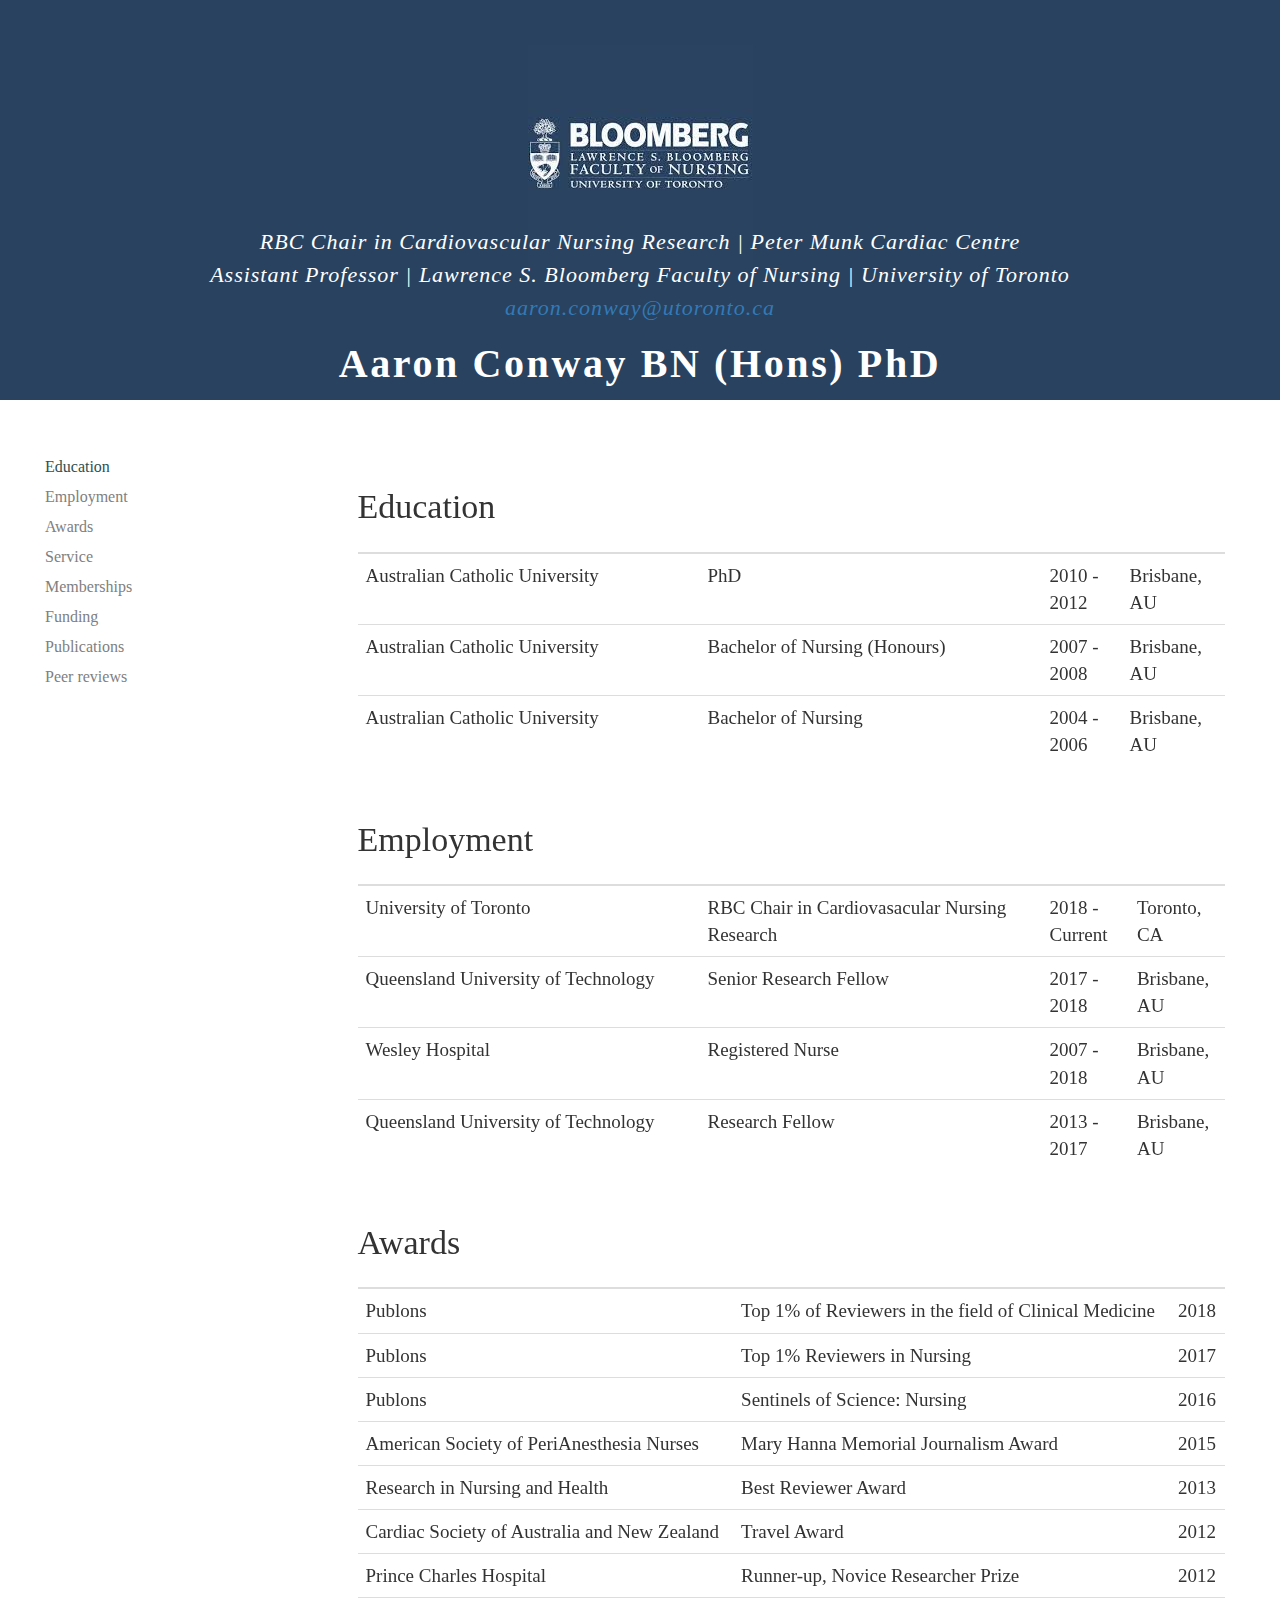
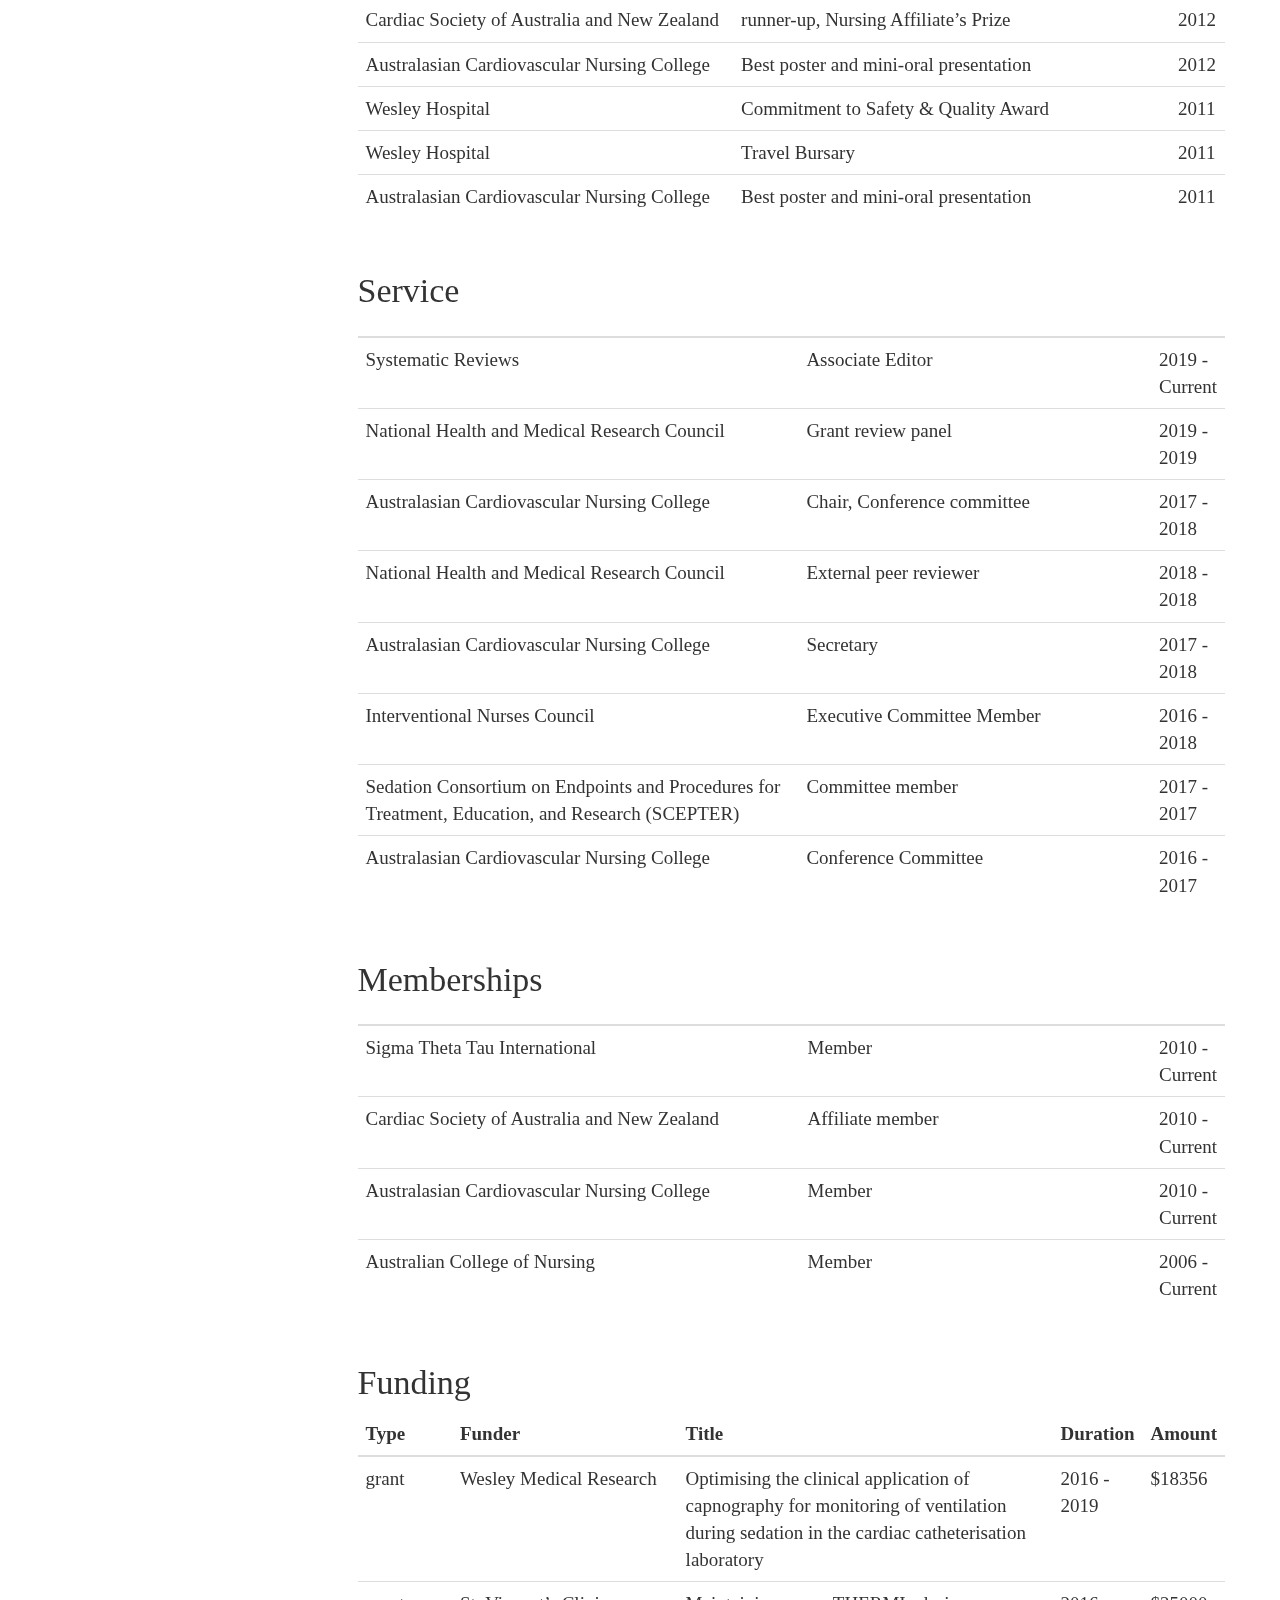
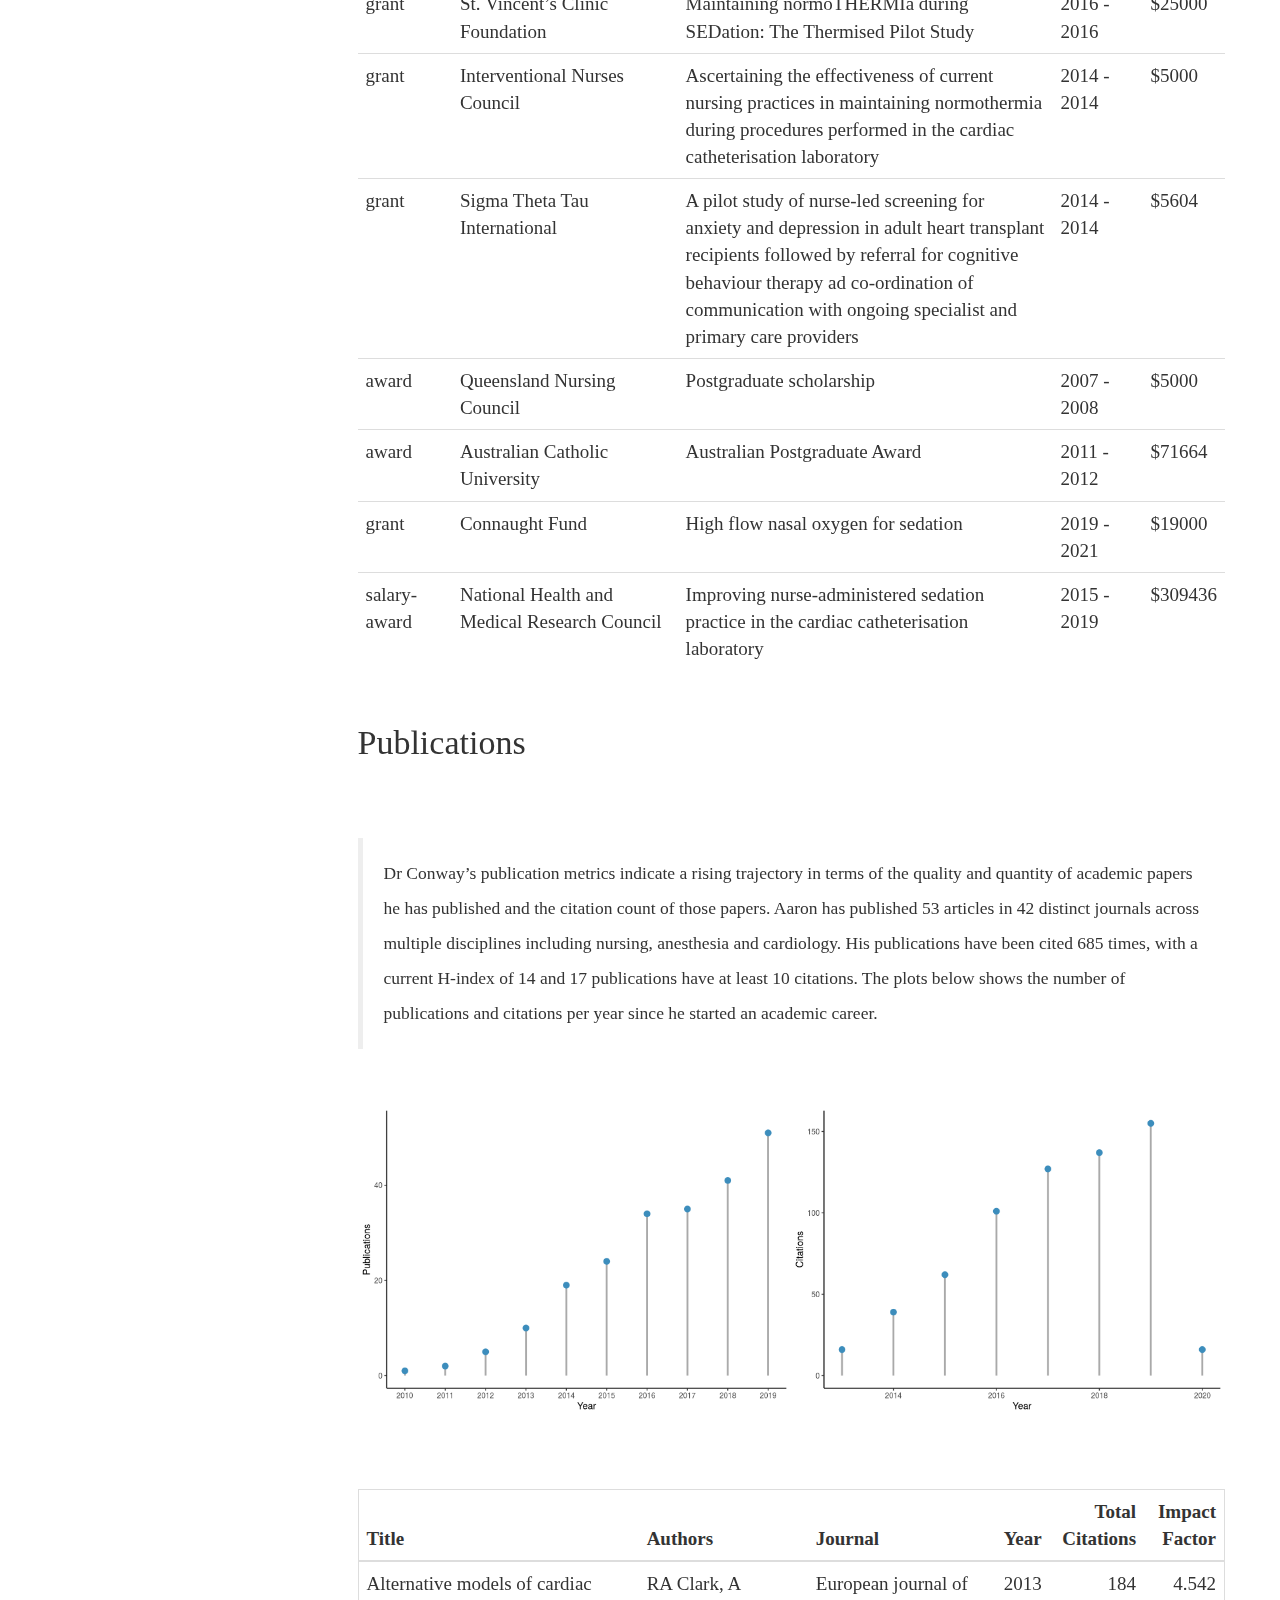
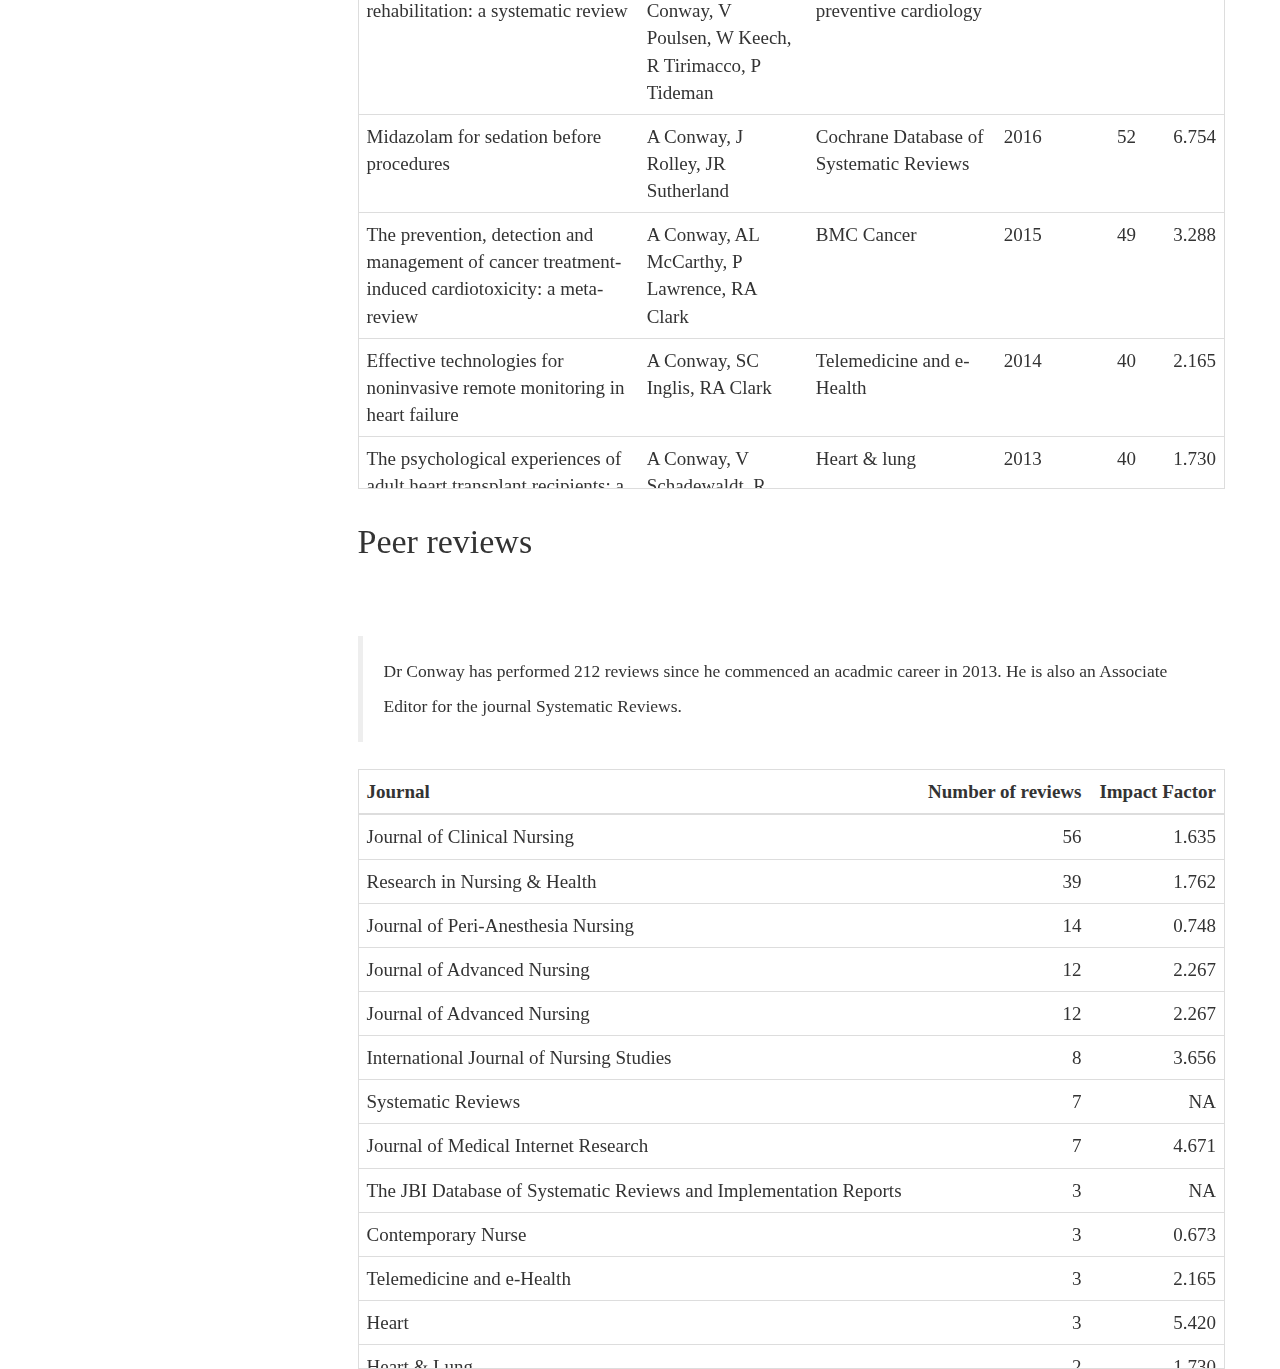
==== commit e01ecd72: "linebreak" ====
--- a/index.html
+++ b/index.html
@@ -3,7 +3,21 @@
 <html>
 
 <head>
-
+  
+    <style type="text/css; charset=utf-8">@font-face {
+font-family: 'Lato';
+font-style: normal;
+font-weight: 300;
+src: local('Lato Light'), local('Lato-Light'), url([data-uri]) format('truetype');
+}
+@font-face {
+font-family: 'Yanone Kaffeesatz';
+font-style: normal;
+font-weight: 300;
+src: url([data-uri]) format('truetype');
+}
+</style>
+          
 <meta charset="utf-8" />
 <meta name="generator" content="pandoc" />
 <meta http-equiv="X-UA-Compatible" content="IE=EDGE" />
@@ -11,7 +25,7 @@
 
 
 
-<title>index.utf8</title>
+<title>index.utf8.md</title>
 
 <script>/*! jQuery v1.11.3 | (c) 2005, 2015 jQuery Foundation, Inc. | jquery.org/license */
 !function(a,b){"object"==typeof module&&"object"==typeof module.exports?module.exports=a.document?b(a,!0):function(a){if(!a.document)throw new Error("jQuery requires a window with a document");return b(a)}:b(a)}("undefined"!=typeof window?window:this,function(a,b){var c=[],d=c.slice,e=c.concat,f=c.push,g=c.indexOf,h={},i=h.toString,j=h.hasOwnProperty,k={},l="1.11.3",m=function(a,b){return new m.fn.init(a,b)},n=/^[\s\uFEFF\xA0]+|[\s\uFEFF\xA0]+$/g,o=/^-ms-/,p=/-([\da-z])/gi,q=function(a,b){return b.toUpperCase()};m.fn=m.prototype={jquery:l,constructor:m,selector:"",length:0,toArray:function(){return d.call(this)},get:function(a){return null!=a?0>a?this[a+this.length]:this[a]:d.call(this)},pushStack:function(a){var b=m.merge(this.constructor(),a);return b.prevObject=this,b.context=this.context,b},each:function(a,b){return m.each(this,a,b)},map:function(a){return this.pushStack(m.map(this,function(b,c){return a.call(b,c,b)}))},slice:function(){return this.pushStack(d.apply(this,arguments))},first:function(){return this.eq(0)},last:function(){return this.eq(-1)},eq:function(a){var b=this.length,c=+a+(0>a?b:0);return this.pushStack(c>=0&&b>c?[this[c]]:[])},end:function(){return this.prevObject||this.constructor(null)},push:f,sort:c.sort,splice:c.splice},m.extend=m.fn.extend=function(){var a,b,c,d,e,f,g=arguments[0]||{},h=1,i=arguments.length,j=!1;for("boolean"==typeof g&&(j=g,g=arguments[h]||{},h++),"object"==typeof g||m.isFunction(g)||(g={}),h===i&&(g=this,h--);i>h;h++)if(null!=(e=arguments[h]))for(d in e)a=g[d],c=e[d],g!==c&&(j&&c&&(m.isPlainObject(c)||(b=m.isArray(c)))?(b?(b=!1,f=a&&m.isArray(a)?a:[]):f=a&&m.isPlainObject(a)?a:{},g[d]=m.extend(j,f,c)):void 0!==c&&(g[d]=c));return g},m.extend({expando:"jQuery"+(l+Math.random()).replace(/\D/g,""),isReady:!0,error:function(a){throw new Error(a)},noop:function(){},isFunction:function(a){return"function"===m.type(a)},isArray:Array.isArray||function(a){return"array"===m.type(a)},isWindow:function(a){return null!=a&&a==a.window},isNumeric:function(a){return!m.isArray(a)&&a-parseFloat(a)+1>=0},isEmptyObject:function(a){var b;for(b in a)return!1;return!0},isPlainObject:function(a){var b;if(!a||"object"!==m.type(a)||a.nodeType||m.isWindow(a))return!1;try{if(a.constructor&&!j.call(a,"constructor")&&!j.call(a.constructor.prototype,"isPrototypeOf"))return!1}catch(c){return!1}if(k.ownLast)for(b in a)return j.call(a,b);for(b in a);return void 0===b||j.call(a,b)},type:function(a){return null==a?a+"":"object"==typeof a||"function"==typeof a?h[i.call(a)]||"object":typeof a},globalEval:function(b){b&&m.trim(b)&&(a.execScript||function(b){a.eval.call(a,b)})(b)},camelCase:function(a){return a.replace(o,"ms-").replace(p,q)},nodeName:function(a,b){return a.nodeName&&a.nodeName.toLowerCase()===b.toLowerCase()},each:function(a,b,c){var d,e=0,f=a.length,g=r(a);if(c){if(g){for(;f>e;e++)if(d=b.apply(a[e],c),d===!1)break}else for(e in a)if(d=b.apply(a[e],c),d===!1)break}else if(g){for(;f>e;e++)if(d=b.call(a[e],e,a[e]),d===!1)break}else for(e in a)if(d=b.call(a[e],e,a[e]),d===!1)break;return a},trim:function(a){return null==a?"":(a+"").replace(n,"")},makeArray:function(a,b){var c=b||[];return null!=a&&(r(Object(a))?m.merge(c,"string"==typeof a?[a]:a):f.call(c,a)),c},inArray:function(a,b,c){var d;if(b){if(g)return g.call(b,a,c);for(d=b.length,c=c?0>c?Math.max(0,d+c):c:0;d>c;c++)if(c in b&&b[c]===a)return c}return-1},merge:function(a,b){var c=+b.length,d=0,e=a.length;while(c>d)a[e++]=b[d++];if(c!==c)while(void 0!==b[d])a[e++]=b[d++];return a.length=e,a},grep:function(a,b,c){for(var d,e=[],f=0,g=a.length,h=!c;g>f;f++)d=!b(a[f],f),d!==h&&e.push(a[f]);return e},map:function(a,b,c){var d,f=0,g=a.length,h=r(a),i=[];if(h)for(;g>f;f++)d=b(a[f],f,c),null!=d&&i.push(d);else for(f in a)d=b(a[f],f,c),null!=d&&i.push(d);return e.apply([],i)},guid:1,proxy:function(a,b){var c,e,f;return"string"==typeof b&&(f=a[b],b=a,a=f),m.isFunction(a)?(c=d.call(arguments,2),e=function(){return a.apply(b||this,c.concat(d.call(arguments)))},e.guid=a.guid=a.guid||m.guid++,e):void 0},now:function(){return+new Date},support:k}),m.each("Boolean Number String Function Array Date RegExp Object Error".split(" "),function(a,b){h["[object "+b+"]"]=b.toLowerCase()});function r(a){var b="length"in a&&a.length,c=m.type(a);return"function"===c||m.isWindow(a)?!1:1===a.nodeType&&b?!0:"array"===c||0===b||"number"==typeof b&&b>0&&b-1 in a}var s=function(a){var b,c,d,e,f,g,h,i,j,k,l,m,n,o,p,q,r,s,t,u="sizzle"+1*new Date,v=a.document,w=0,x=0,y=ha(),z=ha(),A=ha(),B=function(a,b){return a===b&&(l=!0),0},C=1<<31,D={}.hasOwnProperty,E=[],F=E.pop,G=E.push,H=E.push,I=E.slice,J=function(a,b){for(var c=0,d=a.length;d>c;c++)if(a[c]===b)return c;return-1},K="checked|selected|async|autofocus|autoplay|controls|defer|disabled|hidden|ismap|loop|multiple|open|readonly|required|scoped",L="[\\x20\\t\\r\\n\\f]",M="(?:\\\\.|[\\w-]|[^\\x00-\\xa0])+",N=M.replace("w","w#"),O="\\["+L+"*("+M+")(?:"+L+"*([*^$|!~]?=)"+L+"*(?:'((?:\\\\.|[^\\\\'])*)'|\"((?:\\\\.|[^\\\\\"])*)\"|("+N+"))|)"+L+"*\\]",P=":("+M+")(?:\\((('((?:\\\\.|[^\\\\'])*)'|\"((?:\\\\.|[^\\\\\"])*)\")|((?:\\\\.|[^\\\\()[\\]]|"+O+")*)|.*)\\)|)",Q=new RegExp(L+"+","g"),R=new RegExp("^"+L+"+|((?:^|[^\\\\])(?:\\\\.)*)"+L+"+$","g"),S=new RegExp("^"+L+"*,"+L+"*"),T=new RegExp("^"+L+"*([>+~]|"+L+")"+L+"*"),U=new RegExp("="+L+"*([^\\]'\"]*?)"+L+"*\\]","g"),V=new RegExp(P),W=new RegExp("^"+N+"$"),X={ID:new RegExp("^#("+M+")"),CLASS:new RegExp("^\\.("+M+")"),TAG:new RegExp("^("+M.replace("w","w*")+")"),ATTR:new RegExp("^"+O),PSEUDO:new RegExp("^"+P),CHILD:new RegExp("^:(only|first|last|nth|nth-last)-(child|of-type)(?:\\("+L+"*(even|odd|(([+-]|)(\\d*)n|)"+L+"*(?:([+-]|)"+L+"*(\\d+)|))"+L+"*\\)|)","i"),bool:new RegExp("^(?:"+K+")$","i"),needsContext:new RegExp("^"+L+"*[>+~]|:(even|odd|eq|gt|lt|nth|first|last)(?:\\("+L+"*((?:-\\d)?\\d*)"+L+"*\\)|)(?=[^-]|$)","i")},Y=/^(?:input|select|textarea|button)$/i,Z=/^h\d$/i,$=/^[^{]+\{\s*\[native \w/,_=/^(?:#([\w-]+)|(\w+)|\.([\w-]+))$/,aa=/[+~]/,ba=/'|\\/g,ca=new RegExp("\\\\([\\da-f]{1,6}"+L+"?|("+L+")|.)","ig"),da=function(a,b,c){var d="0x"+b-65536;return d!==d||c?b:0>d?String.fromCharCode(d+65536):String.fromCharCode(d>>10|55296,1023&d|56320)},ea=function(){m()};try{H.apply(E=I.call(v.childNodes),v.childNodes),E[v.childNodes.length].nodeType}catch(fa){H={apply:E.length?function(a,b){G.apply(a,I.call(b))}:function(a,b){var c=a.length,d=0;while(a[c++]=b[d++]);a.length=c-1}}}function ga(a,b,d,e){var f,h,j,k,l,o,r,s,w,x;if((b?b.ownerDocument||b:v)!==n&&m(b),b=b||n,d=d||[],k=b.nodeType,"string"!=typeof a||!a||1!==k&&9!==k&&11!==k)return d;if(!e&&p){if(11!==k&&(f=_.exec(a)))if(j=f[1]){if(9===k){if(h=b.getElementById(j),!h||!h.parentNode)return d;if(h.id===j)return d.push(h),d}else if(b.ownerDocument&&(h=b.ownerDocument.getElementById(j))&&t(b,h)&&h.id===j)return d.push(h),d}else{if(f[2])return H.apply(d,b.getElementsByTagName(a)),d;if((j=f[3])&&c.getElementsByClassName)return H.apply(d,b.getElementsByClassName(j)),d}if(c.qsa&&(!q||!q.test(a))){if(s=r=u,w=b,x=1!==k&&a,1===k&&"object"!==b.nodeName.toLowerCase()){o=g(a),(r=b.getAttribute("id"))?s=r.replace(ba,"\\$&"):b.setAttribute("id",s),s="[id='"+s+"'] ",l=o.length;while(l--)o[l]=s+ra(o[l]);w=aa.test(a)&&pa(b.parentNode)||b,x=o.join(",")}if(x)try{return H.apply(d,w.querySelectorAll(x)),d}catch(y){}finally{r||b.removeAttribute("id")}}}return i(a.replace(R,"$1"),b,d,e)}function ha(){var a=[];function b(c,e){return a.push(c+" ")>d.cacheLength&&delete b[a.shift()],b[c+" "]=e}return b}function ia(a){return a[u]=!0,a}function ja(a){var b=n.createElement("div");try{return!!a(b)}catch(c){return!1}finally{b.parentNode&&b.parentNode.removeChild(b),b=null}}function ka(a,b){var c=a.split("|"),e=a.length;while(e--)d.attrHandle[c[e]]=b}function la(a,b){var c=b&&a,d=c&&1===a.nodeType&&1===b.nodeType&&(~b.sourceIndex||C)-(~a.sourceIndex||C);if(d)return d;if(c)while(c=c.nextSibling)if(c===b)return-1;return a?1:-1}function ma(a){return function(b){var c=b.nodeName.toLowerCase();return"input"===c&&b.type===a}}function na(a){return function(b){var c=b.nodeName.toLowerCase();return("input"===c||"button"===c)&&b.type===a}}function oa(a){return ia(function(b){return b=+b,ia(function(c,d){var e,f=a([],c.length,b),g=f.length;while(g--)c[e=f[g]]&&(c[e]=!(d[e]=c[e]))})})}function pa(a){return a&&"undefined"!=typeof a.getElementsByTagName&&a}c=ga.support={},f=ga.isXML=function(a){var b=a&&(a.ownerDocument||a).documentElement;return b?"HTML"!==b.nodeName:!1},m=ga.setDocument=function(a){var b,e,g=a?a.ownerDocument||a:v;return g!==n&&9===g.nodeType&&g.documentElement?(n=g,o=g.documentElement,e=g.defaultView,e&&e!==e.top&&(e.addEventListener?e.addEventListener("unload",ea,!1):e.attachEvent&&e.attachEvent("onunload",ea)),p=!f(g),c.attributes=ja(function(a){return a.className="i",!a.getAttribute("className")}),c.getElementsByTagName=ja(function(a){return a.appendChild(g.createComment("")),!a.getElementsByTagName("*").length}),c.getElementsByClassName=$.test(g.getElementsByClassName),c.getById=ja(function(a){return o.appendChild(a).id=u,!g.getElementsByName||!g.getElementsByName(u).length}),c.getById?(d.find.ID=function(a,b){if("undefined"!=typeof b.getElementById&&p){var c=b.getElementById(a);return c&&c.parentNode?[c]:[]}},d.filter.ID=function(a){var b=a.replace(ca,da);return function(a){return a.getAttribute("id")===b}}):(delete d.find.ID,d.filter.ID=function(a){var b=a.replace(ca,da);return function(a){var c="undefined"!=typeof a.getAttributeNode&&a.getAttributeNode("id");return c&&c.value===b}}),d.find.TAG=c.getElementsByTagName?function(a,b){return"undefined"!=typeof b.getElementsByTagName?b.getElementsByTagName(a):c.qsa?b.querySelectorAll(a):void 0}:function(a,b){var c,d=[],e=0,f=b.getElementsByTagName(a);if("*"===a){while(c=f[e++])1===c.nodeType&&d.push(c);return d}return f},d.find.CLASS=c.getElementsByClassName&&function(a,b){return p?b.getElementsByClassName(a):void 0},r=[],q=[],(c.qsa=$.test(g.querySelectorAll))&&(ja(function(a){o.appendChild(a).innerHTML="<a id='"+u+"'></a><select id='"+u+"-\f]' msallowcapture=''><option selected=''></option></select>",a.querySelectorAll("[msallowcapture^='']").length&&q.push("[*^$]="+L+"*(?:''|\"\")"),a.querySelectorAll("[selected]").length||q.push("\\["+L+"*(?:value|"+K+")"),a.querySelectorAll("[id~="+u+"-]").length||q.push("~="),a.querySelectorAll(":checked").length||q.push(":checked"),a.querySelectorAll("a#"+u+"+*").length||q.push(".#.+[+~]")}),ja(function(a){var b=g.createElement("input");b.setAttribute("type","hidden"),a.appendChild(b).setAttribute("name","D"),a.querySelectorAll("[name=d]").length&&q.push("name"+L+"*[*^$|!~]?="),a.querySelectorAll(":enabled").length||q.push(":enabled",":disabled"),a.querySelectorAll("*,:x"),q.push(",.*:")})),(c.matchesSelector=$.test(s=o.matches||o.webkitMatchesSelector||o.mozMatchesSelector||o.oMatchesSelector||o.msMatchesSelector))&&ja(function(a){c.disconnectedMatch=s.call(a,"div"),s.call(a,"[s!='']:x"),r.push("!=",P)}),q=q.length&&new RegExp(q.join("|")),r=r.length&&new RegExp(r.join("|")),b=$.test(o.compareDocumentPosition),t=b||$.test(o.contains)?function(a,b){var c=9===a.nodeType?a.documentElement:a,d=b&&b.parentNode;return a===d||!(!d||1!==d.nodeType||!(c.contains?c.contains(d):a.compareDocumentPosition&&16&a.compareDocumentPosition(d)))}:function(a,b){if(b)while(b=b.parentNode)if(b===a)return!0;return!1},B=b?function(a,b){if(a===b)return l=!0,0;var d=!a.compareDocumentPosition-!b.compareDocumentPosition;return d?d:(d=(a.ownerDocument||a)===(b.ownerDocument||b)?a.compareDocumentPosition(b):1,1&d||!c.sortDetached&&b.compareDocumentPosition(a)===d?a===g||a.ownerDocument===v&&t(v,a)?-1:b===g||b.ownerDocument===v&&t(v,b)?1:k?J(k,a)-J(k,b):0:4&d?-1:1)}:function(a,b){if(a===b)return l=!0,0;var c,d=0,e=a.parentNode,f=b.parentNode,h=[a],i=[b];if(!e||!f)return a===g?-1:b===g?1:e?-1:f?1:k?J(k,a)-J(k,b):0;if(e===f)return la(a,b);c=a;while(c=c.parentNode)h.unshift(c);c=b;while(c=c.parentNode)i.unshift(c);while(h[d]===i[d])d++;return d?la(h[d],i[d]):h[d]===v?-1:i[d]===v?1:0},g):n},ga.matches=function(a,b){return ga(a,null,null,b)},ga.matchesSelector=function(a,b){if((a.ownerDocument||a)!==n&&m(a),b=b.replace(U,"='$1']"),!(!c.matchesSelector||!p||r&&r.test(b)||q&&q.test(b)))try{var d=s.call(a,b);if(d||c.disconnectedMatch||a.document&&11!==a.document.nodeType)return d}catch(e){}return ga(b,n,null,[a]).length>0},ga.contains=function(a,b){return(a.ownerDocument||a)!==n&&m(a),t(a,b)},ga.attr=function(a,b){(a.ownerDocument||a)!==n&&m(a);var e=d.attrHandle[b.toLowerCase()],f=e&&D.call(d.attrHandle,b.toLowerCase())?e(a,b,!p):void 0;return void 0!==f?f:c.attributes||!p?a.getAttribute(b):(f=a.getAttributeNode(b))&&f.specified?f.value:null},ga.error=function(a){throw new Error("Syntax error, unrecognized expression: "+a)},ga.uniqueSort=function(a){var b,d=[],e=0,f=0;if(l=!c.detectDuplicates,k=!c.sortStable&&a.slice(0),a.sort(B),l){while(b=a[f++])b===a[f]&&(e=d.push(f));while(e--)a.splice(d[e],1)}return k=null,a},e=ga.getText=function(a){var b,c="",d=0,f=a.nodeType;if(f){if(1===f||9===f||11===f){if("string"==typeof a.textContent)return a.textContent;for(a=a.firstChild;a;a=a.nextSibling)c+=e(a)}else if(3===f||4===f)return a.nodeValue}else while(b=a[d++])c+=e(b);return c},d=ga.selectors={cacheLength:50,createPseudo:ia,match:X,attrHandle:{},find:{},relative:{">":{dir:"parentNode",first:!0}," ":{dir:"parentNode"},"+":{dir:"previousSibling",first:!0},"~":{dir:"previousSibling"}},preFilter:{ATTR:function(a){return a[1]=a[1].replace(ca,da),a[3]=(a[3]||a[4]||a[5]||"").replace(ca,da),"~="===a[2]&&(a[3]=" "+a[3]+" "),a.slice(0,4)},CHILD:function(a){return a[1]=a[1].toLowerCase(),"nth"===a[1].slice(0,3)?(a[3]||ga.error(a[0]),a[4]=+(a[4]?a[5]+(a[6]||1):2*("even"===a[3]||"odd"===a[3])),a[5]=+(a[7]+a[8]||"odd"===a[3])):a[3]&&ga.error(a[0]),a},PSEUDO:function(a){var b,c=!a[6]&&a[2];return X.CHILD.test(a[0])?null:(a[3]?a[2]=a[4]||a[5]||"":c&&V.test(c)&&(b=g(c,!0))&&(b=c.indexOf(")",c.length-b)-c.length)&&(a[0]=a[0].slice(0,b),a[2]=c.slice(0,b)),a.slice(0,3))}},filter:{TAG:function(a){var b=a.replace(ca,da).toLowerCase();return"*"===a?function(){return!0}:function(a){return a.nodeName&&a.nodeName.toLowerCase()===b}},CLASS:function(a){var b=y[a+" "];return b||(b=new RegExp("(^|"+L+")"+a+"("+L+"|$)"))&&y(a,function(a){return b.test("string"==typeof a.className&&a.className||"undefined"!=typeof a.getAttribute&&a.getAttribute("class")||"")})},ATTR:function(a,b,c){return function(d){var e=ga.attr(d,a);return null==e?"!="===b:b?(e+="","="===b?e===c:"!="===b?e!==c:"^="===b?c&&0===e.indexOf(c):"*="===b?c&&e.indexOf(c)>-1:"$="===b?c&&e.slice(-c.length)===c:"~="===b?(" "+e.replace(Q," ")+" ").indexOf(c)>-1:"|="===b?e===c||e.slice(0,c.length+1)===c+"-":!1):!0}},CHILD:function(a,b,c,d,e){var f="nth"!==a.slice(0,3),g="last"!==a.slice(-4),h="of-type"===b;return 1===d&&0===e?function(a){return!!a.parentNode}:function(b,c,i){var j,k,l,m,n,o,p=f!==g?"nextSibling":"previousSibling",q=b.parentNode,r=h&&b.nodeName.toLowerCase(),s=!i&&!h;if(q){if(f){while(p){l=b;while(l=l[p])if(h?l.nodeName.toLowerCase()===r:1===l.nodeType)return!1;o=p="only"===a&&!o&&"nextSibling"}return!0}if(o=[g?q.firstChild:q.lastChild],g&&s){k=q[u]||(q[u]={}),j=k[a]||[],n=j[0]===w&&j[1],m=j[0]===w&&j[2],l=n&&q.childNodes[n];while(l=++n&&l&&l[p]||(m=n=0)||o.pop())if(1===l.nodeType&&++m&&l===b){k[a]=[w,n,m];break}}else if(s&&(j=(b[u]||(b[u]={}))[a])&&j[0]===w)m=j[1];else while(l=++n&&l&&l[p]||(m=n=0)||o.pop())if((h?l.nodeName.toLowerCase()===r:1===l.nodeType)&&++m&&(s&&((l[u]||(l[u]={}))[a]=[w,m]),l===b))break;return m-=e,m===d||m%d===0&&m/d>=0}}},PSEUDO:function(a,b){var c,e=d.pseudos[a]||d.setFilters[a.toLowerCase()]||ga.error("unsupported pseudo: "+a);return e[u]?e(b):e.length>1?(c=[a,a,"",b],d.setFilters.hasOwnProperty(a.toLowerCase())?ia(function(a,c){var d,f=e(a,b),g=f.length;while(g--)d=J(a,f[g]),a[d]=!(c[d]=f[g])}):function(a){return e(a,0,c)}):e}},pseudos:{not:ia(function(a){var b=[],c=[],d=h(a.replace(R,"$1"));return d[u]?ia(function(a,b,c,e){var f,g=d(a,null,e,[]),h=a.length;while(h--)(f=g[h])&&(a[h]=!(b[h]=f))}):function(a,e,f){return b[0]=a,d(b,null,f,c),b[0]=null,!c.pop()}}),has:ia(function(a){return function(b){return ga(a,b).length>0}}),contains:ia(function(a){return a=a.replace(ca,da),function(b){return(b.textContent||b.innerText||e(b)).indexOf(a)>-1}}),lang:ia(function(a){return W.test(a||"")||ga.error("unsupported lang: "+a),a=a.replace(ca,da).toLowerCase(),function(b){var c;do if(c=p?b.lang:b.getAttribute("xml:lang")||b.getAttribute("lang"))return c=c.toLowerCase(),c===a||0===c.indexOf(a+"-");while((b=b.parentNode)&&1===b.nodeType);return!1}}),target:function(b){var c=a.location&&a.location.hash;return c&&c.slice(1)===b.id},root:function(a){return a===o},focus:function(a){return a===n.activeElement&&(!n.hasFocus||n.hasFocus())&&!!(a.type||a.href||~a.tabIndex)},enabled:function(a){return a.disabled===!1},disabled:function(a){return a.disabled===!0},checked:function(a){var b=a.nodeName.toLowerCase();return"input"===b&&!!a.checked||"option"===b&&!!a.selected},selected:function(a){return a.parentNode&&a.parentNode.selectedIndex,a.selected===!0},empty:function(a){for(a=a.firstChild;a;a=a.nextSibling)if(a.nodeType<6)return!1;return!0},parent:function(a){return!d.pseudos.empty(a)},header:function(a){return Z.test(a.nodeName)},input:function(a){return Y.test(a.nodeName)},button:function(a){var b=a.nodeName.toLowerCase();return"input"===b&&"button"===a.type||"button"===b},text:function(a){var b;return"input"===a.nodeName.toLowerCase()&&"text"===a.type&&(null==(b=a.getAttribute("type"))||"text"===b.toLowerCase())},first:oa(function(){return[0]}),last:oa(function(a,b){return[b-1]}),eq:oa(function(a,b,c){return[0>c?c+b:c]}),even:oa(function(a,b){for(var c=0;b>c;c+=2)a.push(c);return a}),odd:oa(function(a,b){for(var c=1;b>c;c+=2)a.push(c);return a}),lt:oa(function(a,b,c){for(var d=0>c?c+b:c;--d>=0;)a.push(d);return a}),gt:oa(function(a,b,c){for(var d=0>c?c+b:c;++d<b;)a.push(d);return a})}},d.pseudos.nth=d.pseudos.eq;for(b in{radio:!0,checkbox:!0,file:!0,password:!0,image:!0})d.pseudos[b]=ma(b);for(b in{submit:!0,reset:!0})d.pseudos[b]=na(b);function qa(){}qa.prototype=d.filters=d.pseudos,d.setFilters=new qa,g=ga.tokenize=function(a,b){var c,e,f,g,h,i,j,k=z[a+" "];if(k)return b?0:k.slice(0);h=a,i=[],j=d.preFilter;while(h){(!c||(e=S.exec(h)))&&(e&&(h=h.slice(e[0].length)||h),i.push(f=[])),c=!1,(e=T.exec(h))&&(c=e.shift(),f.push({value:c,type:e[0].replace(R," ")}),h=h.slice(c.length));for(g in d.filter)!(e=X[g].exec(h))||j[g]&&!(e=j[g](e))||(c=e.shift(),f.push({value:c,type:g,matches:e}),h=h.slice(c.length));if(!c)break}return b?h.length:h?ga.error(a):z(a,i).slice(0)};function ra(a){for(var b=0,c=a.length,d="";c>b;b++)d+=a[b].value;return d}function sa(a,b,c){var d=b.dir,e=c&&"parentNode"===d,f=x++;return b.first?function(b,c,f){while(b=b[d])if(1===b.nodeType||e)return a(b,c,f)}:function(b,c,g){var h,i,j=[w,f];if(g){while(b=b[d])if((1===b.nodeType||e)&&a(b,c,g))return!0}else while(b=b[d])if(1===b.nodeType||e){if(i=b[u]||(b[u]={}),(h=i[d])&&h[0]===w&&h[1]===f)return j[2]=h[2];if(i[d]=j,j[2]=a(b,c,g))return!0}}}function ta(a){return a.length>1?function(b,c,d){var e=a.length;while(e--)if(!a[e](b,c,d))return!1;return!0}:a[0]}function ua(a,b,c){for(var d=0,e=b.length;e>d;d++)ga(a,b[d],c);return c}function va(a,b,c,d,e){for(var f,g=[],h=0,i=a.length,j=null!=b;i>h;h++)(f=a[h])&&(!c||c(f,d,e))&&(g.push(f),j&&b.push(h));return g}function wa(a,b,c,d,e,f){return d&&!d[u]&&(d=wa(d)),e&&!e[u]&&(e=wa(e,f)),ia(function(f,g,h,i){var j,k,l,m=[],n=[],o=g.length,p=f||ua(b||"*",h.nodeType?[h]:h,[]),q=!a||!f&&b?p:va(p,m,a,h,i),r=c?e||(f?a:o||d)?[]:g:q;if(c&&c(q,r,h,i),d){j=va(r,n),d(j,[],h,i),k=j.length;while(k--)(l=j[k])&&(r[n[k]]=!(q[n[k]]=l))}if(f){if(e||a){if(e){j=[],k=r.length;while(k--)(l=r[k])&&j.push(q[k]=l);e(null,r=[],j,i)}k=r.length;while(k--)(l=r[k])&&(j=e?J(f,l):m[k])>-1&&(f[j]=!(g[j]=l))}}else r=va(r===g?r.splice(o,r.length):r),e?e(null,g,r,i):H.apply(g,r)})}function xa(a){for(var b,c,e,f=a.length,g=d.relative[a[0].type],h=g||d.relative[" "],i=g?1:0,k=sa(function(a){return a===b},h,!0),l=sa(function(a){return J(b,a)>-1},h,!0),m=[function(a,c,d){var e=!g&&(d||c!==j)||((b=c).nodeType?k(a,c,d):l(a,c,d));return b=null,e}];f>i;i++)if(c=d.relative[a[i].type])m=[sa(ta(m),c)];else{if(c=d.filter[a[i].type].apply(null,a[i].matches),c[u]){for(e=++i;f>e;e++)if(d.relative[a[e].type])break;return wa(i>1&&ta(m),i>1&&ra(a.slice(0,i-1).concat({value:" "===a[i-2].type?"*":""})).replace(R,"$1"),c,e>i&&xa(a.slice(i,e)),f>e&&xa(a=a.slice(e)),f>e&&ra(a))}m.push(c)}return ta(m)}function ya(a,b){var c=b.length>0,e=a.length>0,f=function(f,g,h,i,k){var l,m,o,p=0,q="0",r=f&&[],s=[],t=j,u=f||e&&d.find.TAG("*",k),v=w+=null==t?1:Math.random()||.1,x=u.length;for(k&&(j=g!==n&&g);q!==x&&null!=(l=u[q]);q++){if(e&&l){m=0;while(o=a[m++])if(o(l,g,h)){i.push(l);break}k&&(w=v)}c&&((l=!o&&l)&&p--,f&&r.push(l))}if(p+=q,c&&q!==p){m=0;while(o=b[m++])o(r,s,g,h);if(f){if(p>0)while(q--)r[q]||s[q]||(s[q]=F.call(i));s=va(s)}H.apply(i,s),k&&!f&&s.length>0&&p+b.length>1&&ga.uniqueSort(i)}return k&&(w=v,j=t),r};return c?ia(f):f}return h=ga.compile=function(a,b){var c,d=[],e=[],f=A[a+" "];if(!f){b||(b=g(a)),c=b.length;while(c--)f=xa(b[c]),f[u]?d.push(f):e.push(f);f=A(a,ya(e,d)),f.selector=a}return f},i=ga.select=function(a,b,e,f){var i,j,k,l,m,n="function"==typeof a&&a,o=!f&&g(a=n.selector||a);if(e=e||[],1===o.length){if(j=o[0]=o[0].slice(0),j.length>2&&"ID"===(k=j[0]).type&&c.getById&&9===b.nodeType&&p&&d.relative[j[1].type]){if(b=(d.find.ID(k.matches[0].replace(ca,da),b)||[])[0],!b)return e;n&&(b=b.parentNode),a=a.slice(j.shift().value.length)}i=X.needsContext.test(a)?0:j.length;while(i--){if(k=j[i],d.relative[l=k.type])break;if((m=d.find[l])&&(f=m(k.matches[0].replace(ca,da),aa.test(j[0].type)&&pa(b.parentNode)||b))){if(j.splice(i,1),a=f.length&&ra(j),!a)return H.apply(e,f),e;break}}}return(n||h(a,o))(f,b,!p,e,aa.test(a)&&pa(b.parentNode)||b),e},c.sortStable=u.split("").sort(B).join("")===u,c.detectDuplicates=!!l,m(),c.sortDetached=ja(function(a){return 1&a.compareDocumentPosition(n.createElement("div"))}),ja(function(a){return a.innerHTML="<a href='#'></a>","#"===a.firstChild.getAttribute("href")})||ka("type|href|height|width",function(a,b,c){return c?void 0:a.getAttribute(b,"type"===b.toLowerCase()?1:2)}),c.attributes&&ja(function(a){return a.innerHTML="<input/>",a.firstChild.setAttribute("value",""),""===a.firstChild.getAttribute("value")})||ka("value",function(a,b,c){return c||"input"!==a.nodeName.toLowerCase()?void 0:a.defaultValue}),ja(function(a){return null==a.getAttribute("disabled")})||ka(K,function(a,b,c){var d;return c?void 0:a[b]===!0?b.toLowerCase():(d=a.getAttributeNode(b))&&d.specified?d.value:null}),ga}(a);m.find=s,m.expr=s.selectors,m.expr[":"]=m.expr.pseudos,m.unique=s.uniqueSort,m.text=s.getText,m.isXMLDoc=s.isXML,m.contains=s.contains;var t=m.expr.match.needsContext,u=/^<(\w+)\s*\/?>(?:<\/\1>|)$/,v=/^.[^:#\[\.,]*$/;function w(a,b,c){if(m.isFunction(b))return m.grep(a,function(a,d){return!!b.call(a,d,a)!==c});if(b.nodeType)return m.grep(a,function(a){return a===b!==c});if("string"==typeof b){if(v.test(b))return m.filter(b,a,c);b=m.filter(b,a)}return m.grep(a,function(a){return m.inArray(a,b)>=0!==c})}m.filter=function(a,b,c){var d=b[0];return c&&(a=":not("+a+")"),1===b.length&&1===d.nodeType?m.find.matchesSelector(d,a)?[d]:[]:m.find.matches(a,m.grep(b,function(a){return 1===a.nodeType}))},m.fn.extend({find:function(a){var b,c=[],d=this,e=d.length;if("string"!=typeof a)return this.pushStack(m(a).filter(function(){for(b=0;e>b;b++)if(m.contains(d[b],this))return!0}));for(b=0;e>b;b++)m.find(a,d[b],c);return c=this.pushStack(e>1?m.unique(c):c),c.selector=this.selector?this.selector+" "+a:a,c},filter:function(a){return this.pushStack(w(this,a||[],!1))},not:function(a){return this.pushStack(w(this,a||[],!0))},is:function(a){return!!w(this,"string"==typeof a&&t.test(a)?m(a):a||[],!1).length}});var x,y=a.document,z=/^(?:\s*(<[\w\W]+>)[^>]*|#([\w-]*))$/,A=m.fn.init=function(a,b){var c,d;if(!a)return this;if("string"==typeof a){if(c="<"===a.charAt(0)&&">"===a.charAt(a.length-1)&&a.length>=3?[null,a,null]:z.exec(a),!c||!c[1]&&b)return!b||b.jquery?(b||x).find(a):this.constructor(b).find(a);if(c[1]){if(b=b instanceof m?b[0]:b,m.merge(this,m.parseHTML(c[1],b&&b.nodeType?b.ownerDocument||b:y,!0)),u.test(c[1])&&m.isPlainObject(b))for(c in b)m.isFunction(this[c])?this[c](b[c]):this.attr(c,b[c]);return this}if(d=y.getElementById(c[2]),d&&d.parentNode){if(d.id!==c[2])return x.find(a);this.length=1,this[0]=d}return this.context=y,this.selector=a,this}return a.nodeType?(this.context=this[0]=a,this.length=1,this):m.isFunction(a)?"undefined"!=typeof x.ready?x.ready(a):a(m):(void 0!==a.selector&&(this.selector=a.selector,this.context=a.context),m.makeArray(a,this))};A.prototype=m.fn,x=m(y);var B=/^(?:parents|prev(?:Until|All))/,C={children:!0,contents:!0,next:!0,prev:!0};m.extend({dir:function(a,b,c){var d=[],e=a[b];while(e&&9!==e.nodeType&&(void 0===c||1!==e.nodeType||!m(e).is(c)))1===e.nodeType&&d.push(e),e=e[b];return d},sibling:function(a,b){for(var c=[];a;a=a.nextSibling)1===a.nodeType&&a!==b&&c.push(a);return c}}),m.fn.extend({has:function(a){var b,c=m(a,this),d=c.length;return this.filter(function(){for(b=0;d>b;b++)if(m.contains(this,c[b]))return!0})},closest:function(a,b){for(var c,d=0,e=this.length,f=[],g=t.test(a)||"string"!=typeof a?m(a,b||this.context):0;e>d;d++)for(c=this[d];c&&c!==b;c=c.parentNode)if(c.nodeType<11&&(g?g.index(c)>-1:1===c.nodeType&&m.find.matchesSelector(c,a))){f.push(c);break}return this.pushStack(f.length>1?m.unique(f):f)},index:function(a){return a?"string"==typeof a?m.inArray(this[0],m(a)):m.inArray(a.jquery?a[0]:a,this):this[0]&&this[0].parentNode?this.first().prevAll().length:-1},add:function(a,b){return this.pushStack(m.unique(m.merge(this.get(),m(a,b))))},addBack:function(a){return this.add(null==a?this.prevObject:this.prevObject.filter(a))}});function D(a,b){do a=a[b];while(a&&1!==a.nodeType);return a}m.each({parent:function(a){var b=a.parentNode;return b&&11!==b.nodeType?b:null},parents:function(a){return m.dir(a,"parentNode")},parentsUntil:function(a,b,c){return m.dir(a,"parentNode",c)},next:function(a){return D(a,"nextSibling")},prev:function(a){return D(a,"previousSibling")},nextAll:function(a){return m.dir(a,"nextSibling")},prevAll:function(a){return m.dir(a,"previousSibling")},nextUntil:function(a,b,c){return m.dir(a,"nextSibling",c)},prevUntil:function(a,b,c){return m.dir(a,"previousSibling",c)},siblings:function(a){return m.sibling((a.parentNode||{}).firstChild,a)},children:function(a){return m.sibling(a.firstChild)},contents:function(a){return m.nodeName(a,"iframe")?a.contentDocument||a.contentWindow.document:m.merge([],a.childNodes)}},function(a,b){m.fn[a]=function(c,d){var e=m.map(this,b,c);return"Until"!==a.slice(-5)&&(d=c),d&&"string"==typeof d&&(e=m.filter(d,e)),this.length>1&&(C[a]||(e=m.unique(e)),B.test(a)&&(e=e.reverse())),this.pushStack(e)}});var E=/\S+/g,F={};function G(a){var b=F[a]={};return m.each(a.match(E)||[],function(a,c){b[c]=!0}),b}m.Callbacks=function(a){a="string"==typeof a?F[a]||G(a):m.extend({},a);var b,c,d,e,f,g,h=[],i=!a.once&&[],j=function(l){for(c=a.memory&&l,d=!0,f=g||0,g=0,e=h.length,b=!0;h&&e>f;f++)if(h[f].apply(l[0],l[1])===!1&&a.stopOnFalse){c=!1;break}b=!1,h&&(i?i.length&&j(i.shift()):c?h=[]:k.disable())},k={add:function(){if(h){var d=h.length;!function f(b){m.each(b,function(b,c){var d=m.type(c);"function"===d?a.unique&&k.has(c)||h.push(c):c&&c.length&&"string"!==d&&f(c)})}(arguments),b?e=h.length:c&&(g=d,j(c))}return this},remove:function(){return h&&m.each(arguments,function(a,c){var d;while((d=m.inArray(c,h,d))>-1)h.splice(d,1),b&&(e>=d&&e--,f>=d&&f--)}),this},has:function(a){return a?m.inArray(a,h)>-1:!(!h||!h.length)},empty:function(){return h=[],e=0,this},disable:function(){return h=i=c=void 0,this},disabled:function(){return!h},lock:function(){return i=void 0,c||k.disable(),this},locked:function(){return!i},fireWith:function(a,c){return!h||d&&!i||(c=c||[],c=[a,c.slice?c.slice():c],b?i.push(c):j(c)),this},fire:function(){return k.fireWith(this,arguments),this},fired:function(){return!!d}};return k},m.extend({Deferred:function(a){var b=[["resolve","done",m.Callbacks("once memory"),"resolved"],["reject","fail",m.Callbacks("once memory"),"rejected"],["notify","progress",m.Callbacks("memory")]],c="pending",d={state:function(){return c},always:function(){return e.done(arguments).fail(arguments),this},then:function(){var a=arguments;return m.Deferred(function(c){m.each(b,function(b,f){var g=m.isFunction(a[b])&&a[b];e[f[1]](function(){var a=g&&g.apply(this,arguments);a&&m.isFunction(a.promise)?a.promise().done(c.resolve).fail(c.reject).progress(c.notify):c[f[0]+"With"](this===d?c.promise():this,g?[a]:arguments)})}),a=null}).promise()},promise:function(a){return null!=a?m.extend(a,d):d}},e={};return d.pipe=d.then,m.each(b,function(a,f){var g=f[2],h=f[3];d[f[1]]=g.add,h&&g.add(function(){c=h},b[1^a][2].disable,b[2][2].lock),e[f[0]]=function(){return e[f[0]+"With"](this===e?d:this,arguments),this},e[f[0]+"With"]=g.fireWith}),d.promise(e),a&&a.call(e,e),e},when:function(a){var b=0,c=d.call(arguments),e=c.length,f=1!==e||a&&m.isFunction(a.promise)?e:0,g=1===f?a:m.Deferred(),h=function(a,b,c){return function(e){b[a]=this,c[a]=arguments.length>1?d.call(arguments):e,c===i?g.notifyWith(b,c):--f||g.resolveWith(b,c)}},i,j,k;if(e>1)for(i=new Array(e),j=new Array(e),k=new Array(e);e>b;b++)c[b]&&m.isFunction(c[b].promise)?c[b].promise().done(h(b,k,c)).fail(g.reject).progress(h(b,j,i)):--f;return f||g.resolveWith(k,c),g.promise()}});var H;m.fn.ready=function(a){return m.ready.promise().done(a),this},m.extend({isReady:!1,readyWait:1,holdReady:function(a){a?m.readyWait++:m.ready(!0)},ready:function(a){if(a===!0?!--m.readyWait:!m.isReady){if(!y.body)return setTimeout(m.ready);m.isReady=!0,a!==!0&&--m.readyWait>0||(H.resolveWith(y,[m]),m.fn.triggerHandler&&(m(y).triggerHandler("ready"),m(y).off("ready")))}}});function I(){y.addEventListener?(y.removeEventListener("DOMContentLoaded",J,!1),a.removeEventListener("load",J,!1)):(y.detachEvent("onreadystatechange",J),a.detachEvent("onload",J))}function J(){(y.addEventListener||"load"===event.type||"complete"===y.readyState)&&(I(),m.ready())}m.ready.promise=function(b){if(!H)if(H=m.Deferred(),"complete"===y.readyState)setTimeout(m.ready);else if(y.addEventListener)y.addEventListener("DOMContentLoaded",J,!1),a.addEventListener("load",J,!1);else{y.attachEvent("onreadystatechange",J),a.attachEvent("onload",J);var c=!1;try{c=null==a.frameElement&&y.documentElement}catch(d){}c&&c.doScroll&&!function e(){if(!m.isReady){try{c.doScroll("left")}catch(a){return setTimeout(e,50)}I(),m.ready()}}()}return H.promise(b)};var K="undefined",L;for(L in m(k))break;k.ownLast="0"!==L,k.inlineBlockNeedsLayout=!1,m(function(){var a,b,c,d;c=y.getElementsByTagName("body")[0],c&&c.style&&(b=y.createElement("div"),d=y.createElement("div"),d.style.cssText="position:absolute;border:0;width:0;height:0;top:0;left:-9999px",c.appendChild(d).appendChild(b),typeof b.style.zoom!==K&&(b.style.cssText="display:inline;margin:0;border:0;padding:1px;width:1px;zoom:1",k.inlineBlockNeedsLayout=a=3===b.offsetWidth,a&&(c.style.zoom=1)),c.removeChild(d))}),function(){var a=y.createElement("div");if(null==k.deleteExpando){k.deleteExpando=!0;try{delete a.test}catch(b){k.deleteExpando=!1}}a=null}(),m.acceptData=function(a){var b=m.noData[(a.nodeName+" ").toLowerCase()],c=+a.nodeType||1;return 1!==c&&9!==c?!1:!b||b!==!0&&a.getAttribute("classid")===b};var M=/^(?:\{[\w\W]*\}|\[[\w\W]*\])$/,N=/([A-Z])/g;function O(a,b,c){if(void 0===c&&1===a.nodeType){var d="data-"+b.replace(N,"-$1").toLowerCase();if(c=a.getAttribute(d),"string"==typeof c){try{c="true"===c?!0:"false"===c?!1:"null"===c?null:+c+""===c?+c:M.test(c)?m.parseJSON(c):c}catch(e){}m.data(a,b,c)}else c=void 0}return c}function P(a){var b;for(b in a)if(("data"!==b||!m.isEmptyObject(a[b]))&&"toJSON"!==b)return!1;
@@ -45,6 +59,1080 @@
 if (!!window.navigator.userAgent.match("MSIE 8")) {
 !function(a){"use strict";a.matchMedia=a.matchMedia||function(a){var b,c=a.documentElement,d=c.firstElementChild||c.firstChild,e=a.createElement("body"),f=a.createElement("div");return f.id="mq-test-1",f.style.cssText="position:absolute;top:-100em",e.style.background="none",e.appendChild(f),function(a){return f.innerHTML='&shy;<style media="'+a+'"> #mq-test-1 { width: 42px; }</style>',c.insertBefore(e,d),b=42===f.offsetWidth,c.removeChild(e),{matches:b,media:a}}}(a.document)}(this),function(a){"use strict";function b(){u(!0)}var c={};a.respond=c,c.update=function(){};var d=[],e=function(){var b=!1;try{b=new a.XMLHttpRequest}catch(c){b=new a.ActiveXObject("Microsoft.XMLHTTP")}return function(){return b}}(),f=function(a,b){var c=e();c&&(c.open("GET",a,!0),c.onreadystatechange=function(){4!==c.readyState||200!==c.status&&304!==c.status||b(c.responseText)},4!==c.readyState&&c.send(null))};if(c.ajax=f,c.queue=d,c.regex={media:/@media[^\{]+\{([^\{\}]*\{[^\}\{]*\})+/gi,keyframes:/@(?:\-(?:o|moz|webkit)\-)?keyframes[^\{]+\{(?:[^\{\}]*\{[^\}\{]*\})+[^\}]*\}/gi,urls:/(url\()['"]?([^\/\)'"][^:\)'"]+)['"]?(\))/g,findStyles:/@media *([^\{]+)\{([\S\s]+?)$/,only:/(only\s+)?([a-zA-Z]+)\s?/,minw:/\([\s]*min\-width\s*:[\s]*([\s]*[0-9\.]+)(px|em)[\s]*\)/,maxw:/\([\s]*max\-width\s*:[\s]*([\s]*[0-9\.]+)(px|em)[\s]*\)/},c.mediaQueriesSupported=a.matchMedia&&null!==a.matchMedia("only all")&&a.matchMedia("only all").matches,!c.mediaQueriesSupported){var g,h,i,j=a.document,k=j.documentElement,l=[],m=[],n=[],o={},p=30,q=j.getElementsByTagName("head")[0]||k,r=j.getElementsByTagName("base")[0],s=q.getElementsByTagName("link"),t=function(){var a,b=j.createElement("div"),c=j.body,d=k.style.fontSize,e=c&&c.style.fontSize,f=!1;return b.style.cssText="position:absolute;font-size:1em;width:1em",c||(c=f=j.createElement("body"),c.style.background="none"),k.style.fontSize="100%",c.style.fontSize="100%",c.appendChild(b),f&&k.insertBefore(c,k.firstChild),a=b.offsetWidth,f?k.removeChild(c):c.removeChild(b),k.style.fontSize=d,e&&(c.style.fontSize=e),a=i=parseFloat(a)},u=function(b){var c="clientWidth",d=k[c],e="CSS1Compat"===j.compatMode&&d||j.body[c]||d,f={},o=s[s.length-1],r=(new Date).getTime();if(b&&g&&p>r-g)return a.clearTimeout(h),h=a.setTimeout(u,p),void 0;g=r;for(var v in l)if(l.hasOwnProperty(v)){var w=l[v],x=w.minw,y=w.maxw,z=null===x,A=null===y,B="em";x&&(x=parseFloat(x)*(x.indexOf(B)>-1?i||t():1)),y&&(y=parseFloat(y)*(y.indexOf(B)>-1?i||t():1)),w.hasquery&&(z&&A||!(z||e>=x)||!(A||y>=e))||(f[w.media]||(f[w.media]=[]),f[w.media].push(m[w.rules]))}for(var C in n)n.hasOwnProperty(C)&&n[C]&&n[C].parentNode===q&&q.removeChild(n[C]);n.length=0;for(var D in f)if(f.hasOwnProperty(D)){var E=j.createElement("style"),F=f[D].join("\n");E.type="text/css",E.media=D,q.insertBefore(E,o.nextSibling),E.styleSheet?E.styleSheet.cssText=F:E.appendChild(j.createTextNode(F)),n.push(E)}},v=function(a,b,d){var e=a.replace(c.regex.keyframes,"").match(c.regex.media),f=e&&e.length||0;b=b.substring(0,b.lastIndexOf("/"));var g=function(a){return a.replace(c.regex.urls,"$1"+b+"$2$3")},h=!f&&d;b.length&&(b+="/"),h&&(f=1);for(var i=0;f>i;i++){var j,k,n,o;h?(j=d,m.push(g(a))):(j=e[i].match(c.regex.findStyles)&&RegExp.$1,m.push(RegExp.$2&&g(RegExp.$2))),n=j.split(","),o=n.length;for(var p=0;o>p;p++)k=n[p],l.push({media:k.split("(")[0].match(c.regex.only)&&RegExp.$2||"all",rules:m.length-1,hasquery:k.indexOf("(")>-1,minw:k.match(c.regex.minw)&&parseFloat(RegExp.$1)+(RegExp.$2||""),maxw:k.match(c.regex.maxw)&&parseFloat(RegExp.$1)+(RegExp.$2||"")})}u()},w=function(){if(d.length){var b=d.shift();f(b.href,function(c){v(c,b.href,b.media),o[b.href]=!0,a.setTimeout(function(){w()},0)})}},x=function(){for(var b=0;b<s.length;b++){var c=s[b],e=c.href,f=c.media,g=c.rel&&"stylesheet"===c.rel.toLowerCase();e&&g&&!o[e]&&(c.styleSheet&&c.styleSheet.rawCssText?(v(c.styleSheet.rawCssText,e,f),o[e]=!0):(!/^([a-zA-Z:]*\/\/)/.test(e)&&!r||e.replace(RegExp.$1,"").split("/")[0]===a.location.host)&&("//"===e.substring(0,2)&&(e=a.location.protocol+e),d.push({href:e,media:f})))}w()};x(),c.update=x,c.getEmValue=t,a.addEventListener?a.addEventListener("resize",b,!1):a.attachEvent&&a.attachEvent("onresize",b)}}(this);
 };
+</script>
+<script>/*! jQuery UI - v1.11.4 - 2016-01-05
+* http://jqueryui.com
+* Includes: core.js, widget.js, mouse.js, position.js, draggable.js, droppable.js, resizable.js, selectable.js, sortable.js, accordion.js, autocomplete.js, button.js, dialog.js, menu.js, progressbar.js, selectmenu.js, slider.js, spinner.js, tabs.js, tooltip.js, effect.js, effect-blind.js, effect-bounce.js, effect-clip.js, effect-drop.js, effect-explode.js, effect-fade.js, effect-fold.js, effect-highlight.js, effect-puff.js, effect-pulsate.js, effect-scale.js, effect-shake.js, effect-size.js, effect-slide.js, effect-transfer.js
+* Copyright jQuery Foundation and other contributors; Licensed MIT */
+
+(function(e){"function"==typeof define&&define.amd?define(["jquery"],e):e(jQuery)})(function(e){function t(t,s){var n,a,o,r=t.nodeName.toLowerCase();return"area"===r?(n=t.parentNode,a=n.name,t.href&&a&&"map"===n.nodeName.toLowerCase()?(o=e("img[usemap='#"+a+"']")[0],!!o&&i(o)):!1):(/^(input|select|textarea|button|object)$/.test(r)?!t.disabled:"a"===r?t.href||s:s)&&i(t)}function i(t){return e.expr.filters.visible(t)&&!e(t).parents().addBack().filter(function(){return"hidden"===e.css(this,"visibility")}).length}function s(e){return function(){var t=this.element.val();e.apply(this,arguments),this._refresh(),t!==this.element.val()&&this._trigger("change")}}e.ui=e.ui||{},e.extend(e.ui,{version:"1.11.4",keyCode:{BACKSPACE:8,COMMA:188,DELETE:46,DOWN:40,END:35,ENTER:13,ESCAPE:27,HOME:36,LEFT:37,PAGE_DOWN:34,PAGE_UP:33,PERIOD:190,RIGHT:39,SPACE:32,TAB:9,UP:38}}),e.fn.extend({scrollParent:function(t){var i=this.css("position"),s="absolute"===i,n=t?/(auto|scroll|hidden)/:/(auto|scroll)/,a=this.parents().filter(function(){var t=e(this);return s&&"static"===t.css("position")?!1:n.test(t.css("overflow")+t.css("overflow-y")+t.css("overflow-x"))}).eq(0);return"fixed"!==i&&a.length?a:e(this[0].ownerDocument||document)},uniqueId:function(){var e=0;return function(){return this.each(function(){this.id||(this.id="ui-id-"+ ++e)})}}(),removeUniqueId:function(){return this.each(function(){/^ui-id-\d+$/.test(this.id)&&e(this).removeAttr("id")})}}),e.extend(e.expr[":"],{data:e.expr.createPseudo?e.expr.createPseudo(function(t){return function(i){return!!e.data(i,t)}}):function(t,i,s){return!!e.data(t,s[3])},focusable:function(i){return t(i,!isNaN(e.attr(i,"tabindex")))},tabbable:function(i){var s=e.attr(i,"tabindex"),n=isNaN(s);return(n||s>=0)&&t(i,!n)}}),e("<a>").outerWidth(1).jquery||e.each(["Width","Height"],function(t,i){function s(t,i,s,a){return e.each(n,function(){i-=parseFloat(e.css(t,"padding"+this))||0,s&&(i-=parseFloat(e.css(t,"border"+this+"Width"))||0),a&&(i-=parseFloat(e.css(t,"margin"+this))||0)}),i}var n="Width"===i?["Left","Right"]:["Top","Bottom"],a=i.toLowerCase(),o={innerWidth:e.fn.innerWidth,innerHeight:e.fn.innerHeight,outerWidth:e.fn.outerWidth,outerHeight:e.fn.outerHeight};e.fn["inner"+i]=function(t){return void 0===t?o["inner"+i].call(this):this.each(function(){e(this).css(a,s(this,t)+"px")})},e.fn["outer"+i]=function(t,n){return"number"!=typeof t?o["outer"+i].call(this,t):this.each(function(){e(this).css(a,s(this,t,!0,n)+"px")})}}),e.fn.addBack||(e.fn.addBack=function(e){return this.add(null==e?this.prevObject:this.prevObject.filter(e))}),e("<a>").data("a-b","a").removeData("a-b").data("a-b")&&(e.fn.removeData=function(t){return function(i){return arguments.length?t.call(this,e.camelCase(i)):t.call(this)}}(e.fn.removeData)),e.ui.ie=!!/msie [\w.]+/.exec(navigator.userAgent.toLowerCase()),e.fn.extend({focus:function(t){return function(i,s){return"number"==typeof i?this.each(function(){var t=this;setTimeout(function(){e(t).focus(),s&&s.call(t)},i)}):t.apply(this,arguments)}}(e.fn.focus),disableSelection:function(){var e="onselectstart"in document.createElement("div")?"selectstart":"mousedown";return function(){return this.bind(e+".ui-disableSelection",function(e){e.preventDefault()})}}(),enableSelection:function(){return this.unbind(".ui-disableSelection")},zIndex:function(t){if(void 0!==t)return this.css("zIndex",t);if(this.length)for(var i,s,n=e(this[0]);n.length&&n[0]!==document;){if(i=n.css("position"),("absolute"===i||"relative"===i||"fixed"===i)&&(s=parseInt(n.css("zIndex"),10),!isNaN(s)&&0!==s))return s;n=n.parent()}return 0}}),e.ui.plugin={add:function(t,i,s){var n,a=e.ui[t].prototype;for(n in s)a.plugins[n]=a.plugins[n]||[],a.plugins[n].push([i,s[n]])},call:function(e,t,i,s){var n,a=e.plugins[t];if(a&&(s||e.element[0].parentNode&&11!==e.element[0].parentNode.nodeType))for(n=0;a.length>n;n++)e.options[a[n][0]]&&a[n][1].apply(e.element,i)}};var n=0,a=Array.prototype.slice;e.cleanData=function(t){return function(i){var s,n,a;for(a=0;null!=(n=i[a]);a++)try{s=e._data(n,"events"),s&&s.remove&&e(n).triggerHandler("remove")}catch(o){}t(i)}}(e.cleanData),e.widget=function(t,i,s){var n,a,o,r,h={},l=t.split(".")[0];return t=t.split(".")[1],n=l+"-"+t,s||(s=i,i=e.Widget),e.expr[":"][n.toLowerCase()]=function(t){return!!e.data(t,n)},e[l]=e[l]||{},a=e[l][t],o=e[l][t]=function(e,t){return this._createWidget?(arguments.length&&this._createWidget(e,t),void 0):new o(e,t)},e.extend(o,a,{version:s.version,_proto:e.extend({},s),_childConstructors:[]}),r=new i,r.options=e.widget.extend({},r.options),e.each(s,function(t,s){return e.isFunction(s)?(h[t]=function(){var e=function(){return i.prototype[t].apply(this,arguments)},n=function(e){return i.prototype[t].apply(this,e)};return function(){var t,i=this._super,a=this._superApply;return this._super=e,this._superApply=n,t=s.apply(this,arguments),this._super=i,this._superApply=a,t}}(),void 0):(h[t]=s,void 0)}),o.prototype=e.widget.extend(r,{widgetEventPrefix:a?r.widgetEventPrefix||t:t},h,{constructor:o,namespace:l,widgetName:t,widgetFullName:n}),a?(e.each(a._childConstructors,function(t,i){var s=i.prototype;e.widget(s.namespace+"."+s.widgetName,o,i._proto)}),delete a._childConstructors):i._childConstructors.push(o),e.widget.bridge(t,o),o},e.widget.extend=function(t){for(var i,s,n=a.call(arguments,1),o=0,r=n.length;r>o;o++)for(i in n[o])s=n[o][i],n[o].hasOwnProperty(i)&&void 0!==s&&(t[i]=e.isPlainObject(s)?e.isPlainObject(t[i])?e.widget.extend({},t[i],s):e.widget.extend({},s):s);return t},e.widget.bridge=function(t,i){var s=i.prototype.widgetFullName||t;e.fn[t]=function(n){var o="string"==typeof n,r=a.call(arguments,1),h=this;return o?this.each(function(){var i,a=e.data(this,s);return"instance"===n?(h=a,!1):a?e.isFunction(a[n])&&"_"!==n.charAt(0)?(i=a[n].apply(a,r),i!==a&&void 0!==i?(h=i&&i.jquery?h.pushStack(i.get()):i,!1):void 0):e.error("no such method '"+n+"' for "+t+" widget instance"):e.error("cannot call methods on "+t+" prior to initialization; "+"attempted to call method '"+n+"'")}):(r.length&&(n=e.widget.extend.apply(null,[n].concat(r))),this.each(function(){var t=e.data(this,s);t?(t.option(n||{}),t._init&&t._init()):e.data(this,s,new i(n,this))})),h}},e.Widget=function(){},e.Widget._childConstructors=[],e.Widget.prototype={widgetName:"widget",widgetEventPrefix:"",defaultElement:"<div>",options:{disabled:!1,create:null},_createWidget:function(t,i){i=e(i||this.defaultElement||this)[0],this.element=e(i),this.uuid=n++,this.eventNamespace="."+this.widgetName+this.uuid,this.bindings=e(),this.hoverable=e(),this.focusable=e(),i!==this&&(e.data(i,this.widgetFullName,this),this._on(!0,this.element,{remove:function(e){e.target===i&&this.destroy()}}),this.document=e(i.style?i.ownerDocument:i.document||i),this.window=e(this.document[0].defaultView||this.document[0].parentWindow)),this.options=e.widget.extend({},this.options,this._getCreateOptions(),t),this._create(),this._trigger("create",null,this._getCreateEventData()),this._init()},_getCreateOptions:e.noop,_getCreateEventData:e.noop,_create:e.noop,_init:e.noop,destroy:function(){this._destroy(),this.element.unbind(this.eventNamespace).removeData(this.widgetFullName).removeData(e.camelCase(this.widgetFullName)),this.widget().unbind(this.eventNamespace).removeAttr("aria-disabled").removeClass(this.widgetFullName+"-disabled "+"ui-state-disabled"),this.bindings.unbind(this.eventNamespace),this.hoverable.removeClass("ui-state-hover"),this.focusable.removeClass("ui-state-focus")},_destroy:e.noop,widget:function(){return this.element},option:function(t,i){var s,n,a,o=t;if(0===arguments.length)return e.widget.extend({},this.options);if("string"==typeof t)if(o={},s=t.split("."),t=s.shift(),s.length){for(n=o[t]=e.widget.extend({},this.options[t]),a=0;s.length-1>a;a++)n[s[a]]=n[s[a]]||{},n=n[s[a]];if(t=s.pop(),1===arguments.length)return void 0===n[t]?null:n[t];n[t]=i}else{if(1===arguments.length)return void 0===this.options[t]?null:this.options[t];o[t]=i}return this._setOptions(o),this},_setOptions:function(e){var t;for(t in e)this._setOption(t,e[t]);return this},_setOption:function(e,t){return this.options[e]=t,"disabled"===e&&(this.widget().toggleClass(this.widgetFullName+"-disabled",!!t),t&&(this.hoverable.removeClass("ui-state-hover"),this.focusable.removeClass("ui-state-focus"))),this},enable:function(){return this._setOptions({disabled:!1})},disable:function(){return this._setOptions({disabled:!0})},_on:function(t,i,s){var n,a=this;"boolean"!=typeof t&&(s=i,i=t,t=!1),s?(i=n=e(i),this.bindings=this.bindings.add(i)):(s=i,i=this.element,n=this.widget()),e.each(s,function(s,o){function r(){return t||a.options.disabled!==!0&&!e(this).hasClass("ui-state-disabled")?("string"==typeof o?a[o]:o).apply(a,arguments):void 0}"string"!=typeof o&&(r.guid=o.guid=o.guid||r.guid||e.guid++);var h=s.match(/^([\w:-]*)\s*(.*)$/),l=h[1]+a.eventNamespace,u=h[2];u?n.delegate(u,l,r):i.bind(l,r)})},_off:function(t,i){i=(i||"").split(" ").join(this.eventNamespace+" ")+this.eventNamespace,t.unbind(i).undelegate(i),this.bindings=e(this.bindings.not(t).get()),this.focusable=e(this.focusable.not(t).get()),this.hoverable=e(this.hoverable.not(t).get())},_delay:function(e,t){function i(){return("string"==typeof e?s[e]:e).apply(s,arguments)}var s=this;return setTimeout(i,t||0)},_hoverable:function(t){this.hoverable=this.hoverable.add(t),this._on(t,{mouseenter:function(t){e(t.currentTarget).addClass("ui-state-hover")},mouseleave:function(t){e(t.currentTarget).removeClass("ui-state-hover")}})},_focusable:function(t){this.focusable=this.focusable.add(t),this._on(t,{focusin:function(t){e(t.currentTarget).addClass("ui-state-focus")},focusout:function(t){e(t.currentTarget).removeClass("ui-state-focus")}})},_trigger:function(t,i,s){var n,a,o=this.options[t];if(s=s||{},i=e.Event(i),i.type=(t===this.widgetEventPrefix?t:this.widgetEventPrefix+t).toLowerCase(),i.target=this.element[0],a=i.originalEvent)for(n in a)n in i||(i[n]=a[n]);return this.element.trigger(i,s),!(e.isFunction(o)&&o.apply(this.element[0],[i].concat(s))===!1||i.isDefaultPrevented())}},e.each({show:"fadeIn",hide:"fadeOut"},function(t,i){e.Widget.prototype["_"+t]=function(s,n,a){"string"==typeof n&&(n={effect:n});var o,r=n?n===!0||"number"==typeof n?i:n.effect||i:t;n=n||{},"number"==typeof n&&(n={duration:n}),o=!e.isEmptyObject(n),n.complete=a,n.delay&&s.delay(n.delay),o&&e.effects&&e.effects.effect[r]?s[t](n):r!==t&&s[r]?s[r](n.duration,n.easing,a):s.queue(function(i){e(this)[t](),a&&a.call(s[0]),i()})}}),e.widget;var o=!1;e(document).mouseup(function(){o=!1}),e.widget("ui.mouse",{version:"1.11.4",options:{cancel:"input,textarea,button,select,option",distance:1,delay:0},_mouseInit:function(){var t=this;this.element.bind("mousedown."+this.widgetName,function(e){return t._mouseDown(e)}).bind("click."+this.widgetName,function(i){return!0===e.data(i.target,t.widgetName+".preventClickEvent")?(e.removeData(i.target,t.widgetName+".preventClickEvent"),i.stopImmediatePropagation(),!1):void 0}),this.started=!1},_mouseDestroy:function(){this.element.unbind("."+this.widgetName),this._mouseMoveDelegate&&this.document.unbind("mousemove."+this.widgetName,this._mouseMoveDelegate).unbind("mouseup."+this.widgetName,this._mouseUpDelegate)},_mouseDown:function(t){if(!o){this._mouseMoved=!1,this._mouseStarted&&this._mouseUp(t),this._mouseDownEvent=t;var i=this,s=1===t.which,n="string"==typeof this.options.cancel&&t.target.nodeName?e(t.target).closest(this.options.cancel).length:!1;return s&&!n&&this._mouseCapture(t)?(this.mouseDelayMet=!this.options.delay,this.mouseDelayMet||(this._mouseDelayTimer=setTimeout(function(){i.mouseDelayMet=!0},this.options.delay)),this._mouseDistanceMet(t)&&this._mouseDelayMet(t)&&(this._mouseStarted=this._mouseStart(t)!==!1,!this._mouseStarted)?(t.preventDefault(),!0):(!0===e.data(t.target,this.widgetName+".preventClickEvent")&&e.removeData(t.target,this.widgetName+".preventClickEvent"),this._mouseMoveDelegate=function(e){return i._mouseMove(e)},this._mouseUpDelegate=function(e){return i._mouseUp(e)},this.document.bind("mousemove."+this.widgetName,this._mouseMoveDelegate).bind("mouseup."+this.widgetName,this._mouseUpDelegate),t.preventDefault(),o=!0,!0)):!0}},_mouseMove:function(t){if(this._mouseMoved){if(e.ui.ie&&(!document.documentMode||9>document.documentMode)&&!t.button)return this._mouseUp(t);if(!t.which)return this._mouseUp(t)}return(t.which||t.button)&&(this._mouseMoved=!0),this._mouseStarted?(this._mouseDrag(t),t.preventDefault()):(this._mouseDistanceMet(t)&&this._mouseDelayMet(t)&&(this._mouseStarted=this._mouseStart(this._mouseDownEvent,t)!==!1,this._mouseStarted?this._mouseDrag(t):this._mouseUp(t)),!this._mouseStarted)},_mouseUp:function(t){return this.document.unbind("mousemove."+this.widgetName,this._mouseMoveDelegate).unbind("mouseup."+this.widgetName,this._mouseUpDelegate),this._mouseStarted&&(this._mouseStarted=!1,t.target===this._mouseDownEvent.target&&e.data(t.target,this.widgetName+".preventClickEvent",!0),this._mouseStop(t)),o=!1,!1},_mouseDistanceMet:function(e){return Math.max(Math.abs(this._mouseDownEvent.pageX-e.pageX),Math.abs(this._mouseDownEvent.pageY-e.pageY))>=this.options.distance},_mouseDelayMet:function(){return this.mouseDelayMet},_mouseStart:function(){},_mouseDrag:function(){},_mouseStop:function(){},_mouseCapture:function(){return!0}}),function(){function t(e,t,i){return[parseFloat(e[0])*(p.test(e[0])?t/100:1),parseFloat(e[1])*(p.test(e[1])?i/100:1)]}function i(t,i){return parseInt(e.css(t,i),10)||0}function s(t){var i=t[0];return 9===i.nodeType?{width:t.width(),height:t.height(),offset:{top:0,left:0}}:e.isWindow(i)?{width:t.width(),height:t.height(),offset:{top:t.scrollTop(),left:t.scrollLeft()}}:i.preventDefault?{width:0,height:0,offset:{top:i.pageY,left:i.pageX}}:{width:t.outerWidth(),height:t.outerHeight(),offset:t.offset()}}e.ui=e.ui||{};var n,a,o=Math.max,r=Math.abs,h=Math.round,l=/left|center|right/,u=/top|center|bottom/,d=/[\+\-]\d+(\.[\d]+)?%?/,c=/^\w+/,p=/%$/,f=e.fn.position;e.position={scrollbarWidth:function(){if(void 0!==n)return n;var t,i,s=e("<div style='display:block;position:absolute;width:50px;height:50px;overflow:hidden;'><div style='height:100px;width:auto;'></div></div>"),a=s.children()[0];return e("body").append(s),t=a.offsetWidth,s.css("overflow","scroll"),i=a.offsetWidth,t===i&&(i=s[0].clientWidth),s.remove(),n=t-i},getScrollInfo:function(t){var i=t.isWindow||t.isDocument?"":t.element.css("overflow-x"),s=t.isWindow||t.isDocument?"":t.element.css("overflow-y"),n="scroll"===i||"auto"===i&&t.width<t.element[0].scrollWidth,a="scroll"===s||"auto"===s&&t.height<t.element[0].scrollHeight;return{width:a?e.position.scrollbarWidth():0,height:n?e.position.scrollbarWidth():0}},getWithinInfo:function(t){var i=e(t||window),s=e.isWindow(i[0]),n=!!i[0]&&9===i[0].nodeType;return{element:i,isWindow:s,isDocument:n,offset:i.offset()||{left:0,top:0},scrollLeft:i.scrollLeft(),scrollTop:i.scrollTop(),width:s||n?i.width():i.outerWidth(),height:s||n?i.height():i.outerHeight()}}},e.fn.position=function(n){if(!n||!n.of)return f.apply(this,arguments);n=e.extend({},n);var p,m,g,v,y,b,_=e(n.of),x=e.position.getWithinInfo(n.within),w=e.position.getScrollInfo(x),k=(n.collision||"flip").split(" "),T={};return b=s(_),_[0].preventDefault&&(n.at="left top"),m=b.width,g=b.height,v=b.offset,y=e.extend({},v),e.each(["my","at"],function(){var e,t,i=(n[this]||"").split(" ");1===i.length&&(i=l.test(i[0])?i.concat(["center"]):u.test(i[0])?["center"].concat(i):["center","center"]),i[0]=l.test(i[0])?i[0]:"center",i[1]=u.test(i[1])?i[1]:"center",e=d.exec(i[0]),t=d.exec(i[1]),T[this]=[e?e[0]:0,t?t[0]:0],n[this]=[c.exec(i[0])[0],c.exec(i[1])[0]]}),1===k.length&&(k[1]=k[0]),"right"===n.at[0]?y.left+=m:"center"===n.at[0]&&(y.left+=m/2),"bottom"===n.at[1]?y.top+=g:"center"===n.at[1]&&(y.top+=g/2),p=t(T.at,m,g),y.left+=p[0],y.top+=p[1],this.each(function(){var s,l,u=e(this),d=u.outerWidth(),c=u.outerHeight(),f=i(this,"marginLeft"),b=i(this,"marginTop"),D=d+f+i(this,"marginRight")+w.width,S=c+b+i(this,"marginBottom")+w.height,N=e.extend({},y),M=t(T.my,u.outerWidth(),u.outerHeight());"right"===n.my[0]?N.left-=d:"center"===n.my[0]&&(N.left-=d/2),"bottom"===n.my[1]?N.top-=c:"center"===n.my[1]&&(N.top-=c/2),N.left+=M[0],N.top+=M[1],a||(N.left=h(N.left),N.top=h(N.top)),s={marginLeft:f,marginTop:b},e.each(["left","top"],function(t,i){e.ui.position[k[t]]&&e.ui.position[k[t]][i](N,{targetWidth:m,targetHeight:g,elemWidth:d,elemHeight:c,collisionPosition:s,collisionWidth:D,collisionHeight:S,offset:[p[0]+M[0],p[1]+M[1]],my:n.my,at:n.at,within:x,elem:u})}),n.using&&(l=function(e){var t=v.left-N.left,i=t+m-d,s=v.top-N.top,a=s+g-c,h={target:{element:_,left:v.left,top:v.top,width:m,height:g},element:{element:u,left:N.left,top:N.top,width:d,height:c},horizontal:0>i?"left":t>0?"right":"center",vertical:0>a?"top":s>0?"bottom":"middle"};d>m&&m>r(t+i)&&(h.horizontal="center"),c>g&&g>r(s+a)&&(h.vertical="middle"),h.important=o(r(t),r(i))>o(r(s),r(a))?"horizontal":"vertical",n.using.call(this,e,h)}),u.offset(e.extend(N,{using:l}))})},e.ui.position={fit:{left:function(e,t){var i,s=t.within,n=s.isWindow?s.scrollLeft:s.offset.left,a=s.width,r=e.left-t.collisionPosition.marginLeft,h=n-r,l=r+t.collisionWidth-a-n;t.collisionWidth>a?h>0&&0>=l?(i=e.left+h+t.collisionWidth-a-n,e.left+=h-i):e.left=l>0&&0>=h?n:h>l?n+a-t.collisionWidth:n:h>0?e.left+=h:l>0?e.left-=l:e.left=o(e.left-r,e.left)},top:function(e,t){var i,s=t.within,n=s.isWindow?s.scrollTop:s.offset.top,a=t.within.height,r=e.top-t.collisionPosition.marginTop,h=n-r,l=r+t.collisionHeight-a-n;t.collisionHeight>a?h>0&&0>=l?(i=e.top+h+t.collisionHeight-a-n,e.top+=h-i):e.top=l>0&&0>=h?n:h>l?n+a-t.collisionHeight:n:h>0?e.top+=h:l>0?e.top-=l:e.top=o(e.top-r,e.top)}},flip:{left:function(e,t){var i,s,n=t.within,a=n.offset.left+n.scrollLeft,o=n.width,h=n.isWindow?n.scrollLeft:n.offset.left,l=e.left-t.collisionPosition.marginLeft,u=l-h,d=l+t.collisionWidth-o-h,c="left"===t.my[0]?-t.elemWidth:"right"===t.my[0]?t.elemWidth:0,p="left"===t.at[0]?t.targetWidth:"right"===t.at[0]?-t.targetWidth:0,f=-2*t.offset[0];0>u?(i=e.left+c+p+f+t.collisionWidth-o-a,(0>i||r(u)>i)&&(e.left+=c+p+f)):d>0&&(s=e.left-t.collisionPosition.marginLeft+c+p+f-h,(s>0||d>r(s))&&(e.left+=c+p+f))},top:function(e,t){var i,s,n=t.within,a=n.offset.top+n.scrollTop,o=n.height,h=n.isWindow?n.scrollTop:n.offset.top,l=e.top-t.collisionPosition.marginTop,u=l-h,d=l+t.collisionHeight-o-h,c="top"===t.my[1],p=c?-t.elemHeight:"bottom"===t.my[1]?t.elemHeight:0,f="top"===t.at[1]?t.targetHeight:"bottom"===t.at[1]?-t.targetHeight:0,m=-2*t.offset[1];0>u?(s=e.top+p+f+m+t.collisionHeight-o-a,(0>s||r(u)>s)&&(e.top+=p+f+m)):d>0&&(i=e.top-t.collisionPosition.marginTop+p+f+m-h,(i>0||d>r(i))&&(e.top+=p+f+m))}},flipfit:{left:function(){e.ui.position.flip.left.apply(this,arguments),e.ui.position.fit.left.apply(this,arguments)},top:function(){e.ui.position.flip.top.apply(this,arguments),e.ui.position.fit.top.apply(this,arguments)}}},function(){var t,i,s,n,o,r=document.getElementsByTagName("body")[0],h=document.createElement("div");t=document.createElement(r?"div":"body"),s={visibility:"hidden",width:0,height:0,border:0,margin:0,background:"none"},r&&e.extend(s,{position:"absolute",left:"-1000px",top:"-1000px"});for(o in s)t.style[o]=s[o];t.appendChild(h),i=r||document.documentElement,i.insertBefore(t,i.firstChild),h.style.cssText="position: absolute; left: 10.7432222px;",n=e(h).offset().left,a=n>10&&11>n,t.innerHTML="",i.removeChild(t)}()}(),e.ui.position,e.widget("ui.draggable",e.ui.mouse,{version:"1.11.4",widgetEventPrefix:"drag",options:{addClasses:!0,appendTo:"parent",axis:!1,connectToSortable:!1,containment:!1,cursor:"auto",cursorAt:!1,grid:!1,handle:!1,helper:"original",iframeFix:!1,opacity:!1,refreshPositions:!1,revert:!1,revertDuration:500,scope:"default",scroll:!0,scrollSensitivity:20,scrollSpeed:20,snap:!1,snapMode:"both",snapTolerance:20,stack:!1,zIndex:!1,drag:null,start:null,stop:null},_create:function(){"original"===this.options.helper&&this._setPositionRelative(),this.options.addClasses&&this.element.addClass("ui-draggable"),this.options.disabled&&this.element.addClass("ui-draggable-disabled"),this._setHandleClassName(),this._mouseInit()},_setOption:function(e,t){this._super(e,t),"handle"===e&&(this._removeHandleClassName(),this._setHandleClassName())},_destroy:function(){return(this.helper||this.element).is(".ui-draggable-dragging")?(this.destroyOnClear=!0,void 0):(this.element.removeClass("ui-draggable ui-draggable-dragging ui-draggable-disabled"),this._removeHandleClassName(),this._mouseDestroy(),void 0)},_mouseCapture:function(t){var i=this.options;return this._blurActiveElement(t),this.helper||i.disabled||e(t.target).closest(".ui-resizable-handle").length>0?!1:(this.handle=this._getHandle(t),this.handle?(this._blockFrames(i.iframeFix===!0?"iframe":i.iframeFix),!0):!1)},_blockFrames:function(t){this.iframeBlocks=this.document.find(t).map(function(){var t=e(this);return e("<div>").css("position","absolute").appendTo(t.parent()).outerWidth(t.outerWidth()).outerHeight(t.outerHeight()).offset(t.offset())[0]})},_unblockFrames:function(){this.iframeBlocks&&(this.iframeBlocks.remove(),delete this.iframeBlocks)},_blurActiveElement:function(t){var i=this.document[0];if(this.handleElement.is(t.target))try{i.activeElement&&"body"!==i.activeElement.nodeName.toLowerCase()&&e(i.activeElement).blur()}catch(s){}},_mouseStart:function(t){var i=this.options;return this.helper=this._createHelper(t),this.helper.addClass("ui-draggable-dragging"),this._cacheHelperProportions(),e.ui.ddmanager&&(e.ui.ddmanager.current=this),this._cacheMargins(),this.cssPosition=this.helper.css("position"),this.scrollParent=this.helper.scrollParent(!0),this.offsetParent=this.helper.offsetParent(),this.hasFixedAncestor=this.helper.parents().filter(function(){return"fixed"===e(this).css("position")}).length>0,this.positionAbs=this.element.offset(),this._refreshOffsets(t),this.originalPosition=this.position=this._generatePosition(t,!1),this.originalPageX=t.pageX,this.originalPageY=t.pageY,i.cursorAt&&this._adjustOffsetFromHelper(i.cursorAt),this._setContainment(),this._trigger("start",t)===!1?(this._clear(),!1):(this._cacheHelperProportions(),e.ui.ddmanager&&!i.dropBehaviour&&e.ui.ddmanager.prepareOffsets(this,t),this._normalizeRightBottom(),this._mouseDrag(t,!0),e.ui.ddmanager&&e.ui.ddmanager.dragStart(this,t),!0)},_refreshOffsets:function(e){this.offset={top:this.positionAbs.top-this.margins.top,left:this.positionAbs.left-this.margins.left,scroll:!1,parent:this._getParentOffset(),relative:this._getRelativeOffset()},this.offset.click={left:e.pageX-this.offset.left,top:e.pageY-this.offset.top}},_mouseDrag:function(t,i){if(this.hasFixedAncestor&&(this.offset.parent=this._getParentOffset()),this.position=this._generatePosition(t,!0),this.positionAbs=this._convertPositionTo("absolute"),!i){var s=this._uiHash();if(this._trigger("drag",t,s)===!1)return this._mouseUp({}),!1;this.position=s.position}return this.helper[0].style.left=this.position.left+"px",this.helper[0].style.top=this.position.top+"px",e.ui.ddmanager&&e.ui.ddmanager.drag(this,t),!1},_mouseStop:function(t){var i=this,s=!1;return e.ui.ddmanager&&!this.options.dropBehaviour&&(s=e.ui.ddmanager.drop(this,t)),this.dropped&&(s=this.dropped,this.dropped=!1),"invalid"===this.options.revert&&!s||"valid"===this.options.revert&&s||this.options.revert===!0||e.isFunction(this.options.revert)&&this.options.revert.call(this.element,s)?e(this.helper).animate(this.originalPosition,parseInt(this.options.revertDuration,10),function(){i._trigger("stop",t)!==!1&&i._clear()}):this._trigger("stop",t)!==!1&&this._clear(),!1},_mouseUp:function(t){return this._unblockFrames(),e.ui.ddmanager&&e.ui.ddmanager.dragStop(this,t),this.handleElement.is(t.target)&&this.element.focus(),e.ui.mouse.prototype._mouseUp.call(this,t)},cancel:function(){return this.helper.is(".ui-draggable-dragging")?this._mouseUp({}):this._clear(),this},_getHandle:function(t){return this.options.handle?!!e(t.target).closest(this.element.find(this.options.handle)).length:!0},_setHandleClassName:function(){this.handleElement=this.options.handle?this.element.find(this.options.handle):this.element,this.handleElement.addClass("ui-draggable-handle")},_removeHandleClassName:function(){this.handleElement.removeClass("ui-draggable-handle")},_createHelper:function(t){var i=this.options,s=e.isFunction(i.helper),n=s?e(i.helper.apply(this.element[0],[t])):"clone"===i.helper?this.element.clone().removeAttr("id"):this.element;return n.parents("body").length||n.appendTo("parent"===i.appendTo?this.element[0].parentNode:i.appendTo),s&&n[0]===this.element[0]&&this._setPositionRelative(),n[0]===this.element[0]||/(fixed|absolute)/.test(n.css("position"))||n.css("position","absolute"),n},_setPositionRelative:function(){/^(?:r|a|f)/.test(this.element.css("position"))||(this.element[0].style.position="relative")},_adjustOffsetFromHelper:function(t){"string"==typeof t&&(t=t.split(" ")),e.isArray(t)&&(t={left:+t[0],top:+t[1]||0}),"left"in t&&(this.offset.click.left=t.left+this.margins.left),"right"in t&&(this.offset.click.left=this.helperProportions.width-t.right+this.margins.left),"top"in t&&(this.offset.click.top=t.top+this.margins.top),"bottom"in t&&(this.offset.click.top=this.helperProportions.height-t.bottom+this.margins.top)},_isRootNode:function(e){return/(html|body)/i.test(e.tagName)||e===this.document[0]},_getParentOffset:function(){var t=this.offsetParent.offset(),i=this.document[0];return"absolute"===this.cssPosition&&this.scrollParent[0]!==i&&e.contains(this.scrollParent[0],this.offsetParent[0])&&(t.left+=this.scrollParent.scrollLeft(),t.top+=this.scrollParent.scrollTop()),this._isRootNode(this.offsetParent[0])&&(t={top:0,left:0}),{top:t.top+(parseInt(this.offsetParent.css("borderTopWidth"),10)||0),left:t.left+(parseInt(this.offsetParent.css("borderLeftWidth"),10)||0)}},_getRelativeOffset:function(){if("relative"!==this.cssPosition)return{top:0,left:0};var e=this.element.position(),t=this._isRootNode(this.scrollParent[0]);return{top:e.top-(parseInt(this.helper.css("top"),10)||0)+(t?0:this.scrollParent.scrollTop()),left:e.left-(parseInt(this.helper.css("left"),10)||0)+(t?0:this.scrollParent.scrollLeft())}},_cacheMargins:function(){this.margins={left:parseInt(this.element.css("marginLeft"),10)||0,top:parseInt(this.element.css("marginTop"),10)||0,right:parseInt(this.element.css("marginRight"),10)||0,bottom:parseInt(this.element.css("marginBottom"),10)||0}},_cacheHelperProportions:function(){this.helperProportions={width:this.helper.outerWidth(),height:this.helper.outerHeight()}},_setContainment:function(){var t,i,s,n=this.options,a=this.document[0];return this.relativeContainer=null,n.containment?"window"===n.containment?(this.containment=[e(window).scrollLeft()-this.offset.relative.left-this.offset.parent.left,e(window).scrollTop()-this.offset.relative.top-this.offset.parent.top,e(window).scrollLeft()+e(window).width()-this.helperProportions.width-this.margins.left,e(window).scrollTop()+(e(window).height()||a.body.parentNode.scrollHeight)-this.helperProportions.height-this.margins.top],void 0):"document"===n.containment?(this.containment=[0,0,e(a).width()-this.helperProportions.width-this.margins.left,(e(a).height()||a.body.parentNode.scrollHeight)-this.helperProportions.height-this.margins.top],void 0):n.containment.constructor===Array?(this.containment=n.containment,void 0):("parent"===n.containment&&(n.containment=this.helper[0].parentNode),i=e(n.containment),s=i[0],s&&(t=/(scroll|auto)/.test(i.css("overflow")),this.containment=[(parseInt(i.css("borderLeftWidth"),10)||0)+(parseInt(i.css("paddingLeft"),10)||0),(parseInt(i.css("borderTopWidth"),10)||0)+(parseInt(i.css("paddingTop"),10)||0),(t?Math.max(s.scrollWidth,s.offsetWidth):s.offsetWidth)-(parseInt(i.css("borderRightWidth"),10)||0)-(parseInt(i.css("paddingRight"),10)||0)-this.helperProportions.width-this.margins.left-this.margins.right,(t?Math.max(s.scrollHeight,s.offsetHeight):s.offsetHeight)-(parseInt(i.css("borderBottomWidth"),10)||0)-(parseInt(i.css("paddingBottom"),10)||0)-this.helperProportions.height-this.margins.top-this.margins.bottom],this.relativeContainer=i),void 0):(this.containment=null,void 0)},_convertPositionTo:function(e,t){t||(t=this.position);var i="absolute"===e?1:-1,s=this._isRootNode(this.scrollParent[0]);return{top:t.top+this.offset.relative.top*i+this.offset.parent.top*i-("fixed"===this.cssPosition?-this.offset.scroll.top:s?0:this.offset.scroll.top)*i,left:t.left+this.offset.relative.left*i+this.offset.parent.left*i-("fixed"===this.cssPosition?-this.offset.scroll.left:s?0:this.offset.scroll.left)*i}},_generatePosition:function(e,t){var i,s,n,a,o=this.options,r=this._isRootNode(this.scrollParent[0]),h=e.pageX,l=e.pageY;return r&&this.offset.scroll||(this.offset.scroll={top:this.scrollParent.scrollTop(),left:this.scrollParent.scrollLeft()}),t&&(this.containment&&(this.relativeContainer?(s=this.relativeContainer.offset(),i=[this.containment[0]+s.left,this.containment[1]+s.top,this.containment[2]+s.left,this.containment[3]+s.top]):i=this.containment,e.pageX-this.offset.click.left<i[0]&&(h=i[0]+this.offset.click.left),e.pageY-this.offset.click.top<i[1]&&(l=i[1]+this.offset.click.top),e.pageX-this.offset.click.left>i[2]&&(h=i[2]+this.offset.click.left),e.pageY-this.offset.click.top>i[3]&&(l=i[3]+this.offset.click.top)),o.grid&&(n=o.grid[1]?this.originalPageY+Math.round((l-this.originalPageY)/o.grid[1])*o.grid[1]:this.originalPageY,l=i?n-this.offset.click.top>=i[1]||n-this.offset.click.top>i[3]?n:n-this.offset.click.top>=i[1]?n-o.grid[1]:n+o.grid[1]:n,a=o.grid[0]?this.originalPageX+Math.round((h-this.originalPageX)/o.grid[0])*o.grid[0]:this.originalPageX,h=i?a-this.offset.click.left>=i[0]||a-this.offset.click.left>i[2]?a:a-this.offset.click.left>=i[0]?a-o.grid[0]:a+o.grid[0]:a),"y"===o.axis&&(h=this.originalPageX),"x"===o.axis&&(l=this.originalPageY)),{top:l-this.offset.click.top-this.offset.relative.top-this.offset.parent.top+("fixed"===this.cssPosition?-this.offset.scroll.top:r?0:this.offset.scroll.top),left:h-this.offset.click.left-this.offset.relative.left-this.offset.parent.left+("fixed"===this.cssPosition?-this.offset.scroll.left:r?0:this.offset.scroll.left)}},_clear:function(){this.helper.removeClass("ui-draggable-dragging"),this.helper[0]===this.element[0]||this.cancelHelperRemoval||this.helper.remove(),this.helper=null,this.cancelHelperRemoval=!1,this.destroyOnClear&&this.destroy()},_normalizeRightBottom:function(){"y"!==this.options.axis&&"auto"!==this.helper.css("right")&&(this.helper.width(this.helper.width()),this.helper.css("right","auto")),"x"!==this.options.axis&&"auto"!==this.helper.css("bottom")&&(this.helper.height(this.helper.height()),this.helper.css("bottom","auto"))},_trigger:function(t,i,s){return s=s||this._uiHash(),e.ui.plugin.call(this,t,[i,s,this],!0),/^(drag|start|stop)/.test(t)&&(this.positionAbs=this._convertPositionTo("absolute"),s.offset=this.positionAbs),e.Widget.prototype._trigger.call(this,t,i,s)},plugins:{},_uiHash:function(){return{helper:this.helper,position:this.position,originalPosition:this.originalPosition,offset:this.positionAbs}}}),e.ui.plugin.add("draggable","connectToSortable",{start:function(t,i,s){var n=e.extend({},i,{item:s.element});s.sortables=[],e(s.options.connectToSortable).each(function(){var i=e(this).sortable("instance");i&&!i.options.disabled&&(s.sortables.push(i),i.refreshPositions(),i._trigger("activate",t,n))})},stop:function(t,i,s){var n=e.extend({},i,{item:s.element});s.cancelHelperRemoval=!1,e.each(s.sortables,function(){var e=this;e.isOver?(e.isOver=0,s.cancelHelperRemoval=!0,e.cancelHelperRemoval=!1,e._storedCSS={position:e.placeholder.css("position"),top:e.placeholder.css("top"),left:e.placeholder.css("left")},e._mouseStop(t),e.options.helper=e.options._helper):(e.cancelHelperRemoval=!0,e._trigger("deactivate",t,n))})},drag:function(t,i,s){e.each(s.sortables,function(){var n=!1,a=this;a.positionAbs=s.positionAbs,a.helperProportions=s.helperProportions,a.offset.click=s.offset.click,a._intersectsWith(a.containerCache)&&(n=!0,e.each(s.sortables,function(){return this.positionAbs=s.positionAbs,this.helperProportions=s.helperProportions,this.offset.click=s.offset.click,this!==a&&this._intersectsWith(this.containerCache)&&e.contains(a.element[0],this.element[0])&&(n=!1),n
+})),n?(a.isOver||(a.isOver=1,s._parent=i.helper.parent(),a.currentItem=i.helper.appendTo(a.element).data("ui-sortable-item",!0),a.options._helper=a.options.helper,a.options.helper=function(){return i.helper[0]},t.target=a.currentItem[0],a._mouseCapture(t,!0),a._mouseStart(t,!0,!0),a.offset.click.top=s.offset.click.top,a.offset.click.left=s.offset.click.left,a.offset.parent.left-=s.offset.parent.left-a.offset.parent.left,a.offset.parent.top-=s.offset.parent.top-a.offset.parent.top,s._trigger("toSortable",t),s.dropped=a.element,e.each(s.sortables,function(){this.refreshPositions()}),s.currentItem=s.element,a.fromOutside=s),a.currentItem&&(a._mouseDrag(t),i.position=a.position)):a.isOver&&(a.isOver=0,a.cancelHelperRemoval=!0,a.options._revert=a.options.revert,a.options.revert=!1,a._trigger("out",t,a._uiHash(a)),a._mouseStop(t,!0),a.options.revert=a.options._revert,a.options.helper=a.options._helper,a.placeholder&&a.placeholder.remove(),i.helper.appendTo(s._parent),s._refreshOffsets(t),i.position=s._generatePosition(t,!0),s._trigger("fromSortable",t),s.dropped=!1,e.each(s.sortables,function(){this.refreshPositions()}))})}}),e.ui.plugin.add("draggable","cursor",{start:function(t,i,s){var n=e("body"),a=s.options;n.css("cursor")&&(a._cursor=n.css("cursor")),n.css("cursor",a.cursor)},stop:function(t,i,s){var n=s.options;n._cursor&&e("body").css("cursor",n._cursor)}}),e.ui.plugin.add("draggable","opacity",{start:function(t,i,s){var n=e(i.helper),a=s.options;n.css("opacity")&&(a._opacity=n.css("opacity")),n.css("opacity",a.opacity)},stop:function(t,i,s){var n=s.options;n._opacity&&e(i.helper).css("opacity",n._opacity)}}),e.ui.plugin.add("draggable","scroll",{start:function(e,t,i){i.scrollParentNotHidden||(i.scrollParentNotHidden=i.helper.scrollParent(!1)),i.scrollParentNotHidden[0]!==i.document[0]&&"HTML"!==i.scrollParentNotHidden[0].tagName&&(i.overflowOffset=i.scrollParentNotHidden.offset())},drag:function(t,i,s){var n=s.options,a=!1,o=s.scrollParentNotHidden[0],r=s.document[0];o!==r&&"HTML"!==o.tagName?(n.axis&&"x"===n.axis||(s.overflowOffset.top+o.offsetHeight-t.pageY<n.scrollSensitivity?o.scrollTop=a=o.scrollTop+n.scrollSpeed:t.pageY-s.overflowOffset.top<n.scrollSensitivity&&(o.scrollTop=a=o.scrollTop-n.scrollSpeed)),n.axis&&"y"===n.axis||(s.overflowOffset.left+o.offsetWidth-t.pageX<n.scrollSensitivity?o.scrollLeft=a=o.scrollLeft+n.scrollSpeed:t.pageX-s.overflowOffset.left<n.scrollSensitivity&&(o.scrollLeft=a=o.scrollLeft-n.scrollSpeed))):(n.axis&&"x"===n.axis||(t.pageY-e(r).scrollTop()<n.scrollSensitivity?a=e(r).scrollTop(e(r).scrollTop()-n.scrollSpeed):e(window).height()-(t.pageY-e(r).scrollTop())<n.scrollSensitivity&&(a=e(r).scrollTop(e(r).scrollTop()+n.scrollSpeed))),n.axis&&"y"===n.axis||(t.pageX-e(r).scrollLeft()<n.scrollSensitivity?a=e(r).scrollLeft(e(r).scrollLeft()-n.scrollSpeed):e(window).width()-(t.pageX-e(r).scrollLeft())<n.scrollSensitivity&&(a=e(r).scrollLeft(e(r).scrollLeft()+n.scrollSpeed)))),a!==!1&&e.ui.ddmanager&&!n.dropBehaviour&&e.ui.ddmanager.prepareOffsets(s,t)}}),e.ui.plugin.add("draggable","snap",{start:function(t,i,s){var n=s.options;s.snapElements=[],e(n.snap.constructor!==String?n.snap.items||":data(ui-draggable)":n.snap).each(function(){var t=e(this),i=t.offset();this!==s.element[0]&&s.snapElements.push({item:this,width:t.outerWidth(),height:t.outerHeight(),top:i.top,left:i.left})})},drag:function(t,i,s){var n,a,o,r,h,l,u,d,c,p,f=s.options,m=f.snapTolerance,g=i.offset.left,v=g+s.helperProportions.width,y=i.offset.top,b=y+s.helperProportions.height;for(c=s.snapElements.length-1;c>=0;c--)h=s.snapElements[c].left-s.margins.left,l=h+s.snapElements[c].width,u=s.snapElements[c].top-s.margins.top,d=u+s.snapElements[c].height,h-m>v||g>l+m||u-m>b||y>d+m||!e.contains(s.snapElements[c].item.ownerDocument,s.snapElements[c].item)?(s.snapElements[c].snapping&&s.options.snap.release&&s.options.snap.release.call(s.element,t,e.extend(s._uiHash(),{snapItem:s.snapElements[c].item})),s.snapElements[c].snapping=!1):("inner"!==f.snapMode&&(n=m>=Math.abs(u-b),a=m>=Math.abs(d-y),o=m>=Math.abs(h-v),r=m>=Math.abs(l-g),n&&(i.position.top=s._convertPositionTo("relative",{top:u-s.helperProportions.height,left:0}).top),a&&(i.position.top=s._convertPositionTo("relative",{top:d,left:0}).top),o&&(i.position.left=s._convertPositionTo("relative",{top:0,left:h-s.helperProportions.width}).left),r&&(i.position.left=s._convertPositionTo("relative",{top:0,left:l}).left)),p=n||a||o||r,"outer"!==f.snapMode&&(n=m>=Math.abs(u-y),a=m>=Math.abs(d-b),o=m>=Math.abs(h-g),r=m>=Math.abs(l-v),n&&(i.position.top=s._convertPositionTo("relative",{top:u,left:0}).top),a&&(i.position.top=s._convertPositionTo("relative",{top:d-s.helperProportions.height,left:0}).top),o&&(i.position.left=s._convertPositionTo("relative",{top:0,left:h}).left),r&&(i.position.left=s._convertPositionTo("relative",{top:0,left:l-s.helperProportions.width}).left)),!s.snapElements[c].snapping&&(n||a||o||r||p)&&s.options.snap.snap&&s.options.snap.snap.call(s.element,t,e.extend(s._uiHash(),{snapItem:s.snapElements[c].item})),s.snapElements[c].snapping=n||a||o||r||p)}}),e.ui.plugin.add("draggable","stack",{start:function(t,i,s){var n,a=s.options,o=e.makeArray(e(a.stack)).sort(function(t,i){return(parseInt(e(t).css("zIndex"),10)||0)-(parseInt(e(i).css("zIndex"),10)||0)});o.length&&(n=parseInt(e(o[0]).css("zIndex"),10)||0,e(o).each(function(t){e(this).css("zIndex",n+t)}),this.css("zIndex",n+o.length))}}),e.ui.plugin.add("draggable","zIndex",{start:function(t,i,s){var n=e(i.helper),a=s.options;n.css("zIndex")&&(a._zIndex=n.css("zIndex")),n.css("zIndex",a.zIndex)},stop:function(t,i,s){var n=s.options;n._zIndex&&e(i.helper).css("zIndex",n._zIndex)}}),e.ui.draggable,e.widget("ui.droppable",{version:"1.11.4",widgetEventPrefix:"drop",options:{accept:"*",activeClass:!1,addClasses:!0,greedy:!1,hoverClass:!1,scope:"default",tolerance:"intersect",activate:null,deactivate:null,drop:null,out:null,over:null},_create:function(){var t,i=this.options,s=i.accept;this.isover=!1,this.isout=!0,this.accept=e.isFunction(s)?s:function(e){return e.is(s)},this.proportions=function(){return arguments.length?(t=arguments[0],void 0):t?t:t={width:this.element[0].offsetWidth,height:this.element[0].offsetHeight}},this._addToManager(i.scope),i.addClasses&&this.element.addClass("ui-droppable")},_addToManager:function(t){e.ui.ddmanager.droppables[t]=e.ui.ddmanager.droppables[t]||[],e.ui.ddmanager.droppables[t].push(this)},_splice:function(e){for(var t=0;e.length>t;t++)e[t]===this&&e.splice(t,1)},_destroy:function(){var t=e.ui.ddmanager.droppables[this.options.scope];this._splice(t),this.element.removeClass("ui-droppable ui-droppable-disabled")},_setOption:function(t,i){if("accept"===t)this.accept=e.isFunction(i)?i:function(e){return e.is(i)};else if("scope"===t){var s=e.ui.ddmanager.droppables[this.options.scope];this._splice(s),this._addToManager(i)}this._super(t,i)},_activate:function(t){var i=e.ui.ddmanager.current;this.options.activeClass&&this.element.addClass(this.options.activeClass),i&&this._trigger("activate",t,this.ui(i))},_deactivate:function(t){var i=e.ui.ddmanager.current;this.options.activeClass&&this.element.removeClass(this.options.activeClass),i&&this._trigger("deactivate",t,this.ui(i))},_over:function(t){var i=e.ui.ddmanager.current;i&&(i.currentItem||i.element)[0]!==this.element[0]&&this.accept.call(this.element[0],i.currentItem||i.element)&&(this.options.hoverClass&&this.element.addClass(this.options.hoverClass),this._trigger("over",t,this.ui(i)))},_out:function(t){var i=e.ui.ddmanager.current;i&&(i.currentItem||i.element)[0]!==this.element[0]&&this.accept.call(this.element[0],i.currentItem||i.element)&&(this.options.hoverClass&&this.element.removeClass(this.options.hoverClass),this._trigger("out",t,this.ui(i)))},_drop:function(t,i){var s=i||e.ui.ddmanager.current,n=!1;return s&&(s.currentItem||s.element)[0]!==this.element[0]?(this.element.find(":data(ui-droppable)").not(".ui-draggable-dragging").each(function(){var i=e(this).droppable("instance");return i.options.greedy&&!i.options.disabled&&i.options.scope===s.options.scope&&i.accept.call(i.element[0],s.currentItem||s.element)&&e.ui.intersect(s,e.extend(i,{offset:i.element.offset()}),i.options.tolerance,t)?(n=!0,!1):void 0}),n?!1:this.accept.call(this.element[0],s.currentItem||s.element)?(this.options.activeClass&&this.element.removeClass(this.options.activeClass),this.options.hoverClass&&this.element.removeClass(this.options.hoverClass),this._trigger("drop",t,this.ui(s)),this.element):!1):!1},ui:function(e){return{draggable:e.currentItem||e.element,helper:e.helper,position:e.position,offset:e.positionAbs}}}),e.ui.intersect=function(){function e(e,t,i){return e>=t&&t+i>e}return function(t,i,s,n){if(!i.offset)return!1;var a=(t.positionAbs||t.position.absolute).left+t.margins.left,o=(t.positionAbs||t.position.absolute).top+t.margins.top,r=a+t.helperProportions.width,h=o+t.helperProportions.height,l=i.offset.left,u=i.offset.top,d=l+i.proportions().width,c=u+i.proportions().height;switch(s){case"fit":return a>=l&&d>=r&&o>=u&&c>=h;case"intersect":return a+t.helperProportions.width/2>l&&d>r-t.helperProportions.width/2&&o+t.helperProportions.height/2>u&&c>h-t.helperProportions.height/2;case"pointer":return e(n.pageY,u,i.proportions().height)&&e(n.pageX,l,i.proportions().width);case"touch":return(o>=u&&c>=o||h>=u&&c>=h||u>o&&h>c)&&(a>=l&&d>=a||r>=l&&d>=r||l>a&&r>d);default:return!1}}}(),e.ui.ddmanager={current:null,droppables:{"default":[]},prepareOffsets:function(t,i){var s,n,a=e.ui.ddmanager.droppables[t.options.scope]||[],o=i?i.type:null,r=(t.currentItem||t.element).find(":data(ui-droppable)").addBack();e:for(s=0;a.length>s;s++)if(!(a[s].options.disabled||t&&!a[s].accept.call(a[s].element[0],t.currentItem||t.element))){for(n=0;r.length>n;n++)if(r[n]===a[s].element[0]){a[s].proportions().height=0;continue e}a[s].visible="none"!==a[s].element.css("display"),a[s].visible&&("mousedown"===o&&a[s]._activate.call(a[s],i),a[s].offset=a[s].element.offset(),a[s].proportions({width:a[s].element[0].offsetWidth,height:a[s].element[0].offsetHeight}))}},drop:function(t,i){var s=!1;return e.each((e.ui.ddmanager.droppables[t.options.scope]||[]).slice(),function(){this.options&&(!this.options.disabled&&this.visible&&e.ui.intersect(t,this,this.options.tolerance,i)&&(s=this._drop.call(this,i)||s),!this.options.disabled&&this.visible&&this.accept.call(this.element[0],t.currentItem||t.element)&&(this.isout=!0,this.isover=!1,this._deactivate.call(this,i)))}),s},dragStart:function(t,i){t.element.parentsUntil("body").bind("scroll.droppable",function(){t.options.refreshPositions||e.ui.ddmanager.prepareOffsets(t,i)})},drag:function(t,i){t.options.refreshPositions&&e.ui.ddmanager.prepareOffsets(t,i),e.each(e.ui.ddmanager.droppables[t.options.scope]||[],function(){if(!this.options.disabled&&!this.greedyChild&&this.visible){var s,n,a,o=e.ui.intersect(t,this,this.options.tolerance,i),r=!o&&this.isover?"isout":o&&!this.isover?"isover":null;r&&(this.options.greedy&&(n=this.options.scope,a=this.element.parents(":data(ui-droppable)").filter(function(){return e(this).droppable("instance").options.scope===n}),a.length&&(s=e(a[0]).droppable("instance"),s.greedyChild="isover"===r)),s&&"isover"===r&&(s.isover=!1,s.isout=!0,s._out.call(s,i)),this[r]=!0,this["isout"===r?"isover":"isout"]=!1,this["isover"===r?"_over":"_out"].call(this,i),s&&"isout"===r&&(s.isout=!1,s.isover=!0,s._over.call(s,i)))}})},dragStop:function(t,i){t.element.parentsUntil("body").unbind("scroll.droppable"),t.options.refreshPositions||e.ui.ddmanager.prepareOffsets(t,i)}},e.ui.droppable,e.widget("ui.resizable",e.ui.mouse,{version:"1.11.4",widgetEventPrefix:"resize",options:{alsoResize:!1,animate:!1,animateDuration:"slow",animateEasing:"swing",aspectRatio:!1,autoHide:!1,containment:!1,ghost:!1,grid:!1,handles:"e,s,se",helper:!1,maxHeight:null,maxWidth:null,minHeight:10,minWidth:10,zIndex:90,resize:null,start:null,stop:null},_num:function(e){return parseInt(e,10)||0},_isNumber:function(e){return!isNaN(parseInt(e,10))},_hasScroll:function(t,i){if("hidden"===e(t).css("overflow"))return!1;var s=i&&"left"===i?"scrollLeft":"scrollTop",n=!1;return t[s]>0?!0:(t[s]=1,n=t[s]>0,t[s]=0,n)},_create:function(){var t,i,s,n,a,o=this,r=this.options;if(this.element.addClass("ui-resizable"),e.extend(this,{_aspectRatio:!!r.aspectRatio,aspectRatio:r.aspectRatio,originalElement:this.element,_proportionallyResizeElements:[],_helper:r.helper||r.ghost||r.animate?r.helper||"ui-resizable-helper":null}),this.element[0].nodeName.match(/^(canvas|textarea|input|select|button|img)$/i)&&(this.element.wrap(e("<div class='ui-wrapper' style='overflow: hidden;'></div>").css({position:this.element.css("position"),width:this.element.outerWidth(),height:this.element.outerHeight(),top:this.element.css("top"),left:this.element.css("left")})),this.element=this.element.parent().data("ui-resizable",this.element.resizable("instance")),this.elementIsWrapper=!0,this.element.css({marginLeft:this.originalElement.css("marginLeft"),marginTop:this.originalElement.css("marginTop"),marginRight:this.originalElement.css("marginRight"),marginBottom:this.originalElement.css("marginBottom")}),this.originalElement.css({marginLeft:0,marginTop:0,marginRight:0,marginBottom:0}),this.originalResizeStyle=this.originalElement.css("resize"),this.originalElement.css("resize","none"),this._proportionallyResizeElements.push(this.originalElement.css({position:"static",zoom:1,display:"block"})),this.originalElement.css({margin:this.originalElement.css("margin")}),this._proportionallyResize()),this.handles=r.handles||(e(".ui-resizable-handle",this.element).length?{n:".ui-resizable-n",e:".ui-resizable-e",s:".ui-resizable-s",w:".ui-resizable-w",se:".ui-resizable-se",sw:".ui-resizable-sw",ne:".ui-resizable-ne",nw:".ui-resizable-nw"}:"e,s,se"),this._handles=e(),this.handles.constructor===String)for("all"===this.handles&&(this.handles="n,e,s,w,se,sw,ne,nw"),t=this.handles.split(","),this.handles={},i=0;t.length>i;i++)s=e.trim(t[i]),a="ui-resizable-"+s,n=e("<div class='ui-resizable-handle "+a+"'></div>"),n.css({zIndex:r.zIndex}),"se"===s&&n.addClass("ui-icon ui-icon-gripsmall-diagonal-se"),this.handles[s]=".ui-resizable-"+s,this.element.append(n);this._renderAxis=function(t){var i,s,n,a;t=t||this.element;for(i in this.handles)this.handles[i].constructor===String?this.handles[i]=this.element.children(this.handles[i]).first().show():(this.handles[i].jquery||this.handles[i].nodeType)&&(this.handles[i]=e(this.handles[i]),this._on(this.handles[i],{mousedown:o._mouseDown})),this.elementIsWrapper&&this.originalElement[0].nodeName.match(/^(textarea|input|select|button)$/i)&&(s=e(this.handles[i],this.element),a=/sw|ne|nw|se|n|s/.test(i)?s.outerHeight():s.outerWidth(),n=["padding",/ne|nw|n/.test(i)?"Top":/se|sw|s/.test(i)?"Bottom":/^e$/.test(i)?"Right":"Left"].join(""),t.css(n,a),this._proportionallyResize()),this._handles=this._handles.add(this.handles[i])},this._renderAxis(this.element),this._handles=this._handles.add(this.element.find(".ui-resizable-handle")),this._handles.disableSelection(),this._handles.mouseover(function(){o.resizing||(this.className&&(n=this.className.match(/ui-resizable-(se|sw|ne|nw|n|e|s|w)/i)),o.axis=n&&n[1]?n[1]:"se")}),r.autoHide&&(this._handles.hide(),e(this.element).addClass("ui-resizable-autohide").mouseenter(function(){r.disabled||(e(this).removeClass("ui-resizable-autohide"),o._handles.show())}).mouseleave(function(){r.disabled||o.resizing||(e(this).addClass("ui-resizable-autohide"),o._handles.hide())})),this._mouseInit()},_destroy:function(){this._mouseDestroy();var t,i=function(t){e(t).removeClass("ui-resizable ui-resizable-disabled ui-resizable-resizing").removeData("resizable").removeData("ui-resizable").unbind(".resizable").find(".ui-resizable-handle").remove()};return this.elementIsWrapper&&(i(this.element),t=this.element,this.originalElement.css({position:t.css("position"),width:t.outerWidth(),height:t.outerHeight(),top:t.css("top"),left:t.css("left")}).insertAfter(t),t.remove()),this.originalElement.css("resize",this.originalResizeStyle),i(this.originalElement),this},_mouseCapture:function(t){var i,s,n=!1;for(i in this.handles)s=e(this.handles[i])[0],(s===t.target||e.contains(s,t.target))&&(n=!0);return!this.options.disabled&&n},_mouseStart:function(t){var i,s,n,a=this.options,o=this.element;return this.resizing=!0,this._renderProxy(),i=this._num(this.helper.css("left")),s=this._num(this.helper.css("top")),a.containment&&(i+=e(a.containment).scrollLeft()||0,s+=e(a.containment).scrollTop()||0),this.offset=this.helper.offset(),this.position={left:i,top:s},this.size=this._helper?{width:this.helper.width(),height:this.helper.height()}:{width:o.width(),height:o.height()},this.originalSize=this._helper?{width:o.outerWidth(),height:o.outerHeight()}:{width:o.width(),height:o.height()},this.sizeDiff={width:o.outerWidth()-o.width(),height:o.outerHeight()-o.height()},this.originalPosition={left:i,top:s},this.originalMousePosition={left:t.pageX,top:t.pageY},this.aspectRatio="number"==typeof a.aspectRatio?a.aspectRatio:this.originalSize.width/this.originalSize.height||1,n=e(".ui-resizable-"+this.axis).css("cursor"),e("body").css("cursor","auto"===n?this.axis+"-resize":n),o.addClass("ui-resizable-resizing"),this._propagate("start",t),!0},_mouseDrag:function(t){var i,s,n=this.originalMousePosition,a=this.axis,o=t.pageX-n.left||0,r=t.pageY-n.top||0,h=this._change[a];return this._updatePrevProperties(),h?(i=h.apply(this,[t,o,r]),this._updateVirtualBoundaries(t.shiftKey),(this._aspectRatio||t.shiftKey)&&(i=this._updateRatio(i,t)),i=this._respectSize(i,t),this._updateCache(i),this._propagate("resize",t),s=this._applyChanges(),!this._helper&&this._proportionallyResizeElements.length&&this._proportionallyResize(),e.isEmptyObject(s)||(this._updatePrevProperties(),this._trigger("resize",t,this.ui()),this._applyChanges()),!1):!1},_mouseStop:function(t){this.resizing=!1;var i,s,n,a,o,r,h,l=this.options,u=this;return this._helper&&(i=this._proportionallyResizeElements,s=i.length&&/textarea/i.test(i[0].nodeName),n=s&&this._hasScroll(i[0],"left")?0:u.sizeDiff.height,a=s?0:u.sizeDiff.width,o={width:u.helper.width()-a,height:u.helper.height()-n},r=parseInt(u.element.css("left"),10)+(u.position.left-u.originalPosition.left)||null,h=parseInt(u.element.css("top"),10)+(u.position.top-u.originalPosition.top)||null,l.animate||this.element.css(e.extend(o,{top:h,left:r})),u.helper.height(u.size.height),u.helper.width(u.size.width),this._helper&&!l.animate&&this._proportionallyResize()),e("body").css("cursor","auto"),this.element.removeClass("ui-resizable-resizing"),this._propagate("stop",t),this._helper&&this.helper.remove(),!1},_updatePrevProperties:function(){this.prevPosition={top:this.position.top,left:this.position.left},this.prevSize={width:this.size.width,height:this.size.height}},_applyChanges:function(){var e={};return this.position.top!==this.prevPosition.top&&(e.top=this.position.top+"px"),this.position.left!==this.prevPosition.left&&(e.left=this.position.left+"px"),this.size.width!==this.prevSize.width&&(e.width=this.size.width+"px"),this.size.height!==this.prevSize.height&&(e.height=this.size.height+"px"),this.helper.css(e),e},_updateVirtualBoundaries:function(e){var t,i,s,n,a,o=this.options;a={minWidth:this._isNumber(o.minWidth)?o.minWidth:0,maxWidth:this._isNumber(o.maxWidth)?o.maxWidth:1/0,minHeight:this._isNumber(o.minHeight)?o.minHeight:0,maxHeight:this._isNumber(o.maxHeight)?o.maxHeight:1/0},(this._aspectRatio||e)&&(t=a.minHeight*this.aspectRatio,s=a.minWidth/this.aspectRatio,i=a.maxHeight*this.aspectRatio,n=a.maxWidth/this.aspectRatio,t>a.minWidth&&(a.minWidth=t),s>a.minHeight&&(a.minHeight=s),a.maxWidth>i&&(a.maxWidth=i),a.maxHeight>n&&(a.maxHeight=n)),this._vBoundaries=a},_updateCache:function(e){this.offset=this.helper.offset(),this._isNumber(e.left)&&(this.position.left=e.left),this._isNumber(e.top)&&(this.position.top=e.top),this._isNumber(e.height)&&(this.size.height=e.height),this._isNumber(e.width)&&(this.size.width=e.width)},_updateRatio:function(e){var t=this.position,i=this.size,s=this.axis;return this._isNumber(e.height)?e.width=e.height*this.aspectRatio:this._isNumber(e.width)&&(e.height=e.width/this.aspectRatio),"sw"===s&&(e.left=t.left+(i.width-e.width),e.top=null),"nw"===s&&(e.top=t.top+(i.height-e.height),e.left=t.left+(i.width-e.width)),e},_respectSize:function(e){var t=this._vBoundaries,i=this.axis,s=this._isNumber(e.width)&&t.maxWidth&&t.maxWidth<e.width,n=this._isNumber(e.height)&&t.maxHeight&&t.maxHeight<e.height,a=this._isNumber(e.width)&&t.minWidth&&t.minWidth>e.width,o=this._isNumber(e.height)&&t.minHeight&&t.minHeight>e.height,r=this.originalPosition.left+this.originalSize.width,h=this.position.top+this.size.height,l=/sw|nw|w/.test(i),u=/nw|ne|n/.test(i);return a&&(e.width=t.minWidth),o&&(e.height=t.minHeight),s&&(e.width=t.maxWidth),n&&(e.height=t.maxHeight),a&&l&&(e.left=r-t.minWidth),s&&l&&(e.left=r-t.maxWidth),o&&u&&(e.top=h-t.minHeight),n&&u&&(e.top=h-t.maxHeight),e.width||e.height||e.left||!e.top?e.width||e.height||e.top||!e.left||(e.left=null):e.top=null,e},_getPaddingPlusBorderDimensions:function(e){for(var t=0,i=[],s=[e.css("borderTopWidth"),e.css("borderRightWidth"),e.css("borderBottomWidth"),e.css("borderLeftWidth")],n=[e.css("paddingTop"),e.css("paddingRight"),e.css("paddingBottom"),e.css("paddingLeft")];4>t;t++)i[t]=parseInt(s[t],10)||0,i[t]+=parseInt(n[t],10)||0;return{height:i[0]+i[2],width:i[1]+i[3]}},_proportionallyResize:function(){if(this._proportionallyResizeElements.length)for(var e,t=0,i=this.helper||this.element;this._proportionallyResizeElements.length>t;t++)e=this._proportionallyResizeElements[t],this.outerDimensions||(this.outerDimensions=this._getPaddingPlusBorderDimensions(e)),e.css({height:i.height()-this.outerDimensions.height||0,width:i.width()-this.outerDimensions.width||0})},_renderProxy:function(){var t=this.element,i=this.options;this.elementOffset=t.offset(),this._helper?(this.helper=this.helper||e("<div style='overflow:hidden;'></div>"),this.helper.addClass(this._helper).css({width:this.element.outerWidth()-1,height:this.element.outerHeight()-1,position:"absolute",left:this.elementOffset.left+"px",top:this.elementOffset.top+"px",zIndex:++i.zIndex}),this.helper.appendTo("body").disableSelection()):this.helper=this.element},_change:{e:function(e,t){return{width:this.originalSize.width+t}},w:function(e,t){var i=this.originalSize,s=this.originalPosition;return{left:s.left+t,width:i.width-t}},n:function(e,t,i){var s=this.originalSize,n=this.originalPosition;return{top:n.top+i,height:s.height-i}},s:function(e,t,i){return{height:this.originalSize.height+i}},se:function(t,i,s){return e.extend(this._change.s.apply(this,arguments),this._change.e.apply(this,[t,i,s]))},sw:function(t,i,s){return e.extend(this._change.s.apply(this,arguments),this._change.w.apply(this,[t,i,s]))},ne:function(t,i,s){return e.extend(this._change.n.apply(this,arguments),this._change.e.apply(this,[t,i,s]))},nw:function(t,i,s){return e.extend(this._change.n.apply(this,arguments),this._change.w.apply(this,[t,i,s]))}},_propagate:function(t,i){e.ui.plugin.call(this,t,[i,this.ui()]),"resize"!==t&&this._trigger(t,i,this.ui())},plugins:{},ui:function(){return{originalElement:this.originalElement,element:this.element,helper:this.helper,position:this.position,size:this.size,originalSize:this.originalSize,originalPosition:this.originalPosition}}}),e.ui.plugin.add("resizable","animate",{stop:function(t){var i=e(this).resizable("instance"),s=i.options,n=i._proportionallyResizeElements,a=n.length&&/textarea/i.test(n[0].nodeName),o=a&&i._hasScroll(n[0],"left")?0:i.sizeDiff.height,r=a?0:i.sizeDiff.width,h={width:i.size.width-r,height:i.size.height-o},l=parseInt(i.element.css("left"),10)+(i.position.left-i.originalPosition.left)||null,u=parseInt(i.element.css("top"),10)+(i.position.top-i.originalPosition.top)||null;i.element.animate(e.extend(h,u&&l?{top:u,left:l}:{}),{duration:s.animateDuration,easing:s.animateEasing,step:function(){var s={width:parseInt(i.element.css("width"),10),height:parseInt(i.element.css("height"),10),top:parseInt(i.element.css("top"),10),left:parseInt(i.element.css("left"),10)};n&&n.length&&e(n[0]).css({width:s.width,height:s.height}),i._updateCache(s),i._propagate("resize",t)}})}}),e.ui.plugin.add("resizable","containment",{start:function(){var t,i,s,n,a,o,r,h=e(this).resizable("instance"),l=h.options,u=h.element,d=l.containment,c=d instanceof e?d.get(0):/parent/.test(d)?u.parent().get(0):d;c&&(h.containerElement=e(c),/document/.test(d)||d===document?(h.containerOffset={left:0,top:0},h.containerPosition={left:0,top:0},h.parentData={element:e(document),left:0,top:0,width:e(document).width(),height:e(document).height()||document.body.parentNode.scrollHeight}):(t=e(c),i=[],e(["Top","Right","Left","Bottom"]).each(function(e,s){i[e]=h._num(t.css("padding"+s))}),h.containerOffset=t.offset(),h.containerPosition=t.position(),h.containerSize={height:t.innerHeight()-i[3],width:t.innerWidth()-i[1]},s=h.containerOffset,n=h.containerSize.height,a=h.containerSize.width,o=h._hasScroll(c,"left")?c.scrollWidth:a,r=h._hasScroll(c)?c.scrollHeight:n,h.parentData={element:c,left:s.left,top:s.top,width:o,height:r}))},resize:function(t){var i,s,n,a,o=e(this).resizable("instance"),r=o.options,h=o.containerOffset,l=o.position,u=o._aspectRatio||t.shiftKey,d={top:0,left:0},c=o.containerElement,p=!0;c[0]!==document&&/static/.test(c.css("position"))&&(d=h),l.left<(o._helper?h.left:0)&&(o.size.width=o.size.width+(o._helper?o.position.left-h.left:o.position.left-d.left),u&&(o.size.height=o.size.width/o.aspectRatio,p=!1),o.position.left=r.helper?h.left:0),l.top<(o._helper?h.top:0)&&(o.size.height=o.size.height+(o._helper?o.position.top-h.top:o.position.top),u&&(o.size.width=o.size.height*o.aspectRatio,p=!1),o.position.top=o._helper?h.top:0),n=o.containerElement.get(0)===o.element.parent().get(0),a=/relative|absolute/.test(o.containerElement.css("position")),n&&a?(o.offset.left=o.parentData.left+o.position.left,o.offset.top=o.parentData.top+o.position.top):(o.offset.left=o.element.offset().left,o.offset.top=o.element.offset().top),i=Math.abs(o.sizeDiff.width+(o._helper?o.offset.left-d.left:o.offset.left-h.left)),s=Math.abs(o.sizeDiff.height+(o._helper?o.offset.top-d.top:o.offset.top-h.top)),i+o.size.width>=o.parentData.width&&(o.size.width=o.parentData.width-i,u&&(o.size.height=o.size.width/o.aspectRatio,p=!1)),s+o.size.height>=o.parentData.height&&(o.size.height=o.parentData.height-s,u&&(o.size.width=o.size.height*o.aspectRatio,p=!1)),p||(o.position.left=o.prevPosition.left,o.position.top=o.prevPosition.top,o.size.width=o.prevSize.width,o.size.height=o.prevSize.height)},stop:function(){var t=e(this).resizable("instance"),i=t.options,s=t.containerOffset,n=t.containerPosition,a=t.containerElement,o=e(t.helper),r=o.offset(),h=o.outerWidth()-t.sizeDiff.width,l=o.outerHeight()-t.sizeDiff.height;t._helper&&!i.animate&&/relative/.test(a.css("position"))&&e(this).css({left:r.left-n.left-s.left,width:h,height:l}),t._helper&&!i.animate&&/static/.test(a.css("position"))&&e(this).css({left:r.left-n.left-s.left,width:h,height:l})}}),e.ui.plugin.add("resizable","alsoResize",{start:function(){var t=e(this).resizable("instance"),i=t.options;e(i.alsoResize).each(function(){var t=e(this);t.data("ui-resizable-alsoresize",{width:parseInt(t.width(),10),height:parseInt(t.height(),10),left:parseInt(t.css("left"),10),top:parseInt(t.css("top"),10)})})},resize:function(t,i){var s=e(this).resizable("instance"),n=s.options,a=s.originalSize,o=s.originalPosition,r={height:s.size.height-a.height||0,width:s.size.width-a.width||0,top:s.position.top-o.top||0,left:s.position.left-o.left||0};e(n.alsoResize).each(function(){var t=e(this),s=e(this).data("ui-resizable-alsoresize"),n={},a=t.parents(i.originalElement[0]).length?["width","height"]:["width","height","top","left"];e.each(a,function(e,t){var i=(s[t]||0)+(r[t]||0);i&&i>=0&&(n[t]=i||null)}),t.css(n)})},stop:function(){e(this).removeData("resizable-alsoresize")}}),e.ui.plugin.add("resizable","ghost",{start:function(){var t=e(this).resizable("instance"),i=t.options,s=t.size;t.ghost=t.originalElement.clone(),t.ghost.css({opacity:.25,display:"block",position:"relative",height:s.height,width:s.width,margin:0,left:0,top:0}).addClass("ui-resizable-ghost").addClass("string"==typeof i.ghost?i.ghost:""),t.ghost.appendTo(t.helper)},resize:function(){var t=e(this).resizable("instance");t.ghost&&t.ghost.css({position:"relative",height:t.size.height,width:t.size.width})},stop:function(){var t=e(this).resizable("instance");t.ghost&&t.helper&&t.helper.get(0).removeChild(t.ghost.get(0))}}),e.ui.plugin.add("resizable","grid",{resize:function(){var t,i=e(this).resizable("instance"),s=i.options,n=i.size,a=i.originalSize,o=i.originalPosition,r=i.axis,h="number"==typeof s.grid?[s.grid,s.grid]:s.grid,l=h[0]||1,u=h[1]||1,d=Math.round((n.width-a.width)/l)*l,c=Math.round((n.height-a.height)/u)*u,p=a.width+d,f=a.height+c,m=s.maxWidth&&p>s.maxWidth,g=s.maxHeight&&f>s.maxHeight,v=s.minWidth&&s.minWidth>p,y=s.minHeight&&s.minHeight>f;s.grid=h,v&&(p+=l),y&&(f+=u),m&&(p-=l),g&&(f-=u),/^(se|s|e)$/.test(r)?(i.size.width=p,i.size.height=f):/^(ne)$/.test(r)?(i.size.width=p,i.size.height=f,i.position.top=o.top-c):/^(sw)$/.test(r)?(i.size.width=p,i.size.height=f,i.position.left=o.left-d):((0>=f-u||0>=p-l)&&(t=i._getPaddingPlusBorderDimensions(this)),f-u>0?(i.size.height=f,i.position.top=o.top-c):(f=u-t.height,i.size.height=f,i.position.top=o.top+a.height-f),p-l>0?(i.size.width=p,i.position.left=o.left-d):(p=l-t.width,i.size.width=p,i.position.left=o.left+a.width-p))}}),e.ui.resizable,e.widget("ui.selectable",e.ui.mouse,{version:"1.11.4",options:{appendTo:"body",autoRefresh:!0,distance:0,filter:"*",tolerance:"touch",selected:null,selecting:null,start:null,stop:null,unselected:null,unselecting:null},_create:function(){var t,i=this;this.element.addClass("ui-selectable"),this.dragged=!1,this.refresh=function(){t=e(i.options.filter,i.element[0]),t.addClass("ui-selectee"),t.each(function(){var t=e(this),i=t.offset();e.data(this,"selectable-item",{element:this,$element:t,left:i.left,top:i.top,right:i.left+t.outerWidth(),bottom:i.top+t.outerHeight(),startselected:!1,selected:t.hasClass("ui-selected"),selecting:t.hasClass("ui-selecting"),unselecting:t.hasClass("ui-unselecting")})})},this.refresh(),this.selectees=t.addClass("ui-selectee"),this._mouseInit(),this.helper=e("<div class='ui-selectable-helper'></div>")},_destroy:function(){this.selectees.removeClass("ui-selectee").removeData("selectable-item"),this.element.removeClass("ui-selectable ui-selectable-disabled"),this._mouseDestroy()},_mouseStart:function(t){var i=this,s=this.options;this.opos=[t.pageX,t.pageY],this.options.disabled||(this.selectees=e(s.filter,this.element[0]),this._trigger("start",t),e(s.appendTo).append(this.helper),this.helper.css({left:t.pageX,top:t.pageY,width:0,height:0}),s.autoRefresh&&this.refresh(),this.selectees.filter(".ui-selected").each(function(){var s=e.data(this,"selectable-item");s.startselected=!0,t.metaKey||t.ctrlKey||(s.$element.removeClass("ui-selected"),s.selected=!1,s.$element.addClass("ui-unselecting"),s.unselecting=!0,i._trigger("unselecting",t,{unselecting:s.element}))}),e(t.target).parents().addBack().each(function(){var s,n=e.data(this,"selectable-item");return n?(s=!t.metaKey&&!t.ctrlKey||!n.$element.hasClass("ui-selected"),n.$element.removeClass(s?"ui-unselecting":"ui-selected").addClass(s?"ui-selecting":"ui-unselecting"),n.unselecting=!s,n.selecting=s,n.selected=s,s?i._trigger("selecting",t,{selecting:n.element}):i._trigger("unselecting",t,{unselecting:n.element}),!1):void 0}))},_mouseDrag:function(t){if(this.dragged=!0,!this.options.disabled){var i,s=this,n=this.options,a=this.opos[0],o=this.opos[1],r=t.pageX,h=t.pageY;return a>r&&(i=r,r=a,a=i),o>h&&(i=h,h=o,o=i),this.helper.css({left:a,top:o,width:r-a,height:h-o}),this.selectees.each(function(){var i=e.data(this,"selectable-item"),l=!1;
+i&&i.element!==s.element[0]&&("touch"===n.tolerance?l=!(i.left>r||a>i.right||i.top>h||o>i.bottom):"fit"===n.tolerance&&(l=i.left>a&&r>i.right&&i.top>o&&h>i.bottom),l?(i.selected&&(i.$element.removeClass("ui-selected"),i.selected=!1),i.unselecting&&(i.$element.removeClass("ui-unselecting"),i.unselecting=!1),i.selecting||(i.$element.addClass("ui-selecting"),i.selecting=!0,s._trigger("selecting",t,{selecting:i.element}))):(i.selecting&&((t.metaKey||t.ctrlKey)&&i.startselected?(i.$element.removeClass("ui-selecting"),i.selecting=!1,i.$element.addClass("ui-selected"),i.selected=!0):(i.$element.removeClass("ui-selecting"),i.selecting=!1,i.startselected&&(i.$element.addClass("ui-unselecting"),i.unselecting=!0),s._trigger("unselecting",t,{unselecting:i.element}))),i.selected&&(t.metaKey||t.ctrlKey||i.startselected||(i.$element.removeClass("ui-selected"),i.selected=!1,i.$element.addClass("ui-unselecting"),i.unselecting=!0,s._trigger("unselecting",t,{unselecting:i.element})))))}),!1}},_mouseStop:function(t){var i=this;return this.dragged=!1,e(".ui-unselecting",this.element[0]).each(function(){var s=e.data(this,"selectable-item");s.$element.removeClass("ui-unselecting"),s.unselecting=!1,s.startselected=!1,i._trigger("unselected",t,{unselected:s.element})}),e(".ui-selecting",this.element[0]).each(function(){var s=e.data(this,"selectable-item");s.$element.removeClass("ui-selecting").addClass("ui-selected"),s.selecting=!1,s.selected=!0,s.startselected=!0,i._trigger("selected",t,{selected:s.element})}),this._trigger("stop",t),this.helper.remove(),!1}}),e.widget("ui.sortable",e.ui.mouse,{version:"1.11.4",widgetEventPrefix:"sort",ready:!1,options:{appendTo:"parent",axis:!1,connectWith:!1,containment:!1,cursor:"auto",cursorAt:!1,dropOnEmpty:!0,forcePlaceholderSize:!1,forceHelperSize:!1,grid:!1,handle:!1,helper:"original",items:"> *",opacity:!1,placeholder:!1,revert:!1,scroll:!0,scrollSensitivity:20,scrollSpeed:20,scope:"default",tolerance:"intersect",zIndex:1e3,activate:null,beforeStop:null,change:null,deactivate:null,out:null,over:null,receive:null,remove:null,sort:null,start:null,stop:null,update:null},_isOverAxis:function(e,t,i){return e>=t&&t+i>e},_isFloating:function(e){return/left|right/.test(e.css("float"))||/inline|table-cell/.test(e.css("display"))},_create:function(){this.containerCache={},this.element.addClass("ui-sortable"),this.refresh(),this.offset=this.element.offset(),this._mouseInit(),this._setHandleClassName(),this.ready=!0},_setOption:function(e,t){this._super(e,t),"handle"===e&&this._setHandleClassName()},_setHandleClassName:function(){this.element.find(".ui-sortable-handle").removeClass("ui-sortable-handle"),e.each(this.items,function(){(this.instance.options.handle?this.item.find(this.instance.options.handle):this.item).addClass("ui-sortable-handle")})},_destroy:function(){this.element.removeClass("ui-sortable ui-sortable-disabled").find(".ui-sortable-handle").removeClass("ui-sortable-handle"),this._mouseDestroy();for(var e=this.items.length-1;e>=0;e--)this.items[e].item.removeData(this.widgetName+"-item");return this},_mouseCapture:function(t,i){var s=null,n=!1,a=this;return this.reverting?!1:this.options.disabled||"static"===this.options.type?!1:(this._refreshItems(t),e(t.target).parents().each(function(){return e.data(this,a.widgetName+"-item")===a?(s=e(this),!1):void 0}),e.data(t.target,a.widgetName+"-item")===a&&(s=e(t.target)),s?!this.options.handle||i||(e(this.options.handle,s).find("*").addBack().each(function(){this===t.target&&(n=!0)}),n)?(this.currentItem=s,this._removeCurrentsFromItems(),!0):!1:!1)},_mouseStart:function(t,i,s){var n,a,o=this.options;if(this.currentContainer=this,this.refreshPositions(),this.helper=this._createHelper(t),this._cacheHelperProportions(),this._cacheMargins(),this.scrollParent=this.helper.scrollParent(),this.offset=this.currentItem.offset(),this.offset={top:this.offset.top-this.margins.top,left:this.offset.left-this.margins.left},e.extend(this.offset,{click:{left:t.pageX-this.offset.left,top:t.pageY-this.offset.top},parent:this._getParentOffset(),relative:this._getRelativeOffset()}),this.helper.css("position","absolute"),this.cssPosition=this.helper.css("position"),this.originalPosition=this._generatePosition(t),this.originalPageX=t.pageX,this.originalPageY=t.pageY,o.cursorAt&&this._adjustOffsetFromHelper(o.cursorAt),this.domPosition={prev:this.currentItem.prev()[0],parent:this.currentItem.parent()[0]},this.helper[0]!==this.currentItem[0]&&this.currentItem.hide(),this._createPlaceholder(),o.containment&&this._setContainment(),o.cursor&&"auto"!==o.cursor&&(a=this.document.find("body"),this.storedCursor=a.css("cursor"),a.css("cursor",o.cursor),this.storedStylesheet=e("<style>*{ cursor: "+o.cursor+" !important; }</style>").appendTo(a)),o.opacity&&(this.helper.css("opacity")&&(this._storedOpacity=this.helper.css("opacity")),this.helper.css("opacity",o.opacity)),o.zIndex&&(this.helper.css("zIndex")&&(this._storedZIndex=this.helper.css("zIndex")),this.helper.css("zIndex",o.zIndex)),this.scrollParent[0]!==this.document[0]&&"HTML"!==this.scrollParent[0].tagName&&(this.overflowOffset=this.scrollParent.offset()),this._trigger("start",t,this._uiHash()),this._preserveHelperProportions||this._cacheHelperProportions(),!s)for(n=this.containers.length-1;n>=0;n--)this.containers[n]._trigger("activate",t,this._uiHash(this));return e.ui.ddmanager&&(e.ui.ddmanager.current=this),e.ui.ddmanager&&!o.dropBehaviour&&e.ui.ddmanager.prepareOffsets(this,t),this.dragging=!0,this.helper.addClass("ui-sortable-helper"),this._mouseDrag(t),!0},_mouseDrag:function(t){var i,s,n,a,o=this.options,r=!1;for(this.position=this._generatePosition(t),this.positionAbs=this._convertPositionTo("absolute"),this.lastPositionAbs||(this.lastPositionAbs=this.positionAbs),this.options.scroll&&(this.scrollParent[0]!==this.document[0]&&"HTML"!==this.scrollParent[0].tagName?(this.overflowOffset.top+this.scrollParent[0].offsetHeight-t.pageY<o.scrollSensitivity?this.scrollParent[0].scrollTop=r=this.scrollParent[0].scrollTop+o.scrollSpeed:t.pageY-this.overflowOffset.top<o.scrollSensitivity&&(this.scrollParent[0].scrollTop=r=this.scrollParent[0].scrollTop-o.scrollSpeed),this.overflowOffset.left+this.scrollParent[0].offsetWidth-t.pageX<o.scrollSensitivity?this.scrollParent[0].scrollLeft=r=this.scrollParent[0].scrollLeft+o.scrollSpeed:t.pageX-this.overflowOffset.left<o.scrollSensitivity&&(this.scrollParent[0].scrollLeft=r=this.scrollParent[0].scrollLeft-o.scrollSpeed)):(t.pageY-this.document.scrollTop()<o.scrollSensitivity?r=this.document.scrollTop(this.document.scrollTop()-o.scrollSpeed):this.window.height()-(t.pageY-this.document.scrollTop())<o.scrollSensitivity&&(r=this.document.scrollTop(this.document.scrollTop()+o.scrollSpeed)),t.pageX-this.document.scrollLeft()<o.scrollSensitivity?r=this.document.scrollLeft(this.document.scrollLeft()-o.scrollSpeed):this.window.width()-(t.pageX-this.document.scrollLeft())<o.scrollSensitivity&&(r=this.document.scrollLeft(this.document.scrollLeft()+o.scrollSpeed))),r!==!1&&e.ui.ddmanager&&!o.dropBehaviour&&e.ui.ddmanager.prepareOffsets(this,t)),this.positionAbs=this._convertPositionTo("absolute"),this.options.axis&&"y"===this.options.axis||(this.helper[0].style.left=this.position.left+"px"),this.options.axis&&"x"===this.options.axis||(this.helper[0].style.top=this.position.top+"px"),i=this.items.length-1;i>=0;i--)if(s=this.items[i],n=s.item[0],a=this._intersectsWithPointer(s),a&&s.instance===this.currentContainer&&n!==this.currentItem[0]&&this.placeholder[1===a?"next":"prev"]()[0]!==n&&!e.contains(this.placeholder[0],n)&&("semi-dynamic"===this.options.type?!e.contains(this.element[0],n):!0)){if(this.direction=1===a?"down":"up","pointer"!==this.options.tolerance&&!this._intersectsWithSides(s))break;this._rearrange(t,s),this._trigger("change",t,this._uiHash());break}return this._contactContainers(t),e.ui.ddmanager&&e.ui.ddmanager.drag(this,t),this._trigger("sort",t,this._uiHash()),this.lastPositionAbs=this.positionAbs,!1},_mouseStop:function(t,i){if(t){if(e.ui.ddmanager&&!this.options.dropBehaviour&&e.ui.ddmanager.drop(this,t),this.options.revert){var s=this,n=this.placeholder.offset(),a=this.options.axis,o={};a&&"x"!==a||(o.left=n.left-this.offset.parent.left-this.margins.left+(this.offsetParent[0]===this.document[0].body?0:this.offsetParent[0].scrollLeft)),a&&"y"!==a||(o.top=n.top-this.offset.parent.top-this.margins.top+(this.offsetParent[0]===this.document[0].body?0:this.offsetParent[0].scrollTop)),this.reverting=!0,e(this.helper).animate(o,parseInt(this.options.revert,10)||500,function(){s._clear(t)})}else this._clear(t,i);return!1}},cancel:function(){if(this.dragging){this._mouseUp({target:null}),"original"===this.options.helper?this.currentItem.css(this._storedCSS).removeClass("ui-sortable-helper"):this.currentItem.show();for(var t=this.containers.length-1;t>=0;t--)this.containers[t]._trigger("deactivate",null,this._uiHash(this)),this.containers[t].containerCache.over&&(this.containers[t]._trigger("out",null,this._uiHash(this)),this.containers[t].containerCache.over=0)}return this.placeholder&&(this.placeholder[0].parentNode&&this.placeholder[0].parentNode.removeChild(this.placeholder[0]),"original"!==this.options.helper&&this.helper&&this.helper[0].parentNode&&this.helper.remove(),e.extend(this,{helper:null,dragging:!1,reverting:!1,_noFinalSort:null}),this.domPosition.prev?e(this.domPosition.prev).after(this.currentItem):e(this.domPosition.parent).prepend(this.currentItem)),this},serialize:function(t){var i=this._getItemsAsjQuery(t&&t.connected),s=[];return t=t||{},e(i).each(function(){var i=(e(t.item||this).attr(t.attribute||"id")||"").match(t.expression||/(.+)[\-=_](.+)/);i&&s.push((t.key||i[1]+"[]")+"="+(t.key&&t.expression?i[1]:i[2]))}),!s.length&&t.key&&s.push(t.key+"="),s.join("&")},toArray:function(t){var i=this._getItemsAsjQuery(t&&t.connected),s=[];return t=t||{},i.each(function(){s.push(e(t.item||this).attr(t.attribute||"id")||"")}),s},_intersectsWith:function(e){var t=this.positionAbs.left,i=t+this.helperProportions.width,s=this.positionAbs.top,n=s+this.helperProportions.height,a=e.left,o=a+e.width,r=e.top,h=r+e.height,l=this.offset.click.top,u=this.offset.click.left,d="x"===this.options.axis||s+l>r&&h>s+l,c="y"===this.options.axis||t+u>a&&o>t+u,p=d&&c;return"pointer"===this.options.tolerance||this.options.forcePointerForContainers||"pointer"!==this.options.tolerance&&this.helperProportions[this.floating?"width":"height"]>e[this.floating?"width":"height"]?p:t+this.helperProportions.width/2>a&&o>i-this.helperProportions.width/2&&s+this.helperProportions.height/2>r&&h>n-this.helperProportions.height/2},_intersectsWithPointer:function(e){var t="x"===this.options.axis||this._isOverAxis(this.positionAbs.top+this.offset.click.top,e.top,e.height),i="y"===this.options.axis||this._isOverAxis(this.positionAbs.left+this.offset.click.left,e.left,e.width),s=t&&i,n=this._getDragVerticalDirection(),a=this._getDragHorizontalDirection();return s?this.floating?a&&"right"===a||"down"===n?2:1:n&&("down"===n?2:1):!1},_intersectsWithSides:function(e){var t=this._isOverAxis(this.positionAbs.top+this.offset.click.top,e.top+e.height/2,e.height),i=this._isOverAxis(this.positionAbs.left+this.offset.click.left,e.left+e.width/2,e.width),s=this._getDragVerticalDirection(),n=this._getDragHorizontalDirection();return this.floating&&n?"right"===n&&i||"left"===n&&!i:s&&("down"===s&&t||"up"===s&&!t)},_getDragVerticalDirection:function(){var e=this.positionAbs.top-this.lastPositionAbs.top;return 0!==e&&(e>0?"down":"up")},_getDragHorizontalDirection:function(){var e=this.positionAbs.left-this.lastPositionAbs.left;return 0!==e&&(e>0?"right":"left")},refresh:function(e){return this._refreshItems(e),this._setHandleClassName(),this.refreshPositions(),this},_connectWith:function(){var e=this.options;return e.connectWith.constructor===String?[e.connectWith]:e.connectWith},_getItemsAsjQuery:function(t){function i(){r.push(this)}var s,n,a,o,r=[],h=[],l=this._connectWith();if(l&&t)for(s=l.length-1;s>=0;s--)for(a=e(l[s],this.document[0]),n=a.length-1;n>=0;n--)o=e.data(a[n],this.widgetFullName),o&&o!==this&&!o.options.disabled&&h.push([e.isFunction(o.options.items)?o.options.items.call(o.element):e(o.options.items,o.element).not(".ui-sortable-helper").not(".ui-sortable-placeholder"),o]);for(h.push([e.isFunction(this.options.items)?this.options.items.call(this.element,null,{options:this.options,item:this.currentItem}):e(this.options.items,this.element).not(".ui-sortable-helper").not(".ui-sortable-placeholder"),this]),s=h.length-1;s>=0;s--)h[s][0].each(i);return e(r)},_removeCurrentsFromItems:function(){var t=this.currentItem.find(":data("+this.widgetName+"-item)");this.items=e.grep(this.items,function(e){for(var i=0;t.length>i;i++)if(t[i]===e.item[0])return!1;return!0})},_refreshItems:function(t){this.items=[],this.containers=[this];var i,s,n,a,o,r,h,l,u=this.items,d=[[e.isFunction(this.options.items)?this.options.items.call(this.element[0],t,{item:this.currentItem}):e(this.options.items,this.element),this]],c=this._connectWith();if(c&&this.ready)for(i=c.length-1;i>=0;i--)for(n=e(c[i],this.document[0]),s=n.length-1;s>=0;s--)a=e.data(n[s],this.widgetFullName),a&&a!==this&&!a.options.disabled&&(d.push([e.isFunction(a.options.items)?a.options.items.call(a.element[0],t,{item:this.currentItem}):e(a.options.items,a.element),a]),this.containers.push(a));for(i=d.length-1;i>=0;i--)for(o=d[i][1],r=d[i][0],s=0,l=r.length;l>s;s++)h=e(r[s]),h.data(this.widgetName+"-item",o),u.push({item:h,instance:o,width:0,height:0,left:0,top:0})},refreshPositions:function(t){this.floating=this.items.length?"x"===this.options.axis||this._isFloating(this.items[0].item):!1,this.offsetParent&&this.helper&&(this.offset.parent=this._getParentOffset());var i,s,n,a;for(i=this.items.length-1;i>=0;i--)s=this.items[i],s.instance!==this.currentContainer&&this.currentContainer&&s.item[0]!==this.currentItem[0]||(n=this.options.toleranceElement?e(this.options.toleranceElement,s.item):s.item,t||(s.width=n.outerWidth(),s.height=n.outerHeight()),a=n.offset(),s.left=a.left,s.top=a.top);if(this.options.custom&&this.options.custom.refreshContainers)this.options.custom.refreshContainers.call(this);else for(i=this.containers.length-1;i>=0;i--)a=this.containers[i].element.offset(),this.containers[i].containerCache.left=a.left,this.containers[i].containerCache.top=a.top,this.containers[i].containerCache.width=this.containers[i].element.outerWidth(),this.containers[i].containerCache.height=this.containers[i].element.outerHeight();return this},_createPlaceholder:function(t){t=t||this;var i,s=t.options;s.placeholder&&s.placeholder.constructor!==String||(i=s.placeholder,s.placeholder={element:function(){var s=t.currentItem[0].nodeName.toLowerCase(),n=e("<"+s+">",t.document[0]).addClass(i||t.currentItem[0].className+" ui-sortable-placeholder").removeClass("ui-sortable-helper");return"tbody"===s?t._createTrPlaceholder(t.currentItem.find("tr").eq(0),e("<tr>",t.document[0]).appendTo(n)):"tr"===s?t._createTrPlaceholder(t.currentItem,n):"img"===s&&n.attr("src",t.currentItem.attr("src")),i||n.css("visibility","hidden"),n},update:function(e,n){(!i||s.forcePlaceholderSize)&&(n.height()||n.height(t.currentItem.innerHeight()-parseInt(t.currentItem.css("paddingTop")||0,10)-parseInt(t.currentItem.css("paddingBottom")||0,10)),n.width()||n.width(t.currentItem.innerWidth()-parseInt(t.currentItem.css("paddingLeft")||0,10)-parseInt(t.currentItem.css("paddingRight")||0,10)))}}),t.placeholder=e(s.placeholder.element.call(t.element,t.currentItem)),t.currentItem.after(t.placeholder),s.placeholder.update(t,t.placeholder)},_createTrPlaceholder:function(t,i){var s=this;t.children().each(function(){e("<td>&#160;</td>",s.document[0]).attr("colspan",e(this).attr("colspan")||1).appendTo(i)})},_contactContainers:function(t){var i,s,n,a,o,r,h,l,u,d,c=null,p=null;for(i=this.containers.length-1;i>=0;i--)if(!e.contains(this.currentItem[0],this.containers[i].element[0]))if(this._intersectsWith(this.containers[i].containerCache)){if(c&&e.contains(this.containers[i].element[0],c.element[0]))continue;c=this.containers[i],p=i}else this.containers[i].containerCache.over&&(this.containers[i]._trigger("out",t,this._uiHash(this)),this.containers[i].containerCache.over=0);if(c)if(1===this.containers.length)this.containers[p].containerCache.over||(this.containers[p]._trigger("over",t,this._uiHash(this)),this.containers[p].containerCache.over=1);else{for(n=1e4,a=null,u=c.floating||this._isFloating(this.currentItem),o=u?"left":"top",r=u?"width":"height",d=u?"clientX":"clientY",s=this.items.length-1;s>=0;s--)e.contains(this.containers[p].element[0],this.items[s].item[0])&&this.items[s].item[0]!==this.currentItem[0]&&(h=this.items[s].item.offset()[o],l=!1,t[d]-h>this.items[s][r]/2&&(l=!0),n>Math.abs(t[d]-h)&&(n=Math.abs(t[d]-h),a=this.items[s],this.direction=l?"up":"down"));if(!a&&!this.options.dropOnEmpty)return;if(this.currentContainer===this.containers[p])return this.currentContainer.containerCache.over||(this.containers[p]._trigger("over",t,this._uiHash()),this.currentContainer.containerCache.over=1),void 0;a?this._rearrange(t,a,null,!0):this._rearrange(t,null,this.containers[p].element,!0),this._trigger("change",t,this._uiHash()),this.containers[p]._trigger("change",t,this._uiHash(this)),this.currentContainer=this.containers[p],this.options.placeholder.update(this.currentContainer,this.placeholder),this.containers[p]._trigger("over",t,this._uiHash(this)),this.containers[p].containerCache.over=1}},_createHelper:function(t){var i=this.options,s=e.isFunction(i.helper)?e(i.helper.apply(this.element[0],[t,this.currentItem])):"clone"===i.helper?this.currentItem.clone():this.currentItem;return s.parents("body").length||e("parent"!==i.appendTo?i.appendTo:this.currentItem[0].parentNode)[0].appendChild(s[0]),s[0]===this.currentItem[0]&&(this._storedCSS={width:this.currentItem[0].style.width,height:this.currentItem[0].style.height,position:this.currentItem.css("position"),top:this.currentItem.css("top"),left:this.currentItem.css("left")}),(!s[0].style.width||i.forceHelperSize)&&s.width(this.currentItem.width()),(!s[0].style.height||i.forceHelperSize)&&s.height(this.currentItem.height()),s},_adjustOffsetFromHelper:function(t){"string"==typeof t&&(t=t.split(" ")),e.isArray(t)&&(t={left:+t[0],top:+t[1]||0}),"left"in t&&(this.offset.click.left=t.left+this.margins.left),"right"in t&&(this.offset.click.left=this.helperProportions.width-t.right+this.margins.left),"top"in t&&(this.offset.click.top=t.top+this.margins.top),"bottom"in t&&(this.offset.click.top=this.helperProportions.height-t.bottom+this.margins.top)},_getParentOffset:function(){this.offsetParent=this.helper.offsetParent();var t=this.offsetParent.offset();return"absolute"===this.cssPosition&&this.scrollParent[0]!==this.document[0]&&e.contains(this.scrollParent[0],this.offsetParent[0])&&(t.left+=this.scrollParent.scrollLeft(),t.top+=this.scrollParent.scrollTop()),(this.offsetParent[0]===this.document[0].body||this.offsetParent[0].tagName&&"html"===this.offsetParent[0].tagName.toLowerCase()&&e.ui.ie)&&(t={top:0,left:0}),{top:t.top+(parseInt(this.offsetParent.css("borderTopWidth"),10)||0),left:t.left+(parseInt(this.offsetParent.css("borderLeftWidth"),10)||0)}},_getRelativeOffset:function(){if("relative"===this.cssPosition){var e=this.currentItem.position();return{top:e.top-(parseInt(this.helper.css("top"),10)||0)+this.scrollParent.scrollTop(),left:e.left-(parseInt(this.helper.css("left"),10)||0)+this.scrollParent.scrollLeft()}}return{top:0,left:0}},_cacheMargins:function(){this.margins={left:parseInt(this.currentItem.css("marginLeft"),10)||0,top:parseInt(this.currentItem.css("marginTop"),10)||0}},_cacheHelperProportions:function(){this.helperProportions={width:this.helper.outerWidth(),height:this.helper.outerHeight()}},_setContainment:function(){var t,i,s,n=this.options;"parent"===n.containment&&(n.containment=this.helper[0].parentNode),("document"===n.containment||"window"===n.containment)&&(this.containment=[0-this.offset.relative.left-this.offset.parent.left,0-this.offset.relative.top-this.offset.parent.top,"document"===n.containment?this.document.width():this.window.width()-this.helperProportions.width-this.margins.left,("document"===n.containment?this.document.width():this.window.height()||this.document[0].body.parentNode.scrollHeight)-this.helperProportions.height-this.margins.top]),/^(document|window|parent)$/.test(n.containment)||(t=e(n.containment)[0],i=e(n.containment).offset(),s="hidden"!==e(t).css("overflow"),this.containment=[i.left+(parseInt(e(t).css("borderLeftWidth"),10)||0)+(parseInt(e(t).css("paddingLeft"),10)||0)-this.margins.left,i.top+(parseInt(e(t).css("borderTopWidth"),10)||0)+(parseInt(e(t).css("paddingTop"),10)||0)-this.margins.top,i.left+(s?Math.max(t.scrollWidth,t.offsetWidth):t.offsetWidth)-(parseInt(e(t).css("borderLeftWidth"),10)||0)-(parseInt(e(t).css("paddingRight"),10)||0)-this.helperProportions.width-this.margins.left,i.top+(s?Math.max(t.scrollHeight,t.offsetHeight):t.offsetHeight)-(parseInt(e(t).css("borderTopWidth"),10)||0)-(parseInt(e(t).css("paddingBottom"),10)||0)-this.helperProportions.height-this.margins.top])},_convertPositionTo:function(t,i){i||(i=this.position);var s="absolute"===t?1:-1,n="absolute"!==this.cssPosition||this.scrollParent[0]!==this.document[0]&&e.contains(this.scrollParent[0],this.offsetParent[0])?this.scrollParent:this.offsetParent,a=/(html|body)/i.test(n[0].tagName);return{top:i.top+this.offset.relative.top*s+this.offset.parent.top*s-("fixed"===this.cssPosition?-this.scrollParent.scrollTop():a?0:n.scrollTop())*s,left:i.left+this.offset.relative.left*s+this.offset.parent.left*s-("fixed"===this.cssPosition?-this.scrollParent.scrollLeft():a?0:n.scrollLeft())*s}},_generatePosition:function(t){var i,s,n=this.options,a=t.pageX,o=t.pageY,r="absolute"!==this.cssPosition||this.scrollParent[0]!==this.document[0]&&e.contains(this.scrollParent[0],this.offsetParent[0])?this.scrollParent:this.offsetParent,h=/(html|body)/i.test(r[0].tagName);return"relative"!==this.cssPosition||this.scrollParent[0]!==this.document[0]&&this.scrollParent[0]!==this.offsetParent[0]||(this.offset.relative=this._getRelativeOffset()),this.originalPosition&&(this.containment&&(t.pageX-this.offset.click.left<this.containment[0]&&(a=this.containment[0]+this.offset.click.left),t.pageY-this.offset.click.top<this.containment[1]&&(o=this.containment[1]+this.offset.click.top),t.pageX-this.offset.click.left>this.containment[2]&&(a=this.containment[2]+this.offset.click.left),t.pageY-this.offset.click.top>this.containment[3]&&(o=this.containment[3]+this.offset.click.top)),n.grid&&(i=this.originalPageY+Math.round((o-this.originalPageY)/n.grid[1])*n.grid[1],o=this.containment?i-this.offset.click.top>=this.containment[1]&&i-this.offset.click.top<=this.containment[3]?i:i-this.offset.click.top>=this.containment[1]?i-n.grid[1]:i+n.grid[1]:i,s=this.originalPageX+Math.round((a-this.originalPageX)/n.grid[0])*n.grid[0],a=this.containment?s-this.offset.click.left>=this.containment[0]&&s-this.offset.click.left<=this.containment[2]?s:s-this.offset.click.left>=this.containment[0]?s-n.grid[0]:s+n.grid[0]:s)),{top:o-this.offset.click.top-this.offset.relative.top-this.offset.parent.top+("fixed"===this.cssPosition?-this.scrollParent.scrollTop():h?0:r.scrollTop()),left:a-this.offset.click.left-this.offset.relative.left-this.offset.parent.left+("fixed"===this.cssPosition?-this.scrollParent.scrollLeft():h?0:r.scrollLeft())}},_rearrange:function(e,t,i,s){i?i[0].appendChild(this.placeholder[0]):t.item[0].parentNode.insertBefore(this.placeholder[0],"down"===this.direction?t.item[0]:t.item[0].nextSibling),this.counter=this.counter?++this.counter:1;var n=this.counter;this._delay(function(){n===this.counter&&this.refreshPositions(!s)})},_clear:function(e,t){function i(e,t,i){return function(s){i._trigger(e,s,t._uiHash(t))}}this.reverting=!1;var s,n=[];if(!this._noFinalSort&&this.currentItem.parent().length&&this.placeholder.before(this.currentItem),this._noFinalSort=null,this.helper[0]===this.currentItem[0]){for(s in this._storedCSS)("auto"===this._storedCSS[s]||"static"===this._storedCSS[s])&&(this._storedCSS[s]="");this.currentItem.css(this._storedCSS).removeClass("ui-sortable-helper")}else this.currentItem.show();for(this.fromOutside&&!t&&n.push(function(e){this._trigger("receive",e,this._uiHash(this.fromOutside))}),!this.fromOutside&&this.domPosition.prev===this.currentItem.prev().not(".ui-sortable-helper")[0]&&this.domPosition.parent===this.currentItem.parent()[0]||t||n.push(function(e){this._trigger("update",e,this._uiHash())}),this!==this.currentContainer&&(t||(n.push(function(e){this._trigger("remove",e,this._uiHash())}),n.push(function(e){return function(t){e._trigger("receive",t,this._uiHash(this))}}.call(this,this.currentContainer)),n.push(function(e){return function(t){e._trigger("update",t,this._uiHash(this))}}.call(this,this.currentContainer)))),s=this.containers.length-1;s>=0;s--)t||n.push(i("deactivate",this,this.containers[s])),this.containers[s].containerCache.over&&(n.push(i("out",this,this.containers[s])),this.containers[s].containerCache.over=0);if(this.storedCursor&&(this.document.find("body").css("cursor",this.storedCursor),this.storedStylesheet.remove()),this._storedOpacity&&this.helper.css("opacity",this._storedOpacity),this._storedZIndex&&this.helper.css("zIndex","auto"===this._storedZIndex?"":this._storedZIndex),this.dragging=!1,t||this._trigger("beforeStop",e,this._uiHash()),this.placeholder[0].parentNode.removeChild(this.placeholder[0]),this.cancelHelperRemoval||(this.helper[0]!==this.currentItem[0]&&this.helper.remove(),this.helper=null),!t){for(s=0;n.length>s;s++)n[s].call(this,e);this._trigger("stop",e,this._uiHash())}return this.fromOutside=!1,!this.cancelHelperRemoval},_trigger:function(){e.Widget.prototype._trigger.apply(this,arguments)===!1&&this.cancel()},_uiHash:function(t){var i=t||this;return{helper:i.helper,placeholder:i.placeholder||e([]),position:i.position,originalPosition:i.originalPosition,offset:i.positionAbs,item:i.currentItem,sender:t?t.element:null}}}),e.widget("ui.accordion",{version:"1.11.4",options:{active:0,animate:{},collapsible:!1,event:"click",header:"> li > :first-child,> :not(li):even",heightStyle:"auto",icons:{activeHeader:"ui-icon-triangle-1-s",header:"ui-icon-triangle-1-e"},activate:null,beforeActivate:null},hideProps:{borderTopWidth:"hide",borderBottomWidth:"hide",paddingTop:"hide",paddingBottom:"hide",height:"hide"},showProps:{borderTopWidth:"show",borderBottomWidth:"show",paddingTop:"show",paddingBottom:"show",height:"show"},_create:function(){var t=this.options;this.prevShow=this.prevHide=e(),this.element.addClass("ui-accordion ui-widget ui-helper-reset").attr("role","tablist"),t.collapsible||t.active!==!1&&null!=t.active||(t.active=0),this._processPanels(),0>t.active&&(t.active+=this.headers.length),this._refresh()},_getCreateEventData:function(){return{header:this.active,panel:this.active.length?this.active.next():e()}},_createIcons:function(){var t=this.options.icons;t&&(e("<span>").addClass("ui-accordion-header-icon ui-icon "+t.header).prependTo(this.headers),this.active.children(".ui-accordion-header-icon").removeClass(t.header).addClass(t.activeHeader),this.headers.addClass("ui-accordion-icons"))},_destroyIcons:function(){this.headers.removeClass("ui-accordion-icons").children(".ui-accordion-header-icon").remove()},_destroy:function(){var e;this.element.removeClass("ui-accordion ui-widget ui-helper-reset").removeAttr("role"),this.headers.removeClass("ui-accordion-header ui-accordion-header-active ui-state-default ui-corner-all ui-state-active ui-state-disabled ui-corner-top").removeAttr("role").removeAttr("aria-expanded").removeAttr("aria-selected").removeAttr("aria-controls").removeAttr("tabIndex").removeUniqueId(),this._destroyIcons(),e=this.headers.next().removeClass("ui-helper-reset ui-widget-content ui-corner-bottom ui-accordion-content ui-accordion-content-active ui-state-disabled").css("display","").removeAttr("role").removeAttr("aria-hidden").removeAttr("aria-labelledby").removeUniqueId(),"content"!==this.options.heightStyle&&e.css("height","")},_setOption:function(e,t){return"active"===e?(this._activate(t),void 0):("event"===e&&(this.options.event&&this._off(this.headers,this.options.event),this._setupEvents(t)),this._super(e,t),"collapsible"!==e||t||this.options.active!==!1||this._activate(0),"icons"===e&&(this._destroyIcons(),t&&this._createIcons()),"disabled"===e&&(this.element.toggleClass("ui-state-disabled",!!t).attr("aria-disabled",t),this.headers.add(this.headers.next()).toggleClass("ui-state-disabled",!!t)),void 0)},_keydown:function(t){if(!t.altKey&&!t.ctrlKey){var i=e.ui.keyCode,s=this.headers.length,n=this.headers.index(t.target),a=!1;switch(t.keyCode){case i.RIGHT:case i.DOWN:a=this.headers[(n+1)%s];break;case i.LEFT:case i.UP:a=this.headers[(n-1+s)%s];break;case i.SPACE:case i.ENTER:this._eventHandler(t);break;case i.HOME:a=this.headers[0];break;case i.END:a=this.headers[s-1]}a&&(e(t.target).attr("tabIndex",-1),e(a).attr("tabIndex",0),a.focus(),t.preventDefault())}},_panelKeyDown:function(t){t.keyCode===e.ui.keyCode.UP&&t.ctrlKey&&e(t.currentTarget).prev().focus()},refresh:function(){var t=this.options;this._processPanels(),t.active===!1&&t.collapsible===!0||!this.headers.length?(t.active=!1,this.active=e()):t.active===!1?this._activate(0):this.active.length&&!e.contains(this.element[0],this.active[0])?this.headers.length===this.headers.find(".ui-state-disabled").length?(t.active=!1,this.active=e()):this._activate(Math.max(0,t.active-1)):t.active=this.headers.index(this.active),this._destroyIcons(),this._refresh()},_processPanels:function(){var e=this.headers,t=this.panels;this.headers=this.element.find(this.options.header).addClass("ui-accordion-header ui-state-default ui-corner-all"),this.panels=this.headers.next().addClass("ui-accordion-content ui-helper-reset ui-widget-content ui-corner-bottom").filter(":not(.ui-accordion-content-active)").hide(),t&&(this._off(e.not(this.headers)),this._off(t.not(this.panels)))},_refresh:function(){var t,i=this.options,s=i.heightStyle,n=this.element.parent();this.active=this._findActive(i.active).addClass("ui-accordion-header-active ui-state-active ui-corner-top").removeClass("ui-corner-all"),this.active.next().addClass("ui-accordion-content-active").show(),this.headers.attr("role","tab").each(function(){var t=e(this),i=t.uniqueId().attr("id"),s=t.next(),n=s.uniqueId().attr("id");t.attr("aria-controls",n),s.attr("aria-labelledby",i)}).next().attr("role","tabpanel"),this.headers.not(this.active).attr({"aria-selected":"false","aria-expanded":"false",tabIndex:-1}).next().attr({"aria-hidden":"true"}).hide(),this.active.length?this.active.attr({"aria-selected":"true","aria-expanded":"true",tabIndex:0}).next().attr({"aria-hidden":"false"}):this.headers.eq(0).attr("tabIndex",0),this._createIcons(),this._setupEvents(i.event),"fill"===s?(t=n.height(),this.element.siblings(":visible").each(function(){var i=e(this),s=i.css("position");"absolute"!==s&&"fixed"!==s&&(t-=i.outerHeight(!0))}),this.headers.each(function(){t-=e(this).outerHeight(!0)}),this.headers.next().each(function(){e(this).height(Math.max(0,t-e(this).innerHeight()+e(this).height()))}).css("overflow","auto")):"auto"===s&&(t=0,this.headers.next().each(function(){t=Math.max(t,e(this).css("height","").height())}).height(t))},_activate:function(t){var i=this._findActive(t)[0];i!==this.active[0]&&(i=i||this.active[0],this._eventHandler({target:i,currentTarget:i,preventDefault:e.noop}))},_findActive:function(t){return"number"==typeof t?this.headers.eq(t):e()},_setupEvents:function(t){var i={keydown:"_keydown"};t&&e.each(t.split(" "),function(e,t){i[t]="_eventHandler"}),this._off(this.headers.add(this.headers.next())),this._on(this.headers,i),this._on(this.headers.next(),{keydown:"_panelKeyDown"}),this._hoverable(this.headers),this._focusable(this.headers)},_eventHandler:function(t){var i=this.options,s=this.active,n=e(t.currentTarget),a=n[0]===s[0],o=a&&i.collapsible,r=o?e():n.next(),h=s.next(),l={oldHeader:s,oldPanel:h,newHeader:o?e():n,newPanel:r};
+t.preventDefault(),a&&!i.collapsible||this._trigger("beforeActivate",t,l)===!1||(i.active=o?!1:this.headers.index(n),this.active=a?e():n,this._toggle(l),s.removeClass("ui-accordion-header-active ui-state-active"),i.icons&&s.children(".ui-accordion-header-icon").removeClass(i.icons.activeHeader).addClass(i.icons.header),a||(n.removeClass("ui-corner-all").addClass("ui-accordion-header-active ui-state-active ui-corner-top"),i.icons&&n.children(".ui-accordion-header-icon").removeClass(i.icons.header).addClass(i.icons.activeHeader),n.next().addClass("ui-accordion-content-active")))},_toggle:function(t){var i=t.newPanel,s=this.prevShow.length?this.prevShow:t.oldPanel;this.prevShow.add(this.prevHide).stop(!0,!0),this.prevShow=i,this.prevHide=s,this.options.animate?this._animate(i,s,t):(s.hide(),i.show(),this._toggleComplete(t)),s.attr({"aria-hidden":"true"}),s.prev().attr({"aria-selected":"false","aria-expanded":"false"}),i.length&&s.length?s.prev().attr({tabIndex:-1,"aria-expanded":"false"}):i.length&&this.headers.filter(function(){return 0===parseInt(e(this).attr("tabIndex"),10)}).attr("tabIndex",-1),i.attr("aria-hidden","false").prev().attr({"aria-selected":"true","aria-expanded":"true",tabIndex:0})},_animate:function(e,t,i){var s,n,a,o=this,r=0,h=e.css("box-sizing"),l=e.length&&(!t.length||e.index()<t.index()),u=this.options.animate||{},d=l&&u.down||u,c=function(){o._toggleComplete(i)};return"number"==typeof d&&(a=d),"string"==typeof d&&(n=d),n=n||d.easing||u.easing,a=a||d.duration||u.duration,t.length?e.length?(s=e.show().outerHeight(),t.animate(this.hideProps,{duration:a,easing:n,step:function(e,t){t.now=Math.round(e)}}),e.hide().animate(this.showProps,{duration:a,easing:n,complete:c,step:function(e,i){i.now=Math.round(e),"height"!==i.prop?"content-box"===h&&(r+=i.now):"content"!==o.options.heightStyle&&(i.now=Math.round(s-t.outerHeight()-r),r=0)}}),void 0):t.animate(this.hideProps,a,n,c):e.animate(this.showProps,a,n,c)},_toggleComplete:function(e){var t=e.oldPanel;t.removeClass("ui-accordion-content-active").prev().removeClass("ui-corner-top").addClass("ui-corner-all"),t.length&&(t.parent()[0].className=t.parent()[0].className),this._trigger("activate",null,e)}}),e.widget("ui.menu",{version:"1.11.4",defaultElement:"<ul>",delay:300,options:{icons:{submenu:"ui-icon-carat-1-e"},items:"> *",menus:"ul",position:{my:"left-1 top",at:"right top"},role:"menu",blur:null,focus:null,select:null},_create:function(){this.activeMenu=this.element,this.mouseHandled=!1,this.element.uniqueId().addClass("ui-menu ui-widget ui-widget-content").toggleClass("ui-menu-icons",!!this.element.find(".ui-icon").length).attr({role:this.options.role,tabIndex:0}),this.options.disabled&&this.element.addClass("ui-state-disabled").attr("aria-disabled","true"),this._on({"mousedown .ui-menu-item":function(e){e.preventDefault()},"click .ui-menu-item":function(t){var i=e(t.target);!this.mouseHandled&&i.not(".ui-state-disabled").length&&(this.select(t),t.isPropagationStopped()||(this.mouseHandled=!0),i.has(".ui-menu").length?this.expand(t):!this.element.is(":focus")&&e(this.document[0].activeElement).closest(".ui-menu").length&&(this.element.trigger("focus",[!0]),this.active&&1===this.active.parents(".ui-menu").length&&clearTimeout(this.timer)))},"mouseenter .ui-menu-item":function(t){if(!this.previousFilter){var i=e(t.currentTarget);i.siblings(".ui-state-active").removeClass("ui-state-active"),this.focus(t,i)}},mouseleave:"collapseAll","mouseleave .ui-menu":"collapseAll",focus:function(e,t){var i=this.active||this.element.find(this.options.items).eq(0);t||this.focus(e,i)},blur:function(t){this._delay(function(){e.contains(this.element[0],this.document[0].activeElement)||this.collapseAll(t)})},keydown:"_keydown"}),this.refresh(),this._on(this.document,{click:function(e){this._closeOnDocumentClick(e)&&this.collapseAll(e),this.mouseHandled=!1}})},_destroy:function(){this.element.removeAttr("aria-activedescendant").find(".ui-menu").addBack().removeClass("ui-menu ui-widget ui-widget-content ui-menu-icons ui-front").removeAttr("role").removeAttr("tabIndex").removeAttr("aria-labelledby").removeAttr("aria-expanded").removeAttr("aria-hidden").removeAttr("aria-disabled").removeUniqueId().show(),this.element.find(".ui-menu-item").removeClass("ui-menu-item").removeAttr("role").removeAttr("aria-disabled").removeUniqueId().removeClass("ui-state-hover").removeAttr("tabIndex").removeAttr("role").removeAttr("aria-haspopup").children().each(function(){var t=e(this);t.data("ui-menu-submenu-carat")&&t.remove()}),this.element.find(".ui-menu-divider").removeClass("ui-menu-divider ui-widget-content")},_keydown:function(t){var i,s,n,a,o=!0;switch(t.keyCode){case e.ui.keyCode.PAGE_UP:this.previousPage(t);break;case e.ui.keyCode.PAGE_DOWN:this.nextPage(t);break;case e.ui.keyCode.HOME:this._move("first","first",t);break;case e.ui.keyCode.END:this._move("last","last",t);break;case e.ui.keyCode.UP:this.previous(t);break;case e.ui.keyCode.DOWN:this.next(t);break;case e.ui.keyCode.LEFT:this.collapse(t);break;case e.ui.keyCode.RIGHT:this.active&&!this.active.is(".ui-state-disabled")&&this.expand(t);break;case e.ui.keyCode.ENTER:case e.ui.keyCode.SPACE:this._activate(t);break;case e.ui.keyCode.ESCAPE:this.collapse(t);break;default:o=!1,s=this.previousFilter||"",n=String.fromCharCode(t.keyCode),a=!1,clearTimeout(this.filterTimer),n===s?a=!0:n=s+n,i=this._filterMenuItems(n),i=a&&-1!==i.index(this.active.next())?this.active.nextAll(".ui-menu-item"):i,i.length||(n=String.fromCharCode(t.keyCode),i=this._filterMenuItems(n)),i.length?(this.focus(t,i),this.previousFilter=n,this.filterTimer=this._delay(function(){delete this.previousFilter},1e3)):delete this.previousFilter}o&&t.preventDefault()},_activate:function(e){this.active.is(".ui-state-disabled")||(this.active.is("[aria-haspopup='true']")?this.expand(e):this.select(e))},refresh:function(){var t,i,s=this,n=this.options.icons.submenu,a=this.element.find(this.options.menus);this.element.toggleClass("ui-menu-icons",!!this.element.find(".ui-icon").length),a.filter(":not(.ui-menu)").addClass("ui-menu ui-widget ui-widget-content ui-front").hide().attr({role:this.options.role,"aria-hidden":"true","aria-expanded":"false"}).each(function(){var t=e(this),i=t.parent(),s=e("<span>").addClass("ui-menu-icon ui-icon "+n).data("ui-menu-submenu-carat",!0);i.attr("aria-haspopup","true").prepend(s),t.attr("aria-labelledby",i.attr("id"))}),t=a.add(this.element),i=t.find(this.options.items),i.not(".ui-menu-item").each(function(){var t=e(this);s._isDivider(t)&&t.addClass("ui-widget-content ui-menu-divider")}),i.not(".ui-menu-item, .ui-menu-divider").addClass("ui-menu-item").uniqueId().attr({tabIndex:-1,role:this._itemRole()}),i.filter(".ui-state-disabled").attr("aria-disabled","true"),this.active&&!e.contains(this.element[0],this.active[0])&&this.blur()},_itemRole:function(){return{menu:"menuitem",listbox:"option"}[this.options.role]},_setOption:function(e,t){"icons"===e&&this.element.find(".ui-menu-icon").removeClass(this.options.icons.submenu).addClass(t.submenu),"disabled"===e&&this.element.toggleClass("ui-state-disabled",!!t).attr("aria-disabled",t),this._super(e,t)},focus:function(e,t){var i,s;this.blur(e,e&&"focus"===e.type),this._scrollIntoView(t),this.active=t.first(),s=this.active.addClass("ui-state-focus").removeClass("ui-state-active"),this.options.role&&this.element.attr("aria-activedescendant",s.attr("id")),this.active.parent().closest(".ui-menu-item").addClass("ui-state-active"),e&&"keydown"===e.type?this._close():this.timer=this._delay(function(){this._close()},this.delay),i=t.children(".ui-menu"),i.length&&e&&/^mouse/.test(e.type)&&this._startOpening(i),this.activeMenu=t.parent(),this._trigger("focus",e,{item:t})},_scrollIntoView:function(t){var i,s,n,a,o,r;this._hasScroll()&&(i=parseFloat(e.css(this.activeMenu[0],"borderTopWidth"))||0,s=parseFloat(e.css(this.activeMenu[0],"paddingTop"))||0,n=t.offset().top-this.activeMenu.offset().top-i-s,a=this.activeMenu.scrollTop(),o=this.activeMenu.height(),r=t.outerHeight(),0>n?this.activeMenu.scrollTop(a+n):n+r>o&&this.activeMenu.scrollTop(a+n-o+r))},blur:function(e,t){t||clearTimeout(this.timer),this.active&&(this.active.removeClass("ui-state-focus"),this.active=null,this._trigger("blur",e,{item:this.active}))},_startOpening:function(e){clearTimeout(this.timer),"true"===e.attr("aria-hidden")&&(this.timer=this._delay(function(){this._close(),this._open(e)},this.delay))},_open:function(t){var i=e.extend({of:this.active},this.options.position);clearTimeout(this.timer),this.element.find(".ui-menu").not(t.parents(".ui-menu")).hide().attr("aria-hidden","true"),t.show().removeAttr("aria-hidden").attr("aria-expanded","true").position(i)},collapseAll:function(t,i){clearTimeout(this.timer),this.timer=this._delay(function(){var s=i?this.element:e(t&&t.target).closest(this.element.find(".ui-menu"));s.length||(s=this.element),this._close(s),this.blur(t),this.activeMenu=s},this.delay)},_close:function(e){e||(e=this.active?this.active.parent():this.element),e.find(".ui-menu").hide().attr("aria-hidden","true").attr("aria-expanded","false").end().find(".ui-state-active").not(".ui-state-focus").removeClass("ui-state-active")},_closeOnDocumentClick:function(t){return!e(t.target).closest(".ui-menu").length},_isDivider:function(e){return!/[^\-\u2014\u2013\s]/.test(e.text())},collapse:function(e){var t=this.active&&this.active.parent().closest(".ui-menu-item",this.element);t&&t.length&&(this._close(),this.focus(e,t))},expand:function(e){var t=this.active&&this.active.children(".ui-menu ").find(this.options.items).first();t&&t.length&&(this._open(t.parent()),this._delay(function(){this.focus(e,t)}))},next:function(e){this._move("next","first",e)},previous:function(e){this._move("prev","last",e)},isFirstItem:function(){return this.active&&!this.active.prevAll(".ui-menu-item").length},isLastItem:function(){return this.active&&!this.active.nextAll(".ui-menu-item").length},_move:function(e,t,i){var s;this.active&&(s="first"===e||"last"===e?this.active["first"===e?"prevAll":"nextAll"](".ui-menu-item").eq(-1):this.active[e+"All"](".ui-menu-item").eq(0)),s&&s.length&&this.active||(s=this.activeMenu.find(this.options.items)[t]()),this.focus(i,s)},nextPage:function(t){var i,s,n;return this.active?(this.isLastItem()||(this._hasScroll()?(s=this.active.offset().top,n=this.element.height(),this.active.nextAll(".ui-menu-item").each(function(){return i=e(this),0>i.offset().top-s-n}),this.focus(t,i)):this.focus(t,this.activeMenu.find(this.options.items)[this.active?"last":"first"]())),void 0):(this.next(t),void 0)},previousPage:function(t){var i,s,n;return this.active?(this.isFirstItem()||(this._hasScroll()?(s=this.active.offset().top,n=this.element.height(),this.active.prevAll(".ui-menu-item").each(function(){return i=e(this),i.offset().top-s+n>0}),this.focus(t,i)):this.focus(t,this.activeMenu.find(this.options.items).first())),void 0):(this.next(t),void 0)},_hasScroll:function(){return this.element.outerHeight()<this.element.prop("scrollHeight")},select:function(t){this.active=this.active||e(t.target).closest(".ui-menu-item");var i={item:this.active};this.active.has(".ui-menu").length||this.collapseAll(t,!0),this._trigger("select",t,i)},_filterMenuItems:function(t){var i=t.replace(/[\-\[\]{}()*+?.,\\\^$|#\s]/g,"\\$&"),s=RegExp("^"+i,"i");return this.activeMenu.find(this.options.items).filter(".ui-menu-item").filter(function(){return s.test(e.trim(e(this).text()))})}}),e.widget("ui.autocomplete",{version:"1.11.4",defaultElement:"<input>",options:{appendTo:null,autoFocus:!1,delay:300,minLength:1,position:{my:"left top",at:"left bottom",collision:"none"},source:null,change:null,close:null,focus:null,open:null,response:null,search:null,select:null},requestIndex:0,pending:0,_create:function(){var t,i,s,n=this.element[0].nodeName.toLowerCase(),a="textarea"===n,o="input"===n;this.isMultiLine=a?!0:o?!1:this.element.prop("isContentEditable"),this.valueMethod=this.element[a||o?"val":"text"],this.isNewMenu=!0,this.element.addClass("ui-autocomplete-input").attr("autocomplete","off"),this._on(this.element,{keydown:function(n){if(this.element.prop("readOnly"))return t=!0,s=!0,i=!0,void 0;t=!1,s=!1,i=!1;var a=e.ui.keyCode;switch(n.keyCode){case a.PAGE_UP:t=!0,this._move("previousPage",n);break;case a.PAGE_DOWN:t=!0,this._move("nextPage",n);break;case a.UP:t=!0,this._keyEvent("previous",n);break;case a.DOWN:t=!0,this._keyEvent("next",n);break;case a.ENTER:this.menu.active&&(t=!0,n.preventDefault(),this.menu.select(n));break;case a.TAB:this.menu.active&&this.menu.select(n);break;case a.ESCAPE:this.menu.element.is(":visible")&&(this.isMultiLine||this._value(this.term),this.close(n),n.preventDefault());break;default:i=!0,this._searchTimeout(n)}},keypress:function(s){if(t)return t=!1,(!this.isMultiLine||this.menu.element.is(":visible"))&&s.preventDefault(),void 0;if(!i){var n=e.ui.keyCode;switch(s.keyCode){case n.PAGE_UP:this._move("previousPage",s);break;case n.PAGE_DOWN:this._move("nextPage",s);break;case n.UP:this._keyEvent("previous",s);break;case n.DOWN:this._keyEvent("next",s)}}},input:function(e){return s?(s=!1,e.preventDefault(),void 0):(this._searchTimeout(e),void 0)},focus:function(){this.selectedItem=null,this.previous=this._value()},blur:function(e){return this.cancelBlur?(delete this.cancelBlur,void 0):(clearTimeout(this.searching),this.close(e),this._change(e),void 0)}}),this._initSource(),this.menu=e("<ul>").addClass("ui-autocomplete ui-front").appendTo(this._appendTo()).menu({role:null}).hide().menu("instance"),this._on(this.menu.element,{mousedown:function(t){t.preventDefault(),this.cancelBlur=!0,this._delay(function(){delete this.cancelBlur});var i=this.menu.element[0];e(t.target).closest(".ui-menu-item").length||this._delay(function(){var t=this;this.document.one("mousedown",function(s){s.target===t.element[0]||s.target===i||e.contains(i,s.target)||t.close()})})},menufocus:function(t,i){var s,n;return this.isNewMenu&&(this.isNewMenu=!1,t.originalEvent&&/^mouse/.test(t.originalEvent.type))?(this.menu.blur(),this.document.one("mousemove",function(){e(t.target).trigger(t.originalEvent)}),void 0):(n=i.item.data("ui-autocomplete-item"),!1!==this._trigger("focus",t,{item:n})&&t.originalEvent&&/^key/.test(t.originalEvent.type)&&this._value(n.value),s=i.item.attr("aria-label")||n.value,s&&e.trim(s).length&&(this.liveRegion.children().hide(),e("<div>").text(s).appendTo(this.liveRegion)),void 0)},menuselect:function(e,t){var i=t.item.data("ui-autocomplete-item"),s=this.previous;this.element[0]!==this.document[0].activeElement&&(this.element.focus(),this.previous=s,this._delay(function(){this.previous=s,this.selectedItem=i})),!1!==this._trigger("select",e,{item:i})&&this._value(i.value),this.term=this._value(),this.close(e),this.selectedItem=i}}),this.liveRegion=e("<span>",{role:"status","aria-live":"assertive","aria-relevant":"additions"}).addClass("ui-helper-hidden-accessible").appendTo(this.document[0].body),this._on(this.window,{beforeunload:function(){this.element.removeAttr("autocomplete")}})},_destroy:function(){clearTimeout(this.searching),this.element.removeClass("ui-autocomplete-input").removeAttr("autocomplete"),this.menu.element.remove(),this.liveRegion.remove()},_setOption:function(e,t){this._super(e,t),"source"===e&&this._initSource(),"appendTo"===e&&this.menu.element.appendTo(this._appendTo()),"disabled"===e&&t&&this.xhr&&this.xhr.abort()},_appendTo:function(){var t=this.options.appendTo;return t&&(t=t.jquery||t.nodeType?e(t):this.document.find(t).eq(0)),t&&t[0]||(t=this.element.closest(".ui-front")),t.length||(t=this.document[0].body),t},_initSource:function(){var t,i,s=this;e.isArray(this.options.source)?(t=this.options.source,this.source=function(i,s){s(e.ui.autocomplete.filter(t,i.term))}):"string"==typeof this.options.source?(i=this.options.source,this.source=function(t,n){s.xhr&&s.xhr.abort(),s.xhr=e.ajax({url:i,data:t,dataType:"json",success:function(e){n(e)},error:function(){n([])}})}):this.source=this.options.source},_searchTimeout:function(e){clearTimeout(this.searching),this.searching=this._delay(function(){var t=this.term===this._value(),i=this.menu.element.is(":visible"),s=e.altKey||e.ctrlKey||e.metaKey||e.shiftKey;(!t||t&&!i&&!s)&&(this.selectedItem=null,this.search(null,e))},this.options.delay)},search:function(e,t){return e=null!=e?e:this._value(),this.term=this._value(),e.length<this.options.minLength?this.close(t):this._trigger("search",t)!==!1?this._search(e):void 0},_search:function(e){this.pending++,this.element.addClass("ui-autocomplete-loading"),this.cancelSearch=!1,this.source({term:e},this._response())},_response:function(){var t=++this.requestIndex;return e.proxy(function(e){t===this.requestIndex&&this.__response(e),this.pending--,this.pending||this.element.removeClass("ui-autocomplete-loading")},this)},__response:function(e){e&&(e=this._normalize(e)),this._trigger("response",null,{content:e}),!this.options.disabled&&e&&e.length&&!this.cancelSearch?(this._suggest(e),this._trigger("open")):this._close()},close:function(e){this.cancelSearch=!0,this._close(e)},_close:function(e){this.menu.element.is(":visible")&&(this.menu.element.hide(),this.menu.blur(),this.isNewMenu=!0,this._trigger("close",e))},_change:function(e){this.previous!==this._value()&&this._trigger("change",e,{item:this.selectedItem})},_normalize:function(t){return t.length&&t[0].label&&t[0].value?t:e.map(t,function(t){return"string"==typeof t?{label:t,value:t}:e.extend({},t,{label:t.label||t.value,value:t.value||t.label})})},_suggest:function(t){var i=this.menu.element.empty();this._renderMenu(i,t),this.isNewMenu=!0,this.menu.refresh(),i.show(),this._resizeMenu(),i.position(e.extend({of:this.element},this.options.position)),this.options.autoFocus&&this.menu.next()},_resizeMenu:function(){var e=this.menu.element;e.outerWidth(Math.max(e.width("").outerWidth()+1,this.element.outerWidth()))},_renderMenu:function(t,i){var s=this;e.each(i,function(e,i){s._renderItemData(t,i)})},_renderItemData:function(e,t){return this._renderItem(e,t).data("ui-autocomplete-item",t)},_renderItem:function(t,i){return e("<li>").text(i.label).appendTo(t)},_move:function(e,t){return this.menu.element.is(":visible")?this.menu.isFirstItem()&&/^previous/.test(e)||this.menu.isLastItem()&&/^next/.test(e)?(this.isMultiLine||this._value(this.term),this.menu.blur(),void 0):(this.menu[e](t),void 0):(this.search(null,t),void 0)},widget:function(){return this.menu.element},_value:function(){return this.valueMethod.apply(this.element,arguments)},_keyEvent:function(e,t){(!this.isMultiLine||this.menu.element.is(":visible"))&&(this._move(e,t),t.preventDefault())}}),e.extend(e.ui.autocomplete,{escapeRegex:function(e){return e.replace(/[\-\[\]{}()*+?.,\\\^$|#\s]/g,"\\$&")},filter:function(t,i){var s=RegExp(e.ui.autocomplete.escapeRegex(i),"i");return e.grep(t,function(e){return s.test(e.label||e.value||e)})}}),e.widget("ui.autocomplete",e.ui.autocomplete,{options:{messages:{noResults:"No search results.",results:function(e){return e+(e>1?" results are":" result is")+" available, use up and down arrow keys to navigate."}}},__response:function(t){var i;this._superApply(arguments),this.options.disabled||this.cancelSearch||(i=t&&t.length?this.options.messages.results(t.length):this.options.messages.noResults,this.liveRegion.children().hide(),e("<div>").text(i).appendTo(this.liveRegion))}}),e.ui.autocomplete;var r,h="ui-button ui-widget ui-state-default ui-corner-all",l="ui-button-icons-only ui-button-icon-only ui-button-text-icons ui-button-text-icon-primary ui-button-text-icon-secondary ui-button-text-only",u=function(){var t=e(this);setTimeout(function(){t.find(":ui-button").button("refresh")},1)},d=function(t){var i=t.name,s=t.form,n=e([]);return i&&(i=i.replace(/'/g,"\\'"),n=s?e(s).find("[name='"+i+"'][type=radio]"):e("[name='"+i+"'][type=radio]",t.ownerDocument).filter(function(){return!this.form})),n};e.widget("ui.button",{version:"1.11.4",defaultElement:"<button>",options:{disabled:null,text:!0,label:null,icons:{primary:null,secondary:null}},_create:function(){this.element.closest("form").unbind("reset"+this.eventNamespace).bind("reset"+this.eventNamespace,u),"boolean"!=typeof this.options.disabled?this.options.disabled=!!this.element.prop("disabled"):this.element.prop("disabled",this.options.disabled),this._determineButtonType(),this.hasTitle=!!this.buttonElement.attr("title");var t=this,i=this.options,s="checkbox"===this.type||"radio"===this.type,n=s?"":"ui-state-active";null===i.label&&(i.label="input"===this.type?this.buttonElement.val():this.buttonElement.html()),this._hoverable(this.buttonElement),this.buttonElement.addClass(h).attr("role","button").bind("mouseenter"+this.eventNamespace,function(){i.disabled||this===r&&e(this).addClass("ui-state-active")}).bind("mouseleave"+this.eventNamespace,function(){i.disabled||e(this).removeClass(n)}).bind("click"+this.eventNamespace,function(e){i.disabled&&(e.preventDefault(),e.stopImmediatePropagation())}),this._on({focus:function(){this.buttonElement.addClass("ui-state-focus")},blur:function(){this.buttonElement.removeClass("ui-state-focus")}}),s&&this.element.bind("change"+this.eventNamespace,function(){t.refresh()}),"checkbox"===this.type?this.buttonElement.bind("click"+this.eventNamespace,function(){return i.disabled?!1:void 0}):"radio"===this.type?this.buttonElement.bind("click"+this.eventNamespace,function(){if(i.disabled)return!1;e(this).addClass("ui-state-active"),t.buttonElement.attr("aria-pressed","true");var s=t.element[0];d(s).not(s).map(function(){return e(this).button("widget")[0]}).removeClass("ui-state-active").attr("aria-pressed","false")}):(this.buttonElement.bind("mousedown"+this.eventNamespace,function(){return i.disabled?!1:(e(this).addClass("ui-state-active"),r=this,t.document.one("mouseup",function(){r=null}),void 0)}).bind("mouseup"+this.eventNamespace,function(){return i.disabled?!1:(e(this).removeClass("ui-state-active"),void 0)}).bind("keydown"+this.eventNamespace,function(t){return i.disabled?!1:((t.keyCode===e.ui.keyCode.SPACE||t.keyCode===e.ui.keyCode.ENTER)&&e(this).addClass("ui-state-active"),void 0)}).bind("keyup"+this.eventNamespace+" blur"+this.eventNamespace,function(){e(this).removeClass("ui-state-active")}),this.buttonElement.is("a")&&this.buttonElement.keyup(function(t){t.keyCode===e.ui.keyCode.SPACE&&e(this).click()})),this._setOption("disabled",i.disabled),this._resetButton()},_determineButtonType:function(){var e,t,i;this.type=this.element.is("[type=checkbox]")?"checkbox":this.element.is("[type=radio]")?"radio":this.element.is("input")?"input":"button","checkbox"===this.type||"radio"===this.type?(e=this.element.parents().last(),t="label[for='"+this.element.attr("id")+"']",this.buttonElement=e.find(t),this.buttonElement.length||(e=e.length?e.siblings():this.element.siblings(),this.buttonElement=e.filter(t),this.buttonElement.length||(this.buttonElement=e.find(t))),this.element.addClass("ui-helper-hidden-accessible"),i=this.element.is(":checked"),i&&this.buttonElement.addClass("ui-state-active"),this.buttonElement.prop("aria-pressed",i)):this.buttonElement=this.element},widget:function(){return this.buttonElement},_destroy:function(){this.element.removeClass("ui-helper-hidden-accessible"),this.buttonElement.removeClass(h+" ui-state-active "+l).removeAttr("role").removeAttr("aria-pressed").html(this.buttonElement.find(".ui-button-text").html()),this.hasTitle||this.buttonElement.removeAttr("title")},_setOption:function(e,t){return this._super(e,t),"disabled"===e?(this.widget().toggleClass("ui-state-disabled",!!t),this.element.prop("disabled",!!t),t&&("checkbox"===this.type||"radio"===this.type?this.buttonElement.removeClass("ui-state-focus"):this.buttonElement.removeClass("ui-state-focus ui-state-active")),void 0):(this._resetButton(),void 0)},refresh:function(){var t=this.element.is("input, button")?this.element.is(":disabled"):this.element.hasClass("ui-button-disabled");t!==this.options.disabled&&this._setOption("disabled",t),"radio"===this.type?d(this.element[0]).each(function(){e(this).is(":checked")?e(this).button("widget").addClass("ui-state-active").attr("aria-pressed","true"):e(this).button("widget").removeClass("ui-state-active").attr("aria-pressed","false")}):"checkbox"===this.type&&(this.element.is(":checked")?this.buttonElement.addClass("ui-state-active").attr("aria-pressed","true"):this.buttonElemen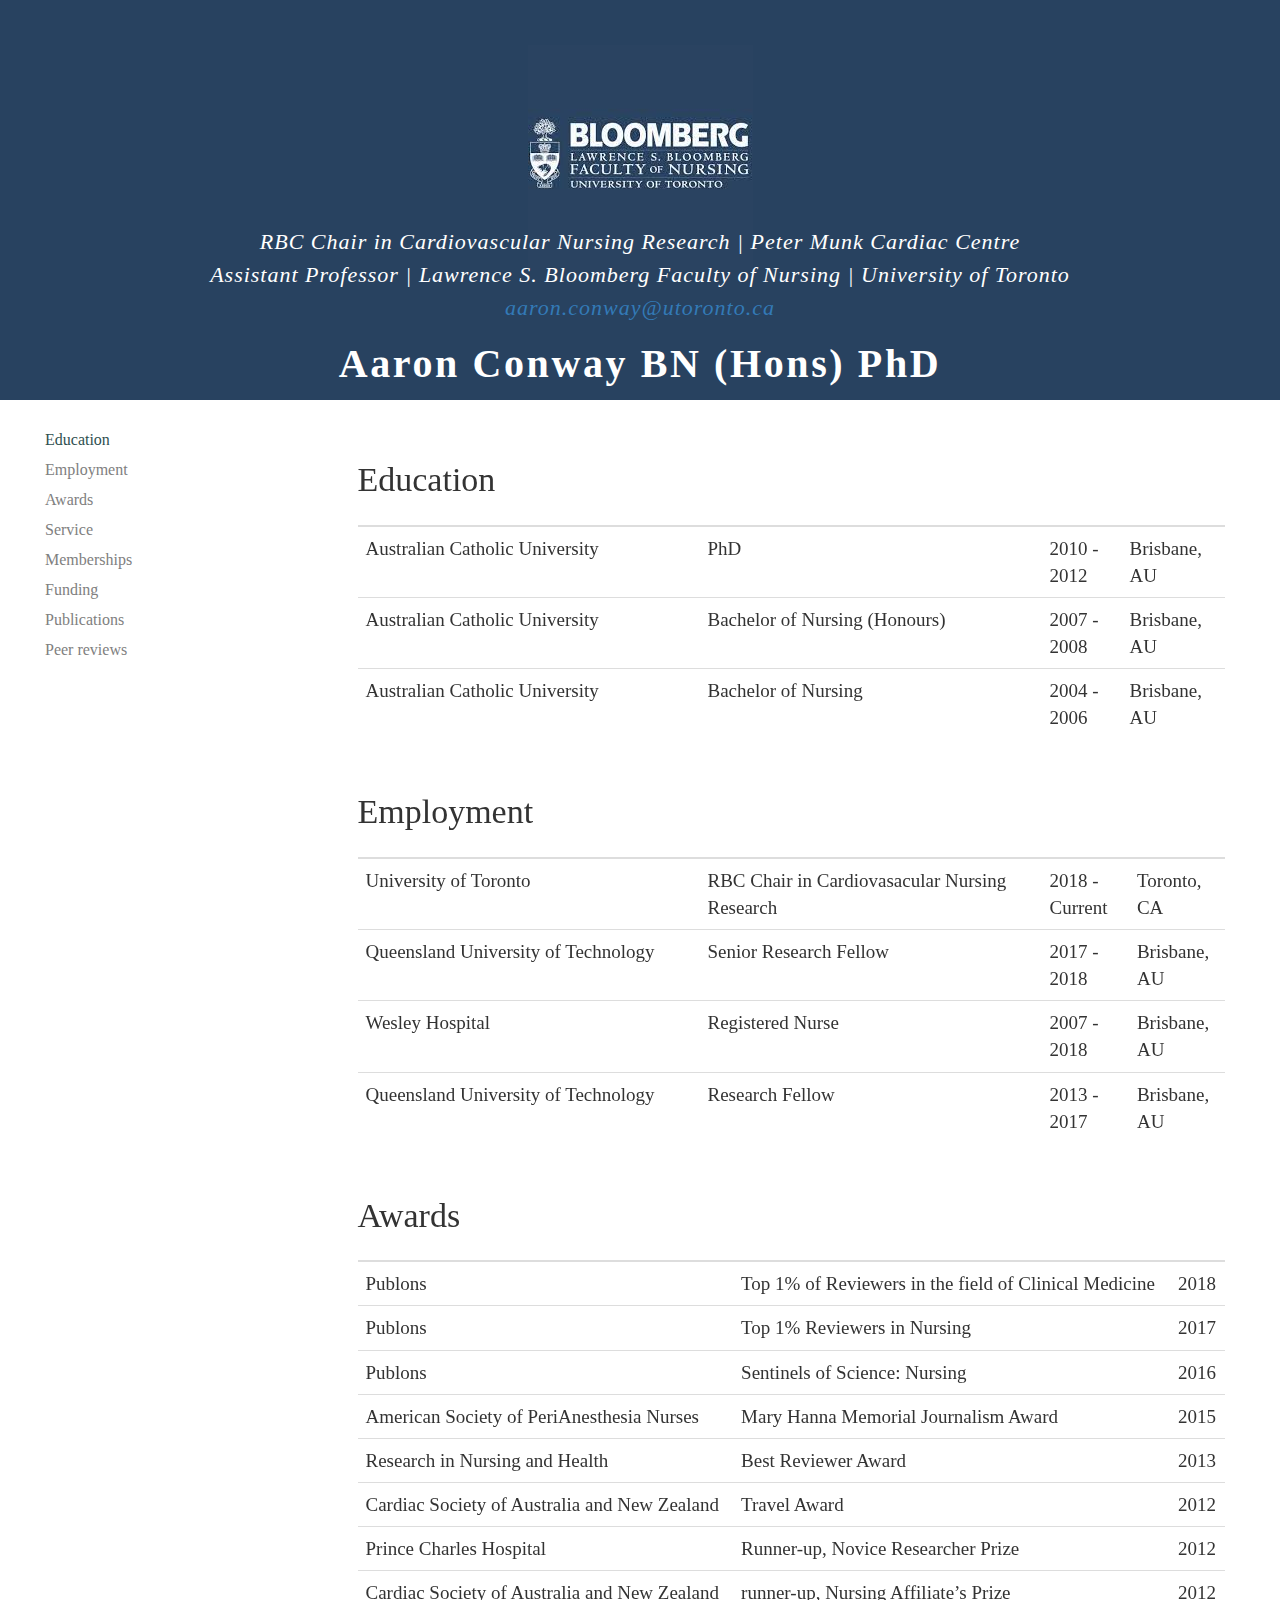
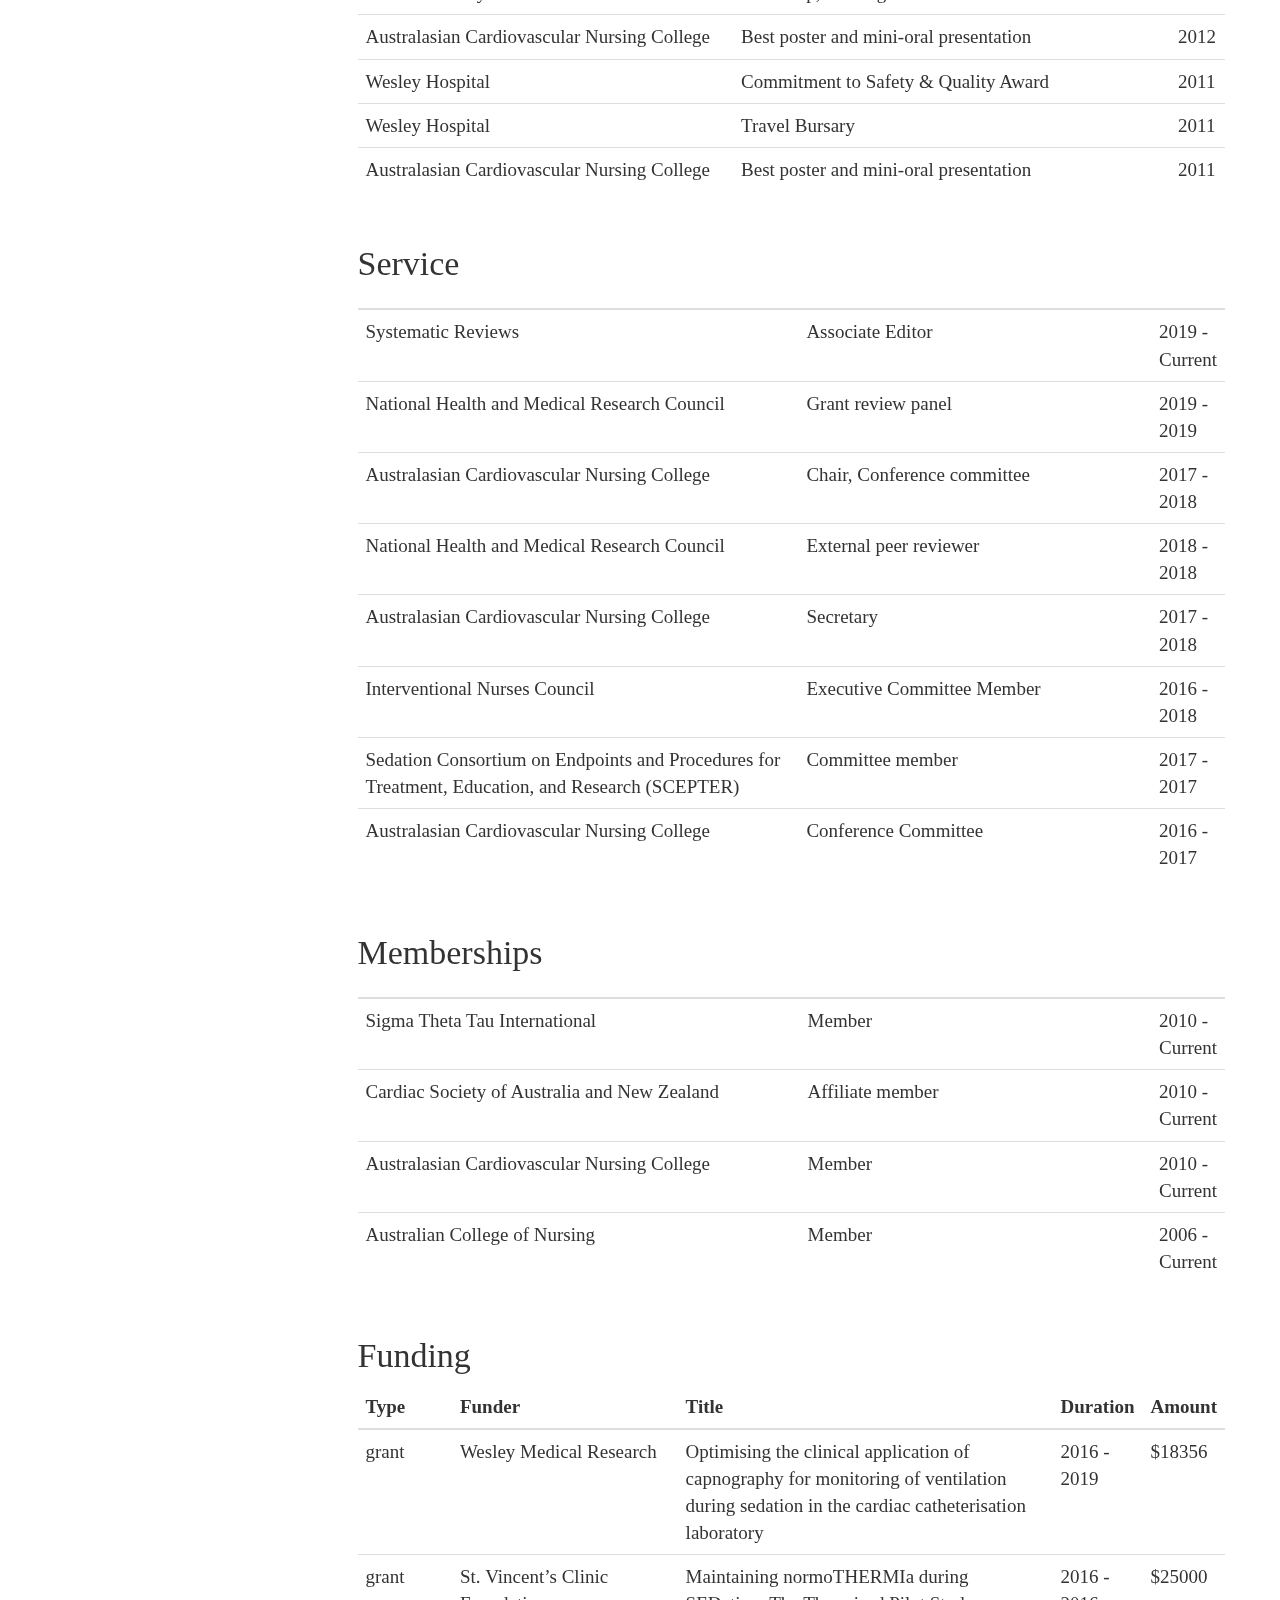
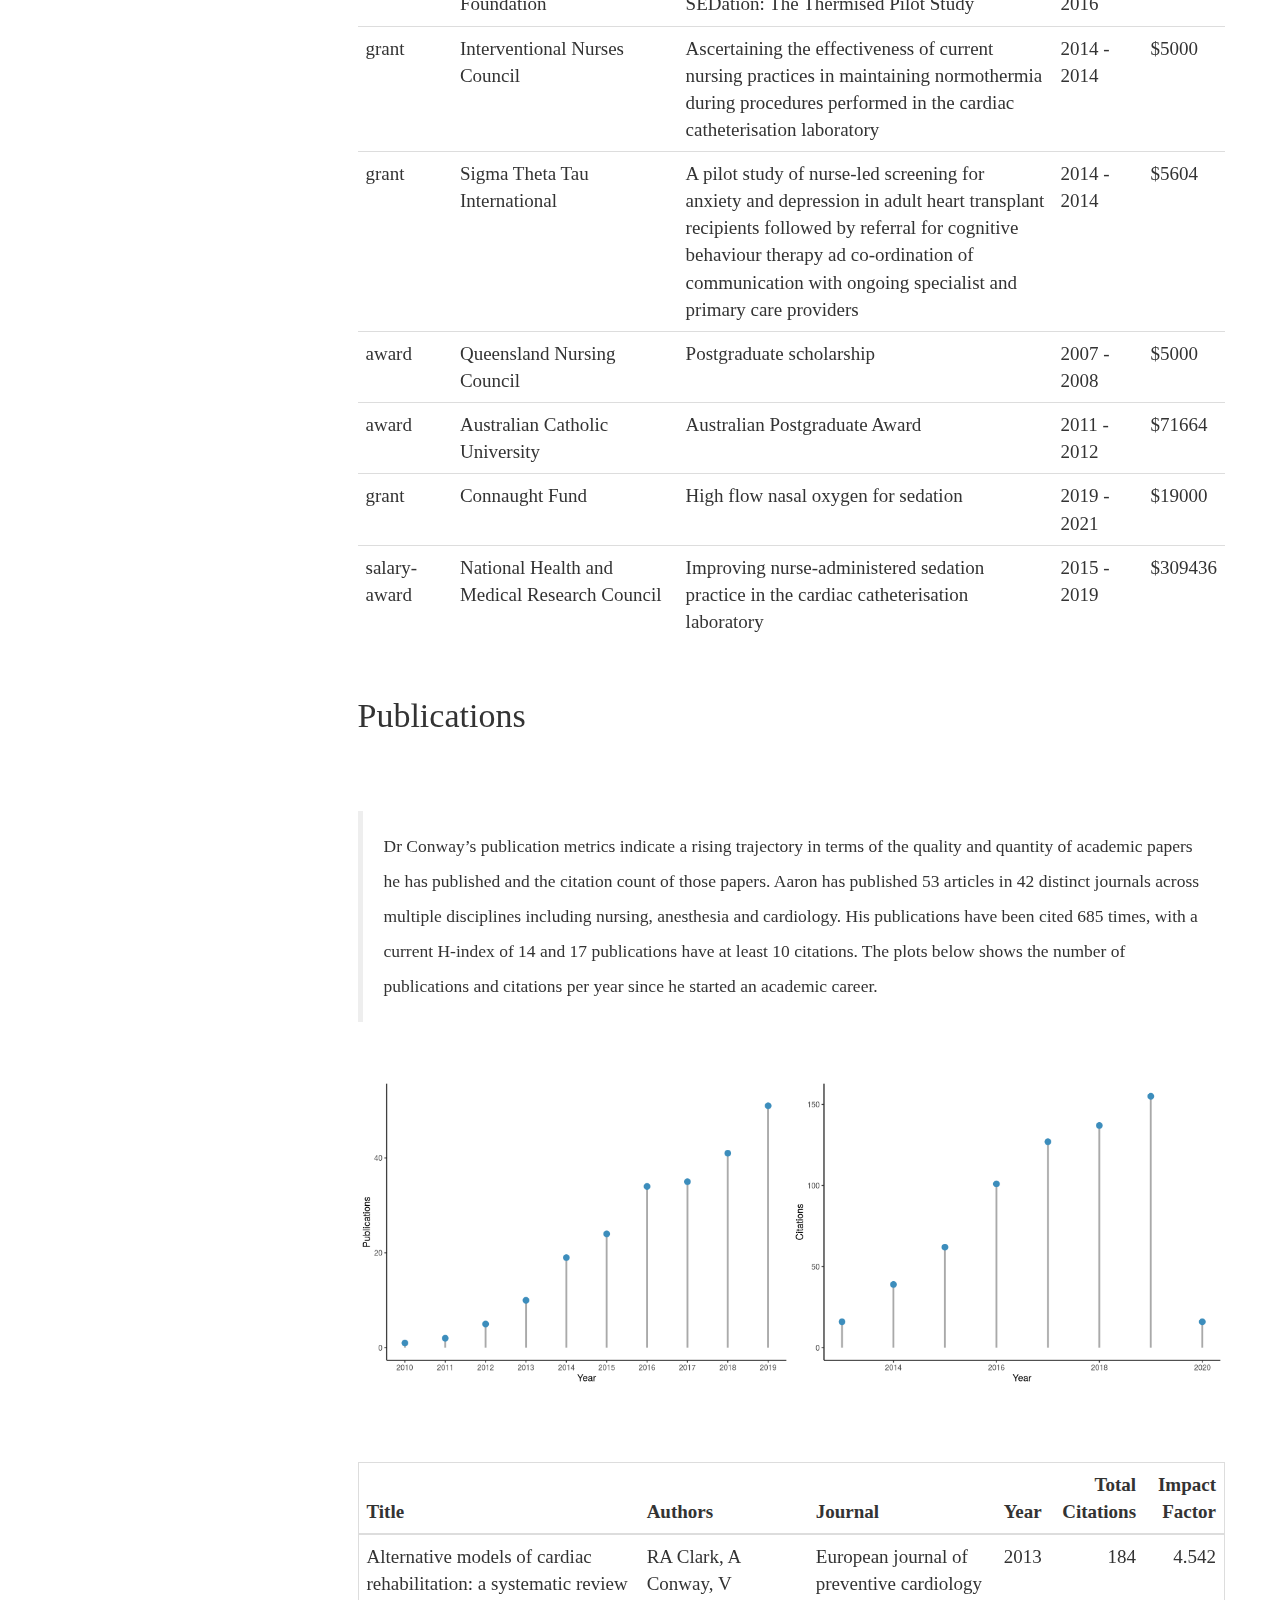
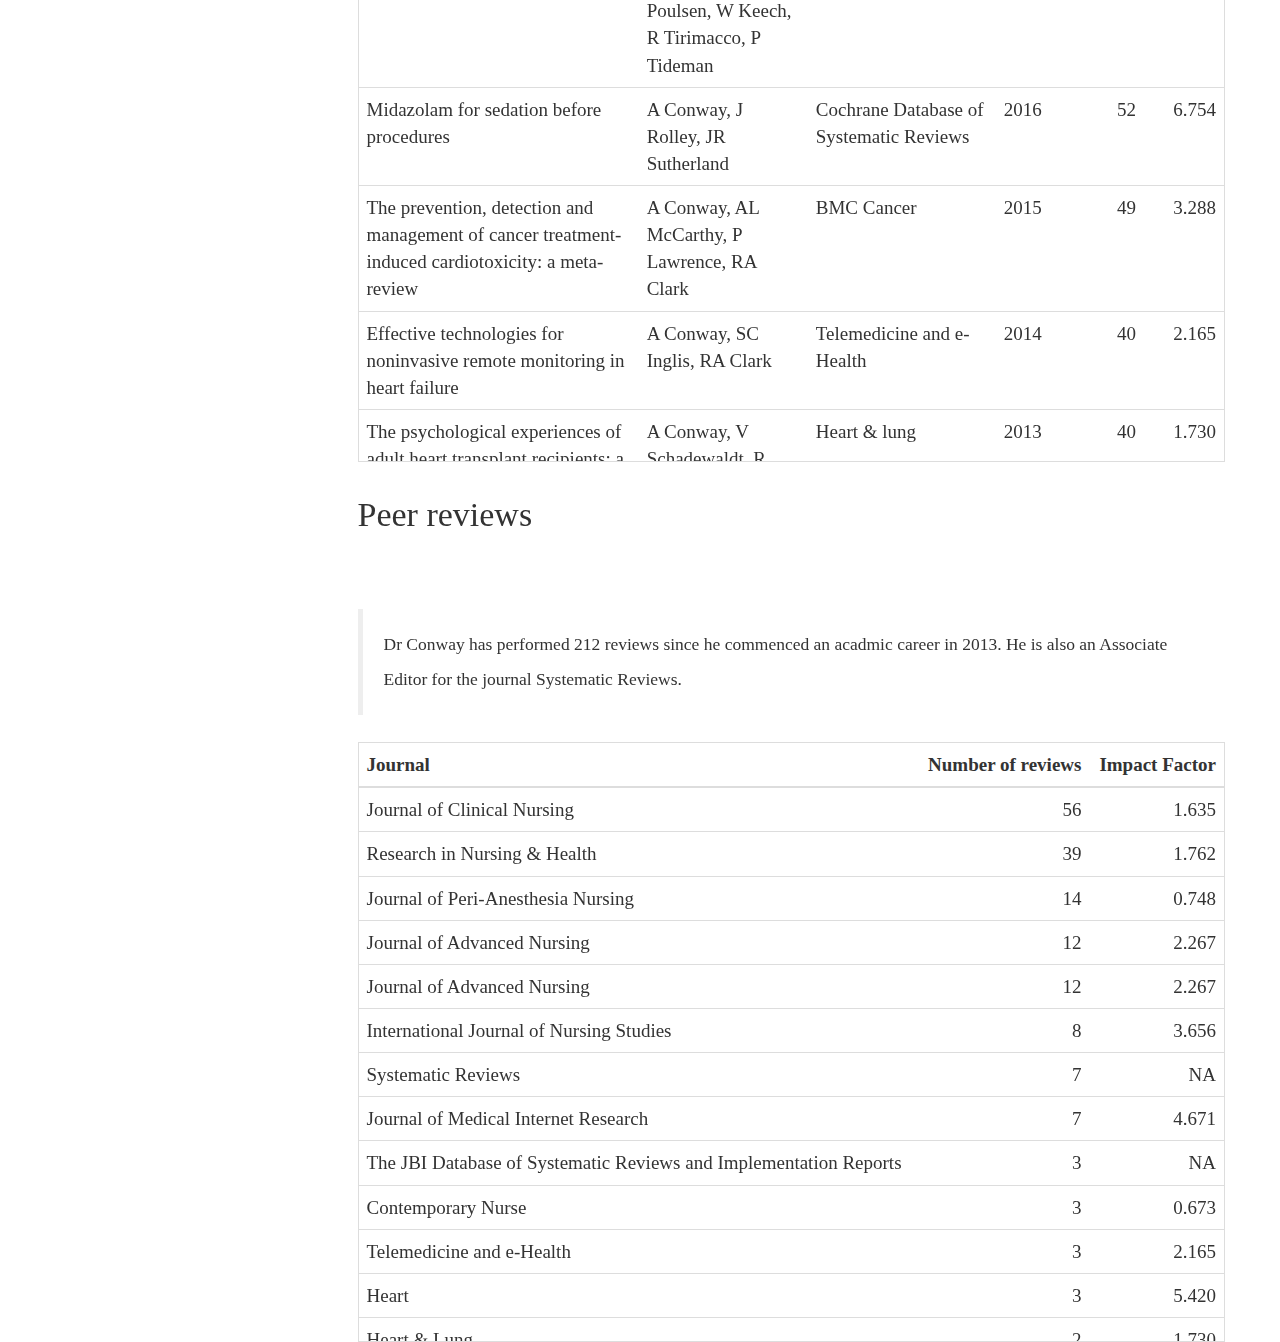
==== commit 5f072072: "br" ====
--- a/index.html
+++ b/index.html
@@ -1294,10 +1294,11 @@
     		<div class="image-text">
 <div class="lil-image-text">RBC Chair in Cardiovascular Nursing Research | Peter Munk Cardiac Centre<br>Assistant Professor | Lawrence S. Bloomberg Faculty of Nursing | University of Toronto<br><a href="mailto:aaron.conway@utoronto.ca" class="email">aaron.conway@utoronto.ca</a></div>
 <div class="big-image-text"><strong>Aaron Conway BN (Hons) PhD</strong></div>
+<br><br>
 			</div>
 
 </div>
-<br>
+
 
 
 
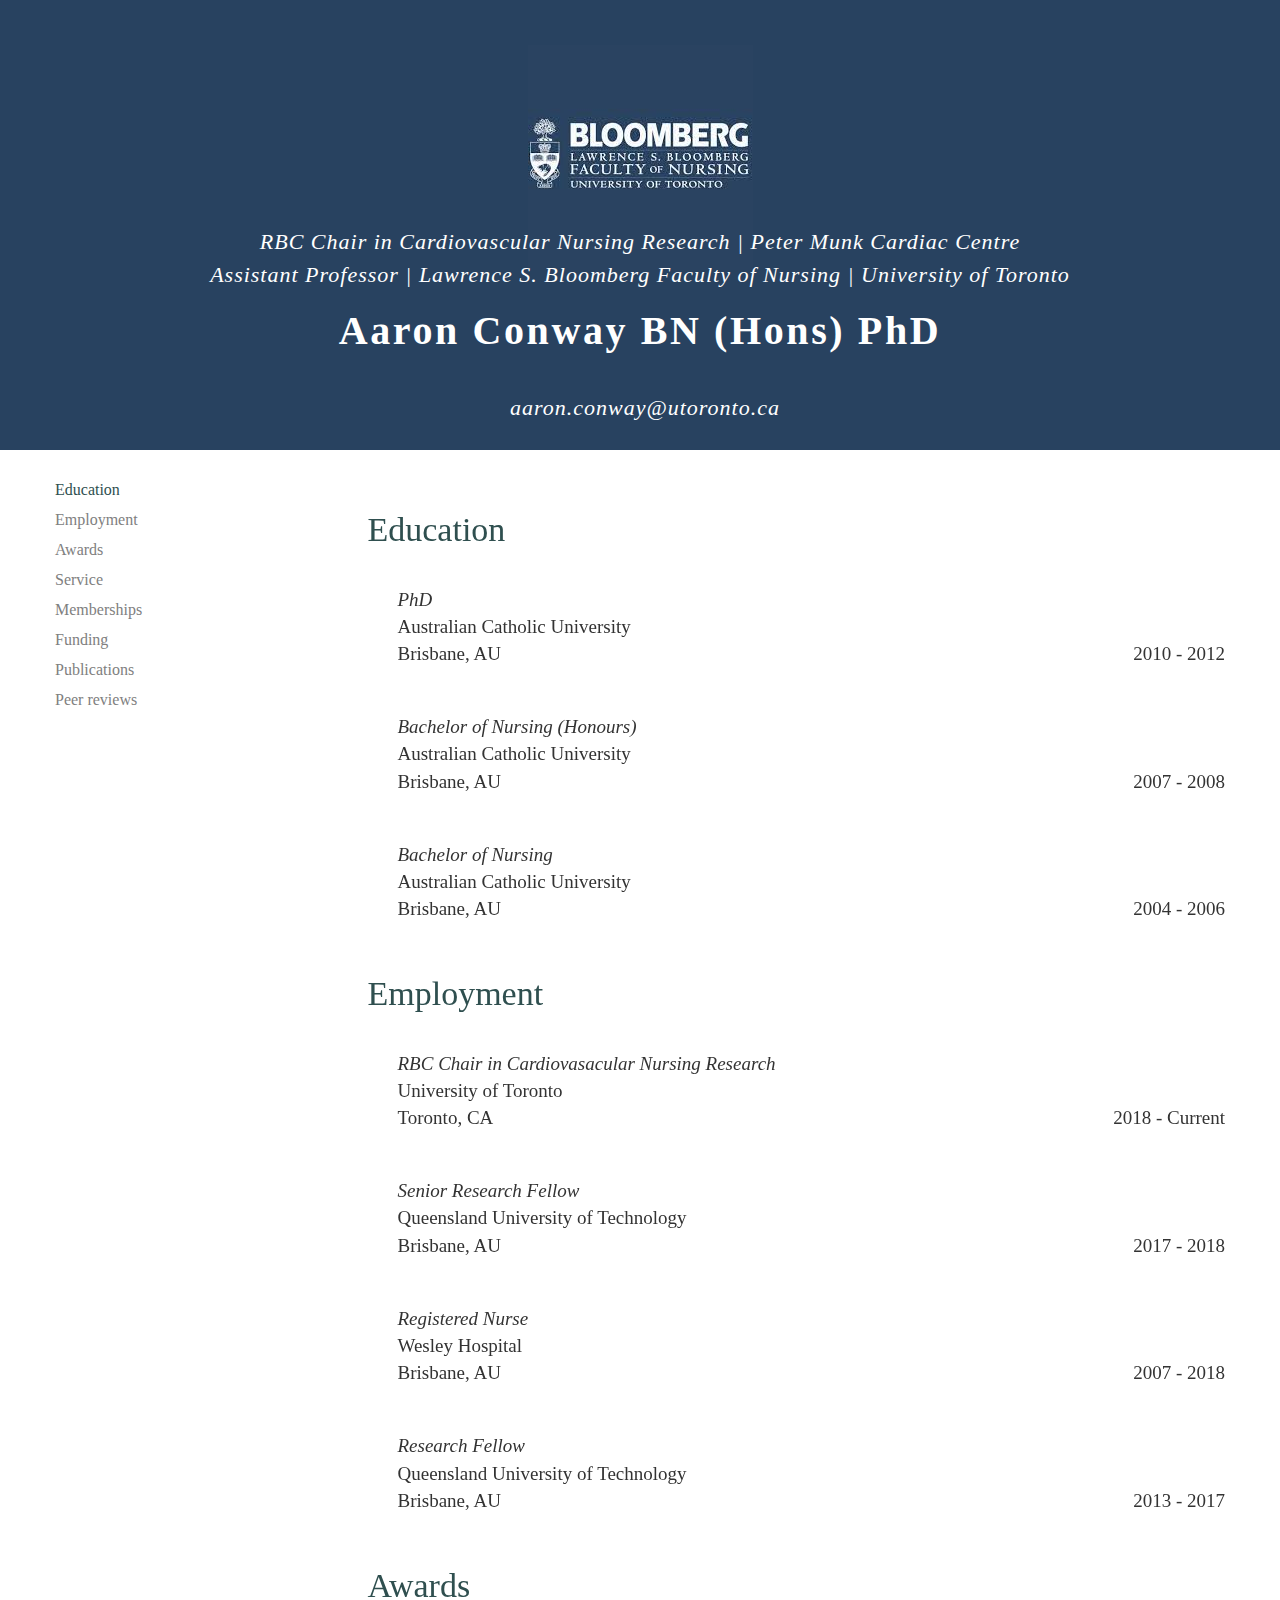
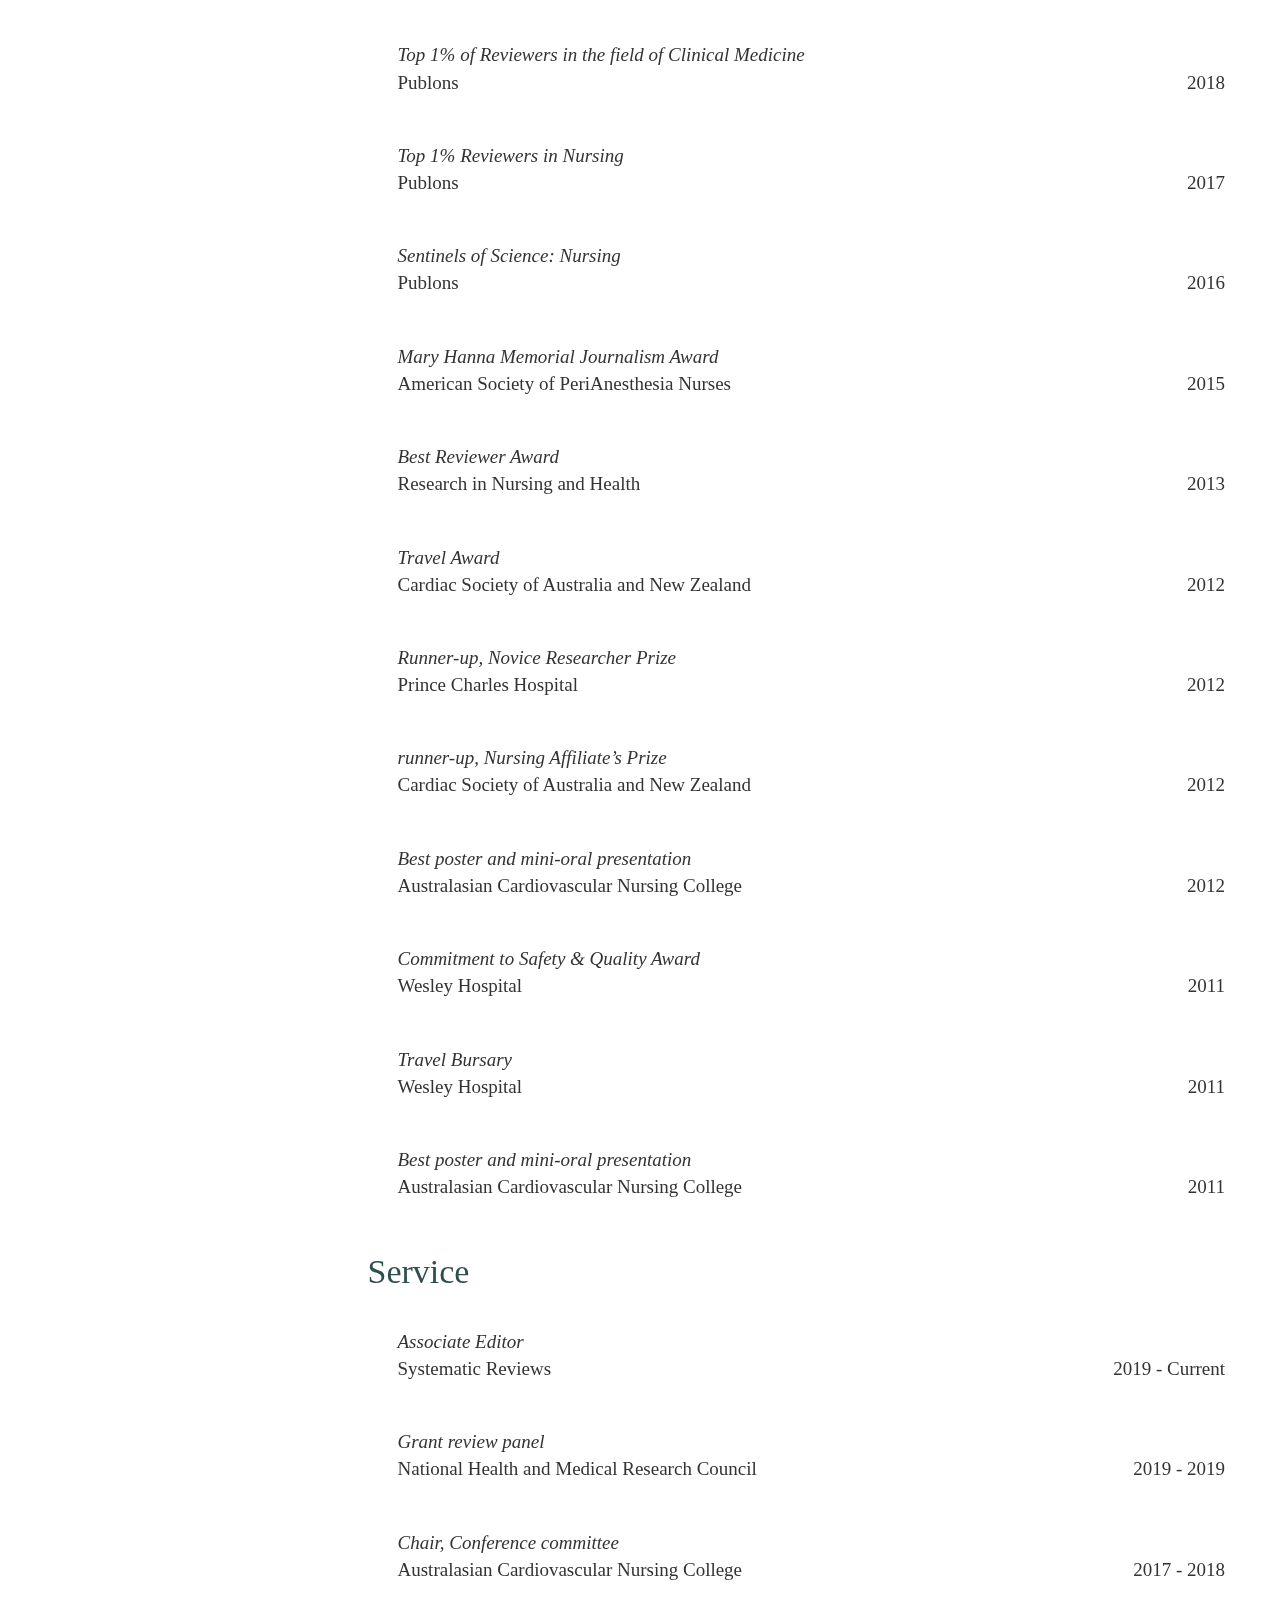
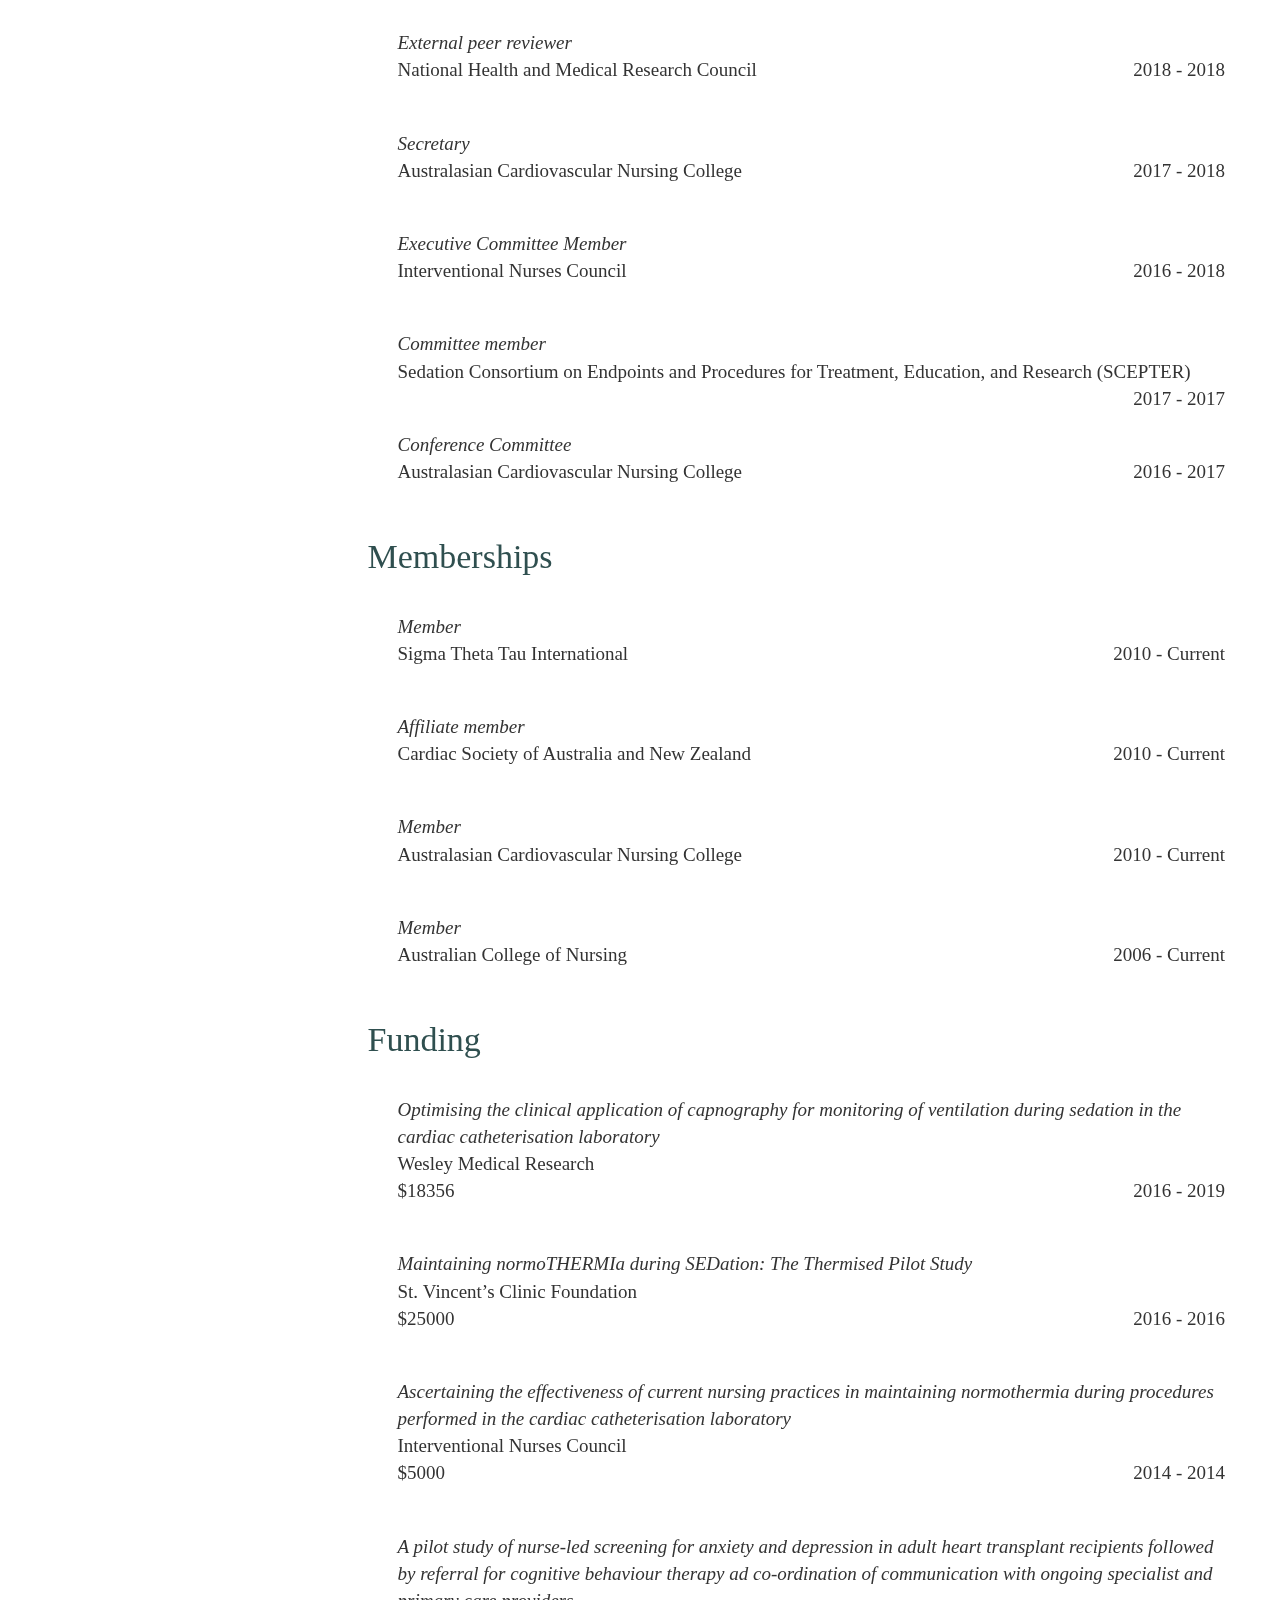
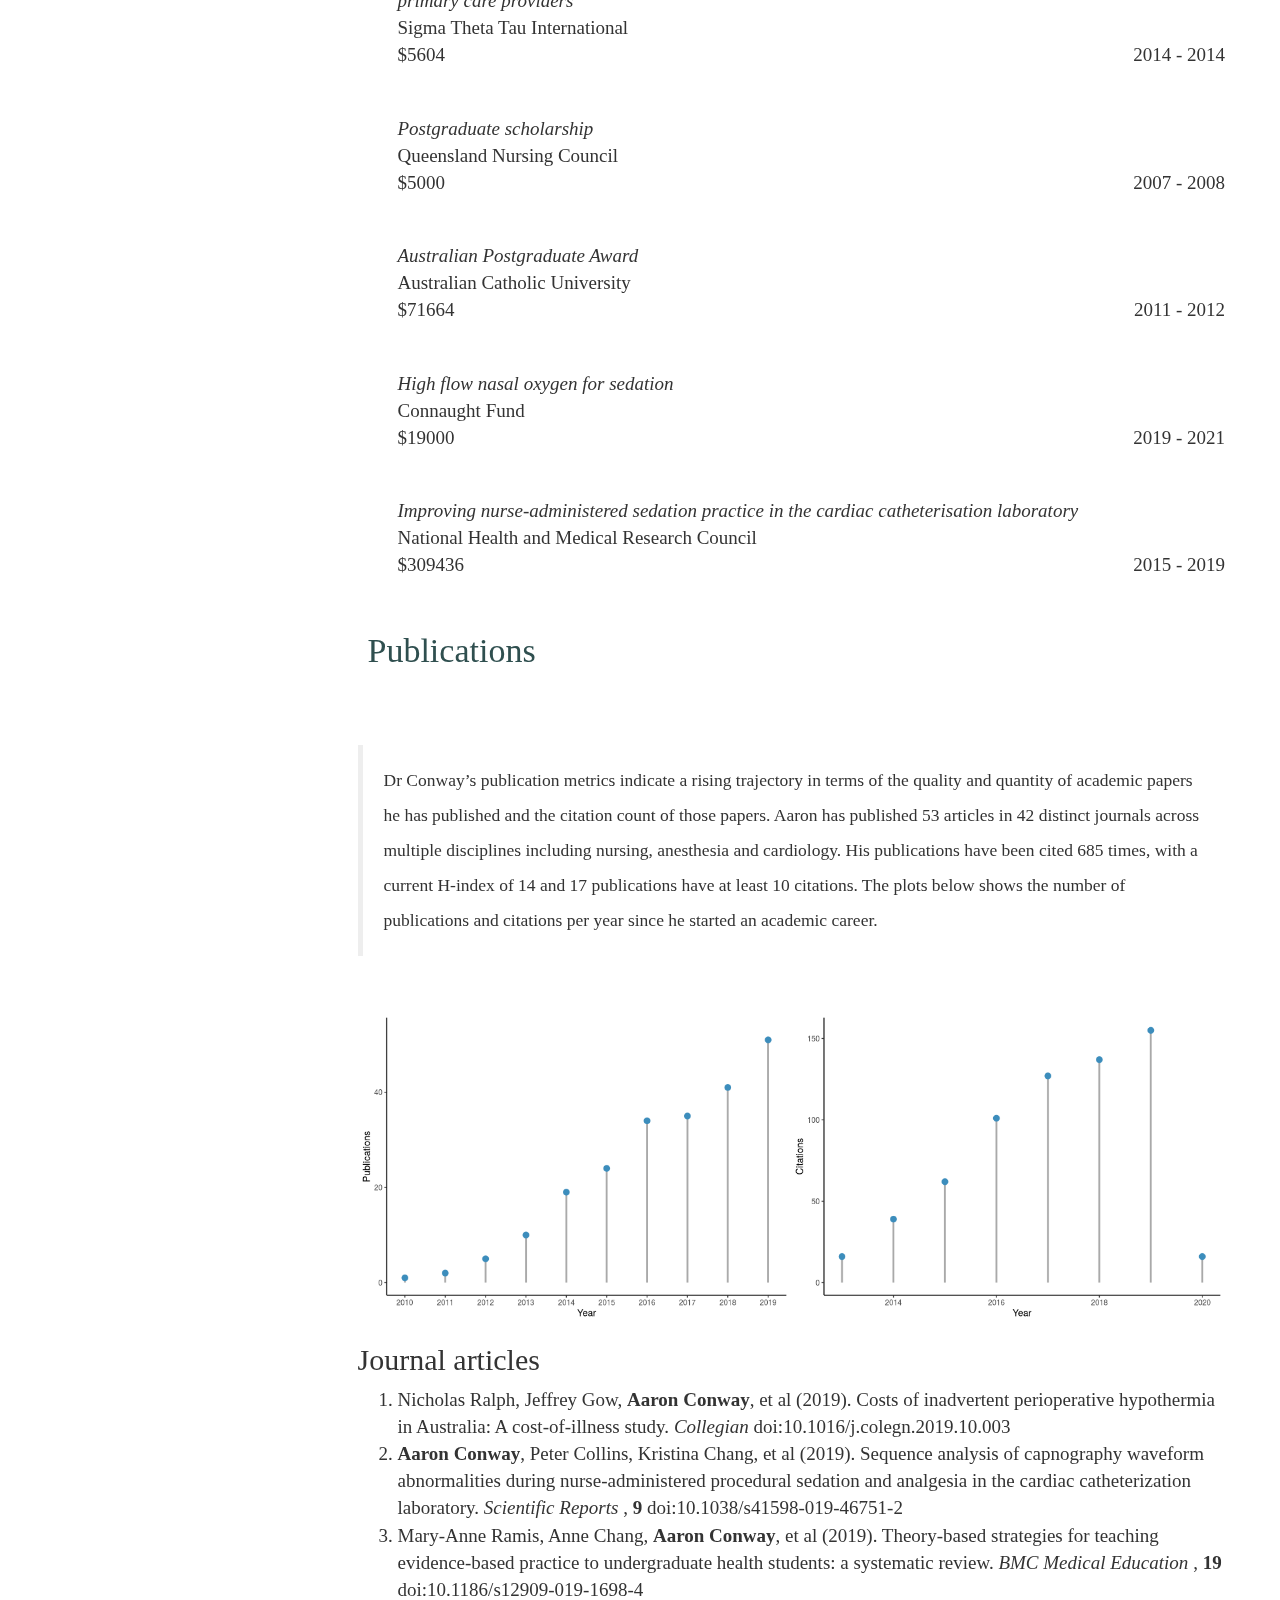
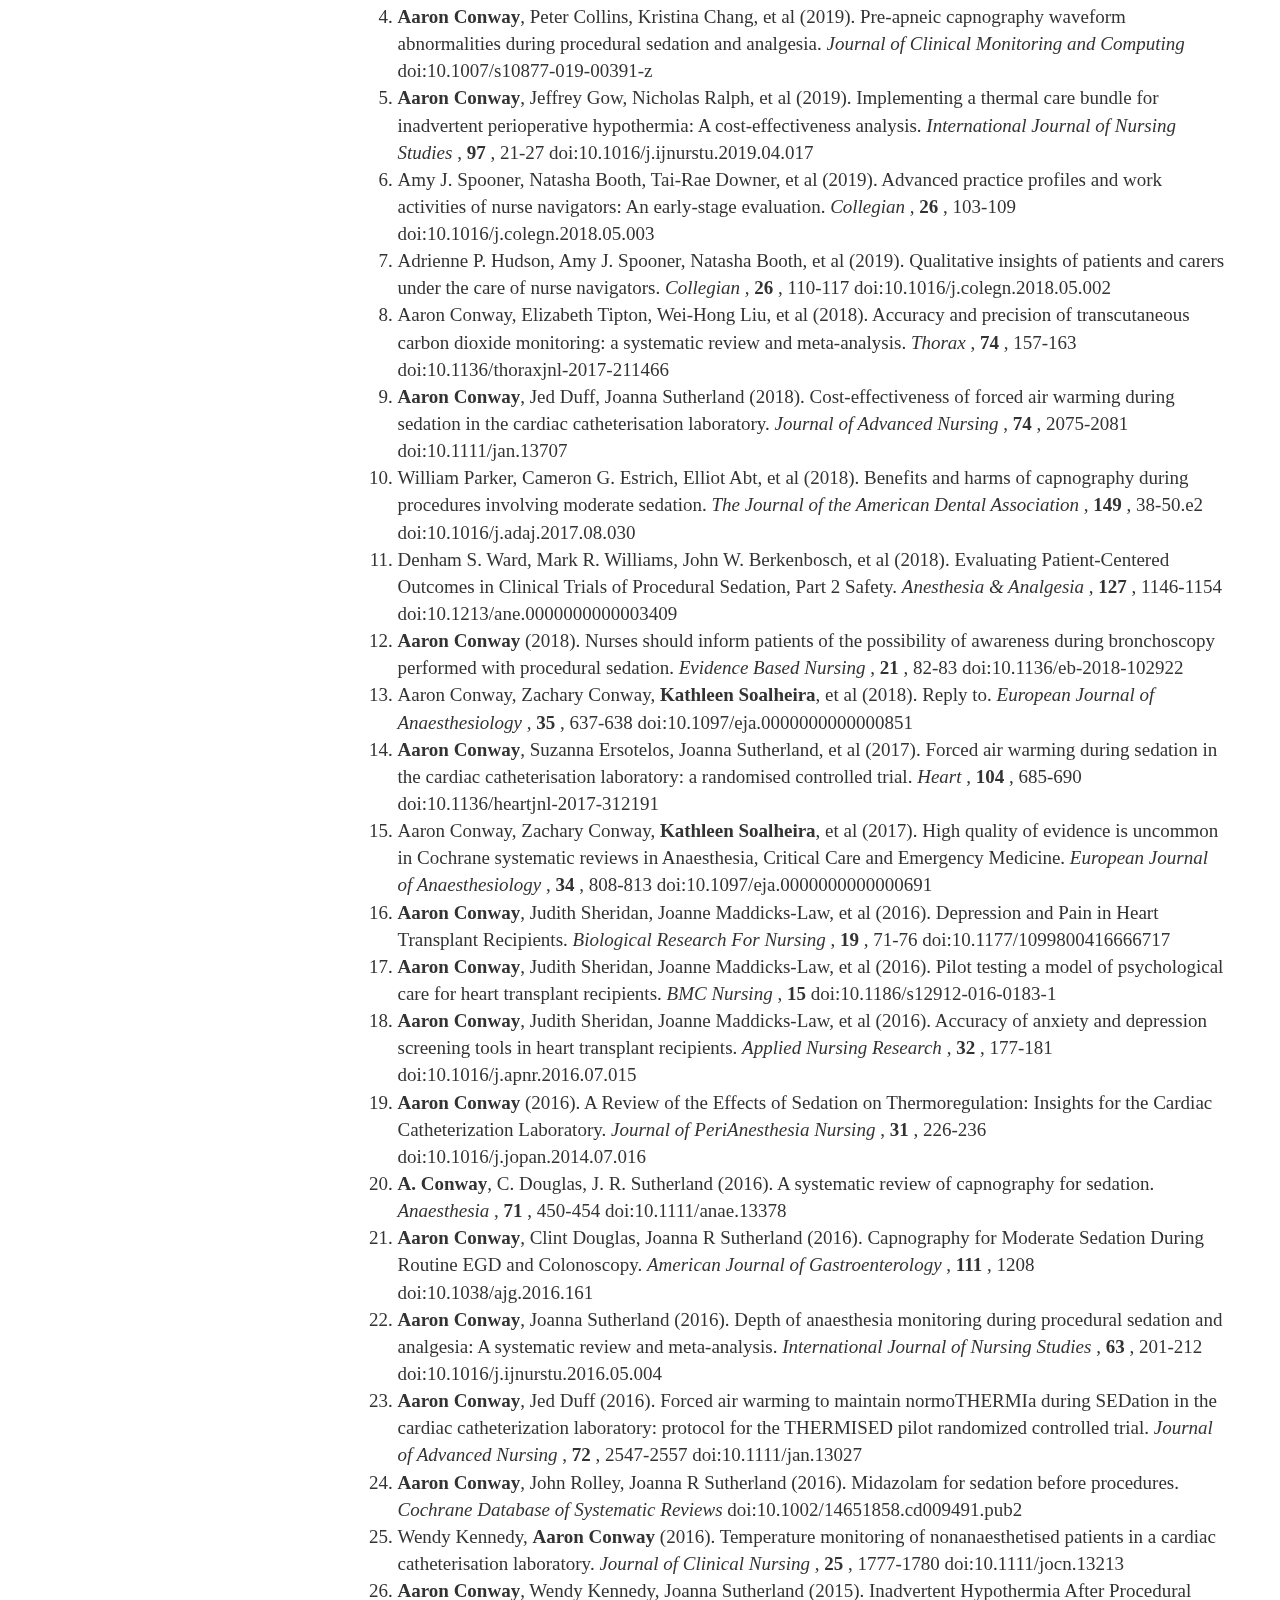
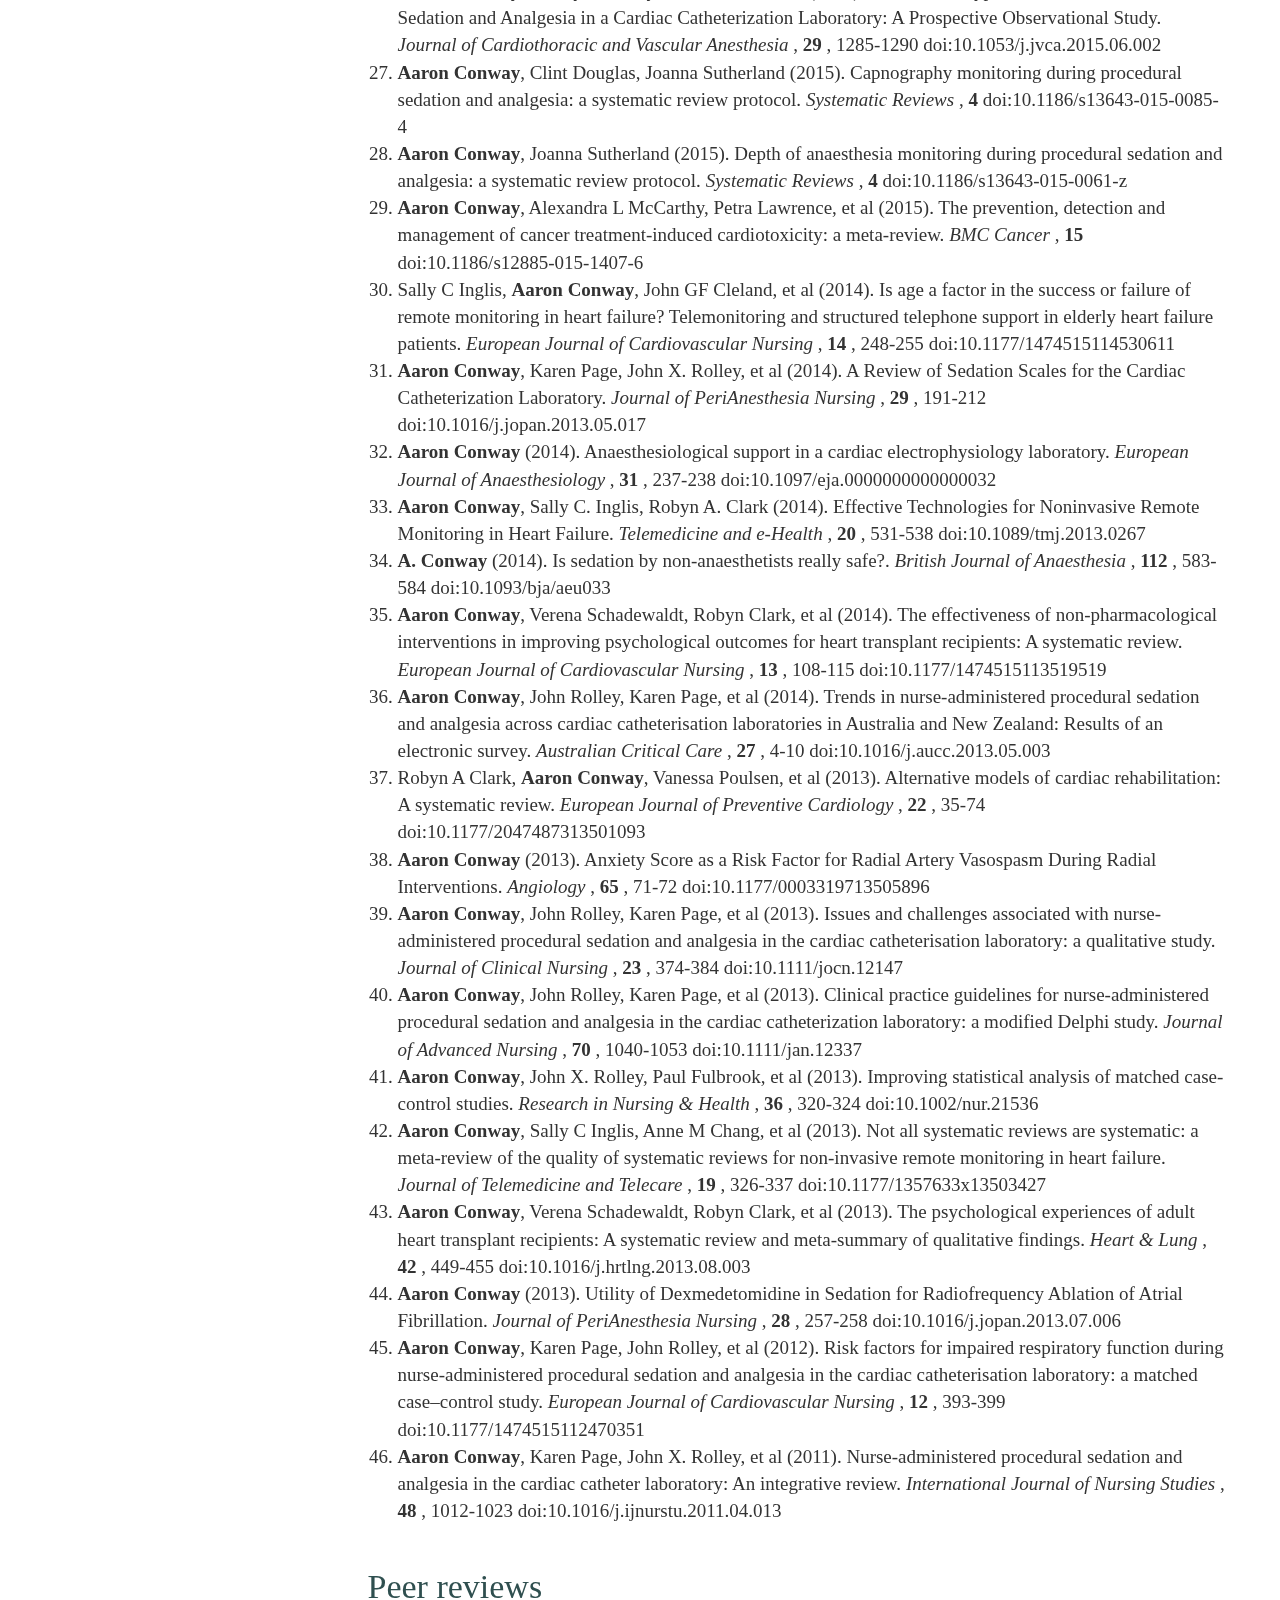
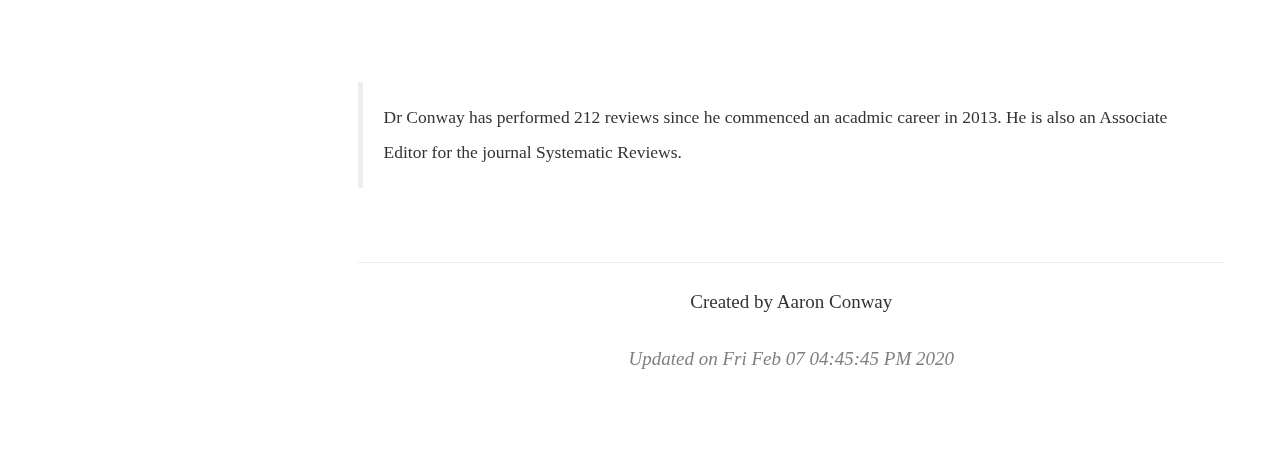
==== commit e73b7b32: "sys.time added" ====
--- a/index.html
+++ b/index.html
@@ -3,6 +3,9 @@
 <html>
 
 <head>
+<meta name="description" content="Aaron Conway Nursing Research">
+<script>window.FontAwesomeKitConfig = {"asyncLoading":{"enabled":true},"autoA11y":{"enabled":true},"baseUrl":"https://kit-pro.fontawesome.com","license":"pro","method":"css","minify":{"enabled":true},"v4shim":{"enabled":true},"version":"latest"};
+!function(){!function(){if(!(void 0===window.Element||"classList"in document.documentElement)){var e,t,n,i=Array.prototype,o=i.push,a=i.splice,s=i.join;r.prototype={add:function(e){this.contains(e)||(o.call(this,e),this.el.className=this.toString())},contains:function(e){return-1!=this.el.className.indexOf(e)},item:function(e){return this[e]||null},remove:function(e){if(this.contains(e)){for(var t=0;t<this.length&&this[t]!=e;t++);a.call(this,t,1),this.el.className=this.toString()}},toString:function(){return s.call(this," ")},toggle:function(e){return this.contains(e)?this.remove(e):this.add(e),this.contains(e)}},window.DOMTokenList=r,e=Element.prototype,t="classList",n=function(){return new r(this)},Object.defineProperty?Object.defineProperty(e,t,{get:n}):e.__defineGetter__(t,n)}function r(e){for(var t=(this.el=e).className.replace(/^\s+|\s+$/g,"").split(/\s+/),n=0;n<t.length;n++)o.call(this,t[n])}}();function f(e){var t,n,i,o;prefixesArray=e||["fa"],prefixesSelectorString="."+Array.prototype.join.call(e,",."),t=document.querySelectorAll(prefixesSelectorString),Array.prototype.forEach.call(t,function(e){n=e.getAttribute("title"),e.setAttribute("aria-hidden","true"),i=!e.nextElementSibling||!e.nextElementSibling.classList.contains("sr-only"),n&&i&&((o=document.createElement("span")).innerHTML=n,o.classList.add("sr-only"),e.parentNode.insertBefore(o,e.nextSibling))})}var e,t,u=function(e){var t=document.createElement("link");t.href=e,t.media="all",t.rel="stylesheet",document.getElementsByTagName("head")[0].appendChild(t)},m=function(e){!function(e,t,n){var i,o=window.document,a=o.createElement("link");if(t)i=t;else{var s=(o.body||o.getElementsByTagName("head")[0]).childNodes;i=s[s.length-1]}var r=o.styleSheets;a.rel="stylesheet",a.href=e,a.media="only x",function e(t){if(o.body)return t();setTimeout(function(){e(t)})}(function(){i.parentNode.insertBefore(a,t?i:i.nextSibling)});var l=function(e){for(var t=a.href,n=r.length;n--;)if(r[n].href===t)return e();setTimeout(function(){l(e)})};function c(){a.addEventListener&&a.removeEventListener("load",c),a.media=n||"all"}a.addEventListener&&a.addEventListener("load",c),(a.onloadcssdefined=l)(c)}(e)},n=function(e,t){var n=t&&void 0!==t.autoFetchSvg?t.autoFetchSvg:void 0,i=t&&void 0!==t.async?t.async:void 0,o=t&&void 0!==t.autoA11y?t.autoA11y:void 0,a=document.createElement("script"),s=document.scripts[0];a.src=e,void 0!==o&&a.setAttribute("data-auto-a11y",o?"true":"false"),n&&(a.setAttributeNode(document.createAttribute("data-auto-fetch-svg")),a.setAttribute("data-fetch-svg-from",t.fetchSvgFrom)),i&&a.setAttributeNode(document.createAttribute("defer")),s.parentNode.appendChild(a)};function h(e,t){var n=t&&t.shim?e.license+"-v4-shims":e.license,i=t&&t.minify?".min":"";return e.baseUrl+"/releases/"+("latest"===e.version?"latest":"v".concat(e.version))+"/"+e.method+"/"+n+i+"."+e.method}try{if(window.FontAwesomeKitConfig){var i=window.FontAwesomeKitConfig;"js"===i.method&&(t={async:(e=i).asyncLoading.enabled,autoA11y:e.autoA11y.enabled},"pro"===e.license&&(t.autoFetchSvg=!0,t.fetchSvgFrom=e.baseUrl+"/releases/"+("latest"===e.version?"latest":"v".concat(e.version))+"/svgs"),e.v4shim.enabled&&n(h(e,{shim:!0,minify:e.minify.enabled})),n(h(e,{minify:e.minify.enabled}),t)),"css"===i.method&&function(e){var t,n,i,o,a,s,r,l,c=f.bind(f,["fa","fab","fas","far","fal"]);e.autoA11y.enabled&&(n=c,o=[],a=document,s=a.documentElement.doScroll,r="DOMContentLoaded",(l=(s?/^loaded|^c/:/^loaded|^i|^c/).test(a.readyState))||a.addEventListener(r,i=function(){for(a.removeEventListener(r,i),l=1;i=o.shift();)i()}),l?setTimeout(n,0):o.push(n),t=c,"undefined"!=typeof MutationObserver&&new MutationObserver(t).observe(document,{childList:!0,subtree:!0})),e.v4shim.enabled&&(e.asyncLoading.enabled?m(h(e,{shim:!0,minify:e.minify.enabled})):u(h(e,{shim:!0,minify:e.minify.enabled})));var d=h(e,{minify:e.minify.enabled});e.asyncLoading.enabled?m(d):u(d)}(i)}}catch(e){}}();</script>
   
     <style type="text/css; charset=utf-8">@font-face {
 font-family: 'Lato';
@@ -1276,15 +1279,6 @@
 };
 
 </script>
-<script>$(document).ready(function(){
-    if (typeof $('[data-toggle="tooltip"]').tooltip === 'function') {
-        $('[data-toggle="tooltip"]').tooltip();
-    }
-    if ($('[data-toggle="popover"]').popover === 'function') {
-        $('[data-toggle="popover"]').popover();
-    }
-});
-</script>
 
 <div class="parallax">
     <div class="myimg">
@@ -1292,9 +1286,11 @@
     </a> 
     </div>
     		<div class="image-text">
-<div class="lil-image-text">RBC Chair in Cardiovascular Nursing Research | Peter Munk Cardiac Centre<br>Assistant Professor | Lawrence S. Bloomberg Faculty of Nursing | University of Toronto<br><a href="mailto:aaron.conway@utoronto.ca" class="email">aaron.conway@utoronto.ca</a></div>
-<div class="big-image-text"><strong>Aaron Conway BN (Hons) PhD</strong></div>
-<br><br>
+<div class="lil-image-text">RBC Chair in Cardiovascular Nursing Research | Peter Munk Cardiac Centre<br>Assistant Professor | Lawrence S. Bloomberg Faculty of Nursing | University of Toronto</div>
+<div class="big-image-text"><strong>Aaron Conway BN (Hons) PhD</strong><br><br>
+<div class="lil-image-text"><i class="fas fa-envelope"></i> <a href="mailto:aaron.conway@utoronto.ca">aaron.conway@utoronto.ca</a></div>
+
+</div>
 			</div>
 
 </div>
@@ -1341,6 +1337,7 @@
 font-family: et-book, Palatino, "Palatino Linotype", "Palatino LT STD", "Book Antiqua", Georgia, serif;
 }
 h1 {
+color: DarkSlateGray;
 padding-top: 2em !important;
 margin-top: -1em !important;
 }
@@ -1482,6 +1479,11 @@
 .button:hover {
 background-color: white;
 color: DarkSlateGray;
+text-decoration: none !important;
+}
+a {
+color: inherit;
+border: none;
 text-decoration: none !important;
 }
 a.button-landing-page {
@@ -1714,7 +1716,7 @@
 .parallax { 
 background-image: url([data-uri]);
 
-height: 400px; 
+height: 450px; 
 background-attachment: fixed;
 background-position: center;
 background-repeat: no-repeat;
@@ -1729,7 +1731,11 @@
 color: white;
 padding-top: 0px;
 text-align: center; display:block;
-}</style>
+}
+i {
+margin-right: 10px;
+}
+</style>
 
 
 
@@ -1935,2280 +1941,376 @@
 
 
 <div id="education" class="section level1">
-<h1>Education</h1>
-<table class="table table-hover" style="margin-left: auto; margin-right: auto;">
-<thead>
-<tr>
-<th style="text-align:left;">
-</th>
-<th style="text-align:left;">
-</th>
-<th style="text-align:left;">
-</th>
-<th style="text-align:left;">
-</th>
-</tr>
-</thead>
-<tbody>
-<tr>
-<td style="text-align:left;width: 18em; ">
-Australian Catholic University
-</td>
-<td style="text-align:left;width: 18em; ">
-PhD
-</td>
-<td style="text-align:left;">
-2010 - 2012
-</td>
-<td style="text-align:left;">
-Brisbane, AU
-</td>
-</tr>
-<tr>
-<td style="text-align:left;width: 18em; ">
-Australian Catholic University
-</td>
-<td style="text-align:left;width: 18em; ">
-Bachelor of Nursing (Honours)
-</td>
-<td style="text-align:left;">
-2007 - 2008
-</td>
-<td style="text-align:left;">
-Brisbane, AU
-</td>
-</tr>
-<tr>
-<td style="text-align:left;width: 18em; ">
-Australian Catholic University
-</td>
-<td style="text-align:left;width: 18em; ">
-Bachelor of Nursing
-</td>
-<td style="text-align:left;">
-2004 - 2006
-</td>
-<td style="text-align:left;">
-Brisbane, AU
-</td>
-</tr>
-</tbody>
-</table>
+<h1><i class="fas fa-user-graduate fa-fw"></i> Education</h1>
+<br>
+<ul style="list-style-type:none;">
+<li>
+<em>PhD</em><br>Australian Catholic University<br>Brisbane, AU <span style="float:right;">2010 - 2012</span>
+</li>
+</ul>
+<br>
+<ul style="list-style-type:none;">
+<li>
+<em>Bachelor of Nursing (Honours)</em><br>Australian Catholic University<br>Brisbane, AU <span style="float:right;">2007 - 2008</span>
+</li>
+</ul>
+<br>
+<ul style="list-style-type:none;">
+<li>
+<em>Bachelor of Nursing</em><br>Australian Catholic University<br>Brisbane, AU <span style="float:right;">2004 - 2006</span>
+</li>
+</ul>
 </div>
 <div id="employment" class="section level1">
-<h1>Employment</h1>
-<table class="table table-hover" style="margin-left: auto; margin-right: auto;">
-<thead>
-<tr>
-<th style="text-align:left;">
-</th>
-<th style="text-align:left;">
-</th>
-<th style="text-align:left;">
-</th>
-<th style="text-align:left;">
-</th>
-</tr>
-</thead>
-<tbody>
-<tr>
-<td style="text-align:left;width: 18em; ">
-University of Toronto
-</td>
-<td style="text-align:left;width: 18em; ">
-RBC Chair in Cardiovasacular Nursing Research
-</td>
-<td style="text-align:left;">
-2018 - Current
-</td>
-<td style="text-align:left;">
-Toronto, CA
-</td>
-</tr>
-<tr>
-<td style="text-align:left;width: 18em; ">
-Queensland University of Technology
-</td>
-<td style="text-align:left;width: 18em; ">
-Senior Research Fellow
-</td>
-<td style="text-align:left;">
-2017 - 2018
-</td>
-<td style="text-align:left;">
-Brisbane, AU
-</td>
-</tr>
-<tr>
-<td style="text-align:left;width: 18em; ">
-Wesley Hospital
-</td>
-<td style="text-align:left;width: 18em; ">
-Registered Nurse
-</td>
-<td style="text-align:left;">
-2007 - 2018
-</td>
-<td style="text-align:left;">
-Brisbane, AU
-</td>
-</tr>
-<tr>
-<td style="text-align:left;width: 18em; ">
-Queensland University of Technology
-</td>
-<td style="text-align:left;width: 18em; ">
-Research Fellow
-</td>
-<td style="text-align:left;">
-2013 - 2017
-</td>
-<td style="text-align:left;">
-Brisbane, AU
-</td>
-</tr>
-</tbody>
-</table>
-<!-- orcid api version 3.0 change to rorcid function -->
+<h1><i class="fas fa-briefcase fa-fw"></i> Employment</h1>
+<br>
+<ul style="list-style-type:none;">
+<li>
+<em>RBC Chair in Cardiovasacular Nursing Research</em><br>University of Toronto<br>Toronto, CA <span style="float:right;">2018 - Current</span>
+</li>
+</ul>
+<br>
+<ul style="list-style-type:none;">
+<li>
+<em>Senior Research Fellow</em><br>Queensland University of Technology<br>Brisbane, AU <span style="float:right;">2017 - 2018</span>
+</li>
+</ul>
+<br>
+<ul style="list-style-type:none;">
+<li>
+<em>Registered Nurse</em><br>Wesley Hospital<br>Brisbane, AU <span style="float:right;">2007 - 2018</span>
+</li>
+</ul>
+<br>
+<ul style="list-style-type:none;">
+<li>
+<em>Research Fellow</em><br>Queensland University of Technology<br>Brisbane, AU <span style="float:right;">2013 - 2017</span>
+</li>
+</ul>
 </div>
 <div id="awards" class="section level1">
-<h1>Awards</h1>
-<table class="table table-hover" style="margin-left: auto; margin-right: auto;">
-<thead>
-<tr>
-<th style="text-align:left;">
-</th>
-<th style="text-align:left;">
-</th>
-<th style="text-align:left;">
-</th>
-</tr>
-</thead>
-<tbody>
-<tr>
-<td style="text-align:left;">
-Publons
-</td>
-<td style="text-align:left;">
-Top 1% of Reviewers in the field of Clinical Medicine
-</td>
-<td style="text-align:left;">
-2018
-</td>
-</tr>
-<tr>
-<td style="text-align:left;">
-Publons
-</td>
-<td style="text-align:left;">
-Top 1% Reviewers in Nursing
-</td>
-<td style="text-align:left;">
-2017
-</td>
-</tr>
-<tr>
-<td style="text-align:left;">
-Publons
-</td>
-<td style="text-align:left;">
-Sentinels of Science: Nursing
-</td>
-<td style="text-align:left;">
-2016
-</td>
-</tr>
-<tr>
-<td style="text-align:left;">
-American Society of PeriAnesthesia Nurses
-</td>
-<td style="text-align:left;">
-Mary Hanna Memorial Journalism Award
-</td>
-<td style="text-align:left;">
-2015
-</td>
-</tr>
-<tr>
-<td style="text-align:left;">
-Research in Nursing and Health
-</td>
-<td style="text-align:left;">
-Best Reviewer Award
-</td>
-<td style="text-align:left;">
-2013
-</td>
-</tr>
-<tr>
-<td style="text-align:left;">
-Cardiac Society of Australia and New Zealand
-</td>
-<td style="text-align:left;">
-Travel Award
-</td>
-<td style="text-align:left;">
-2012
-</td>
-</tr>
-<tr>
-<td style="text-align:left;">
-Prince Charles Hospital
-</td>
-<td style="text-align:left;">
-Runner-up, Novice Researcher Prize
-</td>
-<td style="text-align:left;">
-2012
-</td>
-</tr>
-<tr>
-<td style="text-align:left;">
-Cardiac Society of Australia and New Zealand
-</td>
-<td style="text-align:left;">
-runner-up, Nursing Affiliate’s Prize
-</td>
-<td style="text-align:left;">
-2012
-</td>
-</tr>
-<tr>
-<td style="text-align:left;">
-Australasian Cardiovascular Nursing College
-</td>
-<td style="text-align:left;">
-Best poster and mini-oral presentation
-</td>
-<td style="text-align:left;">
-2012
-</td>
-</tr>
-<tr>
-<td style="text-align:left;">
-Wesley Hospital
-</td>
-<td style="text-align:left;">
-Commitment to Safety &amp; Quality Award
-</td>
-<td style="text-align:left;">
-2011
-</td>
-</tr>
-<tr>
-<td style="text-align:left;">
-Wesley Hospital
-</td>
-<td style="text-align:left;">
-Travel Bursary
-</td>
-<td style="text-align:left;">
-2011
-</td>
-</tr>
-<tr>
-<td style="text-align:left;">
-Australasian Cardiovascular Nursing College
-</td>
-<td style="text-align:left;">
-Best poster and mini-oral presentation
-</td>
-<td style="text-align:left;">
-2011
-</td>
-</tr>
-</tbody>
-</table>
+<h1><i class="fas fa-file-certificate fa-fw"></i> Awards</h1>
+<br>
+<ul style="list-style-type:none;">
+<li>
+<em>Top 1% of Reviewers in the field of Clinical Medicine</em><br>Publons <span style="float:right;">2018</span>
+</li>
+</ul>
+<br>
+<ul style="list-style-type:none;">
+<li>
+<em>Top 1% Reviewers in Nursing</em><br>Publons <span style="float:right;">2017</span>
+</li>
+</ul>
+<br>
+<ul style="list-style-type:none;">
+<li>
+<em>Sentinels of Science: Nursing</em><br>Publons <span style="float:right;">2016</span>
+</li>
+</ul>
+<br>
+<ul style="list-style-type:none;">
+<li>
+<em>Mary Hanna Memorial Journalism Award</em><br>American Society of PeriAnesthesia Nurses <span style="float:right;">2015</span>
+</li>
+</ul>
+<br>
+<ul style="list-style-type:none;">
+<li>
+<em>Best Reviewer Award</em><br>Research in Nursing and Health <span style="float:right;">2013</span>
+</li>
+</ul>
+<br>
+<ul style="list-style-type:none;">
+<li>
+<em>Travel Award</em><br>Cardiac Society of Australia and New Zealand <span style="float:right;">2012</span>
+</li>
+</ul>
+<br>
+<ul style="list-style-type:none;">
+<li>
+<em>Runner-up, Novice Researcher Prize</em><br>Prince Charles Hospital <span style="float:right;">2012</span>
+</li>
+</ul>
+<br>
+<ul style="list-style-type:none;">
+<li>
+<em>runner-up, Nursing Affiliate’s Prize</em><br>Cardiac Society of Australia and New Zealand <span style="float:right;">2012</span>
+</li>
+</ul>
+<br>
+<ul style="list-style-type:none;">
+<li>
+<em>Best poster and mini-oral presentation</em><br>Australasian Cardiovascular Nursing College <span style="float:right;">2012</span>
+</li>
+</ul>
+<br>
+<ul style="list-style-type:none;">
+<li>
+<em>Commitment to Safety &amp; Quality Award</em><br>Wesley Hospital <span style="float:right;">2011</span>
+</li>
+</ul>
+<br>
+<ul style="list-style-type:none;">
+<li>
+<em>Travel Bursary</em><br>Wesley Hospital <span style="float:right;">2011</span>
+</li>
+</ul>
+<br>
+<ul style="list-style-type:none;">
+<li>
+<em>Best poster and mini-oral presentation</em><br>Australasian Cardiovascular Nursing College <span style="float:right;">2011</span>
+</li>
+</ul>
 </div>
 <div id="service" class="section level1">
-<h1>Service</h1>
-<table class="table table-hover" style="margin-left: auto; margin-right: auto;">
-<thead>
-<tr>
-<th style="text-align:left;">
-</th>
-<th style="text-align:left;">
-</th>
-<th style="text-align:left;">
-</th>
-</tr>
-</thead>
-<tbody>
-<tr>
-<td style="text-align:left;width: 25em; ">
-Systematic Reviews
-</td>
-<td style="text-align:left;width: 20em; ">
-Associate Editor
-</td>
-<td style="text-align:left;">
-2019 - Current
-</td>
-</tr>
-<tr>
-<td style="text-align:left;width: 25em; ">
-National Health and Medical Research Council
-</td>
-<td style="text-align:left;width: 20em; ">
-Grant review panel
-</td>
-<td style="text-align:left;">
-2019 - 2019
-</td>
-</tr>
-<tr>
-<td style="text-align:left;width: 25em; ">
-Australasian Cardiovascular Nursing College
-</td>
-<td style="text-align:left;width: 20em; ">
-Chair, Conference committee
-</td>
-<td style="text-align:left;">
-2017 - 2018
-</td>
-</tr>
-<tr>
-<td style="text-align:left;width: 25em; ">
-National Health and Medical Research Council
-</td>
-<td style="text-align:left;width: 20em; ">
-External peer reviewer
-</td>
-<td style="text-align:left;">
-2018 - 2018
-</td>
-</tr>
-<tr>
-<td style="text-align:left;width: 25em; ">
-Australasian Cardiovascular Nursing College
-</td>
-<td style="text-align:left;width: 20em; ">
-Secretary
-</td>
-<td style="text-align:left;">
-2017 - 2018
-</td>
-</tr>
-<tr>
-<td style="text-align:left;width: 25em; ">
-Interventional Nurses Council
-</td>
-<td style="text-align:left;width: 20em; ">
-Executive Committee Member
-</td>
-<td style="text-align:left;">
-2016 - 2018
-</td>
-</tr>
-<tr>
-<td style="text-align:left;width: 25em; ">
-Sedation Consortium on Endpoints and Procedures for Treatment, Education, and Research (SCEPTER)
-</td>
-<td style="text-align:left;width: 20em; ">
-Committee member
-</td>
-<td style="text-align:left;">
-2017 - 2017
-</td>
-</tr>
-<tr>
-<td style="text-align:left;width: 25em; ">
-Australasian Cardiovascular Nursing College
-</td>
-<td style="text-align:left;width: 20em; ">
-Conference Committee
-</td>
-<td style="text-align:left;">
-2016 - 2017
-</td>
-</tr>
-</tbody>
-</table>
+<h1><i class="fas fa-users-class fa-fw"></i> Service</h1>
+<br>
+<ul style="list-style-type:none;">
+<li>
+<em>Associate Editor</em><br>Systematic Reviews <span style="float:right;">2019 - Current</span>
+</li>
+</ul>
+<br>
+<ul style="list-style-type:none;">
+<li>
+<em>Grant review panel</em><br>National Health and Medical Research Council <span style="float:right;">2019 - 2019</span>
+</li>
+</ul>
+<br>
+<ul style="list-style-type:none;">
+<li>
+<em>Chair, Conference committee</em><br>Australasian Cardiovascular Nursing College <span style="float:right;">2017 - 2018</span>
+</li>
+</ul>
+<br>
+<ul style="list-style-type:none;">
+<li>
+<em>External peer reviewer</em><br>National Health and Medical Research Council <span style="float:right;">2018 - 2018</span>
+</li>
+</ul>
+<br>
+<ul style="list-style-type:none;">
+<li>
+<em>Secretary</em><br>Australasian Cardiovascular Nursing College <span style="float:right;">2017 - 2018</span>
+</li>
+</ul>
+<br>
+<ul style="list-style-type:none;">
+<li>
+<em>Executive Committee Member</em><br>Interventional Nurses Council <span style="float:right;">2016 - 2018</span>
+</li>
+</ul>
+<br>
+<ul style="list-style-type:none;">
+<li>
+<em>Committee member</em><br>Sedation Consortium on Endpoints and Procedures for Treatment, Education, and Research (SCEPTER) <span style="float:right;">2017 - 2017</span>
+</li>
+</ul>
+<br>
+<ul style="list-style-type:none;">
+<li>
+<em>Conference Committee</em><br>Australasian Cardiovascular Nursing College <span style="float:right;">2016 - 2017</span>
+</li>
+</ul>
 </div>
 <div id="memberships" class="section level1">
-<h1>Memberships</h1>
-<table class="table table-hover" style="margin-left: auto; margin-right: auto;">
-<thead>
-<tr>
-<th style="text-align:left;">
-</th>
-<th style="text-align:left;">
-</th>
-<th style="text-align:left;">
-</th>
-</tr>
-</thead>
-<tbody>
-<tr>
-<td style="text-align:left;width: 25em; ">
-Sigma Theta Tau International
-</td>
-<td style="text-align:left;width: 20em; ">
-Member
-</td>
-<td style="text-align:left;">
-2010 - Current
-</td>
-</tr>
-<tr>
-<td style="text-align:left;width: 25em; ">
-Cardiac Society of Australia and New Zealand
-</td>
-<td style="text-align:left;width: 20em; ">
-Affiliate member
-</td>
-<td style="text-align:left;">
-2010 - Current
-</td>
-</tr>
-<tr>
-<td style="text-align:left;width: 25em; ">
-Australasian Cardiovascular Nursing College
-</td>
-<td style="text-align:left;width: 20em; ">
-Member
-</td>
-<td style="text-align:left;">
-2010 - Current
-</td>
-</tr>
-<tr>
-<td style="text-align:left;width: 25em; ">
-Australian College of Nursing
-</td>
-<td style="text-align:left;width: 20em; ">
-Member
-</td>
-<td style="text-align:left;">
-2006 - Current
-</td>
-</tr>
-</tbody>
-</table>
+<h1><i class="fas fa-users fa-fw"></i> Memberships</h1>
+<br>
+<ul style="list-style-type:none;">
+<li>
+<em>Member</em><br>Sigma Theta Tau International <span style="float:right;">2010 - Current</span>
+</li>
+</ul>
+<br>
+<ul style="list-style-type:none;">
+<li>
+<em>Affiliate member</em><br>Cardiac Society of Australia and New Zealand <span style="float:right;">2010 - Current</span>
+</li>
+</ul>
+<br>
+<ul style="list-style-type:none;">
+<li>
+<em>Member</em><br>Australasian Cardiovascular Nursing College <span style="float:right;">2010 - Current</span>
+</li>
+</ul>
+<br>
+<ul style="list-style-type:none;">
+<li>
+<em>Member</em><br>Australian College of Nursing <span style="float:right;">2006 - Current</span>
+</li>
+</ul>
 </div>
 <div id="funding" class="section level1">
-<h1>Funding</h1>
-<table class="table table-hover" style="margin-left: auto; margin-right: auto;">
-<thead>
-<tr>
-<th style="text-align:left;">
-Type
-</th>
-<th style="text-align:left;">
-Funder
-</th>
-<th style="text-align:left;">
-Title
-</th>
-<th style="text-align:left;">
-Duration
-</th>
-<th style="text-align:left;">
-Amount
-</th>
-</tr>
-</thead>
-<tbody>
-<tr>
-<td style="text-align:left;width: 5em; ">
-grant
-</td>
-<td style="text-align:left;width: 12em; ">
-Wesley Medical Research
-</td>
-<td style="text-align:left;width: 20em; ">
-Optimising the clinical application of capnography for monitoring of ventilation during sedation in the cardiac catheterisation laboratory
-</td>
-<td style="text-align:left;">
-2016 - 2019
-</td>
-<td style="text-align:left;">
-$18356
-</td>
-</tr>
-<tr>
-<td style="text-align:left;width: 5em; ">
-grant
-</td>
-<td style="text-align:left;width: 12em; ">
-St. Vincent’s Clinic Foundation
-</td>
-<td style="text-align:left;width: 20em; ">
-Maintaining normoTHERMIa during SEDation: The Thermised Pilot Study
-</td>
-<td style="text-align:left;">
-2016 - 2016
-</td>
-<td style="text-align:left;">
-$25000
-</td>
-</tr>
-<tr>
-<td style="text-align:left;width: 5em; ">
-grant
-</td>
-<td style="text-align:left;width: 12em; ">
-Interventional Nurses Council
-</td>
-<td style="text-align:left;width: 20em; ">
-Ascertaining the effectiveness of current nursing practices in maintaining normothermia during procedures performed in the cardiac catheterisation laboratory
-</td>
-<td style="text-align:left;">
-2014 - 2014
-</td>
-<td style="text-align:left;">
-$5000
-</td>
-</tr>
-<tr>
-<td style="text-align:left;width: 5em; ">
-grant
-</td>
-<td style="text-align:left;width: 12em; ">
-Sigma Theta Tau International
-</td>
-<td style="text-align:left;width: 20em; ">
-A pilot study of nurse-led screening for anxiety and depression in adult heart transplant recipients followed by referral for cognitive behaviour therapy ad co-ordination of communication with ongoing specialist and primary care providers
-</td>
-<td style="text-align:left;">
-2014 - 2014
-</td>
-<td style="text-align:left;">
-$5604
-</td>
-</tr>
-<tr>
-<td style="text-align:left;width: 5em; ">
-award
-</td>
-<td style="text-align:left;width: 12em; ">
-Queensland Nursing Council
-</td>
-<td style="text-align:left;width: 20em; ">
-Postgraduate scholarship
-</td>
-<td style="text-align:left;">
-2007 - 2008
-</td>
-<td style="text-align:left;">
-$5000
-</td>
-</tr>
-<tr>
-<td style="text-align:left;width: 5em; ">
-award
-</td>
-<td style="text-align:left;width: 12em; ">
-Australian Catholic University
-</td>
-<td style="text-align:left;width: 20em; ">
-Australian Postgraduate Award
-</td>
-<td style="text-align:left;">
-2011 - 2012
-</td>
-<td style="text-align:left;">
-$71664
-</td>
-</tr>
-<tr>
-<td style="text-align:left;width: 5em; ">
-grant
-</td>
-<td style="text-align:left;width: 12em; ">
-Connaught Fund
-</td>
-<td style="text-align:left;width: 20em; ">
-High flow nasal oxygen for sedation
-</td>
-<td style="text-align:left;">
-2019 - 2021
-</td>
-<td style="text-align:left;">
-$19000
-</td>
-</tr>
-<tr>
-<td style="text-align:left;width: 5em; ">
-salary-award
-</td>
-<td style="text-align:left;width: 12em; ">
-National Health and Medical Research Council
-</td>
-<td style="text-align:left;width: 20em; ">
-Improving nurse-administered sedation practice in the cardiac catheterisation laboratory
-</td>
-<td style="text-align:left;">
-2015 - 2019
-</td>
-<td style="text-align:left;">
-$309436
-</td>
-</tr>
-</tbody>
-</table>
+<h1><i class="fas fa-money-check-alt fa-fw"></i> Funding</h1>
+<br>
+<ul style="list-style-type:none;">
+<li>
+<em>Optimising the clinical application of capnography for monitoring of ventilation during sedation in the cardiac catheterisation laboratory</em><br>Wesley Medical Research<br>$18356 <span style="float:right;">2016 - 2019</span>
+</li>
+</ul>
+<br>
+<ul style="list-style-type:none;">
+<li>
+<em>Maintaining normoTHERMIa during SEDation: The Thermised Pilot Study</em><br>St. Vincent’s Clinic Foundation<br>$25000 <span style="float:right;">2016 - 2016</span>
+</li>
+</ul>
+<br>
+<ul style="list-style-type:none;">
+<li>
+<em>Ascertaining the effectiveness of current nursing practices in maintaining normothermia during procedures performed in the cardiac catheterisation laboratory</em><br>Interventional Nurses Council<br>$5000 <span style="float:right;">2014 - 2014</span>
+</li>
+</ul>
+<br>
+<ul style="list-style-type:none;">
+<li>
+<em>A pilot study of nurse-led screening for anxiety and depression in adult heart transplant recipients followed by referral for cognitive behaviour therapy ad co-ordination of communication with ongoing specialist and primary care providers</em><br>Sigma Theta Tau International<br>$5604 <span style="float:right;">2014 - 2014</span>
+</li>
+</ul>
+<br>
+<ul style="list-style-type:none;">
+<li>
+<em>Postgraduate scholarship</em><br>Queensland Nursing Council<br>$5000 <span style="float:right;">2007 - 2008</span>
+</li>
+</ul>
+<br>
+<ul style="list-style-type:none;">
+<li>
+<em>Australian Postgraduate Award</em><br>Australian Catholic University<br>$71664 <span style="float:right;">2011 - 2012</span>
+</li>
+</ul>
+<br>
+<ul style="list-style-type:none;">
+<li>
+<em>High flow nasal oxygen for sedation</em><br>Connaught Fund<br>$19000 <span style="float:right;">2019 - 2021</span>
+</li>
+</ul>
+<br>
+<ul style="list-style-type:none;">
+<li>
+<em>Improving nurse-administered sedation practice in the cardiac catheterisation laboratory</em><br>National Health and Medical Research Council<br>$309436 <span style="float:right;">2015 - 2019</span>
+</li>
+</ul>
 </div>
 <div id="publications" class="section level1">
-<h1>Publications</h1>
+<h1><i class="fas fa-book fa-fw"></i> Publications</h1>
 <p><br></p>
 <blockquote>
 <p>Dr Conway’s publication metrics indicate a rising trajectory in terms of the quality and quantity of academic papers he has published and the citation count of those papers. Aaron has published 53 articles in 42 distinct journals across multiple disciplines including nursing, anesthesia and cardiology. His publications have been cited 685 times, with a current H-index of 14 and 17 publications have at least 10 citations. The plots below shows the number of publications and citations per year since he started an academic career.</p>
 </blockquote>
 <p><br> <img src="[data-uri]" width="50%" /><img src="[data-uri]" width="50%" /></p>
-<br><br>
-<div style="border: 1px solid #ddd; padding: 0px; overflow-y: scroll; height:600px; overflow-x: scroll; width:auto%; ">
-<table class="table table-hover" style="margin-left: auto; margin-right: auto;">
-<thead>
-<tr>
-<th style="text-align:left;position: sticky; top:0; background-color: #FFFFFF;">
-Title
-</th>
-<th style="text-align:left;position: sticky; top:0; background-color: #FFFFFF;">
-Authors
-</th>
-<th style="text-align:left;position: sticky; top:0; background-color: #FFFFFF;">
-Journal
-</th>
-<th style="text-align:right;position: sticky; top:0; background-color: #FFFFFF;">
-Year
-</th>
-<th style="text-align:right;position: sticky; top:0; background-color: #FFFFFF;">
-Total Citations
-</th>
-<th style="text-align:right;position: sticky; top:0; background-color: #FFFFFF;">
-Impact Factor
-</th>
-</tr>
-</thead>
-<tbody>
-<tr>
-<td style="text-align:left;">
-Alternative models of cardiac rehabilitation: a systematic review
-</td>
-<td style="text-align:left;">
-RA Clark, A Conway, V Poulsen, W Keech, R Tirimacco, P Tideman
-</td>
-<td style="text-align:left;">
-European journal of preventive cardiology
-</td>
-<td style="text-align:right;">
-2013
-</td>
-<td style="text-align:right;">
-184
-</td>
-<td style="text-align:right;">
-4.542
-</td>
-</tr>
-<tr>
-<td style="text-align:left;">
-Midazolam for sedation before procedures
-</td>
-<td style="text-align:left;">
-A Conway, J Rolley, JR Sutherland
-</td>
-<td style="text-align:left;">
-Cochrane Database of Systematic Reviews
-</td>
-<td style="text-align:right;">
-2016
-</td>
-<td style="text-align:right;">
-52
-</td>
-<td style="text-align:right;">
-6.754
-</td>
-</tr>
-<tr>
-<td style="text-align:left;">
-The prevention, detection and management of cancer treatment-induced cardiotoxicity: a meta-review
-</td>
-<td style="text-align:left;">
-A Conway, AL McCarthy, P Lawrence, RA Clark
-</td>
-<td style="text-align:left;">
-BMC Cancer
-</td>
-<td style="text-align:right;">
-2015
-</td>
-<td style="text-align:right;">
-49
-</td>
-<td style="text-align:right;">
-3.288
-</td>
-</tr>
-<tr>
-<td style="text-align:left;">
-Effective technologies for noninvasive remote monitoring in heart failure
-</td>
-<td style="text-align:left;">
-A Conway, SC Inglis, RA Clark
-</td>
-<td style="text-align:left;">
-Telemedicine and e-Health
-</td>
-<td style="text-align:right;">
-2014
-</td>
-<td style="text-align:right;">
-40
-</td>
-<td style="text-align:right;">
-2.165
-</td>
-</tr>
-<tr>
-<td style="text-align:left;">
-The psychological experiences of adult heart transplant recipients: a systematic review and meta-summary of qualitative findings
-</td>
-<td style="text-align:left;">
-A Conway, V Schadewaldt, R Clark, C Ski, DR Thompson, L Doering
-</td>
-<td style="text-align:left;">
-Heart &amp; lung
-</td>
-<td style="text-align:right;">
-2013
-</td>
-<td style="text-align:right;">
-40
-</td>
-<td style="text-align:right;">
-1.730
-</td>
-</tr>
-<tr>
-<td style="text-align:left;">
-A systematic review of capnography for sedation
-</td>
-<td style="text-align:left;">
-A Conway, C Douglas, JR Sutherland
-</td>
-<td style="text-align:left;">
-Anaesthesia
-</td>
-<td style="text-align:right;">
-2016
-</td>
-<td style="text-align:right;">
-30
-</td>
-<td style="text-align:right;">
-5.431
-</td>
-</tr>
-<tr>
-<td style="text-align:left;">
-Not all systematic reviews are systematic: a meta-review of the quality of systematic reviews for non-invasive remote monitoring in heart failure
-</td>
-<td style="text-align:left;">
-A Conway, SC Inglis, AM Chang, M Horton-Breshears, JGF Cleland, …
-</td>
-<td style="text-align:left;">
-Journal of Telemedicine and Telecare
-</td>
-<td style="text-align:right;">
-2013
-</td>
-<td style="text-align:right;">
-28
-</td>
-<td style="text-align:right;">
-3.046
-</td>
-</tr>
-<tr>
-<td style="text-align:left;">
-Trends in nurse-administered procedural sedation and analgesia across cardiac catheterisation laboratories in Australia and New Zealand: results of an electronic survey
-</td>
-<td style="text-align:left;">
-A Conway, J Rolley, K Page, P Fulbrook
-</td>
-<td style="text-align:left;">
-Australian Critical Care
-</td>
-<td style="text-align:right;">
-2014
-</td>
-<td style="text-align:right;">
-26
-</td>
-<td style="text-align:right;">
-1.930
-</td>
-</tr>
-<tr>
-<td style="text-align:left;">
-Nurse-administered procedural sedation and analgesia in the cardiac catheter laboratory: An integrative review
-</td>
-<td style="text-align:left;">
-A Conway, K Page, JX Rolley, L Worrall-Carter
-</td>
-<td style="text-align:left;">
-International journal of nursing studies
-</td>
-<td style="text-align:right;">
-2011
-</td>
-<td style="text-align:right;">
-21
-</td>
-<td style="text-align:right;">
-3.656
-</td>
-</tr>
-<tr>
-<td style="text-align:left;">
-The effectiveness of non-pharmacologic interventions in improving psychological outcomes for heart transplant recipients: a systematic review
-</td>
-<td style="text-align:left;">
-A Conway, V Schadewaldt, R Clark, C Ski, DR Thompson, K Kynoch, …
-</td>
-<td style="text-align:left;">
-The JBI Database of Systematic Reviews and Implementation Reports
-</td>
-<td style="text-align:right;">
-2013
-</td>
-<td style="text-align:right;">
-20
-</td>
-<td style="text-align:right;">
-NA
-</td>
-</tr>
-<tr>
-<td style="text-align:left;">
-Is age a factor in the success or failure of remote monitoring in heart failure? Telemonitoring and structured telephone support in elderly heart failure patients
-</td>
-<td style="text-align:left;">
-SC Inglis, A Conway, JGF Cleland, RA Clark
-</td>
-<td style="text-align:left;">
-European Journal of Cardiovascular Nursing
-</td>
-<td style="text-align:right;">
-2015
-</td>
-<td style="text-align:right;">
-19
-</td>
-<td style="text-align:right;">
-2.651
-</td>
-</tr>
-<tr>
-<td style="text-align:left;">
-The effectiveness of the nurse care coordinator role on patient-reported and health service outcomes: A systematic review
-</td>
-<td style="text-align:left;">
-A Conway, C O’Donnell, P Yates
-</td>
-<td style="text-align:left;">
-Evaluation &amp; the health professions
-</td>
-<td style="text-align:right;">
-2019
-</td>
-<td style="text-align:right;">
-18
-</td>
-<td style="text-align:right;">
-1.531
-</td>
-</tr>
-<tr>
-<td style="text-align:left;">
-The effectiveness of non-pharmacological interventions in improving psychological outcomes for heart transplant recipients: A systematic review
-</td>
-<td style="text-align:left;">
-A Conway, V Schadewaldt, R Clark, C Ski, DR Thompson, K Kynoch, …
-</td>
-<td style="text-align:left;">
-European Journal of Cardiovascular Nursing
-</td>
-<td style="text-align:right;">
-2014
-</td>
-<td style="text-align:right;">
-18
-</td>
-<td style="text-align:right;">
-2.651
-</td>
-</tr>
-<tr>
-<td style="text-align:left;">
-Issues and challenges associated with nurse‐administered procedural sedation and analgesia in the cardiac catheterisation laboratory: a qualitative study
-</td>
-<td style="text-align:left;">
-A Conway, J Rolley, K Page, P Fulbrook
-</td>
-<td style="text-align:left;">
-Journal of clinical nursing
-</td>
-<td style="text-align:right;">
-2014
-</td>
-<td style="text-align:right;">
-15
-</td>
-<td style="text-align:right;">
-1.635
-</td>
-</tr>
-<tr>
-<td style="text-align:left;">
-Improving statistical analysis of matched case–control studies
-</td>
-<td style="text-align:left;">
-A Conway, JX Rolley, P Fulbrook, K Page, DR Thompson
-</td>
-<td style="text-align:left;">
-Research in nursing &amp; health
-</td>
-<td style="text-align:right;">
-2013
-</td>
-<td style="text-align:right;">
-15
-</td>
-<td style="text-align:right;">
-1.762
-</td>
-</tr>
-<tr>
-<td style="text-align:left;">
-Clinical practice guidelines for nurse‐administered procedural sedation and analgesia in the cardiac catheterization laboratory: a modified Delphi study
-</td>
-<td style="text-align:left;">
-A Conway, J Rolley, K Page, P Fulbrook
-</td>
-<td style="text-align:left;">
-Journal of advanced nursing
-</td>
-<td style="text-align:right;">
-2014
-</td>
-<td style="text-align:right;">
-11
-</td>
-<td style="text-align:right;">
-2.267
-</td>
-</tr>
-<tr>
-<td style="text-align:left;">
-A Review of the Effects of Sedation on Thermoregulation: Insights for the Cardiac Catheterization Laboratory
-</td>
-<td style="text-align:left;">
-A Conway
-</td>
-<td style="text-align:left;">
-Journal of PeriAnesthesia Nursing
-</td>
-<td style="text-align:right;">
-2016
-</td>
-<td style="text-align:right;">
-10
-</td>
-<td style="text-align:right;">
-0.748
-</td>
-</tr>
-<tr>
-<td style="text-align:left;">
-Capnography monitoring during procedural sedation and analgesia: a systematic review protocol
-</td>
-<td style="text-align:left;">
-A Conway, C Douglas, J Sutherland
-</td>
-<td style="text-align:left;">
-Systematic reviews
-</td>
-<td style="text-align:right;">
-2015
-</td>
-<td style="text-align:right;">
-10
-</td>
-<td style="text-align:right;">
-NA
-</td>
-</tr>
-<tr>
-<td style="text-align:left;">
-Accuracy of anxiety and depression screening tools in heart transplant recipients
-</td>
-<td style="text-align:left;">
-A Conway, J Sheridan, J Maddicks-Law, P Fulbrook, CF Ski, …
-</td>
-<td style="text-align:left;">
-Applied Nursing Research
-</td>
-<td style="text-align:right;">
-2016
-</td>
-<td style="text-align:right;">
-9
-</td>
-<td style="text-align:right;">
-1.136
-</td>
-</tr>
-<tr>
-<td style="text-align:left;">
-Depth of anaesthesia monitoring during procedural sedation and analgesia: A systematic review and meta-analysis
-</td>
-<td style="text-align:left;">
-A Conway, J Sutherland
-</td>
-<td style="text-align:left;">
-International journal of nursing studies
-</td>
-<td style="text-align:right;">
-2016
-</td>
-<td style="text-align:right;">
-9
-</td>
-<td style="text-align:right;">
-3.656
-</td>
-</tr>
-<tr>
-<td style="text-align:left;">
-Inadvertent Hypothermia After Procedural Sedation and Analgesia in a Cardiac Catheterization Laboratory: A Prospective Observational Study
-</td>
-<td style="text-align:left;">
-A Conway, W Kennedy, J Sutherland
-</td>
-<td style="text-align:left;">
-Journal of cardiothoracic and vascular anesthesia
-</td>
-<td style="text-align:right;">
-2015
-</td>
-<td style="text-align:right;">
-9
-</td>
-<td style="text-align:right;">
-1.574
-</td>
-</tr>
-<tr>
-<td style="text-align:left;">
-Risk factors for impaired respiratory function during nurse-administered procedural sedation and analgesia in the cardiac catheterisation laboratory: a matched case–control study
-</td>
-<td style="text-align:left;">
-A Conway, K Page, J Rolley, P Fulbrook
-</td>
-<td style="text-align:left;">
-European Journal of Cardiovascular Nursing
-</td>
-<td style="text-align:right;">
-2012
-</td>
-<td style="text-align:right;">
-8
-</td>
-<td style="text-align:right;">
-2.651
-</td>
-</tr>
-<tr>
-<td style="text-align:left;">
-Evaluating patient-centered outcomes in clinical trials of procedural sedation, Part 2 Safety: Sedation consortium on endpoints and procedures for treatment, education, and …
-</td>
-<td style="text-align:left;">
-DS Ward, MR Williams, JW Berkenbosch, M Bhatt, D Carlson, P Chappell, …
-</td>
-<td style="text-align:left;">
-Anesthesia &amp; Analgesia
-</td>
-<td style="text-align:right;">
-2018
-</td>
-<td style="text-align:right;">
-6
-</td>
-<td style="text-align:right;">
-3.463
-</td>
-</tr>
-<tr>
-<td style="text-align:left;">
-Accuracy and precision of transcutaneous carbon dioxide monitoring: a systematic review and meta-analysis
-</td>
-<td style="text-align:left;">
-A Conway, E Tipton, WH Liu, Z Conway, K Soalheira, J Sutherland, …
-</td>
-<td style="text-align:left;">
-Thorax
-</td>
-<td style="text-align:right;">
-2019
-</td>
-<td style="text-align:right;">
-5
-</td>
-<td style="text-align:right;">
-9.655
-</td>
-</tr>
-<tr>
-<td style="text-align:left;">
-Improving sleep quality for patients after cardiac surgery
-</td>
-<td style="text-align:left;">
-A Conway, M Nebauer, P Schulz
-</td>
-<td style="text-align:left;">
-British Journal of Cardiac Nursing
-</td>
-<td style="text-align:right;">
-2010
-</td>
-<td style="text-align:right;">
-5
-</td>
-<td style="text-align:right;">
-NA
-</td>
-</tr>
-<tr>
-<td style="text-align:left;">
-Qualitative insights of patients and carers under the care of nurse navigators
-</td>
-<td style="text-align:left;">
-AP Hudson, AJ Spooner, N Booth, RA Penny, LG Gordon, TR Downer, …
-</td>
-<td style="text-align:left;">
-Collegian
-</td>
-<td style="text-align:right;">
-2019
-</td>
-<td style="text-align:right;">
-4
-</td>
-<td style="text-align:right;">
-1.153
-</td>
-</tr>
-<tr>
-<td style="text-align:left;">
-Benefits and harms of capnography during procedures involving moderate sedation: A rapid review and meta-analysis
-</td>
-<td style="text-align:left;">
-W Parker, CG Estrich, E Abt, A Carrasco-Labra, JB Waugh, A Conway, …
-</td>
-<td style="text-align:left;">
-The Journal of the American Dental Association
-</td>
-<td style="text-align:right;">
-2018
-</td>
-<td style="text-align:right;">
-4
-</td>
-<td style="text-align:right;">
-2.486
-</td>
-</tr>
-<tr>
-<td style="text-align:left;">
-High quality of evidence is uncommon in Cochrane systematic reviews in Anaesthesia, Critical Care and Emergency Medicine
-</td>
-<td style="text-align:left;">
-A Conway, Z Conway, K Soalheira, J Sutherland
-</td>
-<td style="text-align:left;">
-European Journal of Anaesthesiology
-</td>
-<td style="text-align:right;">
-2017
-</td>
-<td style="text-align:right;">
-4
-</td>
-<td style="text-align:right;">
-3.958
-</td>
-</tr>
-<tr>
-<td style="text-align:left;">
-Depression and Pain in Heart Transplant Recipients An Observational Study
-</td>
-<td style="text-align:left;">
-A Conway, J Sheridan, J Maddicks-Law, P Fulbrook, CF Ski, …
-</td>
-<td style="text-align:left;">
-Biological Research For Nursing
-</td>
-<td style="text-align:right;">
-2016
-</td>
-<td style="text-align:right;">
-4
-</td>
-<td style="text-align:right;">
-1.579
-</td>
-</tr>
-<tr>
-<td style="text-align:left;">
-Depth of anaesthesia monitoring during procedural sedation and analgesia: a systematic review protocol
-</td>
-<td style="text-align:left;">
-A Conway, J Sutherland
-</td>
-<td style="text-align:left;">
-Systematic Reviews
-</td>
-<td style="text-align:right;">
-2015
-</td>
-<td style="text-align:right;">
-4
-</td>
-<td style="text-align:right;">
-NA
-</td>
-</tr>
-<tr>
-<td style="text-align:left;">
-A review of sedation scales for the cardiac catheterization laboratory
-</td>
-<td style="text-align:left;">
-A Conway, K Page, JX Rolley, L Worrall-Carter
-</td>
-<td style="text-align:left;">
-Journal of PeriAnesthesia Nursing
-</td>
-<td style="text-align:right;">
-2014
-</td>
-<td style="text-align:right;">
-4
-</td>
-<td style="text-align:right;">
-0.748
-</td>
-</tr>
-<tr>
-<td style="text-align:left;">
-Anxiety Score as a Risk Factor for Radial Artery Vasospasm During Radial Interventions A Pilot Study
-</td>
-<td style="text-align:left;">
-A Conway
-</td>
-<td style="text-align:left;">
-Angiology
-</td>
-<td style="text-align:right;">
-2014
-</td>
-<td style="text-align:right;">
-4
-</td>
-<td style="text-align:right;">
-3.022
-</td>
-</tr>
-<tr>
-<td style="text-align:left;">
-Sequence analysis of capnography waveform abnormalities during nurse-administered procedural sedation and analgesia in the cardiac catheterization laboratory
-</td>
-<td style="text-align:left;">
-A Conway, P Collins, K Chang, S Mafeld, J Sutherland, J Fingleton
-</td>
-<td style="text-align:left;">
-Scientific Reports
-</td>
-<td style="text-align:right;">
-2019
-</td>
-<td style="text-align:right;">
-2
-</td>
-<td style="text-align:right;">
-4.122
-</td>
-</tr>
-<tr>
-<td style="text-align:left;">
-Advanced practice profiles and work activities of nurse navigators: an early-stage evaluation
-</td>
-<td style="text-align:left;">
-AJ Spooner, N Booth, TR Downer, L Gordon, AP Hudson, NK Bradford, …
-</td>
-<td style="text-align:left;">
-Collegian
-</td>
-<td style="text-align:right;">
-2019
-</td>
-<td style="text-align:right;">
-2
-</td>
-<td style="text-align:right;">
-1.153
-</td>
-</tr>
-<tr>
-<td style="text-align:left;">
-Pilot testing a model of psychological care for heart transplant recipients
-</td>
-<td style="text-align:left;">
-A Conway, J Sheridan, J Maddicks-Law, P Fulbrook
-</td>
-<td style="text-align:left;">
-BMC Nursing
-</td>
-<td style="text-align:right;">
-2016
-</td>
-<td style="text-align:right;">
-2
-</td>
-<td style="text-align:right;">
-1.800
-</td>
-</tr>
-<tr>
-<td style="text-align:left;">
-Forced air warming to maintain normoTHERMIa during SEDation in the cardiac catheterization laboratory: protocol for the THERMISED pilot randomized controlled trial
-</td>
-<td style="text-align:left;">
-A Conway, J Duff
-</td>
-<td style="text-align:left;">
-Journal of advanced nursing
-</td>
-<td style="text-align:right;">
-2016
-</td>
-<td style="text-align:right;">
-2
-</td>
-<td style="text-align:right;">
-2.267
-</td>
-</tr>
-<tr>
-<td style="text-align:left;">
-Is sedation by non-anaesthetists really safe?
-</td>
-<td style="text-align:left;">
-A Conway
-</td>
-<td style="text-align:left;">
-British Journal of Anaesthesia
-</td>
-<td style="text-align:right;">
-2014
-</td>
-<td style="text-align:right;">
-2
-</td>
-<td style="text-align:right;">
-6.499
-</td>
-</tr>
-<tr>
-<td style="text-align:left;">
-Implementing a thermal care bundle for inadvertent perioperative hypothermia: A cost-effectiveness analysis
-</td>
-<td style="text-align:left;">
-A Conway, J Gow, N Ralph, J Duff, KL Edward, K Alexander, J Munday, …
-</td>
-<td style="text-align:left;">
-International journal of nursing studies
-</td>
-<td style="text-align:right;">
-2019
-</td>
-<td style="text-align:right;">
-1
-</td>
-<td style="text-align:right;">
-3.656
-</td>
-</tr>
-<tr>
-<td style="text-align:left;">
-Large expert-curated database for benchmarking document similarity detection in biomedical literature search
-</td>
-<td style="text-align:left;">
-P Brown, AC Tan, MA El-Esawi, T Liehr, O Blanck, DP Gladue, …
-</td>
-<td style="text-align:left;">
-Database
-</td>
-<td style="text-align:right;">
-2019
-</td>
-<td style="text-align:right;">
-1
-</td>
-<td style="text-align:right;">
-79.258
-</td>
-</tr>
-<tr>
-<td style="text-align:left;">
-Nurses should inform patients of the possibility of awareness during bronchoscopy performed with procedural sedation
-</td>
-<td style="text-align:left;">
-A Conway
-</td>
-<td style="text-align:left;">
-Evidence-based nursing
-</td>
-<td style="text-align:right;">
-2018
-</td>
-<td style="text-align:right;">
-1
-</td>
-<td style="text-align:right;">
-NA
-</td>
-</tr>
-<tr>
-<td style="text-align:left;">
-Forced air warming during sedation in the cardiac catheterisation laboratory: a randomised controlled trial
-</td>
-<td style="text-align:left;">
-A Conway, S Ersotelos, J Sutherland, J Duff
-</td>
-<td style="text-align:left;">
-Heart
-</td>
-<td style="text-align:right;">
-2018
-</td>
-<td style="text-align:right;">
-1
-</td>
-<td style="text-align:right;">
-5.420
-</td>
-</tr>
-<tr>
-<td style="text-align:left;">
-Capnography for Moderate Sedation During Routine EGD and Colonoscopy
-</td>
-<td style="text-align:left;">
-A Conway, C Douglas, JR Sutherland
-</td>
-<td style="text-align:left;">
-The American Journal of Gastroenterology
-</td>
-<td style="text-align:right;">
-2016
-</td>
-<td style="text-align:right;">
-1
-</td>
-<td style="text-align:right;">
-10.231
-</td>
-</tr>
-<tr>
-<td style="text-align:left;">
-Anaesthesiological support in a cardiac electrophysiology laboratory
-</td>
-<td style="text-align:left;">
-A Conway
-</td>
-<td style="text-align:left;">
-European Journal of Anaesthesiology (EJA)
-</td>
-<td style="text-align:right;">
-2014
-</td>
-<td style="text-align:right;">
-1
-</td>
-<td style="text-align:right;">
-NA
-</td>
-</tr>
-<tr>
-<td style="text-align:left;">
-Toward an In-depth Understanding of Cardiovascular Interventional Nursing: A Qualitative Study into Nursing within the Cardiac Catheterisation Laboratory Setting
-</td>
-<td style="text-align:left;">
-JX Rolley, A Conway, K Page, R Whitbourn
-</td>
-<td style="text-align:left;">
-Heart, Lung &amp; Circulation
-</td>
-<td style="text-align:right;">
-2012
-</td>
-<td style="text-align:right;">
-1
-</td>
-<td style="text-align:right;">
-NA
-</td>
-</tr>
-<tr>
-<td style="text-align:left;">
-Australian and New Zealand Nurses’ Perceptions of Procedural Sedation and Analgesia in the Cardiac Catheterisation Laboratory: A Qualitative Study
-</td>
-<td style="text-align:left;">
-A Conway, JX Rolley, K Page, P Fulbrook
-</td>
-<td style="text-align:left;">
-Heart, Lung &amp; Circulation
-</td>
-<td style="text-align:right;">
-2012
-</td>
-<td style="text-align:right;">
-1
-</td>
-<td style="text-align:right;">
-NA
-</td>
-</tr>
-<tr>
-<td style="text-align:left;">
-Costs of inadvertent perioperative hypothermia in Australia: A cost-of-illness study
-</td>
-<td style="text-align:left;">
-N Ralph, J Gow, A Conway, J Duff, KL Edward, K Alexander, A Bräuer
-</td>
-<td style="text-align:left;">
-Collegian
-</td>
-<td style="text-align:right;">
-2019
-</td>
-<td style="text-align:right;">
-0
-</td>
-<td style="text-align:right;">
-1.153
-</td>
-</tr>
-<tr>
-<td style="text-align:left;">
-Theory-based strategies for teaching evidence-based practice to undergraduate health students: a systematic review
-</td>
-<td style="text-align:left;">
-MA Ramis, A Chang, A Conway, D Lim, J Munday, L Nissen
-</td>
-<td style="text-align:left;">
-BMC Medical Education
-</td>
-<td style="text-align:right;">
-2019
-</td>
-<td style="text-align:right;">
-0
-</td>
-<td style="text-align:right;">
-1.511
-</td>
-</tr>
-<tr>
-<td style="text-align:left;">
-Pre-apneic capnography waveform abnormalities during procedural sedation and analgesia
-</td>
-<td style="text-align:left;">
-A Conway, P Collins, K Chang, S Mafeld, J Sutherland, J Fingleton, …
-</td>
-<td style="text-align:left;">
-Journal of Clinical Monitoring and Computing
-</td>
-<td style="text-align:right;">
-2019
-</td>
-<td style="text-align:right;">
-0
-</td>
-<td style="text-align:right;">
-2.450
-</td>
-</tr>
-<tr>
-<td style="text-align:left;">
-Cost‐effectiveness of forced air warming during sedation in the cardiac catheterisation laboratory
-</td>
-<td style="text-align:left;">
-A Conway, J Duff, J Sutherland
-</td>
-<td style="text-align:left;">
-Journal of advanced nursing
-</td>
-<td style="text-align:right;">
-2018
-</td>
-<td style="text-align:right;">
-0
-</td>
-<td style="text-align:right;">
-2.267
-</td>
-</tr>
-<tr>
-<td style="text-align:left;">
-Reply to: quality of evidence in Cochrane systematic reviews in anaesthesia, critical care and emergency medicine
-</td>
-<td style="text-align:left;">
-A Conway, Z Conway, K Soalheira, J Sutherland
-</td>
-<td style="text-align:left;">
-European Journal of Anaesthesiology (EJA)
-</td>
-<td style="text-align:right;">
-2018
-</td>
-<td style="text-align:right;">
-0
-</td>
-<td style="text-align:right;">
-NA
-</td>
-</tr>
-<tr>
-<td style="text-align:left;">
-Temperature monitoring of nonanaesthetised patients in a cardiac catheterisation laboratory
-</td>
-<td style="text-align:left;">
-W Kennedy, A Conway
-</td>
-<td style="text-align:left;">
-Journal of Clinical Nursing
-</td>
-<td style="text-align:right;">
-2016
-</td>
-<td style="text-align:right;">
-0
-</td>
-<td style="text-align:right;">
-1.635
-</td>
-</tr>
-<tr>
-<td style="text-align:left;">
-Preprocedural Assessment for Patients Anticipating Sedation
-</td>
-<td style="text-align:left;">
-JR Sutherland, A Conway, EL Sanderson
-</td>
-<td style="text-align:left;">
-Current Anesthesiology Reports
-</td>
-<td style="text-align:right;">
-NA
-</td>
-<td style="text-align:right;">
-0
-</td>
-<td style="text-align:right;">
-NA
-</td>
-</tr>
-<tr>
-<td style="text-align:left;">
-Respiratory Monitoring Practices During Procedural Sedation and Analgesia in the Cardiac Catheterisation Lab Could Be Enhanced by Using Capnography to Assess Ventilation
-</td>
-<td style="text-align:left;">
-AW Conway, JX Rolley, P Fulbrook, K Page
-</td>
-<td style="text-align:left;">
-</td>
-<td style="text-align:right;">
-NA
-</td>
-<td style="text-align:right;">
-0
-</td>
-<td style="text-align:right;">
-NA
-</td>
-</tr>
-</tbody>
-</table>
+<div id="journal-articles" class="section level2">
+<h2>Journal articles</h2>
+<ol style="list-style-type: decimal">
+<li>Nicholas Ralph, Jeffrey Gow, <strong>Aaron Conway</strong>, et al (2019). Costs of inadvertent perioperative hypothermia in Australia: A cost-of-illness study. <em>Collegian</em> <a href="doi:10.1016/j.colegn.2019.10.003" class="uri">doi:10.1016/j.colegn.2019.10.003</a><br />
+</li>
+<li><strong>Aaron Conway</strong>, Peter Collins, Kristina Chang, et al (2019). Sequence analysis of capnography waveform abnormalities during nurse-administered procedural sedation and analgesia in the cardiac catheterization laboratory. <em>Scientific Reports</em> , <strong>9</strong> <a href="doi:10.1038/s41598-019-46751-2" class="uri">doi:10.1038/s41598-019-46751-2</a><br />
+</li>
+<li>Mary-Anne Ramis, Anne Chang, <strong>Aaron Conway</strong>, et al (2019). Theory-based strategies for teaching evidence-based practice to undergraduate health students: a systematic review. <em>BMC Medical Education</em> , <strong>19</strong> <a href="doi:10.1186/s12909-019-1698-4" class="uri">doi:10.1186/s12909-019-1698-4</a><br />
+</li>
+<li><strong>Aaron Conway</strong>, Peter Collins, Kristina Chang, et al (2019). Pre-apneic capnography waveform abnormalities during procedural sedation and analgesia. <em>Journal of Clinical Monitoring and Computing</em> <a href="doi:10.1007/s10877-019-00391-z" class="uri">doi:10.1007/s10877-019-00391-z</a><br />
+</li>
+<li><strong>Aaron Conway</strong>, Jeffrey Gow, Nicholas Ralph, et al (2019). Implementing a thermal care bundle for inadvertent perioperative hypothermia: A cost-effectiveness analysis. <em>International Journal of Nursing Studies</em> , <strong>97</strong> , 21-27 <a href="doi:10.1016/j.ijnurstu.2019.04.017" class="uri">doi:10.1016/j.ijnurstu.2019.04.017</a><br />
+</li>
+<li>Amy J. Spooner, Natasha Booth, Tai-Rae Downer, et al (2019). Advanced practice profiles and work activities of nurse navigators: An early-stage evaluation. <em>Collegian</em> , <strong>26</strong> , 103-109 <a href="doi:10.1016/j.colegn.2018.05.003" class="uri">doi:10.1016/j.colegn.2018.05.003</a><br />
+</li>
+<li>Adrienne P. Hudson, Amy J. Spooner, Natasha Booth, et al (2019). Qualitative insights of patients and carers under the care of nurse navigators. <em>Collegian</em> , <strong>26</strong> , 110-117 <a href="doi:10.1016/j.colegn.2018.05.002" class="uri">doi:10.1016/j.colegn.2018.05.002</a><br />
+</li>
+<li>Aaron Conway, Elizabeth Tipton, Wei-Hong Liu, et al (2018). Accuracy and precision of transcutaneous carbon dioxide monitoring: a systematic review and meta-analysis. <em>Thorax</em> , <strong>74</strong> , 157-163 <a href="doi:10.1136/thoraxjnl-2017-211466" class="uri">doi:10.1136/thoraxjnl-2017-211466</a><br />
+</li>
+<li><strong>Aaron Conway</strong>, Jed Duff, Joanna Sutherland (2018). Cost-effectiveness of forced air warming during sedation in the cardiac catheterisation laboratory. <em>Journal of Advanced Nursing</em> , <strong>74</strong> , 2075-2081 <a href="doi:10.1111/jan.13707" class="uri">doi:10.1111/jan.13707</a><br />
+</li>
+<li>William Parker, Cameron G. Estrich, Elliot Abt, et al (2018). Benefits and harms of capnography during procedures involving moderate sedation. <em>The Journal of the American Dental Association</em> , <strong>149</strong> , 38-50.e2 <a href="doi:10.1016/j.adaj.2017.08.030" class="uri">doi:10.1016/j.adaj.2017.08.030</a><br />
+</li>
+<li>Denham S. Ward, Mark R. Williams, John W. Berkenbosch, et al (2018). Evaluating Patient-Centered Outcomes in Clinical Trials of Procedural Sedation, Part 2 Safety. <em>Anesthesia &amp; Analgesia</em> , <strong>127</strong> , 1146-1154 <a href="doi:10.1213/ane.0000000000003409" class="uri">doi:10.1213/ane.0000000000003409</a><br />
+</li>
+<li><strong>Aaron Conway</strong> (2018). Nurses should inform patients of the possibility of awareness during bronchoscopy performed with procedural sedation. <em>Evidence Based Nursing</em> , <strong>21</strong> , 82-83 <a href="doi:10.1136/eb-2018-102922" class="uri">doi:10.1136/eb-2018-102922</a><br />
+</li>
+<li>Aaron Conway, Zachary Conway, <strong>Kathleen Soalheira</strong>, et al (2018). Reply to. <em>European Journal of Anaesthesiology</em> , <strong>35</strong> , 637-638 <a href="doi:10.1097/eja.0000000000000851" class="uri">doi:10.1097/eja.0000000000000851</a><br />
+</li>
+<li><strong>Aaron Conway</strong>, Suzanna Ersotelos, Joanna Sutherland, et al (2017). Forced air warming during sedation in the cardiac catheterisation laboratory: a randomised controlled trial. <em>Heart</em> , <strong>104</strong> , 685-690 <a href="doi:10.1136/heartjnl-2017-312191" class="uri">doi:10.1136/heartjnl-2017-312191</a><br />
+</li>
+<li>Aaron Conway, Zachary Conway, <strong>Kathleen Soalheira</strong>, et al (2017). High quality of evidence is uncommon in Cochrane systematic reviews in Anaesthesia, Critical Care and Emergency Medicine. <em>European Journal of Anaesthesiology</em> , <strong>34</strong> , 808-813 <a href="doi:10.1097/eja.0000000000000691" class="uri">doi:10.1097/eja.0000000000000691</a><br />
+</li>
+<li><strong>Aaron Conway</strong>, Judith Sheridan, Joanne Maddicks-Law, et al (2016). Depression and Pain in Heart Transplant Recipients. <em>Biological Research For Nursing</em> , <strong>19</strong> , 71-76 <a href="doi:10.1177/1099800416666717" class="uri">doi:10.1177/1099800416666717</a><br />
+</li>
+<li><strong>Aaron Conway</strong>, Judith Sheridan, Joanne Maddicks-Law, et al (2016). Pilot testing a model of psychological care for heart transplant recipients. <em>BMC Nursing</em> , <strong>15</strong> <a href="doi:10.1186/s12912-016-0183-1" class="uri">doi:10.1186/s12912-016-0183-1</a><br />
+</li>
+<li><strong>Aaron Conway</strong>, Judith Sheridan, Joanne Maddicks-Law, et al (2016). Accuracy of anxiety and depression screening tools in heart transplant recipients. <em>Applied Nursing Research</em> , <strong>32</strong> , 177-181 <a href="doi:10.1016/j.apnr.2016.07.015" class="uri">doi:10.1016/j.apnr.2016.07.015</a><br />
+</li>
+<li><strong>Aaron Conway</strong> (2016). A Review of the Effects of Sedation on Thermoregulation: Insights for the Cardiac Catheterization Laboratory. <em>Journal of PeriAnesthesia Nursing</em> , <strong>31</strong> , 226-236 <a href="doi:10.1016/j.jopan.2014.07.016" class="uri">doi:10.1016/j.jopan.2014.07.016</a><br />
+</li>
+<li><strong>A. Conway</strong>, C. Douglas, J. R. Sutherland (2016). A systematic review of capnography for sedation. <em>Anaesthesia</em> , <strong>71</strong> , 450-454 <a href="doi:10.1111/anae.13378" class="uri">doi:10.1111/anae.13378</a><br />
+</li>
+<li><strong>Aaron Conway</strong>, Clint Douglas, Joanna R Sutherland (2016). Capnography for Moderate Sedation During Routine EGD and Colonoscopy. <em>American Journal of Gastroenterology</em> , <strong>111</strong> , 1208 <a href="doi:10.1038/ajg.2016.161" class="uri">doi:10.1038/ajg.2016.161</a><br />
+</li>
+<li><strong>Aaron Conway</strong>, Joanna Sutherland (2016). Depth of anaesthesia monitoring during procedural sedation and analgesia: A systematic review and meta-analysis. <em>International Journal of Nursing Studies</em> , <strong>63</strong> , 201-212 <a href="doi:10.1016/j.ijnurstu.2016.05.004" class="uri">doi:10.1016/j.ijnurstu.2016.05.004</a><br />
+</li>
+<li><strong>Aaron Conway</strong>, Jed Duff (2016). Forced air warming to maintain normoTHERMIa during SEDation in the cardiac catheterization laboratory: protocol for the THERMISED pilot randomized controlled trial. <em>Journal of Advanced Nursing</em> , <strong>72</strong> , 2547-2557 <a href="doi:10.1111/jan.13027" class="uri">doi:10.1111/jan.13027</a><br />
+</li>
+<li><strong>Aaron Conway</strong>, John Rolley, Joanna R Sutherland (2016). Midazolam for sedation before procedures. <em>Cochrane Database of Systematic Reviews</em> <a href="doi:10.1002/14651858.cd009491.pub2" class="uri">doi:10.1002/14651858.cd009491.pub2</a><br />
+</li>
+<li>Wendy Kennedy, <strong>Aaron Conway</strong> (2016). Temperature monitoring of nonanaesthetised patients in a cardiac catheterisation laboratory. <em>Journal of Clinical Nursing</em> , <strong>25</strong> , 1777-1780 <a href="doi:10.1111/jocn.13213" class="uri">doi:10.1111/jocn.13213</a><br />
+</li>
+<li><strong>Aaron Conway</strong>, Wendy Kennedy, Joanna Sutherland (2015). Inadvertent Hypothermia After Procedural Sedation and Analgesia in a Cardiac Catheterization Laboratory: A Prospective Observational Study. <em>Journal of Cardiothoracic and Vascular Anesthesia</em> , <strong>29</strong> , 1285-1290 <a href="doi:10.1053/j.jvca.2015.06.002" class="uri">doi:10.1053/j.jvca.2015.06.002</a><br />
+</li>
+<li><strong>Aaron Conway</strong>, Clint Douglas, Joanna Sutherland (2015). Capnography monitoring during procedural sedation and analgesia: a systematic review protocol. <em>Systematic Reviews</em> , <strong>4</strong> <a href="doi:10.1186/s13643-015-0085-4" class="uri">doi:10.1186/s13643-015-0085-4</a><br />
+</li>
+<li><strong>Aaron Conway</strong>, Joanna Sutherland (2015). Depth of anaesthesia monitoring during procedural sedation and analgesia: a systematic review protocol. <em>Systematic Reviews</em> , <strong>4</strong> <a href="doi:10.1186/s13643-015-0061-z" class="uri">doi:10.1186/s13643-015-0061-z</a><br />
+</li>
+<li><strong>Aaron Conway</strong>, Alexandra L McCarthy, Petra Lawrence, et al (2015). The prevention, detection and management of cancer treatment-induced cardiotoxicity: a meta-review. <em>BMC Cancer</em> , <strong>15</strong> <a href="doi:10.1186/s12885-015-1407-6" class="uri">doi:10.1186/s12885-015-1407-6</a><br />
+</li>
+<li>Sally C Inglis, <strong>Aaron Conway</strong>, John GF Cleland, et al (2014). Is age a factor in the success or failure of remote monitoring in heart failure? Telemonitoring and structured telephone support in elderly heart failure patients. <em>European Journal of Cardiovascular Nursing</em> , <strong>14</strong> , 248-255 <a href="doi:10.1177/1474515114530611" class="uri">doi:10.1177/1474515114530611</a><br />
+</li>
+<li><strong>Aaron Conway</strong>, Karen Page, John X. Rolley, et al (2014). A Review of Sedation Scales for the Cardiac Catheterization Laboratory. <em>Journal of PeriAnesthesia Nursing</em> , <strong>29</strong> , 191-212 <a href="doi:10.1016/j.jopan.2013.05.017" class="uri">doi:10.1016/j.jopan.2013.05.017</a><br />
+</li>
+<li><strong>Aaron Conway</strong> (2014). Anaesthesiological support in a cardiac electrophysiology laboratory. <em>European Journal of Anaesthesiology</em> , <strong>31</strong> , 237-238 <a href="doi:10.1097/eja.0000000000000032" class="uri">doi:10.1097/eja.0000000000000032</a><br />
+</li>
+<li><strong>Aaron Conway</strong>, Sally C. Inglis, Robyn A. Clark (2014). Effective Technologies for Noninvasive Remote Monitoring in Heart Failure. <em>Telemedicine and e-Health</em> , <strong>20</strong> , 531-538 <a href="doi:10.1089/tmj.2013.0267" class="uri">doi:10.1089/tmj.2013.0267</a><br />
+</li>
+<li><strong>A. Conway</strong> (2014). Is sedation by non-anaesthetists really safe?. <em>British Journal of Anaesthesia</em> , <strong>112</strong> , 583-584 <a href="doi:10.1093/bja/aeu033" class="uri">doi:10.1093/bja/aeu033</a><br />
+</li>
+<li><strong>Aaron Conway</strong>, Verena Schadewaldt, Robyn Clark, et al (2014). The effectiveness of non-pharmacological interventions in improving psychological outcomes for heart transplant recipients: A systematic review. <em>European Journal of Cardiovascular Nursing</em> , <strong>13</strong> , 108-115 <a href="doi:10.1177/1474515113519519" class="uri">doi:10.1177/1474515113519519</a><br />
+</li>
+<li><strong>Aaron Conway</strong>, John Rolley, Karen Page, et al (2014). Trends in nurse-administered procedural sedation and analgesia across cardiac catheterisation laboratories in Australia and New Zealand: Results of an electronic survey. <em>Australian Critical Care</em> , <strong>27</strong> , 4-10 <a href="doi:10.1016/j.aucc.2013.05.003" class="uri">doi:10.1016/j.aucc.2013.05.003</a><br />
+</li>
+<li>Robyn A Clark, <strong>Aaron Conway</strong>, Vanessa Poulsen, et al (2013). Alternative models of cardiac rehabilitation: A systematic review. <em>European Journal of Preventive Cardiology</em> , <strong>22</strong> , 35-74 <a href="doi:10.1177/2047487313501093" class="uri">doi:10.1177/2047487313501093</a><br />
+</li>
+<li><strong>Aaron Conway</strong> (2013). Anxiety Score as a Risk Factor for Radial Artery Vasospasm During Radial Interventions. <em>Angiology</em> , <strong>65</strong> , 71-72 <a href="doi:10.1177/0003319713505896" class="uri">doi:10.1177/0003319713505896</a><br />
+</li>
+<li><strong>Aaron Conway</strong>, John Rolley, Karen Page, et al (2013). Issues and challenges associated with nurse-administered procedural sedation and analgesia in the cardiac catheterisation laboratory: a qualitative study. <em>Journal of Clinical Nursing</em> , <strong>23</strong> , 374-384 <a href="doi:10.1111/jocn.12147" class="uri">doi:10.1111/jocn.12147</a><br />
+</li>
+<li><strong>Aaron Conway</strong>, John Rolley, Karen Page, et al (2013). Clinical practice guidelines for nurse-administered procedural sedation and analgesia in the cardiac catheterization laboratory: a modified Delphi study. <em>Journal of Advanced Nursing</em> , <strong>70</strong> , 1040-1053 <a href="doi:10.1111/jan.12337" class="uri">doi:10.1111/jan.12337</a><br />
+</li>
+<li><strong>Aaron Conway</strong>, John X. Rolley, Paul Fulbrook, et al (2013). Improving statistical analysis of matched case-control studies. <em>Research in Nursing &amp; Health</em> , <strong>36</strong> , 320-324 <a href="doi:10.1002/nur.21536" class="uri">doi:10.1002/nur.21536</a><br />
+</li>
+<li><strong>Aaron Conway</strong>, Sally C Inglis, Anne M Chang, et al (2013). Not all systematic reviews are systematic: a meta-review of the quality of systematic reviews for non-invasive remote monitoring in heart failure. <em>Journal of Telemedicine and Telecare</em> , <strong>19</strong> , 326-337 <a href="doi:10.1177/1357633x13503427" class="uri">doi:10.1177/1357633x13503427</a><br />
+</li>
+<li><strong>Aaron Conway</strong>, Verena Schadewaldt, Robyn Clark, et al (2013). The psychological experiences of adult heart transplant recipients: A systematic review and meta-summary of qualitative findings. <em>Heart &amp; Lung</em> , <strong>42</strong> , 449-455 <a href="doi:10.1016/j.hrtlng.2013.08.003" class="uri">doi:10.1016/j.hrtlng.2013.08.003</a><br />
+</li>
+<li><strong>Aaron Conway</strong> (2013). Utility of Dexmedetomidine in Sedation for Radiofrequency Ablation of Atrial Fibrillation. <em>Journal of PeriAnesthesia Nursing</em> , <strong>28</strong> , 257-258 <a href="doi:10.1016/j.jopan.2013.07.006" class="uri">doi:10.1016/j.jopan.2013.07.006</a><br />
+</li>
+<li><strong>Aaron Conway</strong>, Karen Page, John Rolley, et al (2012). Risk factors for impaired respiratory function during nurse-administered procedural sedation and analgesia in the cardiac catheterisation laboratory: a matched case–control study. <em>European Journal of Cardiovascular Nursing</em> , <strong>12</strong> , 393-399 <a href="doi:10.1177/1474515112470351" class="uri">doi:10.1177/1474515112470351</a><br />
+</li>
+<li><strong>Aaron Conway</strong>, Karen Page, John X. Rolley, et al (2011). Nurse-administered procedural sedation and analgesia in the cardiac catheter laboratory: An integrative review. <em>International Journal of Nursing Studies</em> , <strong>48</strong> , 1012-1023 <a href="doi:10.1016/j.ijnurstu.2011.04.013" class="uri">doi:10.1016/j.ijnurstu.2011.04.013</a></li>
+</ol>
 </div>
 </div>
 <div id="peer-reviews" class="section level1">
-<h1>Peer reviews</h1>
+<h1><i class="fas fa-comments fa-fw"></i> Peer reviews</h1>
 <p><br></p>
 <blockquote>
 <p>Dr Conway has performed 212 reviews since he commenced an acadmic career in 2013. He is also an Associate Editor for the journal Systematic Reviews.</p>
 </blockquote>
-<br>
-<div style="border: 1px solid #ddd; padding: 0px; overflow-y: scroll; height:600px; overflow-x: scroll; width:auto%; ">
-<table class="table table-hover" style="margin-left: auto; margin-right: auto;">
-<thead>
-<tr>
-<th style="text-align:left;position: sticky; top:0; background-color: #FFFFFF;">
-Journal
-</th>
-<th style="text-align:right;position: sticky; top:0; background-color: #FFFFFF;">
-Number of reviews
-</th>
-<th style="text-align:right;position: sticky; top:0; background-color: #FFFFFF;">
-Impact Factor
-</th>
-</tr>
-</thead>
-<tbody>
-<tr>
-<td style="text-align:left;">
-Journal of Clinical Nursing
-</td>
-<td style="text-align:right;">
-56
-</td>
-<td style="text-align:right;">
-1.635
-</td>
-</tr>
-<tr>
-<td style="text-align:left;">
-Research in Nursing &amp; Health
-</td>
-<td style="text-align:right;">
-39
-</td>
-<td style="text-align:right;">
-1.762
-</td>
-</tr>
-<tr>
-<td style="text-align:left;">
-Journal of Peri-Anesthesia Nursing
-</td>
-<td style="text-align:right;">
-14
-</td>
-<td style="text-align:right;">
-0.748
-</td>
-</tr>
-<tr>
-<td style="text-align:left;">
-Journal of Advanced Nursing
-</td>
-<td style="text-align:right;">
-12
-</td>
-<td style="text-align:right;">
-2.267
-</td>
-</tr>
-<tr>
-<td style="text-align:left;">
-Journal of Advanced Nursing
-</td>
-<td style="text-align:right;">
-12
-</td>
-<td style="text-align:right;">
-2.267
-</td>
-</tr>
-<tr>
-<td style="text-align:left;">
-International Journal of Nursing Studies
-</td>
-<td style="text-align:right;">
-8
-</td>
-<td style="text-align:right;">
-3.656
-</td>
-</tr>
-<tr>
-<td style="text-align:left;">
-Systematic Reviews
-</td>
-<td style="text-align:right;">
-7
-</td>
-<td style="text-align:right;">
-NA
-</td>
-</tr>
-<tr>
-<td style="text-align:left;">
-Journal of Medical Internet Research
-</td>
-<td style="text-align:right;">
-7
-</td>
-<td style="text-align:right;">
-4.671
-</td>
-</tr>
-<tr>
-<td style="text-align:left;">
-The JBI Database of Systematic Reviews and Implementation Reports
-</td>
-<td style="text-align:right;">
-3
-</td>
-<td style="text-align:right;">
-NA
-</td>
-</tr>
-<tr>
-<td style="text-align:left;">
-Contemporary Nurse
-</td>
-<td style="text-align:right;">
-3
-</td>
-<td style="text-align:right;">
-0.673
-</td>
-</tr>
-<tr>
-<td style="text-align:left;">
-Telemedicine and e-Health
-</td>
-<td style="text-align:right;">
-3
-</td>
-<td style="text-align:right;">
-2.165
-</td>
-</tr>
-<tr>
-<td style="text-align:left;">
-Heart
-</td>
-<td style="text-align:right;">
-3
-</td>
-<td style="text-align:right;">
-5.420
-</td>
-</tr>
-<tr>
-<td style="text-align:left;">
-Heart &amp; Lung
-</td>
-<td style="text-align:right;">
-2
-</td>
-<td style="text-align:right;">
-1.730
-</td>
-</tr>
-<tr>
-<td style="text-align:left;">
-BMJ Open
-</td>
-<td style="text-align:right;">
-2
-</td>
-<td style="text-align:right;">
-2.413
-</td>
-</tr>
-<tr>
-<td style="text-align:left;">
-Odontology
-</td>
-<td style="text-align:right;">
-2
-</td>
-<td style="text-align:right;">
-1.458
-</td>
-</tr>
-<tr>
-<td style="text-align:left;">
-Australian Critical Care
-</td>
-<td style="text-align:right;">
-2
-</td>
-<td style="text-align:right;">
-1.930
-</td>
-</tr>
-<tr>
-<td style="text-align:left;">
-Clinical Transplantation
-</td>
-<td style="text-align:right;">
-2
-</td>
-<td style="text-align:right;">
-1.518
-</td>
-</tr>
-<tr>
-<td style="text-align:left;">
-Therapeutics and Clinical Risk Management
-</td>
-<td style="text-align:right;">
-2
-</td>
-<td style="text-align:right;">
-1.995
-</td>
-</tr>
-<tr>
-<td style="text-align:left;">
-Oncotarget
-</td>
-<td style="text-align:right;">
-2
-</td>
-<td style="text-align:right;">
-NA
-</td>
-</tr>
-<tr>
-<td style="text-align:left;">
-Clinical Nursing Research
-</td>
-<td style="text-align:right;">
-2
-</td>
-<td style="text-align:right;">
-1.466
-</td>
-</tr>
-<tr>
-<td style="text-align:left;">
-Contemporary Nurse
-</td>
-<td style="text-align:right;">
-1
-</td>
-<td style="text-align:right;">
-0.673
-</td>
-</tr>
-<tr>
-<td style="text-align:left;">
-International Journal of Nursing Studies
-</td>
-<td style="text-align:right;">
-1
-</td>
-<td style="text-align:right;">
-3.656
-</td>
-</tr>
-<tr>
-<td style="text-align:left;">
-Human Resources for Health
-</td>
-<td style="text-align:right;">
-1
-</td>
-<td style="text-align:right;">
-2.440
-</td>
-</tr>
-<tr>
-<td style="text-align:left;">
-Journal of Health Services Research &amp; Policy
-</td>
-<td style="text-align:right;">
-1
-</td>
-<td style="text-align:right;">
-1.866
-</td>
-</tr>
-<tr>
-<td style="text-align:left;">
-Critical Care Nurse
-</td>
-<td style="text-align:right;">
-1
-</td>
-<td style="text-align:right;">
-1.707
-</td>
-</tr>
-<tr>
-<td style="text-align:left;">
-The Journal of Heart and Lung Transplantation
-</td>
-<td style="text-align:right;">
-1
-</td>
-<td style="text-align:right;">
-7.955
-</td>
-</tr>
-<tr>
-<td style="text-align:left;">
-Journal of Heart &amp; Lung Transplantation
-</td>
-<td style="text-align:right;">
-1
-</td>
-<td style="text-align:right;">
-7.955
-</td>
-</tr>
-<tr>
-<td style="text-align:left;">
-Current Medical Research and Opinion
-</td>
-<td style="text-align:right;">
-1
-</td>
-<td style="text-align:right;">
-2.665
-</td>
-</tr>
-<tr>
-<td style="text-align:left;">
-Biological Research For Nursing
-</td>
-<td style="text-align:right;">
-1
-</td>
-<td style="text-align:right;">
-1.579
-</td>
-</tr>
-<tr>
-<td style="text-align:left;">
-Journal of Clinical Epidemiology
-</td>
-<td style="text-align:right;">
-1
-</td>
-<td style="text-align:right;">
-4.245
-</td>
-</tr>
-<tr>
-<td style="text-align:left;">
-Journal of Clinical Anesthesia
-</td>
-<td style="text-align:right;">
-1
-</td>
-<td style="text-align:right;">
-1.818
-</td>
-</tr>
-<tr>
-<td style="text-align:left;">
-PLoS ONE
-</td>
-<td style="text-align:right;">
-1
-</td>
-<td style="text-align:right;">
-2.766
-</td>
-</tr>
-<tr>
-<td style="text-align:left;">
-Health &amp; Social Care in the Community
-</td>
-<td style="text-align:right;">
-1
-</td>
-<td style="text-align:right;">
-2.039
-</td>
-</tr>
-<tr>
-<td style="text-align:left;">
-The Journal of Pediatrics
-</td>
-<td style="text-align:right;">
-1
-</td>
-<td style="text-align:right;">
-2.242
-</td>
-</tr>
-<tr>
-<td style="text-align:left;">
-BMJ Open Gastroenterology
-</td>
-<td style="text-align:right;">
-1
-</td>
-<td style="text-align:right;">
-NA
-</td>
-</tr>
-<tr>
-<td style="text-align:left;">
-Collegian
-</td>
-<td style="text-align:right;">
-1
-</td>
-<td style="text-align:right;">
-NA
-</td>
-</tr>
-<tr>
-<td style="text-align:left;">
-IEEE Journal of Biomedical and Health Informatics
-</td>
-<td style="text-align:right;">
-1
-</td>
-<td style="text-align:right;">
-3.850
-</td>
-</tr>
-<tr>
-<td style="text-align:left;">
-The Joint Commission Journal on Quality and Patient Safety
-</td>
-<td style="text-align:right;">
-1
-</td>
-<td style="text-align:right;">
-NA
-</td>
-</tr>
-<tr>
-<td style="text-align:left;">
-The Journal of General Psychology
-</td>
-<td style="text-align:right;">
-1
-</td>
-<td style="text-align:right;">
-0.600
-</td>
-</tr>
-<tr>
-<td style="text-align:left;">
-BDJ Open
-</td>
-<td style="text-align:right;">
-1
-</td>
-<td style="text-align:right;">
-2.413
-</td>
-</tr>
-<tr>
-<td style="text-align:left;">
-Annals of Medicine
-</td>
-<td style="text-align:right;">
-1
-</td>
-<td style="text-align:right;">
-3.007
-</td>
-</tr>
-<tr>
-<td style="text-align:left;">
-Clinical Cardiology
-</td>
-<td style="text-align:right;">
-1
-</td>
-<td style="text-align:right;">
-2.733
-</td>
-</tr>
-<tr>
-<td style="text-align:left;">
-International Journal of Nursing Practice
-</td>
-<td style="text-align:right;">
-1
-</td>
-<td style="text-align:right;">
-1.142
-</td>
-</tr>
-<tr>
-<td style="text-align:left;">
-Wiley journal not otherwise classified
-</td>
-<td style="text-align:right;">
-1
-</td>
-<td style="text-align:right;">
-NA
-</td>
-</tr>
-<tr>
-<td style="text-align:left;">
-Cochrane Database of Systematic Reviews
-</td>
-<td style="text-align:right;">
-1
-</td>
-<td style="text-align:right;">
-6.754
-</td>
-</tr>
-<tr>
-<td style="text-align:left;">
-Pediatric Drugs
-</td>
-<td style="text-align:right;">
-1
-</td>
-<td style="text-align:right;">
-2.000
-</td>
-</tr>
-<tr>
-<td style="text-align:left;">
-Disability and Rehabilitation
-</td>
-<td style="text-align:right;">
-1
-</td>
-<td style="text-align:right;">
-2.042
-</td>
-</tr>
-<tr>
-<td style="text-align:left;">
-Western Journal of Nursing Research
-</td>
-<td style="text-align:right;">
-1
-</td>
-<td style="text-align:right;">
-1.323
-</td>
-</tr>
-<tr>
-<td style="text-align:left;">
-Elsevier journal not otherwise classified
-</td>
-<td style="text-align:right;">
-1
-</td>
-<td style="text-align:right;">
-NA
-</td>
-</tr>
-</tbody>
-</table>
-</div>
+<br>  
+<hr />
+<p style="text-align: center;">
+Created by <a href="https://www.aaronconway.info">Aaron Conway</a>
+</p>
+<p style="text-align: center;">
+<span style="color: #808080;"><em>Updated on Fri Feb 07 04:45:45 PM 2020</em></span>
+</p>
+<p> </p>
 </div>
 
 
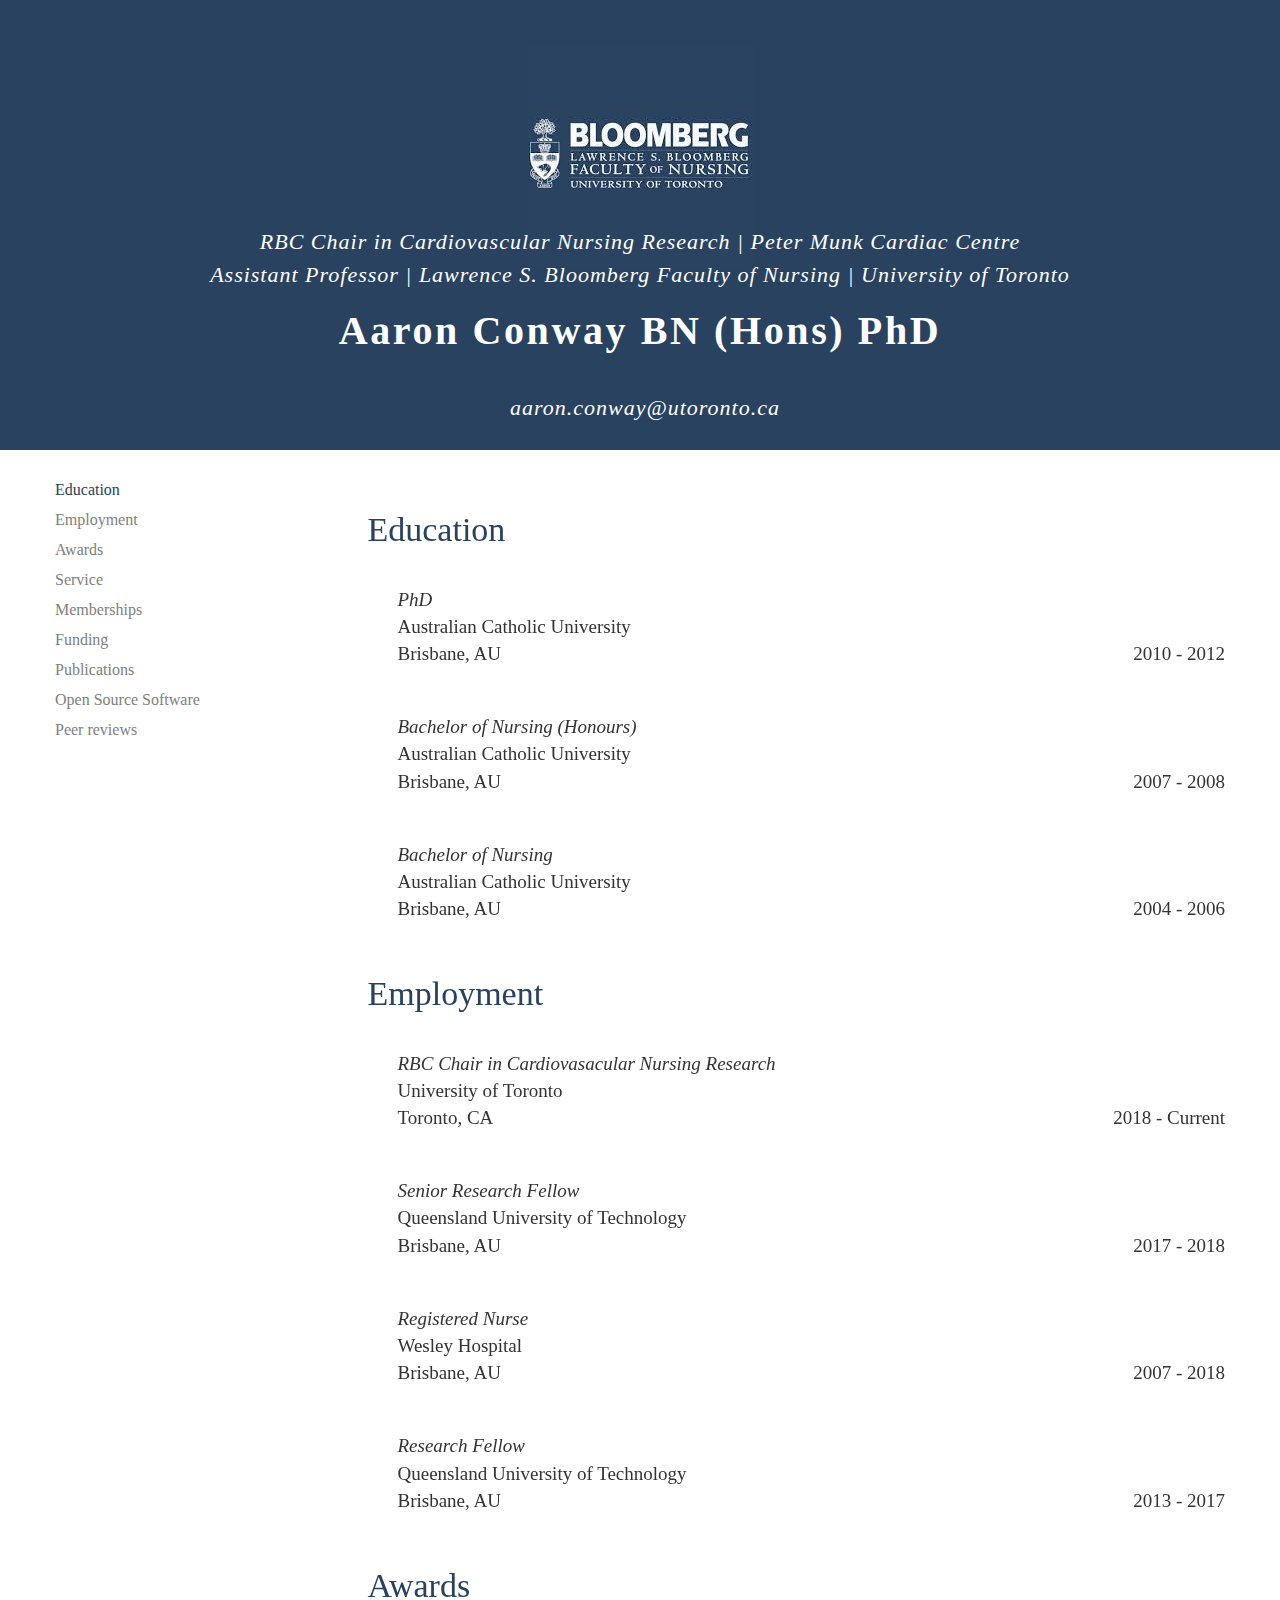
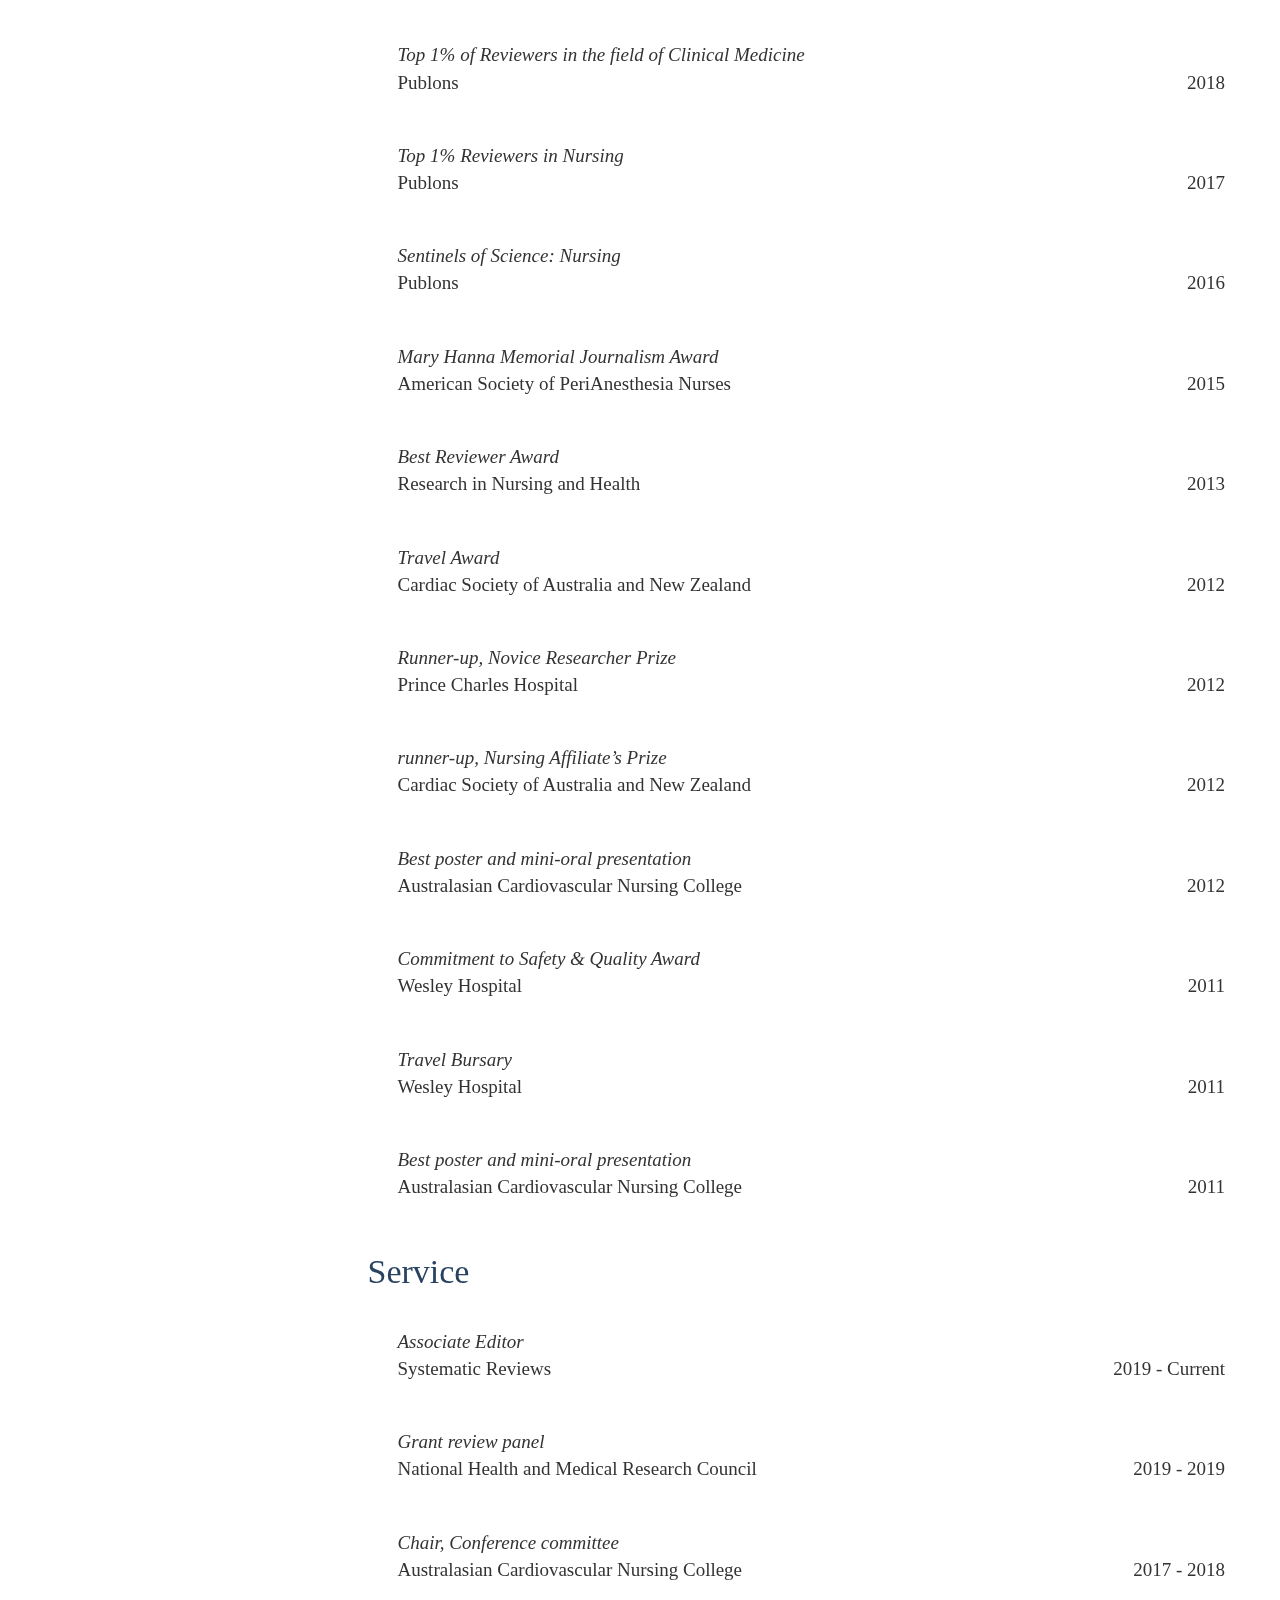
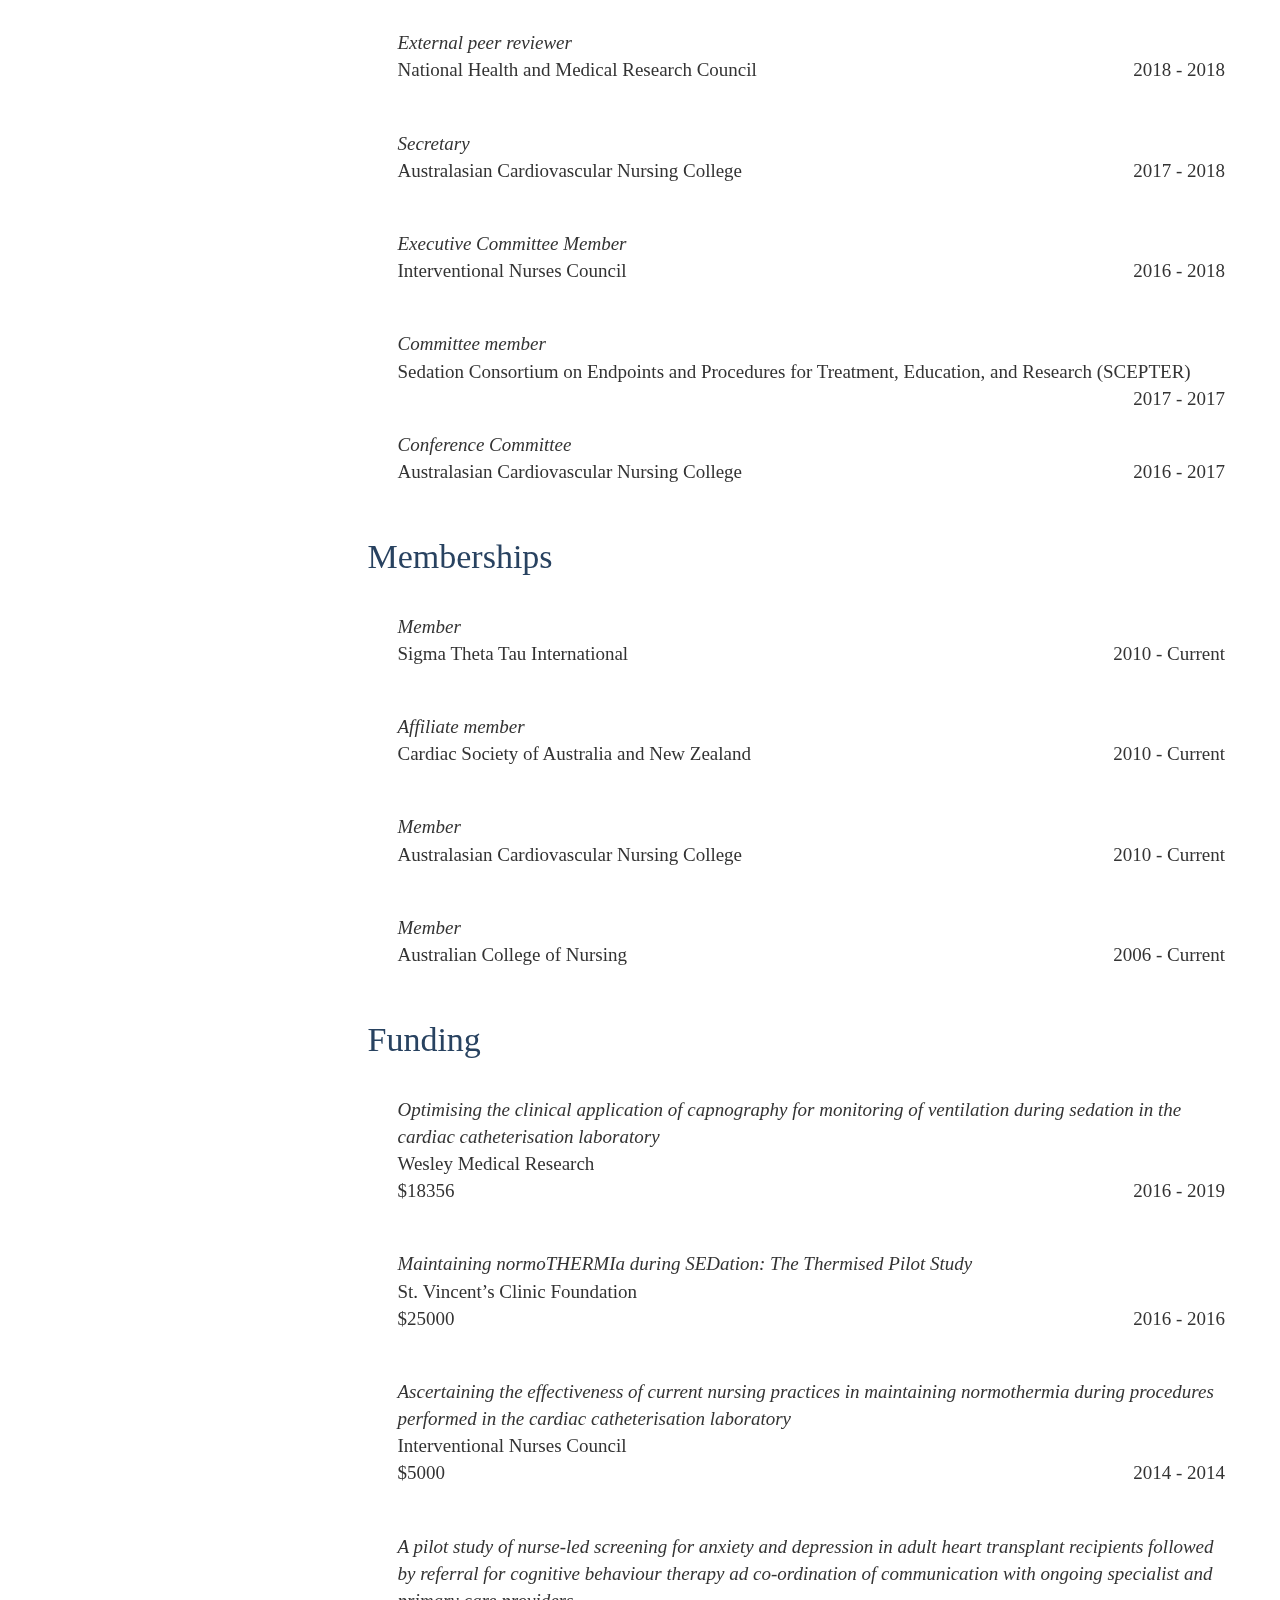
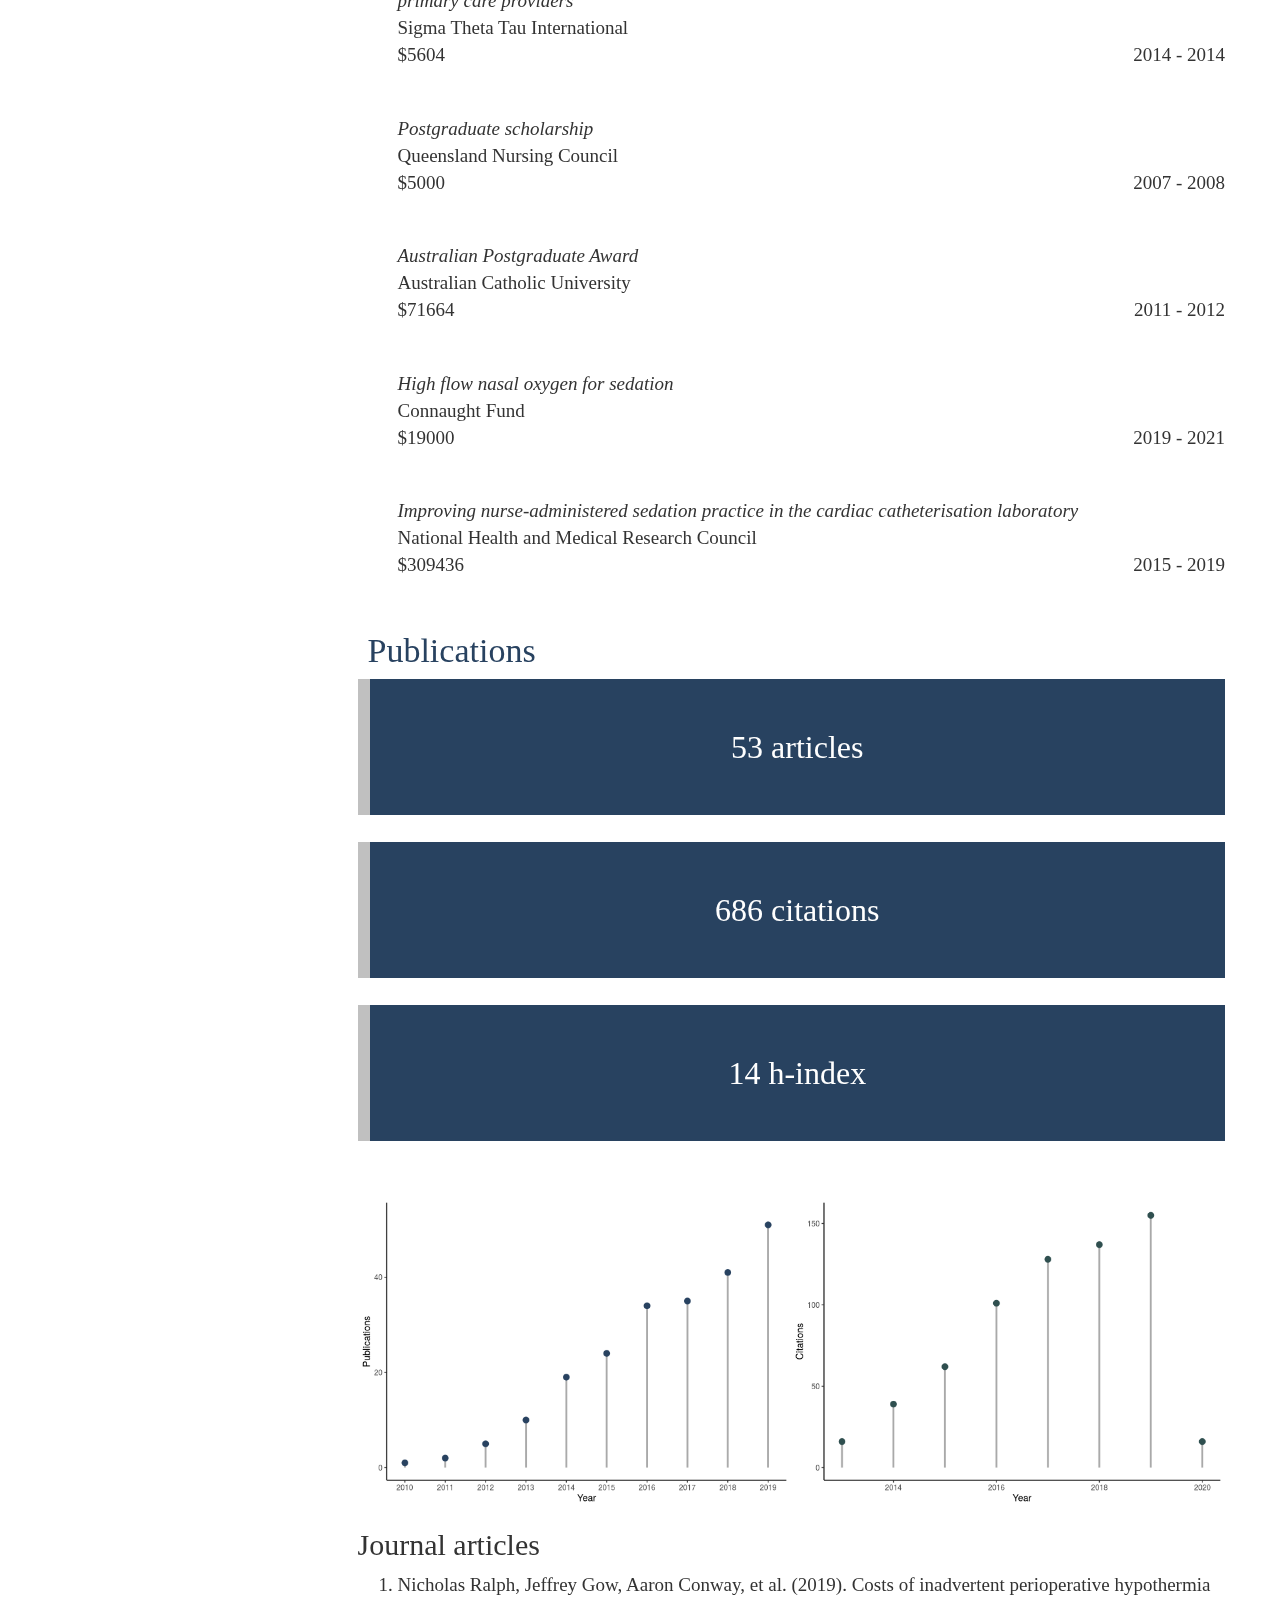
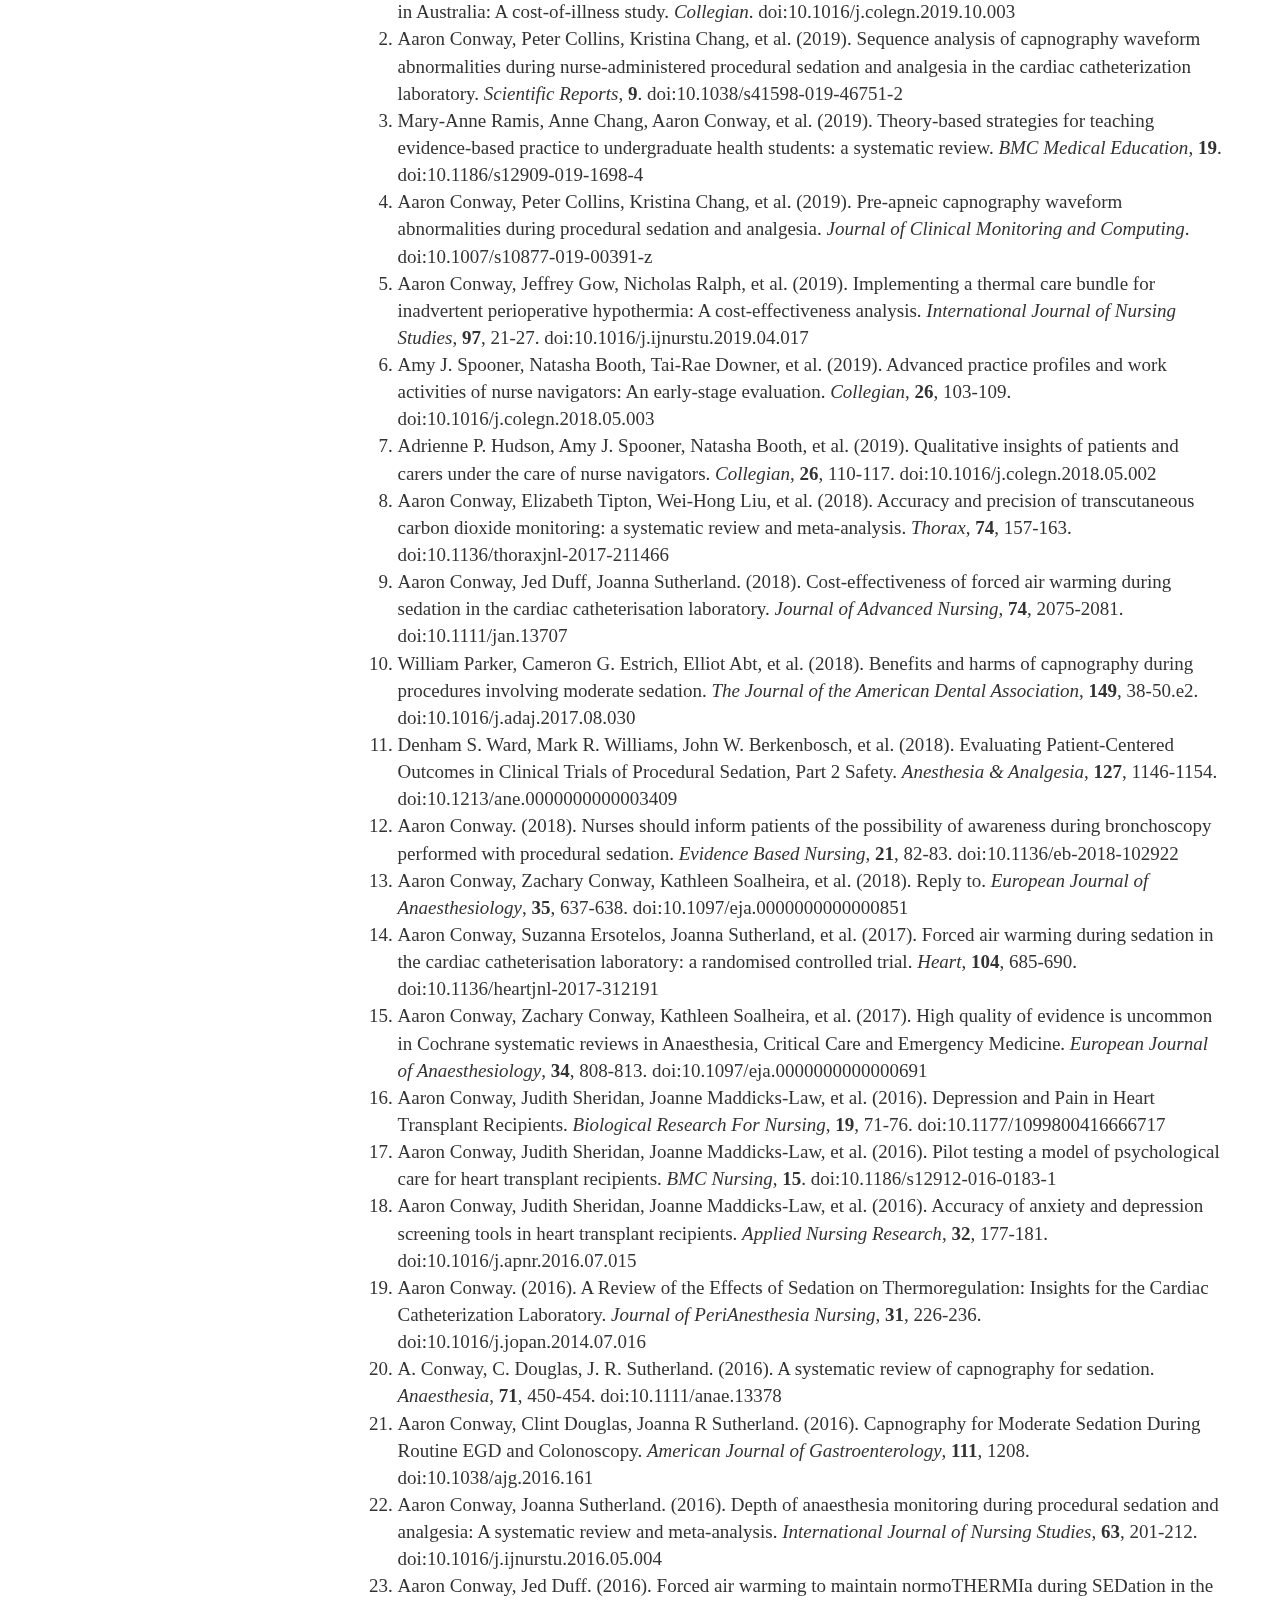
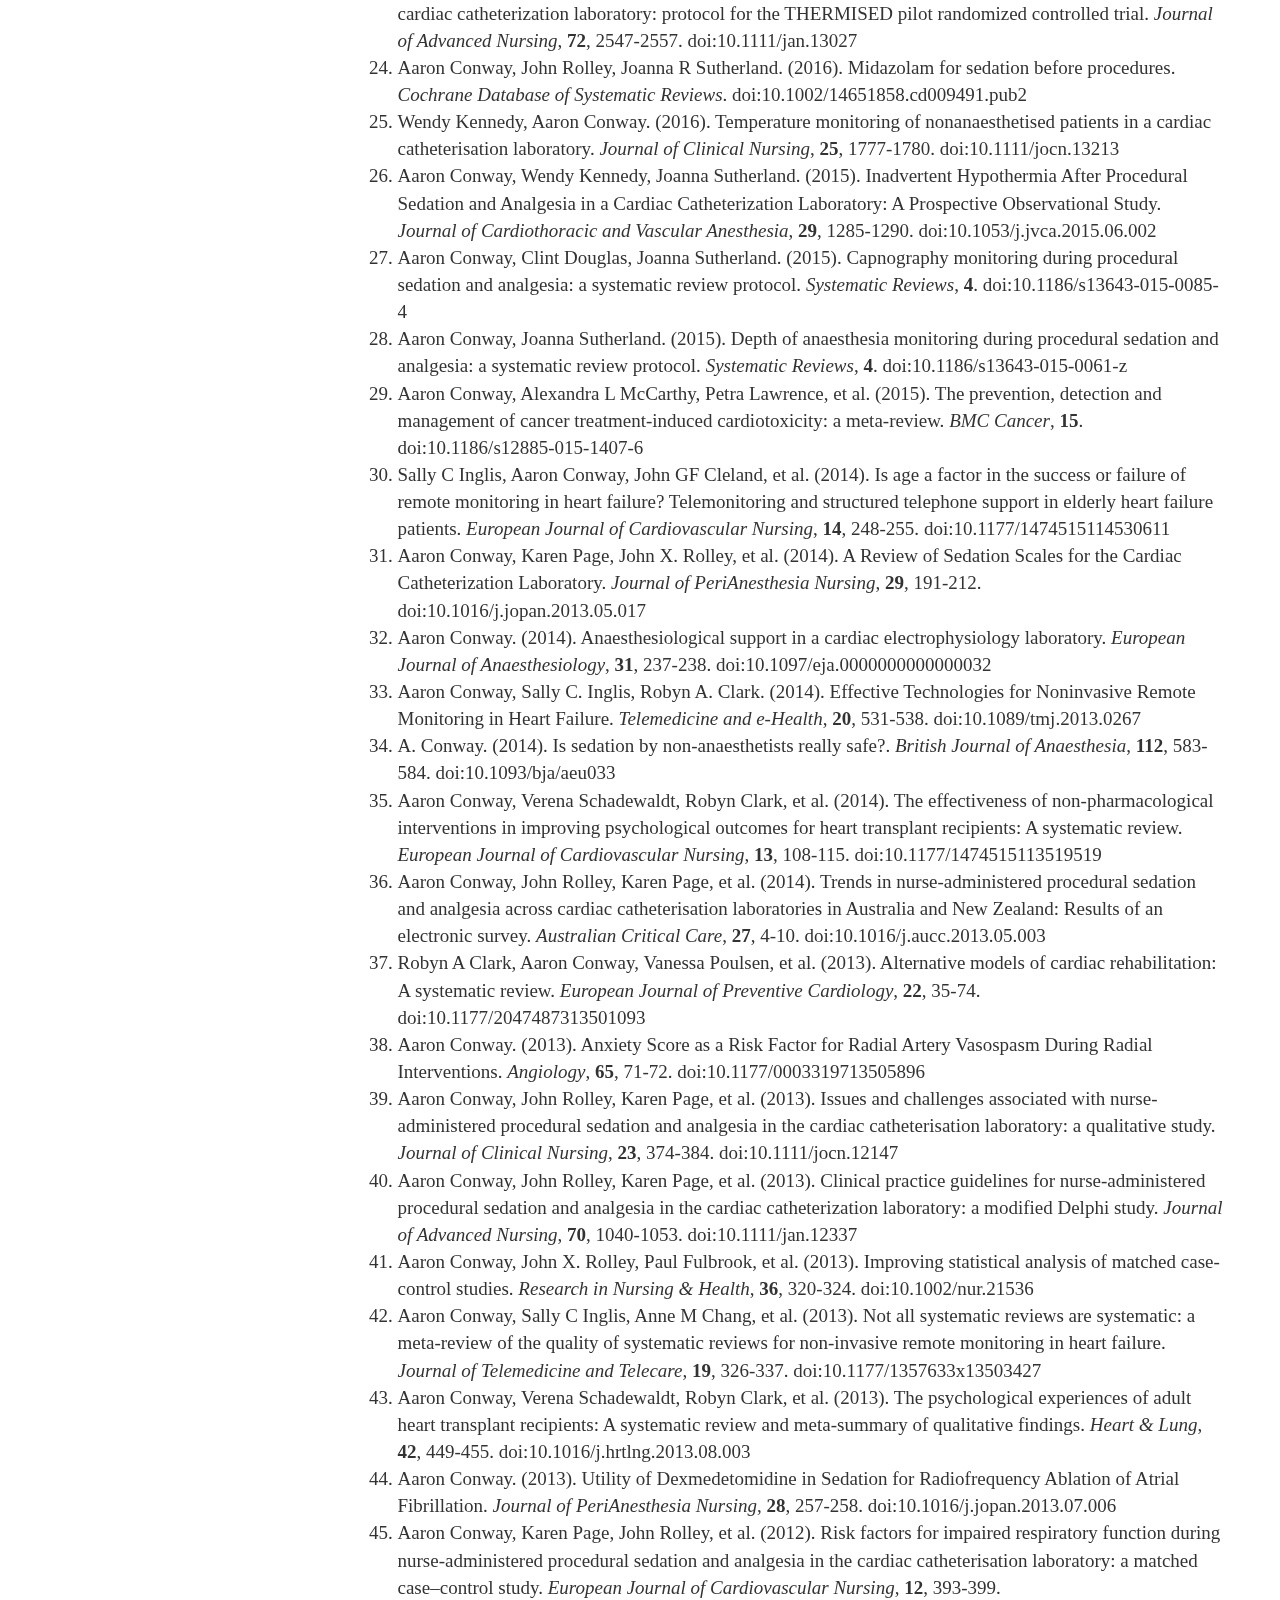
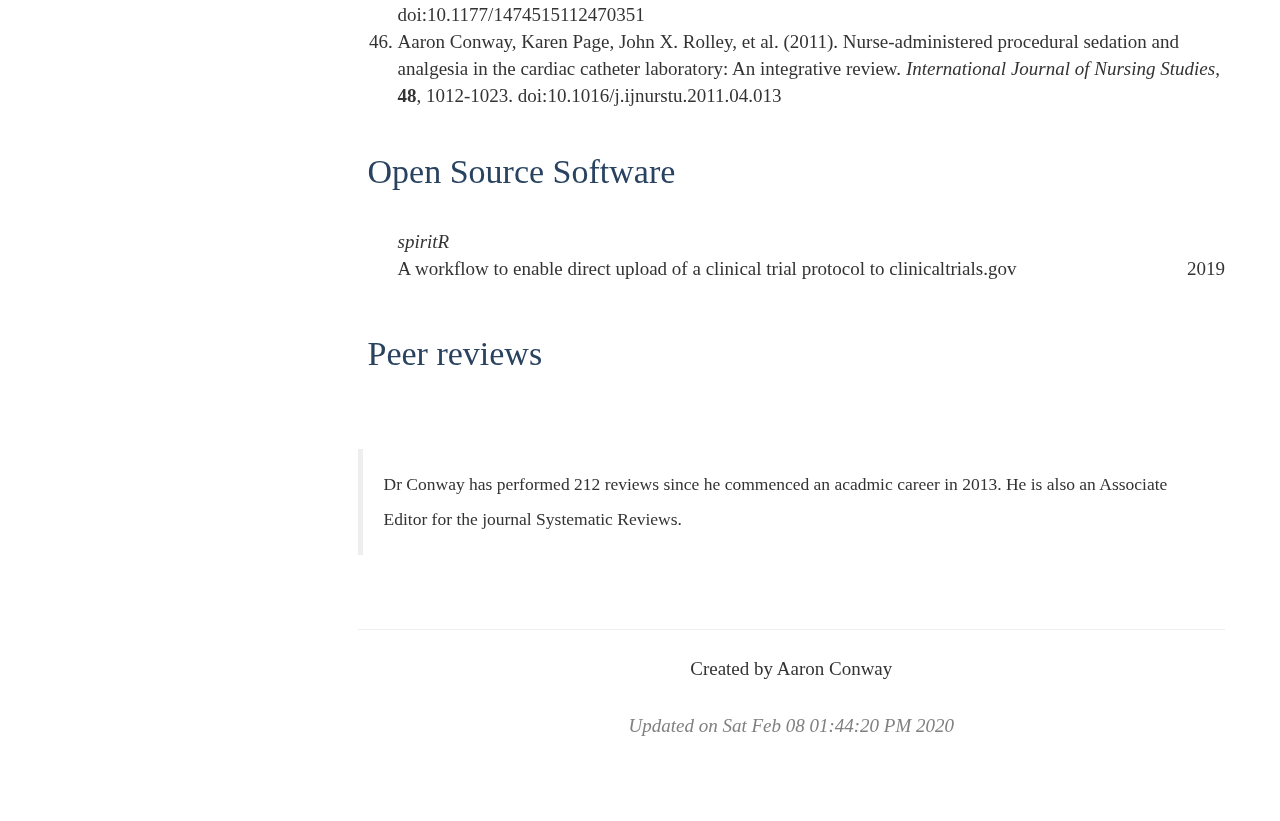
==== commit 6a6c6679: "pubs" ====
--- a/index.html
+++ b/index.html
@@ -1337,7 +1337,7 @@
 font-family: et-book, Palatino, "Palatino Linotype", "Palatino LT STD", "Book Antiqua", Georgia, serif;
 }
 h1 {
-color: DarkSlateGray;
+color: #284260;
 padding-top: 2em !important;
 margin-top: -1em !important;
 }
@@ -1413,25 +1413,25 @@
 }
 .list-group-item:hover {
 z-index: 2;
-color: DarkSlateGray;
+color: #284260;
 background-color: white;
 border: none;
 }
 .list-group-item.active{
 z-index: 2;
-color: darkslategray;
+color: #284260;
 background-color: white;
 border: none;
 }
 .list-group-item.active:focus {
 z-index: 2;
-color: darkslategray;
+color: #284260;
 background-color: white;
 border: none;
 }
 .list-group-item.active:hover {
 z-index: 2;
-color: DarkSlateGray;
+color: #284260;
 background-color: white;
 border: none;
 }
@@ -1478,7 +1478,7 @@
 }
 .button:hover {
 background-color: white;
-color: DarkSlateGray;
+color: #284260;
 text-decoration: none !important;
 }
 a {
@@ -1493,13 +1493,13 @@
 }
 a.button-landing-page:focus{
 z-index: 2;
-color: DarkSlateGray;
+color: #284260;
 border: none;
 text-decoration: none !important;
 }
 a.button-landing-page:hover{
 z-index: 2;
-color: DarkSlateGray;
+color: #284260;
 border: none;
 text-decoration: none !important;
 }
@@ -1735,7 +1735,17 @@
 i {
 margin-right: 10px;
 }
-</style>
+.box {
+background-color: #284260;
+border-left: solid 12px silver;
+line-height: 18px;
+padding: 4px;
+font-size: 32px;
+color: white;
+display: flex;
+justify-content: center;
+align-items: center;
+}</style>
 
 
 
@@ -2194,107 +2204,123 @@
 </div>
 <div id="publications" class="section level1">
 <h1><i class="fas fa-book fa-fw"></i> Publications</h1>
-<p><br></p>
-<blockquote>
-<p>Dr Conway’s publication metrics indicate a rising trajectory in terms of the quality and quantity of academic papers he has published and the citation count of those papers. Aaron has published 53 articles in 42 distinct journals across multiple disciplines including nursing, anesthesia and cardiology. His publications have been cited 685 times, with a current H-index of 14 and 17 publications have at least 10 citations. The plots below shows the number of publications and citations per year since he started an academic career.</p>
-</blockquote>
-<p><br> <img src="[data-uri]" width="50%" /><img src="[data-uri]" width="50%" /></p>
+<div class="box">
+<p>53 articles</p>
+</div>
+<br>
+<div class="box">
+<p>686 citations</p>
+</div>
+<br>
+<div class="box">
+<p>14 h-index</p>
+</div>
+<p><br> <img src="[data-uri]" width="50%" /><img src="[data-uri]" width="50%" /></p>
 <div id="journal-articles" class="section level2">
 <h2>Journal articles</h2>
 <ol style="list-style-type: decimal">
-<li>Nicholas Ralph, Jeffrey Gow, <strong>Aaron Conway</strong>, et al (2019). Costs of inadvertent perioperative hypothermia in Australia: A cost-of-illness study. <em>Collegian</em> <a href="doi:10.1016/j.colegn.2019.10.003" class="uri">doi:10.1016/j.colegn.2019.10.003</a><br />
-</li>
-<li><strong>Aaron Conway</strong>, Peter Collins, Kristina Chang, et al (2019). Sequence analysis of capnography waveform abnormalities during nurse-administered procedural sedation and analgesia in the cardiac catheterization laboratory. <em>Scientific Reports</em> , <strong>9</strong> <a href="doi:10.1038/s41598-019-46751-2" class="uri">doi:10.1038/s41598-019-46751-2</a><br />
-</li>
-<li>Mary-Anne Ramis, Anne Chang, <strong>Aaron Conway</strong>, et al (2019). Theory-based strategies for teaching evidence-based practice to undergraduate health students: a systematic review. <em>BMC Medical Education</em> , <strong>19</strong> <a href="doi:10.1186/s12909-019-1698-4" class="uri">doi:10.1186/s12909-019-1698-4</a><br />
-</li>
-<li><strong>Aaron Conway</strong>, Peter Collins, Kristina Chang, et al (2019). Pre-apneic capnography waveform abnormalities during procedural sedation and analgesia. <em>Journal of Clinical Monitoring and Computing</em> <a href="doi:10.1007/s10877-019-00391-z" class="uri">doi:10.1007/s10877-019-00391-z</a><br />
-</li>
-<li><strong>Aaron Conway</strong>, Jeffrey Gow, Nicholas Ralph, et al (2019). Implementing a thermal care bundle for inadvertent perioperative hypothermia: A cost-effectiveness analysis. <em>International Journal of Nursing Studies</em> , <strong>97</strong> , 21-27 <a href="doi:10.1016/j.ijnurstu.2019.04.017" class="uri">doi:10.1016/j.ijnurstu.2019.04.017</a><br />
-</li>
-<li>Amy J. Spooner, Natasha Booth, Tai-Rae Downer, et al (2019). Advanced practice profiles and work activities of nurse navigators: An early-stage evaluation. <em>Collegian</em> , <strong>26</strong> , 103-109 <a href="doi:10.1016/j.colegn.2018.05.003" class="uri">doi:10.1016/j.colegn.2018.05.003</a><br />
-</li>
-<li>Adrienne P. Hudson, Amy J. Spooner, Natasha Booth, et al (2019). Qualitative insights of patients and carers under the care of nurse navigators. <em>Collegian</em> , <strong>26</strong> , 110-117 <a href="doi:10.1016/j.colegn.2018.05.002" class="uri">doi:10.1016/j.colegn.2018.05.002</a><br />
-</li>
-<li>Aaron Conway, Elizabeth Tipton, Wei-Hong Liu, et al (2018). Accuracy and precision of transcutaneous carbon dioxide monitoring: a systematic review and meta-analysis. <em>Thorax</em> , <strong>74</strong> , 157-163 <a href="doi:10.1136/thoraxjnl-2017-211466" class="uri">doi:10.1136/thoraxjnl-2017-211466</a><br />
-</li>
-<li><strong>Aaron Conway</strong>, Jed Duff, Joanna Sutherland (2018). Cost-effectiveness of forced air warming during sedation in the cardiac catheterisation laboratory. <em>Journal of Advanced Nursing</em> , <strong>74</strong> , 2075-2081 <a href="doi:10.1111/jan.13707" class="uri">doi:10.1111/jan.13707</a><br />
-</li>
-<li>William Parker, Cameron G. Estrich, Elliot Abt, et al (2018). Benefits and harms of capnography during procedures involving moderate sedation. <em>The Journal of the American Dental Association</em> , <strong>149</strong> , 38-50.e2 <a href="doi:10.1016/j.adaj.2017.08.030" class="uri">doi:10.1016/j.adaj.2017.08.030</a><br />
-</li>
-<li>Denham S. Ward, Mark R. Williams, John W. Berkenbosch, et al (2018). Evaluating Patient-Centered Outcomes in Clinical Trials of Procedural Sedation, Part 2 Safety. <em>Anesthesia &amp; Analgesia</em> , <strong>127</strong> , 1146-1154 <a href="doi:10.1213/ane.0000000000003409" class="uri">doi:10.1213/ane.0000000000003409</a><br />
-</li>
-<li><strong>Aaron Conway</strong> (2018). Nurses should inform patients of the possibility of awareness during bronchoscopy performed with procedural sedation. <em>Evidence Based Nursing</em> , <strong>21</strong> , 82-83 <a href="doi:10.1136/eb-2018-102922" class="uri">doi:10.1136/eb-2018-102922</a><br />
-</li>
-<li>Aaron Conway, Zachary Conway, <strong>Kathleen Soalheira</strong>, et al (2018). Reply to. <em>European Journal of Anaesthesiology</em> , <strong>35</strong> , 637-638 <a href="doi:10.1097/eja.0000000000000851" class="uri">doi:10.1097/eja.0000000000000851</a><br />
-</li>
-<li><strong>Aaron Conway</strong>, Suzanna Ersotelos, Joanna Sutherland, et al (2017). Forced air warming during sedation in the cardiac catheterisation laboratory: a randomised controlled trial. <em>Heart</em> , <strong>104</strong> , 685-690 <a href="doi:10.1136/heartjnl-2017-312191" class="uri">doi:10.1136/heartjnl-2017-312191</a><br />
-</li>
-<li>Aaron Conway, Zachary Conway, <strong>Kathleen Soalheira</strong>, et al (2017). High quality of evidence is uncommon in Cochrane systematic reviews in Anaesthesia, Critical Care and Emergency Medicine. <em>European Journal of Anaesthesiology</em> , <strong>34</strong> , 808-813 <a href="doi:10.1097/eja.0000000000000691" class="uri">doi:10.1097/eja.0000000000000691</a><br />
-</li>
-<li><strong>Aaron Conway</strong>, Judith Sheridan, Joanne Maddicks-Law, et al (2016). Depression and Pain in Heart Transplant Recipients. <em>Biological Research For Nursing</em> , <strong>19</strong> , 71-76 <a href="doi:10.1177/1099800416666717" class="uri">doi:10.1177/1099800416666717</a><br />
-</li>
-<li><strong>Aaron Conway</strong>, Judith Sheridan, Joanne Maddicks-Law, et al (2016). Pilot testing a model of psychological care for heart transplant recipients. <em>BMC Nursing</em> , <strong>15</strong> <a href="doi:10.1186/s12912-016-0183-1" class="uri">doi:10.1186/s12912-016-0183-1</a><br />
-</li>
-<li><strong>Aaron Conway</strong>, Judith Sheridan, Joanne Maddicks-Law, et al (2016). Accuracy of anxiety and depression screening tools in heart transplant recipients. <em>Applied Nursing Research</em> , <strong>32</strong> , 177-181 <a href="doi:10.1016/j.apnr.2016.07.015" class="uri">doi:10.1016/j.apnr.2016.07.015</a><br />
-</li>
-<li><strong>Aaron Conway</strong> (2016). A Review of the Effects of Sedation on Thermoregulation: Insights for the Cardiac Catheterization Laboratory. <em>Journal of PeriAnesthesia Nursing</em> , <strong>31</strong> , 226-236 <a href="doi:10.1016/j.jopan.2014.07.016" class="uri">doi:10.1016/j.jopan.2014.07.016</a><br />
-</li>
-<li><strong>A. Conway</strong>, C. Douglas, J. R. Sutherland (2016). A systematic review of capnography for sedation. <em>Anaesthesia</em> , <strong>71</strong> , 450-454 <a href="doi:10.1111/anae.13378" class="uri">doi:10.1111/anae.13378</a><br />
-</li>
-<li><strong>Aaron Conway</strong>, Clint Douglas, Joanna R Sutherland (2016). Capnography for Moderate Sedation During Routine EGD and Colonoscopy. <em>American Journal of Gastroenterology</em> , <strong>111</strong> , 1208 <a href="doi:10.1038/ajg.2016.161" class="uri">doi:10.1038/ajg.2016.161</a><br />
-</li>
-<li><strong>Aaron Conway</strong>, Joanna Sutherland (2016). Depth of anaesthesia monitoring during procedural sedation and analgesia: A systematic review and meta-analysis. <em>International Journal of Nursing Studies</em> , <strong>63</strong> , 201-212 <a href="doi:10.1016/j.ijnurstu.2016.05.004" class="uri">doi:10.1016/j.ijnurstu.2016.05.004</a><br />
-</li>
-<li><strong>Aaron Conway</strong>, Jed Duff (2016). Forced air warming to maintain normoTHERMIa during SEDation in the cardiac catheterization laboratory: protocol for the THERMISED pilot randomized controlled trial. <em>Journal of Advanced Nursing</em> , <strong>72</strong> , 2547-2557 <a href="doi:10.1111/jan.13027" class="uri">doi:10.1111/jan.13027</a><br />
-</li>
-<li><strong>Aaron Conway</strong>, John Rolley, Joanna R Sutherland (2016). Midazolam for sedation before procedures. <em>Cochrane Database of Systematic Reviews</em> <a href="doi:10.1002/14651858.cd009491.pub2" class="uri">doi:10.1002/14651858.cd009491.pub2</a><br />
-</li>
-<li>Wendy Kennedy, <strong>Aaron Conway</strong> (2016). Temperature monitoring of nonanaesthetised patients in a cardiac catheterisation laboratory. <em>Journal of Clinical Nursing</em> , <strong>25</strong> , 1777-1780 <a href="doi:10.1111/jocn.13213" class="uri">doi:10.1111/jocn.13213</a><br />
-</li>
-<li><strong>Aaron Conway</strong>, Wendy Kennedy, Joanna Sutherland (2015). Inadvertent Hypothermia After Procedural Sedation and Analgesia in a Cardiac Catheterization Laboratory: A Prospective Observational Study. <em>Journal of Cardiothoracic and Vascular Anesthesia</em> , <strong>29</strong> , 1285-1290 <a href="doi:10.1053/j.jvca.2015.06.002" class="uri">doi:10.1053/j.jvca.2015.06.002</a><br />
-</li>
-<li><strong>Aaron Conway</strong>, Clint Douglas, Joanna Sutherland (2015). Capnography monitoring during procedural sedation and analgesia: a systematic review protocol. <em>Systematic Reviews</em> , <strong>4</strong> <a href="doi:10.1186/s13643-015-0085-4" class="uri">doi:10.1186/s13643-015-0085-4</a><br />
-</li>
-<li><strong>Aaron Conway</strong>, Joanna Sutherland (2015). Depth of anaesthesia monitoring during procedural sedation and analgesia: a systematic review protocol. <em>Systematic Reviews</em> , <strong>4</strong> <a href="doi:10.1186/s13643-015-0061-z" class="uri">doi:10.1186/s13643-015-0061-z</a><br />
-</li>
-<li><strong>Aaron Conway</strong>, Alexandra L McCarthy, Petra Lawrence, et al (2015). The prevention, detection and management of cancer treatment-induced cardiotoxicity: a meta-review. <em>BMC Cancer</em> , <strong>15</strong> <a href="doi:10.1186/s12885-015-1407-6" class="uri">doi:10.1186/s12885-015-1407-6</a><br />
-</li>
-<li>Sally C Inglis, <strong>Aaron Conway</strong>, John GF Cleland, et al (2014). Is age a factor in the success or failure of remote monitoring in heart failure? Telemonitoring and structured telephone support in elderly heart failure patients. <em>European Journal of Cardiovascular Nursing</em> , <strong>14</strong> , 248-255 <a href="doi:10.1177/1474515114530611" class="uri">doi:10.1177/1474515114530611</a><br />
-</li>
-<li><strong>Aaron Conway</strong>, Karen Page, John X. Rolley, et al (2014). A Review of Sedation Scales for the Cardiac Catheterization Laboratory. <em>Journal of PeriAnesthesia Nursing</em> , <strong>29</strong> , 191-212 <a href="doi:10.1016/j.jopan.2013.05.017" class="uri">doi:10.1016/j.jopan.2013.05.017</a><br />
-</li>
-<li><strong>Aaron Conway</strong> (2014). Anaesthesiological support in a cardiac electrophysiology laboratory. <em>European Journal of Anaesthesiology</em> , <strong>31</strong> , 237-238 <a href="doi:10.1097/eja.0000000000000032" class="uri">doi:10.1097/eja.0000000000000032</a><br />
-</li>
-<li><strong>Aaron Conway</strong>, Sally C. Inglis, Robyn A. Clark (2014). Effective Technologies for Noninvasive Remote Monitoring in Heart Failure. <em>Telemedicine and e-Health</em> , <strong>20</strong> , 531-538 <a href="doi:10.1089/tmj.2013.0267" class="uri">doi:10.1089/tmj.2013.0267</a><br />
-</li>
-<li><strong>A. Conway</strong> (2014). Is sedation by non-anaesthetists really safe?. <em>British Journal of Anaesthesia</em> , <strong>112</strong> , 583-584 <a href="doi:10.1093/bja/aeu033" class="uri">doi:10.1093/bja/aeu033</a><br />
-</li>
-<li><strong>Aaron Conway</strong>, Verena Schadewaldt, Robyn Clark, et al (2014). The effectiveness of non-pharmacological interventions in improving psychological outcomes for heart transplant recipients: A systematic review. <em>European Journal of Cardiovascular Nursing</em> , <strong>13</strong> , 108-115 <a href="doi:10.1177/1474515113519519" class="uri">doi:10.1177/1474515113519519</a><br />
-</li>
-<li><strong>Aaron Conway</strong>, John Rolley, Karen Page, et al (2014). Trends in nurse-administered procedural sedation and analgesia across cardiac catheterisation laboratories in Australia and New Zealand: Results of an electronic survey. <em>Australian Critical Care</em> , <strong>27</strong> , 4-10 <a href="doi:10.1016/j.aucc.2013.05.003" class="uri">doi:10.1016/j.aucc.2013.05.003</a><br />
-</li>
-<li>Robyn A Clark, <strong>Aaron Conway</strong>, Vanessa Poulsen, et al (2013). Alternative models of cardiac rehabilitation: A systematic review. <em>European Journal of Preventive Cardiology</em> , <strong>22</strong> , 35-74 <a href="doi:10.1177/2047487313501093" class="uri">doi:10.1177/2047487313501093</a><br />
-</li>
-<li><strong>Aaron Conway</strong> (2013). Anxiety Score as a Risk Factor for Radial Artery Vasospasm During Radial Interventions. <em>Angiology</em> , <strong>65</strong> , 71-72 <a href="doi:10.1177/0003319713505896" class="uri">doi:10.1177/0003319713505896</a><br />
-</li>
-<li><strong>Aaron Conway</strong>, John Rolley, Karen Page, et al (2013). Issues and challenges associated with nurse-administered procedural sedation and analgesia in the cardiac catheterisation laboratory: a qualitative study. <em>Journal of Clinical Nursing</em> , <strong>23</strong> , 374-384 <a href="doi:10.1111/jocn.12147" class="uri">doi:10.1111/jocn.12147</a><br />
-</li>
-<li><strong>Aaron Conway</strong>, John Rolley, Karen Page, et al (2013). Clinical practice guidelines for nurse-administered procedural sedation and analgesia in the cardiac catheterization laboratory: a modified Delphi study. <em>Journal of Advanced Nursing</em> , <strong>70</strong> , 1040-1053 <a href="doi:10.1111/jan.12337" class="uri">doi:10.1111/jan.12337</a><br />
-</li>
-<li><strong>Aaron Conway</strong>, John X. Rolley, Paul Fulbrook, et al (2013). Improving statistical analysis of matched case-control studies. <em>Research in Nursing &amp; Health</em> , <strong>36</strong> , 320-324 <a href="doi:10.1002/nur.21536" class="uri">doi:10.1002/nur.21536</a><br />
-</li>
-<li><strong>Aaron Conway</strong>, Sally C Inglis, Anne M Chang, et al (2013). Not all systematic reviews are systematic: a meta-review of the quality of systematic reviews for non-invasive remote monitoring in heart failure. <em>Journal of Telemedicine and Telecare</em> , <strong>19</strong> , 326-337 <a href="doi:10.1177/1357633x13503427" class="uri">doi:10.1177/1357633x13503427</a><br />
-</li>
-<li><strong>Aaron Conway</strong>, Verena Schadewaldt, Robyn Clark, et al (2013). The psychological experiences of adult heart transplant recipients: A systematic review and meta-summary of qualitative findings. <em>Heart &amp; Lung</em> , <strong>42</strong> , 449-455 <a href="doi:10.1016/j.hrtlng.2013.08.003" class="uri">doi:10.1016/j.hrtlng.2013.08.003</a><br />
-</li>
-<li><strong>Aaron Conway</strong> (2013). Utility of Dexmedetomidine in Sedation for Radiofrequency Ablation of Atrial Fibrillation. <em>Journal of PeriAnesthesia Nursing</em> , <strong>28</strong> , 257-258 <a href="doi:10.1016/j.jopan.2013.07.006" class="uri">doi:10.1016/j.jopan.2013.07.006</a><br />
-</li>
-<li><strong>Aaron Conway</strong>, Karen Page, John Rolley, et al (2012). Risk factors for impaired respiratory function during nurse-administered procedural sedation and analgesia in the cardiac catheterisation laboratory: a matched case–control study. <em>European Journal of Cardiovascular Nursing</em> , <strong>12</strong> , 393-399 <a href="doi:10.1177/1474515112470351" class="uri">doi:10.1177/1474515112470351</a><br />
-</li>
-<li><strong>Aaron Conway</strong>, Karen Page, John X. Rolley, et al (2011). Nurse-administered procedural sedation and analgesia in the cardiac catheter laboratory: An integrative review. <em>International Journal of Nursing Studies</em> , <strong>48</strong> , 1012-1023 <a href="doi:10.1016/j.ijnurstu.2011.04.013" class="uri">doi:10.1016/j.ijnurstu.2011.04.013</a></li>
+<li>Nicholas Ralph, Jeffrey Gow, Aaron Conway, et al. (2019). Costs of inadvertent perioperative hypothermia in Australia: A cost-of-illness study. <em>Collegian</em>. <a href="https://dx.doi.org/10.1016/j.colegn.2019.10.003">doi:10.1016/j.colegn.2019.10.003</a><br />
+</li>
+<li>Aaron Conway, Peter Collins, Kristina Chang, et al. (2019). Sequence analysis of capnography waveform abnormalities during nurse-administered procedural sedation and analgesia in the cardiac catheterization laboratory. <em>Scientific Reports</em>, <strong>9</strong>. <a href="https://dx.doi.org/10.1038/s41598-019-46751-2">doi:10.1038/s41598-019-46751-2</a><br />
+</li>
+<li>Mary-Anne Ramis, Anne Chang, Aaron Conway, et al. (2019). Theory-based strategies for teaching evidence-based practice to undergraduate health students: a systematic review. <em>BMC Medical Education</em>, <strong>19</strong>. <a href="https://dx.doi.org/10.1186/s12909-019-1698-4">doi:10.1186/s12909-019-1698-4</a><br />
+</li>
+<li>Aaron Conway, Peter Collins, Kristina Chang, et al. (2019). Pre-apneic capnography waveform abnormalities during procedural sedation and analgesia. <em>Journal of Clinical Monitoring and Computing</em>. <a href="https://dx.doi.org/10.1007/s10877-019-00391-z">doi:10.1007/s10877-019-00391-z</a><br />
+</li>
+<li>Aaron Conway, Jeffrey Gow, Nicholas Ralph, et al. (2019). Implementing a thermal care bundle for inadvertent perioperative hypothermia: A cost-effectiveness analysis. <em>International Journal of Nursing Studies</em>, <strong>97</strong>, 21-27. <a href="https://dx.doi.org/10.1016/j.ijnurstu.2019.04.017">doi:10.1016/j.ijnurstu.2019.04.017</a><br />
+</li>
+<li>Amy J. Spooner, Natasha Booth, Tai-Rae Downer, et al. (2019). Advanced practice profiles and work activities of nurse navigators: An early-stage evaluation. <em>Collegian</em>, <strong>26</strong>, 103-109. <a href="https://dx.doi.org/10.1016/j.colegn.2018.05.003">doi:10.1016/j.colegn.2018.05.003</a><br />
+</li>
+<li>Adrienne P. Hudson, Amy J. Spooner, Natasha Booth, et al. (2019). Qualitative insights of patients and carers under the care of nurse navigators. <em>Collegian</em>, <strong>26</strong>, 110-117. <a href="https://dx.doi.org/10.1016/j.colegn.2018.05.002">doi:10.1016/j.colegn.2018.05.002</a><br />
+</li>
+<li>Aaron Conway, Elizabeth Tipton, Wei-Hong Liu, et al. (2018). Accuracy and precision of transcutaneous carbon dioxide monitoring: a systematic review and meta-analysis. <em>Thorax</em>, <strong>74</strong>, 157-163. <a href="https://dx.doi.org/10.1136/thoraxjnl-2017-211466">doi:10.1136/thoraxjnl-2017-211466</a><br />
+</li>
+<li>Aaron Conway, Jed Duff, Joanna Sutherland. (2018). Cost-effectiveness of forced air warming during sedation in the cardiac catheterisation laboratory. <em>Journal of Advanced Nursing</em>, <strong>74</strong>, 2075-2081. <a href="https://dx.doi.org/10.1111/jan.13707">doi:10.1111/jan.13707</a><br />
+</li>
+<li>William Parker, Cameron G. Estrich, Elliot Abt, et al. (2018). Benefits and harms of capnography during procedures involving moderate sedation. <em>The Journal of the American Dental Association</em>, <strong>149</strong>, 38-50.e2. <a href="https://dx.doi.org/10.1016/j.adaj.2017.08.030">doi:10.1016/j.adaj.2017.08.030</a><br />
+</li>
+<li>Denham S. Ward, Mark R. Williams, John W. Berkenbosch, et al. (2018). Evaluating Patient-Centered Outcomes in Clinical Trials of Procedural Sedation, Part 2 Safety. <em>Anesthesia &amp; Analgesia</em>, <strong>127</strong>, 1146-1154. <a href="https://dx.doi.org/10.1213/ane.0000000000003409">doi:10.1213/ane.0000000000003409</a><br />
+</li>
+<li>Aaron Conway. (2018). Nurses should inform patients of the possibility of awareness during bronchoscopy performed with procedural sedation. <em>Evidence Based Nursing</em>, <strong>21</strong>, 82-83. <a href="https://dx.doi.org/10.1136/eb-2018-102922">doi:10.1136/eb-2018-102922</a><br />
+</li>
+<li>Aaron Conway, Zachary Conway, Kathleen Soalheira, et al. (2018). Reply to. <em>European Journal of Anaesthesiology</em>, <strong>35</strong>, 637-638. <a href="https://dx.doi.org/10.1097/eja.0000000000000851">doi:10.1097/eja.0000000000000851</a><br />
+</li>
+<li>Aaron Conway, Suzanna Ersotelos, Joanna Sutherland, et al. (2017). Forced air warming during sedation in the cardiac catheterisation laboratory: a randomised controlled trial. <em>Heart</em>, <strong>104</strong>, 685-690. <a href="https://dx.doi.org/10.1136/heartjnl-2017-312191">doi:10.1136/heartjnl-2017-312191</a><br />
+</li>
+<li>Aaron Conway, Zachary Conway, Kathleen Soalheira, et al. (2017). High quality of evidence is uncommon in Cochrane systematic reviews in Anaesthesia, Critical Care and Emergency Medicine. <em>European Journal of Anaesthesiology</em>, <strong>34</strong>, 808-813. <a href="https://dx.doi.org/10.1097/eja.0000000000000691">doi:10.1097/eja.0000000000000691</a><br />
+</li>
+<li>Aaron Conway, Judith Sheridan, Joanne Maddicks-Law, et al. (2016). Depression and Pain in Heart Transplant Recipients. <em>Biological Research For Nursing</em>, <strong>19</strong>, 71-76. <a href="https://dx.doi.org/10.1177/1099800416666717">doi:10.1177/1099800416666717</a><br />
+</li>
+<li>Aaron Conway, Judith Sheridan, Joanne Maddicks-Law, et al. (2016). Pilot testing a model of psychological care for heart transplant recipients. <em>BMC Nursing</em>, <strong>15</strong>. <a href="https://dx.doi.org/10.1186/s12912-016-0183-1">doi:10.1186/s12912-016-0183-1</a><br />
+</li>
+<li>Aaron Conway, Judith Sheridan, Joanne Maddicks-Law, et al. (2016). Accuracy of anxiety and depression screening tools in heart transplant recipients. <em>Applied Nursing Research</em>, <strong>32</strong>, 177-181. <a href="https://dx.doi.org/10.1016/j.apnr.2016.07.015">doi:10.1016/j.apnr.2016.07.015</a><br />
+</li>
+<li>Aaron Conway. (2016). A Review of the Effects of Sedation on Thermoregulation: Insights for the Cardiac Catheterization Laboratory. <em>Journal of PeriAnesthesia Nursing</em>, <strong>31</strong>, 226-236. <a href="https://dx.doi.org/10.1016/j.jopan.2014.07.016">doi:10.1016/j.jopan.2014.07.016</a><br />
+</li>
+<li>A. Conway, C. Douglas, J. R. Sutherland. (2016). A systematic review of capnography for sedation. <em>Anaesthesia</em>, <strong>71</strong>, 450-454. <a href="https://dx.doi.org/10.1111/anae.13378">doi:10.1111/anae.13378</a><br />
+</li>
+<li>Aaron Conway, Clint Douglas, Joanna R Sutherland. (2016). Capnography for Moderate Sedation During Routine EGD and Colonoscopy. <em>American Journal of Gastroenterology</em>, <strong>111</strong>, 1208. <a href="https://dx.doi.org/10.1038/ajg.2016.161">doi:10.1038/ajg.2016.161</a><br />
+</li>
+<li>Aaron Conway, Joanna Sutherland. (2016). Depth of anaesthesia monitoring during procedural sedation and analgesia: A systematic review and meta-analysis. <em>International Journal of Nursing Studies</em>, <strong>63</strong>, 201-212. <a href="https://dx.doi.org/10.1016/j.ijnurstu.2016.05.004">doi:10.1016/j.ijnurstu.2016.05.004</a><br />
+</li>
+<li>Aaron Conway, Jed Duff. (2016). Forced air warming to maintain normoTHERMIa during SEDation in the cardiac catheterization laboratory: protocol for the THERMISED pilot randomized controlled trial. <em>Journal of Advanced Nursing</em>, <strong>72</strong>, 2547-2557. <a href="https://dx.doi.org/10.1111/jan.13027">doi:10.1111/jan.13027</a><br />
+</li>
+<li>Aaron Conway, John Rolley, Joanna R Sutherland. (2016). Midazolam for sedation before procedures. <em>Cochrane Database of Systematic Reviews</em>. <a href="https://dx.doi.org/10.1002/14651858.cd009491.pub2">doi:10.1002/14651858.cd009491.pub2</a><br />
+</li>
+<li>Wendy Kennedy, Aaron Conway. (2016). Temperature monitoring of nonanaesthetised patients in a cardiac catheterisation laboratory. <em>Journal of Clinical Nursing</em>, <strong>25</strong>, 1777-1780. <a href="https://dx.doi.org/10.1111/jocn.13213">doi:10.1111/jocn.13213</a><br />
+</li>
+<li>Aaron Conway, Wendy Kennedy, Joanna Sutherland. (2015). Inadvertent Hypothermia After Procedural Sedation and Analgesia in a Cardiac Catheterization Laboratory: A Prospective Observational Study. <em>Journal of Cardiothoracic and Vascular Anesthesia</em>, <strong>29</strong>, 1285-1290. <a href="https://dx.doi.org/10.1053/j.jvca.2015.06.002">doi:10.1053/j.jvca.2015.06.002</a><br />
+</li>
+<li>Aaron Conway, Clint Douglas, Joanna Sutherland. (2015). Capnography monitoring during procedural sedation and analgesia: a systematic review protocol. <em>Systematic Reviews</em>, <strong>4</strong>. <a href="https://dx.doi.org/10.1186/s13643-015-0085-4">doi:10.1186/s13643-015-0085-4</a><br />
+</li>
+<li>Aaron Conway, Joanna Sutherland. (2015). Depth of anaesthesia monitoring during procedural sedation and analgesia: a systematic review protocol. <em>Systematic Reviews</em>, <strong>4</strong>. <a href="https://dx.doi.org/10.1186/s13643-015-0061-z">doi:10.1186/s13643-015-0061-z</a><br />
+</li>
+<li>Aaron Conway, Alexandra L McCarthy, Petra Lawrence, et al. (2015). The prevention, detection and management of cancer treatment-induced cardiotoxicity: a meta-review. <em>BMC Cancer</em>, <strong>15</strong>. <a href="https://dx.doi.org/10.1186/s12885-015-1407-6">doi:10.1186/s12885-015-1407-6</a><br />
+</li>
+<li>Sally C Inglis, Aaron Conway, John GF Cleland, et al. (2014). Is age a factor in the success or failure of remote monitoring in heart failure? Telemonitoring and structured telephone support in elderly heart failure patients. <em>European Journal of Cardiovascular Nursing</em>, <strong>14</strong>, 248-255. <a href="https://dx.doi.org/10.1177/1474515114530611">doi:10.1177/1474515114530611</a><br />
+</li>
+<li>Aaron Conway, Karen Page, John X. Rolley, et al. (2014). A Review of Sedation Scales for the Cardiac Catheterization Laboratory. <em>Journal of PeriAnesthesia Nursing</em>, <strong>29</strong>, 191-212. <a href="https://dx.doi.org/10.1016/j.jopan.2013.05.017">doi:10.1016/j.jopan.2013.05.017</a><br />
+</li>
+<li>Aaron Conway. (2014). Anaesthesiological support in a cardiac electrophysiology laboratory. <em>European Journal of Anaesthesiology</em>, <strong>31</strong>, 237-238. <a href="https://dx.doi.org/10.1097/eja.0000000000000032">doi:10.1097/eja.0000000000000032</a><br />
+</li>
+<li>Aaron Conway, Sally C. Inglis, Robyn A. Clark. (2014). Effective Technologies for Noninvasive Remote Monitoring in Heart Failure. <em>Telemedicine and e-Health</em>, <strong>20</strong>, 531-538. <a href="https://dx.doi.org/10.1089/tmj.2013.0267">doi:10.1089/tmj.2013.0267</a><br />
+</li>
+<li>A. Conway. (2014). Is sedation by non-anaesthetists really safe?. <em>British Journal of Anaesthesia</em>, <strong>112</strong>, 583-584. <a href="https://dx.doi.org/10.1093/bja/aeu033">doi:10.1093/bja/aeu033</a><br />
+</li>
+<li>Aaron Conway, Verena Schadewaldt, Robyn Clark, et al. (2014). The effectiveness of non-pharmacological interventions in improving psychological outcomes for heart transplant recipients: A systematic review. <em>European Journal of Cardiovascular Nursing</em>, <strong>13</strong>, 108-115. <a href="https://dx.doi.org/10.1177/1474515113519519">doi:10.1177/1474515113519519</a><br />
+</li>
+<li>Aaron Conway, John Rolley, Karen Page, et al. (2014). Trends in nurse-administered procedural sedation and analgesia across cardiac catheterisation laboratories in Australia and New Zealand: Results of an electronic survey. <em>Australian Critical Care</em>, <strong>27</strong>, 4-10. <a href="https://dx.doi.org/10.1016/j.aucc.2013.05.003">doi:10.1016/j.aucc.2013.05.003</a><br />
+</li>
+<li>Robyn A Clark, Aaron Conway, Vanessa Poulsen, et al. (2013). Alternative models of cardiac rehabilitation: A systematic review. <em>European Journal of Preventive Cardiology</em>, <strong>22</strong>, 35-74. <a href="https://dx.doi.org/10.1177/2047487313501093">doi:10.1177/2047487313501093</a><br />
+</li>
+<li>Aaron Conway. (2013). Anxiety Score as a Risk Factor for Radial Artery Vasospasm During Radial Interventions. <em>Angiology</em>, <strong>65</strong>, 71-72. <a href="https://dx.doi.org/10.1177/0003319713505896">doi:10.1177/0003319713505896</a><br />
+</li>
+<li>Aaron Conway, John Rolley, Karen Page, et al. (2013). Issues and challenges associated with nurse-administered procedural sedation and analgesia in the cardiac catheterisation laboratory: a qualitative study. <em>Journal of Clinical Nursing</em>, <strong>23</strong>, 374-384. <a href="https://dx.doi.org/10.1111/jocn.12147">doi:10.1111/jocn.12147</a><br />
+</li>
+<li>Aaron Conway, John Rolley, Karen Page, et al. (2013). Clinical practice guidelines for nurse-administered procedural sedation and analgesia in the cardiac catheterization laboratory: a modified Delphi study. <em>Journal of Advanced Nursing</em>, <strong>70</strong>, 1040-1053. <a href="https://dx.doi.org/10.1111/jan.12337">doi:10.1111/jan.12337</a><br />
+</li>
+<li>Aaron Conway, John X. Rolley, Paul Fulbrook, et al. (2013). Improving statistical analysis of matched case-control studies. <em>Research in Nursing &amp; Health</em>, <strong>36</strong>, 320-324. <a href="https://dx.doi.org/10.1002/nur.21536">doi:10.1002/nur.21536</a><br />
+</li>
+<li>Aaron Conway, Sally C Inglis, Anne M Chang, et al. (2013). Not all systematic reviews are systematic: a meta-review of the quality of systematic reviews for non-invasive remote monitoring in heart failure. <em>Journal of Telemedicine and Telecare</em>, <strong>19</strong>, 326-337. <a href="https://dx.doi.org/10.1177/1357633x13503427">doi:10.1177/1357633x13503427</a><br />
+</li>
+<li>Aaron Conway, Verena Schadewaldt, Robyn Clark, et al. (2013). The psychological experiences of adult heart transplant recipients: A systematic review and meta-summary of qualitative findings. <em>Heart &amp; Lung</em>, <strong>42</strong>, 449-455. <a href="https://dx.doi.org/10.1016/j.hrtlng.2013.08.003">doi:10.1016/j.hrtlng.2013.08.003</a><br />
+</li>
+<li>Aaron Conway. (2013). Utility of Dexmedetomidine in Sedation for Radiofrequency Ablation of Atrial Fibrillation. <em>Journal of PeriAnesthesia Nursing</em>, <strong>28</strong>, 257-258. <a href="https://dx.doi.org/10.1016/j.jopan.2013.07.006">doi:10.1016/j.jopan.2013.07.006</a><br />
+</li>
+<li>Aaron Conway, Karen Page, John Rolley, et al. (2012). Risk factors for impaired respiratory function during nurse-administered procedural sedation and analgesia in the cardiac catheterisation laboratory: a matched case–control study. <em>European Journal of Cardiovascular Nursing</em>, <strong>12</strong>, 393-399. <a href="https://dx.doi.org/10.1177/1474515112470351">doi:10.1177/1474515112470351</a><br />
+</li>
+<li>Aaron Conway, Karen Page, John X. Rolley, et al. (2011). Nurse-administered procedural sedation and analgesia in the cardiac catheter laboratory: An integrative review. <em>International Journal of Nursing Studies</em>, <strong>48</strong>, 1012-1023. <a href="https://dx.doi.org/10.1016/j.ijnurstu.2011.04.013">doi:10.1016/j.ijnurstu.2011.04.013</a></li>
 </ol>
 </div>
+</div>
+<div id="open-source-software" class="section level1">
+<h1><i class="fas fa-computer-classic fa-fw"></i> Open Source Software</h1>
+<br>
+<ul style="list-style-type:none;">
+<li>
+<a href="https://spiritr.netlify.com"><em>spiritR</em></a><br>A workflow to enable direct upload of a clinical trial protocol to clinicaltrials.gov <span style="float:right;">2019</span>
+</li>
+</ul>
 </div>
 <div id="peer-reviews" class="section level1">
 <h1><i class="fas fa-comments fa-fw"></i> Peer reviews</h1>
@@ -2308,7 +2334,7 @@
 Created by <a href="https://www.aaronconway.info">Aaron Conway</a>
 </p>
 <p style="text-align: center;">
-<span style="color: #808080;"><em>Updated on Fri Feb 07 04:45:45 PM 2020</em></span>
+<span style="color: #808080;"><em>Updated on Sat Feb 08 01:44:20 PM 2020</em></span>
 </p>
 <p> </p>
 </div>
